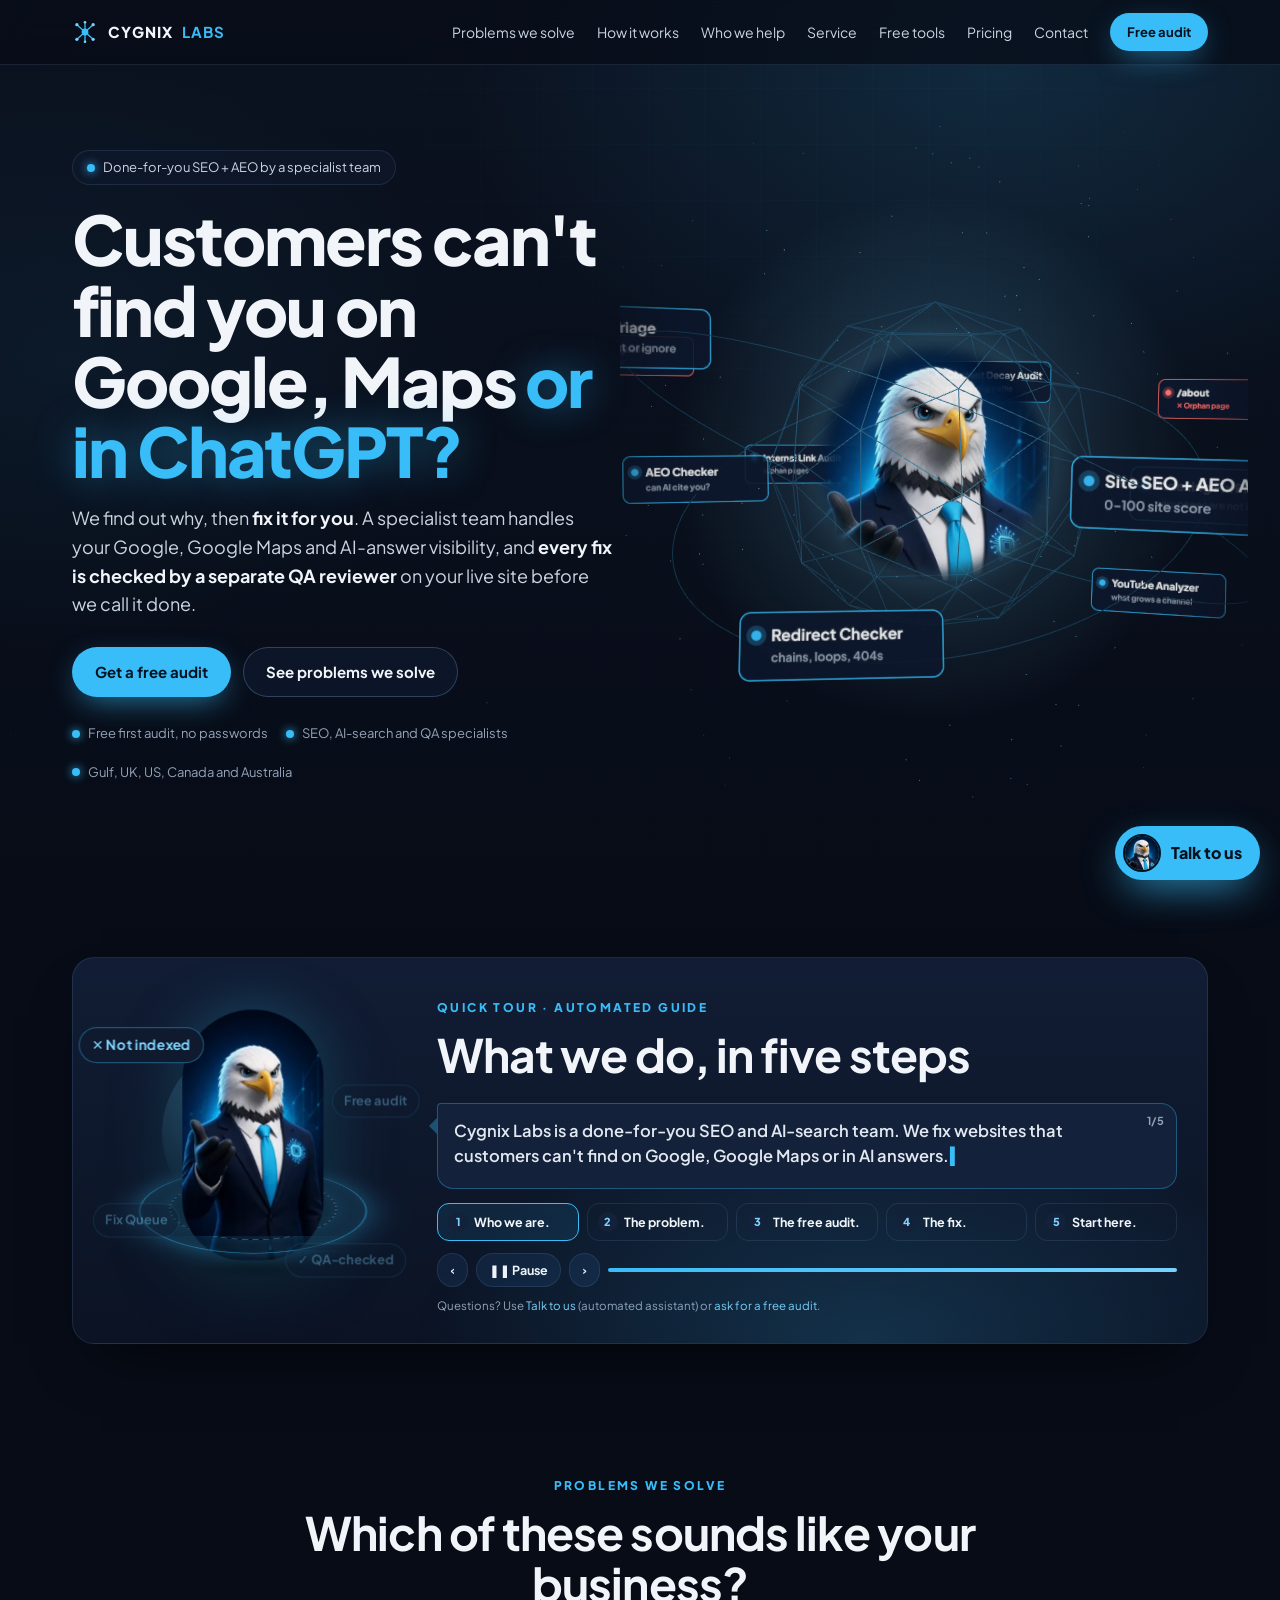
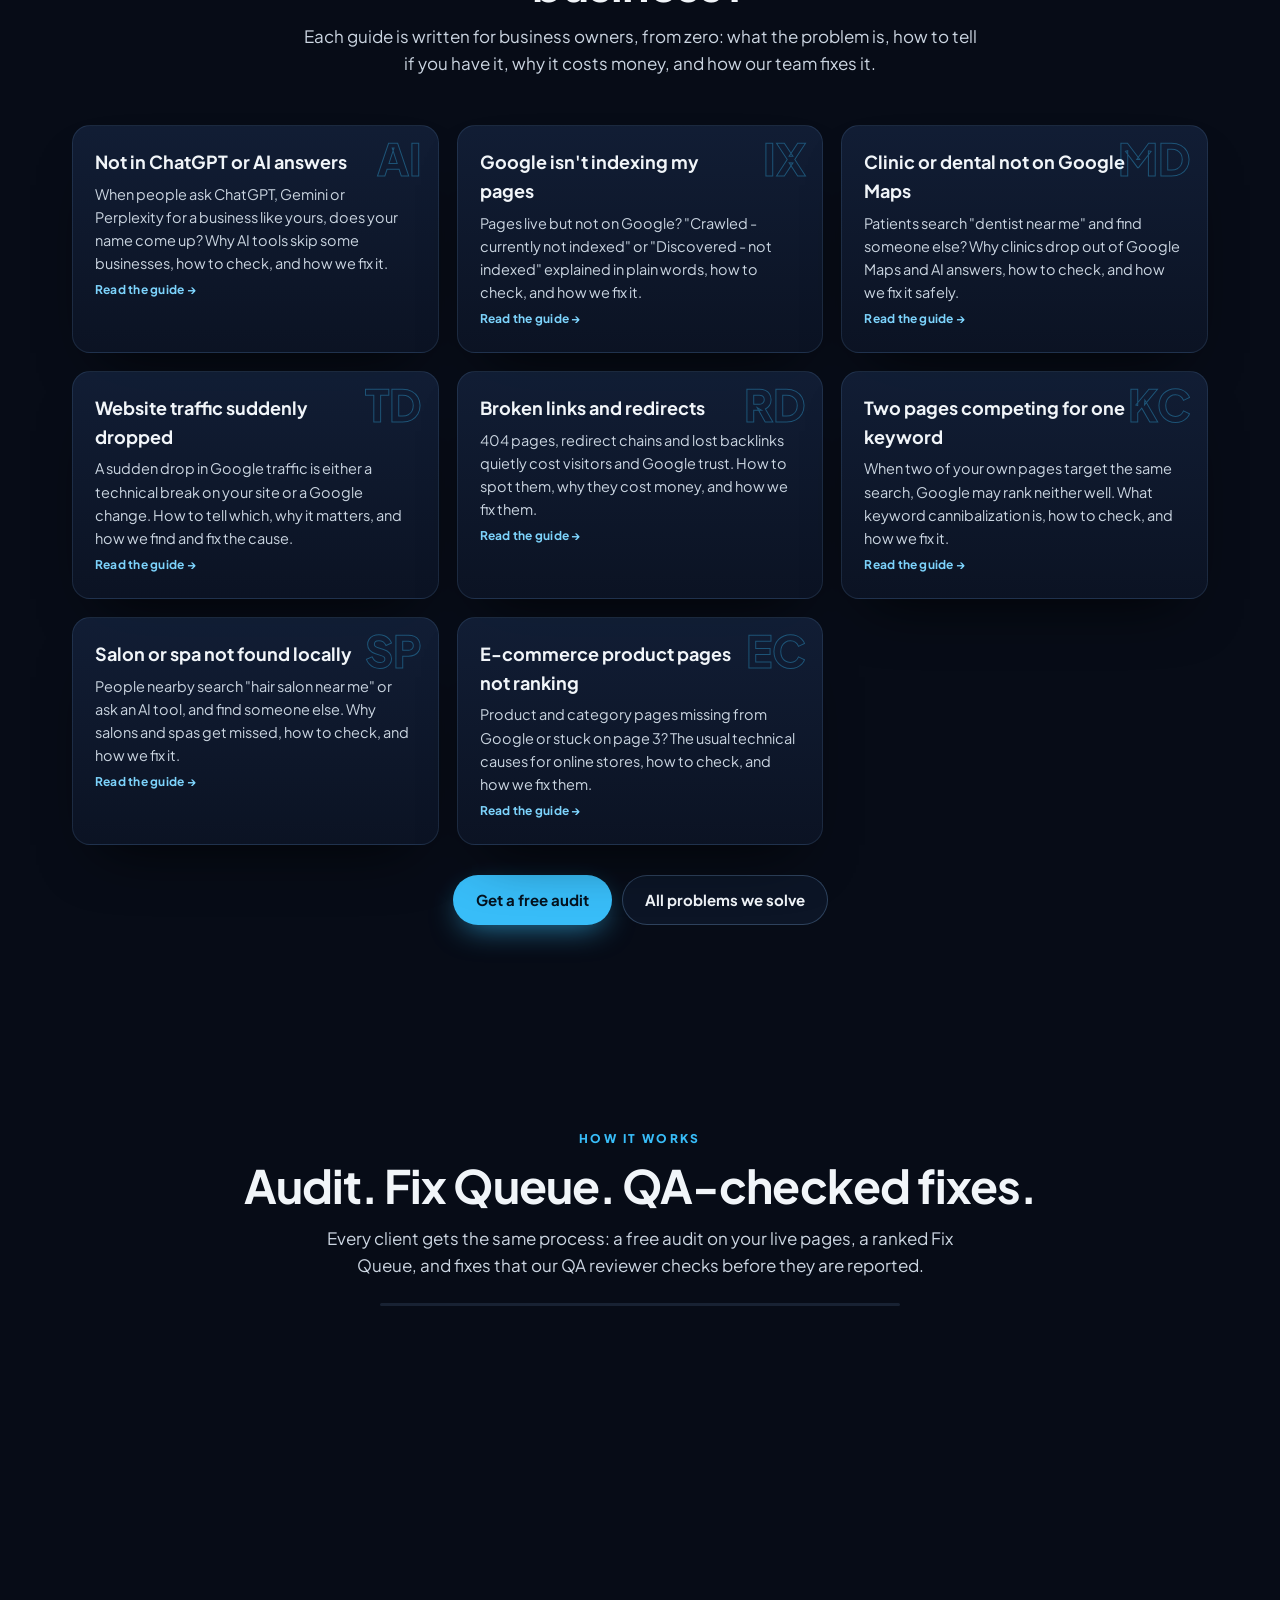
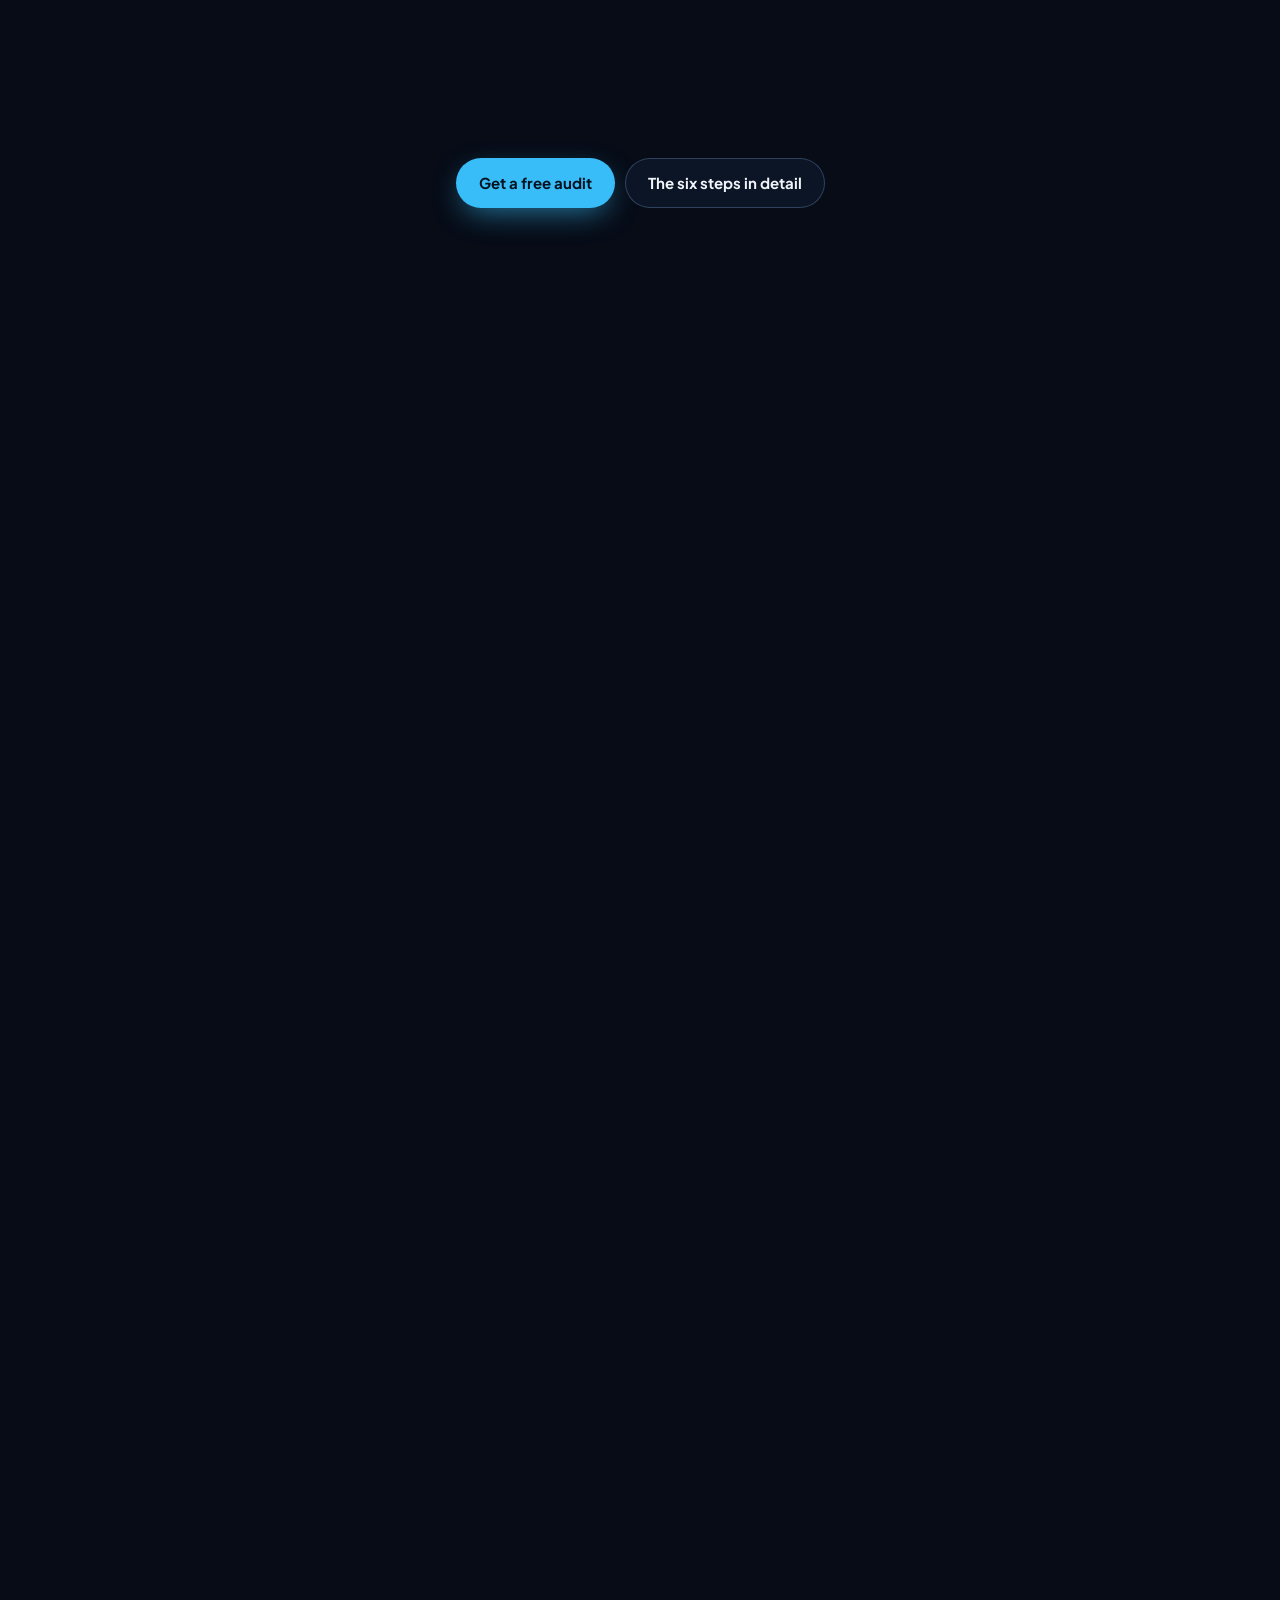
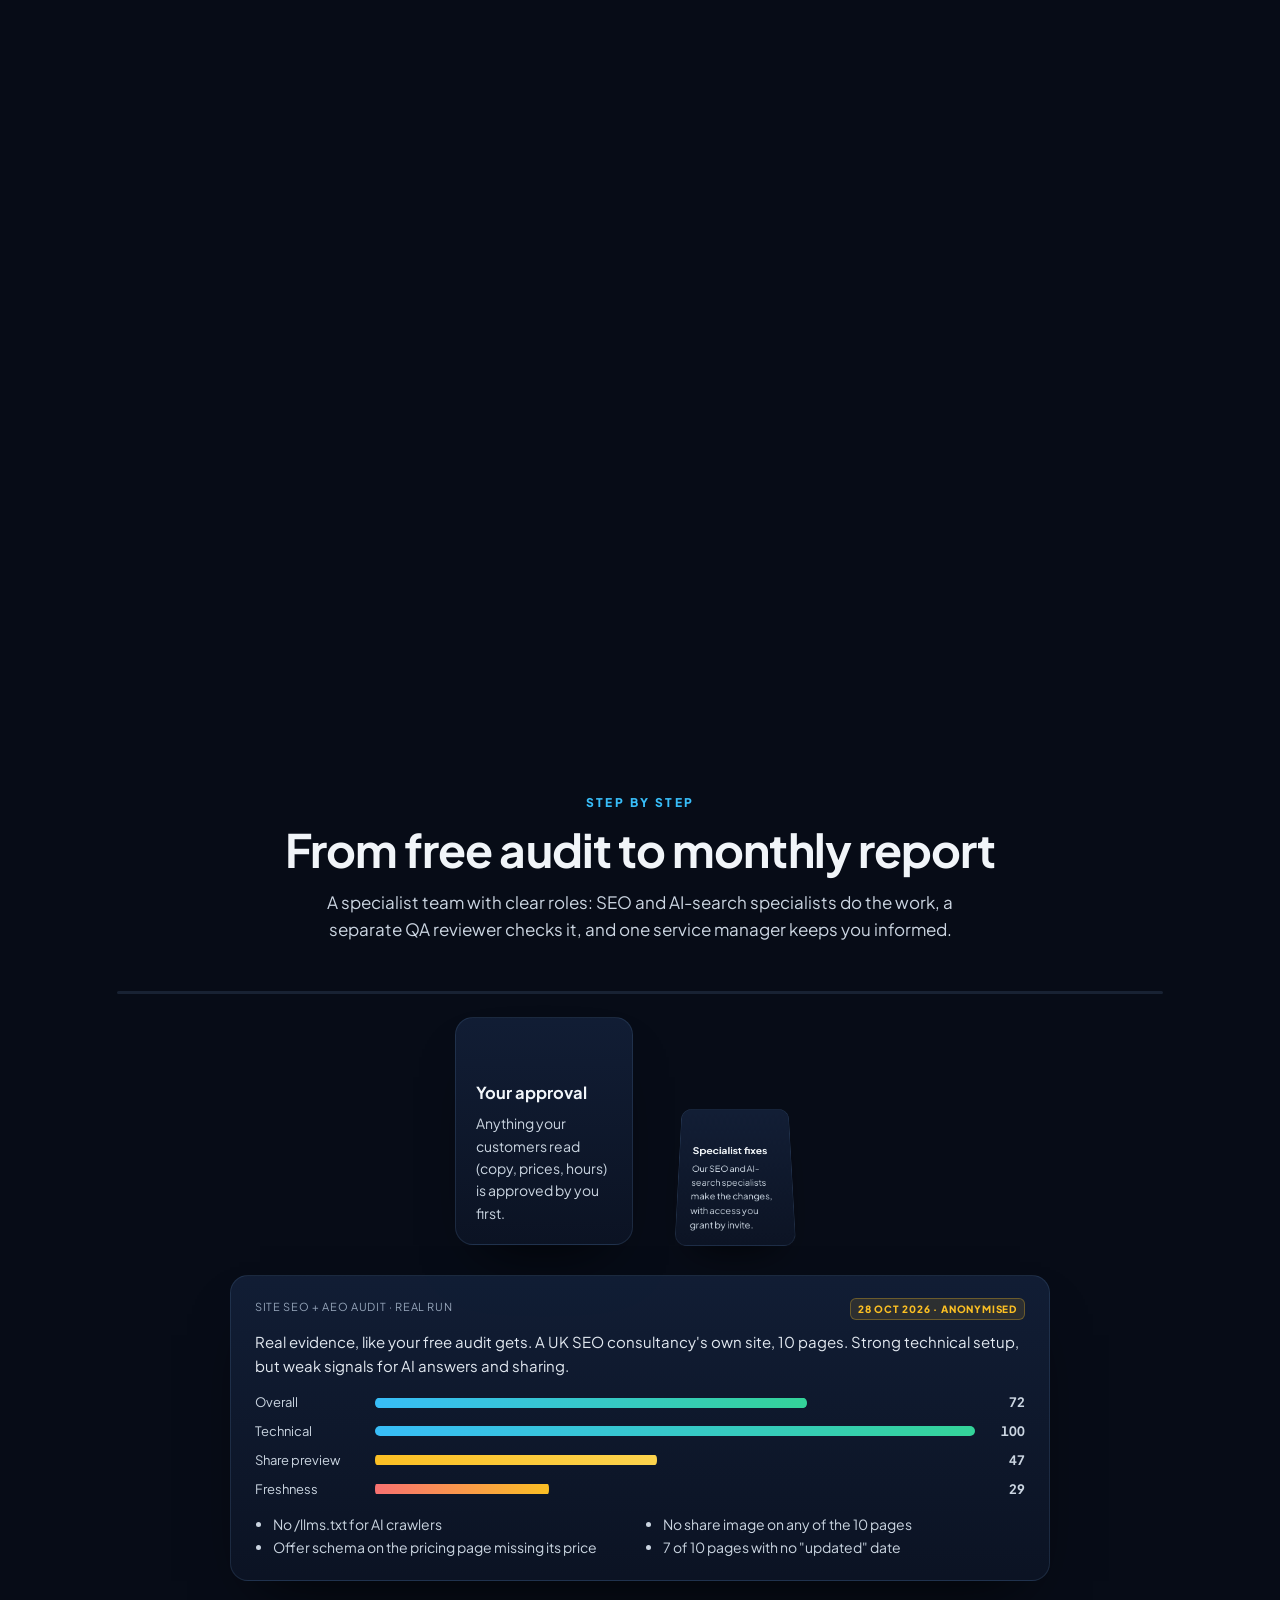
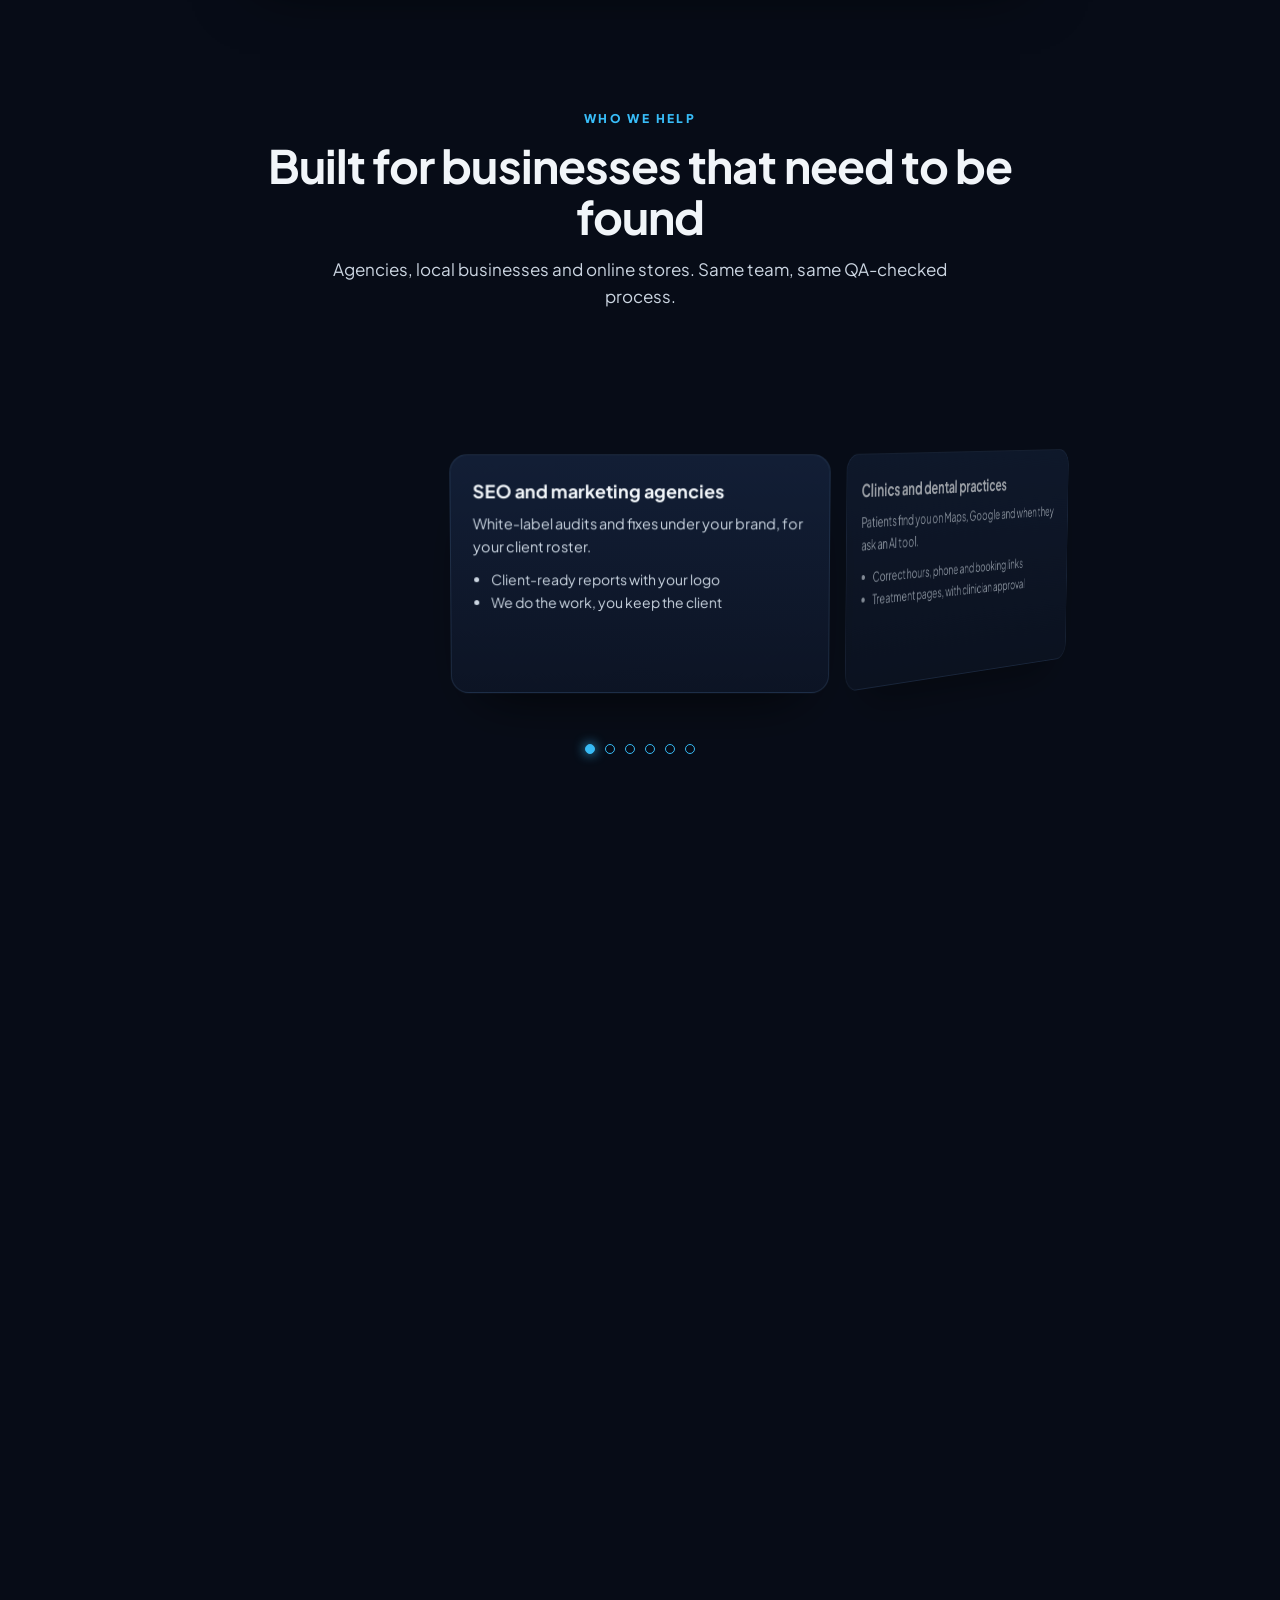
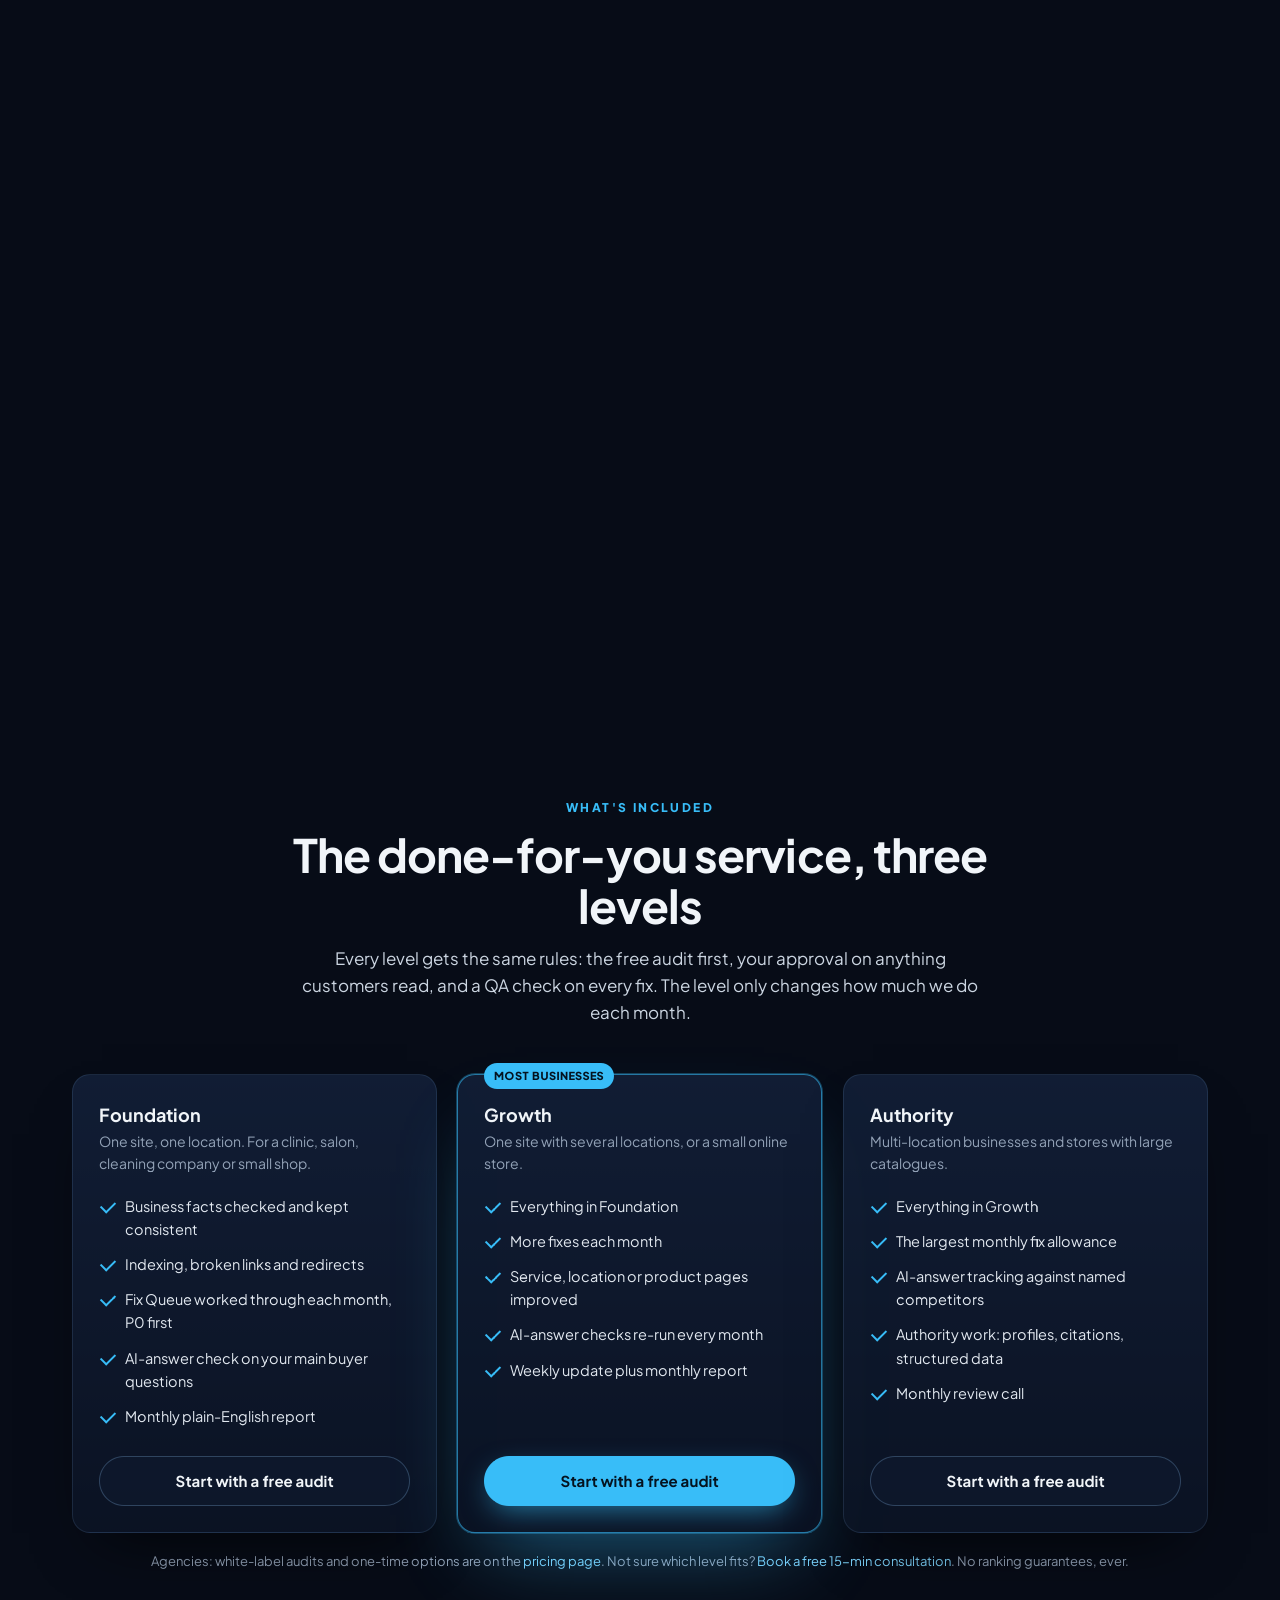
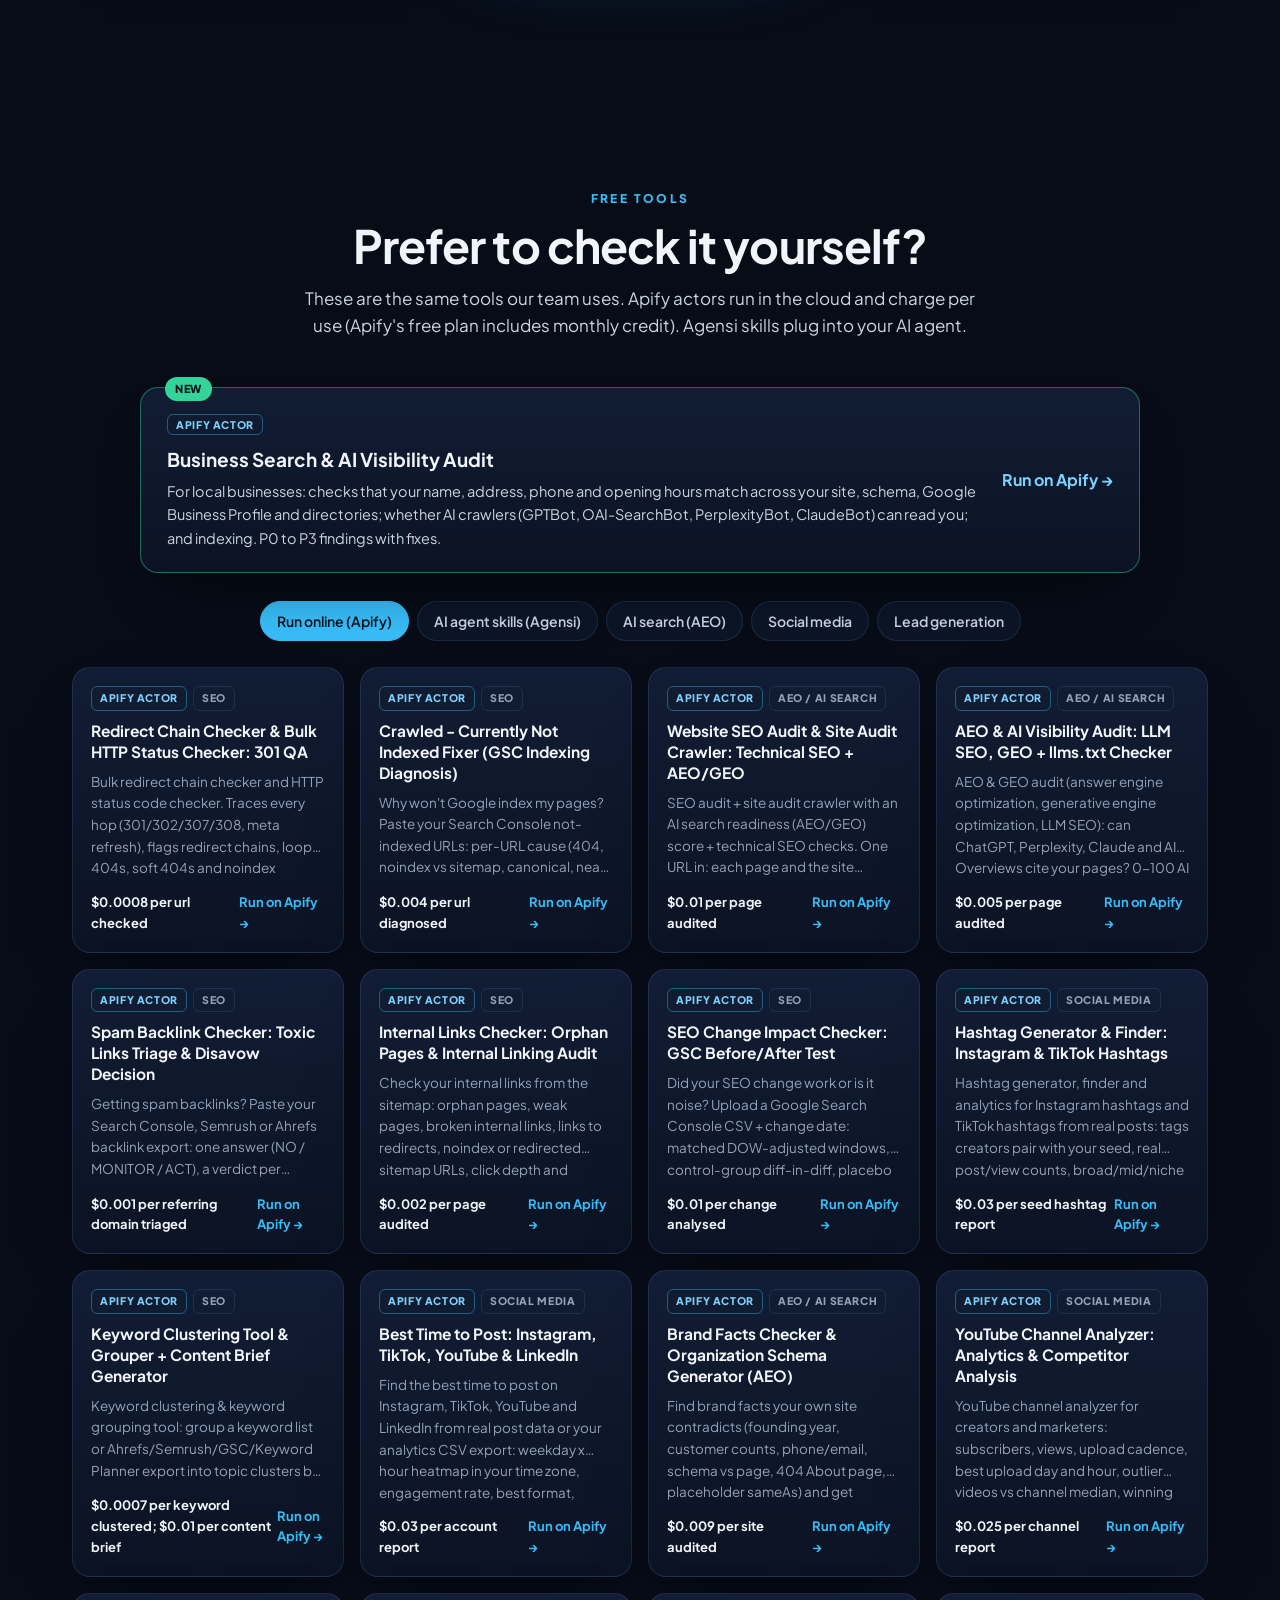
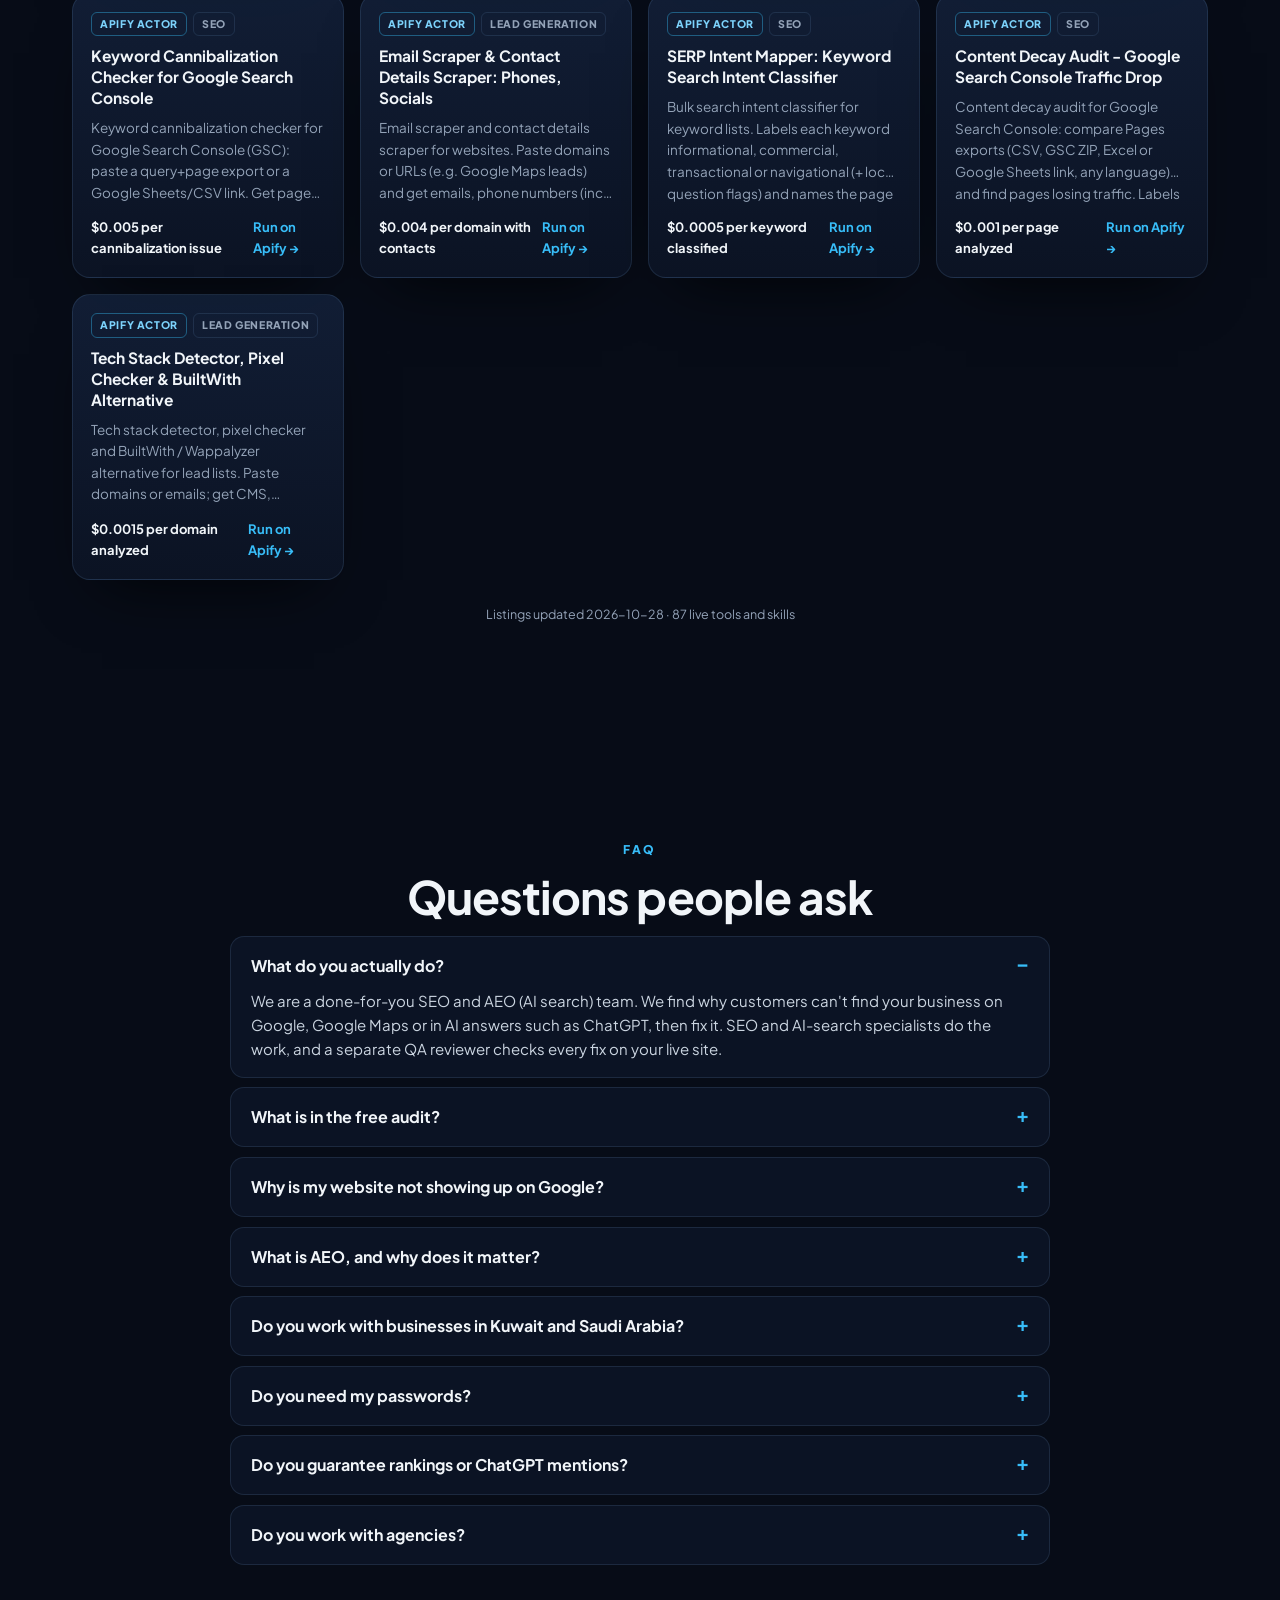
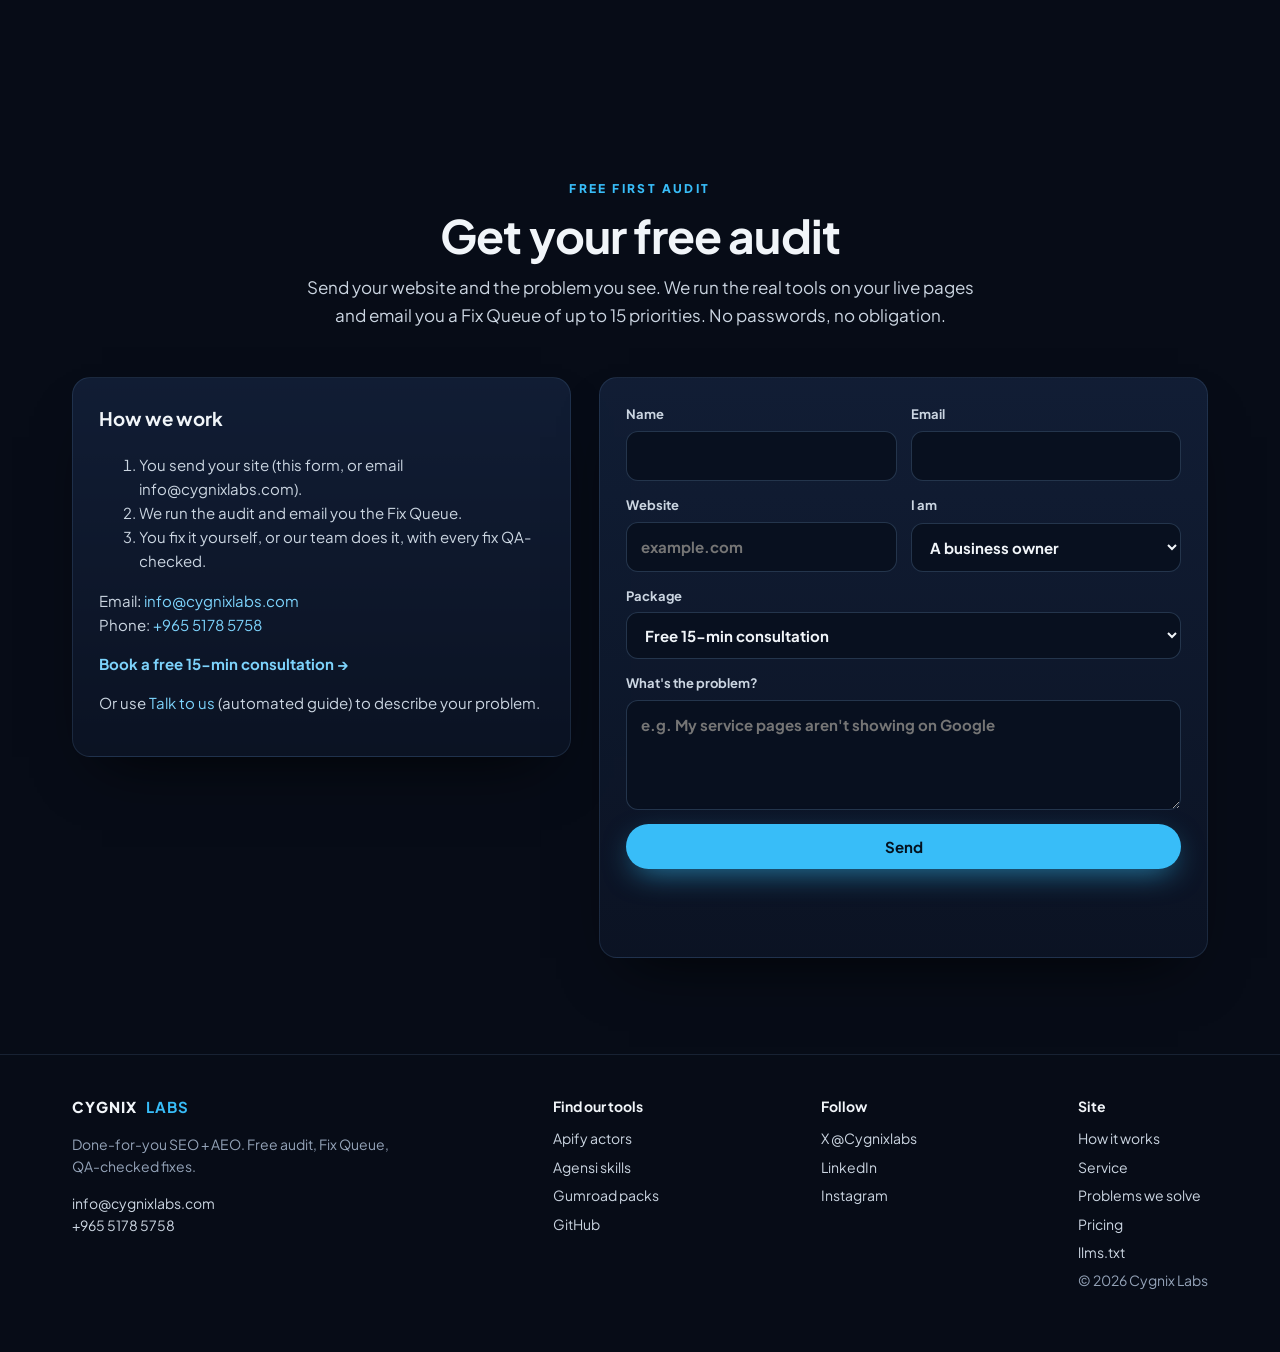
==== index.html @ a2f3bd9d "Deploy 2026-11-05T10:38:49Z" ====
<!doctype html>
<html lang="en">
<head>
<meta charset="utf-8">
<meta name="viewport" content="width=device-width,initial-scale=1,viewport-fit=cover">
<title>Cygnix Labs | Done-for-you SEO + AEO: get found on Google, Maps and in AI answers</title>
<meta name="description" content="Customers can't find you on Google, Google Maps or in ChatGPT? Cygnix Labs is a done-for-you SEO + AEO team: free audit, a ranked Fix Queue, and every fix QA-checked. Kuwait, Saudi Arabia, the Gulf, UK, US, Canada and Australia.">
<link rel="canonical" href="https://skills.cygnixlabs.com/">
<meta name="robots" content="index,follow,max-image-preview:large">
<meta name="theme-color" content="#0B1220">
<meta name="author" content="Cygnix Labs">
<meta property="og:type" content="website">
<meta property="og:site_name" content="Cygnix Labs">
<meta property="og:title" content="Get found on Google, Maps and in AI answers | Cygnix Labs">
<meta property="og:description" content="A done-for-you SEO + AEO team. Free audit, Fix Queue of up to 15 priorities, and every fix QA-checked on your live site.">
<meta property="og:url" content="https://skills.cygnixlabs.com/">
<meta property="og:image" content="https://skills.cygnixlabs.com/assets/img/og.jpg">
<meta property="og:image:width" content="1200"><meta property="og:image:height" content="630">
<meta property="og:image:alt" content="The Cygnix Labs eagle next to the headline: Get found on Google and in AI answers">
<meta name="twitter:card" content="summary_large_image">
<meta name="twitter:site" content="@Cygnixlabs">
<meta name="twitter:title" content="Get found on Google, Maps and in AI answers | Cygnix Labs">
<meta name="twitter:description" content="Done-for-you SEO + AEO by a specialist team. Free audit, QA-checked fixes.">
<meta name="twitter:image" content="https://skills.cygnixlabs.com/assets/img/og.jpg">
<link rel="icon" type="image/png" href="favicon.png">
<link rel="apple-touch-icon" href="apple-touch-icon.png">
<link rel="preload" href="assets/fonts/jakarta.woff2" as="font" type="font/woff2" crossorigin>
<link rel="alternate" type="text/plain" title="llms.txt" href="llms.txt">
<script>(function(){var d=document.documentElement,r=matchMedia('(prefers-reduced-motion: reduce)').matches;if(!r){d.classList.add('motion');if(matchMedia('(min-width: 981px)').matches&&!(navigator.deviceMemory&&navigator.deviceMemory<4))d.classList.add('motion-lg');}})();</script>
<link rel="stylesheet" href="assets/css/site.css?v=202611051338">
<link rel="stylesheet" href="assets/css/assist.css?v=202611051338">
<script type="application/ld+json">{"@context":"https://schema.org","@graph":[{"@type":"Organization","@id":"https://skills.cygnixlabs.com/#org","name":"Cygnix Labs","url":"https://skills.cygnixlabs.com/","logo":"https://skills.cygnixlabs.com/apple-touch-icon.png","image":"https://skills.cygnixlabs.com/assets/img/og.jpg","email":"info@cygnixlabs.com","description":"Cygnix Labs is a done-for-you SEO and AEO (AI search) team. We fix websites that customers can't find on Google, Google Maps or in AI answers such as ChatGPT: free audit, a ranked Fix Queue, and every fix QA-checked.","sameAs":["https://x.com/Cygnixlabs","https://www.linkedin.com/company/cygnix-labs","https://www.instagram.com/cygnix.labs/","https://apify.com/cygnix_labs","https://agensi.io/creators/cygnix-labs","https://cygnixlabs.gumroad.com/","https://github.com/cygnixlabs-cmd"],"telephone":"+96551785758","address":{"@type":"PostalAddress","streetAddress":"Floor 1, Office 48, Al Rehab Complex, Tunisia Street","addressLocality":"Hawalli","addressCountry":"KW"},"contactPoint":{"@type":"ContactPoint","contactType":"sales","email":"info@cygnixlabs.com","telephone":"+96551785758","availableLanguage":["English"]}},{"@type":"ProfessionalService","@id":"https://skills.cygnixlabs.com/#business","name":"Cygnix Labs","url":"https://skills.cygnixlabs.com/","image":"https://skills.cygnixlabs.com/assets/img/og.jpg","logo":"https://skills.cygnixlabs.com/apple-touch-icon.png","description":"Done-for-you SEO and AEO (answer engine optimization) service by a specialist team: free first audit, a Fix Queue of up to 15 priorities (P0-P3), client approval, specialist fixes, an independent QA check of every fix, and plain-English reports.","email":"info@cygnixlabs.com","telephone":"+96551785758","address":{"@type":"PostalAddress","streetAddress":"Floor 1, Office 48, Al Rehab Complex, Tunisia Street","addressLocality":"Hawalli","addressCountry":"KW"},"areaServed":[{"@type":"Country","name":"Kuwait"},{"@type":"Country","name":"Saudi Arabia"},{"@type":"Country","name":"United Arab Emirates"},{"@type":"Country","name":"Qatar"},{"@type":"Country","name":"Bahrain"},{"@type":"Country","name":"Oman"},{"@type":"Country","name":"United Kingdom"},{"@type":"Country","name":"United States"},{"@type":"Country","name":"Canada"},{"@type":"Country","name":"Australia"}],"parentOrganization":{"@id":"https://skills.cygnixlabs.com/#org"},"knowsAbout":["Search engine optimization","Answer engine optimization","Generative engine optimization","Local SEO","Google Business Profile","Technical SEO","Schema markup"],"knowsLanguage":["en"],"hasOfferCatalog":{"@type":"OfferCatalog","name":"Done-for-you SEO + AEO service","itemListElement":[{"@type":"Offer","name":"Free first audit","price":"0","priceCurrency":"USD","url":"https://skills.cygnixlabs.com/#contact","itemOffered":{"@type":"Service","name":"Free SEO + AEO audit with a Fix Queue of up to 15 priorities"}},{"@type":"Offer","name":"Foundation","url":"https://skills.cygnixlabs.com/#service","itemOffered":{"@type":"Service","name":"Foundation (done-for-you SEO + AEO)","description":"One site, one location: business facts, indexing, broken links and redirects, monthly Fix Queue work, AI-answer check, monthly report."}},{"@type":"Offer","name":"Growth","url":"https://skills.cygnixlabs.com/#service","itemOffered":{"@type":"Service","name":"Growth (done-for-you SEO + AEO)","description":"Several locations or a small store: more monthly fixes, page improvements, monthly AI-answer checks, weekly updates."}},{"@type":"Offer","name":"Authority","url":"https://skills.cygnixlabs.com/#service","itemOffered":{"@type":"Service","name":"Authority (done-for-you SEO + AEO)","description":"Multi-location or large catalogues: largest fix allowance, competitor AI-answer tracking, authority work, monthly review call."}}]}},{"@type":"WebSite","@id":"https://skills.cygnixlabs.com/#site","url":"https://skills.cygnixlabs.com/","name":"Cygnix Labs","publisher":{"@id":"https://skills.cygnixlabs.com/#org"}},{"@type":"ItemList","@id":"https://skills.cygnixlabs.com/#tools","name":"Cygnix Labs SEO and AEO tools","itemListElement":[{"@type":"ListItem","position":1,"item":{"@type":"SoftwareApplication","name":"Redirect Chain Checker & Bulk HTTP Status Checker: 301 QA","url":"https://apify.com/cygnix_labs/redirect-checker","applicationCategory":"BusinessApplication","operatingSystem":"Web (Apify cloud)","description":"Bulk redirect chain checker and HTTP status code checker. Traces every hop (301/302/307/308, meta refresh), flags redirect chains, loops, 404s, soft 404s and noindex targets, and QAs old→new redirect maps after a...","publisher":{"@id":"https://skills.cygnixlabs.com/#org"},"offers":{"@type":"Offer","url":"https://apify.com/cygnix_labs/redirect-checker","priceCurrency":"USD","description":"Pay per use: $0.0008 per url checked","price":"0.0008"}}},{"@type":"ListItem","position":2,"item":{"@type":"SoftwareApplication","name":"Crawled - Currently Not Indexed Fixer (GSC Indexing Diagnosis)","url":"https://apify.com/cygnix_labs/indexing-fix-planner","applicationCategory":"BusinessApplication","operatingSystem":"Web (Apify cloud)","description":"Why won't Google index my pages? Paste your Search Console not-indexed URLs: per-URL cause (404, noindex vs sitemap, canonical, near-duplicate, thin, JS-empty, orphan, weak links, low-value URL) + fix, in priority...","publisher":{"@id":"https://skills.cygnixlabs.com/#org"},"offers":{"@type":"Offer","url":"https://apify.com/cygnix_labs/indexing-fix-planner","priceCurrency":"USD","description":"Pay per use: $0.004 per url diagnosed","price":"0.004"}}},{"@type":"ListItem","position":3,"item":{"@type":"SoftwareApplication","name":"Website SEO Audit & Site Audit Crawler: Technical SEO + AEO/GEO","url":"https://apify.com/cygnix_labs/site-seo-aeo-audit","applicationCategory":"BusinessApplication","operatingSystem":"Web (Apify cloud)","description":"SEO audit + site audit crawler with an AI search readiness (AEO/GEO) score + technical SEO checks. One URL in: each page and the site scored 0-100 for meta tags, broken links, soft 404s, schema, llms.txt,...","publisher":{"@id":"https://skills.cygnixlabs.com/#org"},"offers":{"@type":"Offer","url":"https://apify.com/cygnix_labs/site-seo-aeo-audit","priceCurrency":"USD","description":"Pay per use: $0.01 per page audited","price":"0.01"}}},{"@type":"ListItem","position":4,"item":{"@type":"SoftwareApplication","name":"AEO & AI Visibility Audit: LLM SEO, GEO + llms.txt Checker","url":"https://apify.com/cygnix_labs/aeo-readiness-checker","applicationCategory":"BusinessApplication","operatingSystem":"Web (Apify cloud)","description":"AEO & GEO audit (answer engine optimization, generative engine optimization, LLM SEO): can ChatGPT, Perplexity, Claude and AI Overviews cite your pages? 0-100 AI search visibility score per URL, llms.txt checker,...","publisher":{"@id":"https://skills.cygnixlabs.com/#org"},"offers":{"@type":"Offer","url":"https://apify.com/cygnix_labs/aeo-readiness-checker","priceCurrency":"USD","description":"Pay per use: $0.005 per page audited","price":"0.005"}}},{"@type":"ListItem","position":5,"item":{"@type":"SoftwareApplication","name":"Spam Backlink Checker: Toxic Links Triage & Disavow Decision","url":"https://apify.com/cygnix_labs/spam-backlink-triage","applicationCategory":"BusinessApplication","operatingSystem":"Web (Apify cloud)","description":"Getting spam backlinks? Paste your Search Console, Semrush or Ahrefs backlink export: one answer (NO / MONITOR / ACT), a verdict per referring domain (OK, IGNORE, WATCH, DISAVOW), negative-SEO spike check, disavow...","publisher":{"@id":"https://skills.cygnixlabs.com/#org"},"offers":{"@type":"Offer","url":"https://apify.com/cygnix_labs/spam-backlink-triage","priceCurrency":"USD","description":"Pay per use: $0.001 per referring domain triaged","price":"0.001"}}},{"@type":"ListItem","position":6,"item":{"@type":"SoftwareApplication","name":"Internal Links Checker: Orphan Pages & Internal Linking Audit","url":"https://apify.com/cygnix_labs/internal-link-audit","applicationCategory":"BusinessApplication","operatingSystem":"Web (Apify cloud)","description":"Check your internal links from the sitemap: orphan pages, weak pages, broken internal links, links to redirects, noindex or redirected sitemap URLs, click depth and anchor text, with a fix per page. First 25 pages...","publisher":{"@id":"https://skills.cygnixlabs.com/#org"},"offers":{"@type":"Offer","url":"https://apify.com/cygnix_labs/internal-link-audit","priceCurrency":"USD","description":"Pay per use: $0.002 per page audited","price":"0.002"}}},{"@type":"ListItem","position":7,"item":{"@type":"SoftwareApplication","name":"SEO Change Impact Checker: GSC Before/After Test","url":"https://apify.com/cygnix_labs/seo-change-impact-checker","applicationCategory":"BusinessApplication","operatingSystem":"Web (Apify cloud)","description":"Did your SEO change work or is it noise? Upload a Google Search Console CSV + change date: matched DOW-adjusted windows, control-group diff-in-diff, placebo noise band, GSC lag guard, verdict REAL WIN / LOSS / NOISE...","publisher":{"@id":"https://skills.cygnixlabs.com/#org"},"offers":{"@type":"Offer","url":"https://apify.com/cygnix_labs/seo-change-impact-checker","priceCurrency":"USD","description":"Pay per use: $0.01 per change analysed","price":"0.01"}}},{"@type":"ListItem","position":8,"item":{"@type":"SoftwareApplication","name":"Hashtag Generator & Finder: Instagram & TikTok Hashtags","url":"https://apify.com/cygnix_labs/hashtag-research-strategy","applicationCategory":"BusinessApplication","operatingSystem":"Web (Apify cloud)","description":"Hashtag generator, finder and analytics for Instagram hashtags and TikTok hashtags from real posts: tags creators pair with your seed, real post/view counts, broad/mid/niche tiers, paste-ready 5 and 15 tag sets,...","publisher":{"@id":"https://skills.cygnixlabs.com/#org"},"offers":{"@type":"Offer","url":"https://apify.com/cygnix_labs/hashtag-research-strategy","priceCurrency":"USD","description":"Pay per use: $0.03 per seed hashtag report","price":"0.03"}}},{"@type":"ListItem","position":9,"item":{"@type":"SoftwareApplication","name":"Keyword Clustering Tool & Grouper + Content Brief Generator","url":"https://apify.com/cygnix_labs/keyword-clusterer-brief","applicationCategory":"BusinessApplication","operatingSystem":"Web (Apify cloud)","description":"Keyword clustering & keyword grouping tool: group a keyword list or Ahrefs/Semrush/GSC/Keyword Planner export into topic clusters by shared terms + search intent, build a topical map, get content briefs. 100 keywords...","publisher":{"@id":"https://skills.cygnixlabs.com/#org"},"offers":{"@type":"Offer","url":"https://apify.com/cygnix_labs/keyword-clusterer-brief","priceCurrency":"USD","description":"Pay per use: $0.0007 per keyword clustered; $0.01 per content brief","price":"0.0007"}}},{"@type":"ListItem","position":10,"item":{"@type":"SoftwareApplication","name":"Best Time to Post: Instagram, TikTok, YouTube & LinkedIn","url":"https://apify.com/cygnix_labs/social-best-time-to-post","applicationCategory":"BusinessApplication","operatingSystem":"Web (Apify cloud)","description":"Find the best time to post on Instagram, TikTok, YouTube and LinkedIn from real post data or your analytics CSV export: weekday x hour heatmap in your time zone, engagement rate, best format, caption and hashtag fit,...","publisher":{"@id":"https://skills.cygnixlabs.com/#org"},"offers":{"@type":"Offer","url":"https://apify.com/cygnix_labs/social-best-time-to-post","priceCurrency":"USD","description":"Pay per use: $0.03 per account report","price":"0.03"}}},{"@type":"ListItem","position":11,"item":{"@type":"SoftwareApplication","name":"Brand Facts Checker & Organization Schema Generator (AEO)","url":"https://apify.com/cygnix_labs/brand-facts-checker","applicationCategory":"BusinessApplication","operatingSystem":"Web (Apify cloud)","description":"Find brand facts your own site contradicts (founding year, customer counts, phone/email, schema vs page, 404 About page, placeholder sameAs) and get Organization JSON-LD + a citable brand-facts page for AI Overviews,...","publisher":{"@id":"https://skills.cygnixlabs.com/#org"},"offers":{"@type":"Offer","url":"https://apify.com/cygnix_labs/brand-facts-checker","priceCurrency":"USD","description":"Pay per use: $0.009 per site audited","price":"0.009"}}},{"@type":"ListItem","position":12,"item":{"@type":"SoftwareApplication","name":"YouTube Channel Analyzer: Analytics & Competitor Analysis","url":"https://apify.com/cygnix_labs/youtube-channel-analyzer","applicationCategory":"BusinessApplication","operatingSystem":"Web (Apify cloud)","description":"YouTube channel analyzer for creators and marketers: subscribers, views, upload cadence, best upload day and hour, outlier videos vs channel median, winning title patterns and topics, engagement rate, Shorts vs...","publisher":{"@id":"https://skills.cygnixlabs.com/#org"},"offers":{"@type":"Offer","url":"https://apify.com/cygnix_labs/youtube-channel-analyzer","priceCurrency":"USD","description":"Pay per use: $0.025 per channel report","price":"0.025"}}},{"@type":"ListItem","position":13,"item":{"@type":"SoftwareApplication","name":"Keyword Cannibalization Checker for Google Search Console","url":"https://apify.com/cygnix_labs/keyword-cannibalization-finder","applicationCategory":"BusinessApplication","operatingSystem":"Web (Apify cloud)","description":"Keyword cannibalization checker for Google Search Console (GSC): paste a query+page export or a Google Sheets/CSV link. Get pages competing for the same keyword, click split, HIGH/MEDIUM/LOW severity and the safe fix...","publisher":{"@id":"https://skills.cygnixlabs.com/#org"},"offers":{"@type":"Offer","url":"https://apify.com/cygnix_labs/keyword-cannibalization-finder","priceCurrency":"USD","description":"Pay per use: $0.005 per cannibalization issue","price":"0.005"}}},{"@type":"ListItem","position":14,"item":{"@type":"SoftwareApplication","name":"Email Scraper & Contact Details Scraper: Phones, Socials","url":"https://apify.com/cygnix_labs/outreach-contact-finder","applicationCategory":"BusinessApplication","operatingSystem":"Web (Apify cloud)","description":"Email scraper and contact details scraper for websites. Paste domains or URLs (e.g. Google Maps leads) and get emails, phone numbers (incl. WhatsApp), contact/impressum pages and social links (LinkedIn, X, Instagram,...","publisher":{"@id":"https://skills.cygnixlabs.com/#org"},"offers":{"@type":"Offer","url":"https://apify.com/cygnix_labs/outreach-contact-finder","priceCurrency":"USD","description":"Pay per use: $0.004 per domain with contacts","price":"0.004"}}},{"@type":"ListItem","position":15,"item":{"@type":"SoftwareApplication","name":"SERP Intent Mapper: Keyword Search Intent Classifier","url":"https://apify.com/cygnix_labs/serp-intent-mapper","applicationCategory":"BusinessApplication","operatingSystem":"Web (Apify cloud)","description":"Bulk search intent classifier for keyword lists. Labels each keyword informational, commercial, transactional or navigational (+ local, question flags) and names the page type to build. English, Spanish, German,...","publisher":{"@id":"https://skills.cygnixlabs.com/#org"},"offers":{"@type":"Offer","url":"https://apify.com/cygnix_labs/serp-intent-mapper","priceCurrency":"USD","description":"Pay per use: $0.0005 per keyword classified","price":"0.0005"}}},{"@type":"ListItem","position":16,"item":{"@type":"SoftwareApplication","name":"Content Decay Audit - Google Search Console Traffic Drop","url":"https://apify.com/cygnix_labs/content-decay-audit","applicationCategory":"BusinessApplication","operatingSystem":"Web (Apify cloud)","description":"Content decay audit for Google Search Console: compare Pages exports (CSV, GSC ZIP, Excel or Google Sheets link, any language) and find pages losing traffic. Labels LOST, RANK_SLIP, DECAYING, CTR_DROP, ranked by...","publisher":{"@id":"https://skills.cygnixlabs.com/#org"},"offers":{"@type":"Offer","url":"https://apify.com/cygnix_labs/content-decay-audit","priceCurrency":"USD","description":"Pay per use: $0.001 per page analyzed","price":"0.001"}}},{"@type":"ListItem","position":17,"item":{"@type":"SoftwareApplication","name":"Tech Stack Detector, Pixel Checker & BuiltWith Alternative","url":"https://apify.com/cygnix_labs/website-tech-stack-detector","applicationCategory":"BusinessApplication","operatingSystem":"Web (Apify cloud)","description":"Tech stack detector, pixel checker and BuiltWith / Wappalyzer alternative for lead lists. Paste domains or emails; get CMS, Shopify, GA4, GTM tags, Meta/TikTok/LinkedIn pixels, tracking IDs, consent, chat, hosting...","publisher":{"@id":"https://skills.cygnixlabs.com/#org"},"offers":{"@type":"Offer","url":"https://apify.com/cygnix_labs/website-tech-stack-detector","priceCurrency":"USD","description":"Pay per use: $0.0015 per domain analyzed","price":"0.0015"}}},{"@type":"ListItem","position":18,"item":{"@type":"Product","name":"Spam Backlink Triage: Should I Care or Disavow? (Toxic Links Checker)","url":"https://agensi.io/skills/spam-backlink-triage-should-i-care-or-disavow-toxic-links-checker","description":"Should I Care or Disavow? (Toxic Links Checker)","category":"SEO","brand":{"@type":"Brand","name":"Cygnix Labs"},"offers":{"@type":"Offer","url":"https://agensi.io/skills/spam-backlink-triage-should-i-care-or-disavow-toxic-links-checker","priceCurrency":"USD","availability":"https://schema.org/InStock","price":"7"}}},{"@type":"ListItem","position":19,"item":{"@type":"Product","name":"Indexing Fix Planner: Why Google Won't Index Your Pages (Crawled - Currently Not Indexed)","url":"https://agensi.io/skills/indexing-fix-planner-why-google-won-t-index-your-pages-crawled-currently-not-indexed","description":"Why Google Won't Index Your Pages (Crawled - Currently Not Indexed)","category":"SEO","brand":{"@type":"Brand","name":"Cygnix Labs"},"offers":{"@type":"Offer","url":"https://agensi.io/skills/indexing-fix-planner-why-google-won-t-index-your-pages-crawled-currently-not-indexed","priceCurrency":"USD","availability":"https://schema.org/InStock","price":"7"}}},{"@type":"ListItem","position":20,"item":{"@type":"Product","name":"SEO Change Impact Checker: Did It Work or Is It Noise?","url":"https://agensi.io/skills/seo-change-impact-checker-did-it-work-or-is-it-noise","description":"Did It Work or Is It Noise?","category":"SEO","brand":{"@type":"Brand","name":"Cygnix Labs"},"offers":{"@type":"Offer","url":"https://agensi.io/skills/seo-change-impact-checker-did-it-work-or-is-it-noise","priceCurrency":"USD","availability":"https://schema.org/InStock","price":"7"}}},{"@type":"ListItem","position":21,"item":{"@type":"Product","name":"Brand Facts Page Builder: The About Page AI Overviews Cite","url":"https://agensi.io/skills/brand-facts-page-builder-the-about-page-ai-overviews-cite","description":"The About Page AI Overviews Cite","category":"AEO / AI search","brand":{"@type":"Brand","name":"Cygnix Labs"},"offers":{"@type":"Offer","url":"https://agensi.io/skills/brand-facts-page-builder-the-about-page-ai-overviews-cite","priceCurrency":"USD","availability":"https://schema.org/InStock","price":"7"}}},{"@type":"ListItem","position":22,"item":{"@type":"Product","name":"AI Search Visibility Pro: GEO/AEO Audit + AI Citation SOV","url":"https://agensi.io/skills/ai-search-visibility-pro-geo-aeo-audit-ai-citation-sov","description":"GEO/AEO Audit + AI Citation SOV","category":"AEO / AI search","brand":{"@type":"Brand","name":"Cygnix Labs"},"offers":{"@type":"Offer","url":"https://agensi.io/skills/ai-search-visibility-pro-geo-aeo-audit-ai-citation-sov","priceCurrency":"USD","availability":"https://schema.org/InStock","price":"39"}}},{"@type":"ListItem","position":23,"item":{"@type":"Product","name":"Google Search Console SEO Bundle: 7 Growth Skills","url":"https://agensi.io/skills/google-search-console-seo-bundle-7-growth-skills","description":"7 Growth Skills","category":"SEO","brand":{"@type":"Brand","name":"Cygnix Labs"},"offers":{"@type":"Offer","url":"https://agensi.io/skills/google-search-console-seo-bundle-7-growth-skills","priceCurrency":"USD","availability":"https://schema.org/InStock","price":"29"}}},{"@type":"ListItem","position":24,"item":{"@type":"Product","name":"GSC History Warehouse: Keep Data Past 16 Months","url":"https://agensi.io/skills/gsc-history-warehouse-keep-data-past-16-months","description":"Keep Data Past 16 Months","category":"Productivity","brand":{"@type":"Brand","name":"Cygnix Labs"},"offers":{"@type":"Offer","url":"https://agensi.io/skills/gsc-history-warehouse-keep-data-past-16-months","priceCurrency":"USD","availability":"https://schema.org/InStock","price":"7"}}},{"@type":"ListItem","position":25,"item":{"@type":"Product","name":"SEO Plan Pre-Mortem: Grade Any SEO/AEO Plan Out of 100","url":"https://agensi.io/skills/seo-plan-pre-mortem-grade-any-seo-aeo-plan-out-of-100","description":"Grade Any SEO/AEO Plan Out of 100","category":"AEO / AI search","brand":{"@type":"Brand","name":"Cygnix Labs"},"offers":{"@type":"Offer","url":"https://agensi.io/skills/seo-plan-pre-mortem-grade-any-seo-aeo-plan-out-of-100","priceCurrency":"USD","availability":"https://schema.org/InStock","price":"7"}}},{"@type":"ListItem","position":26,"item":{"@type":"Product","name":"Tech-to-Plain-English Rewriter: PM, Support & Exec","url":"https://agensi.io/skills/tech-to-plain-english-rewriter-pm-support-exec","description":"PM, Support & Exec","category":"Productivity","brand":{"@type":"Brand","name":"Cygnix Labs"},"offers":{"@type":"Offer","url":"https://agensi.io/skills/tech-to-plain-english-rewriter-pm-support-exec","priceCurrency":"USD","availability":"https://schema.org/InStock","price":"5"}}},{"@type":"ListItem","position":27,"item":{"@type":"Product","name":"Statistics Hub Page Builder: Earn Backlinks & AI Citations","url":"https://agensi.io/skills/statistics-hub-page-builder-earn-backlinks-ai-citations","description":"Earn Backlinks & AI Citations","category":"SEO","brand":{"@type":"Brand","name":"Cygnix Labs"},"offers":{"@type":"Offer","url":"https://agensi.io/skills/statistics-hub-page-builder-earn-backlinks-ai-citations","priceCurrency":"USD","availability":"https://schema.org/InStock","price":"7"}}},{"@type":"ListItem","position":28,"item":{"@type":"Product","name":"TikTok & Instagram Carousel Builder: Hooks to PNG Slides","url":"https://agensi.io/skills/tiktok-instagram-carousel-builder-hooks-to-png-slides","description":"Hooks to PNG Slides","category":"Social media","brand":{"@type":"Brand","name":"Cygnix Labs"},"offers":{"@type":"Offer","url":"https://agensi.io/skills/tiktok-instagram-carousel-builder-hooks-to-png-slides","priceCurrency":"USD","availability":"https://schema.org/InStock","price":"7"}}},{"@type":"ListItem","position":29,"item":{"@type":"Product","name":"Hreflang Checker & Fixer: Return Tags, Codes, x-default","url":"https://agensi.io/skills/hreflang-checker-fixer-return-tags-codes-x-default","description":"Return Tags, Codes, x-default","category":"Developer","brand":{"@type":"Brand","name":"Cygnix Labs"},"offers":{"@type":"Offer","url":"https://agensi.io/skills/hreflang-checker-fixer-return-tags-codes-x-default","priceCurrency":"USD","availability":"https://schema.org/InStock","price":"6"}}},{"@type":"ListItem","position":30,"item":{"@type":"Product","name":"Skill Seller Kit: Turn a Workflow into a SKILL.md That Sells","url":"https://agensi.io/skills/skill-seller-kit-turn-a-workflow-into-a-skill-md-that-sells","description":"Turn a Workflow into a SKILL.md That Sells","category":"Productivity","brand":{"@type":"Brand","name":"Cygnix Labs"},"offers":{"@type":"Offer","url":"https://agensi.io/skills/skill-seller-kit-turn-a-workflow-into-a-skill-md-that-sells","priceCurrency":"USD","availability":"https://schema.org/InStock","price":"7"}}},{"@type":"ListItem","position":31,"item":{"@type":"Product","name":"Local AI Visibility Audit: Does ChatGPT Recommend You?","url":"https://agensi.io/skills/local-ai-visibility-audit-does-chatgpt-recommend-you","description":"Does ChatGPT Recommend You?","category":"Productivity","brand":{"@type":"Brand","name":"Cygnix Labs"},"offers":{"@type":"Offer","url":"https://agensi.io/skills/local-ai-visibility-audit-does-chatgpt-recommend-you","priceCurrency":"USD","availability":"https://schema.org/InStock","price":"14"}}},{"@type":"ListItem","position":32,"item":{"@type":"Product","name":"Search Console Quick Wins: Striking-Distance + CTR Fixes","url":"https://agensi.io/skills/search-console-quick-wins-striking-distance-ctr-fixes","description":"Striking-Distance + CTR Fixes","category":"Productivity","brand":{"@type":"Brand","name":"Cygnix Labs"},"offers":{"@type":"Offer","url":"https://agensi.io/skills/search-console-quick-wins-striking-distance-ctr-fixes","priceCurrency":"USD","availability":"https://schema.org/InStock","price":"6"}}},{"@type":"ListItem","position":33,"item":{"@type":"Product","name":"AI Citation Share-of-Voice Panel: AI Visibility Audit","url":"https://agensi.io/skills/ai-citation-share-of-voice-panel-ai-visibility-audit","description":"AI Visibility Audit","category":"Productivity","brand":{"@type":"Brand","name":"Cygnix Labs"},"offers":{"@type":"Offer","url":"https://agensi.io/skills/ai-citation-share-of-voice-panel-ai-visibility-audit","priceCurrency":"USD","availability":"https://schema.org/InStock","price":"17"}}},{"@type":"ListItem","position":34,"item":{"@type":"Product","name":"AI Search Visibility Suite: 0-100 GEO Score + Report","url":"https://agensi.io/skills/ai-search-visibility-suite-0-100-geo-score-report","description":"0-100 GEO Score + Report","category":"Productivity","brand":{"@type":"Brand","name":"Cygnix Labs"},"offers":{"@type":"Offer","url":"https://agensi.io/skills/ai-search-visibility-suite-0-100-geo-score-report","priceCurrency":"USD","availability":"https://schema.org/InStock","price":"22"}}},{"@type":"ListItem","position":35,"item":{"@type":"Product","name":"Social Share Preview Audit: OG + Twitter Cards","url":"https://agensi.io/skills/social-share-preview-audit-og-twitter-cards","description":"OG + Twitter Cards","category":"Social media","brand":{"@type":"Brand","name":"Cygnix Labs"},"offers":{"@type":"Offer","url":"https://agensi.io/skills/social-share-preview-audit-og-twitter-cards","priceCurrency":"USD","availability":"https://schema.org/InStock","price":"6"}}},{"@type":"ListItem","position":36,"item":{"@type":"Product","name":"Citation Freshness Audit: dateModified + Sitemap","url":"https://agensi.io/skills/citation-freshness-audit-datemodified-sitemap","description":"dateModified + Sitemap","category":"Productivity","brand":{"@type":"Brand","name":"Cygnix Labs"},"offers":{"@type":"Offer","url":"https://agensi.io/skills/citation-freshness-audit-datemodified-sitemap","priceCurrency":"USD","availability":"https://schema.org/InStock","price":"7"}}},{"@type":"ListItem","position":37,"item":{"@type":"Product","name":"Ship Schema That Wins Rich Results: JSON-LD Audit","url":"https://agensi.io/skills/ship-schema-that-wins-rich-results-json-ld-audit","description":"JSON-LD Audit","category":"AEO / AI search","brand":{"@type":"Brand","name":"Cygnix Labs"},"offers":{"@type":"Offer","url":"https://agensi.io/skills/ship-schema-that-wins-rich-results-json-ld-audit","priceCurrency":"USD","availability":"https://schema.org/InStock","price":"7"}}},{"@type":"ListItem","position":38,"item":{"@type":"Product","name":"Ship llms.txt + Unlock AI Crawlers: Access Fix Pack","url":"https://agensi.io/skills/ship-llms-txt-unlock-ai-crawlers-access-fix-pack","description":"Access Fix Pack","category":"AEO / AI search","brand":{"@type":"Brand","name":"Cygnix Labs"},"offers":{"@type":"Offer","url":"https://agensi.io/skills/ship-llms-txt-unlock-ai-crawlers-access-fix-pack","priceCurrency":"USD","availability":"https://schema.org/InStock","price":"7"}}},{"@type":"ListItem","position":39,"item":{"@type":"Product","name":"Catch Fake Links Before You Publish: LLM Hallucination Check","url":"https://agensi.io/skills/catch-fake-links-before-you-publish-llm-hallucination-check","description":"LLM Hallucination Check","category":"AEO / AI search","brand":{"@type":"Brand","name":"Cygnix Labs"},"offers":{"@type":"Offer","url":"https://agensi.io/skills/catch-fake-links-before-you-publish-llm-hallucination-check","priceCurrency":"USD","availability":"https://schema.org/InStock","price":"7"}}},{"@type":"ListItem","position":40,"item":{"@type":"Product","name":"Site Migration QA: Redirects, Parity + Traffic Alerts","url":"https://agensi.io/skills/site-migration-qa-redirects-parity-traffic-alerts","description":"Redirects, Parity + Traffic Alerts","category":"SEO","brand":{"@type":"Brand","name":"Cygnix Labs"},"offers":{"@type":"Offer","url":"https://agensi.io/skills/site-migration-qa-redirects-parity-traffic-alerts","priceCurrency":"USD","availability":"https://schema.org/InStock","price":"8"}}},{"@type":"ListItem","position":41,"item":{"@type":"Product","name":"YouTube SEO Growth: Title CTR, Chapters + Publish QA","url":"https://agensi.io/skills/youtube-seo-growth-title-ctr-chapters-publish-qa","description":"Title CTR, Chapters + Publish QA","category":"SEO","brand":{"@type":"Brand","name":"Cygnix Labs"},"offers":{"@type":"Offer","url":"https://agensi.io/skills/youtube-seo-growth-title-ctr-chapters-publish-qa","priceCurrency":"USD","availability":"https://schema.org/InStock","price":"4"}}},{"@type":"ListItem","position":42,"item":{"@type":"Product","name":"Win Featured Snippets: Ownership Map + PAA Bank","url":"https://agensi.io/skills/win-featured-snippets-ownership-map-paa-bank","description":"Ownership Map + PAA Bank","category":"Productivity","brand":{"@type":"Brand","name":"Cygnix Labs"},"offers":{"@type":"Offer","url":"https://agensi.io/skills/win-featured-snippets-ownership-map-paa-bank","priceCurrency":"USD","availability":"https://schema.org/InStock","price":"7"}}},{"@type":"ListItem","position":43,"item":{"@type":"Product","name":"Win Featured Snippets + People Also Ask: SERP Win Plan","url":"https://agensi.io/skills/win-featured-snippets-people-also-ask-serp-win-plan","description":"SERP Win Plan","category":"Productivity","brand":{"@type":"Brand","name":"Cygnix Labs"},"offers":{"@type":"Offer","url":"https://agensi.io/skills/win-featured-snippets-people-also-ask-serp-win-plan","priceCurrency":"USD","availability":"https://schema.org/InStock","price":"9"}}},{"@type":"ListItem","position":44,"item":{"@type":"Product","name":"Get More YouTube Clicks: Keyword, Title + Chapter Audit","url":"https://agensi.io/skills/get-more-youtube-clicks-keyword-title-chapter-audit","description":"Keyword, Title + Chapter Audit","category":"SEO","brand":{"@type":"Brand","name":"Cygnix Labs"},"offers":{"@type":"Offer","url":"https://agensi.io/skills/get-more-youtube-clicks-keyword-title-chapter-audit","priceCurrency":"USD","availability":"https://schema.org/InStock","price":"6"}}},{"@type":"ListItem","position":45,"item":{"@type":"Product","name":"Migrate Sites Without Losing SEO: Redirect + Parity Audit","url":"https://agensi.io/skills/migrate-sites-without-losing-seo-redirect-parity-audit","description":"Redirect + Parity Audit","category":"SEO","brand":{"@type":"Brand","name":"Cygnix Labs"},"offers":{"@type":"Offer","url":"https://agensi.io/skills/migrate-sites-without-losing-seo-redirect-parity-audit","priceCurrency":"USD","availability":"https://schema.org/InStock","price":"9"}}},{"@type":"ListItem","position":46,"item":{"@type":"Product","name":"Plan Programmatic SEO Pages Without Thin Content","url":"https://agensi.io/skills/plan-programmatic-seo-pages-without-thin-content","description":"Plan Programmatic SEO Pages Without Thin Content","category":"SEO","brand":{"@type":"Brand","name":"Cygnix Labs"},"offers":{"@type":"Offer","url":"https://agensi.io/skills/plan-programmatic-seo-pages-without-thin-content","priceCurrency":"USD","availability":"https://schema.org/InStock","price":"8"}}},{"@type":"ListItem","position":47,"item":{"@type":"Product","name":"Find Orphan Pages and Fix Your Internal Linking","url":"https://agensi.io/skills/find-orphan-pages-and-fix-your-internal-linking","description":"Find Orphan Pages and Fix Your Internal Linking","category":"SEO","brand":{"@type":"Brand","name":"Cygnix Labs"},"offers":{"@type":"Offer","url":"https://agensi.io/skills/find-orphan-pages-and-fix-your-internal-linking","priceCurrency":"USD","availability":"https://schema.org/InStock","price":"7"}}},{"@type":"ListItem","position":48,"item":{"@type":"Product","name":"Plan 301 Redirects for a Site Migration Without Losing SEO","url":"https://agensi.io/skills/plan-301-redirects-for-a-site-migration-without-losing-seo","description":"Plan 301 Redirects for a Site Migration Without Losing SEO","category":"SEO","brand":{"@type":"Brand","name":"Cygnix Labs"},"offers":{"@type":"Offer","url":"https://agensi.io/skills/plan-301-redirects-for-a-site-migration-without-losing-seo","priceCurrency":"USD","availability":"https://schema.org/InStock","price":"6"}}},{"@type":"ListItem","position":49,"item":{"@type":"Product","name":"Featured Snippet Optimizer — Win Position Zero","url":"https://agensi.io/skills/featured-snippet-optimizer-win-position-zero","description":"Featured Snippet Optimizer — Win Position Zero","category":"Productivity","brand":{"@type":"Brand","name":"Cygnix Labs"},"offers":{"@type":"Offer","url":"https://agensi.io/skills/featured-snippet-optimizer-win-position-zero","priceCurrency":"USD","availability":"https://schema.org/InStock","price":"5"}}},{"@type":"ListItem","position":50,"item":{"@type":"Product","name":"Fix Keyword Cannibalization Using Google Search Console","url":"https://agensi.io/skills/fix-keyword-cannibalization-using-google-search-console","description":"Fix Keyword Cannibalization Using Google Search Console","category":"SEO","brand":{"@type":"Brand","name":"Cygnix Labs"},"offers":{"@type":"Offer","url":"https://agensi.io/skills/fix-keyword-cannibalization-using-google-search-console","priceCurrency":"USD","availability":"https://schema.org/InStock","price":"6"}}},{"@type":"ListItem","position":51,"item":{"@type":"Product","name":"Find Decaying Pages: GSC Triage + Content Refresh Plan","url":"https://agensi.io/skills/find-decaying-pages-gsc-triage-content-refresh-plan","description":"GSC Triage + Content Refresh Plan","category":"Content","brand":{"@type":"Brand","name":"Cygnix Labs"},"offers":{"@type":"Offer","url":"https://agensi.io/skills/find-decaying-pages-gsc-triage-content-refresh-plan","priceCurrency":"USD","availability":"https://schema.org/InStock","price":"8"}}},{"@type":"ListItem","position":52,"item":{"@type":"Product","name":"Local SEO Keyword Pack — Service × City Matrix + Page Plan","url":"https://agensi.io/skills/local-seo-keyword-pack-service-city-matrix-page-plan","description":"Local SEO Keyword Pack — Service × City Matrix + Page Plan","category":"SEO","brand":{"@type":"Brand","name":"Cygnix Labs"},"offers":{"@type":"Offer","url":"https://agensi.io/skills/local-seo-keyword-pack-service-city-matrix-page-plan","priceCurrency":"USD","availability":"https://schema.org/InStock","price":"6"}}},{"@type":"ListItem","position":53,"item":{"@type":"Product","name":"Map Niche into Pillars Clusters and Internal Links","url":"https://agensi.io/skills/map-niche-into-pillars-clusters-and-internal-links","description":"Map Niche into Pillars Clusters and Internal Links","category":"SEO","brand":{"@type":"Brand","name":"Cygnix Labs"},"offers":{"@type":"Offer","url":"https://agensi.io/skills/map-niche-into-pillars-clusters-and-internal-links","priceCurrency":"USD","availability":"https://schema.org/InStock","price":"8"}}},{"@type":"ListItem","position":54,"item":{"@type":"Product","name":"SERP Intent Mapper — Keyword → Page Type Match","url":"https://agensi.io/skills/serp-intent-mapper-keyword-page-type-match","description":"SERP Intent Mapper — Keyword → Page Type Match","category":"SEO","brand":{"@type":"Brand","name":"Cygnix Labs"},"offers":{"@type":"Offer","url":"https://agensi.io/skills/serp-intent-mapper-keyword-page-type-match","priceCurrency":"USD","availability":"https://schema.org/InStock","price":"5"}}},{"@type":"ListItem","position":55,"item":{"@type":"Product","name":"Keyword Gap Analysis — Competitor Gaps + Priority Plan","url":"https://agensi.io/skills/keyword-gap-analysis-competitor-gaps-priority-plan","description":"Keyword Gap Analysis — Competitor Gaps + Priority Plan","category":"SEO","brand":{"@type":"Brand","name":"Cygnix Labs"},"offers":{"@type":"Offer","url":"https://agensi.io/skills/keyword-gap-analysis-competitor-gaps-priority-plan","priceCurrency":"USD","availability":"https://schema.org/InStock","price":"7"}}},{"@type":"ListItem","position":56,"item":{"@type":"Product","name":"Turn Any Brief into a Designer-Ready Infographic Plan","url":"https://agensi.io/skills/turn-any-brief-into-a-designer-ready-infographic-plan","description":"Turn Any Brief into a Designer-Ready Infographic Plan","category":"Productivity","brand":{"@type":"Brand","name":"Cygnix Labs"},"offers":{"@type":"Offer","url":"https://agensi.io/skills/turn-any-brief-into-a-designer-ready-infographic-plan","priceCurrency":"USD","availability":"https://schema.org/InStock","price":"5"}}},{"@type":"ListItem","position":57,"item":{"@type":"Product","name":"Client Reports That Get Renewed: KPI → Exec Summary","url":"https://agensi.io/skills/client-reports-that-get-renewed-kpi-exec-summary","description":"KPI → Exec Summary","category":"Productivity","brand":{"@type":"Brand","name":"Cygnix Labs"},"offers":{"@type":"Offer","url":"https://agensi.io/skills/client-reports-that-get-renewed-kpi-exec-summary","priceCurrency":"USD","availability":"https://schema.org/InStock","price":"4"}}},{"@type":"ListItem","position":58,"item":{"@type":"Product","name":"Turn Any Offer into Landing Page Copy That Converts","url":"https://agensi.io/skills/turn-any-offer-into-landing-page-copy-that-converts","description":"Turn Any Offer into Landing Page Copy That Converts","category":"Productivity","brand":{"@type":"Brand","name":"Cygnix Labs"},"offers":{"@type":"Offer","url":"https://agensi.io/skills/turn-any-offer-into-landing-page-copy-that-converts","priceCurrency":"USD","availability":"https://schema.org/InStock","price":"5"}}},{"@type":"ListItem","position":59,"item":{"@type":"Product","name":"SEO Meta Tags Generator — Titles, Descriptions + Schema","url":"https://agensi.io/skills/seo-meta-tags-generator-titles-descriptions-schema","description":"SEO Meta Tags Generator — Titles, Descriptions + Schema","category":"AEO / AI search","brand":{"@type":"Brand","name":"Cygnix Labs"},"offers":{"@type":"Offer","url":"https://agensi.io/skills/seo-meta-tags-generator-titles-descriptions-schema","priceCurrency":"USD","availability":"https://schema.org/InStock","price":"5"}}},{"@type":"ListItem","position":60,"item":{"@type":"Product","name":"Local SEO Audit: GBP + NAP Fix Plan for Small Business","url":"https://agensi.io/skills/local-seo-audit-gbp-nap-fix-plan-for-small-business","description":"GBP + NAP Fix Plan for Small Business","category":"SEO","brand":{"@type":"Brand","name":"Cygnix Labs"},"offers":{"@type":"Offer","url":"https://agensi.io/skills/local-seo-audit-gbp-nap-fix-plan-for-small-business","priceCurrency":"USD","availability":"https://schema.org/InStock","price":"5"}}},{"@type":"ListItem","position":61,"item":{"@type":"Product","name":"UAT Test Plan for Chatbots, Shopify + Workflows: Go/No-Go","url":"https://agensi.io/skills/uat-test-plan-for-chatbots-shopify-workflows-go-no-go","description":"Go/No-Go","category":"Developer","brand":{"@type":"Brand","name":"Cygnix Labs"},"offers":{"@type":"Offer","url":"https://agensi.io/skills/uat-test-plan-for-chatbots-shopify-workflows-go-no-go","priceCurrency":"USD","availability":"https://schema.org/InStock","price":"4"}}},{"@type":"ListItem","position":62,"item":{"@type":"Product","name":"Vague Ticket → Precise Coding Prompt: Ship in One Pass","url":"https://agensi.io/skills/vague-ticket-precise-coding-prompt-ship-in-one-pass","description":"Ship in One Pass","category":"Productivity","brand":{"@type":"Brand","name":"Cygnix Labs"},"offers":{"@type":"Offer","url":"https://agensi.io/skills/vague-ticket-precise-coding-prompt-ship-in-one-pass","priceCurrency":"USD","availability":"https://schema.org/InStock","price":"4"}}},{"@type":"ListItem","position":63,"item":{"@type":"Product","name":"PR Description Writer — Summary, Changes + Test Plan","url":"https://agensi.io/skills/pr-description-writer-summary-changes-test-plan","description":"PR Description Writer — Summary, Changes + Test Plan","category":"Developer","brand":{"@type":"Brand","name":"Cygnix Labs"},"offers":{"@type":"Offer","url":"https://agensi.io/skills/pr-description-writer-summary-changes-test-plan","priceCurrency":"USD","availability":"https://schema.org/InStock","price":"4"}}},{"@type":"ListItem","position":64,"item":{"@type":"Product","name":"Elementor Rebuild Brief: Section Map + Widget Stack","url":"https://agensi.io/skills/elementor-rebuild-brief-section-map-widget-stack","description":"Section Map + Widget Stack","category":"Productivity","brand":{"@type":"Brand","name":"Cygnix Labs"},"offers":{"@type":"Offer","url":"https://agensi.io/skills/elementor-rebuild-brief-section-map-widget-stack","priceCurrency":"USD","availability":"https://schema.org/InStock","price":"7"}}},{"@type":"ListItem","position":65,"item":{"@type":"Product","name":"Write Commits Reviewers Approve: Conventional + Why","url":"https://agensi.io/skills/write-commits-reviewers-approve-conventional-why","description":"Conventional + Why","category":"Productivity","brand":{"@type":"Brand","name":"Cygnix Labs"},"offers":{"@type":"Offer","url":"https://agensi.io/skills/write-commits-reviewers-approve-conventional-why","priceCurrency":"USD","availability":"https://schema.org/InStock","price":"3"}}},{"@type":"ListItem","position":66,"item":{"@type":"Product","name":"Website Project Scope: MVP Checklist + Risk Map","url":"https://agensi.io/skills/website-project-scope-mvp-checklist-risk-map","description":"MVP Checklist + Risk Map","category":"Productivity","brand":{"@type":"Brand","name":"Cygnix Labs"},"offers":{"@type":"Offer","url":"https://agensi.io/skills/website-project-scope-mvp-checklist-risk-map","priceCurrency":"USD","availability":"https://schema.org/InStock","price":"6"}}},{"@type":"ListItem","position":67,"item":{"@type":"Product","name":"App MVP Scope Audit: Must-Haves, Risks + First Build Slice","url":"https://agensi.io/skills/app-mvp-scope-audit-must-haves-risks-first-build-slice","description":"Must-Haves, Risks + First Build Slice","category":"Productivity","brand":{"@type":"Brand","name":"Cygnix Labs"},"offers":{"@type":"Offer","url":"https://agensi.io/skills/app-mvp-scope-audit-must-haves-risks-first-build-slice","priceCurrency":"USD","availability":"https://schema.org/InStock","price":"4"}}},{"@type":"ListItem","position":68,"item":{"@type":"Product","name":"Find & Fix WhatsApp Chatbot Failures: P0–P2 Audit","url":"https://agensi.io/skills/find-fix-whatsapp-chatbot-failures-p0-p2-audit","description":"P0–P2 Audit","category":"Productivity","brand":{"@type":"Brand","name":"Cygnix Labs"},"offers":{"@type":"Offer","url":"https://agensi.io/skills/find-fix-whatsapp-chatbot-failures-p0-p2-audit","priceCurrency":"USD","availability":"https://schema.org/InStock","price":"4"}}},{"@type":"ListItem","position":69,"item":{"@type":"Product","name":"Find Why Shopify Visitors Don't Buy: CRO Audit + Fix List","url":"https://agensi.io/skills/find-why-shopify-visitors-don-t-buy-cro-audit-fix-list","description":"CRO Audit + Fix List","category":"Productivity","brand":{"@type":"Brand","name":"Cygnix Labs"},"offers":{"@type":"Offer","url":"https://agensi.io/skills/find-why-shopify-visitors-don-t-buy-cro-audit-fix-list","priceCurrency":"USD","availability":"https://schema.org/InStock","price":"7"}}},{"@type":"ListItem","position":70,"item":{"@type":"Product","name":"README Generator: README.md from Your Real Project Files","url":"https://agensi.io/skills/readme-generator-readme-md-from-your-real-project-files","description":"README.md from Your Real Project Files","category":"Productivity","brand":{"@type":"Brand","name":"Cygnix Labs"},"offers":{"@type":"Offer","url":"https://agensi.io/skills/readme-generator-readme-md-from-your-real-project-files","priceCurrency":"USD","availability":"https://schema.org/InStock","price":"4"}}},{"@type":"ListItem","position":71,"item":{"@type":"Product","name":"Find the Commit That Broke Your Code from Git History","url":"https://agensi.io/skills/find-the-commit-that-broke-your-code-from-git-history","description":"Find the Commit That Broke Your Code from Git History","category":"Developer","brand":{"@type":"Brand","name":"Cygnix Labs"},"offers":{"@type":"Offer","url":"https://agensi.io/skills/find-the-commit-that-broke-your-code-from-git-history","priceCurrency":"USD","availability":"https://schema.org/InStock","price":"4"}}},{"@type":"ListItem","position":72,"item":{"@type":"Product","name":"Code Reviewer — Severity-Rated PR Review + Fix Plan","url":"https://agensi.io/skills/code-reviewer-severity-rated-pr-review-fix-plan","description":"Code Reviewer — Severity-Rated PR Review + Fix Plan","category":"Developer","brand":{"@type":"Brand","name":"Cygnix Labs"},"offers":{"@type":"Offer","url":"https://agensi.io/skills/code-reviewer-severity-rated-pr-review-fix-plan","priceCurrency":"USD","availability":"https://schema.org/InStock","price":"3"}}},{"@type":"ListItem","position":73,"item":{"@type":"Product","name":"GTM Market Check: ICP, Positioning Risks + Channel Tests","url":"https://agensi.io/skills/gtm-market-check-icp-positioning-risks-channel-tests","description":"ICP, Positioning Risks + Channel Tests","category":"Developer","brand":{"@type":"Brand","name":"Cygnix Labs"},"offers":{"@type":"Offer","url":"https://agensi.io/skills/gtm-market-check-icp-positioning-risks-channel-tests","priceCurrency":"USD","availability":"https://schema.org/InStock","price":"7"}}},{"@type":"ListItem","position":74,"item":{"@type":"Product","name":"Code Review Lite — Severity Checklist","url":"https://agensi.io/skills/code-review-lite-severity-checklist","description":"Code Review Lite — Severity Checklist","category":"Developer","brand":{"@type":"Brand","name":"Cygnix Labs"},"offers":{"@type":"Offer","url":"https://agensi.io/skills/code-review-lite-severity-checklist","priceCurrency":"USD","availability":"https://schema.org/InStock"}}},{"@type":"ListItem","position":75,"item":{"@type":"Product","name":"SEO Content Brief — Writer-Ready Outline","url":"https://agensi.io/skills/seo-content-brief-writer-ready-outline","description":"SEO Content Brief — Writer-Ready Outline","category":"SEO","brand":{"@type":"Brand","name":"Cygnix Labs"},"offers":{"@type":"Offer","url":"https://agensi.io/skills/seo-content-brief-writer-ready-outline","priceCurrency":"USD","availability":"https://schema.org/InStock"}}},{"@type":"ListItem","position":76,"item":{"@type":"Product","name":"Humanize AI Writing: Remove AI Tells, Keep Your Meaning","url":"https://agensi.io/skills/humanize-ai-writing-remove-ai-tells-keep-your-meaning","description":"Remove AI Tells, Keep Your Meaning","category":"Productivity","brand":{"@type":"Brand","name":"Cygnix Labs"},"offers":{"@type":"Offer","url":"https://agensi.io/skills/humanize-ai-writing-remove-ai-tells-keep-your-meaning","priceCurrency":"USD","availability":"https://schema.org/InStock","price":"5"}}},{"@type":"ListItem","position":77,"item":{"@type":"Product","name":"Turn Any Task into a Reusable Prompt Template","url":"https://agensi.io/skills/turn-any-task-into-a-reusable-prompt-template","description":"Turn Any Task into a Reusable Prompt Template","category":"Productivity","brand":{"@type":"Brand","name":"Cygnix Labs"},"offers":{"@type":"Offer","url":"https://agensi.io/skills/turn-any-task-into-a-reusable-prompt-template","priceCurrency":"USD","availability":"https://schema.org/InStock","price":"5"}}},{"@type":"ListItem","position":78,"item":{"@type":"Product","name":"Customer Interviews → Themes, Jobs + Next Questions","url":"https://agensi.io/skills/customer-interviews-themes-jobs-next-questions","description":"Customer Interviews → Themes, Jobs + Next Questions","category":"Productivity","brand":{"@type":"Brand","name":"Cygnix Labs"},"offers":{"@type":"Offer","url":"https://agensi.io/skills/customer-interviews-themes-jobs-next-questions","priceCurrency":"USD","availability":"https://schema.org/InStock","price":"7"}}},{"@type":"ListItem","position":79,"item":{"@type":"Product","name":"Price With Confidence — Tiers, Packaging + Test Plan","url":"https://agensi.io/skills/price-with-confidence-tiers-packaging-test-plan","description":"Price With Confidence — Tiers, Packaging + Test Plan","category":"Developer","brand":{"@type":"Brand","name":"Cygnix Labs"},"offers":{"@type":"Offer","url":"https://agensi.io/skills/price-with-confidence-tiers-packaging-test-plan","priceCurrency":"USD","availability":"https://schema.org/InStock","price":"9"}}},{"@type":"ListItem","position":80,"item":{"@type":"Product","name":"Competitor Feature Gap Map: Find 3 Features You Can Win On","url":"https://agensi.io/skills/competitor-feature-gap-map-find-3-features-you-can-win-on","description":"Find 3 Features You Can Win On","category":"Productivity","brand":{"@type":"Brand","name":"Cygnix Labs"},"offers":{"@type":"Offer","url":"https://agensi.io/skills/competitor-feature-gap-map-find-3-features-you-can-win-on","priceCurrency":"USD","availability":"https://schema.org/InStock","price":"5"}}},{"@type":"ListItem","position":81,"item":{"@type":"Product","name":"AEO Audit — Get Cited in ChatGPT + AI Overviews","url":"https://agensi.io/skills/aeo-audit-get-cited-in-chatgpt-ai-overviews","description":"AEO Audit — Get Cited in ChatGPT + AI Overviews","category":"AEO / AI search","brand":{"@type":"Brand","name":"Cygnix Labs"},"offers":{"@type":"Offer","url":"https://agensi.io/skills/aeo-audit-get-cited-in-chatgpt-ai-overviews","priceCurrency":"USD","availability":"https://schema.org/InStock","price":"7"}}},{"@type":"ListItem","position":82,"item":{"@type":"Product","name":"Chatbot Script Builder — Intents to MVP Conversation Flow","url":"https://agensi.io/skills/chatbot-script-builder-intents-to-mvp-conversation-flow","description":"Chatbot Script Builder — Intents to MVP Conversation Flow","category":"Productivity","brand":{"@type":"Brand","name":"Cygnix Labs"},"offers":{"@type":"Offer","url":"https://agensi.io/skills/chatbot-script-builder-intents-to-mvp-conversation-flow","priceCurrency":"USD","availability":"https://schema.org/InStock","price":"4"}}},{"@type":"ListItem","position":83,"item":{"@type":"Product","name":"Keyword Clusters + Intent Map: No Paid SEO Tool Needed","url":"https://agensi.io/skills/keyword-clusters-intent-map-no-paid-seo-tool-needed","description":"No Paid SEO Tool Needed","category":"SEO","brand":{"@type":"Brand","name":"Cygnix Labs"},"offers":{"@type":"Offer","url":"https://agensi.io/skills/keyword-clusters-intent-map-no-paid-seo-tool-needed","priceCurrency":"USD","availability":"https://schema.org/InStock","price":"7"}}},{"@type":"ListItem","position":84,"item":{"@type":"Product","name":"Landing Page Critique: P0–P2 Conversion Fix List","url":"https://agensi.io/skills/landing-page-critique-p0-p2-conversion-fix-list","description":"P0–P2 Conversion Fix List","category":"Productivity","brand":{"@type":"Brand","name":"Cygnix Labs"},"offers":{"@type":"Offer","url":"https://agensi.io/skills/landing-page-critique-p0-p2-conversion-fix-list","priceCurrency":"USD","availability":"https://schema.org/InStock","price":"5"}}},{"@type":"ListItem","position":85,"item":{"@type":"Product","name":"Go-To-Market Plan — One-Pager + 30-Day Experiments","url":"https://agensi.io/skills/go-to-market-plan-one-pager-30-day-experiments","description":"Go-To-Market Plan — One-Pager + 30-Day Experiments","category":"Productivity","brand":{"@type":"Brand","name":"Cygnix Labs"},"offers":{"@type":"Offer","url":"https://agensi.io/skills/go-to-market-plan-one-pager-30-day-experiments","priceCurrency":"USD","availability":"https://schema.org/InStock","price":"5"}}},{"@type":"ListItem","position":86,"item":{"@type":"Product","name":"Make Faster Business Decisions — Decision Memo Pack","url":"https://agensi.io/skills/make-faster-business-decisions-decision-memo-pack","description":"Make Faster Business Decisions — Decision Memo Pack","category":"Productivity","brand":{"@type":"Brand","name":"Cygnix Labs"},"offers":{"@type":"Offer","url":"https://agensi.io/skills/make-faster-business-decisions-decision-memo-pack","priceCurrency":"USD","availability":"https://schema.org/InStock","price":"7"}}},{"@type":"ListItem","position":87,"item":{"@type":"Product","name":"Source-Backed Research Brief: Facts, Citations + Angles","url":"https://agensi.io/skills/source-backed-research-brief-facts-citations-angles","description":"Facts, Citations + Angles","category":"Productivity","brand":{"@type":"Brand","name":"Cygnix Labs"},"offers":{"@type":"Offer","url":"https://agensi.io/skills/source-backed-research-brief-facts-citations-angles","priceCurrency":"USD","availability":"https://schema.org/InStock","price":"4"}}}]},{"@type":"FAQPage","@id":"https://skills.cygnixlabs.com/#faq","mainEntity":[{"@type":"Question","name":"What do you actually do?","acceptedAnswer":{"@type":"Answer","text":"We are a done-for-you SEO and AEO (AI search) team. We find why customers can't find your business on Google, Google Maps or in AI answers such as ChatGPT, then fix it. SEO and AI-search specialists do the work, and a separate QA reviewer checks every fix on your live site."}},{"@type":"Question","name":"What is in the free audit?","acceptedAnswer":{"@type":"Answer","text":"We run our tools on your public pages: indexing, broken links and redirects, business facts, schema and AI-crawler access, plus a few real buyer questions asked in AI tools. You get a Fix Queue of up to 15 priorities, ranked P0 (urgent) to P3. It is yours to keep, with no obligation."}},{"@type":"Question","name":"Why is my website not showing up on Google?","acceptedAnswer":{"@type":"Answer","text":"The usual causes are pages that aren't indexed (because of a 404, a noindex tag, a wrong canonical, thin content or no internal links), redirect problems, or pages that lost rankings over time. The free audit finds the cause for each important URL."}},{"@type":"Question","name":"What is AEO, and why does it matter?","acceptedAnswer":{"@type":"Answer","text":"AEO (answer engine optimization) means making your business easy for ChatGPT, Gemini, Perplexity and Google AI Overviews to read, trust and name. More people now ask an AI tool for a recommendation instead of searching, and the answer usually names only a few businesses."}},{"@type":"Question","name":"Do you work with businesses in Kuwait and Saudi Arabia?","acceptedAnswer":{"@type":"Answer","text":"Yes. We are based in Kuwait and work with businesses in the Gulf, the UK, the US, Canada and Australia. We also check your Google Maps facts."}},{"@type":"Question","name":"Do you need my passwords?","acceptedAnswer":{"@type":"Answer","text":"No, never. The free audit uses your public pages. When we make fixes, you invite us with a limited role (for example editor or manager), and you can remove it at any time."}},{"@type":"Question","name":"Do you guarantee rankings or ChatGPT mentions?","acceptedAnswer":{"@type":"Answer","text":"No. Nobody controls Google or AI answers, and anyone who guarantees them is not being honest. We guarantee clear evidence: a real audit, a ranked Fix Queue, QA-checked fixes and a recheck."}},{"@type":"Question","name":"Do you work with agencies?","acceptedAnswer":{"@type":"Answer","text":"Yes. We deliver white-label audits and fixes under your agency's brand. Agency prices are on our pricing page, and you can ask for a free sample audit first."}}]}]}</script>
</head>
<body>
<div class="bg-grid" aria-hidden="true"></div><canvas id="bg-fx" aria-hidden="true"></canvas>
<a class="skip" href="#main">Skip to content</a>
<header class="nav"><div class="wrap">
 <a class="logo" href="#top" aria-label="Cygnix Labs home"><svg viewBox="0 0 32 32" aria-hidden="true"><g stroke="#38BDF8" stroke-width="1.6"><path d="M16 16 6 7M16 16l10-9M16 16 6 25M16 16l10 9M16 16V4M16 16v12"/></g><circle cx="16" cy="16" r="4.2" fill="#38BDF8"/><g fill="#7DD3FC"><circle cx="6" cy="7" r="2"/><circle cx="26" cy="7" r="2"/><circle cx="6" cy="25" r="2"/><circle cx="26" cy="25" r="2"/><circle cx="16" cy="4" r="1.6"/><circle cx="16" cy="28" r="1.6"/></g></svg>CYGNIX <b>LABS</b></a>
 <nav aria-label="Main"><a href="problems.html">Problems we solve</a><a href="#how">How it works</a><a href="#who">Who we help</a><a href="#service">Service</a><a href="#tools">Free tools</a><a href="pricing.html">Pricing</a><a href="#contact">Contact</a></nav>
 <a class="mlink" href="problems.html">Problems</a>
 <a class="btn btn-p btn-sm" href="#contact" data-package="Free audit">Free audit</a>
</div></header>

<main id="main">
<section class="hero" id="top" aria-label="Intro"><div class="wrap">
 <div>
  <span class="pill"><span class="dot"></span>Done-for-you SEO + AEO by a specialist team</span>
  <h1>Customers can't find you on Google, Maps <span class="c">or in ChatGPT?</span></h1>
  <p class="lead">We find out why, then <strong>fix it for you</strong>. A specialist team handles your Google, Google Maps and AI-answer visibility, and <strong>every fix is checked by a separate QA reviewer</strong> on your live site before we call it done.</p>
  <div class="ctas">
   <a class="btn btn-p" href="#contact" data-package="Free audit" data-msg="Please audit my site. The main problem I see is: ">Get a free audit</a>
   <a class="btn btn-g" href="problems.html">See problems we solve</a>
  </div>
  <ul class="ticks"><li><span class="dot"></span>Free first audit, no passwords</li><li><span class="dot"></span>SEO, AI-search and QA specialists</li><li><span class="dot"></span>Gulf, UK, US, Canada and Australia</li></ul>
 </div>
 <div class="stage" aria-hidden="true">
  <div id="scene" data-eagle="assets/img/eagle-orb.webp"></div>
  <div class="fallback">
   <div class="fb-ring"></div>
   <div class="fb-eagle"><img src="assets/img/eagle-360.webp" alt="" width="203" height="360" style="object-position:50% 22%" loading="lazy"></div>
   <div class="fb-card bad" style="left:2%;top:10%">/services<small>✕ Not indexed</small></div>
   <div class="fb-card" style="right:0;top:16%;animation-delay:-1.5s">Indexing Fix Planner<small>cause + fix per URL</small></div>
   <div class="fb-card ok" style="left:0;bottom:16%;animation-delay:-3s">/pricing<small>✓ Fixed · indexed</small></div>
   <div class="fb-card" style="right:2%;bottom:8%;animation-delay:-2s">AEO Checker<small>can AI cite you?</small></div>
  </div>
 </div>
</div></section>

<section class="explain" id="explain" aria-label="Quick tour of this page"><div class="wrap">
 <div class="ex glass rv">
  <div class="ex-stage" aria-hidden="true"><div class="ex-3d"><div class="ex-ring"></div><div class="ex-ring r2"></div><div class="ex-orb"></div><img class="ex-eagle" src="assets/img/eagle-360.webp" alt="" width="203" height="360" loading="lazy"><div class="ex-shadow"></div><span class="ex-tag t0">✕ Not indexed</span><span class="ex-tag t1">Free audit</span><span class="ex-tag t2">Fix Queue</span><span class="ex-tag t3">✓ QA-checked</span></div></div>
  <div class="ex-copy">
   <div class="ex-head"><p class="eyebrow">Quick tour · automated guide</p><h2>What we do, in five steps</h2></div>
   <div class="ex-bubble" aria-live="polite"><span class="ex-n">1/5</span><p class="ex-say"></p></div>
   <ol class="ex-steps"><li data-say="Cygnix Labs is a done-for-you SEO and AI-search team. We fix websites that customers can't find on Google, Google Maps or in AI answers."><b>Who we are.</b> Cygnix Labs is a done-for-you SEO and AI-search team. We fix websites that customers can't find on Google, Google Maps or in AI answers.</li><li data-say="Pages not indexed, a weak Maps listing, traffic that dropped, or ChatGPT naming your competitors. Pick yours under Problems we solve."><b>The problem.</b> Pages not indexed, a weak Maps listing, traffic that dropped, or ChatGPT naming your competitors. Pick yours under Problems we solve.</li><li data-say="We run our real tools on your live pages and send you a Fix Queue of up to 15 priorities, ranked P0 to P3."><b>The free audit.</b> We run our real tools on your live pages and send you a Fix Queue of up to 15 priorities, ranked P0 to P3.</li><li data-say="You approve, our specialists make the changes, and a separate QA reviewer checks every fix on your live site."><b>The fix.</b> You approve, our specialists make the changes, and a separate QA reviewer checks every fix on your live site.</li><li data-say="Ask for a free audit, book a free 15-min consultation, or run our tools on Apify yourself."><b>Start here.</b> Ask for a free audit, book a free 15-min consultation, or run our tools on Apify yourself.</li></ol>
   <div class="ex-ctl"><button type="button" data-ex="prev" aria-label="Previous step">‹</button><button type="button" data-ex="play" aria-pressed="false">▶ Play</button><button type="button" data-ex="next" aria-label="Next step">›</button><div class="ex-bar" aria-hidden="true"><i></i></div></div>
   <p class="ex-note">Questions? Use <a href="#contact" data-chat>Talk to us</a> (automated assistant) or <a href="#contact" data-package="Free audit">ask for a free audit</a>.</p>
  </div>
 </div>
</div></section>

<section id="problems"><div class="wrap">
 <p class="eyebrow">Problems we solve</p>
 <h2>Which of these sounds like your business?</h2>
 <p class="sub">Each guide is written for business owners, from zero: what the problem is, how to tell if you have it, why it costs money, and how our team fixes it.</p>
 <div class="finds"><a class="find glass" href="not-showing-in-chatgpt-ai-answers.html"><span class="fi" aria-hidden="true">AI</span><h3>Not in ChatGPT or AI answers</h3><p>When people ask ChatGPT, Gemini or Perplexity for a business like yours, does your name come up? Why AI tools skip some businesses, how to check, and how we fix it.</p><small>Read the guide →</small></a><a class="find glass" href="google-not-indexing-my-pages.html"><span class="fi" aria-hidden="true">IX</span><h3>Google isn&#x27;t indexing my pages</h3><p>Pages live but not on Google? &quot;Crawled - currently not indexed&quot; or &quot;Discovered - not indexed&quot; explained in plain words, how to check, and how we fix it.</p><small>Read the guide →</small></a><a class="find glass" href="clinic-dental-not-on-google-maps.html"><span class="fi" aria-hidden="true">MD</span><h3>Clinic or dental not on Google Maps</h3><p>Patients search &quot;dentist near me&quot; and find someone else? Why clinics drop out of Google Maps and AI answers, how to check, and how we fix it safely.</p><small>Read the guide →</small></a><a class="find glass" href="website-traffic-suddenly-dropped.html"><span class="fi" aria-hidden="true">TD</span><h3>Website traffic suddenly dropped</h3><p>A sudden drop in Google traffic is either a technical break on your site or a Google change. How to tell which, why it matters, and how we find and fix the cause.</p><small>Read the guide →</small></a><a class="find glass" href="broken-links-and-redirects-losing-customers.html"><span class="fi" aria-hidden="true">RD</span><h3>Broken links and redirects</h3><p>404 pages, redirect chains and lost backlinks quietly cost visitors and Google trust. How to spot them, why they cost money, and how we fix them.</p><small>Read the guide →</small></a><a class="find glass" href="two-pages-competing-for-the-same-keyword.html"><span class="fi" aria-hidden="true">KC</span><h3>Two pages competing for one keyword</h3><p>When two of your own pages target the same search, Google may rank neither well. What keyword cannibalization is, how to check, and how we fix it.</p><small>Read the guide →</small></a><a class="find glass" href="salon-spa-not-found-locally.html"><span class="fi" aria-hidden="true">SP</span><h3>Salon or spa not found locally</h3><p>People nearby search &quot;hair salon near me&quot; or ask an AI tool, and find someone else. Why salons and spas get missed, how to check, and how we fix it.</p><small>Read the guide →</small></a><a class="find glass" href="ecommerce-product-pages-not-ranking.html"><span class="fi" aria-hidden="true">EC</span><h3>E-commerce product pages not ranking</h3><p>Product and category pages missing from Google or stuck on page 3? The usual technical causes for online stores, how to check, and how we fix them.</p><small>Read the guide →</small></a></div>
 <div class="flow"><a class="btn btn-p" href="#contact" data-package="Free audit" data-msg="Please audit my site. The main problem I see is: ">Get a free audit</a><a class="btn btn-g" href="problems.html">All problems we solve</a></div>
</div></section>

<section id="how"><div class="wrap">
 <p class="eyebrow">How it works</p>
 <h2>Audit. Fix Queue. QA-checked fixes.</h2>
 <p class="sub">Every client gets the same process: a free audit on your live pages, a ranked Fix Queue, and fixes that our QA reviewer checks before they are reported.</p>
 <div class="steps-progress" aria-hidden="true"><span></span></div>
 <div class="steps">
  <article class="step glass rv"><span class="halo" aria-hidden="true"></span>
   <h3><span class="num">1</span>Free audit</h3>
   <p>We run our real tools on your live pages and find what keeps customers from finding you on Google, Maps and in AI answers.</p>
   <div class="mock"><div class="mh"><span>SEARCH CONSOLE · PAGES</span><span class="tag">EXAMPLE</span></div>
    <div class="row prob"><code>/services/dental-implants</code><span class="sw"><span class="st r">Not indexed</span><span class="st g">✓ Indexed</span></span></div>
    <div class="row prob"><code>/offers/summer-spa</code><span class="sw"><span class="st a">Discovered</span><span class="st g">✓ Indexed</span></span></div>
    <div class="row prob"><code>/old-pricing</code><span class="sw"><span class="st r">404</span><span class="st g">✓ 301 → /pricing</span></span></div>
    <div class="row prob"><code>/blog/whitening-guide</code><span class="sw"><span class="st a">Canonical</span><span class="st g">✓ Indexed</span></span></div>
   </div>
  </article>
  <article class="step glass rv"><span class="halo" aria-hidden="true"></span>
   <h3><span class="num">2</span>Fix Queue</h3>
   <p>Up to 15 priorities, ranked P0 (urgent) to P3, each with the evidence and the exact fix. You approve what changes.</p>
   <div class="mock"><div class="mh"><span>INDEXING FIX PLANNER · REPORT</span><span class="tag">SAMPLE LAYOUT</span></div>
    <div class="row rep"><code class="type">/old-pricing</code><span class="st r type">Returns 404</span></div>
    <div class="row rep"><code class="type">/blog/whitening-guide</code><span class="st a type">Canonical → /blog</span></div>
    <div class="row rep"><code class="type">/services/dental-implants</code><span class="st a type">Orphan page</span></div>
    <div class="row rep"><code class="type">Priority</code><span class="st c type">3 fixes · high first</span></div>
    <div class="scanbar" aria-hidden="true"></div>
   </div>
  </article>
  <article class="step glass rv"><span class="halo" aria-hidden="true"></span>
   <h3><span class="num">3</span>QA-checked fix</h3>
   <p>Our specialists make the approved changes. A separate QA reviewer checks each one on your live site, then we report it.</p>
   <div class="mock"><div class="mh"><span>FIX PLAN</span><span class="st g">READY</span></div>
    <div class="chk"><i>✓</i>301 /old-pricing → /pricing, remove it from the sitemap</div>
    <div class="chk"><i>✓</i>Self-canonical on /blog/whitening-guide</div>
    <div class="chk"><i>✓</i>Link /dental-implants from the home page and services page</div>
    <div class="chk"><i>✓</i>Request indexing in Search Console</div>
   </div>
  </article>
 </div>
 <div class="flow"><a class="btn btn-p" href="#contact" data-package="Free audit">Get a free audit</a><a class="btn btn-g" href="#process">The six steps in detail</a></div>
</div></section>

<section id="process"><div class="wrap">
 <p class="eyebrow">Step by step</p>
 <h2>From free audit to monthly report</h2>
 <p class="sub">A specialist team with clear roles: SEO and AI-search specialists do the work, a separate QA reviewer checks it, and one service manager keeps you informed.</p>
 <div class="proc p6">
  <div class="proc-line" aria-hidden="true"><span></span></div>
  <div class="pstep glass"><span class="pn">1</span><h3>Free audit</h3><p>Real tool runs on your live pages. No passwords needed.</p></div>
  <div class="pstep glass"><span class="pn">2</span><h3>Fix Queue</h3><p>Up to 15 priorities, P0 to P3, each with evidence and the fix.</p></div>
  <div class="pstep glass"><span class="pn">3</span><h3>Your approval</h3><p>Anything your customers read (copy, prices, hours) is approved by you first.</p></div>
  <div class="pstep glass"><span class="pn">4</span><h3>Specialist fixes</h3><p>Our SEO and AI-search specialists make the changes, with access you grant by invite.</p></div>
  <div class="pstep glass"><span class="pn">5</span><h3>QA check</h3><p>A separate reviewer checks every fix on your live site. Not checked means not reported as done.</p></div>
  <div class="pstep glass"><span class="pn">6</span><h3>Reports</h3><p>Plain-English updates: what we found, fixed, verified, and what is next.</p></div>
 </div>
 <div class="realrun glass">
  <div class="rr-h"><span>SITE SEO + AEO AUDIT · REAL RUN</span><span class="tag">28 OCT 2026 · ANONYMISED</span></div>
  <p class="rr-t">Real evidence, like your free audit gets. A UK SEO consultancy's own site, 10 pages. Strong technical setup, but weak signals for AI answers and sharing.</p>
  <div class="bars">
   <div class="bar"><span>Overall</span><i style="--v:.72"></i><b>72</b></div>
   <div class="bar"><span>Technical</span><i style="--v:1"></i><b>100</b></div>
   <div class="bar"><span>Share preview</span><i class="w" style="--v:.47"></i><b>47</b></div>
   <div class="bar"><span>Freshness</span><i class="b" style="--v:.29"></i><b>29</b></div>
  </div>
  <ul class="rr-l"><li>No /llms.txt for AI crawlers</li><li>Offer schema on the pricing page missing its price</li><li>No share image on any of the 10 pages</li><li>7 of 10 pages with no "updated" date</li></ul>
 </div>
 </div>
</div></section>

<section id="who" style="padding-top:20px"><div class="wrap">
 <p class="eyebrow">Who we help</p>
 <h2>Built for businesses that need to be found</h2>
 <p class="sub">Agencies, local businesses and online stores. Same team, same QA-checked process.</p>
 <div class="aud">
  <div class="glass rv"><h3>SEO and marketing agencies</h3><p>White-label audits and fixes under your brand, for your client roster.</p><ul><li>Client-ready reports with your logo</li><li>We do the work, you keep the client</li></ul></div>
  <div class="glass rv"><h3>Clinics and dental practices</h3><p>Patients find you on Maps, Google and when they ask an AI tool.</p><ul><li>Correct hours, phone and booking links</li><li>Treatment pages, with clinician approval</li></ul></div>
  <div class="glass rv"><h3>Salons and spas</h3><p>Get found by new customers nearby, not only on Instagram.</p><ul><li>Listing and website facts that match</li><li>Clear pages for your main services</li></ul></div>
  <div class="glass rv"><h3>Cleaning and home services</h3><p>Show up when people search for your service in their area.</p><ul><li>Service-area and service pages</li><li>Consistent business facts everywhere</li></ul></div>
  <div class="glass rv"><h3>Online stores</h3><p>Product and category pages indexed and visible.</p><ul><li>Duplicates, canonicals and redirects</li><li>Product schema with price and stock</li></ul></div>
  <div class="glass rv"><h3>Restaurants and cafés</h3><p>Correct menus, hours and locations on Google and in AI answers.</p><ul><li>Opening hours and branch facts</li><li>Menu and booking pages Google can read</li></ul></div>
 </div>
</div></section>

<section id="service"><div class="wrap">
 <p class="eyebrow">What's included</p>
 <h2>The done-for-you service, three levels</h2>
 <p class="sub">Every level gets the same rules: the free audit first, your approval on anything customers read, and a QA check on every fix. The level only changes how much we do each month.</p>
 <div class="plans tiers">
  <div class="plan glass"><h3>Foundation</h3><p class="for">One site, one location. For a clinic, salon, cleaning company or small shop.</p>
   <ul><li>Business facts checked and kept consistent</li><li>Indexing, broken links and redirects</li><li>Fix Queue worked through each month, P0 first</li><li>AI-answer check on your main buyer questions</li><li>Monthly plain-English report</li></ul>
   <a class="btn btn-g" href="#contact" data-package="Free audit" data-msg="Interested in Foundation. My site: ">Start with a free audit</a></div>
  <div class="plan glass hot"><span class="ribbon">MOST BUSINESSES</span><h3>Growth</h3><p class="for">One site with several locations, or a small online store.</p>
   <ul><li>Everything in Foundation</li><li>More fixes each month</li><li>Service, location or product pages improved</li><li>AI-answer checks re-run every month</li><li>Weekly update plus monthly report</li></ul>
   <a class="btn btn-p" href="#contact" data-package="Free audit" data-msg="Interested in Growth. My site: ">Start with a free audit</a></div>
  <div class="plan glass"><h3>Authority</h3><p class="for">Multi-location businesses and stores with large catalogues.</p>
   <ul><li>Everything in Growth</li><li>The largest monthly fix allowance</li><li>AI-answer tracking against named competitors</li><li>Authority work: profiles, citations, structured data</li><li>Monthly review call</li></ul>
   <a class="btn btn-g" href="#contact" data-package="Free audit" data-msg="Interested in Authority. My site: ">Start with a free audit</a></div>
 </div>
 <p class="note">Agencies: white-label audits and one-time options are on the <a href="pricing.html">pricing page</a>. Not sure which level fits? <a href="?package=consultation#contact" data-package="Free 15-min consultation" data-msg="I would like a free 15-min consultation about: ">Book a free 15-min consultation</a>. No ranking guarantees, ever.</p>
</div></section>

<section id="tools"><div class="wrap">
 <p class="eyebrow">Free tools</p>
 <h2>Prefer to check it yourself?</h2>
 <p class="sub">These are the same tools our team uses. Apify actors run in the cloud and charge per use (Apify's free plan includes monthly credit). Agensi skills plug into your AI agent.</p>
 <a class="feat glass" href="https://apify.com/cygnix_labs/business-search-ai-visibility-audit" target="_blank" rel="noopener"><span class="ribbon">NEW</span><div><span class="badge apify">Apify actor</span><h3>Business Search &amp; AI Visibility Audit</h3><p>For local businesses: checks that your name, address, phone and opening hours match across your site, schema, Google Business Profile and directories; whether AI crawlers (GPTBot, OAI-SearchBot, PerplexityBot, ClaudeBot) can read you; and indexing. P0 to P3 findings with fixes.</p></div><span class="go">Run on Apify →</span></a>
 <div class="tabs" role="tablist">
  <button class="tab" role="tab" aria-selected="true" data-f="apify">Run online (Apify)</button>
  <button class="tab" role="tab" aria-selected="false" data-f="agensi">AI agent skills (Agensi)</button>
  <button class="tab" role="tab" aria-selected="false" data-f="AEO">AI search (AEO)</button>
  <button class="tab" role="tab" aria-selected="false" data-f="Social">Social media</button>
  <button class="tab" role="tab" aria-selected="false" data-f="Lead">Lead generation</button>
 </div>
 <div class="grid" id="tool-grid"><a class="tool glass" href="https://apify.com/cygnix_labs/redirect-checker" target="_blank" rel="noopener" data-platform="Apify"><div class="meta"><span class="badge apify">Apify actor</span><span class="badge">SEO</span></div><h3>Redirect Chain Checker &amp; Bulk HTTP Status Checker: 301 QA</h3><p>Bulk redirect chain checker and HTTP status code checker. Traces every hop (301/302/307/308, meta refresh), flags redirect chains, loops, 404s, soft 404s and noindex targets, and QAs old→new redirect maps after a...</p><div class="ft"><span class="price">$0.0008 per url checked</span><span class="go">Run on Apify →</span></div></a><a class="tool glass" href="https://apify.com/cygnix_labs/indexing-fix-planner" target="_blank" rel="noopener" data-platform="Apify"><div class="meta"><span class="badge apify">Apify actor</span><span class="badge">SEO</span></div><h3>Crawled - Currently Not Indexed Fixer (GSC Indexing Diagnosis)</h3><p>Why won&#x27;t Google index my pages? Paste your Search Console not-indexed URLs: per-URL cause (404, noindex vs sitemap, canonical, near-duplicate, thin, JS-empty, orphan, weak links, low-value URL) + fix, in priority...</p><div class="ft"><span class="price">$0.004 per url diagnosed</span><span class="go">Run on Apify →</span></div></a><a class="tool glass" href="https://apify.com/cygnix_labs/site-seo-aeo-audit" target="_blank" rel="noopener" data-platform="Apify"><div class="meta"><span class="badge apify">Apify actor</span><span class="badge">AEO / AI search</span></div><h3>Website SEO Audit &amp; Site Audit Crawler: Technical SEO + AEO/GEO</h3><p>SEO audit + site audit crawler with an AI search readiness (AEO/GEO) score + technical SEO checks. One URL in: each page and the site scored 0-100 for meta tags, broken links, soft 404s, schema, llms.txt,...</p><div class="ft"><span class="price">$0.01 per page audited</span><span class="go">Run on Apify →</span></div></a><a class="tool glass" href="https://apify.com/cygnix_labs/aeo-readiness-checker" target="_blank" rel="noopener" data-platform="Apify"><div class="meta"><span class="badge apify">Apify actor</span><span class="badge">AEO / AI search</span></div><h3>AEO &amp; AI Visibility Audit: LLM SEO, GEO + llms.txt Checker</h3><p>AEO &amp; GEO audit (answer engine optimization, generative engine optimization, LLM SEO): can ChatGPT, Perplexity, Claude and AI Overviews cite your pages? 0-100 AI search visibility score per URL, llms.txt checker,...</p><div class="ft"><span class="price">$0.005 per page audited</span><span class="go">Run on Apify →</span></div></a><a class="tool glass" href="https://apify.com/cygnix_labs/spam-backlink-triage" target="_blank" rel="noopener" data-platform="Apify"><div class="meta"><span class="badge apify">Apify actor</span><span class="badge">SEO</span></div><h3>Spam Backlink Checker: Toxic Links Triage &amp; Disavow Decision</h3><p>Getting spam backlinks? Paste your Search Console, Semrush or Ahrefs backlink export: one answer (NO / MONITOR / ACT), a verdict per referring domain (OK, IGNORE, WATCH, DISAVOW), negative-SEO spike check, disavow...</p><div class="ft"><span class="price">$0.001 per referring domain triaged</span><span class="go">Run on Apify →</span></div></a><a class="tool glass" href="https://apify.com/cygnix_labs/internal-link-audit" target="_blank" rel="noopener" data-platform="Apify"><div class="meta"><span class="badge apify">Apify actor</span><span class="badge">SEO</span></div><h3>Internal Links Checker: Orphan Pages &amp; Internal Linking Audit</h3><p>Check your internal links from the sitemap: orphan pages, weak pages, broken internal links, links to redirects, noindex or redirected sitemap URLs, click depth and anchor text, with a fix per page. First 25 pages...</p><div class="ft"><span class="price">$0.002 per page audited</span><span class="go">Run on Apify →</span></div></a><a class="tool glass" href="https://apify.com/cygnix_labs/seo-change-impact-checker" target="_blank" rel="noopener" data-platform="Apify"><div class="meta"><span class="badge apify">Apify actor</span><span class="badge">SEO</span></div><h3>SEO Change Impact Checker: GSC Before/After Test</h3><p>Did your SEO change work or is it noise? Upload a Google Search Console CSV + change date: matched DOW-adjusted windows, control-group diff-in-diff, placebo noise band, GSC lag guard, verdict REAL WIN / LOSS / NOISE...</p><div class="ft"><span class="price">$0.01 per change analysed</span><span class="go">Run on Apify →</span></div></a><a class="tool glass" href="https://apify.com/cygnix_labs/hashtag-research-strategy" target="_blank" rel="noopener" data-platform="Apify"><div class="meta"><span class="badge apify">Apify actor</span><span class="badge">Social media</span></div><h3>Hashtag Generator &amp; Finder: Instagram &amp; TikTok Hashtags</h3><p>Hashtag generator, finder and analytics for Instagram hashtags and TikTok hashtags from real posts: tags creators pair with your seed, real post/view counts, broad/mid/niche tiers, paste-ready 5 and 15 tag sets,...</p><div class="ft"><span class="price">$0.03 per seed hashtag report</span><span class="go">Run on Apify →</span></div></a><a class="tool glass" href="https://apify.com/cygnix_labs/keyword-clusterer-brief" target="_blank" rel="noopener" data-platform="Apify"><div class="meta"><span class="badge apify">Apify actor</span><span class="badge">SEO</span></div><h3>Keyword Clustering Tool &amp; Grouper + Content Brief Generator</h3><p>Keyword clustering &amp; keyword grouping tool: group a keyword list or Ahrefs/Semrush/GSC/Keyword Planner export into topic clusters by shared terms + search intent, build a topical map, get content briefs. 100 keywords...</p><div class="ft"><span class="price">$0.0007 per keyword clustered; $0.01 per content brief</span><span class="go">Run on Apify →</span></div></a><a class="tool glass" href="https://apify.com/cygnix_labs/social-best-time-to-post" target="_blank" rel="noopener" data-platform="Apify"><div class="meta"><span class="badge apify">Apify actor</span><span class="badge">Social media</span></div><h3>Best Time to Post: Instagram, TikTok, YouTube &amp; LinkedIn</h3><p>Find the best time to post on Instagram, TikTok, YouTube and LinkedIn from real post data or your analytics CSV export: weekday x hour heatmap in your time zone, engagement rate, best format, caption and hashtag fit,...</p><div class="ft"><span class="price">$0.03 per account report</span><span class="go">Run on Apify →</span></div></a><a class="tool glass" href="https://apify.com/cygnix_labs/brand-facts-checker" target="_blank" rel="noopener" data-platform="Apify"><div class="meta"><span class="badge apify">Apify actor</span><span class="badge">AEO / AI search</span></div><h3>Brand Facts Checker &amp; Organization Schema Generator (AEO)</h3><p>Find brand facts your own site contradicts (founding year, customer counts, phone/email, schema vs page, 404 About page, placeholder sameAs) and get Organization JSON-LD + a citable brand-facts page for AI Overviews,...</p><div class="ft"><span class="price">$0.009 per site audited</span><span class="go">Run on Apify →</span></div></a><a class="tool glass" href="https://apify.com/cygnix_labs/youtube-channel-analyzer" target="_blank" rel="noopener" data-platform="Apify"><div class="meta"><span class="badge apify">Apify actor</span><span class="badge">Social media</span></div><h3>YouTube Channel Analyzer: Analytics &amp; Competitor Analysis</h3><p>YouTube channel analyzer for creators and marketers: subscribers, views, upload cadence, best upload day and hour, outlier videos vs channel median, winning title patterns and topics, engagement rate, Shorts vs...</p><div class="ft"><span class="price">$0.025 per channel report</span><span class="go">Run on Apify →</span></div></a><a class="tool glass" href="https://apify.com/cygnix_labs/keyword-cannibalization-finder" target="_blank" rel="noopener" data-platform="Apify"><div class="meta"><span class="badge apify">Apify actor</span><span class="badge">SEO</span></div><h3>Keyword Cannibalization Checker for Google Search Console</h3><p>Keyword cannibalization checker for Google Search Console (GSC): paste a query+page export or a Google Sheets/CSV link. Get pages competing for the same keyword, click split, HIGH/MEDIUM/LOW severity and the safe fix...</p><div class="ft"><span class="price">$0.005 per cannibalization issue</span><span class="go">Run on Apify →</span></div></a><a class="tool glass" href="https://apify.com/cygnix_labs/outreach-contact-finder" target="_blank" rel="noopener" data-platform="Apify"><div class="meta"><span class="badge apify">Apify actor</span><span class="badge">Lead generation</span></div><h3>Email Scraper &amp; Contact Details Scraper: Phones, Socials</h3><p>Email scraper and contact details scraper for websites. Paste domains or URLs (e.g. Google Maps leads) and get emails, phone numbers (incl. WhatsApp), contact/impressum pages and social links (LinkedIn, X, Instagram,...</p><div class="ft"><span class="price">$0.004 per domain with contacts</span><span class="go">Run on Apify →</span></div></a><a class="tool glass" href="https://apify.com/cygnix_labs/serp-intent-mapper" target="_blank" rel="noopener" data-platform="Apify"><div class="meta"><span class="badge apify">Apify actor</span><span class="badge">SEO</span></div><h3>SERP Intent Mapper: Keyword Search Intent Classifier</h3><p>Bulk search intent classifier for keyword lists. Labels each keyword informational, commercial, transactional or navigational (+ local, question flags) and names the page type to build. English, Spanish, German,...</p><div class="ft"><span class="price">$0.0005 per keyword classified</span><span class="go">Run on Apify →</span></div></a><a class="tool glass" href="https://apify.com/cygnix_labs/content-decay-audit" target="_blank" rel="noopener" data-platform="Apify"><div class="meta"><span class="badge apify">Apify actor</span><span class="badge">SEO</span></div><h3>Content Decay Audit - Google Search Console Traffic Drop</h3><p>Content decay audit for Google Search Console: compare Pages exports (CSV, GSC ZIP, Excel or Google Sheets link, any language) and find pages losing traffic. Labels LOST, RANK_SLIP, DECAYING, CTR_DROP, ranked by...</p><div class="ft"><span class="price">$0.001 per page analyzed</span><span class="go">Run on Apify →</span></div></a><a class="tool glass" href="https://apify.com/cygnix_labs/website-tech-stack-detector" target="_blank" rel="noopener" data-platform="Apify"><div class="meta"><span class="badge apify">Apify actor</span><span class="badge">Lead generation</span></div><h3>Tech Stack Detector, Pixel Checker &amp; BuiltWith Alternative</h3><p>Tech stack detector, pixel checker and BuiltWith / Wappalyzer alternative for lead lists. Paste domains or emails; get CMS, Shopify, GA4, GTM tags, Meta/TikTok/LinkedIn pixels, tracking IDs, consent, chat, hosting...</p><div class="ft"><span class="price">$0.0015 per domain analyzed</span><span class="go">Run on Apify →</span></div></a></div>
 <div class="more"><button class="btn btn-g" id="tool-more" type="button" hidden>Show all</button></div>
 <p class="updated" id="feed-updated">Listings updated 2026-10-28 · 87 live tools and skills</p>
</div></section>

<section id="faq"><div class="wrap">
 <p class="eyebrow">FAQ</p>
 <h2>Questions people ask</h2>
 <div class="faq">
  <details open><summary>What do you actually do?</summary><p>We are a done-for-you SEO and AEO (AI search) team. We find why customers can't find your business on Google, Google Maps or in AI answers such as ChatGPT, then fix it. SEO and AI-search specialists do the work, and a separate QA reviewer checks every fix on your live site.</p></details>
  <details><summary>What is in the free audit?</summary><p>We run our tools on your public pages: indexing, broken links and redirects, business facts, schema and AI-crawler access, plus a few real buyer questions asked in AI tools. You get a Fix Queue of up to 15 priorities, ranked P0 (urgent) to P3. It is yours to keep, with no obligation.</p></details>
  <details><summary>Why is my website not showing up on Google?</summary><p>The usual causes are pages that aren't indexed (because of a 404, a noindex tag, a wrong canonical, thin content or no internal links), redirect problems, or pages that lost rankings over time. The free audit finds the cause for each important URL.</p></details>
  <details><summary>What is AEO, and why does it matter?</summary><p>AEO (answer engine optimization) means making your business easy for ChatGPT, Gemini, Perplexity and Google AI Overviews to read, trust and name. More people now ask an AI tool for a recommendation instead of searching, and the answer usually names only a few businesses.</p></details>
  <details><summary>Do you work with businesses in Kuwait and Saudi Arabia?</summary><p>Yes. We are based in Kuwait and work with businesses in the Gulf, the UK, the US, Canada and Australia. We also check your Google Maps facts.</p></details>
  <details><summary>Do you need my passwords?</summary><p>No, never. The free audit uses your public pages. When we make fixes, you invite us with a limited role (for example editor or manager), and you can remove it at any time.</p></details>
  <details><summary>Do you guarantee rankings or ChatGPT mentions?</summary><p>No. Nobody controls Google or AI answers, and anyone who guarantees them is not being honest. We guarantee clear evidence: a real audit, a ranked Fix Queue, QA-checked fixes and a recheck.</p></details>
  <details><summary>Do you work with agencies?</summary><p>Yes. We deliver white-label audits and fixes under your agency's brand. Agency prices are on our pricing page, and you can ask for a free sample audit first.</p></details>
 </div>
</div></section>


<section id="contact"><div class="wrap">
 <p class="eyebrow">Free first audit</p>
 <h2>Get your free audit</h2>
 <p class="sub">Send your website and the problem you see. We run the real tools on your live pages and email you a Fix Queue of up to 15 priorities. No passwords, no obligation.</p>
 <div class="contact">
  <div class="side glass rv">
   <h3>How we work</h3>
   <ol><li>You send your site (this form, or email info@cygnixlabs.com).</li><li>We run the audit and email you the Fix Queue.</li><li>You fix it yourself, or our team does it, with every fix QA-checked.</li></ol>
   <p>Email: <a href="mailto:info@cygnixlabs.com">info@cygnixlabs.com</a><br>Phone: <a href="tel:+96551785758">+965 5178 5758</a></p>
   <p><a href="?package=consultation#contact" data-package="Free 15-min consultation" data-msg="I would like a free 15-min consultation about: "><b>Book a free 15-min consultation →</b></a></p>
   <p>Or use <a href="#contact" data-chat>Talk to us</a> (automated guide) to describe your problem.</p>
  </div>
  <form class="f glass rv" id="contact-form" novalidate>
   <div class="two"><label>Name<input name="name" required autocomplete="name"></label><label>Email<input name="email" type="email" required autocomplete="email"></label></div>
   <div class="two"><label>Website<input name="website" type="text" placeholder="example.com" autocomplete="url"></label>
    <label>I am<select name="type"><option>A business owner</option><option>An agency</option><option>An online store</option><option>Other</option></select></label></div>
   <label>Package<select name="package"><option>Free 15-min consultation</option><option>Free audit</option><option>Free sample audit (agencies)</option><option>White-label audit — $99</option><option>White-label 4-pack — $299</option><option>Monitor — $29/mo</option><option>Growth — $59/mo</option><option>Agency — $99/mo (5 white-label sites)</option><option>Quick Audit — $79</option><option>Full Audit — $199</option><option>Fix Sprint — $299</option><option>Talk to us (chat)</option><option>Just a question</option></select></label>
   <label>What's the problem?<textarea name="message" placeholder="e.g. My service pages aren't showing on Google"></textarea></label>
   <input class="hp" type="text" name="_honey" tabindex="-1" autocomplete="off" aria-hidden="true">
   <button class="btn btn-p" type="submit">Send</button>
   <p class="status" role="status" aria-live="polite"></p>
  </form>
 </div>
</div></section>
</main>

<footer><div class="wrap">
 <div><a class="logo" href="#top">CYGNIX <b>LABS</b></a><p style="max-width:320px">Done-for-you SEO + AEO. Free audit, Fix Queue, QA-checked fixes.</p><p><a href="mailto:info@cygnixlabs.com">info@cygnixlabs.com</a><br><a href="tel:+96551785758">+965 5178 5758</a></p></div>
 <div><h4>Find our tools</h4><ul><li><a href="https://apify.com/cygnix_labs" target="_blank" rel="noopener">Apify actors</a></li><li><a href="https://agensi.io/creators/cygnix-labs" target="_blank" rel="noopener">Agensi skills</a></li><li><a href="https://cygnixlabs.gumroad.com/" target="_blank" rel="noopener">Gumroad packs</a></li><li><a href="https://github.com/cygnixlabs-cmd/cygnix-seo-skills" target="_blank" rel="noopener">GitHub</a></li></ul></div>
 <div><h4>Follow</h4><ul><li><a href="https://x.com/Cygnixlabs" target="_blank" rel="noopener">X @Cygnixlabs</a></li><li><a href="https://www.linkedin.com/company/cygnix-labs" target="_blank" rel="noopener">LinkedIn</a></li><li><a href="https://www.instagram.com/cygnix.labs/" target="_blank" rel="noopener">Instagram</a></li></ul></div>
 <div><h4>Site</h4><ul><li><a href="#how">How it works</a></li><li><a href="#service">Service</a></li><li><a href="problems.html">Problems we solve</a></li><li><a href="pricing.html">Pricing</a></li><li><a href="llms.txt">llms.txt</a></li><li>© 2026 Cygnix Labs</li></ul></div>
</div></footer>

<button class="chat-fab" id="chat-fab" type="button" aria-controls="chat" aria-expanded="false"><img src="assets/img/eagle-360.webp" alt="" width="38" height="38" loading="lazy"><span>Talk to us</span></button>
<div class="chat" id="chat" role="dialog" aria-label="Talk to us: Cygnix guide">
 <div class="chat-h"><img src="assets/img/eagle-360.webp" alt="" width="40" height="40" loading="lazy"><div><b>Cygnix guide</b><small>Automated guide · the team replies by email</small></div><button class="chat-x" type="button" aria-label="Close chat">×</button></div>
 <div class="chat-b" data-lenis-prevent></div>
 <form class="chat-f"><input type="text" placeholder="Describe your problem…" aria-label="Describe your problem" maxlength="300"><button class="btn btn-p btn-sm" type="submit">Send</button></form>
 <div class="chat-note">Not a live chat. Use “Send this to the Cygnix team” and we reply by email.</div>
</div>
<script src="assets/vendor/gsap.min.js" defer></script>
<script src="assets/vendor/ScrollTrigger.min.js" defer></script>
<script src="assets/vendor/lenis.min.js" defer></script>
<script src="assets/js/main.js?v=202611051338" defer></script>
<script src="assets/js/motion.js?v=202611051338" defer></script>
</body>
</html>
---- assets/css/site.css ----
@font-face{font-family:"Plus Jakarta Sans";src:url(../fonts/jakarta.woff2) format("woff2");font-weight:200 800;font-display:swap}
:root{--bg:#0B1220;--bg2:#070C17;--card:#0F1A2E;--card2:#13213A;--line:rgba(148,197,255,.12);--cyan:#38BDF8;--cyan2:#7DD3FC;--text:#F1F5F9;--muted:#94A3B8;--red:#F87171;--amber:#FBBF24;--green:#34D399;--r:18px;--max:1180px;
--font:"Plus Jakarta Sans",system-ui,-apple-system,"Segoe UI",Roboto,Arial,sans-serif}
*{box-sizing:border-box}html{scroll-behavior:smooth}
body{margin:0;background:var(--bg2);color:var(--text);font-family:var(--font);line-height:1.6;-webkit-font-smoothing:antialiased;overflow-x:hidden}
body:before{content:"";position:fixed;inset:0;z-index:-1;background:
radial-gradient(900px 600px at 78% 8%,rgba(56,189,248,.14),transparent 60%),
radial-gradient(700px 500px at 5% 40%,rgba(56,189,248,.06),transparent 60%),
linear-gradient(var(--bg),var(--bg2));}

a{color:var(--cyan2);text-decoration:none}a:hover{text-decoration:underline}
img{max-width:100%;display:block}
.wrap{max-width:var(--max);margin:0 auto;padding:0 22px}
.skip{position:absolute;left:-999px}.skip:focus{left:12px;top:12px;z-index:99;background:var(--cyan);color:#001;padding:8px 12px;border-radius:8px}
/* nav */
.nav{position:sticky;top:0;z-index:50;backdrop-filter:blur(14px);-webkit-backdrop-filter:blur(14px);background:rgba(7,12,23,.72);border-bottom:1px solid var(--line)}
.nav .wrap{display:flex;align-items:center;gap:22px;height:64px}
.logo{display:flex;align-items:center;gap:10px;font-weight:800;letter-spacing:.06em;color:var(--text);font-size:15px}
.logo:hover{text-decoration:none}.logo b{color:var(--cyan)}
.logo svg{width:26px;height:26px}
.nav nav{margin-left:auto;display:flex;gap:22px;font-size:14px}
.nav nav a{color:#CBD5E1}.nav nav a:hover{color:var(--text);text-decoration:none}
.btn{display:inline-flex;align-items:center;justify-content:center;gap:8px;border-radius:999px;padding:12px 22px;font-weight:700;font-size:15px;border:1px solid transparent;cursor:pointer;font-family:inherit;transition:transform .15s,box-shadow .2s,background .2s;white-space:nowrap}
.btn:hover{text-decoration:none;transform:translateY(-1px)}
.btn-p{background:var(--cyan);color:#04121F;box-shadow:0 0 0 0 rgba(56,189,248,.5),0 10px 30px -8px rgba(56,189,248,.65)}
.btn-p:hover{box-shadow:0 0 0 6px rgba(56,189,248,.15),0 14px 36px -8px rgba(56,189,248,.8)}
.btn-g{background:rgba(15,26,46,.7);color:var(--text);border-color:rgba(148,197,255,.25)}
.btn-g:hover{border-color:var(--cyan)}
.btn-sm{padding:8px 16px;font-size:13px}
/* hero */
.hero{position:relative;min-height:calc(100vh - 64px);display:flex;align-items:center;padding:40px 0 60px}
.hero .wrap{display:grid;grid-template-columns:1.02fr 1fr;gap:30px;align-items:center;width:100%}
.pill{display:inline-flex;align-items:center;gap:8px;font-size:13px;color:#CBD5E1;border:1px solid var(--line);background:rgba(15,26,46,.6);padding:6px 14px;border-radius:999px}
.dot{width:8px;height:8px;border-radius:50%;background:var(--cyan);box-shadow:0 0 10px var(--cyan);display:inline-block}
h1{font-size:clamp(38px,5.6vw,68px);line-height:1.04;letter-spacing:-.03em;margin:18px 0 18px;font-weight:800}
h1 .c{color:var(--cyan);text-shadow:0 0 40px rgba(56,189,248,.45)}
.lead{font-size:18px;color:#CBD5E1;max-width:540px;margin:0 0 28px}
.lead strong{color:var(--text)}
.ctas{display:flex;gap:12px;flex-wrap:wrap}
.ticks{display:flex;gap:18px;flex-wrap:wrap;margin-top:26px;font-size:13px;color:var(--muted);padding:0;list-style:none}
.ticks li{display:flex;align-items:center;gap:8px}
.stage{position:relative;height:min(620px,70vh);min-height:460px}
#scene{position:absolute;inset:-40px -40px -40px -40px;width:calc(100% + 80px);height:calc(100% + 80px);-webkit-mask-image:radial-gradient(ellipse 62% 60% at 50% 50%,#000 70%,transparent 100%);mask-image:radial-gradient(ellipse 62% 60% at 50% 50%,#000 70%,transparent 100%)}
.no3d #scene{display:none}
.hero{overflow-x:clip}
#scene canvas{display:block;width:100%!important;height:100%!important}
.stage-label{position:absolute;bottom:4px;right:0;font-size:11px;color:var(--muted);letter-spacing:.06em}
/* fallback (mobile / reduced motion / no webgl) */
.fallback{position:absolute;inset:0;display:none;perspective:1000px}
.no3d .fallback{display:block}
.fb-eagle{position:absolute;left:50%;top:50%;width:min(260px,58vw);aspect-ratio:1;transform:translate(-50%,-50%);border-radius:50%;box-shadow:0 0 80px rgba(56,189,248,.45);}
.fb-eagle img{width:100%;height:100%;border-radius:50%;object-fit:cover}
.fb-ring{position:absolute;left:50%;top:50%;width:min(440px,92vw);aspect-ratio:1;transform:translate(-50%,-50%) rotateX(68deg);border:1px solid rgba(56,189,248,.35);border-radius:50%;box-shadow:0 0 30px rgba(56,189,248,.2) inset}
.fb-card{position:absolute;font-size:12px;font-weight:700;padding:9px 12px;border-radius:12px;background:rgba(15,26,46,.92);border:1px solid rgba(56,189,248,.45);box-shadow:0 10px 30px -10px rgba(56,189,248,.6);white-space:nowrap;animation:bob 5s ease-in-out infinite}
.fb-card small{display:block;font-weight:500;color:var(--muted);font-size:10.5px}
.fb-card.bad{border-color:rgba(248,113,113,.55);box-shadow:0 10px 30px -12px rgba(248,113,113,.6)}
.fb-card.bad small{color:var(--red)}
.fb-card.ok small{color:var(--green)}
@keyframes bob{50%{transform:translateY(-10px)}}
/* sections */
section{padding:96px 0;position:relative}
.eyebrow{font-size:12px;letter-spacing:.2em;font-weight:800;color:var(--cyan);text-transform:uppercase;text-align:center}
h2{font-size:clamp(30px,4vw,46px);line-height:1.1;letter-spacing:-.02em;text-align:center;margin:10px auto 14px;max-width:820px}
.sub{color:#CBD5E1;text-align:center;max-width:680px;margin:0 auto 48px;font-size:17px}
.glass{background:linear-gradient(180deg,rgba(19,33,58,.85),rgba(12,21,38,.85));border:1px solid var(--line);border-radius:var(--r);box-shadow:0 30px 60px -30px rgba(0,0,0,.8)}
/* steps */
.steps{display:grid;grid-template-columns:repeat(3,1fr);gap:22px;perspective:1400px}
.step{padding:22px;transform-style:preserve-3d;transition:transform .6s cubic-bezier(.2,.7,.2,1),border-color .4s,box-shadow .4s}
.step:nth-child(1){transform:rotateY(10deg) rotateX(4deg)}
.step:nth-child(3){transform:rotateY(-10deg) rotateX(4deg)}
.step:hover,.step.lit{transform:none;border-color:rgba(56,189,248,.6);box-shadow:0 0 0 1px rgba(56,189,248,.25),0 30px 70px -30px rgba(56,189,248,.55)}
.num{display:inline-grid;place-items:center;width:28px;height:28px;border-radius:50%;border:1px solid var(--cyan);color:var(--cyan);font-weight:800;font-size:13px;margin-right:8px}
.step h3{display:flex;align-items:center;margin:0 0 6px;font-size:19px}
.step p{color:#CBD5E1;margin:0 0 16px;font-size:14.5px}
.mock{background:#08101F;border:1px solid var(--line);border-radius:12px;padding:12px;font-size:12.5px}
.mock .mh{display:flex;justify-content:space-between;color:var(--muted);font-size:11px;margin-bottom:8px;letter-spacing:.04em}
.tag{font-size:10px;font-weight:800;letter-spacing:.08em;padding:2px 7px;border-radius:6px;background:rgba(251,191,36,.12);color:var(--amber);border:1px solid rgba(251,191,36,.3)}
.row{display:flex;justify-content:space-between;gap:8px;padding:7px 8px;border-radius:8px;margin-top:5px;background:rgba(255,255,255,.02);border:1px solid rgba(255,255,255,.04)}
.row code{font-family:ui-monospace,Menlo,monospace;font-size:11.5px;color:#E2E8F0;overflow:hidden;text-overflow:ellipsis;white-space:nowrap}
.st{font-size:11px;font-weight:700;white-space:nowrap}.st.r{color:var(--red)}.st.a{color:var(--amber)}.st.g{color:var(--green)}.st.c{color:var(--cyan)}
.chk{display:flex;gap:8px;align-items:flex-start;padding:6px 2px;font-size:12.5px;color:#E2E8F0}
.chk i{flex:none;width:16px;height:16px;border-radius:5px;border:1px solid var(--green);display:grid;place-items:center;font-style:normal;font-size:11px;color:var(--green);margin-top:2px}
.flow{display:flex;justify-content:center;gap:10px;margin-top:30px;flex-wrap:wrap;color:var(--muted);font-size:14px}
/* audience */
.aud{display:grid;grid-template-columns:repeat(3,1fr);gap:18px}
.aud .glass{padding:22px}
.aud h3{margin:0 0 6px;font-size:18px}.aud p{margin:0;color:#CBD5E1;font-size:14.5px}
.aud ul{margin:10px 0 0;padding-left:18px;color:#CBD5E1;font-size:14px}
/* tools */
.tabs{display:flex;justify-content:center;gap:8px;flex-wrap:wrap;margin-bottom:26px}
.tab{background:rgba(15,26,46,.7);border:1px solid var(--line);color:#CBD5E1;padding:8px 16px;border-radius:999px;cursor:pointer;font:inherit;font-size:14px;font-weight:600}
.tab[aria-selected=true]{background:var(--cyan);color:#04121F;border-color:var(--cyan)}
.grid{display:grid;grid-template-columns:repeat(auto-fill,minmax(260px,1fr));gap:16px}
.tool{display:flex;flex-direction:column;padding:18px;transition:transform .3s,border-color .3s,box-shadow .3s;color:var(--text)}
.tool:hover{text-decoration:none;transform:translateY(-4px) rotateX(3deg);border-color:rgba(56,189,248,.55);box-shadow:0 24px 50px -24px rgba(56,189,248,.5)}
.tool .meta{display:flex;gap:6px;flex-wrap:wrap;margin-bottom:10px}
.badge{font-size:10.5px;font-weight:800;letter-spacing:.06em;text-transform:uppercase;padding:3px 8px;border-radius:6px;border:1px solid var(--line);color:var(--muted)}
.badge.apify{color:#7DD3FC;border-color:rgba(56,189,248,.4)}
.badge.agensi{color:#C4B5FD;border-color:rgba(196,181,253,.35)}
.tool h3{font-size:15.5px;line-height:1.35;margin:0 0 8px}
.tool p{font-size:13.5px;color:var(--muted);margin:0 0 14px;flex:1}
.tool .ft{display:flex;justify-content:space-between;align-items:center;font-size:13px}
.tool .price{color:var(--text);font-weight:700}
.tool .go{color:var(--cyan);font-weight:700}
.more{text-align:center;margin-top:24px}
.updated{text-align:center;color:var(--muted);font-size:12.5px;margin-top:14px}
/* pricing */
.plans{display:grid;grid-template-columns:repeat(3,1fr);gap:20px;align-items:stretch}
.plan{padding:26px;display:flex;flex-direction:column;position:relative}
.plan.hot{border-color:rgba(56,189,248,.6);box-shadow:0 0 0 1px rgba(56,189,248,.3),0 40px 80px -30px rgba(56,189,248,.45)}
.plan .ribbon{position:absolute;top:-12px;left:26px;background:var(--cyan);color:#04121F;font-size:11px;font-weight:800;padding:4px 10px;border-radius:999px;letter-spacing:.05em}
.plan h3{margin:0;font-size:18px}
.plan .amt{font-size:42px;font-weight:800;letter-spacing:-.02em;margin:8px 0 2px}
.plan .amt span{font-size:15px;color:var(--muted);font-weight:600}
.plan .for{color:var(--muted);font-size:14px;margin:0 0 14px}
.plan ul{list-style:none;padding:0;margin:0 0 22px;flex:1}
.plan li{padding:6px 0 6px 26px;position:relative;font-size:14.5px;color:#E2E8F0}
.plan li:before{content:"";position:absolute;left:2px;top:12px;width:12px;height:7px;border-left:2px solid var(--cyan);border-bottom:2px solid var(--cyan);transform:rotate(-45deg)}
.oneoff{display:grid;grid-template-columns:repeat(3,1fr);gap:20px;margin-top:22px}
.oneoff .plan .amt{font-size:32px}
.note{color:var(--muted);font-size:13px;text-align:center;margin-top:18px}
/* faq */
.faq{max-width:820px;margin:0 auto}
details{border:1px solid var(--line);border-radius:14px;background:rgba(15,26,46,.6);padding:16px 20px;margin-bottom:10px}
summary{cursor:pointer;font-weight:700;list-style:none;display:flex;justify-content:space-between;gap:10px}
summary::-webkit-details-marker{display:none}
summary:after{content:"+";color:var(--cyan);font-size:20px;line-height:1}
details[open] summary:after{content:"–"}
details p{color:#CBD5E1;margin:10px 0 0;font-size:15px}
/* contact */
.contact{display:grid;grid-template-columns:.9fr 1.1fr;gap:28px;align-items:start}
.contact .side{padding:26px}
.contact .side h3{margin-top:0}
.contact .side p,.contact .side li{color:#CBD5E1;font-size:15px}
form.f{padding:26px;display:grid;gap:14px}
.f .two{display:grid;grid-template-columns:1fr 1fr;gap:14px}
label{font-size:13px;font-weight:700;color:#CBD5E1;display:grid;gap:6px}
input,select,textarea{font:inherit;font-size:15px;color:var(--text);background:#08101F;border:1px solid rgba(148,197,255,.2);border-radius:12px;padding:12px 14px;width:100%}
input:focus,select:focus,textarea:focus{outline:none;border-color:var(--cyan);box-shadow:0 0 0 3px rgba(56,189,248,.18)}
textarea{min-height:110px;resize:vertical}
.hp{position:absolute;left:-5000px}
.status{font-size:14px;min-height:20px}.status.ok{color:var(--green)}.status.err{color:var(--red)}
/* footer */
footer{border-top:1px solid var(--line);padding:40px 0 60px;color:var(--muted);font-size:14px}
footer .wrap{display:flex;flex-wrap:wrap;gap:30px;justify-content:space-between}
footer h4{color:var(--text);margin:0 0 10px;font-size:14px}
footer ul{list-style:none;padding:0;margin:0;display:grid;gap:6px}
footer a{color:#CBD5E1}
/* chat */
.chat-fab{position:fixed;right:20px;bottom:20px;z-index:60;display:flex;align-items:center;gap:10px;background:var(--cyan);color:#04121F;border:0;border-radius:999px;padding:8px 18px 8px 8px;font:inherit;font-weight:800;cursor:pointer;box-shadow:0 14px 40px -10px rgba(56,189,248,.8)}
.chat-fab img{width:38px;height:38px;border-radius:50%;object-fit:cover;object-position:50% 20%;border:2px solid #04121F}
.chat{position:fixed;right:20px;bottom:86px;z-index:61;width:min(380px,calc(100vw - 24px));max-height:min(620px,calc(100vh - 110px));display:none;flex-direction:column;overflow:hidden;border-radius:20px;background:#0A1426;border:1px solid rgba(56,189,248,.35);box-shadow:0 40px 90px -20px rgba(0,0,0,.9),0 0 50px -20px rgba(56,189,248,.6)}
.chat.open{display:flex}
.chat-h{display:flex;align-items:center;gap:10px;padding:14px 16px;border-bottom:1px solid var(--line);background:linear-gradient(180deg,#10203A,#0A1426)}
.chat-h img{width:40px;height:40px;border-radius:50%;object-fit:cover;object-position:50% 20%}
.chat-h b{display:block;font-size:15px}.chat-h small{color:var(--muted);font-size:11.5px;line-height:1.3;display:block}
.chat-h button{margin-left:auto;background:none;border:0;color:var(--muted);font-size:22px;cursor:pointer}
.chat-b{padding:14px;overflow-y:auto;display:flex;flex-direction:column;gap:10px;flex:1}
.msg{max-width:88%;padding:10px 13px;border-radius:14px;font-size:14px;line-height:1.5}
.msg.bot{background:#13213A;border:1px solid var(--line);border-top-left-radius:4px}
.msg.me{align-self:flex-end;background:var(--cyan);color:#04121F;font-weight:600;border-top-right-radius:4px}
.msg a{color:var(--cyan2);font-weight:700}
.chips{display:flex;flex-wrap:wrap;gap:6px}
.chip{background:transparent;border:1px solid rgba(56,189,248,.45);color:var(--cyan2);border-radius:999px;padding:6px 11px;font:inherit;font-size:12.5px;cursor:pointer}
.chip:hover{background:rgba(56,189,248,.12)}
.chat-f{display:flex;gap:8px;padding:10px;border-top:1px solid var(--line)}
.chat-f input{padding:10px 12px;font-size:14px}
.chat-f button{flex:none}
.chat-note{font-size:11px;color:var(--muted);text-align:center;padding:0 10px 10px}
.mini{display:grid;gap:8px}.mini input{padding:9px 11px;font-size:14px}
/* reveal */
.rv{opacity:0;transform:translateY(24px);transition:opacity .7s,transform .7s}
.rv.in{opacity:1;transform:none}
@media (max-width:980px){
 .hero .wrap{grid-template-columns:1fr}.stage{height:420px;min-height:0;order:2}
 .steps,.aud,.plans,.oneoff,.contact{grid-template-columns:1fr}
 .step:nth-child(n){transform:none}
 .nav nav{display:none}
}
@media (max-width:560px){h1{font-size:40px}.lead{font-size:16.5px}section{padding:72px 0}.f .two{grid-template-columns:1fr}.chat-fab span{display:none}.chat-fab{padding:6px}.hero{min-height:auto;padding-top:30px}.stage{height:360px}}
@media (prefers-reduced-motion:reduce){*{animation:none!important;transition:none!important;scroll-behavior:auto!important}.rv{opacity:1;transform:none}}
[hidden]{display:none!important}
.tool p{display:-webkit-box;-webkit-line-clamp:4;-webkit-box-orient:vertical;overflow:hidden}

/* ===== motion layer ===== */
.bg-grid{position:fixed;inset:-80px;z-index:-1;pointer-events:none;opacity:.35;will-change:transform;
background-image:linear-gradient(rgba(56,189,248,.07) 1px,transparent 1px),linear-gradient(90deg,rgba(56,189,248,.07) 1px,transparent 1px);background-size:56px 56px;
-webkit-mask-image:radial-gradient(ellipse at 60% 10%,#000 10%,transparent 70%);mask-image:radial-gradient(ellipse at 60% 10%,#000 10%,transparent 70%)}
#bg-fx{position:fixed;inset:0;width:100vw;height:100vh;z-index:-1;pointer-events:none;opacity:.9}
.motion .rv{opacity:1;transform:none;transition:none}
.motion .btn:hover{transform:none}
.motion .tool:hover{transform:none}
.motion .step,.motion .step:nth-child(n){transform:none;transition:border-color .4s}
.motion .step:hover{transform:none}
.steps,.grid,.plans,.oneoff,.contact,.faq{perspective:1400px}
.step{position:relative}
.halo{position:absolute;inset:-1px;border-radius:inherit;pointer-events:none;opacity:0;box-shadow:0 0 0 1px rgba(56,189,248,.55),0 0 60px -10px rgba(56,189,248,.7)}
.steps-progress{height:3px;max-width:520px;margin:-24px auto 30px;background:rgba(148,197,255,.12);border-radius:3px;overflow:hidden;display:none}
.steps-progress span{display:block;height:100%;width:100%;background:linear-gradient(90deg,var(--cyan),#34D399);transform:scaleX(0);transform-origin:0 50%}
.motion-lg .steps-progress{display:block}
.sw{display:grid;justify-items:end}.sw>*{grid-area:1/1}
.sw .g{opacity:0}
.motion .row.prob{position:relative}
.rep .type{clip-path:inset(0 0 0 0)}
.mock{position:relative;overflow:hidden}
.scanbar{position:absolute;left:0;right:0;top:0;height:40px;background:linear-gradient(180deg,transparent,rgba(56,189,248,.18),transparent);opacity:0;pointer-events:none}
.chk i{will-change:transform}
/* who: 3D carousel (desktop motion) */
.motion-lg .aud{display:block;position:relative;height:360px;perspective:1800px}
.motion-lg .aud .ring{position:absolute;left:50%;top:50%;margin-top:0;width:0;height:0;transform-style:preserve-3d}
.motion-lg .aud .ring>.glass{position:absolute;width:380px;left:-190px;top:-120px;min-height:240px;backface-visibility:hidden;-webkit-backface-visibility:hidden}
.aud-dots{display:none;justify-content:center;gap:10px;margin-top:26px}
.motion-lg .aud-dots{display:flex}
.aud-dots button{width:10px;height:10px;border-radius:50%;border:1px solid var(--cyan);background:transparent;padding:0;cursor:pointer}
.aud-dots button.on{background:var(--cyan);box-shadow:0 0 12px var(--cyan)}
/* tools */
.tool{transform-style:preserve-3d;position:relative;overflow:hidden}
.tool:after{content:"";position:absolute;inset:0;pointer-events:none;opacity:0;transition:opacity .3s;background:radial-gradient(260px circle at var(--mx,50%) var(--my,50%),rgba(56,189,248,.16),transparent 60%)}
.tool:hover:after{opacity:1}
/* agency glow */
.plan.agency{border-color:rgba(56,189,248,.55);overflow:hidden;isolation:isolate}
.plan.agency .glow{position:absolute;z-index:-1;left:50%;top:50%;width:180%;aspect-ratio:1;transform:translate(-50%,-50%);background:conic-gradient(from 0deg,transparent 0 60%,rgba(56,189,248,.55) 75%,rgba(52,211,153,.5) 85%,transparent 100%);animation:spin 5s linear infinite}
.plan.agency:before{content:"";position:absolute;inset:2px;border-radius:calc(var(--r) - 2px);background:linear-gradient(180deg,#13213A,#0C1526);z-index:-1}
.plan.agency{box-shadow:0 0 0 1px rgba(56,189,248,.35),0 40px 90px -30px rgba(56,189,248,.7)}
.plan.agency .ribbon{z-index:2;top:14px;left:auto;right:18px}
@keyframes spin{to{transform:translate(-50%,-50%) rotate(360deg)}}
.plan,.contact>*,details{will-change:transform}
details p{transform-origin:0 0}
@media (prefers-reduced-motion:reduce){#bg-fx{display:none}.plan.agency .glow{animation:none}}
main>section{overflow-x:clip}html{overflow-x:clip}
/* ===== v3: homepage story sections + pricing page ===== */
.mlink{display:none;margin-left:auto;font-size:14px;font-weight:700;color:var(--cyan2)}
.finds{display:grid;grid-template-columns:repeat(3,1fr);gap:18px;perspective:1400px}
.find{padding:22px;position:relative;overflow:hidden;transform-style:preserve-3d}
.find h3{margin:0 0 6px;font-size:18px}.find p{margin:0 0 12px;color:#CBD5E1;font-size:14.5px}
.find small{color:var(--cyan2);font-size:12px;font-weight:700;letter-spacing:.02em}
.fi{position:absolute;right:16px;top:10px;font-size:44px;font-weight:800;color:transparent;-webkit-text-stroke:1px rgba(56,189,248,.35);line-height:1}
.realrun{margin:26px auto 0;max-width:820px;padding:22px 24px;transform-origin:50% 100%}
.rr-h{display:flex;justify-content:space-between;gap:10px;flex-wrap:wrap;color:var(--muted);font-size:11px;letter-spacing:.06em}
.rr-t{color:#E2E8F0;margin:10px 0 14px;font-size:15px}
.bars{display:grid;gap:8px}
.bar{display:grid;grid-template-columns:110px 1fr 40px;align-items:center;gap:10px;font-size:13px;color:#CBD5E1}
.bar i{display:block;height:10px;border-radius:6px;background:linear-gradient(90deg,var(--cyan),var(--green));transform-origin:0 50%;transform:scaleX(var(--v))}
.bar i.w{background:linear-gradient(90deg,var(--amber),#FCD34D)}.bar i.b{background:linear-gradient(90deg,var(--red),var(--amber))}
.bar b{text-align:right;font-variant-numeric:tabular-nums}
.rr-l{margin:14px 0 0;padding-left:18px;color:#CBD5E1;font-size:14px;columns:2;column-gap:28px}
.proc{position:relative;display:grid;grid-template-columns:repeat(5,1fr);gap:14px;perspective:1400px;padding-top:26px}
.proc-line{position:absolute;left:4%;right:4%;top:0;height:3px;background:rgba(148,197,255,.12);border-radius:3px;overflow:hidden}
.proc-line span{display:block;height:100%;background:linear-gradient(90deg,var(--cyan),var(--green));transform-origin:0 50%}
.pstep,.ps{padding:20px;position:relative}
.pstep h3,.ps h3{margin:10px 0 6px;font-size:16.5px}.pstep p,.ps p{margin:0;color:#CBD5E1;font-size:14px}
.pn{display:inline-grid;place-items:center;width:32px;height:32px;border-radius:50%;background:rgba(56,189,248,.12);border:1px solid var(--cyan);color:var(--cyan);font-weight:800;box-shadow:0 0 18px -4px rgba(56,189,248,.7)}
.pcta{margin-top:34px;padding:24px 28px;display:flex;align-items:center;justify-content:space-between;gap:20px;border-color:rgba(56,189,248,.4)}
.pcta h3{margin:0 0 4px;font-size:20px}.pcta p{margin:0;color:#CBD5E1}
.phero{padding:70px 0 40px}
.phero .wrap{display:grid;grid-template-columns:1.1fr .9fr;gap:30px;align-items:center}
.pstack{position:relative;height:380px;perspective:1200px;transform-style:preserve-3d}
.pc{position:absolute;width:250px;padding:20px 22px;display:grid;gap:4px;border-color:rgba(56,189,248,.45);box-shadow:0 30px 70px -25px rgba(56,189,248,.55)}
.pc small{font-size:11px;letter-spacing:.12em;font-weight:800;color:var(--cyan)}
.pc b{font-size:40px;letter-spacing:-.02em;line-height:1.1}.pc b em{font-style:normal;font-size:16px;color:var(--muted)}
.pc span{color:var(--muted);font-size:13px}
.pc1{left:6%;top:4%;transform:rotateY(18deg) rotateX(6deg) translateZ(40px)}
.pc2{right:2%;top:30%;transform:rotateY(-16deg) rotateX(4deg)}
.pc3{left:16%;bottom:2%;transform:rotateY(12deg) rotateX(-4deg) translateZ(-30px)}
.wl{display:grid;grid-template-columns:1fr 1fr;gap:22px;max-width:900px;margin:0 auto;perspective:1400px}
.wl-free{max-width:900px;margin:22px auto 0;padding:20px 24px;display:flex;align-items:center;justify-content:space-between;gap:20px}
.wl-free h3{margin:0 0 4px;font-size:17px}.wl-free p{margin:0;color:#CBD5E1;font-size:14.5px}
.paysteps{display:grid;grid-template-columns:repeat(4,1fr);gap:16px;perspective:1400px}
.motion-lg .phero h1{font-size:clamp(38px,4.6vw,60px)}
@media (max-width:980px){
 .mlink{display:inline}.nav .wrap>.btn-sm{margin-left:0}
 .finds,.wl,.phero .wrap{grid-template-columns:1fr}
 .proc{grid-template-columns:1fr;padding-top:0;padding-left:22px}.proc-line{left:0;right:auto;top:0;bottom:0;width:3px;height:auto}.proc-line span{transform-origin:50% 0}
 .paysteps{grid-template-columns:1fr 1fr}
 .pcta,.wl-free{flex-direction:column;align-items:flex-start}
 .pstack{height:340px;max-width:420px;width:100%;margin:0 auto}
}
@media (max-width:560px){.rr-l{columns:1}.bar{grid-template-columns:92px 1fr 34px}.paysteps{grid-template-columns:1fr}.pc{width:210px}.pc b{font-size:32px}.phero{padding-top:36px}.nav .wrap{gap:12px}.logo{font-size:13px}}
.steps>*,.finds>*,.proc>*,.wl>*,.paysteps>*,.plans>*,.oneoff>*{min-width:0}
@media (max-width:400px){.nav .wrap{gap:10px;padding:0 14px}.nav .btn-sm{padding:7px 11px;font-size:12px}.logo svg{width:22px;height:22px}.mlink{font-size:13px}}
.find h3{padding-right:54px}
/* problem pages (problems.html + /<problem>.html) */
.crumbs{font-size:13px;color:var(--muted);margin:0 0 14px}.crumbs a{color:var(--cyan2)}
.pcheck{max-width:460px;justify-self:end;width:100%}
.pcheck .chk i{color:var(--amber)}
.prose{max-width:820px;margin:0 auto;padding:26px 30px;font-size:16.5px;color:#E2E8F0}
.prose p{margin:0 0 14px}.prose p:last-child{margin-bottom:0}
.prose h3{margin:0 0 10px;font-size:18px}
.prose ul{margin:0 0 12px;padding-left:20px}.prose li{margin:6px 0}
.prose .small{font-size:13.5px;color:var(--muted)}
#process .prose{margin-top:28px}
.checklist{max-width:820px;margin:0 auto;padding:22px 28px;list-style:none}
.checklist li{padding:9px 0 9px 32px;position:relative;font-size:16px;color:#E2E8F0;border-bottom:1px solid var(--line)}
.checklist li:last-child{border-bottom:0}
.checklist li:before{content:"";position:absolute;left:2px;top:13px;width:16px;height:16px;border:2px solid var(--cyan);border-radius:4px}
.gulf{max-width:900px;margin:26px auto 0;padding:20px 24px;border-color:rgba(52,211,153,.4)}
.gulf h3{margin:0 0 6px;font-size:17px;color:var(--green)}.gulf p{margin:0;color:#CBD5E1;font-size:15px}
a.find{display:block;color:var(--text)}a.find:hover{text-decoration:none;border-color:var(--cyan)}
.finds .find p:only-of-type{margin-bottom:0}
@media (max-width:980px){.pcheck{justify-self:stretch;max-width:none}.prose,.checklist{padding:18px 18px}}
/* homepage v3: service-first */
.proc.p6{grid-template-columns:repeat(6,1fr)}
#process .realrun{margin-top:30px}
.tiers .plan .for{min-height:42px}
.feat{display:flex;align-items:center;gap:22px;justify-content:space-between;max-width:1000px;margin:0 auto 28px;padding:22px 26px;position:relative;color:var(--text);border-color:rgba(52,211,153,.45)}
.feat:hover{text-decoration:none;border-color:var(--green)}
.feat h3{margin:8px 0 6px;font-size:19px}.feat p{margin:0;color:#CBD5E1;font-size:14.5px}
.feat .go{white-space:nowrap;font-weight:700;color:var(--cyan2)}
.feat .ribbon{position:absolute;top:-11px;left:24px;background:var(--green);color:#04121F;font-size:11px;font-weight:800;padding:3px 10px;border-radius:999px;letter-spacing:.05em}
@media (max-width:1180px){.proc.p6{grid-template-columns:repeat(3,1fr)}}
@media (max-width:980px){.proc.p6{grid-template-columns:1fr}.feat{flex-direction:column;align-items:flex-start}.tiers .plan .for{min-height:0}}
---- assets/css/assist.css ----
/* ===== Cygnix assistant (chat.js) ===== */
.chat{width:min(400px,calc(100vw - 24px));max-height:min(640px,calc(100vh - 110px))}
.chat-b{scroll-behavior:smooth;overscroll-behavior:contain;min-height:120px}
.msg{animation:msgIn .22s ease-out both;word-wrap:break-word}
.msg .try{color:var(--muted);font-size:12.5px}
.msg.typing{display:inline-flex;gap:4px;align-items:center;width:auto;padding:12px 14px}
.msg.typing i{width:7px;height:7px;border-radius:50%;background:var(--cyan2);opacity:.35;animation:dot 1s infinite}
.msg.typing i:nth-child(2){animation-delay:.15s}.msg.typing i:nth-child(3){animation-delay:.3s}
@keyframes dot{0%,80%,100%{opacity:.25;transform:translateY(0)}40%{opacity:1;transform:translateY(-3px)}}
@keyframes msgIn{from{opacity:0;transform:translateY(6px)}to{opacity:1;transform:none}}
.chips.after,.chips.rel{margin-top:-2px}
.chip{text-decoration:none!important;line-height:1.3}
.chip-p{background:rgba(56,189,248,.16);border-color:var(--cyan);color:#E0F2FE;font-weight:700}
.chat-sug{display:flex;gap:6px;overflow-x:auto;padding:0 10px 8px;scrollbar-width:none;-webkit-overflow-scrolling:touch}
.chat-sug::-webkit-scrollbar{display:none}
.chat-sug .chip{flex:none;white-space:nowrap;font-size:12px;padding:5px 10px}
.chat-act{display:flex;gap:6px;padding:0 10px 8px;flex-wrap:wrap}
.chat-act .ca{flex:1 1 auto;background:#10203A;border:1px solid var(--line);color:var(--text);border-radius:10px;padding:7px 9px;font:inherit;font-size:12px;font-weight:600;cursor:pointer}
.chat-act .ca:hover{border-color:rgba(56,189,248,.5)}
.chat-f input{min-width:0;flex:1}
.chat-note{padding:0 10px 8px}
@media (max-width:560px){
 .chat{left:8px;right:8px;width:auto;bottom:74px;max-height:min(60vh,500px);max-height:min(60svh,500px);border-radius:16px}
 .chat-h{padding:9px 12px}.chat-h img{width:32px;height:32px}.chat-h small{font-size:11px}
 .chat-b{padding:10px;gap:8px;min-height:90px}.msg{font-size:13.5px;padding:9px 11px;max-width:92%}
 .chat-f{padding:8px}.chat-f input{font-size:16px;padding:9px 11px}
 .chat-act{padding:0 8px 6px;flex-wrap:nowrap}.chat-act .ca{font-size:11.5px;padding:6px 7px;white-space:nowrap}
 .chat-note{display:none}
 .chat-fab{right:12px;bottom:12px}
}

/* ===== Page explainer: the eagle explains this page ===== */
.explain{padding:56px 0 24px}
.ex{display:grid;grid-template-columns:minmax(220px,300px) 1fr;gap:34px;align-items:center;padding:28px 30px;border-radius:22px;position:relative;overflow:hidden}
.ex:before{content:"";position:absolute;inset:auto -10% -60% 30%;height:120%;background:radial-gradient(closest-side,rgba(56,189,248,.18),transparent);pointer-events:none}
.ex-stage{position:relative;height:300px;perspective:900px;--rx:0deg;--ry:0deg}
.ex-3d{position:absolute;inset:0;transform-style:preserve-3d;transform:rotateX(var(--rx)) rotateY(var(--ry));transition:transform .25s ease-out}
.ex-ring{position:absolute;left:50%;top:56%;width:230px;height:230px;margin:-115px 0 0 -115px;border-radius:50%;border:2px solid rgba(56,189,248,.45);transform:rotateX(72deg) translateZ(-40px);box-shadow:0 0 40px rgba(56,189,248,.35),inset 0 0 30px rgba(56,189,248,.25);animation:exSpin 14s linear infinite}
.ex-ring.r2{width:170px;height:170px;margin:-85px 0 0 -85px;border-style:dashed;border-color:rgba(125,211,252,.35);animation-duration:9s;animation-direction:reverse}
.ex-orb{position:absolute;left:50%;top:44%;width:180px;height:180px;margin:-90px 0 0 -90px;border-radius:50%;background:radial-gradient(circle at 35% 30%,rgba(125,211,252,.35),rgba(15,26,46,.2) 60%,transparent 70%);transform:translateZ(10px)}
.ex-eagle{position:absolute;left:50%;top:6%;width:132px;height:234px;margin-left:-66px;object-fit:cover;object-position:50% 22%;border-radius:70px 70px 60px 60px;transform:translateZ(60px);filter:drop-shadow(0 18px 30px rgba(0,0,0,.6)) drop-shadow(0 0 22px rgba(56,189,248,.35));animation:exFloat 4.2s ease-in-out infinite}
.ex-shadow{position:absolute;left:50%;bottom:8%;width:120px;height:18px;margin-left:-60px;border-radius:50%;background:radial-gradient(closest-side,rgba(0,0,0,.6),transparent);animation:exShadow 4.2s ease-in-out infinite}
.ex-tag{position:absolute;font-size:11.5px;font-weight:700;padding:5px 10px;border-radius:999px;background:#0F1A2E;border:1px solid rgba(56,189,248,.35);color:var(--cyan2);transform:translateZ(90px);opacity:.35;transition:opacity .4s,transform .4s}
.ex-tag.t0{left:0;top:14%}.ex-tag.t1{right:0;top:30%}.ex-tag.t2{left:2%;bottom:24%}.ex-tag.t3{right:4%;bottom:12%}
.ex-stage[data-step="0"] .t0,.ex-stage[data-step="1"] .t1,.ex-stage[data-step="2"] .t2,.ex-stage[data-step="3"] .t3,.ex-stage[data-step="4"] .ex-tag{opacity:1;transform:translateZ(110px) scale(1.06)}
.ex-stage.talk .ex-eagle{animation:exFloat 4.2s ease-in-out infinite,exNod .5s ease-out}
@keyframes exSpin{to{transform:rotateX(72deg) translateZ(-40px) rotateZ(360deg)}}
@keyframes exFloat{0%,100%{translate:0 0}50%{translate:0 -10px}}
@keyframes exShadow{0%,100%{transform:scale(1);opacity:.9}50%{transform:scale(.82);opacity:.6}}
@keyframes exNod{0%{rotate:0deg}35%{rotate:-4deg}70%{rotate:2deg}100%{rotate:0deg}}
.ex-copy h2{margin:.2em 0 .5em}
.ex-bubble{display:none;position:relative;background:#13213A;border:1px solid rgba(56,189,248,.35);border-radius:16px;border-top-left-radius:4px;padding:14px 16px 14px 16px;min-height:86px;margin-bottom:14px}
.ex-bubble:before{content:"";position:absolute;left:-9px;top:14px;border:8px solid transparent;border-right-color:rgba(56,189,248,.35);border-left:0}
.ex-n{position:absolute;right:12px;top:8px;font-size:11px;color:var(--muted);font-weight:700}
.ex-say{margin:0;font-size:16.5px;line-height:1.55;font-weight:600;color:#E2E8F0;padding-right:28px}
.ex-say:after{content:"▍";color:var(--cyan);animation:blink 1s steps(1) infinite;margin-left:1px}
@keyframes blink{50%{opacity:0}}
.ex-steps{list-style:none;margin:0;padding:0;display:grid;gap:8px;counter-reset:ex}
.ex-steps li{counter-increment:ex;position:relative;padding:8px 12px 8px 40px;border-radius:12px;border:1px solid var(--line);font-size:14px;color:var(--muted);line-height:1.45}
.ex-steps li:before{content:counter(ex);position:absolute;left:10px;top:8px;width:20px;height:20px;border-radius:50%;display:grid;place-items:center;font-size:11px;font-weight:800;background:#13213A;color:var(--cyan2)}
.ex-steps li b{color:var(--text)}
.explain.js .ex-bubble{display:block}
.explain.js .ex-steps{grid-template-columns:repeat(auto-fit,minmax(120px,1fr))}
.explain.js .ex-steps li{cursor:pointer;font-size:0;padding:8px 10px 8px 36px;min-height:38px;display:flex;align-items:center;transition:border-color .2s,background .2s}
.explain.js .ex-steps li b{font-size:12.5px}
.explain.js .ex-steps li.on{border-color:var(--cyan);background:rgba(56,189,248,.1)}
.explain.js .ex-steps li.done:before{content:"✓";color:var(--green)}
.ex-ctl{display:none;align-items:center;gap:8px;margin-top:12px}
.explain.js .ex-ctl{display:flex}
.ex-ctl button{background:#10203A;border:1px solid var(--line);color:var(--text);border-radius:999px;padding:6px 12px;font:inherit;font-size:12.5px;font-weight:700;cursor:pointer}
.ex-bar{flex:1;height:4px;border-radius:4px;background:rgba(148,197,255,.12);overflow:hidden}.ex-bar i{display:block;height:100%;width:0;background:linear-gradient(90deg,var(--cyan),var(--cyan2))}
.ex-note{font-size:11.5px;color:var(--muted);margin:10px 0 0}
@media (max-width:760px){
 .explain{padding:36px 0 8px}
 .ex{grid-template-columns:96px 1fr;gap:14px;padding:16px;align-items:start}
 .ex-stage{height:150px}.ex-ring{width:110px;height:110px;margin:-55px 0 0 -55px;animation:none;transform:rotateX(72deg)}.ex-ring.r2,.ex-tag,.ex-orb{display:none}
 .ex-eagle{width:76px;height:134px;margin-left:-38px;top:0;animation:none;filter:drop-shadow(0 8px 14px rgba(0,0,0,.5))}.ex-shadow{display:none}
 .ex-copy h2{font-size:22px}.ex-say{font-size:14.5px}.ex-bubble{min-height:96px;padding:12px}
 .explain.js .ex-steps{grid-template-columns:repeat(5,1fr);gap:5px;grid-column:1/-1}
 .explain.js .ex-steps li{padding:0;justify-content:center;min-height:30px}.explain.js .ex-steps li b{display:none}.explain.js .ex-steps li:before{position:static}
 .ex-copy{display:contents}.ex-head{grid-column:2}.ex-bubble,.ex-ctl,.ex-note{grid-column:1/-1}
}
@media (prefers-reduced-motion:reduce){.ex-ring,.ex-eagle,.ex-shadow,.msg,.msg.typing i{animation:none!important}.ex-say:after{display:none}}
.chat-f,.chat-sug,.chat-act,.chat-note,.chat-h{flex-shrink:0}
.chat-sug{padding-top:2px;padding-bottom:8px;min-height:38px;align-items:center}
.ex-copy,.ex-copy .ex-head{text-align:left}.ex-copy h2,.ex-copy .eyebrow{text-align:left;margin-left:0;margin-right:0;max-width:none}
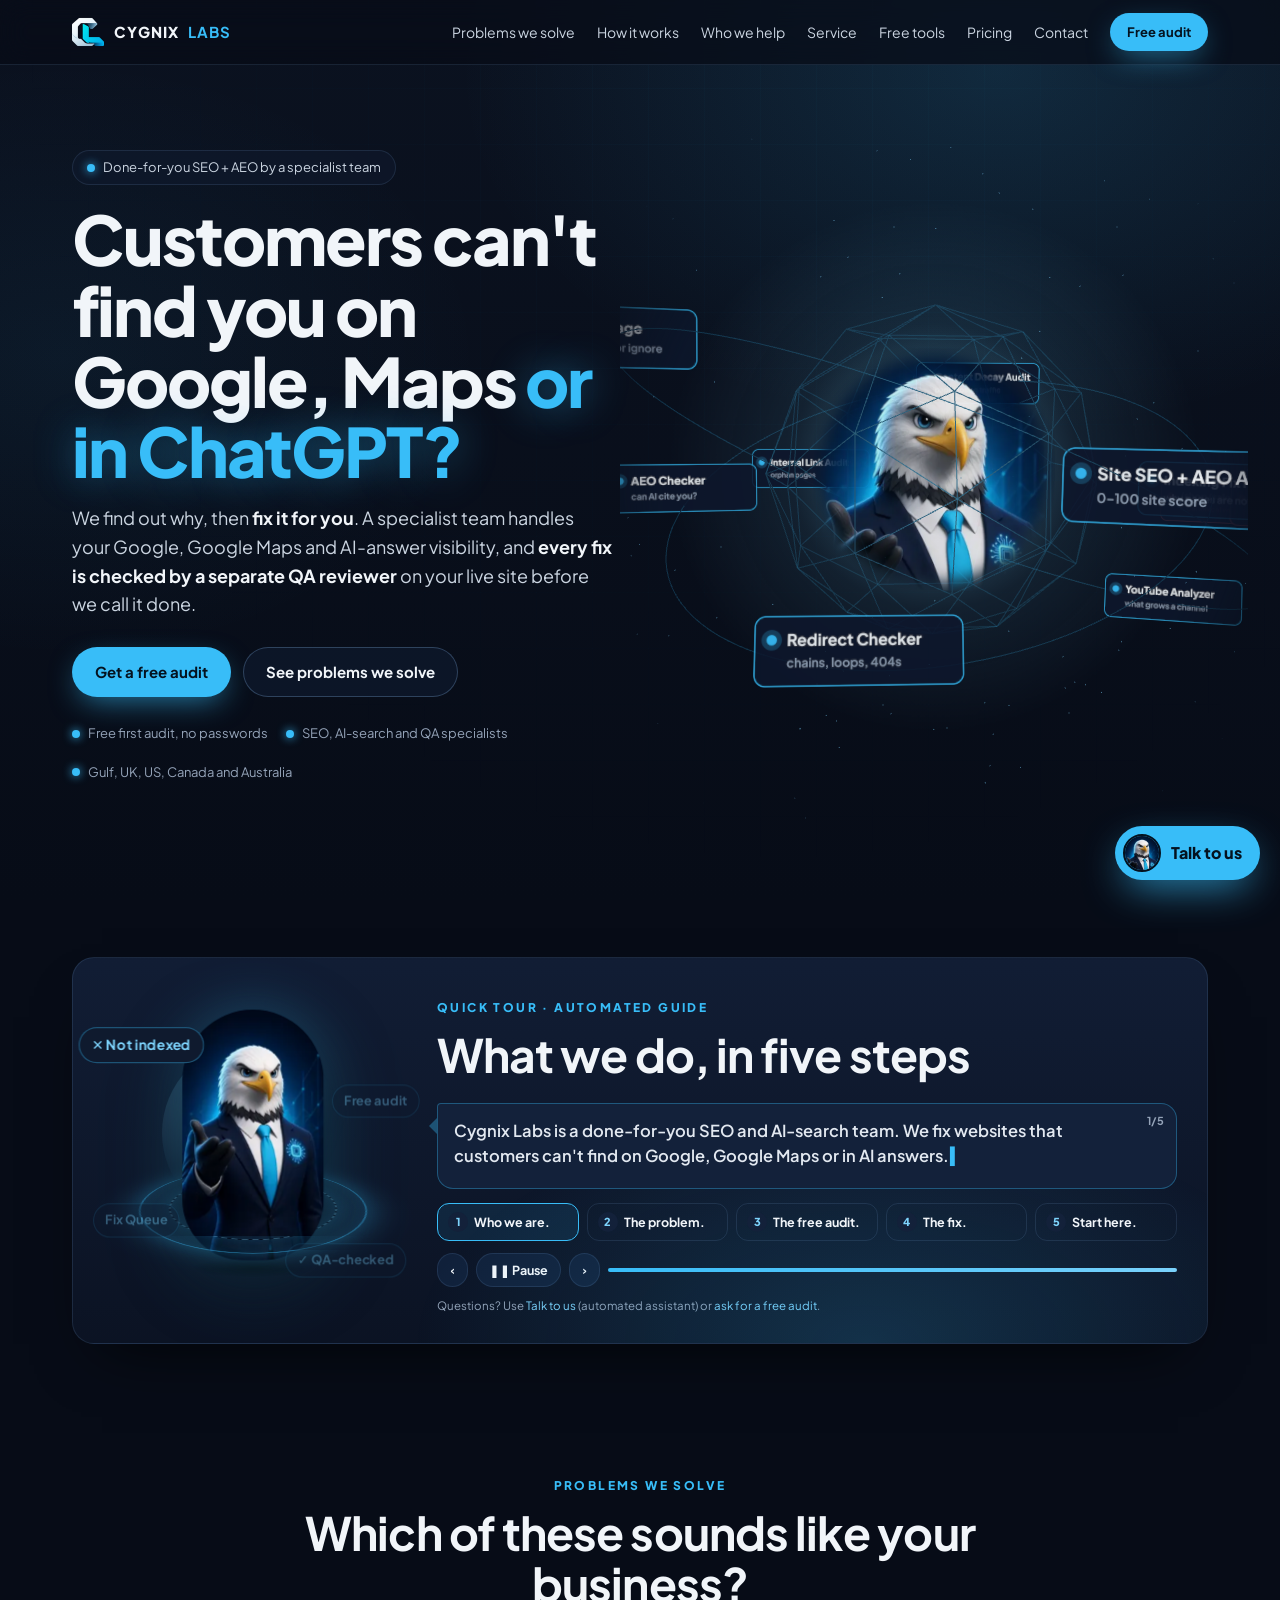
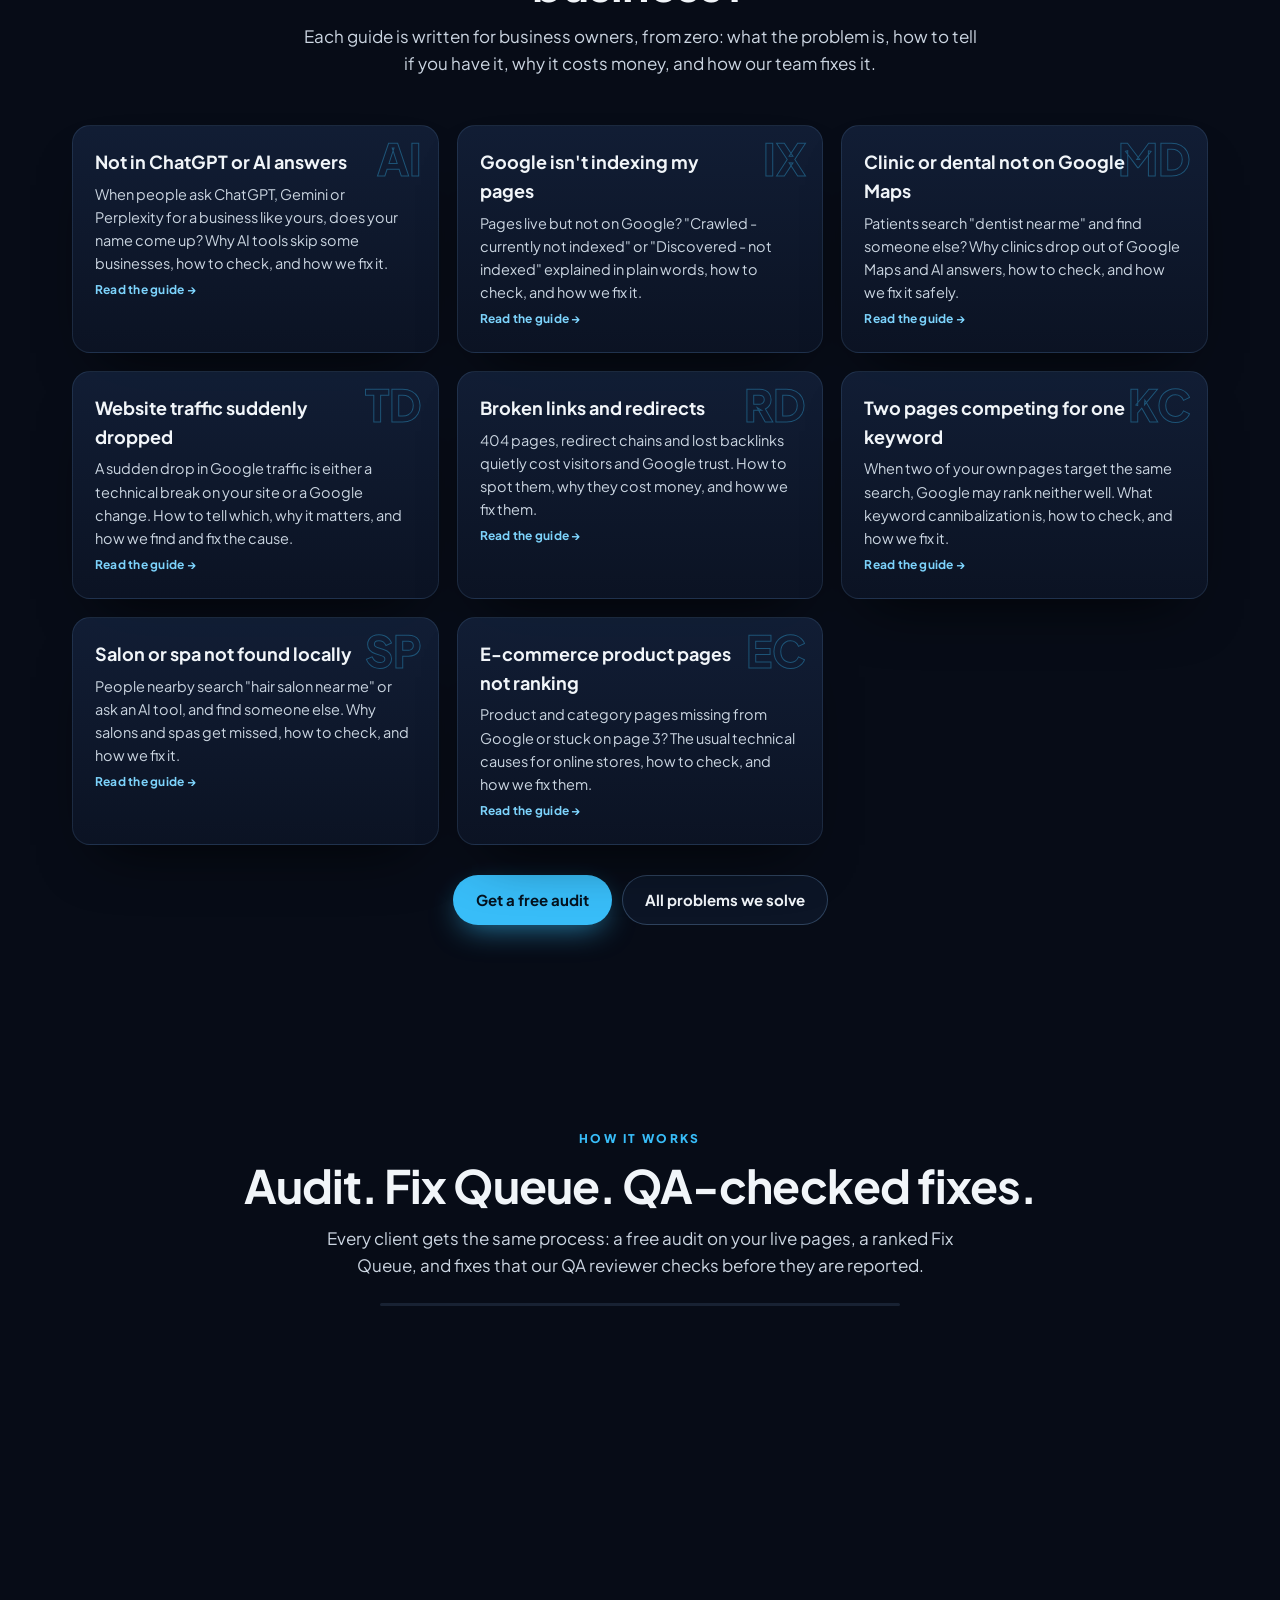
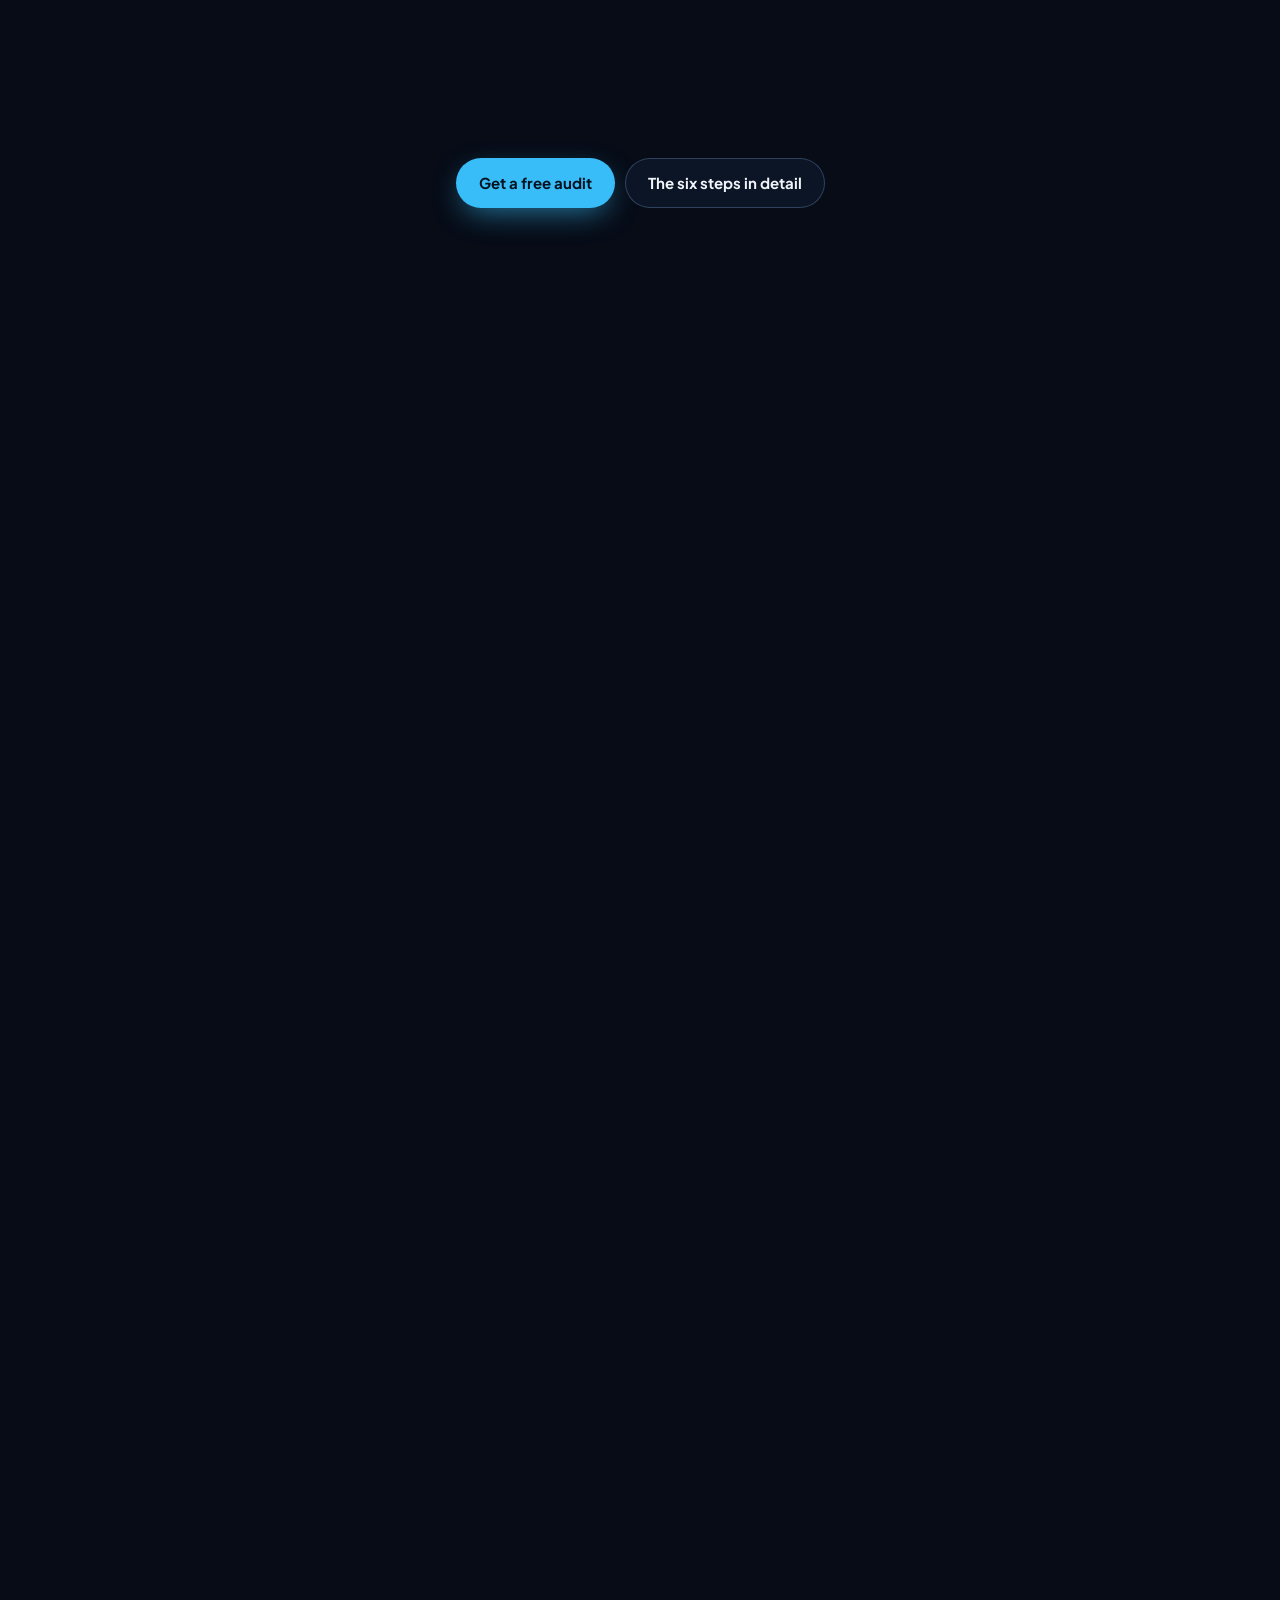
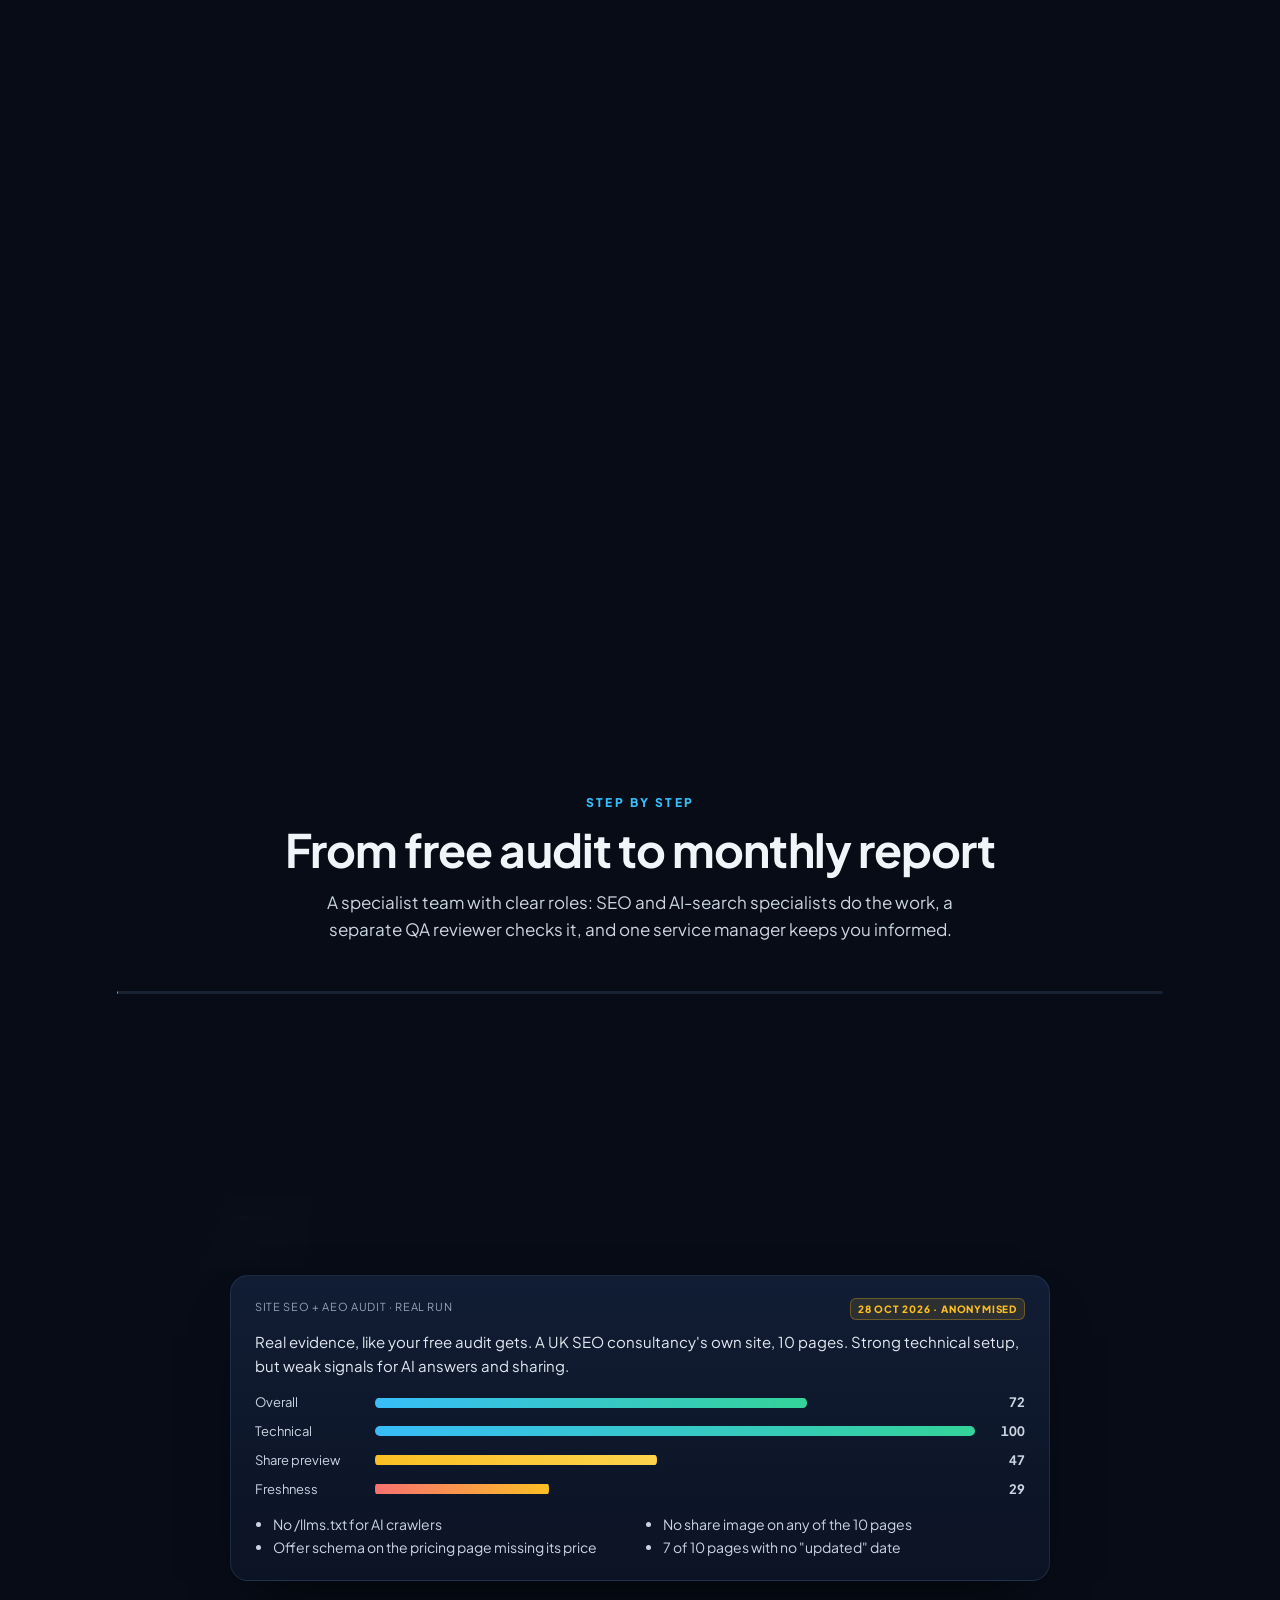
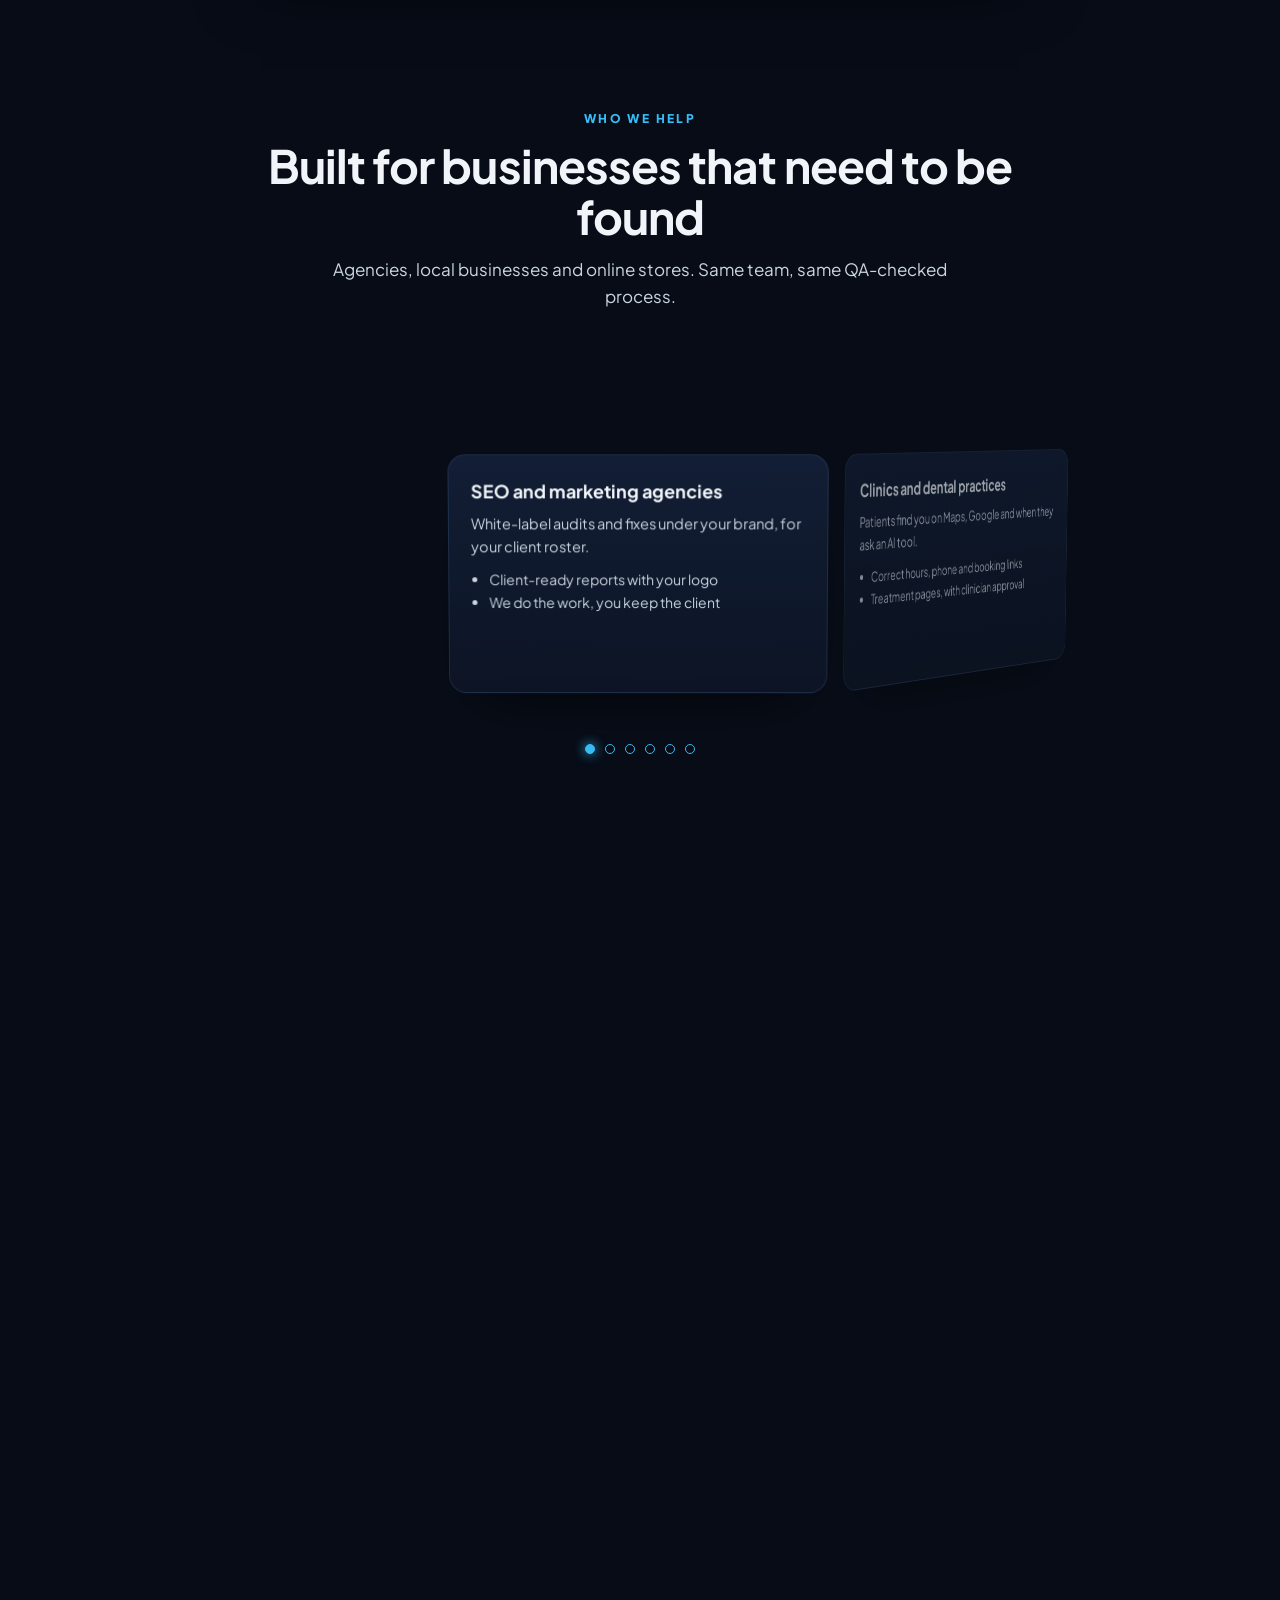
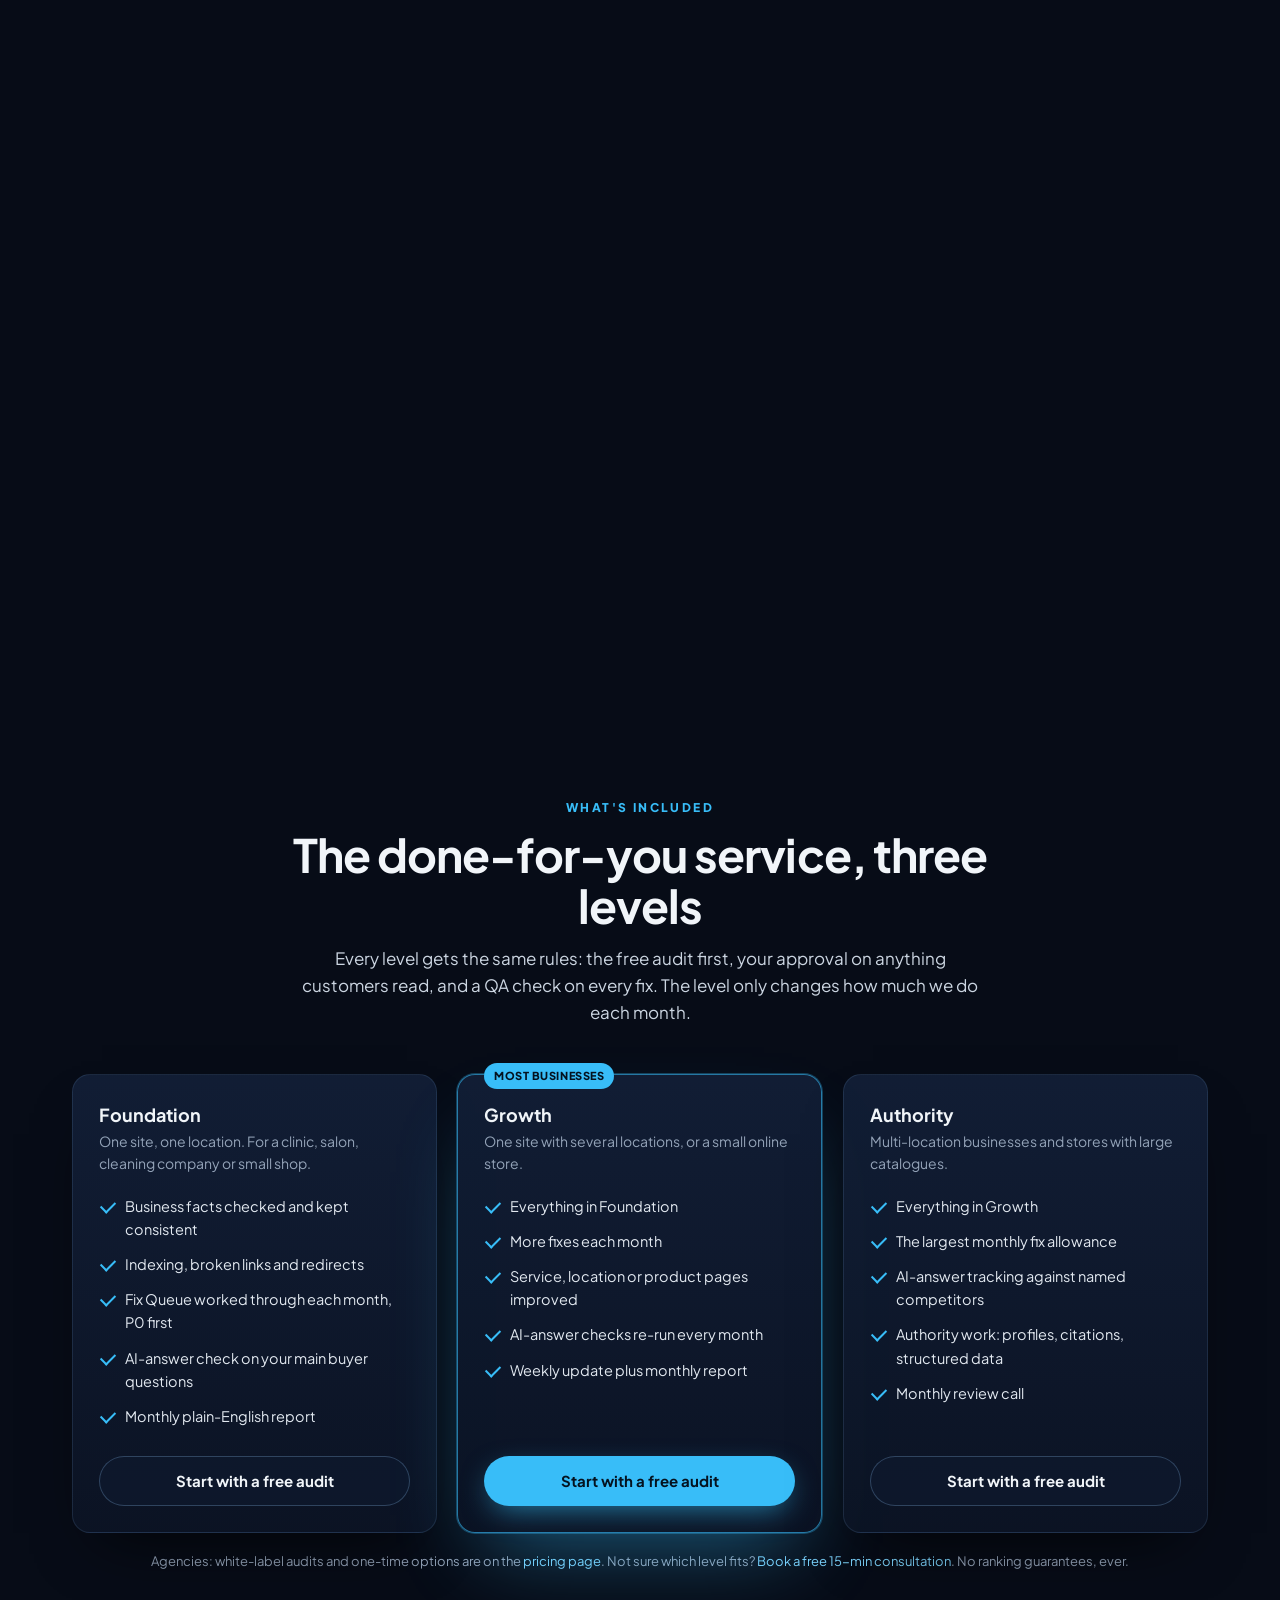
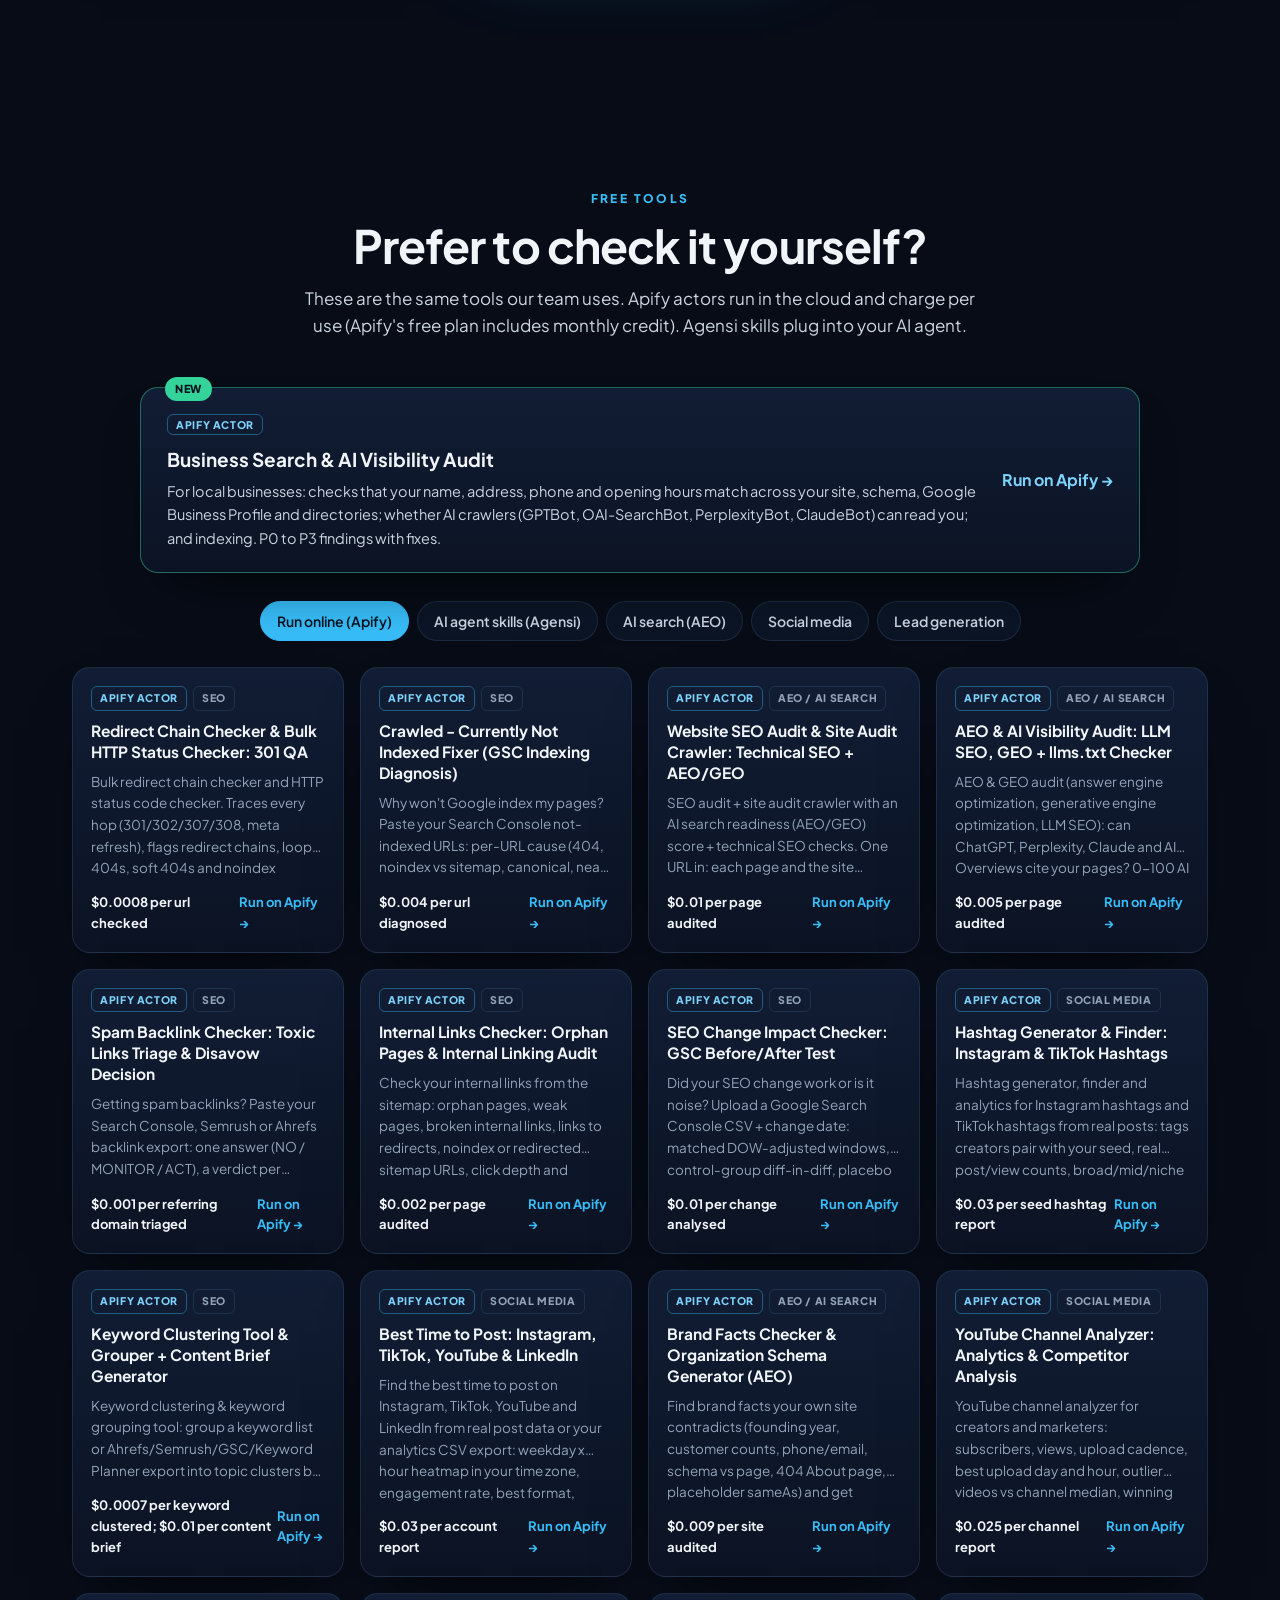
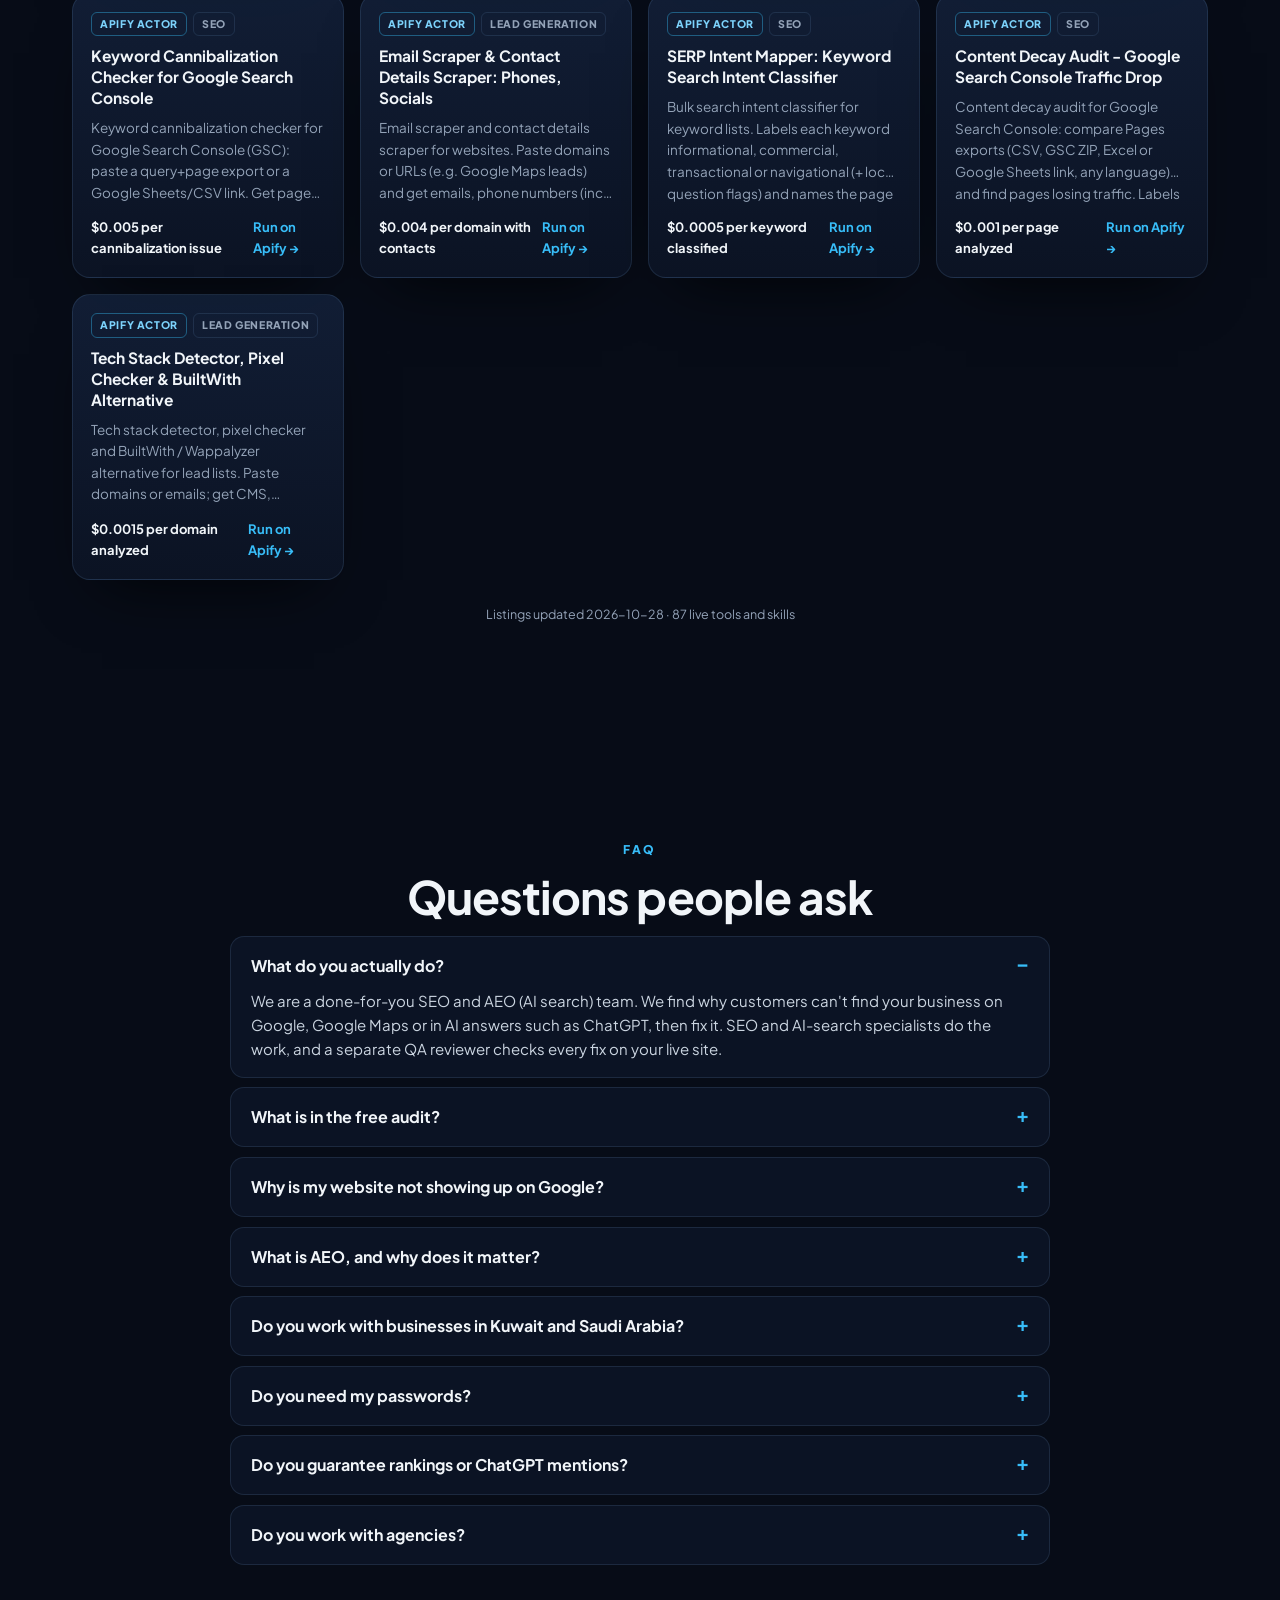
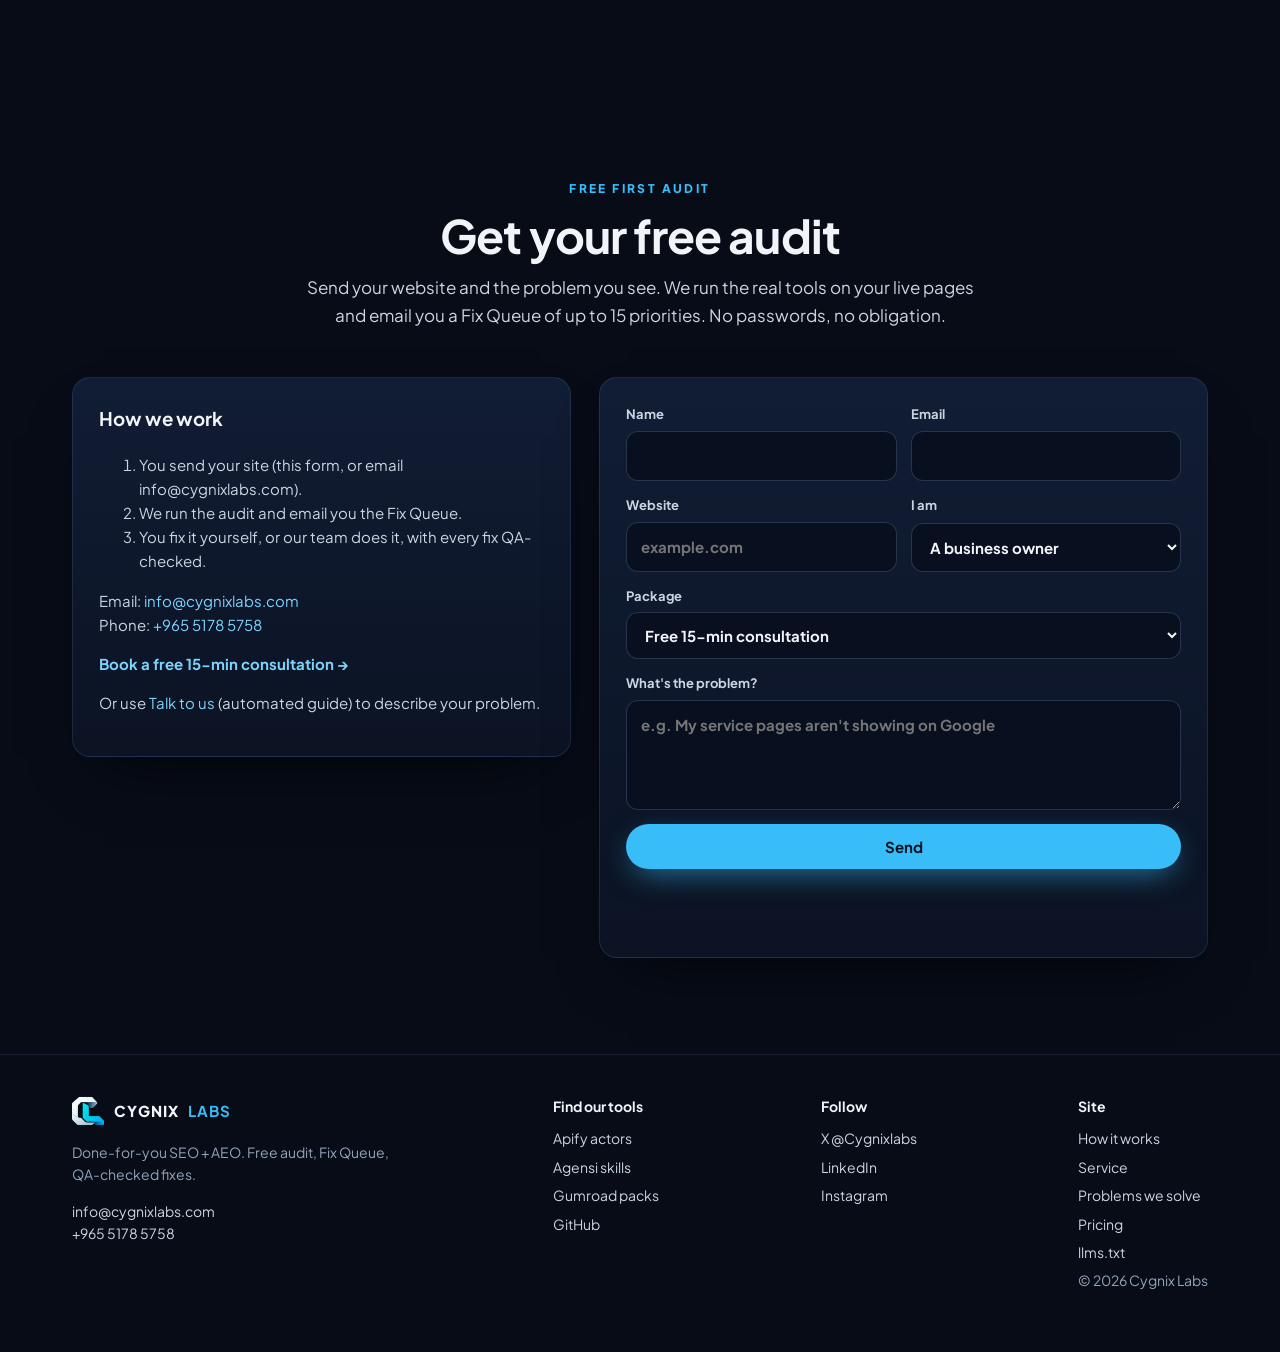
==== commit 86d2c563: "Deploy 2026-11-05T11:37:12Z" ====
--- a/index.html
+++ b/index.html
@@ -27,15 +27,15 @@
 <link rel="preload" href="assets/fonts/jakarta.woff2" as="font" type="font/woff2" crossorigin>
 <link rel="alternate" type="text/plain" title="llms.txt" href="llms.txt">
 <script>(function(){var d=document.documentElement,r=matchMedia('(prefers-reduced-motion: reduce)').matches;if(!r){d.classList.add('motion');if(matchMedia('(min-width: 981px)').matches&&!(navigator.deviceMemory&&navigator.deviceMemory<4))d.classList.add('motion-lg');}})();</script>
-<link rel="stylesheet" href="assets/css/site.css?v=202611051338">
-<link rel="stylesheet" href="assets/css/assist.css?v=202611051338">
+<link rel="stylesheet" href="assets/css/site.css?v=202611051437">
+<link rel="stylesheet" href="assets/css/assist.css?v=202611051437">
 <script type="application/ld+json">{"@context":"https://schema.org","@graph":[{"@type":"Organization","@id":"https://skills.cygnixlabs.com/#org","name":"Cygnix Labs","url":"https://skills.cygnixlabs.com/","logo":"https://skills.cygnixlabs.com/apple-touch-icon.png","image":"https://skills.cygnixlabs.com/assets/img/og.jpg","email":"info@cygnixlabs.com","description":"Cygnix Labs is a done-for-you SEO and AEO (AI search) team. We fix websites that customers can't find on Google, Google Maps or in AI answers such as ChatGPT: free audit, a ranked Fix Queue, and every fix QA-checked.","sameAs":["https://x.com/Cygnixlabs","https://www.linkedin.com/company/cygnix-labs","https://www.instagram.com/cygnix.labs/","https://apify.com/cygnix_labs","https://agensi.io/creators/cygnix-labs","https://cygnixlabs.gumroad.com/","https://github.com/cygnixlabs-cmd"],"telephone":"+96551785758","address":{"@type":"PostalAddress","streetAddress":"Floor 1, Office 48, Al Rehab Complex, Tunisia Street","addressLocality":"Hawalli","addressCountry":"KW"},"contactPoint":{"@type":"ContactPoint","contactType":"sales","email":"info@cygnixlabs.com","telephone":"+96551785758","availableLanguage":["English"]}},{"@type":"ProfessionalService","@id":"https://skills.cygnixlabs.com/#business","name":"Cygnix Labs","url":"https://skills.cygnixlabs.com/","image":"https://skills.cygnixlabs.com/assets/img/og.jpg","logo":"https://skills.cygnixlabs.com/apple-touch-icon.png","description":"Done-for-you SEO and AEO (answer engine optimization) service by a specialist team: free first audit, a Fix Queue of up to 15 priorities (P0-P3), client approval, specialist fixes, an independent QA check of every fix, and plain-English reports.","email":"info@cygnixlabs.com","telephone":"+96551785758","address":{"@type":"PostalAddress","streetAddress":"Floor 1, Office 48, Al Rehab Complex, Tunisia Street","addressLocality":"Hawalli","addressCountry":"KW"},"areaServed":[{"@type":"Country","name":"Kuwait"},{"@type":"Country","name":"Saudi Arabia"},{"@type":"Country","name":"United Arab Emirates"},{"@type":"Country","name":"Qatar"},{"@type":"Country","name":"Bahrain"},{"@type":"Country","name":"Oman"},{"@type":"Country","name":"United Kingdom"},{"@type":"Country","name":"United States"},{"@type":"Country","name":"Canada"},{"@type":"Country","name":"Australia"}],"parentOrganization":{"@id":"https://skills.cygnixlabs.com/#org"},"knowsAbout":["Search engine optimization","Answer engine optimization","Generative engine optimization","Local SEO","Google Business Profile","Technical SEO","Schema markup"],"knowsLanguage":["en"],"hasOfferCatalog":{"@type":"OfferCatalog","name":"Done-for-you SEO + AEO service","itemListElement":[{"@type":"Offer","name":"Free first audit","price":"0","priceCurrency":"USD","url":"https://skills.cygnixlabs.com/#contact","itemOffered":{"@type":"Service","name":"Free SEO + AEO audit with a Fix Queue of up to 15 priorities"}},{"@type":"Offer","name":"Foundation","url":"https://skills.cygnixlabs.com/#service","itemOffered":{"@type":"Service","name":"Foundation (done-for-you SEO + AEO)","description":"One site, one location: business facts, indexing, broken links and redirects, monthly Fix Queue work, AI-answer check, monthly report."}},{"@type":"Offer","name":"Growth","url":"https://skills.cygnixlabs.com/#service","itemOffered":{"@type":"Service","name":"Growth (done-for-you SEO + AEO)","description":"Several locations or a small store: more monthly fixes, page improvements, monthly AI-answer checks, weekly updates."}},{"@type":"Offer","name":"Authority","url":"https://skills.cygnixlabs.com/#service","itemOffered":{"@type":"Service","name":"Authority (done-for-you SEO + AEO)","description":"Multi-location or large catalogues: largest fix allowance, competitor AI-answer tracking, authority work, monthly review call."}}]}},{"@type":"WebSite","@id":"https://skills.cygnixlabs.com/#site","url":"https://skills.cygnixlabs.com/","name":"Cygnix Labs","publisher":{"@id":"https://skills.cygnixlabs.com/#org"}},{"@type":"ItemList","@id":"https://skills.cygnixlabs.com/#tools","name":"Cygnix Labs SEO and AEO tools","itemListElement":[{"@type":"ListItem","position":1,"item":{"@type":"SoftwareApplication","name":"Redirect Chain Checker & Bulk HTTP Status Checker: 301 QA","url":"https://apify.com/cygnix_labs/redirect-checker","applicationCategory":"BusinessApplication","operatingSystem":"Web (Apify cloud)","description":"Bulk redirect chain checker and HTTP status code checker. Traces every hop (301/302/307/308, meta refresh), flags redirect chains, loops, 404s, soft 404s and noindex targets, and QAs old→new redirect maps after a...","publisher":{"@id":"https://skills.cygnixlabs.com/#org"},"offers":{"@type":"Offer","url":"https://apify.com/cygnix_labs/redirect-checker","priceCurrency":"USD","description":"Pay per use: $0.0008 per url checked","price":"0.0008"}}},{"@type":"ListItem","position":2,"item":{"@type":"SoftwareApplication","name":"Crawled - Currently Not Indexed Fixer (GSC Indexing Diagnosis)","url":"https://apify.com/cygnix_labs/indexing-fix-planner","applicationCategory":"BusinessApplication","operatingSystem":"Web (Apify cloud)","description":"Why won't Google index my pages? Paste your Search Console not-indexed URLs: per-URL cause (404, noindex vs sitemap, canonical, near-duplicate, thin, JS-empty, orphan, weak links, low-value URL) + fix, in priority...","publisher":{"@id":"https://skills.cygnixlabs.com/#org"},"offers":{"@type":"Offer","url":"https://apify.com/cygnix_labs/indexing-fix-planner","priceCurrency":"USD","description":"Pay per use: $0.004 per url diagnosed","price":"0.004"}}},{"@type":"ListItem","position":3,"item":{"@type":"SoftwareApplication","name":"Website SEO Audit & Site Audit Crawler: Technical SEO + AEO/GEO","url":"https://apify.com/cygnix_labs/site-seo-aeo-audit","applicationCategory":"BusinessApplication","operatingSystem":"Web (Apify cloud)","description":"SEO audit + site audit crawler with an AI search readiness (AEO/GEO) score + technical SEO checks. One URL in: each page and the site scored 0-100 for meta tags, broken links, soft 404s, schema, llms.txt,...","publisher":{"@id":"https://skills.cygnixlabs.com/#org"},"offers":{"@type":"Offer","url":"https://apify.com/cygnix_labs/site-seo-aeo-audit","priceCurrency":"USD","description":"Pay per use: $0.01 per page audited","price":"0.01"}}},{"@type":"ListItem","position":4,"item":{"@type":"SoftwareApplication","name":"AEO & AI Visibility Audit: LLM SEO, GEO + llms.txt Checker","url":"https://apify.com/cygnix_labs/aeo-readiness-checker","applicationCategory":"BusinessApplication","operatingSystem":"Web (Apify cloud)","description":"AEO & GEO audit (answer engine optimization, generative engine optimization, LLM SEO): can ChatGPT, Perplexity, Claude and AI Overviews cite your pages? 0-100 AI search visibility score per URL, llms.txt checker,...","publisher":{"@id":"https://skills.cygnixlabs.com/#org"},"offers":{"@type":"Offer","url":"https://apify.com/cygnix_labs/aeo-readiness-checker","priceCurrency":"USD","description":"Pay per use: $0.005 per page audited","price":"0.005"}}},{"@type":"ListItem","position":5,"item":{"@type":"SoftwareApplication","name":"Spam Backlink Checker: Toxic Links Triage & Disavow Decision","url":"https://apify.com/cygnix_labs/spam-backlink-triage","applicationCategory":"BusinessApplication","operatingSystem":"Web (Apify cloud)","description":"Getting spam backlinks? Paste your Search Console, Semrush or Ahrefs backlink export: one answer (NO / MONITOR / ACT), a verdict per referring domain (OK, IGNORE, WATCH, DISAVOW), negative-SEO spike check, disavow...","publisher":{"@id":"https://skills.cygnixlabs.com/#org"},"offers":{"@type":"Offer","url":"https://apify.com/cygnix_labs/spam-backlink-triage","priceCurrency":"USD","description":"Pay per use: $0.001 per referring domain triaged","price":"0.001"}}},{"@type":"ListItem","position":6,"item":{"@type":"SoftwareApplication","name":"Internal Links Checker: Orphan Pages & Internal Linking Audit","url":"https://apify.com/cygnix_labs/internal-link-audit","applicationCategory":"BusinessApplication","operatingSystem":"Web (Apify cloud)","description":"Check your internal links from the sitemap: orphan pages, weak pages, broken internal links, links to redirects, noindex or redirected sitemap URLs, click depth and anchor text, with a fix per page. First 25 pages...","publisher":{"@id":"https://skills.cygnixlabs.com/#org"},"offers":{"@type":"Offer","url":"https://apify.com/cygnix_labs/internal-link-audit","priceCurrency":"USD","description":"Pay per use: $0.002 per page audited","price":"0.002"}}},{"@type":"ListItem","position":7,"item":{"@type":"SoftwareApplication","name":"SEO Change Impact Checker: GSC Before/After Test","url":"https://apify.com/cygnix_labs/seo-change-impact-checker","applicationCategory":"BusinessApplication","operatingSystem":"Web (Apify cloud)","description":"Did your SEO change work or is it noise? Upload a Google Search Console CSV + change date: matched DOW-adjusted windows, control-group diff-in-diff, placebo noise band, GSC lag guard, verdict REAL WIN / LOSS / NOISE...","publisher":{"@id":"https://skills.cygnixlabs.com/#org"},"offers":{"@type":"Offer","url":"https://apify.com/cygnix_labs/seo-change-impact-checker","priceCurrency":"USD","description":"Pay per use: $0.01 per change analysed","price":"0.01"}}},{"@type":"ListItem","position":8,"item":{"@type":"SoftwareApplication","name":"Hashtag Generator & Finder: Instagram & TikTok Hashtags","url":"https://apify.com/cygnix_labs/hashtag-research-strategy","applicationCategory":"BusinessApplication","operatingSystem":"Web (Apify cloud)","description":"Hashtag generator, finder and analytics for Instagram hashtags and TikTok hashtags from real posts: tags creators pair with your seed, real post/view counts, broad/mid/niche tiers, paste-ready 5 and 15 tag sets,...","publisher":{"@id":"https://skills.cygnixlabs.com/#org"},"offers":{"@type":"Offer","url":"https://apify.com/cygnix_labs/hashtag-research-strategy","priceCurrency":"USD","description":"Pay per use: $0.03 per seed hashtag report","price":"0.03"}}},{"@type":"ListItem","position":9,"item":{"@type":"SoftwareApplication","name":"Keyword Clustering Tool & Grouper + Content Brief Generator","url":"https://apify.com/cygnix_labs/keyword-clusterer-brief","applicationCategory":"BusinessApplication","operatingSystem":"Web (Apify cloud)","description":"Keyword clustering & keyword grouping tool: group a keyword list or Ahrefs/Semrush/GSC/Keyword Planner export into topic clusters by shared terms + search intent, build a topical map, get content briefs. 100 keywords...","publisher":{"@id":"https://skills.cygnixlabs.com/#org"},"offers":{"@type":"Offer","url":"https://apify.com/cygnix_labs/keyword-clusterer-brief","priceCurrency":"USD","description":"Pay per use: $0.0007 per keyword clustered; $0.01 per content brief","price":"0.0007"}}},{"@type":"ListItem","position":10,"item":{"@type":"SoftwareApplication","name":"Best Time to Post: Instagram, TikTok, YouTube & LinkedIn","url":"https://apify.com/cygnix_labs/social-best-time-to-post","applicationCategory":"BusinessApplication","operatingSystem":"Web (Apify cloud)","description":"Find the best time to post on Instagram, TikTok, YouTube and LinkedIn from real post data or your analytics CSV export: weekday x hour heatmap in your time zone, engagement rate, best format, caption and hashtag fit,...","publisher":{"@id":"https://skills.cygnixlabs.com/#org"},"offers":{"@type":"Offer","url":"https://apify.com/cygnix_labs/social-best-time-to-post","priceCurrency":"USD","description":"Pay per use: $0.03 per account report","price":"0.03"}}},{"@type":"ListItem","position":11,"item":{"@type":"SoftwareApplication","name":"Brand Facts Checker & Organization Schema Generator (AEO)","url":"https://apify.com/cygnix_labs/brand-facts-checker","applicationCategory":"BusinessApplication","operatingSystem":"Web (Apify cloud)","description":"Find brand facts your own site contradicts (founding year, customer counts, phone/email, schema vs page, 404 About page, placeholder sameAs) and get Organization JSON-LD + a citable brand-facts page for AI Overviews,...","publisher":{"@id":"https://skills.cygnixlabs.com/#org"},"offers":{"@type":"Offer","url":"https://apify.com/cygnix_labs/brand-facts-checker","priceCurrency":"USD","description":"Pay per use: $0.009 per site audited","price":"0.009"}}},{"@type":"ListItem","position":12,"item":{"@type":"SoftwareApplication","name":"YouTube Channel Analyzer: Analytics & Competitor Analysis","url":"https://apify.com/cygnix_labs/youtube-channel-analyzer","applicationCategory":"BusinessApplication","operatingSystem":"Web (Apify cloud)","description":"YouTube channel analyzer for creators and marketers: subscribers, views, upload cadence, best upload day and hour, outlier videos vs channel median, winning title patterns and topics, engagement rate, Shorts vs...","publisher":{"@id":"https://skills.cygnixlabs.com/#org"},"offers":{"@type":"Offer","url":"https://apify.com/cygnix_labs/youtube-channel-analyzer","priceCurrency":"USD","description":"Pay per use: $0.025 per channel report","price":"0.025"}}},{"@type":"ListItem","position":13,"item":{"@type":"SoftwareApplication","name":"Keyword Cannibalization Checker for Google Search Console","url":"https://apify.com/cygnix_labs/keyword-cannibalization-finder","applicationCategory":"BusinessApplication","operatingSystem":"Web (Apify cloud)","description":"Keyword cannibalization checker for Google Search Console (GSC): paste a query+page export or a Google Sheets/CSV link. Get pages competing for the same keyword, click split, HIGH/MEDIUM/LOW severity and the safe fix...","publisher":{"@id":"https://skills.cygnixlabs.com/#org"},"offers":{"@type":"Offer","url":"https://apify.com/cygnix_labs/keyword-cannibalization-finder","priceCurrency":"USD","description":"Pay per use: $0.005 per cannibalization issue","price":"0.005"}}},{"@type":"ListItem","position":14,"item":{"@type":"SoftwareApplication","name":"Email Scraper & Contact Details Scraper: Phones, Socials","url":"https://apify.com/cygnix_labs/outreach-contact-finder","applicationCategory":"BusinessApplication","operatingSystem":"Web (Apify cloud)","description":"Email scraper and contact details scraper for websites. Paste domains or URLs (e.g. Google Maps leads) and get emails, phone numbers (incl. WhatsApp), contact/impressum pages and social links (LinkedIn, X, Instagram,...","publisher":{"@id":"https://skills.cygnixlabs.com/#org"},"offers":{"@type":"Offer","url":"https://apify.com/cygnix_labs/outreach-contact-finder","priceCurrency":"USD","description":"Pay per use: $0.004 per domain with contacts","price":"0.004"}}},{"@type":"ListItem","position":15,"item":{"@type":"SoftwareApplication","name":"SERP Intent Mapper: Keyword Search Intent Classifier","url":"https://apify.com/cygnix_labs/serp-intent-mapper","applicationCategory":"BusinessApplication","operatingSystem":"Web (Apify cloud)","description":"Bulk search intent classifier for keyword lists. Labels each keyword informational, commercial, transactional or navigational (+ local, question flags) and names the page type to build. English, Spanish, German,...","publisher":{"@id":"https://skills.cygnixlabs.com/#org"},"offers":{"@type":"Offer","url":"https://apify.com/cygnix_labs/serp-intent-mapper","priceCurrency":"USD","description":"Pay per use: $0.0005 per keyword classified","price":"0.0005"}}},{"@type":"ListItem","position":16,"item":{"@type":"SoftwareApplication","name":"Content Decay Audit - Google Search Console Traffic Drop","url":"https://apify.com/cygnix_labs/content-decay-audit","applicationCategory":"BusinessApplication","operatingSystem":"Web (Apify cloud)","description":"Content decay audit for Google Search Console: compare Pages exports (CSV, GSC ZIP, Excel or Google Sheets link, any language) and find pages losing traffic. Labels LOST, RANK_SLIP, DECAYING, CTR_DROP, ranked by...","publisher":{"@id":"https://skills.cygnixlabs.com/#org"},"offers":{"@type":"Offer","url":"https://apify.com/cygnix_labs/content-decay-audit","priceCurrency":"USD","description":"Pay per use: $0.001 per page analyzed","price":"0.001"}}},{"@type":"ListItem","position":17,"item":{"@type":"SoftwareApplication","name":"Tech Stack Detector, Pixel Checker & BuiltWith Alternative","url":"https://apify.com/cygnix_labs/website-tech-stack-detector","applicationCategory":"BusinessApplication","operatingSystem":"Web (Apify cloud)","description":"Tech stack detector, pixel checker and BuiltWith / Wappalyzer alternative for lead lists. Paste domains or emails; get CMS, Shopify, GA4, GTM tags, Meta/TikTok/LinkedIn pixels, tracking IDs, consent, chat, hosting...","publisher":{"@id":"https://skills.cygnixlabs.com/#org"},"offers":{"@type":"Offer","url":"https://apify.com/cygnix_labs/website-tech-stack-detector","priceCurrency":"USD","description":"Pay per use: $0.0015 per domain analyzed","price":"0.0015"}}},{"@type":"ListItem","position":18,"item":{"@type":"Product","name":"Spam Backlink Triage: Should I Care or Disavow? (Toxic Links Checker)","url":"https://agensi.io/skills/spam-backlink-triage-should-i-care-or-disavow-toxic-links-checker","description":"Should I Care or Disavow? (Toxic Links Checker)","category":"SEO","brand":{"@type":"Brand","name":"Cygnix Labs"},"offers":{"@type":"Offer","url":"https://agensi.io/skills/spam-backlink-triage-should-i-care-or-disavow-toxic-links-checker","priceCurrency":"USD","availability":"https://schema.org/InStock","price":"7"}}},{"@type":"ListItem","position":19,"item":{"@type":"Product","name":"Indexing Fix Planner: Why Google Won't Index Your Pages (Crawled - Currently Not Indexed)","url":"https://agensi.io/skills/indexing-fix-planner-why-google-won-t-index-your-pages-crawled-currently-not-indexed","description":"Why Google Won't Index Your Pages (Crawled - Currently Not Indexed)","category":"SEO","brand":{"@type":"Brand","name":"Cygnix Labs"},"offers":{"@type":"Offer","url":"https://agensi.io/skills/indexing-fix-planner-why-google-won-t-index-your-pages-crawled-currently-not-indexed","priceCurrency":"USD","availability":"https://schema.org/InStock","price":"7"}}},{"@type":"ListItem","position":20,"item":{"@type":"Product","name":"SEO Change Impact Checker: Did It Work or Is It Noise?","url":"https://agensi.io/skills/seo-change-impact-checker-did-it-work-or-is-it-noise","description":"Did It Work or Is It Noise?","category":"SEO","brand":{"@type":"Brand","name":"Cygnix Labs"},"offers":{"@type":"Offer","url":"https://agensi.io/skills/seo-change-impact-checker-did-it-work-or-is-it-noise","priceCurrency":"USD","availability":"https://schema.org/InStock","price":"7"}}},{"@type":"ListItem","position":21,"item":{"@type":"Product","name":"Brand Facts Page Builder: The About Page AI Overviews Cite","url":"https://agensi.io/skills/brand-facts-page-builder-the-about-page-ai-overviews-cite","description":"The About Page AI Overviews Cite","category":"AEO / AI search","brand":{"@type":"Brand","name":"Cygnix Labs"},"offers":{"@type":"Offer","url":"https://agensi.io/skills/brand-facts-page-builder-the-about-page-ai-overviews-cite","priceCurrency":"USD","availability":"https://schema.org/InStock","price":"7"}}},{"@type":"ListItem","position":22,"item":{"@type":"Product","name":"AI Search Visibility Pro: GEO/AEO Audit + AI Citation SOV","url":"https://agensi.io/skills/ai-search-visibility-pro-geo-aeo-audit-ai-citation-sov","description":"GEO/AEO Audit + AI Citation SOV","category":"AEO / AI search","brand":{"@type":"Brand","name":"Cygnix Labs"},"offers":{"@type":"Offer","url":"https://agensi.io/skills/ai-search-visibility-pro-geo-aeo-audit-ai-citation-sov","priceCurrency":"USD","availability":"https://schema.org/InStock","price":"39"}}},{"@type":"ListItem","position":23,"item":{"@type":"Product","name":"Google Search Console SEO Bundle: 7 Growth Skills","url":"https://agensi.io/skills/google-search-console-seo-bundle-7-growth-skills","description":"7 Growth Skills","category":"SEO","brand":{"@type":"Brand","name":"Cygnix Labs"},"offers":{"@type":"Offer","url":"https://agensi.io/skills/google-search-console-seo-bundle-7-growth-skills","priceCurrency":"USD","availability":"https://schema.org/InStock","price":"29"}}},{"@type":"ListItem","position":24,"item":{"@type":"Product","name":"GSC History Warehouse: Keep Data Past 16 Months","url":"https://agensi.io/skills/gsc-history-warehouse-keep-data-past-16-months","description":"Keep Data Past 16 Months","category":"Productivity","brand":{"@type":"Brand","name":"Cygnix Labs"},"offers":{"@type":"Offer","url":"https://agensi.io/skills/gsc-history-warehouse-keep-data-past-16-months","priceCurrency":"USD","availability":"https://schema.org/InStock","price":"7"}}},{"@type":"ListItem","position":25,"item":{"@type":"Product","name":"SEO Plan Pre-Mortem: Grade Any SEO/AEO Plan Out of 100","url":"https://agensi.io/skills/seo-plan-pre-mortem-grade-any-seo-aeo-plan-out-of-100","description":"Grade Any SEO/AEO Plan Out of 100","category":"AEO / AI search","brand":{"@type":"Brand","name":"Cygnix Labs"},"offers":{"@type":"Offer","url":"https://agensi.io/skills/seo-plan-pre-mortem-grade-any-seo-aeo-plan-out-of-100","priceCurrency":"USD","availability":"https://schema.org/InStock","price":"7"}}},{"@type":"ListItem","position":26,"item":{"@type":"Product","name":"Tech-to-Plain-English Rewriter: PM, Support & Exec","url":"https://agensi.io/skills/tech-to-plain-english-rewriter-pm-support-exec","description":"PM, Support & Exec","category":"Productivity","brand":{"@type":"Brand","name":"Cygnix Labs"},"offers":{"@type":"Offer","url":"https://agensi.io/skills/tech-to-plain-english-rewriter-pm-support-exec","priceCurrency":"USD","availability":"https://schema.org/InStock","price":"5"}}},{"@type":"ListItem","position":27,"item":{"@type":"Product","name":"Statistics Hub Page Builder: Earn Backlinks & AI Citations","url":"https://agensi.io/skills/statistics-hub-page-builder-earn-backlinks-ai-citations","description":"Earn Backlinks & AI Citations","category":"SEO","brand":{"@type":"Brand","name":"Cygnix Labs"},"offers":{"@type":"Offer","url":"https://agensi.io/skills/statistics-hub-page-builder-earn-backlinks-ai-citations","priceCurrency":"USD","availability":"https://schema.org/InStock","price":"7"}}},{"@type":"ListItem","position":28,"item":{"@type":"Product","name":"TikTok & Instagram Carousel Builder: Hooks to PNG Slides","url":"https://agensi.io/skills/tiktok-instagram-carousel-builder-hooks-to-png-slides","description":"Hooks to PNG Slides","category":"Social media","brand":{"@type":"Brand","name":"Cygnix Labs"},"offers":{"@type":"Offer","url":"https://agensi.io/skills/tiktok-instagram-carousel-builder-hooks-to-png-slides","priceCurrency":"USD","availability":"https://schema.org/InStock","price":"7"}}},{"@type":"ListItem","position":29,"item":{"@type":"Product","name":"Hreflang Checker & Fixer: Return Tags, Codes, x-default","url":"https://agensi.io/skills/hreflang-checker-fixer-return-tags-codes-x-default","description":"Return Tags, Codes, x-default","category":"Developer","brand":{"@type":"Brand","name":"Cygnix Labs"},"offers":{"@type":"Offer","url":"https://agensi.io/skills/hreflang-checker-fixer-return-tags-codes-x-default","priceCurrency":"USD","availability":"https://schema.org/InStock","price":"6"}}},{"@type":"ListItem","position":30,"item":{"@type":"Product","name":"Skill Seller Kit: Turn a Workflow into a SKILL.md That Sells","url":"https://agensi.io/skills/skill-seller-kit-turn-a-workflow-into-a-skill-md-that-sells","description":"Turn a Workflow into a SKILL.md That Sells","category":"Productivity","brand":{"@type":"Brand","name":"Cygnix Labs"},"offers":{"@type":"Offer","url":"https://agensi.io/skills/skill-seller-kit-turn-a-workflow-into-a-skill-md-that-sells","priceCurrency":"USD","availability":"https://schema.org/InStock","price":"7"}}},{"@type":"ListItem","position":31,"item":{"@type":"Product","name":"Local AI Visibility Audit: Does ChatGPT Recommend You?","url":"https://agensi.io/skills/local-ai-visibility-audit-does-chatgpt-recommend-you","description":"Does ChatGPT Recommend You?","category":"Productivity","brand":{"@type":"Brand","name":"Cygnix Labs"},"offers":{"@type":"Offer","url":"https://agensi.io/skills/local-ai-visibility-audit-does-chatgpt-recommend-you","priceCurrency":"USD","availability":"https://schema.org/InStock","price":"14"}}},{"@type":"ListItem","position":32,"item":{"@type":"Product","name":"Search Console Quick Wins: Striking-Distance + CTR Fixes","url":"https://agensi.io/skills/search-console-quick-wins-striking-distance-ctr-fixes","description":"Striking-Distance + CTR Fixes","category":"Productivity","brand":{"@type":"Brand","name":"Cygnix Labs"},"offers":{"@type":"Offer","url":"https://agensi.io/skills/search-console-quick-wins-striking-distance-ctr-fixes","priceCurrency":"USD","availability":"https://schema.org/InStock","price":"6"}}},{"@type":"ListItem","position":33,"item":{"@type":"Product","name":"AI Citation Share-of-Voice Panel: AI Visibility Audit","url":"https://agensi.io/skills/ai-citation-share-of-voice-panel-ai-visibility-audit","description":"AI Visibility Audit","category":"Productivity","brand":{"@type":"Brand","name":"Cygnix Labs"},"offers":{"@type":"Offer","url":"https://agensi.io/skills/ai-citation-share-of-voice-panel-ai-visibility-audit","priceCurrency":"USD","availability":"https://schema.org/InStock","price":"17"}}},{"@type":"ListItem","position":34,"item":{"@type":"Product","name":"AI Search Visibility Suite: 0-100 GEO Score + Report","url":"https://agensi.io/skills/ai-search-visibility-suite-0-100-geo-score-report","description":"0-100 GEO Score + Report","category":"Productivity","brand":{"@type":"Brand","name":"Cygnix Labs"},"offers":{"@type":"Offer","url":"https://agensi.io/skills/ai-search-visibility-suite-0-100-geo-score-report","priceCurrency":"USD","availability":"https://schema.org/InStock","price":"22"}}},{"@type":"ListItem","position":35,"item":{"@type":"Product","name":"Social Share Preview Audit: OG + Twitter Cards","url":"https://agensi.io/skills/social-share-preview-audit-og-twitter-cards","description":"OG + Twitter Cards","category":"Social media","brand":{"@type":"Brand","name":"Cygnix Labs"},"offers":{"@type":"Offer","url":"https://agensi.io/skills/social-share-preview-audit-og-twitter-cards","priceCurrency":"USD","availability":"https://schema.org/InStock","price":"6"}}},{"@type":"ListItem","position":36,"item":{"@type":"Product","name":"Citation Freshness Audit: dateModified + Sitemap","url":"https://agensi.io/skills/citation-freshness-audit-datemodified-sitemap","description":"dateModified + Sitemap","category":"Productivity","brand":{"@type":"Brand","name":"Cygnix Labs"},"offers":{"@type":"Offer","url":"https://agensi.io/skills/citation-freshness-audit-datemodified-sitemap","priceCurrency":"USD","availability":"https://schema.org/InStock","price":"7"}}},{"@type":"ListItem","position":37,"item":{"@type":"Product","name":"Ship Schema That Wins Rich Results: JSON-LD Audit","url":"https://agensi.io/skills/ship-schema-that-wins-rich-results-json-ld-audit","description":"JSON-LD Audit","category":"AEO / AI search","brand":{"@type":"Brand","name":"Cygnix Labs"},"offers":{"@type":"Offer","url":"https://agensi.io/skills/ship-schema-that-wins-rich-results-json-ld-audit","priceCurrency":"USD","availability":"https://schema.org/InStock","price":"7"}}},{"@type":"ListItem","position":38,"item":{"@type":"Product","name":"Ship llms.txt + Unlock AI Crawlers: Access Fix Pack","url":"https://agensi.io/skills/ship-llms-txt-unlock-ai-crawlers-access-fix-pack","description":"Access Fix Pack","category":"AEO / AI search","brand":{"@type":"Brand","name":"Cygnix Labs"},"offers":{"@type":"Offer","url":"https://agensi.io/skills/ship-llms-txt-unlock-ai-crawlers-access-fix-pack","priceCurrency":"USD","availability":"https://schema.org/InStock","price":"7"}}},{"@type":"ListItem","position":39,"item":{"@type":"Product","name":"Catch Fake Links Before You Publish: LLM Hallucination Check","url":"https://agensi.io/skills/catch-fake-links-before-you-publish-llm-hallucination-check","description":"LLM Hallucination Check","category":"AEO / AI search","brand":{"@type":"Brand","name":"Cygnix Labs"},"offers":{"@type":"Offer","url":"https://agensi.io/skills/catch-fake-links-before-you-publish-llm-hallucination-check","priceCurrency":"USD","availability":"https://schema.org/InStock","price":"7"}}},{"@type":"ListItem","position":40,"item":{"@type":"Product","name":"Site Migration QA: Redirects, Parity + Traffic Alerts","url":"https://agensi.io/skills/site-migration-qa-redirects-parity-traffic-alerts","description":"Redirects, Parity + Traffic Alerts","category":"SEO","brand":{"@type":"Brand","name":"Cygnix Labs"},"offers":{"@type":"Offer","url":"https://agensi.io/skills/site-migration-qa-redirects-parity-traffic-alerts","priceCurrency":"USD","availability":"https://schema.org/InStock","price":"8"}}},{"@type":"ListItem","position":41,"item":{"@type":"Product","name":"YouTube SEO Growth: Title CTR, Chapters + Publish QA","url":"https://agensi.io/skills/youtube-seo-growth-title-ctr-chapters-publish-qa","description":"Title CTR, Chapters + Publish QA","category":"SEO","brand":{"@type":"Brand","name":"Cygnix Labs"},"offers":{"@type":"Offer","url":"https://agensi.io/skills/youtube-seo-growth-title-ctr-chapters-publish-qa","priceCurrency":"USD","availability":"https://schema.org/InStock","price":"4"}}},{"@type":"ListItem","position":42,"item":{"@type":"Product","name":"Win Featured Snippets: Ownership Map + PAA Bank","url":"https://agensi.io/skills/win-featured-snippets-ownership-map-paa-bank","description":"Ownership Map + PAA Bank","category":"Productivity","brand":{"@type":"Brand","name":"Cygnix Labs"},"offers":{"@type":"Offer","url":"https://agensi.io/skills/win-featured-snippets-ownership-map-paa-bank","priceCurrency":"USD","availability":"https://schema.org/InStock","price":"7"}}},{"@type":"ListItem","position":43,"item":{"@type":"Product","name":"Win Featured Snippets + People Also Ask: SERP Win Plan","url":"https://agensi.io/skills/win-featured-snippets-people-also-ask-serp-win-plan","description":"SERP Win Plan","category":"Productivity","brand":{"@type":"Brand","name":"Cygnix Labs"},"offers":{"@type":"Offer","url":"https://agensi.io/skills/win-featured-snippets-people-also-ask-serp-win-plan","priceCurrency":"USD","availability":"https://schema.org/InStock","price":"9"}}},{"@type":"ListItem","position":44,"item":{"@type":"Product","name":"Get More YouTube Clicks: Keyword, Title + Chapter Audit","url":"https://agensi.io/skills/get-more-youtube-clicks-keyword-title-chapter-audit","description":"Keyword, Title + Chapter Audit","category":"SEO","brand":{"@type":"Brand","name":"Cygnix Labs"},"offers":{"@type":"Offer","url":"https://agensi.io/skills/get-more-youtube-clicks-keyword-title-chapter-audit","priceCurrency":"USD","availability":"https://schema.org/InStock","price":"6"}}},{"@type":"ListItem","position":45,"item":{"@type":"Product","name":"Migrate Sites Without Losing SEO: Redirect + Parity Audit","url":"https://agensi.io/skills/migrate-sites-without-losing-seo-redirect-parity-audit","description":"Redirect + Parity Audit","category":"SEO","brand":{"@type":"Brand","name":"Cygnix Labs"},"offers":{"@type":"Offer","url":"https://agensi.io/skills/migrate-sites-without-losing-seo-redirect-parity-audit","priceCurrency":"USD","availability":"https://schema.org/InStock","price":"9"}}},{"@type":"ListItem","position":46,"item":{"@type":"Product","name":"Plan Programmatic SEO Pages Without Thin Content","url":"https://agensi.io/skills/plan-programmatic-seo-pages-without-thin-content","description":"Plan Programmatic SEO Pages Without Thin Content","category":"SEO","brand":{"@type":"Brand","name":"Cygnix Labs"},"offers":{"@type":"Offer","url":"https://agensi.io/skills/plan-programmatic-seo-pages-without-thin-content","priceCurrency":"USD","availability":"https://schema.org/InStock","price":"8"}}},{"@type":"ListItem","position":47,"item":{"@type":"Product","name":"Find Orphan Pages and Fix Your Internal Linking","url":"https://agensi.io/skills/find-orphan-pages-and-fix-your-internal-linking","description":"Find Orphan Pages and Fix Your Internal Linking","category":"SEO","brand":{"@type":"Brand","name":"Cygnix Labs"},"offers":{"@type":"Offer","url":"https://agensi.io/skills/find-orphan-pages-and-fix-your-internal-linking","priceCurrency":"USD","availability":"https://schema.org/InStock","price":"7"}}},{"@type":"ListItem","position":48,"item":{"@type":"Product","name":"Plan 301 Redirects for a Site Migration Without Losing SEO","url":"https://agensi.io/skills/plan-301-redirects-for-a-site-migration-without-losing-seo","description":"Plan 301 Redirects for a Site Migration Without Losing SEO","category":"SEO","brand":{"@type":"Brand","name":"Cygnix Labs"},"offers":{"@type":"Offer","url":"https://agensi.io/skills/plan-301-redirects-for-a-site-migration-without-losing-seo","priceCurrency":"USD","availability":"https://schema.org/InStock","price":"6"}}},{"@type":"ListItem","position":49,"item":{"@type":"Product","name":"Featured Snippet Optimizer — Win Position Zero","url":"https://agensi.io/skills/featured-snippet-optimizer-win-position-zero","description":"Featured Snippet Optimizer — Win Position Zero","category":"Productivity","brand":{"@type":"Brand","name":"Cygnix Labs"},"offers":{"@type":"Offer","url":"https://agensi.io/skills/featured-snippet-optimizer-win-position-zero","priceCurrency":"USD","availability":"https://schema.org/InStock","price":"5"}}},{"@type":"ListItem","position":50,"item":{"@type":"Product","name":"Fix Keyword Cannibalization Using Google Search Console","url":"https://agensi.io/skills/fix-keyword-cannibalization-using-google-search-console","description":"Fix Keyword Cannibalization Using Google Search Console","category":"SEO","brand":{"@type":"Brand","name":"Cygnix Labs"},"offers":{"@type":"Offer","url":"https://agensi.io/skills/fix-keyword-cannibalization-using-google-search-console","priceCurrency":"USD","availability":"https://schema.org/InStock","price":"6"}}},{"@type":"ListItem","position":51,"item":{"@type":"Product","name":"Find Decaying Pages: GSC Triage + Content Refresh Plan","url":"https://agensi.io/skills/find-decaying-pages-gsc-triage-content-refresh-plan","description":"GSC Triage + Content Refresh Plan","category":"Content","brand":{"@type":"Brand","name":"Cygnix Labs"},"offers":{"@type":"Offer","url":"https://agensi.io/skills/find-decaying-pages-gsc-triage-content-refresh-plan","priceCurrency":"USD","availability":"https://schema.org/InStock","price":"8"}}},{"@type":"ListItem","position":52,"item":{"@type":"Product","name":"Local SEO Keyword Pack — Service × City Matrix + Page Plan","url":"https://agensi.io/skills/local-seo-keyword-pack-service-city-matrix-page-plan","description":"Local SEO Keyword Pack — Service × City Matrix + Page Plan","category":"SEO","brand":{"@type":"Brand","name":"Cygnix Labs"},"offers":{"@type":"Offer","url":"https://agensi.io/skills/local-seo-keyword-pack-service-city-matrix-page-plan","priceCurrency":"USD","availability":"https://schema.org/InStock","price":"6"}}},{"@type":"ListItem","position":53,"item":{"@type":"Product","name":"Map Niche into Pillars Clusters and Internal Links","url":"https://agensi.io/skills/map-niche-into-pillars-clusters-and-internal-links","description":"Map Niche into Pillars Clusters and Internal Links","category":"SEO","brand":{"@type":"Brand","name":"Cygnix Labs"},"offers":{"@type":"Offer","url":"https://agensi.io/skills/map-niche-into-pillars-clusters-and-internal-links","priceCurrency":"USD","availability":"https://schema.org/InStock","price":"8"}}},{"@type":"ListItem","position":54,"item":{"@type":"Product","name":"SERP Intent Mapper — Keyword → Page Type Match","url":"https://agensi.io/skills/serp-intent-mapper-keyword-page-type-match","description":"SERP Intent Mapper — Keyword → Page Type Match","category":"SEO","brand":{"@type":"Brand","name":"Cygnix Labs"},"offers":{"@type":"Offer","url":"https://agensi.io/skills/serp-intent-mapper-keyword-page-type-match","priceCurrency":"USD","availability":"https://schema.org/InStock","price":"5"}}},{"@type":"ListItem","position":55,"item":{"@type":"Product","name":"Keyword Gap Analysis — Competitor Gaps + Priority Plan","url":"https://agensi.io/skills/keyword-gap-analysis-competitor-gaps-priority-plan","description":"Keyword Gap Analysis — Competitor Gaps + Priority Plan","category":"SEO","brand":{"@type":"Brand","name":"Cygnix Labs"},"offers":{"@type":"Offer","url":"https://agensi.io/skills/keyword-gap-analysis-competitor-gaps-priority-plan","priceCurrency":"USD","availability":"https://schema.org/InStock","price":"7"}}},{"@type":"ListItem","position":56,"item":{"@type":"Product","name":"Turn Any Brief into a Designer-Ready Infographic Plan","url":"https://agensi.io/skills/turn-any-brief-into-a-designer-ready-infographic-plan","description":"Turn Any Brief into a Designer-Ready Infographic Plan","category":"Productivity","brand":{"@type":"Brand","name":"Cygnix Labs"},"offers":{"@type":"Offer","url":"https://agensi.io/skills/turn-any-brief-into-a-designer-ready-infographic-plan","priceCurrency":"USD","availability":"https://schema.org/InStock","price":"5"}}},{"@type":"ListItem","position":57,"item":{"@type":"Product","name":"Client Reports That Get Renewed: KPI → Exec Summary","url":"https://agensi.io/skills/client-reports-that-get-renewed-kpi-exec-summary","description":"KPI → Exec Summary","category":"Productivity","brand":{"@type":"Brand","name":"Cygnix Labs"},"offers":{"@type":"Offer","url":"https://agensi.io/skills/client-reports-that-get-renewed-kpi-exec-summary","priceCurrency":"USD","availability":"https://schema.org/InStock","price":"4"}}},{"@type":"ListItem","position":58,"item":{"@type":"Product","name":"Turn Any Offer into Landing Page Copy That Converts","url":"https://agensi.io/skills/turn-any-offer-into-landing-page-copy-that-converts","description":"Turn Any Offer into Landing Page Copy That Converts","category":"Productivity","brand":{"@type":"Brand","name":"Cygnix Labs"},"offers":{"@type":"Offer","url":"https://agensi.io/skills/turn-any-offer-into-landing-page-copy-that-converts","priceCurrency":"USD","availability":"https://schema.org/InStock","price":"5"}}},{"@type":"ListItem","position":59,"item":{"@type":"Product","name":"SEO Meta Tags Generator — Titles, Descriptions + Schema","url":"https://agensi.io/skills/seo-meta-tags-generator-titles-descriptions-schema","description":"SEO Meta Tags Generator — Titles, Descriptions + Schema","category":"AEO / AI search","brand":{"@type":"Brand","name":"Cygnix Labs"},"offers":{"@type":"Offer","url":"https://agensi.io/skills/seo-meta-tags-generator-titles-descriptions-schema","priceCurrency":"USD","availability":"https://schema.org/InStock","price":"5"}}},{"@type":"ListItem","position":60,"item":{"@type":"Product","name":"Local SEO Audit: GBP + NAP Fix Plan for Small Business","url":"https://agensi.io/skills/local-seo-audit-gbp-nap-fix-plan-for-small-business","description":"GBP + NAP Fix Plan for Small Business","category":"SEO","brand":{"@type":"Brand","name":"Cygnix Labs"},"offers":{"@type":"Offer","url":"https://agensi.io/skills/local-seo-audit-gbp-nap-fix-plan-for-small-business","priceCurrency":"USD","availability":"https://schema.org/InStock","price":"5"}}},{"@type":"ListItem","position":61,"item":{"@type":"Product","name":"UAT Test Plan for Chatbots, Shopify + Workflows: Go/No-Go","url":"https://agensi.io/skills/uat-test-plan-for-chatbots-shopify-workflows-go-no-go","description":"Go/No-Go","category":"Developer","brand":{"@type":"Brand","name":"Cygnix Labs"},"offers":{"@type":"Offer","url":"https://agensi.io/skills/uat-test-plan-for-chatbots-shopify-workflows-go-no-go","priceCurrency":"USD","availability":"https://schema.org/InStock","price":"4"}}},{"@type":"ListItem","position":62,"item":{"@type":"Product","name":"Vague Ticket → Precise Coding Prompt: Ship in One Pass","url":"https://agensi.io/skills/vague-ticket-precise-coding-prompt-ship-in-one-pass","description":"Ship in One Pass","category":"Productivity","brand":{"@type":"Brand","name":"Cygnix Labs"},"offers":{"@type":"Offer","url":"https://agensi.io/skills/vague-ticket-precise-coding-prompt-ship-in-one-pass","priceCurrency":"USD","availability":"https://schema.org/InStock","price":"4"}}},{"@type":"ListItem","position":63,"item":{"@type":"Product","name":"PR Description Writer — Summary, Changes + Test Plan","url":"https://agensi.io/skills/pr-description-writer-summary-changes-test-plan","description":"PR Description Writer — Summary, Changes + Test Plan","category":"Developer","brand":{"@type":"Brand","name":"Cygnix Labs"},"offers":{"@type":"Offer","url":"https://agensi.io/skills/pr-description-writer-summary-changes-test-plan","priceCurrency":"USD","availability":"https://schema.org/InStock","price":"4"}}},{"@type":"ListItem","position":64,"item":{"@type":"Product","name":"Elementor Rebuild Brief: Section Map + Widget Stack","url":"https://agensi.io/skills/elementor-rebuild-brief-section-map-widget-stack","description":"Section Map + Widget Stack","category":"Productivity","brand":{"@type":"Brand","name":"Cygnix Labs"},"offers":{"@type":"Offer","url":"https://agensi.io/skills/elementor-rebuild-brief-section-map-widget-stack","priceCurrency":"USD","availability":"https://schema.org/InStock","price":"7"}}},{"@type":"ListItem","position":65,"item":{"@type":"Product","name":"Write Commits Reviewers Approve: Conventional + Why","url":"https://agensi.io/skills/write-commits-reviewers-approve-conventional-why","description":"Conventional + Why","category":"Productivity","brand":{"@type":"Brand","name":"Cygnix Labs"},"offers":{"@type":"Offer","url":"https://agensi.io/skills/write-commits-reviewers-approve-conventional-why","priceCurrency":"USD","availability":"https://schema.org/InStock","price":"3"}}},{"@type":"ListItem","position":66,"item":{"@type":"Product","name":"Website Project Scope: MVP Checklist + Risk Map","url":"https://agensi.io/skills/website-project-scope-mvp-checklist-risk-map","description":"MVP Checklist + Risk Map","category":"Productivity","brand":{"@type":"Brand","name":"Cygnix Labs"},"offers":{"@type":"Offer","url":"https://agensi.io/skills/website-project-scope-mvp-checklist-risk-map","priceCurrency":"USD","availability":"https://schema.org/InStock","price":"6"}}},{"@type":"ListItem","position":67,"item":{"@type":"Product","name":"App MVP Scope Audit: Must-Haves, Risks + First Build Slice","url":"https://agensi.io/skills/app-mvp-scope-audit-must-haves-risks-first-build-slice","description":"Must-Haves, Risks + First Build Slice","category":"Productivity","brand":{"@type":"Brand","name":"Cygnix Labs"},"offers":{"@type":"Offer","url":"https://agensi.io/skills/app-mvp-scope-audit-must-haves-risks-first-build-slice","priceCurrency":"USD","availability":"https://schema.org/InStock","price":"4"}}},{"@type":"ListItem","position":68,"item":{"@type":"Product","name":"Find & Fix WhatsApp Chatbot Failures: P0–P2 Audit","url":"https://agensi.io/skills/find-fix-whatsapp-chatbot-failures-p0-p2-audit","description":"P0–P2 Audit","category":"Productivity","brand":{"@type":"Brand","name":"Cygnix Labs"},"offers":{"@type":"Offer","url":"https://agensi.io/skills/find-fix-whatsapp-chatbot-failures-p0-p2-audit","priceCurrency":"USD","availability":"https://schema.org/InStock","price":"4"}}},{"@type":"ListItem","position":69,"item":{"@type":"Product","name":"Find Why Shopify Visitors Don't Buy: CRO Audit + Fix List","url":"https://agensi.io/skills/find-why-shopify-visitors-don-t-buy-cro-audit-fix-list","description":"CRO Audit + Fix List","category":"Productivity","brand":{"@type":"Brand","name":"Cygnix Labs"},"offers":{"@type":"Offer","url":"https://agensi.io/skills/find-why-shopify-visitors-don-t-buy-cro-audit-fix-list","priceCurrency":"USD","availability":"https://schema.org/InStock","price":"7"}}},{"@type":"ListItem","position":70,"item":{"@type":"Product","name":"README Generator: README.md from Your Real Project Files","url":"https://agensi.io/skills/readme-generator-readme-md-from-your-real-project-files","description":"README.md from Your Real Project Files","category":"Productivity","brand":{"@type":"Brand","name":"Cygnix Labs"},"offers":{"@type":"Offer","url":"https://agensi.io/skills/readme-generator-readme-md-from-your-real-project-files","priceCurrency":"USD","availability":"https://schema.org/InStock","price":"4"}}},{"@type":"ListItem","position":71,"item":{"@type":"Product","name":"Find the Commit That Broke Your Code from Git History","url":"https://agensi.io/skills/find-the-commit-that-broke-your-code-from-git-history","description":"Find the Commit That Broke Your Code from Git History","category":"Developer","brand":{"@type":"Brand","name":"Cygnix Labs"},"offers":{"@type":"Offer","url":"https://agensi.io/skills/find-the-commit-that-broke-your-code-from-git-history","priceCurrency":"USD","availability":"https://schema.org/InStock","price":"4"}}},{"@type":"ListItem","position":72,"item":{"@type":"Product","name":"Code Reviewer — Severity-Rated PR Review + Fix Plan","url":"https://agensi.io/skills/code-reviewer-severity-rated-pr-review-fix-plan","description":"Code Reviewer — Severity-Rated PR Review + Fix Plan","category":"Developer","brand":{"@type":"Brand","name":"Cygnix Labs"},"offers":{"@type":"Offer","url":"https://agensi.io/skills/code-reviewer-severity-rated-pr-review-fix-plan","priceCurrency":"USD","availability":"https://schema.org/InStock","price":"3"}}},{"@type":"ListItem","position":73,"item":{"@type":"Product","name":"GTM Market Check: ICP, Positioning Risks + Channel Tests","url":"https://agensi.io/skills/gtm-market-check-icp-positioning-risks-channel-tests","description":"ICP, Positioning Risks + Channel Tests","category":"Developer","brand":{"@type":"Brand","name":"Cygnix Labs"},"offers":{"@type":"Offer","url":"https://agensi.io/skills/gtm-market-check-icp-positioning-risks-channel-tests","priceCurrency":"USD","availability":"https://schema.org/InStock","price":"7"}}},{"@type":"ListItem","position":74,"item":{"@type":"Product","name":"Code Review Lite — Severity Checklist","url":"https://agensi.io/skills/code-review-lite-severity-checklist","description":"Code Review Lite — Severity Checklist","category":"Developer","brand":{"@type":"Brand","name":"Cygnix Labs"},"offers":{"@type":"Offer","url":"https://agensi.io/skills/code-review-lite-severity-checklist","priceCurrency":"USD","availability":"https://schema.org/InStock"}}},{"@type":"ListItem","position":75,"item":{"@type":"Product","name":"SEO Content Brief — Writer-Ready Outline","url":"https://agensi.io/skills/seo-content-brief-writer-ready-outline","description":"SEO Content Brief — Writer-Ready Outline","category":"SEO","brand":{"@type":"Brand","name":"Cygnix Labs"},"offers":{"@type":"Offer","url":"https://agensi.io/skills/seo-content-brief-writer-ready-outline","priceCurrency":"USD","availability":"https://schema.org/InStock"}}},{"@type":"ListItem","position":76,"item":{"@type":"Product","name":"Humanize AI Writing: Remove AI Tells, Keep Your Meaning","url":"https://agensi.io/skills/humanize-ai-writing-remove-ai-tells-keep-your-meaning","description":"Remove AI Tells, Keep Your Meaning","category":"Productivity","brand":{"@type":"Brand","name":"Cygnix Labs"},"offers":{"@type":"Offer","url":"https://agensi.io/skills/humanize-ai-writing-remove-ai-tells-keep-your-meaning","priceCurrency":"USD","availability":"https://schema.org/InStock","price":"5"}}},{"@type":"ListItem","position":77,"item":{"@type":"Product","name":"Turn Any Task into a Reusable Prompt Template","url":"https://agensi.io/skills/turn-any-task-into-a-reusable-prompt-template","description":"Turn Any Task into a Reusable Prompt Template","category":"Productivity","brand":{"@type":"Brand","name":"Cygnix Labs"},"offers":{"@type":"Offer","url":"https://agensi.io/skills/turn-any-task-into-a-reusable-prompt-template","priceCurrency":"USD","availability":"https://schema.org/InStock","price":"5"}}},{"@type":"ListItem","position":78,"item":{"@type":"Product","name":"Customer Interviews → Themes, Jobs + Next Questions","url":"https://agensi.io/skills/customer-interviews-themes-jobs-next-questions","description":"Customer Interviews → Themes, Jobs + Next Questions","category":"Productivity","brand":{"@type":"Brand","name":"Cygnix Labs"},"offers":{"@type":"Offer","url":"https://agensi.io/skills/customer-interviews-themes-jobs-next-questions","priceCurrency":"USD","availability":"https://schema.org/InStock","price":"7"}}},{"@type":"ListItem","position":79,"item":{"@type":"Product","name":"Price With Confidence — Tiers, Packaging + Test Plan","url":"https://agensi.io/skills/price-with-confidence-tiers-packaging-test-plan","description":"Price With Confidence — Tiers, Packaging + Test Plan","category":"Developer","brand":{"@type":"Brand","name":"Cygnix Labs"},"offers":{"@type":"Offer","url":"https://agensi.io/skills/price-with-confidence-tiers-packaging-test-plan","priceCurrency":"USD","availability":"https://schema.org/InStock","price":"9"}}},{"@type":"ListItem","position":80,"item":{"@type":"Product","name":"Competitor Feature Gap Map: Find 3 Features You Can Win On","url":"https://agensi.io/skills/competitor-feature-gap-map-find-3-features-you-can-win-on","description":"Find 3 Features You Can Win On","category":"Productivity","brand":{"@type":"Brand","name":"Cygnix Labs"},"offers":{"@type":"Offer","url":"https://agensi.io/skills/competitor-feature-gap-map-find-3-features-you-can-win-on","priceCurrency":"USD","availability":"https://schema.org/InStock","price":"5"}}},{"@type":"ListItem","position":81,"item":{"@type":"Product","name":"AEO Audit — Get Cited in ChatGPT + AI Overviews","url":"https://agensi.io/skills/aeo-audit-get-cited-in-chatgpt-ai-overviews","description":"AEO Audit — Get Cited in ChatGPT + AI Overviews","category":"AEO / AI search","brand":{"@type":"Brand","name":"Cygnix Labs"},"offers":{"@type":"Offer","url":"https://agensi.io/skills/aeo-audit-get-cited-in-chatgpt-ai-overviews","priceCurrency":"USD","availability":"https://schema.org/InStock","price":"7"}}},{"@type":"ListItem","position":82,"item":{"@type":"Product","name":"Chatbot Script Builder — Intents to MVP Conversation Flow","url":"https://agensi.io/skills/chatbot-script-builder-intents-to-mvp-conversation-flow","description":"Chatbot Script Builder — Intents to MVP Conversation Flow","category":"Productivity","brand":{"@type":"Brand","name":"Cygnix Labs"},"offers":{"@type":"Offer","url":"https://agensi.io/skills/chatbot-script-builder-intents-to-mvp-conversation-flow","priceCurrency":"USD","availability":"https://schema.org/InStock","price":"4"}}},{"@type":"ListItem","position":83,"item":{"@type":"Product","name":"Keyword Clusters + Intent Map: No Paid SEO Tool Needed","url":"https://agensi.io/skills/keyword-clusters-intent-map-no-paid-seo-tool-needed","description":"No Paid SEO Tool Needed","category":"SEO","brand":{"@type":"Brand","name":"Cygnix Labs"},"offers":{"@type":"Offer","url":"https://agensi.io/skills/keyword-clusters-intent-map-no-paid-seo-tool-needed","priceCurrency":"USD","availability":"https://schema.org/InStock","price":"7"}}},{"@type":"ListItem","position":84,"item":{"@type":"Product","name":"Landing Page Critique: P0–P2 Conversion Fix List","url":"https://agensi.io/skills/landing-page-critique-p0-p2-conversion-fix-list","description":"P0–P2 Conversion Fix List","category":"Productivity","brand":{"@type":"Brand","name":"Cygnix Labs"},"offers":{"@type":"Offer","url":"https://agensi.io/skills/landing-page-critique-p0-p2-conversion-fix-list","priceCurrency":"USD","availability":"https://schema.org/InStock","price":"5"}}},{"@type":"ListItem","position":85,"item":{"@type":"Product","name":"Go-To-Market Plan — One-Pager + 30-Day Experiments","url":"https://agensi.io/skills/go-to-market-plan-one-pager-30-day-experiments","description":"Go-To-Market Plan — One-Pager + 30-Day Experiments","category":"Productivity","brand":{"@type":"Brand","name":"Cygnix Labs"},"offers":{"@type":"Offer","url":"https://agensi.io/skills/go-to-market-plan-one-pager-30-day-experiments","priceCurrency":"USD","availability":"https://schema.org/InStock","price":"5"}}},{"@type":"ListItem","position":86,"item":{"@type":"Product","name":"Make Faster Business Decisions — Decision Memo Pack","url":"https://agensi.io/skills/make-faster-business-decisions-decision-memo-pack","description":"Make Faster Business Decisions — Decision Memo Pack","category":"Productivity","brand":{"@type":"Brand","name":"Cygnix Labs"},"offers":{"@type":"Offer","url":"https://agensi.io/skills/make-faster-business-decisions-decision-memo-pack","priceCurrency":"USD","availability":"https://schema.org/InStock","price":"7"}}},{"@type":"ListItem","position":87,"item":{"@type":"Product","name":"Source-Backed Research Brief: Facts, Citations + Angles","url":"https://agensi.io/skills/source-backed-research-brief-facts-citations-angles","description":"Facts, Citations + Angles","category":"Productivity","brand":{"@type":"Brand","name":"Cygnix Labs"},"offers":{"@type":"Offer","url":"https://agensi.io/skills/source-backed-research-brief-facts-citations-angles","priceCurrency":"USD","availability":"https://schema.org/InStock","price":"4"}}}]},{"@type":"FAQPage","@id":"https://skills.cygnixlabs.com/#faq","mainEntity":[{"@type":"Question","name":"What do you actually do?","acceptedAnswer":{"@type":"Answer","text":"We are a done-for-you SEO and AEO (AI search) team. We find why customers can't find your business on Google, Google Maps or in AI answers such as ChatGPT, then fix it. SEO and AI-search specialists do the work, and a separate QA reviewer checks every fix on your live site."}},{"@type":"Question","name":"What is in the free audit?","acceptedAnswer":{"@type":"Answer","text":"We run our tools on your public pages: indexing, broken links and redirects, business facts, schema and AI-crawler access, plus a few real buyer questions asked in AI tools. You get a Fix Queue of up to 15 priorities, ranked P0 (urgent) to P3. It is yours to keep, with no obligation."}},{"@type":"Question","name":"Why is my website not showing up on Google?","acceptedAnswer":{"@type":"Answer","text":"The usual causes are pages that aren't indexed (because of a 404, a noindex tag, a wrong canonical, thin content or no internal links), redirect problems, or pages that lost rankings over time. The free audit finds the cause for each important URL."}},{"@type":"Question","name":"What is AEO, and why does it matter?","acceptedAnswer":{"@type":"Answer","text":"AEO (answer engine optimization) means making your business easy for ChatGPT, Gemini, Perplexity and Google AI Overviews to read, trust and name. More people now ask an AI tool for a recommendation instead of searching, and the answer usually names only a few businesses."}},{"@type":"Question","name":"Do you work with businesses in Kuwait and Saudi Arabia?","acceptedAnswer":{"@type":"Answer","text":"Yes. We are based in Kuwait and work with businesses in the Gulf, the UK, the US, Canada and Australia. We also check your Google Maps facts."}},{"@type":"Question","name":"Do you need my passwords?","acceptedAnswer":{"@type":"Answer","text":"No, never. The free audit uses your public pages. When we make fixes, you invite us with a limited role (for example editor or manager), and you can remove it at any time."}},{"@type":"Question","name":"Do you guarantee rankings or ChatGPT mentions?","acceptedAnswer":{"@type":"Answer","text":"No. Nobody controls Google or AI answers, and anyone who guarantees them is not being honest. We guarantee clear evidence: a real audit, a ranked Fix Queue, QA-checked fixes and a recheck."}},{"@type":"Question","name":"Do you work with agencies?","acceptedAnswer":{"@type":"Answer","text":"Yes. We deliver white-label audits and fixes under your agency's brand. Agency prices are on our pricing page, and you can ask for a free sample audit first."}}]}]}</script>
 </head>
 <body>
 <div class="bg-grid" aria-hidden="true"></div><canvas id="bg-fx" aria-hidden="true"></canvas>
 <a class="skip" href="#main">Skip to content</a>
 <header class="nav"><div class="wrap">
- <a class="logo" href="#top" aria-label="Cygnix Labs home"><svg viewBox="0 0 32 32" aria-hidden="true"><g stroke="#38BDF8" stroke-width="1.6"><path d="M16 16 6 7M16 16l10-9M16 16 6 25M16 16l10 9M16 16V4M16 16v12"/></g><circle cx="16" cy="16" r="4.2" fill="#38BDF8"/><g fill="#7DD3FC"><circle cx="6" cy="7" r="2"/><circle cx="26" cy="7" r="2"/><circle cx="6" cy="25" r="2"/><circle cx="26" cy="25" r="2"/><circle cx="16" cy="4" r="1.6"/><circle cx="16" cy="28" r="1.6"/></g></svg>CYGNIX <b>LABS</b></a>
+ <a class="logo" href="#top" aria-label="Cygnix Labs home"><img src="assets/brand/cygnix-mark-64.png" srcset="assets/brand/cygnix-mark-64.png 1x, assets/brand/cygnix-mark-120.png 2x" width="32" height="32" alt="" style="width:32px;height:32px;object-fit:contain">CYGNIX <b>LABS</b></a>
  <nav aria-label="Main"><a href="problems.html">Problems we solve</a><a href="#how">How it works</a><a href="#who">Who we help</a><a href="#service">Service</a><a href="#tools">Free tools</a><a href="pricing.html">Pricing</a><a href="#contact">Contact</a></nav>
  <a class="mlink" href="problems.html">Problems</a>
  <a class="btn btn-p btn-sm" href="#contact" data-package="Free audit">Free audit</a>
@@ -247,7 +247,7 @@
 </main>
 
 <footer><div class="wrap">
- <div><a class="logo" href="#top">CYGNIX <b>LABS</b></a><p style="max-width:320px">Done-for-you SEO + AEO. Free audit, Fix Queue, QA-checked fixes.</p><p><a href="mailto:info@cygnixlabs.com">info@cygnixlabs.com</a><br><a href="tel:+96551785758">+965 5178 5758</a></p></div>
+ <div><a class="logo" href="#top"><img src="assets/brand/cygnix-mark-64.png" srcset="assets/brand/cygnix-mark-64.png 1x, assets/brand/cygnix-mark-120.png 2x" width="32" height="32" alt="" style="width:32px;height:32px;object-fit:contain">CYGNIX <b>LABS</b></a><p style="max-width:320px">Done-for-you SEO + AEO. Free audit, Fix Queue, QA-checked fixes.</p><p><a href="mailto:info@cygnixlabs.com">info@cygnixlabs.com</a><br><a href="tel:+96551785758">+965 5178 5758</a></p></div>
  <div><h4>Find our tools</h4><ul><li><a href="https://apify.com/cygnix_labs" target="_blank" rel="noopener">Apify actors</a></li><li><a href="https://agensi.io/creators/cygnix-labs" target="_blank" rel="noopener">Agensi skills</a></li><li><a href="https://cygnixlabs.gumroad.com/" target="_blank" rel="noopener">Gumroad packs</a></li><li><a href="https://github.com/cygnixlabs-cmd/cygnix-seo-skills" target="_blank" rel="noopener">GitHub</a></li></ul></div>
  <div><h4>Follow</h4><ul><li><a href="https://x.com/Cygnixlabs" target="_blank" rel="noopener">X @Cygnixlabs</a></li><li><a href="https://www.linkedin.com/company/cygnix-labs" target="_blank" rel="noopener">LinkedIn</a></li><li><a href="https://www.instagram.com/cygnix.labs/" target="_blank" rel="noopener">Instagram</a></li></ul></div>
  <div><h4>Site</h4><ul><li><a href="#how">How it works</a></li><li><a href="#service">Service</a></li><li><a href="problems.html">Problems we solve</a></li><li><a href="pricing.html">Pricing</a></li><li><a href="llms.txt">llms.txt</a></li><li>© 2026 Cygnix Labs</li></ul></div>
@@ -263,7 +263,7 @@
 <script src="assets/vendor/gsap.min.js" defer></script>
 <script src="assets/vendor/ScrollTrigger.min.js" defer></script>
 <script src="assets/vendor/lenis.min.js" defer></script>
-<script src="assets/js/main.js?v=202611051338" defer></script>
-<script src="assets/js/motion.js?v=202611051338" defer></script>
+<script src="assets/js/main.js?v=202611051437" defer></script>
+<script src="assets/js/motion.js?v=202611051437" defer></script>
 </body>
 </html>
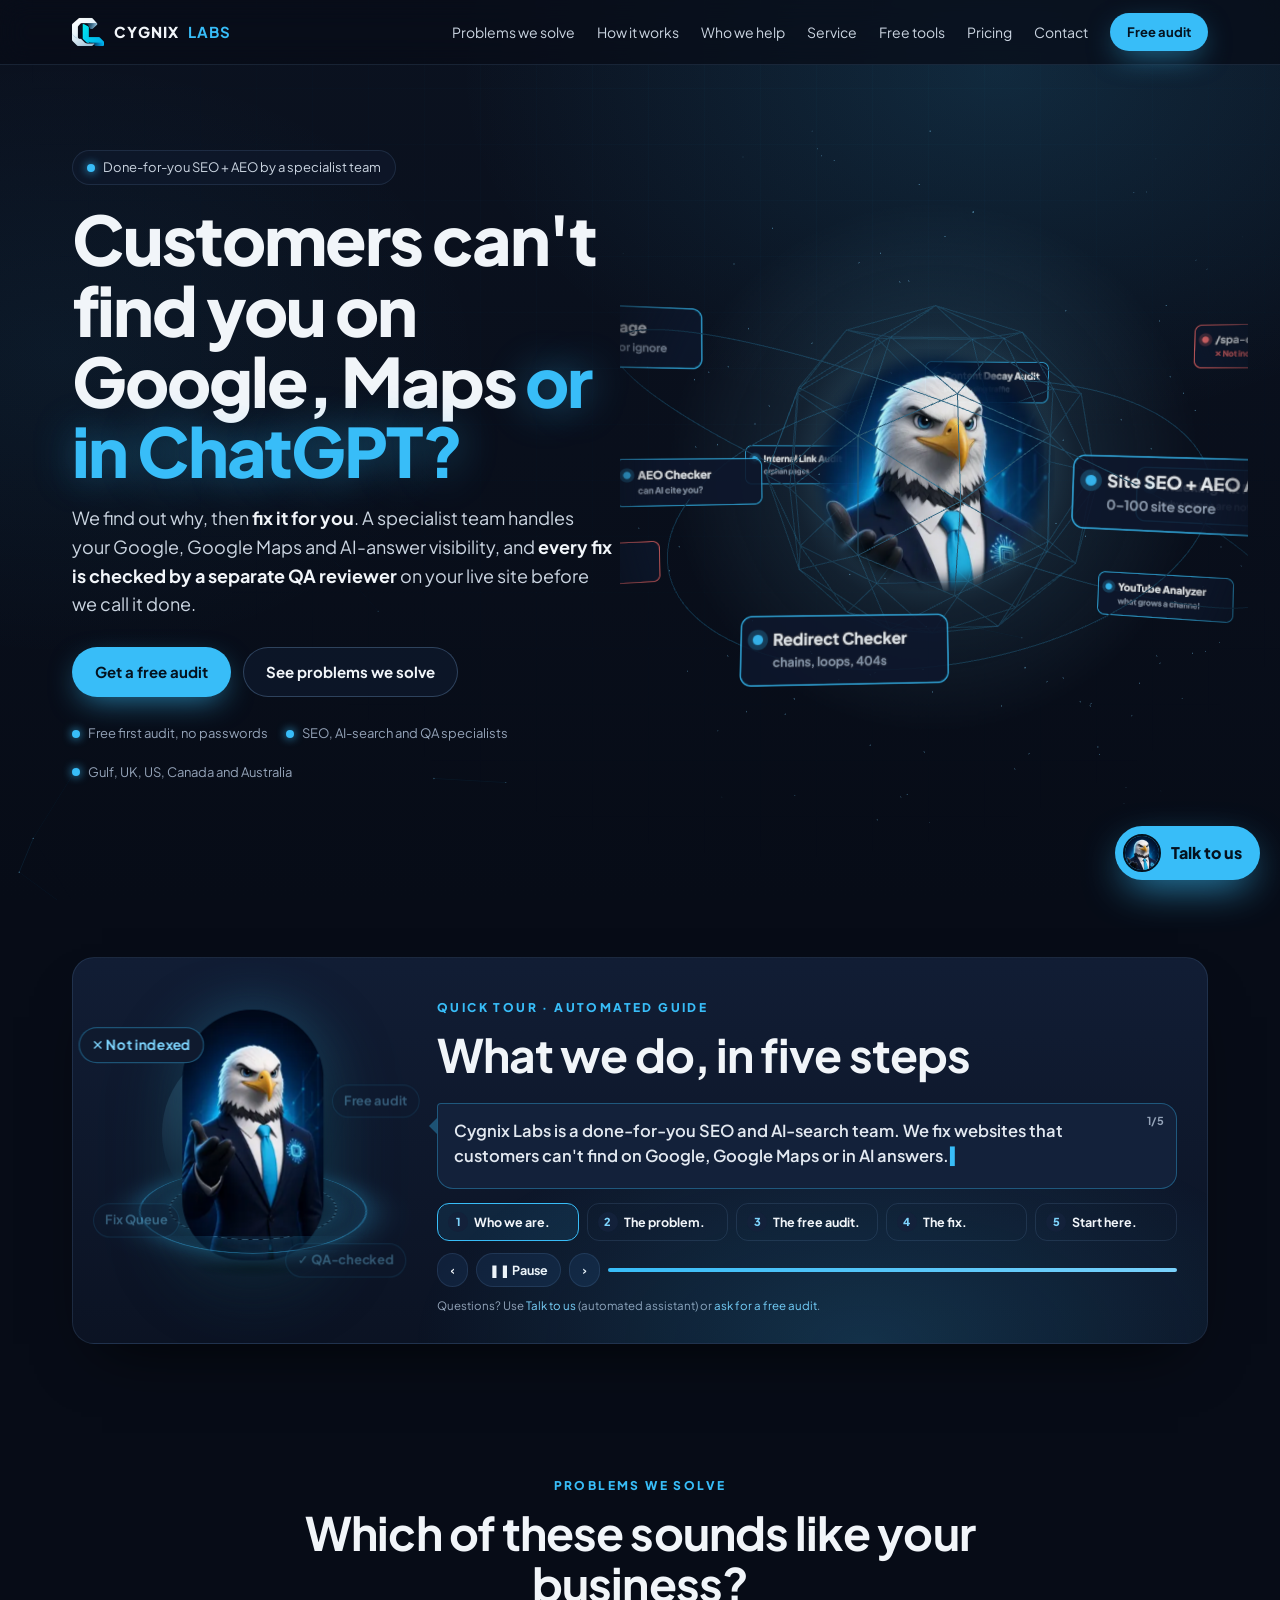
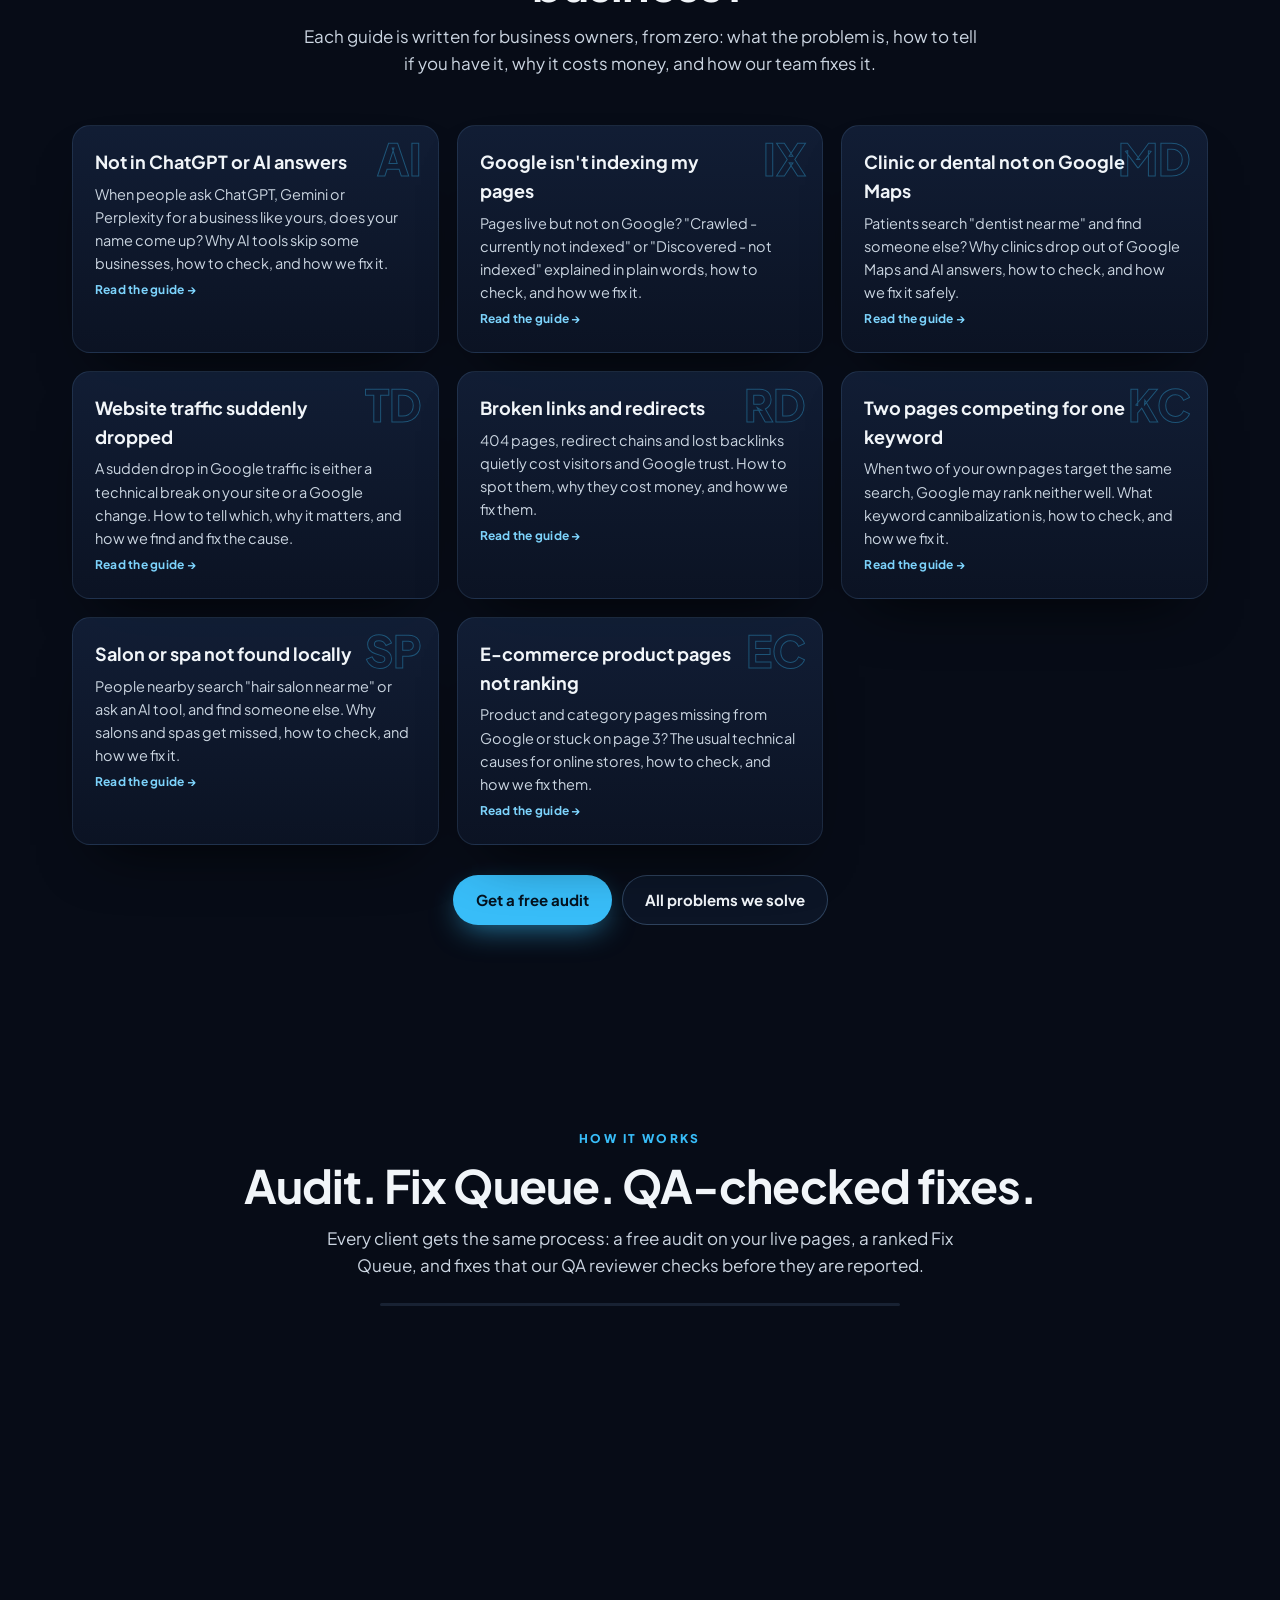
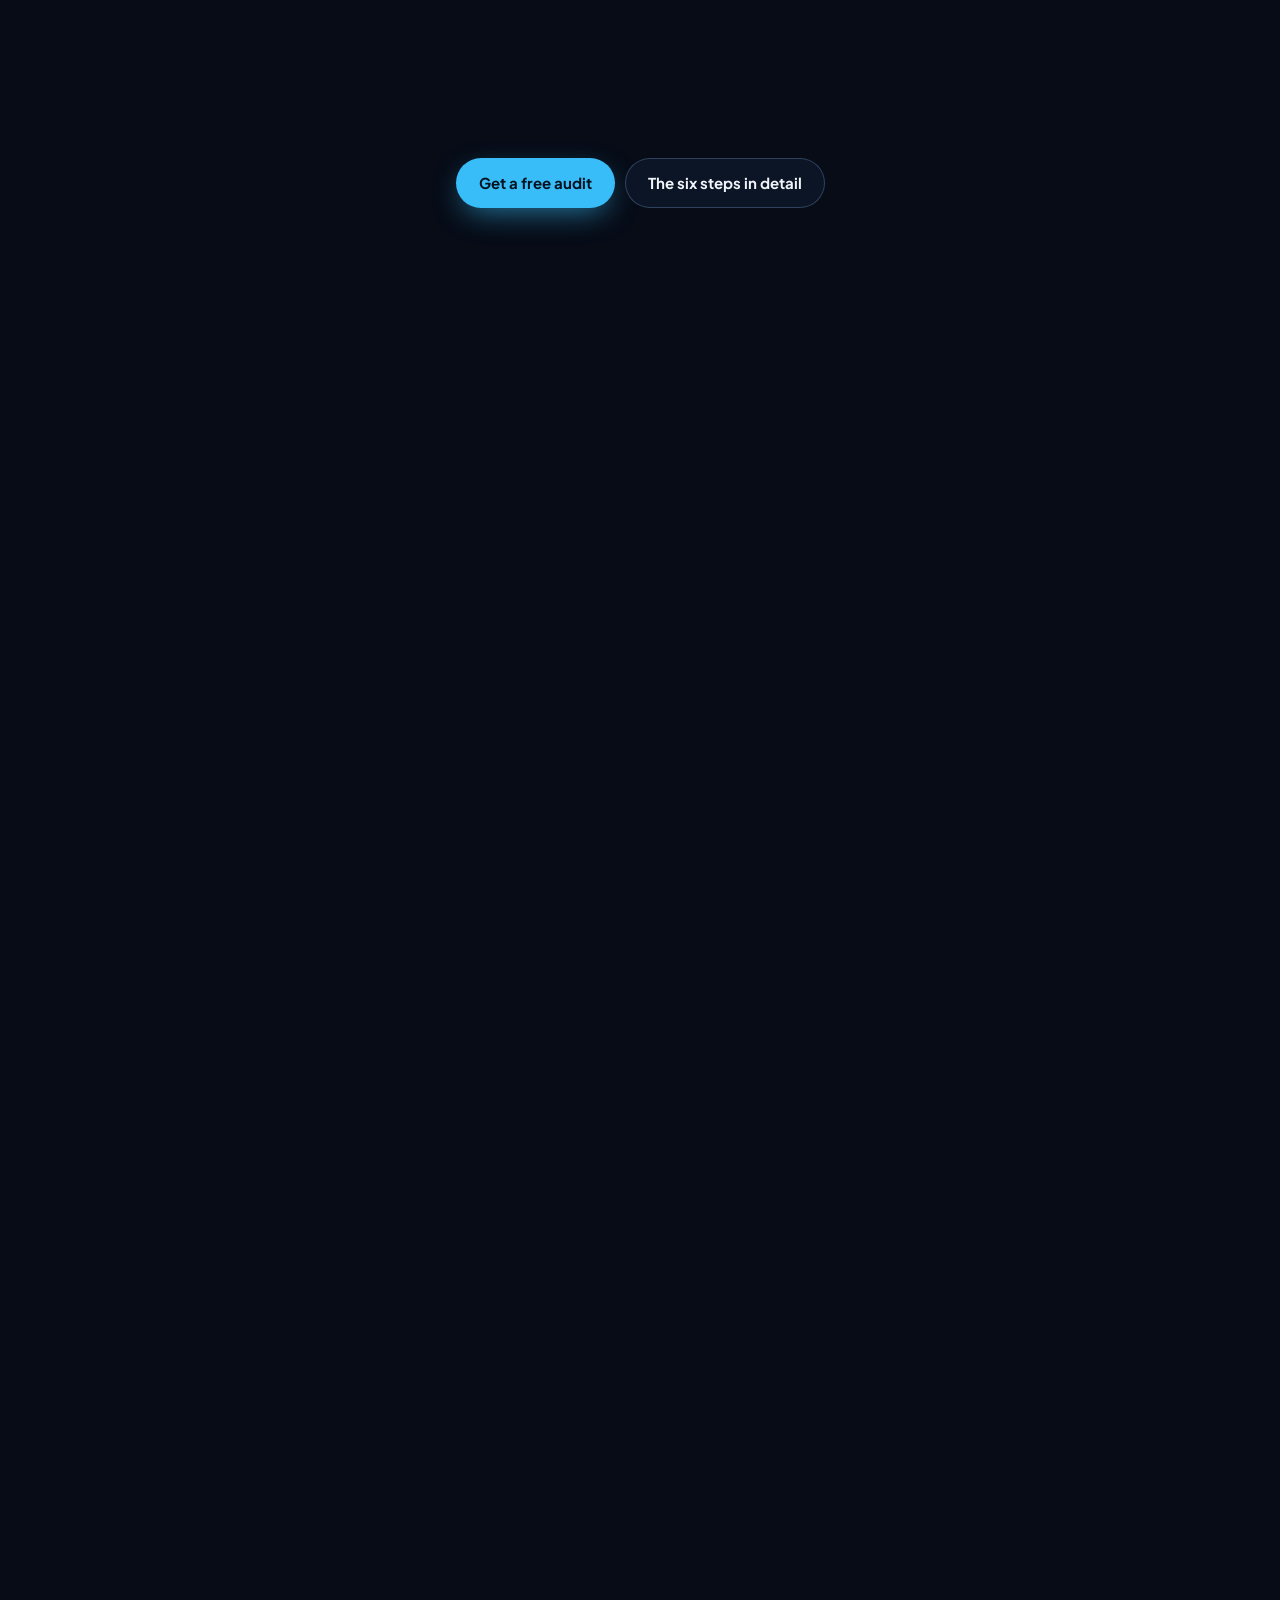
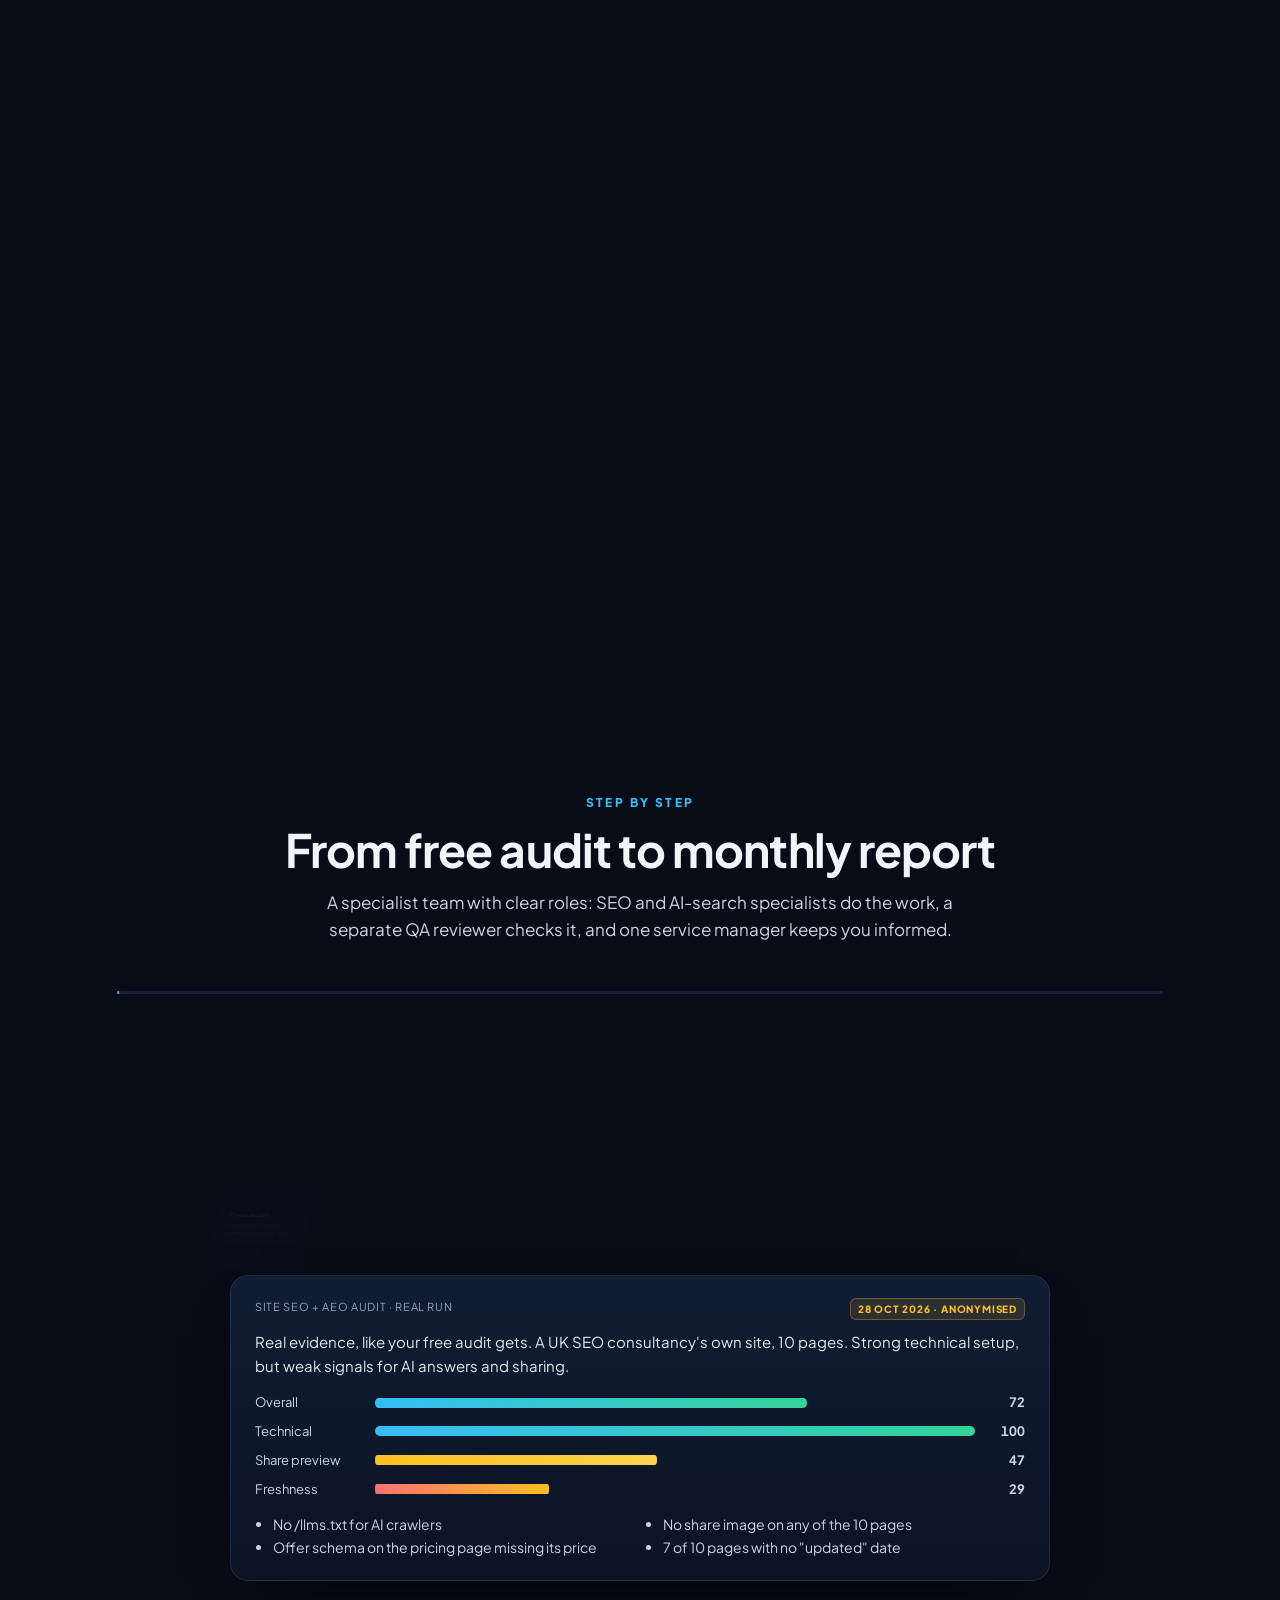
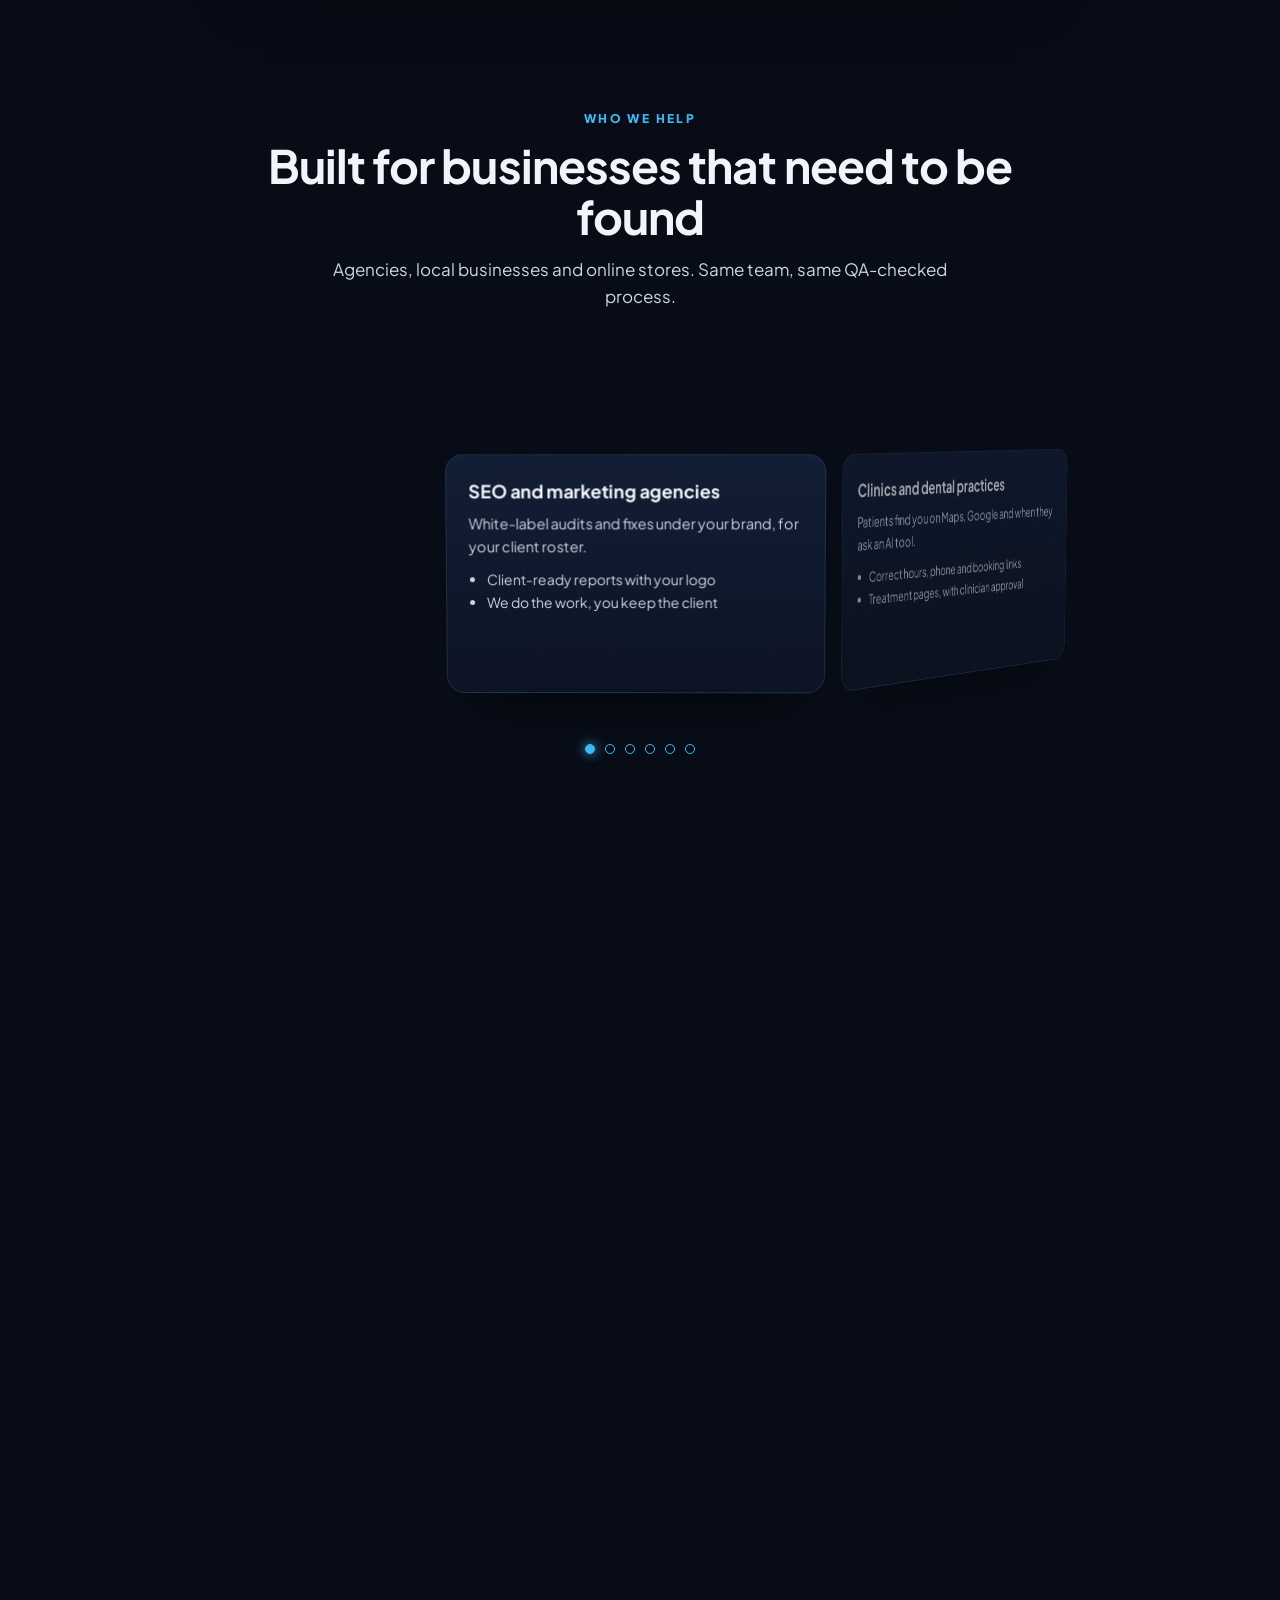
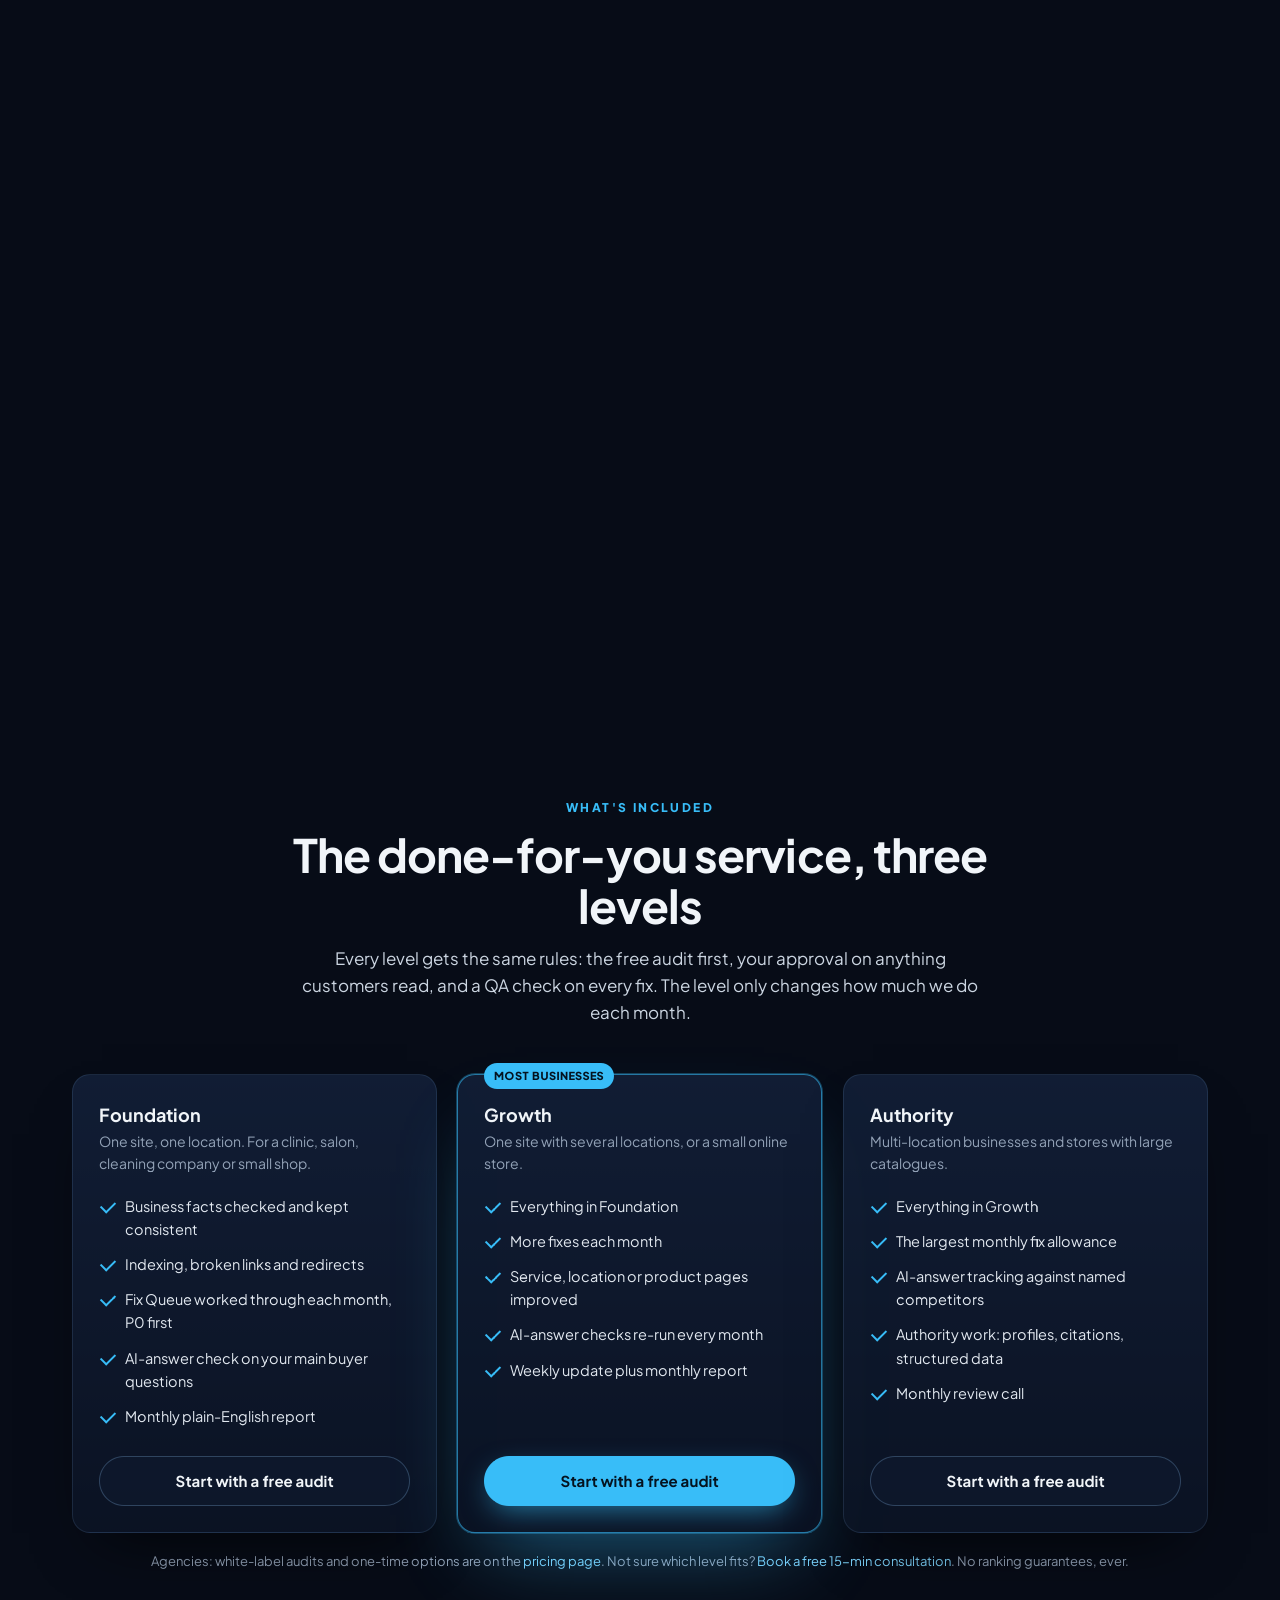
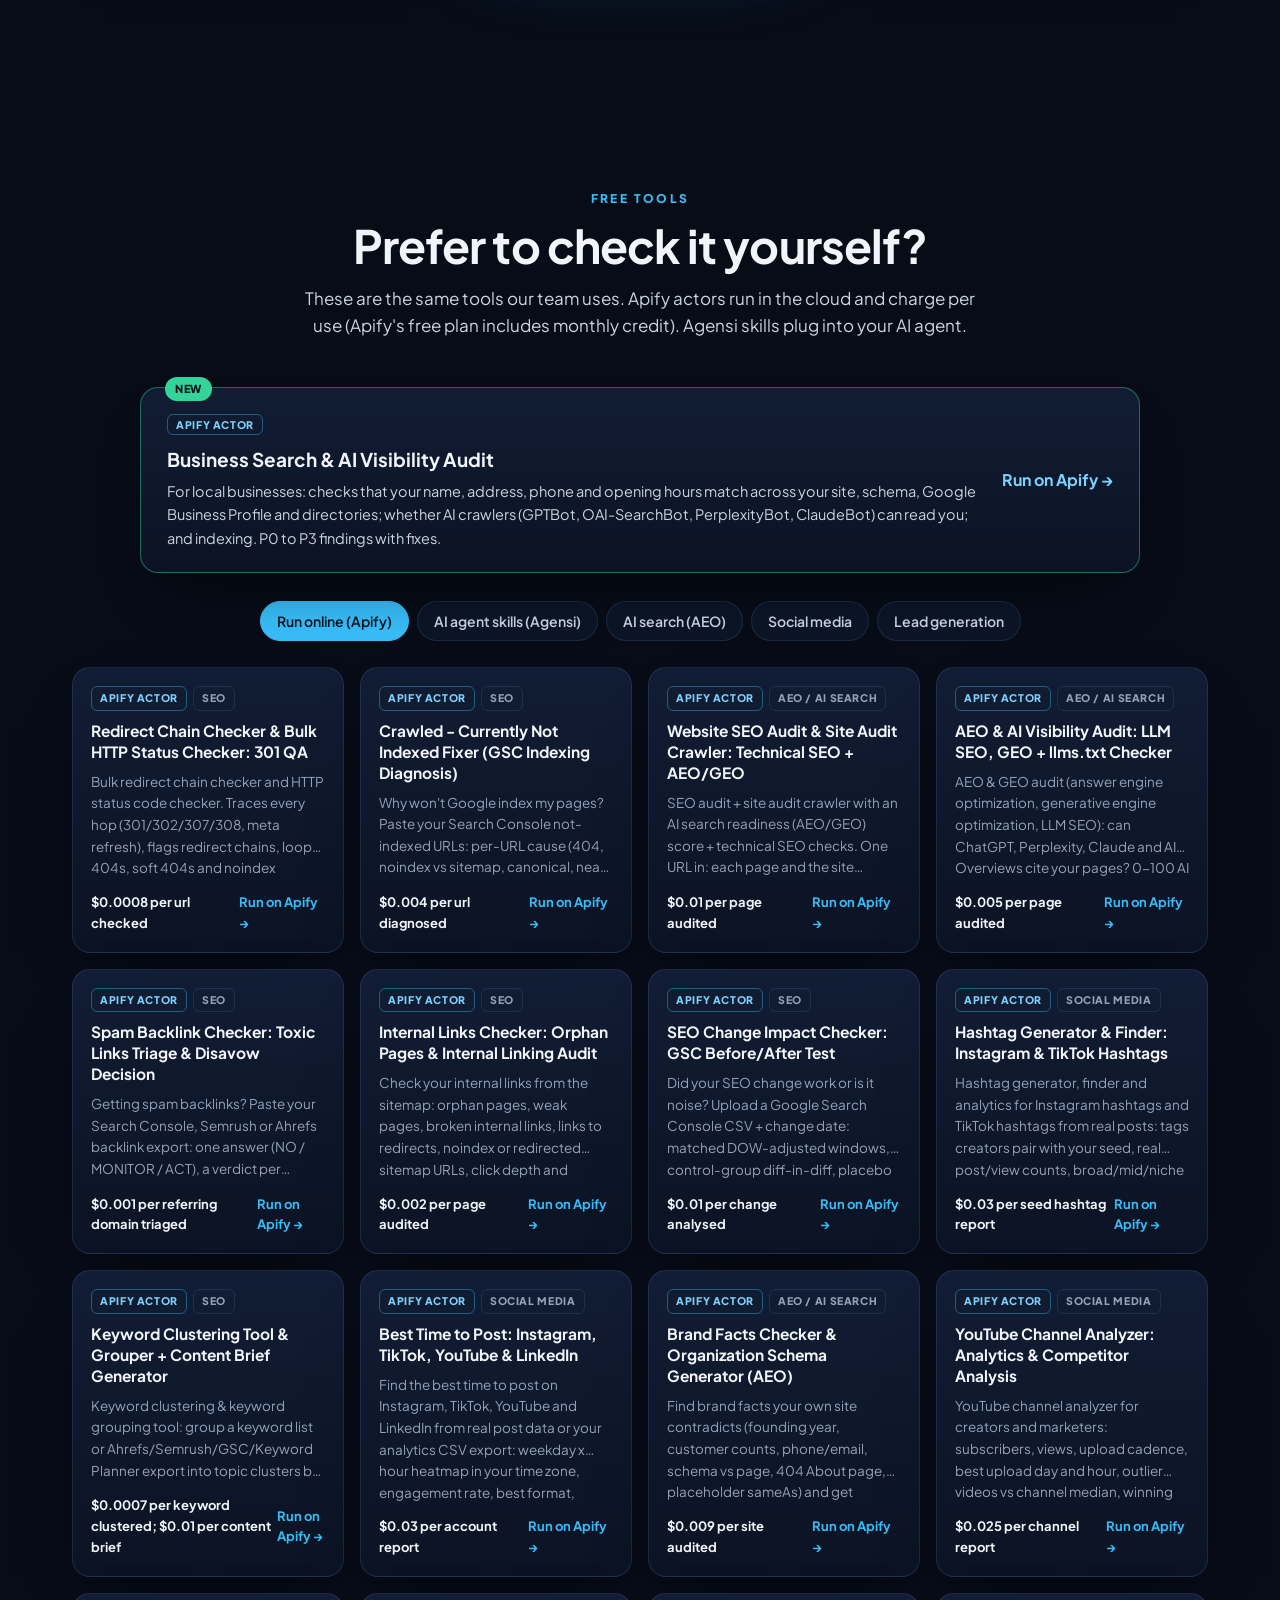
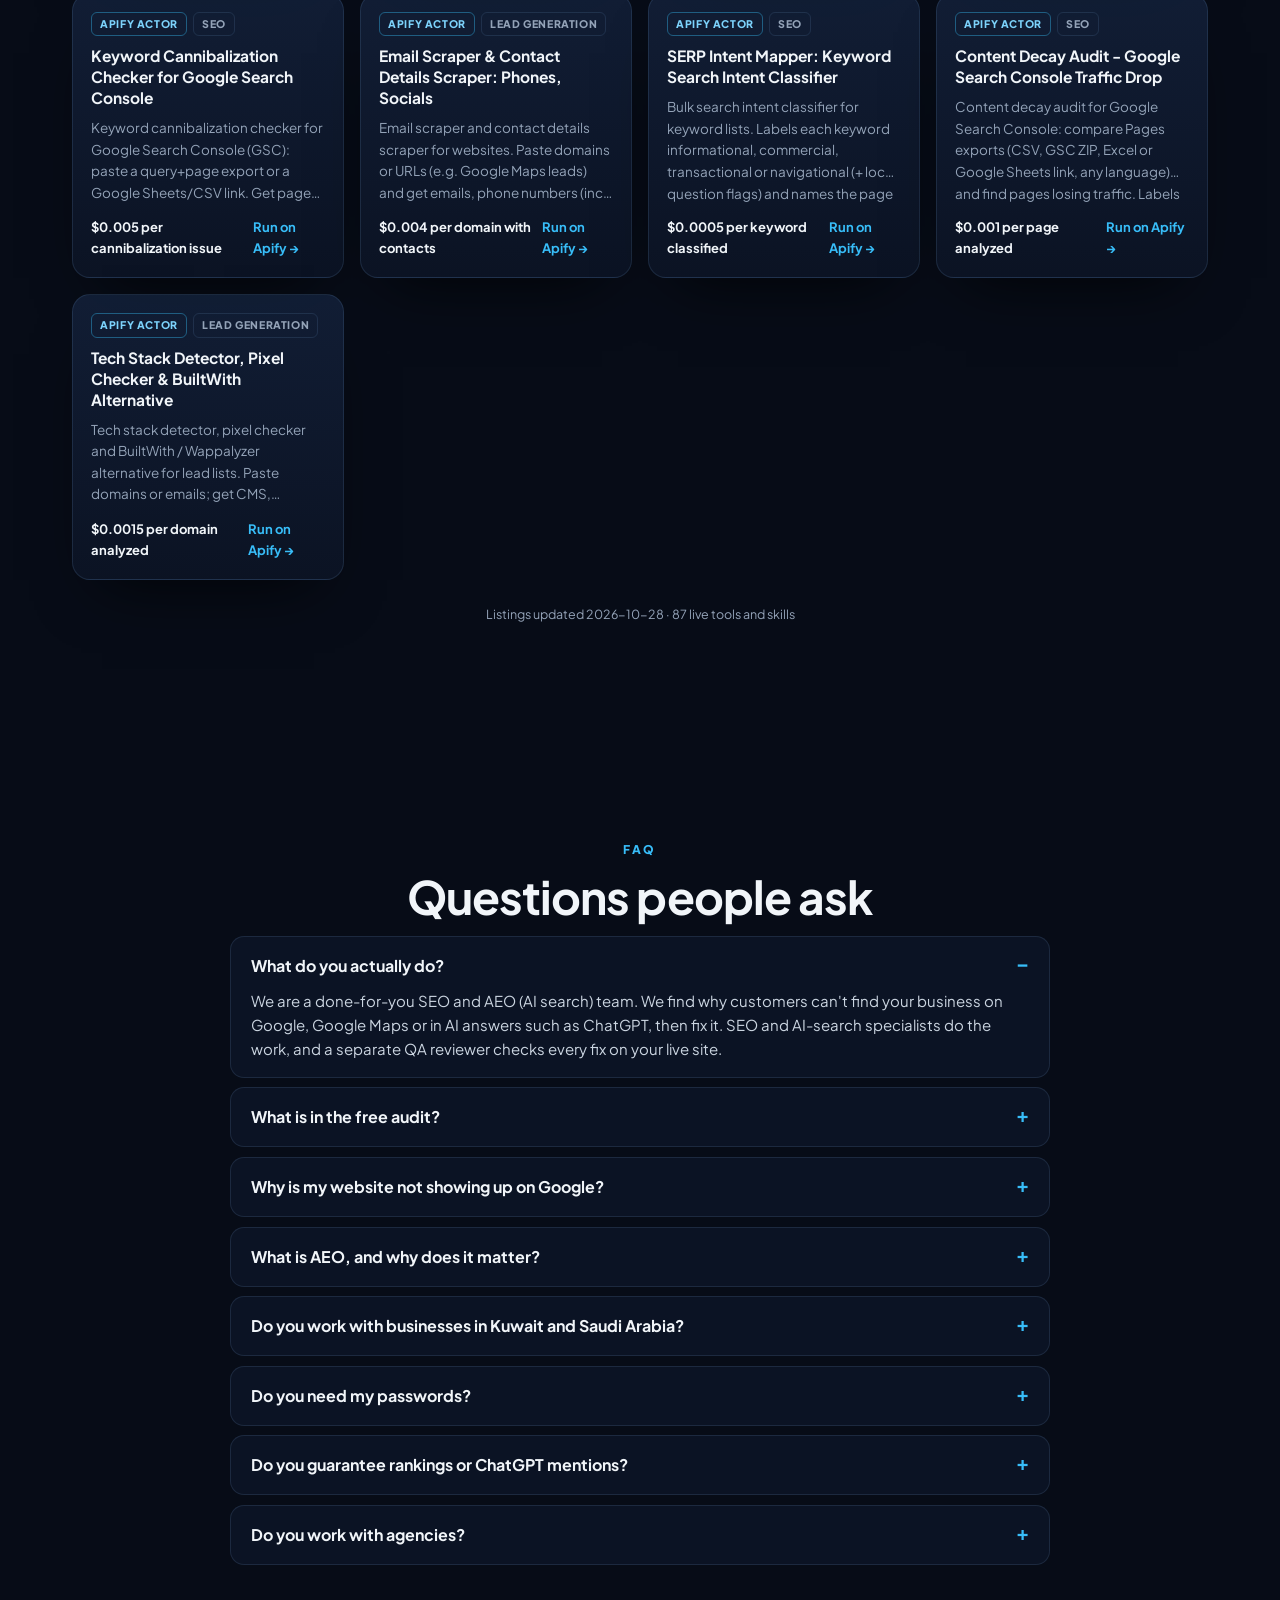
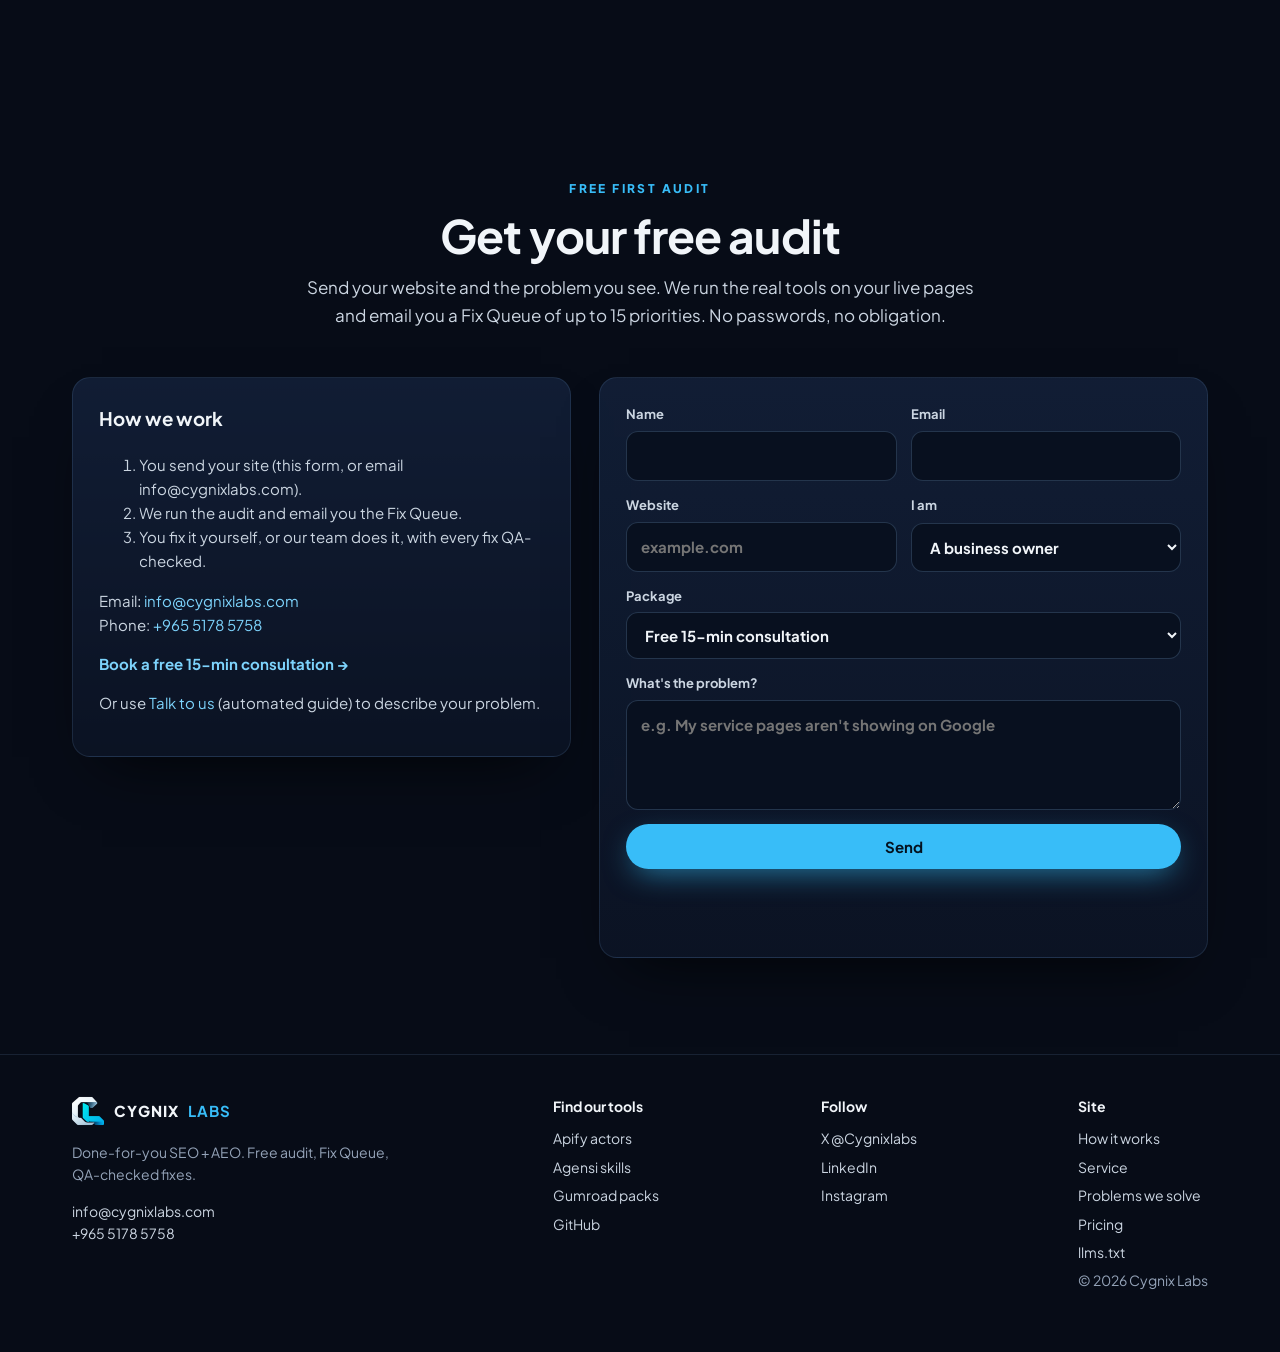
==== commit e344ccf4: "Deploy 2026-11-05T11:45:39Z" ====
--- a/index.html
+++ b/index.html
@@ -27,8 +27,8 @@
 <link rel="preload" href="assets/fonts/jakarta.woff2" as="font" type="font/woff2" crossorigin>
 <link rel="alternate" type="text/plain" title="llms.txt" href="llms.txt">
 <script>(function(){var d=document.documentElement,r=matchMedia('(prefers-reduced-motion: reduce)').matches;if(!r){d.classList.add('motion');if(matchMedia('(min-width: 981px)').matches&&!(navigator.deviceMemory&&navigator.deviceMemory<4))d.classList.add('motion-lg');}})();</script>
-<link rel="stylesheet" href="assets/css/site.css?v=202611051437">
-<link rel="stylesheet" href="assets/css/assist.css?v=202611051437">
+<link rel="stylesheet" href="assets/css/site.css?v=202611051445">
+<link rel="stylesheet" href="assets/css/assist.css?v=202611051445">
 <script type="application/ld+json">{"@context":"https://schema.org","@graph":[{"@type":"Organization","@id":"https://skills.cygnixlabs.com/#org","name":"Cygnix Labs","url":"https://skills.cygnixlabs.com/","logo":"https://skills.cygnixlabs.com/apple-touch-icon.png","image":"https://skills.cygnixlabs.com/assets/img/og.jpg","email":"info@cygnixlabs.com","description":"Cygnix Labs is a done-for-you SEO and AEO (AI search) team. We fix websites that customers can't find on Google, Google Maps or in AI answers such as ChatGPT: free audit, a ranked Fix Queue, and every fix QA-checked.","sameAs":["https://x.com/Cygnixlabs","https://www.linkedin.com/company/cygnix-labs","https://www.instagram.com/cygnix.labs/","https://apify.com/cygnix_labs","https://agensi.io/creators/cygnix-labs","https://cygnixlabs.gumroad.com/","https://github.com/cygnixlabs-cmd"],"telephone":"+96551785758","address":{"@type":"PostalAddress","streetAddress":"Floor 1, Office 48, Al Rehab Complex, Tunisia Street","addressLocality":"Hawalli","addressCountry":"KW"},"contactPoint":{"@type":"ContactPoint","contactType":"sales","email":"info@cygnixlabs.com","telephone":"+96551785758","availableLanguage":["English"]}},{"@type":"ProfessionalService","@id":"https://skills.cygnixlabs.com/#business","name":"Cygnix Labs","url":"https://skills.cygnixlabs.com/","image":"https://skills.cygnixlabs.com/assets/img/og.jpg","logo":"https://skills.cygnixlabs.com/apple-touch-icon.png","description":"Done-for-you SEO and AEO (answer engine optimization) service by a specialist team: free first audit, a Fix Queue of up to 15 priorities (P0-P3), client approval, specialist fixes, an independent QA check of every fix, and plain-English reports.","email":"info@cygnixlabs.com","telephone":"+96551785758","address":{"@type":"PostalAddress","streetAddress":"Floor 1, Office 48, Al Rehab Complex, Tunisia Street","addressLocality":"Hawalli","addressCountry":"KW"},"areaServed":[{"@type":"Country","name":"Kuwait"},{"@type":"Country","name":"Saudi Arabia"},{"@type":"Country","name":"United Arab Emirates"},{"@type":"Country","name":"Qatar"},{"@type":"Country","name":"Bahrain"},{"@type":"Country","name":"Oman"},{"@type":"Country","name":"United Kingdom"},{"@type":"Country","name":"United States"},{"@type":"Country","name":"Canada"},{"@type":"Country","name":"Australia"}],"parentOrganization":{"@id":"https://skills.cygnixlabs.com/#org"},"knowsAbout":["Search engine optimization","Answer engine optimization","Generative engine optimization","Local SEO","Google Business Profile","Technical SEO","Schema markup"],"knowsLanguage":["en"],"hasOfferCatalog":{"@type":"OfferCatalog","name":"Done-for-you SEO + AEO service","itemListElement":[{"@type":"Offer","name":"Free first audit","price":"0","priceCurrency":"USD","url":"https://skills.cygnixlabs.com/#contact","itemOffered":{"@type":"Service","name":"Free SEO + AEO audit with a Fix Queue of up to 15 priorities"}},{"@type":"Offer","name":"Foundation","url":"https://skills.cygnixlabs.com/#service","itemOffered":{"@type":"Service","name":"Foundation (done-for-you SEO + AEO)","description":"One site, one location: business facts, indexing, broken links and redirects, monthly Fix Queue work, AI-answer check, monthly report."}},{"@type":"Offer","name":"Growth","url":"https://skills.cygnixlabs.com/#service","itemOffered":{"@type":"Service","name":"Growth (done-for-you SEO + AEO)","description":"Several locations or a small store: more monthly fixes, page improvements, monthly AI-answer checks, weekly updates."}},{"@type":"Offer","name":"Authority","url":"https://skills.cygnixlabs.com/#service","itemOffered":{"@type":"Service","name":"Authority (done-for-you SEO + AEO)","description":"Multi-location or large catalogues: largest fix allowance, competitor AI-answer tracking, authority work, monthly review call."}}]}},{"@type":"WebSite","@id":"https://skills.cygnixlabs.com/#site","url":"https://skills.cygnixlabs.com/","name":"Cygnix Labs","publisher":{"@id":"https://skills.cygnixlabs.com/#org"}},{"@type":"ItemList","@id":"https://skills.cygnixlabs.com/#tools","name":"Cygnix Labs SEO and AEO tools","itemListElement":[{"@type":"ListItem","position":1,"item":{"@type":"SoftwareApplication","name":"Redirect Chain Checker & Bulk HTTP Status Checker: 301 QA","url":"https://apify.com/cygnix_labs/redirect-checker","applicationCategory":"BusinessApplication","operatingSystem":"Web (Apify cloud)","description":"Bulk redirect chain checker and HTTP status code checker. Traces every hop (301/302/307/308, meta refresh), flags redirect chains, loops, 404s, soft 404s and noindex targets, and QAs old→new redirect maps after a...","publisher":{"@id":"https://skills.cygnixlabs.com/#org"},"offers":{"@type":"Offer","url":"https://apify.com/cygnix_labs/redirect-checker","priceCurrency":"USD","description":"Pay per use: $0.0008 per url checked","price":"0.0008"}}},{"@type":"ListItem","position":2,"item":{"@type":"SoftwareApplication","name":"Crawled - Currently Not Indexed Fixer (GSC Indexing Diagnosis)","url":"https://apify.com/cygnix_labs/indexing-fix-planner","applicationCategory":"BusinessApplication","operatingSystem":"Web (Apify cloud)","description":"Why won't Google index my pages? Paste your Search Console not-indexed URLs: per-URL cause (404, noindex vs sitemap, canonical, near-duplicate, thin, JS-empty, orphan, weak links, low-value URL) + fix, in priority...","publisher":{"@id":"https://skills.cygnixlabs.com/#org"},"offers":{"@type":"Offer","url":"https://apify.com/cygnix_labs/indexing-fix-planner","priceCurrency":"USD","description":"Pay per use: $0.004 per url diagnosed","price":"0.004"}}},{"@type":"ListItem","position":3,"item":{"@type":"SoftwareApplication","name":"Website SEO Audit & Site Audit Crawler: Technical SEO + AEO/GEO","url":"https://apify.com/cygnix_labs/site-seo-aeo-audit","applicationCategory":"BusinessApplication","operatingSystem":"Web (Apify cloud)","description":"SEO audit + site audit crawler with an AI search readiness (AEO/GEO) score + technical SEO checks. One URL in: each page and the site scored 0-100 for meta tags, broken links, soft 404s, schema, llms.txt,...","publisher":{"@id":"https://skills.cygnixlabs.com/#org"},"offers":{"@type":"Offer","url":"https://apify.com/cygnix_labs/site-seo-aeo-audit","priceCurrency":"USD","description":"Pay per use: $0.01 per page audited","price":"0.01"}}},{"@type":"ListItem","position":4,"item":{"@type":"SoftwareApplication","name":"AEO & AI Visibility Audit: LLM SEO, GEO + llms.txt Checker","url":"https://apify.com/cygnix_labs/aeo-readiness-checker","applicationCategory":"BusinessApplication","operatingSystem":"Web (Apify cloud)","description":"AEO & GEO audit (answer engine optimization, generative engine optimization, LLM SEO): can ChatGPT, Perplexity, Claude and AI Overviews cite your pages? 0-100 AI search visibility score per URL, llms.txt checker,...","publisher":{"@id":"https://skills.cygnixlabs.com/#org"},"offers":{"@type":"Offer","url":"https://apify.com/cygnix_labs/aeo-readiness-checker","priceCurrency":"USD","description":"Pay per use: $0.005 per page audited","price":"0.005"}}},{"@type":"ListItem","position":5,"item":{"@type":"SoftwareApplication","name":"Spam Backlink Checker: Toxic Links Triage & Disavow Decision","url":"https://apify.com/cygnix_labs/spam-backlink-triage","applicationCategory":"BusinessApplication","operatingSystem":"Web (Apify cloud)","description":"Getting spam backlinks? Paste your Search Console, Semrush or Ahrefs backlink export: one answer (NO / MONITOR / ACT), a verdict per referring domain (OK, IGNORE, WATCH, DISAVOW), negative-SEO spike check, disavow...","publisher":{"@id":"https://skills.cygnixlabs.com/#org"},"offers":{"@type":"Offer","url":"https://apify.com/cygnix_labs/spam-backlink-triage","priceCurrency":"USD","description":"Pay per use: $0.001 per referring domain triaged","price":"0.001"}}},{"@type":"ListItem","position":6,"item":{"@type":"SoftwareApplication","name":"Internal Links Checker: Orphan Pages & Internal Linking Audit","url":"https://apify.com/cygnix_labs/internal-link-audit","applicationCategory":"BusinessApplication","operatingSystem":"Web (Apify cloud)","description":"Check your internal links from the sitemap: orphan pages, weak pages, broken internal links, links to redirects, noindex or redirected sitemap URLs, click depth and anchor text, with a fix per page. First 25 pages...","publisher":{"@id":"https://skills.cygnixlabs.com/#org"},"offers":{"@type":"Offer","url":"https://apify.com/cygnix_labs/internal-link-audit","priceCurrency":"USD","description":"Pay per use: $0.002 per page audited","price":"0.002"}}},{"@type":"ListItem","position":7,"item":{"@type":"SoftwareApplication","name":"SEO Change Impact Checker: GSC Before/After Test","url":"https://apify.com/cygnix_labs/seo-change-impact-checker","applicationCategory":"BusinessApplication","operatingSystem":"Web (Apify cloud)","description":"Did your SEO change work or is it noise? Upload a Google Search Console CSV + change date: matched DOW-adjusted windows, control-group diff-in-diff, placebo noise band, GSC lag guard, verdict REAL WIN / LOSS / NOISE...","publisher":{"@id":"https://skills.cygnixlabs.com/#org"},"offers":{"@type":"Offer","url":"https://apify.com/cygnix_labs/seo-change-impact-checker","priceCurrency":"USD","description":"Pay per use: $0.01 per change analysed","price":"0.01"}}},{"@type":"ListItem","position":8,"item":{"@type":"SoftwareApplication","name":"Hashtag Generator & Finder: Instagram & TikTok Hashtags","url":"https://apify.com/cygnix_labs/hashtag-research-strategy","applicationCategory":"BusinessApplication","operatingSystem":"Web (Apify cloud)","description":"Hashtag generator, finder and analytics for Instagram hashtags and TikTok hashtags from real posts: tags creators pair with your seed, real post/view counts, broad/mid/niche tiers, paste-ready 5 and 15 tag sets,...","publisher":{"@id":"https://skills.cygnixlabs.com/#org"},"offers":{"@type":"Offer","url":"https://apify.com/cygnix_labs/hashtag-research-strategy","priceCurrency":"USD","description":"Pay per use: $0.03 per seed hashtag report","price":"0.03"}}},{"@type":"ListItem","position":9,"item":{"@type":"SoftwareApplication","name":"Keyword Clustering Tool & Grouper + Content Brief Generator","url":"https://apify.com/cygnix_labs/keyword-clusterer-brief","applicationCategory":"BusinessApplication","operatingSystem":"Web (Apify cloud)","description":"Keyword clustering & keyword grouping tool: group a keyword list or Ahrefs/Semrush/GSC/Keyword Planner export into topic clusters by shared terms + search intent, build a topical map, get content briefs. 100 keywords...","publisher":{"@id":"https://skills.cygnixlabs.com/#org"},"offers":{"@type":"Offer","url":"https://apify.com/cygnix_labs/keyword-clusterer-brief","priceCurrency":"USD","description":"Pay per use: $0.0007 per keyword clustered; $0.01 per content brief","price":"0.0007"}}},{"@type":"ListItem","position":10,"item":{"@type":"SoftwareApplication","name":"Best Time to Post: Instagram, TikTok, YouTube & LinkedIn","url":"https://apify.com/cygnix_labs/social-best-time-to-post","applicationCategory":"BusinessApplication","operatingSystem":"Web (Apify cloud)","description":"Find the best time to post on Instagram, TikTok, YouTube and LinkedIn from real post data or your analytics CSV export: weekday x hour heatmap in your time zone, engagement rate, best format, caption and hashtag fit,...","publisher":{"@id":"https://skills.cygnixlabs.com/#org"},"offers":{"@type":"Offer","url":"https://apify.com/cygnix_labs/social-best-time-to-post","priceCurrency":"USD","description":"Pay per use: $0.03 per account report","price":"0.03"}}},{"@type":"ListItem","position":11,"item":{"@type":"SoftwareApplication","name":"Brand Facts Checker & Organization Schema Generator (AEO)","url":"https://apify.com/cygnix_labs/brand-facts-checker","applicationCategory":"BusinessApplication","operatingSystem":"Web (Apify cloud)","description":"Find brand facts your own site contradicts (founding year, customer counts, phone/email, schema vs page, 404 About page, placeholder sameAs) and get Organization JSON-LD + a citable brand-facts page for AI Overviews,...","publisher":{"@id":"https://skills.cygnixlabs.com/#org"},"offers":{"@type":"Offer","url":"https://apify.com/cygnix_labs/brand-facts-checker","priceCurrency":"USD","description":"Pay per use: $0.009 per site audited","price":"0.009"}}},{"@type":"ListItem","position":12,"item":{"@type":"SoftwareApplication","name":"YouTube Channel Analyzer: Analytics & Competitor Analysis","url":"https://apify.com/cygnix_labs/youtube-channel-analyzer","applicationCategory":"BusinessApplication","operatingSystem":"Web (Apify cloud)","description":"YouTube channel analyzer for creators and marketers: subscribers, views, upload cadence, best upload day and hour, outlier videos vs channel median, winning title patterns and topics, engagement rate, Shorts vs...","publisher":{"@id":"https://skills.cygnixlabs.com/#org"},"offers":{"@type":"Offer","url":"https://apify.com/cygnix_labs/youtube-channel-analyzer","priceCurrency":"USD","description":"Pay per use: $0.025 per channel report","price":"0.025"}}},{"@type":"ListItem","position":13,"item":{"@type":"SoftwareApplication","name":"Keyword Cannibalization Checker for Google Search Console","url":"https://apify.com/cygnix_labs/keyword-cannibalization-finder","applicationCategory":"BusinessApplication","operatingSystem":"Web (Apify cloud)","description":"Keyword cannibalization checker for Google Search Console (GSC): paste a query+page export or a Google Sheets/CSV link. Get pages competing for the same keyword, click split, HIGH/MEDIUM/LOW severity and the safe fix...","publisher":{"@id":"https://skills.cygnixlabs.com/#org"},"offers":{"@type":"Offer","url":"https://apify.com/cygnix_labs/keyword-cannibalization-finder","priceCurrency":"USD","description":"Pay per use: $0.005 per cannibalization issue","price":"0.005"}}},{"@type":"ListItem","position":14,"item":{"@type":"SoftwareApplication","name":"Email Scraper & Contact Details Scraper: Phones, Socials","url":"https://apify.com/cygnix_labs/outreach-contact-finder","applicationCategory":"BusinessApplication","operatingSystem":"Web (Apify cloud)","description":"Email scraper and contact details scraper for websites. Paste domains or URLs (e.g. Google Maps leads) and get emails, phone numbers (incl. WhatsApp), contact/impressum pages and social links (LinkedIn, X, Instagram,...","publisher":{"@id":"https://skills.cygnixlabs.com/#org"},"offers":{"@type":"Offer","url":"https://apify.com/cygnix_labs/outreach-contact-finder","priceCurrency":"USD","description":"Pay per use: $0.004 per domain with contacts","price":"0.004"}}},{"@type":"ListItem","position":15,"item":{"@type":"SoftwareApplication","name":"SERP Intent Mapper: Keyword Search Intent Classifier","url":"https://apify.com/cygnix_labs/serp-intent-mapper","applicationCategory":"BusinessApplication","operatingSystem":"Web (Apify cloud)","description":"Bulk search intent classifier for keyword lists. Labels each keyword informational, commercial, transactional or navigational (+ local, question flags) and names the page type to build. English, Spanish, German,...","publisher":{"@id":"https://skills.cygnixlabs.com/#org"},"offers":{"@type":"Offer","url":"https://apify.com/cygnix_labs/serp-intent-mapper","priceCurrency":"USD","description":"Pay per use: $0.0005 per keyword classified","price":"0.0005"}}},{"@type":"ListItem","position":16,"item":{"@type":"SoftwareApplication","name":"Content Decay Audit - Google Search Console Traffic Drop","url":"https://apify.com/cygnix_labs/content-decay-audit","applicationCategory":"BusinessApplication","operatingSystem":"Web (Apify cloud)","description":"Content decay audit for Google Search Console: compare Pages exports (CSV, GSC ZIP, Excel or Google Sheets link, any language) and find pages losing traffic. Labels LOST, RANK_SLIP, DECAYING, CTR_DROP, ranked by...","publisher":{"@id":"https://skills.cygnixlabs.com/#org"},"offers":{"@type":"Offer","url":"https://apify.com/cygnix_labs/content-decay-audit","priceCurrency":"USD","description":"Pay per use: $0.001 per page analyzed","price":"0.001"}}},{"@type":"ListItem","position":17,"item":{"@type":"SoftwareApplication","name":"Tech Stack Detector, Pixel Checker & BuiltWith Alternative","url":"https://apify.com/cygnix_labs/website-tech-stack-detector","applicationCategory":"BusinessApplication","operatingSystem":"Web (Apify cloud)","description":"Tech stack detector, pixel checker and BuiltWith / Wappalyzer alternative for lead lists. Paste domains or emails; get CMS, Shopify, GA4, GTM tags, Meta/TikTok/LinkedIn pixels, tracking IDs, consent, chat, hosting...","publisher":{"@id":"https://skills.cygnixlabs.com/#org"},"offers":{"@type":"Offer","url":"https://apify.com/cygnix_labs/website-tech-stack-detector","priceCurrency":"USD","description":"Pay per use: $0.0015 per domain analyzed","price":"0.0015"}}},{"@type":"ListItem","position":18,"item":{"@type":"Product","name":"Spam Backlink Triage: Should I Care or Disavow? (Toxic Links Checker)","url":"https://agensi.io/skills/spam-backlink-triage-should-i-care-or-disavow-toxic-links-checker","description":"Should I Care or Disavow? (Toxic Links Checker)","category":"SEO","brand":{"@type":"Brand","name":"Cygnix Labs"},"offers":{"@type":"Offer","url":"https://agensi.io/skills/spam-backlink-triage-should-i-care-or-disavow-toxic-links-checker","priceCurrency":"USD","availability":"https://schema.org/InStock","price":"7"}}},{"@type":"ListItem","position":19,"item":{"@type":"Product","name":"Indexing Fix Planner: Why Google Won't Index Your Pages (Crawled - Currently Not Indexed)","url":"https://agensi.io/skills/indexing-fix-planner-why-google-won-t-index-your-pages-crawled-currently-not-indexed","description":"Why Google Won't Index Your Pages (Crawled - Currently Not Indexed)","category":"SEO","brand":{"@type":"Brand","name":"Cygnix Labs"},"offers":{"@type":"Offer","url":"https://agensi.io/skills/indexing-fix-planner-why-google-won-t-index-your-pages-crawled-currently-not-indexed","priceCurrency":"USD","availability":"https://schema.org/InStock","price":"7"}}},{"@type":"ListItem","position":20,"item":{"@type":"Product","name":"SEO Change Impact Checker: Did It Work or Is It Noise?","url":"https://agensi.io/skills/seo-change-impact-checker-did-it-work-or-is-it-noise","description":"Did It Work or Is It Noise?","category":"SEO","brand":{"@type":"Brand","name":"Cygnix Labs"},"offers":{"@type":"Offer","url":"https://agensi.io/skills/seo-change-impact-checker-did-it-work-or-is-it-noise","priceCurrency":"USD","availability":"https://schema.org/InStock","price":"7"}}},{"@type":"ListItem","position":21,"item":{"@type":"Product","name":"Brand Facts Page Builder: The About Page AI Overviews Cite","url":"https://agensi.io/skills/brand-facts-page-builder-the-about-page-ai-overviews-cite","description":"The About Page AI Overviews Cite","category":"AEO / AI search","brand":{"@type":"Brand","name":"Cygnix Labs"},"offers":{"@type":"Offer","url":"https://agensi.io/skills/brand-facts-page-builder-the-about-page-ai-overviews-cite","priceCurrency":"USD","availability":"https://schema.org/InStock","price":"7"}}},{"@type":"ListItem","position":22,"item":{"@type":"Product","name":"AI Search Visibility Pro: GEO/AEO Audit + AI Citation SOV","url":"https://agensi.io/skills/ai-search-visibility-pro-geo-aeo-audit-ai-citation-sov","description":"GEO/AEO Audit + AI Citation SOV","category":"AEO / AI search","brand":{"@type":"Brand","name":"Cygnix Labs"},"offers":{"@type":"Offer","url":"https://agensi.io/skills/ai-search-visibility-pro-geo-aeo-audit-ai-citation-sov","priceCurrency":"USD","availability":"https://schema.org/InStock","price":"39"}}},{"@type":"ListItem","position":23,"item":{"@type":"Product","name":"Google Search Console SEO Bundle: 7 Growth Skills","url":"https://agensi.io/skills/google-search-console-seo-bundle-7-growth-skills","description":"7 Growth Skills","category":"SEO","brand":{"@type":"Brand","name":"Cygnix Labs"},"offers":{"@type":"Offer","url":"https://agensi.io/skills/google-search-console-seo-bundle-7-growth-skills","priceCurrency":"USD","availability":"https://schema.org/InStock","price":"29"}}},{"@type":"ListItem","position":24,"item":{"@type":"Product","name":"GSC History Warehouse: Keep Data Past 16 Months","url":"https://agensi.io/skills/gsc-history-warehouse-keep-data-past-16-months","description":"Keep Data Past 16 Months","category":"Productivity","brand":{"@type":"Brand","name":"Cygnix Labs"},"offers":{"@type":"Offer","url":"https://agensi.io/skills/gsc-history-warehouse-keep-data-past-16-months","priceCurrency":"USD","availability":"https://schema.org/InStock","price":"7"}}},{"@type":"ListItem","position":25,"item":{"@type":"Product","name":"SEO Plan Pre-Mortem: Grade Any SEO/AEO Plan Out of 100","url":"https://agensi.io/skills/seo-plan-pre-mortem-grade-any-seo-aeo-plan-out-of-100","description":"Grade Any SEO/AEO Plan Out of 100","category":"AEO / AI search","brand":{"@type":"Brand","name":"Cygnix Labs"},"offers":{"@type":"Offer","url":"https://agensi.io/skills/seo-plan-pre-mortem-grade-any-seo-aeo-plan-out-of-100","priceCurrency":"USD","availability":"https://schema.org/InStock","price":"7"}}},{"@type":"ListItem","position":26,"item":{"@type":"Product","name":"Tech-to-Plain-English Rewriter: PM, Support & Exec","url":"https://agensi.io/skills/tech-to-plain-english-rewriter-pm-support-exec","description":"PM, Support & Exec","category":"Productivity","brand":{"@type":"Brand","name":"Cygnix Labs"},"offers":{"@type":"Offer","url":"https://agensi.io/skills/tech-to-plain-english-rewriter-pm-support-exec","priceCurrency":"USD","availability":"https://schema.org/InStock","price":"5"}}},{"@type":"ListItem","position":27,"item":{"@type":"Product","name":"Statistics Hub Page Builder: Earn Backlinks & AI Citations","url":"https://agensi.io/skills/statistics-hub-page-builder-earn-backlinks-ai-citations","description":"Earn Backlinks & AI Citations","category":"SEO","brand":{"@type":"Brand","name":"Cygnix Labs"},"offers":{"@type":"Offer","url":"https://agensi.io/skills/statistics-hub-page-builder-earn-backlinks-ai-citations","priceCurrency":"USD","availability":"https://schema.org/InStock","price":"7"}}},{"@type":"ListItem","position":28,"item":{"@type":"Product","name":"TikTok & Instagram Carousel Builder: Hooks to PNG Slides","url":"https://agensi.io/skills/tiktok-instagram-carousel-builder-hooks-to-png-slides","description":"Hooks to PNG Slides","category":"Social media","brand":{"@type":"Brand","name":"Cygnix Labs"},"offers":{"@type":"Offer","url":"https://agensi.io/skills/tiktok-instagram-carousel-builder-hooks-to-png-slides","priceCurrency":"USD","availability":"https://schema.org/InStock","price":"7"}}},{"@type":"ListItem","position":29,"item":{"@type":"Product","name":"Hreflang Checker & Fixer: Return Tags, Codes, x-default","url":"https://agensi.io/skills/hreflang-checker-fixer-return-tags-codes-x-default","description":"Return Tags, Codes, x-default","category":"Developer","brand":{"@type":"Brand","name":"Cygnix Labs"},"offers":{"@type":"Offer","url":"https://agensi.io/skills/hreflang-checker-fixer-return-tags-codes-x-default","priceCurrency":"USD","availability":"https://schema.org/InStock","price":"6"}}},{"@type":"ListItem","position":30,"item":{"@type":"Product","name":"Skill Seller Kit: Turn a Workflow into a SKILL.md That Sells","url":"https://agensi.io/skills/skill-seller-kit-turn-a-workflow-into-a-skill-md-that-sells","description":"Turn a Workflow into a SKILL.md That Sells","category":"Productivity","brand":{"@type":"Brand","name":"Cygnix Labs"},"offers":{"@type":"Offer","url":"https://agensi.io/skills/skill-seller-kit-turn-a-workflow-into-a-skill-md-that-sells","priceCurrency":"USD","availability":"https://schema.org/InStock","price":"7"}}},{"@type":"ListItem","position":31,"item":{"@type":"Product","name":"Local AI Visibility Audit: Does ChatGPT Recommend You?","url":"https://agensi.io/skills/local-ai-visibility-audit-does-chatgpt-recommend-you","description":"Does ChatGPT Recommend You?","category":"Productivity","brand":{"@type":"Brand","name":"Cygnix Labs"},"offers":{"@type":"Offer","url":"https://agensi.io/skills/local-ai-visibility-audit-does-chatgpt-recommend-you","priceCurrency":"USD","availability":"https://schema.org/InStock","price":"14"}}},{"@type":"ListItem","position":32,"item":{"@type":"Product","name":"Search Console Quick Wins: Striking-Distance + CTR Fixes","url":"https://agensi.io/skills/search-console-quick-wins-striking-distance-ctr-fixes","description":"Striking-Distance + CTR Fixes","category":"Productivity","brand":{"@type":"Brand","name":"Cygnix Labs"},"offers":{"@type":"Offer","url":"https://agensi.io/skills/search-console-quick-wins-striking-distance-ctr-fixes","priceCurrency":"USD","availability":"https://schema.org/InStock","price":"6"}}},{"@type":"ListItem","position":33,"item":{"@type":"Product","name":"AI Citation Share-of-Voice Panel: AI Visibility Audit","url":"https://agensi.io/skills/ai-citation-share-of-voice-panel-ai-visibility-audit","description":"AI Visibility Audit","category":"Productivity","brand":{"@type":"Brand","name":"Cygnix Labs"},"offers":{"@type":"Offer","url":"https://agensi.io/skills/ai-citation-share-of-voice-panel-ai-visibility-audit","priceCurrency":"USD","availability":"https://schema.org/InStock","price":"17"}}},{"@type":"ListItem","position":34,"item":{"@type":"Product","name":"AI Search Visibility Suite: 0-100 GEO Score + Report","url":"https://agensi.io/skills/ai-search-visibility-suite-0-100-geo-score-report","description":"0-100 GEO Score + Report","category":"Productivity","brand":{"@type":"Brand","name":"Cygnix Labs"},"offers":{"@type":"Offer","url":"https://agensi.io/skills/ai-search-visibility-suite-0-100-geo-score-report","priceCurrency":"USD","availability":"https://schema.org/InStock","price":"22"}}},{"@type":"ListItem","position":35,"item":{"@type":"Product","name":"Social Share Preview Audit: OG + Twitter Cards","url":"https://agensi.io/skills/social-share-preview-audit-og-twitter-cards","description":"OG + Twitter Cards","category":"Social media","brand":{"@type":"Brand","name":"Cygnix Labs"},"offers":{"@type":"Offer","url":"https://agensi.io/skills/social-share-preview-audit-og-twitter-cards","priceCurrency":"USD","availability":"https://schema.org/InStock","price":"6"}}},{"@type":"ListItem","position":36,"item":{"@type":"Product","name":"Citation Freshness Audit: dateModified + Sitemap","url":"https://agensi.io/skills/citation-freshness-audit-datemodified-sitemap","description":"dateModified + Sitemap","category":"Productivity","brand":{"@type":"Brand","name":"Cygnix Labs"},"offers":{"@type":"Offer","url":"https://agensi.io/skills/citation-freshness-audit-datemodified-sitemap","priceCurrency":"USD","availability":"https://schema.org/InStock","price":"7"}}},{"@type":"ListItem","position":37,"item":{"@type":"Product","name":"Ship Schema That Wins Rich Results: JSON-LD Audit","url":"https://agensi.io/skills/ship-schema-that-wins-rich-results-json-ld-audit","description":"JSON-LD Audit","category":"AEO / AI search","brand":{"@type":"Brand","name":"Cygnix Labs"},"offers":{"@type":"Offer","url":"https://agensi.io/skills/ship-schema-that-wins-rich-results-json-ld-audit","priceCurrency":"USD","availability":"https://schema.org/InStock","price":"7"}}},{"@type":"ListItem","position":38,"item":{"@type":"Product","name":"Ship llms.txt + Unlock AI Crawlers: Access Fix Pack","url":"https://agensi.io/skills/ship-llms-txt-unlock-ai-crawlers-access-fix-pack","description":"Access Fix Pack","category":"AEO / AI search","brand":{"@type":"Brand","name":"Cygnix Labs"},"offers":{"@type":"Offer","url":"https://agensi.io/skills/ship-llms-txt-unlock-ai-crawlers-access-fix-pack","priceCurrency":"USD","availability":"https://schema.org/InStock","price":"7"}}},{"@type":"ListItem","position":39,"item":{"@type":"Product","name":"Catch Fake Links Before You Publish: LLM Hallucination Check","url":"https://agensi.io/skills/catch-fake-links-before-you-publish-llm-hallucination-check","description":"LLM Hallucination Check","category":"AEO / AI search","brand":{"@type":"Brand","name":"Cygnix Labs"},"offers":{"@type":"Offer","url":"https://agensi.io/skills/catch-fake-links-before-you-publish-llm-hallucination-check","priceCurrency":"USD","availability":"https://schema.org/InStock","price":"7"}}},{"@type":"ListItem","position":40,"item":{"@type":"Product","name":"Site Migration QA: Redirects, Parity + Traffic Alerts","url":"https://agensi.io/skills/site-migration-qa-redirects-parity-traffic-alerts","description":"Redirects, Parity + Traffic Alerts","category":"SEO","brand":{"@type":"Brand","name":"Cygnix Labs"},"offers":{"@type":"Offer","url":"https://agensi.io/skills/site-migration-qa-redirects-parity-traffic-alerts","priceCurrency":"USD","availability":"https://schema.org/InStock","price":"8"}}},{"@type":"ListItem","position":41,"item":{"@type":"Product","name":"YouTube SEO Growth: Title CTR, Chapters + Publish QA","url":"https://agensi.io/skills/youtube-seo-growth-title-ctr-chapters-publish-qa","description":"Title CTR, Chapters + Publish QA","category":"SEO","brand":{"@type":"Brand","name":"Cygnix Labs"},"offers":{"@type":"Offer","url":"https://agensi.io/skills/youtube-seo-growth-title-ctr-chapters-publish-qa","priceCurrency":"USD","availability":"https://schema.org/InStock","price":"4"}}},{"@type":"ListItem","position":42,"item":{"@type":"Product","name":"Win Featured Snippets: Ownership Map + PAA Bank","url":"https://agensi.io/skills/win-featured-snippets-ownership-map-paa-bank","description":"Ownership Map + PAA Bank","category":"Productivity","brand":{"@type":"Brand","name":"Cygnix Labs"},"offers":{"@type":"Offer","url":"https://agensi.io/skills/win-featured-snippets-ownership-map-paa-bank","priceCurrency":"USD","availability":"https://schema.org/InStock","price":"7"}}},{"@type":"ListItem","position":43,"item":{"@type":"Product","name":"Win Featured Snippets + People Also Ask: SERP Win Plan","url":"https://agensi.io/skills/win-featured-snippets-people-also-ask-serp-win-plan","description":"SERP Win Plan","category":"Productivity","brand":{"@type":"Brand","name":"Cygnix Labs"},"offers":{"@type":"Offer","url":"https://agensi.io/skills/win-featured-snippets-people-also-ask-serp-win-plan","priceCurrency":"USD","availability":"https://schema.org/InStock","price":"9"}}},{"@type":"ListItem","position":44,"item":{"@type":"Product","name":"Get More YouTube Clicks: Keyword, Title + Chapter Audit","url":"https://agensi.io/skills/get-more-youtube-clicks-keyword-title-chapter-audit","description":"Keyword, Title + Chapter Audit","category":"SEO","brand":{"@type":"Brand","name":"Cygnix Labs"},"offers":{"@type":"Offer","url":"https://agensi.io/skills/get-more-youtube-clicks-keyword-title-chapter-audit","priceCurrency":"USD","availability":"https://schema.org/InStock","price":"6"}}},{"@type":"ListItem","position":45,"item":{"@type":"Product","name":"Migrate Sites Without Losing SEO: Redirect + Parity Audit","url":"https://agensi.io/skills/migrate-sites-without-losing-seo-redirect-parity-audit","description":"Redirect + Parity Audit","category":"SEO","brand":{"@type":"Brand","name":"Cygnix Labs"},"offers":{"@type":"Offer","url":"https://agensi.io/skills/migrate-sites-without-losing-seo-redirect-parity-audit","priceCurrency":"USD","availability":"https://schema.org/InStock","price":"9"}}},{"@type":"ListItem","position":46,"item":{"@type":"Product","name":"Plan Programmatic SEO Pages Without Thin Content","url":"https://agensi.io/skills/plan-programmatic-seo-pages-without-thin-content","description":"Plan Programmatic SEO Pages Without Thin Content","category":"SEO","brand":{"@type":"Brand","name":"Cygnix Labs"},"offers":{"@type":"Offer","url":"https://agensi.io/skills/plan-programmatic-seo-pages-without-thin-content","priceCurrency":"USD","availability":"https://schema.org/InStock","price":"8"}}},{"@type":"ListItem","position":47,"item":{"@type":"Product","name":"Find Orphan Pages and Fix Your Internal Linking","url":"https://agensi.io/skills/find-orphan-pages-and-fix-your-internal-linking","description":"Find Orphan Pages and Fix Your Internal Linking","category":"SEO","brand":{"@type":"Brand","name":"Cygnix Labs"},"offers":{"@type":"Offer","url":"https://agensi.io/skills/find-orphan-pages-and-fix-your-internal-linking","priceCurrency":"USD","availability":"https://schema.org/InStock","price":"7"}}},{"@type":"ListItem","position":48,"item":{"@type":"Product","name":"Plan 301 Redirects for a Site Migration Without Losing SEO","url":"https://agensi.io/skills/plan-301-redirects-for-a-site-migration-without-losing-seo","description":"Plan 301 Redirects for a Site Migration Without Losing SEO","category":"SEO","brand":{"@type":"Brand","name":"Cygnix Labs"},"offers":{"@type":"Offer","url":"https://agensi.io/skills/plan-301-redirects-for-a-site-migration-without-losing-seo","priceCurrency":"USD","availability":"https://schema.org/InStock","price":"6"}}},{"@type":"ListItem","position":49,"item":{"@type":"Product","name":"Featured Snippet Optimizer — Win Position Zero","url":"https://agensi.io/skills/featured-snippet-optimizer-win-position-zero","description":"Featured Snippet Optimizer — Win Position Zero","category":"Productivity","brand":{"@type":"Brand","name":"Cygnix Labs"},"offers":{"@type":"Offer","url":"https://agensi.io/skills/featured-snippet-optimizer-win-position-zero","priceCurrency":"USD","availability":"https://schema.org/InStock","price":"5"}}},{"@type":"ListItem","position":50,"item":{"@type":"Product","name":"Fix Keyword Cannibalization Using Google Search Console","url":"https://agensi.io/skills/fix-keyword-cannibalization-using-google-search-console","description":"Fix Keyword Cannibalization Using Google Search Console","category":"SEO","brand":{"@type":"Brand","name":"Cygnix Labs"},"offers":{"@type":"Offer","url":"https://agensi.io/skills/fix-keyword-cannibalization-using-google-search-console","priceCurrency":"USD","availability":"https://schema.org/InStock","price":"6"}}},{"@type":"ListItem","position":51,"item":{"@type":"Product","name":"Find Decaying Pages: GSC Triage + Content Refresh Plan","url":"https://agensi.io/skills/find-decaying-pages-gsc-triage-content-refresh-plan","description":"GSC Triage + Content Refresh Plan","category":"Content","brand":{"@type":"Brand","name":"Cygnix Labs"},"offers":{"@type":"Offer","url":"https://agensi.io/skills/find-decaying-pages-gsc-triage-content-refresh-plan","priceCurrency":"USD","availability":"https://schema.org/InStock","price":"8"}}},{"@type":"ListItem","position":52,"item":{"@type":"Product","name":"Local SEO Keyword Pack — Service × City Matrix + Page Plan","url":"https://agensi.io/skills/local-seo-keyword-pack-service-city-matrix-page-plan","description":"Local SEO Keyword Pack — Service × City Matrix + Page Plan","category":"SEO","brand":{"@type":"Brand","name":"Cygnix Labs"},"offers":{"@type":"Offer","url":"https://agensi.io/skills/local-seo-keyword-pack-service-city-matrix-page-plan","priceCurrency":"USD","availability":"https://schema.org/InStock","price":"6"}}},{"@type":"ListItem","position":53,"item":{"@type":"Product","name":"Map Niche into Pillars Clusters and Internal Links","url":"https://agensi.io/skills/map-niche-into-pillars-clusters-and-internal-links","description":"Map Niche into Pillars Clusters and Internal Links","category":"SEO","brand":{"@type":"Brand","name":"Cygnix Labs"},"offers":{"@type":"Offer","url":"https://agensi.io/skills/map-niche-into-pillars-clusters-and-internal-links","priceCurrency":"USD","availability":"https://schema.org/InStock","price":"8"}}},{"@type":"ListItem","position":54,"item":{"@type":"Product","name":"SERP Intent Mapper — Keyword → Page Type Match","url":"https://agensi.io/skills/serp-intent-mapper-keyword-page-type-match","description":"SERP Intent Mapper — Keyword → Page Type Match","category":"SEO","brand":{"@type":"Brand","name":"Cygnix Labs"},"offers":{"@type":"Offer","url":"https://agensi.io/skills/serp-intent-mapper-keyword-page-type-match","priceCurrency":"USD","availability":"https://schema.org/InStock","price":"5"}}},{"@type":"ListItem","position":55,"item":{"@type":"Product","name":"Keyword Gap Analysis — Competitor Gaps + Priority Plan","url":"https://agensi.io/skills/keyword-gap-analysis-competitor-gaps-priority-plan","description":"Keyword Gap Analysis — Competitor Gaps + Priority Plan","category":"SEO","brand":{"@type":"Brand","name":"Cygnix Labs"},"offers":{"@type":"Offer","url":"https://agensi.io/skills/keyword-gap-analysis-competitor-gaps-priority-plan","priceCurrency":"USD","availability":"https://schema.org/InStock","price":"7"}}},{"@type":"ListItem","position":56,"item":{"@type":"Product","name":"Turn Any Brief into a Designer-Ready Infographic Plan","url":"https://agensi.io/skills/turn-any-brief-into-a-designer-ready-infographic-plan","description":"Turn Any Brief into a Designer-Ready Infographic Plan","category":"Productivity","brand":{"@type":"Brand","name":"Cygnix Labs"},"offers":{"@type":"Offer","url":"https://agensi.io/skills/turn-any-brief-into-a-designer-ready-infographic-plan","priceCurrency":"USD","availability":"https://schema.org/InStock","price":"5"}}},{"@type":"ListItem","position":57,"item":{"@type":"Product","name":"Client Reports That Get Renewed: KPI → Exec Summary","url":"https://agensi.io/skills/client-reports-that-get-renewed-kpi-exec-summary","description":"KPI → Exec Summary","category":"Productivity","brand":{"@type":"Brand","name":"Cygnix Labs"},"offers":{"@type":"Offer","url":"https://agensi.io/skills/client-reports-that-get-renewed-kpi-exec-summary","priceCurrency":"USD","availability":"https://schema.org/InStock","price":"4"}}},{"@type":"ListItem","position":58,"item":{"@type":"Product","name":"Turn Any Offer into Landing Page Copy That Converts","url":"https://agensi.io/skills/turn-any-offer-into-landing-page-copy-that-converts","description":"Turn Any Offer into Landing Page Copy That Converts","category":"Productivity","brand":{"@type":"Brand","name":"Cygnix Labs"},"offers":{"@type":"Offer","url":"https://agensi.io/skills/turn-any-offer-into-landing-page-copy-that-converts","priceCurrency":"USD","availability":"https://schema.org/InStock","price":"5"}}},{"@type":"ListItem","position":59,"item":{"@type":"Product","name":"SEO Meta Tags Generator — Titles, Descriptions + Schema","url":"https://agensi.io/skills/seo-meta-tags-generator-titles-descriptions-schema","description":"SEO Meta Tags Generator — Titles, Descriptions + Schema","category":"AEO / AI search","brand":{"@type":"Brand","name":"Cygnix Labs"},"offers":{"@type":"Offer","url":"https://agensi.io/skills/seo-meta-tags-generator-titles-descriptions-schema","priceCurrency":"USD","availability":"https://schema.org/InStock","price":"5"}}},{"@type":"ListItem","position":60,"item":{"@type":"Product","name":"Local SEO Audit: GBP + NAP Fix Plan for Small Business","url":"https://agensi.io/skills/local-seo-audit-gbp-nap-fix-plan-for-small-business","description":"GBP + NAP Fix Plan for Small Business","category":"SEO","brand":{"@type":"Brand","name":"Cygnix Labs"},"offers":{"@type":"Offer","url":"https://agensi.io/skills/local-seo-audit-gbp-nap-fix-plan-for-small-business","priceCurrency":"USD","availability":"https://schema.org/InStock","price":"5"}}},{"@type":"ListItem","position":61,"item":{"@type":"Product","name":"UAT Test Plan for Chatbots, Shopify + Workflows: Go/No-Go","url":"https://agensi.io/skills/uat-test-plan-for-chatbots-shopify-workflows-go-no-go","description":"Go/No-Go","category":"Developer","brand":{"@type":"Brand","name":"Cygnix Labs"},"offers":{"@type":"Offer","url":"https://agensi.io/skills/uat-test-plan-for-chatbots-shopify-workflows-go-no-go","priceCurrency":"USD","availability":"https://schema.org/InStock","price":"4"}}},{"@type":"ListItem","position":62,"item":{"@type":"Product","name":"Vague Ticket → Precise Coding Prompt: Ship in One Pass","url":"https://agensi.io/skills/vague-ticket-precise-coding-prompt-ship-in-one-pass","description":"Ship in One Pass","category":"Productivity","brand":{"@type":"Brand","name":"Cygnix Labs"},"offers":{"@type":"Offer","url":"https://agensi.io/skills/vague-ticket-precise-coding-prompt-ship-in-one-pass","priceCurrency":"USD","availability":"https://schema.org/InStock","price":"4"}}},{"@type":"ListItem","position":63,"item":{"@type":"Product","name":"PR Description Writer — Summary, Changes + Test Plan","url":"https://agensi.io/skills/pr-description-writer-summary-changes-test-plan","description":"PR Description Writer — Summary, Changes + Test Plan","category":"Developer","brand":{"@type":"Brand","name":"Cygnix Labs"},"offers":{"@type":"Offer","url":"https://agensi.io/skills/pr-description-writer-summary-changes-test-plan","priceCurrency":"USD","availability":"https://schema.org/InStock","price":"4"}}},{"@type":"ListItem","position":64,"item":{"@type":"Product","name":"Elementor Rebuild Brief: Section Map + Widget Stack","url":"https://agensi.io/skills/elementor-rebuild-brief-section-map-widget-stack","description":"Section Map + Widget Stack","category":"Productivity","brand":{"@type":"Brand","name":"Cygnix Labs"},"offers":{"@type":"Offer","url":"https://agensi.io/skills/elementor-rebuild-brief-section-map-widget-stack","priceCurrency":"USD","availability":"https://schema.org/InStock","price":"7"}}},{"@type":"ListItem","position":65,"item":{"@type":"Product","name":"Write Commits Reviewers Approve: Conventional + Why","url":"https://agensi.io/skills/write-commits-reviewers-approve-conventional-why","description":"Conventional + Why","category":"Productivity","brand":{"@type":"Brand","name":"Cygnix Labs"},"offers":{"@type":"Offer","url":"https://agensi.io/skills/write-commits-reviewers-approve-conventional-why","priceCurrency":"USD","availability":"https://schema.org/InStock","price":"3"}}},{"@type":"ListItem","position":66,"item":{"@type":"Product","name":"Website Project Scope: MVP Checklist + Risk Map","url":"https://agensi.io/skills/website-project-scope-mvp-checklist-risk-map","description":"MVP Checklist + Risk Map","category":"Productivity","brand":{"@type":"Brand","name":"Cygnix Labs"},"offers":{"@type":"Offer","url":"https://agensi.io/skills/website-project-scope-mvp-checklist-risk-map","priceCurrency":"USD","availability":"https://schema.org/InStock","price":"6"}}},{"@type":"ListItem","position":67,"item":{"@type":"Product","name":"App MVP Scope Audit: Must-Haves, Risks + First Build Slice","url":"https://agensi.io/skills/app-mvp-scope-audit-must-haves-risks-first-build-slice","description":"Must-Haves, Risks + First Build Slice","category":"Productivity","brand":{"@type":"Brand","name":"Cygnix Labs"},"offers":{"@type":"Offer","url":"https://agensi.io/skills/app-mvp-scope-audit-must-haves-risks-first-build-slice","priceCurrency":"USD","availability":"https://schema.org/InStock","price":"4"}}},{"@type":"ListItem","position":68,"item":{"@type":"Product","name":"Find & Fix WhatsApp Chatbot Failures: P0–P2 Audit","url":"https://agensi.io/skills/find-fix-whatsapp-chatbot-failures-p0-p2-audit","description":"P0–P2 Audit","category":"Productivity","brand":{"@type":"Brand","name":"Cygnix Labs"},"offers":{"@type":"Offer","url":"https://agensi.io/skills/find-fix-whatsapp-chatbot-failures-p0-p2-audit","priceCurrency":"USD","availability":"https://schema.org/InStock","price":"4"}}},{"@type":"ListItem","position":69,"item":{"@type":"Product","name":"Find Why Shopify Visitors Don't Buy: CRO Audit + Fix List","url":"https://agensi.io/skills/find-why-shopify-visitors-don-t-buy-cro-audit-fix-list","description":"CRO Audit + Fix List","category":"Productivity","brand":{"@type":"Brand","name":"Cygnix Labs"},"offers":{"@type":"Offer","url":"https://agensi.io/skills/find-why-shopify-visitors-don-t-buy-cro-audit-fix-list","priceCurrency":"USD","availability":"https://schema.org/InStock","price":"7"}}},{"@type":"ListItem","position":70,"item":{"@type":"Product","name":"README Generator: README.md from Your Real Project Files","url":"https://agensi.io/skills/readme-generator-readme-md-from-your-real-project-files","description":"README.md from Your Real Project Files","category":"Productivity","brand":{"@type":"Brand","name":"Cygnix Labs"},"offers":{"@type":"Offer","url":"https://agensi.io/skills/readme-generator-readme-md-from-your-real-project-files","priceCurrency":"USD","availability":"https://schema.org/InStock","price":"4"}}},{"@type":"ListItem","position":71,"item":{"@type":"Product","name":"Find the Commit That Broke Your Code from Git History","url":"https://agensi.io/skills/find-the-commit-that-broke-your-code-from-git-history","description":"Find the Commit That Broke Your Code from Git History","category":"Developer","brand":{"@type":"Brand","name":"Cygnix Labs"},"offers":{"@type":"Offer","url":"https://agensi.io/skills/find-the-commit-that-broke-your-code-from-git-history","priceCurrency":"USD","availability":"https://schema.org/InStock","price":"4"}}},{"@type":"ListItem","position":72,"item":{"@type":"Product","name":"Code Reviewer — Severity-Rated PR Review + Fix Plan","url":"https://agensi.io/skills/code-reviewer-severity-rated-pr-review-fix-plan","description":"Code Reviewer — Severity-Rated PR Review + Fix Plan","category":"Developer","brand":{"@type":"Brand","name":"Cygnix Labs"},"offers":{"@type":"Offer","url":"https://agensi.io/skills/code-reviewer-severity-rated-pr-review-fix-plan","priceCurrency":"USD","availability":"https://schema.org/InStock","price":"3"}}},{"@type":"ListItem","position":73,"item":{"@type":"Product","name":"GTM Market Check: ICP, Positioning Risks + Channel Tests","url":"https://agensi.io/skills/gtm-market-check-icp-positioning-risks-channel-tests","description":"ICP, Positioning Risks + Channel Tests","category":"Developer","brand":{"@type":"Brand","name":"Cygnix Labs"},"offers":{"@type":"Offer","url":"https://agensi.io/skills/gtm-market-check-icp-positioning-risks-channel-tests","priceCurrency":"USD","availability":"https://schema.org/InStock","price":"7"}}},{"@type":"ListItem","position":74,"item":{"@type":"Product","name":"Code Review Lite — Severity Checklist","url":"https://agensi.io/skills/code-review-lite-severity-checklist","description":"Code Review Lite — Severity Checklist","category":"Developer","brand":{"@type":"Brand","name":"Cygnix Labs"},"offers":{"@type":"Offer","url":"https://agensi.io/skills/code-review-lite-severity-checklist","priceCurrency":"USD","availability":"https://schema.org/InStock"}}},{"@type":"ListItem","position":75,"item":{"@type":"Product","name":"SEO Content Brief — Writer-Ready Outline","url":"https://agensi.io/skills/seo-content-brief-writer-ready-outline","description":"SEO Content Brief — Writer-Ready Outline","category":"SEO","brand":{"@type":"Brand","name":"Cygnix Labs"},"offers":{"@type":"Offer","url":"https://agensi.io/skills/seo-content-brief-writer-ready-outline","priceCurrency":"USD","availability":"https://schema.org/InStock"}}},{"@type":"ListItem","position":76,"item":{"@type":"Product","name":"Humanize AI Writing: Remove AI Tells, Keep Your Meaning","url":"https://agensi.io/skills/humanize-ai-writing-remove-ai-tells-keep-your-meaning","description":"Remove AI Tells, Keep Your Meaning","category":"Productivity","brand":{"@type":"Brand","name":"Cygnix Labs"},"offers":{"@type":"Offer","url":"https://agensi.io/skills/humanize-ai-writing-remove-ai-tells-keep-your-meaning","priceCurrency":"USD","availability":"https://schema.org/InStock","price":"5"}}},{"@type":"ListItem","position":77,"item":{"@type":"Product","name":"Turn Any Task into a Reusable Prompt Template","url":"https://agensi.io/skills/turn-any-task-into-a-reusable-prompt-template","description":"Turn Any Task into a Reusable Prompt Template","category":"Productivity","brand":{"@type":"Brand","name":"Cygnix Labs"},"offers":{"@type":"Offer","url":"https://agensi.io/skills/turn-any-task-into-a-reusable-prompt-template","priceCurrency":"USD","availability":"https://schema.org/InStock","price":"5"}}},{"@type":"ListItem","position":78,"item":{"@type":"Product","name":"Customer Interviews → Themes, Jobs + Next Questions","url":"https://agensi.io/skills/customer-interviews-themes-jobs-next-questions","description":"Customer Interviews → Themes, Jobs + Next Questions","category":"Productivity","brand":{"@type":"Brand","name":"Cygnix Labs"},"offers":{"@type":"Offer","url":"https://agensi.io/skills/customer-interviews-themes-jobs-next-questions","priceCurrency":"USD","availability":"https://schema.org/InStock","price":"7"}}},{"@type":"ListItem","position":79,"item":{"@type":"Product","name":"Price With Confidence — Tiers, Packaging + Test Plan","url":"https://agensi.io/skills/price-with-confidence-tiers-packaging-test-plan","description":"Price With Confidence — Tiers, Packaging + Test Plan","category":"Developer","brand":{"@type":"Brand","name":"Cygnix Labs"},"offers":{"@type":"Offer","url":"https://agensi.io/skills/price-with-confidence-tiers-packaging-test-plan","priceCurrency":"USD","availability":"https://schema.org/InStock","price":"9"}}},{"@type":"ListItem","position":80,"item":{"@type":"Product","name":"Competitor Feature Gap Map: Find 3 Features You Can Win On","url":"https://agensi.io/skills/competitor-feature-gap-map-find-3-features-you-can-win-on","description":"Find 3 Features You Can Win On","category":"Productivity","brand":{"@type":"Brand","name":"Cygnix Labs"},"offers":{"@type":"Offer","url":"https://agensi.io/skills/competitor-feature-gap-map-find-3-features-you-can-win-on","priceCurrency":"USD","availability":"https://schema.org/InStock","price":"5"}}},{"@type":"ListItem","position":81,"item":{"@type":"Product","name":"AEO Audit — Get Cited in ChatGPT + AI Overviews","url":"https://agensi.io/skills/aeo-audit-get-cited-in-chatgpt-ai-overviews","description":"AEO Audit — Get Cited in ChatGPT + AI Overviews","category":"AEO / AI search","brand":{"@type":"Brand","name":"Cygnix Labs"},"offers":{"@type":"Offer","url":"https://agensi.io/skills/aeo-audit-get-cited-in-chatgpt-ai-overviews","priceCurrency":"USD","availability":"https://schema.org/InStock","price":"7"}}},{"@type":"ListItem","position":82,"item":{"@type":"Product","name":"Chatbot Script Builder — Intents to MVP Conversation Flow","url":"https://agensi.io/skills/chatbot-script-builder-intents-to-mvp-conversation-flow","description":"Chatbot Script Builder — Intents to MVP Conversation Flow","category":"Productivity","brand":{"@type":"Brand","name":"Cygnix Labs"},"offers":{"@type":"Offer","url":"https://agensi.io/skills/chatbot-script-builder-intents-to-mvp-conversation-flow","priceCurrency":"USD","availability":"https://schema.org/InStock","price":"4"}}},{"@type":"ListItem","position":83,"item":{"@type":"Product","name":"Keyword Clusters + Intent Map: No Paid SEO Tool Needed","url":"https://agensi.io/skills/keyword-clusters-intent-map-no-paid-seo-tool-needed","description":"No Paid SEO Tool Needed","category":"SEO","brand":{"@type":"Brand","name":"Cygnix Labs"},"offers":{"@type":"Offer","url":"https://agensi.io/skills/keyword-clusters-intent-map-no-paid-seo-tool-needed","priceCurrency":"USD","availability":"https://schema.org/InStock","price":"7"}}},{"@type":"ListItem","position":84,"item":{"@type":"Product","name":"Landing Page Critique: P0–P2 Conversion Fix List","url":"https://agensi.io/skills/landing-page-critique-p0-p2-conversion-fix-list","description":"P0–P2 Conversion Fix List","category":"Productivity","brand":{"@type":"Brand","name":"Cygnix Labs"},"offers":{"@type":"Offer","url":"https://agensi.io/skills/landing-page-critique-p0-p2-conversion-fix-list","priceCurrency":"USD","availability":"https://schema.org/InStock","price":"5"}}},{"@type":"ListItem","position":85,"item":{"@type":"Product","name":"Go-To-Market Plan — One-Pager + 30-Day Experiments","url":"https://agensi.io/skills/go-to-market-plan-one-pager-30-day-experiments","description":"Go-To-Market Plan — One-Pager + 30-Day Experiments","category":"Productivity","brand":{"@type":"Brand","name":"Cygnix Labs"},"offers":{"@type":"Offer","url":"https://agensi.io/skills/go-to-market-plan-one-pager-30-day-experiments","priceCurrency":"USD","availability":"https://schema.org/InStock","price":"5"}}},{"@type":"ListItem","position":86,"item":{"@type":"Product","name":"Make Faster Business Decisions — Decision Memo Pack","url":"https://agensi.io/skills/make-faster-business-decisions-decision-memo-pack","description":"Make Faster Business Decisions — Decision Memo Pack","category":"Productivity","brand":{"@type":"Brand","name":"Cygnix Labs"},"offers":{"@type":"Offer","url":"https://agensi.io/skills/make-faster-business-decisions-decision-memo-pack","priceCurrency":"USD","availability":"https://schema.org/InStock","price":"7"}}},{"@type":"ListItem","position":87,"item":{"@type":"Product","name":"Source-Backed Research Brief: Facts, Citations + Angles","url":"https://agensi.io/skills/source-backed-research-brief-facts-citations-angles","description":"Facts, Citations + Angles","category":"Productivity","brand":{"@type":"Brand","name":"Cygnix Labs"},"offers":{"@type":"Offer","url":"https://agensi.io/skills/source-backed-research-brief-facts-citations-angles","priceCurrency":"USD","availability":"https://schema.org/InStock","price":"4"}}}]},{"@type":"FAQPage","@id":"https://skills.cygnixlabs.com/#faq","mainEntity":[{"@type":"Question","name":"What do you actually do?","acceptedAnswer":{"@type":"Answer","text":"We are a done-for-you SEO and AEO (AI search) team. We find why customers can't find your business on Google, Google Maps or in AI answers such as ChatGPT, then fix it. SEO and AI-search specialists do the work, and a separate QA reviewer checks every fix on your live site."}},{"@type":"Question","name":"What is in the free audit?","acceptedAnswer":{"@type":"Answer","text":"We run our tools on your public pages: indexing, broken links and redirects, business facts, schema and AI-crawler access, plus a few real buyer questions asked in AI tools. You get a Fix Queue of up to 15 priorities, ranked P0 (urgent) to P3. It is yours to keep, with no obligation."}},{"@type":"Question","name":"Why is my website not showing up on Google?","acceptedAnswer":{"@type":"Answer","text":"The usual causes are pages that aren't indexed (because of a 404, a noindex tag, a wrong canonical, thin content or no internal links), redirect problems, or pages that lost rankings over time. The free audit finds the cause for each important URL."}},{"@type":"Question","name":"What is AEO, and why does it matter?","acceptedAnswer":{"@type":"Answer","text":"AEO (answer engine optimization) means making your business easy for ChatGPT, Gemini, Perplexity and Google AI Overviews to read, trust and name. More people now ask an AI tool for a recommendation instead of searching, and the answer usually names only a few businesses."}},{"@type":"Question","name":"Do you work with businesses in Kuwait and Saudi Arabia?","acceptedAnswer":{"@type":"Answer","text":"Yes. We are based in Kuwait and work with businesses in the Gulf, the UK, the US, Canada and Australia. We also check your Google Maps facts."}},{"@type":"Question","name":"Do you need my passwords?","acceptedAnswer":{"@type":"Answer","text":"No, never. The free audit uses your public pages. When we make fixes, you invite us with a limited role (for example editor or manager), and you can remove it at any time."}},{"@type":"Question","name":"Do you guarantee rankings or ChatGPT mentions?","acceptedAnswer":{"@type":"Answer","text":"No. Nobody controls Google or AI answers, and anyone who guarantees them is not being honest. We guarantee clear evidence: a real audit, a ranked Fix Queue, QA-checked fixes and a recheck."}},{"@type":"Question","name":"Do you work with agencies?","acceptedAnswer":{"@type":"Answer","text":"Yes. We deliver white-label audits and fixes under your agency's brand. Agency prices are on our pricing page, and you can ask for a free sample audit first."}}]}]}</script>
 </head>
 <body>
@@ -263,7 +263,7 @@
 <script src="assets/vendor/gsap.min.js" defer></script>
 <script src="assets/vendor/ScrollTrigger.min.js" defer></script>
 <script src="assets/vendor/lenis.min.js" defer></script>
-<script src="assets/js/main.js?v=202611051437" defer></script>
-<script src="assets/js/motion.js?v=202611051437" defer></script>
+<script src="assets/js/main.js?v=202611051445" defer></script>
+<script src="assets/js/motion.js?v=202611051445" defer></script>
 </body>
 </html>
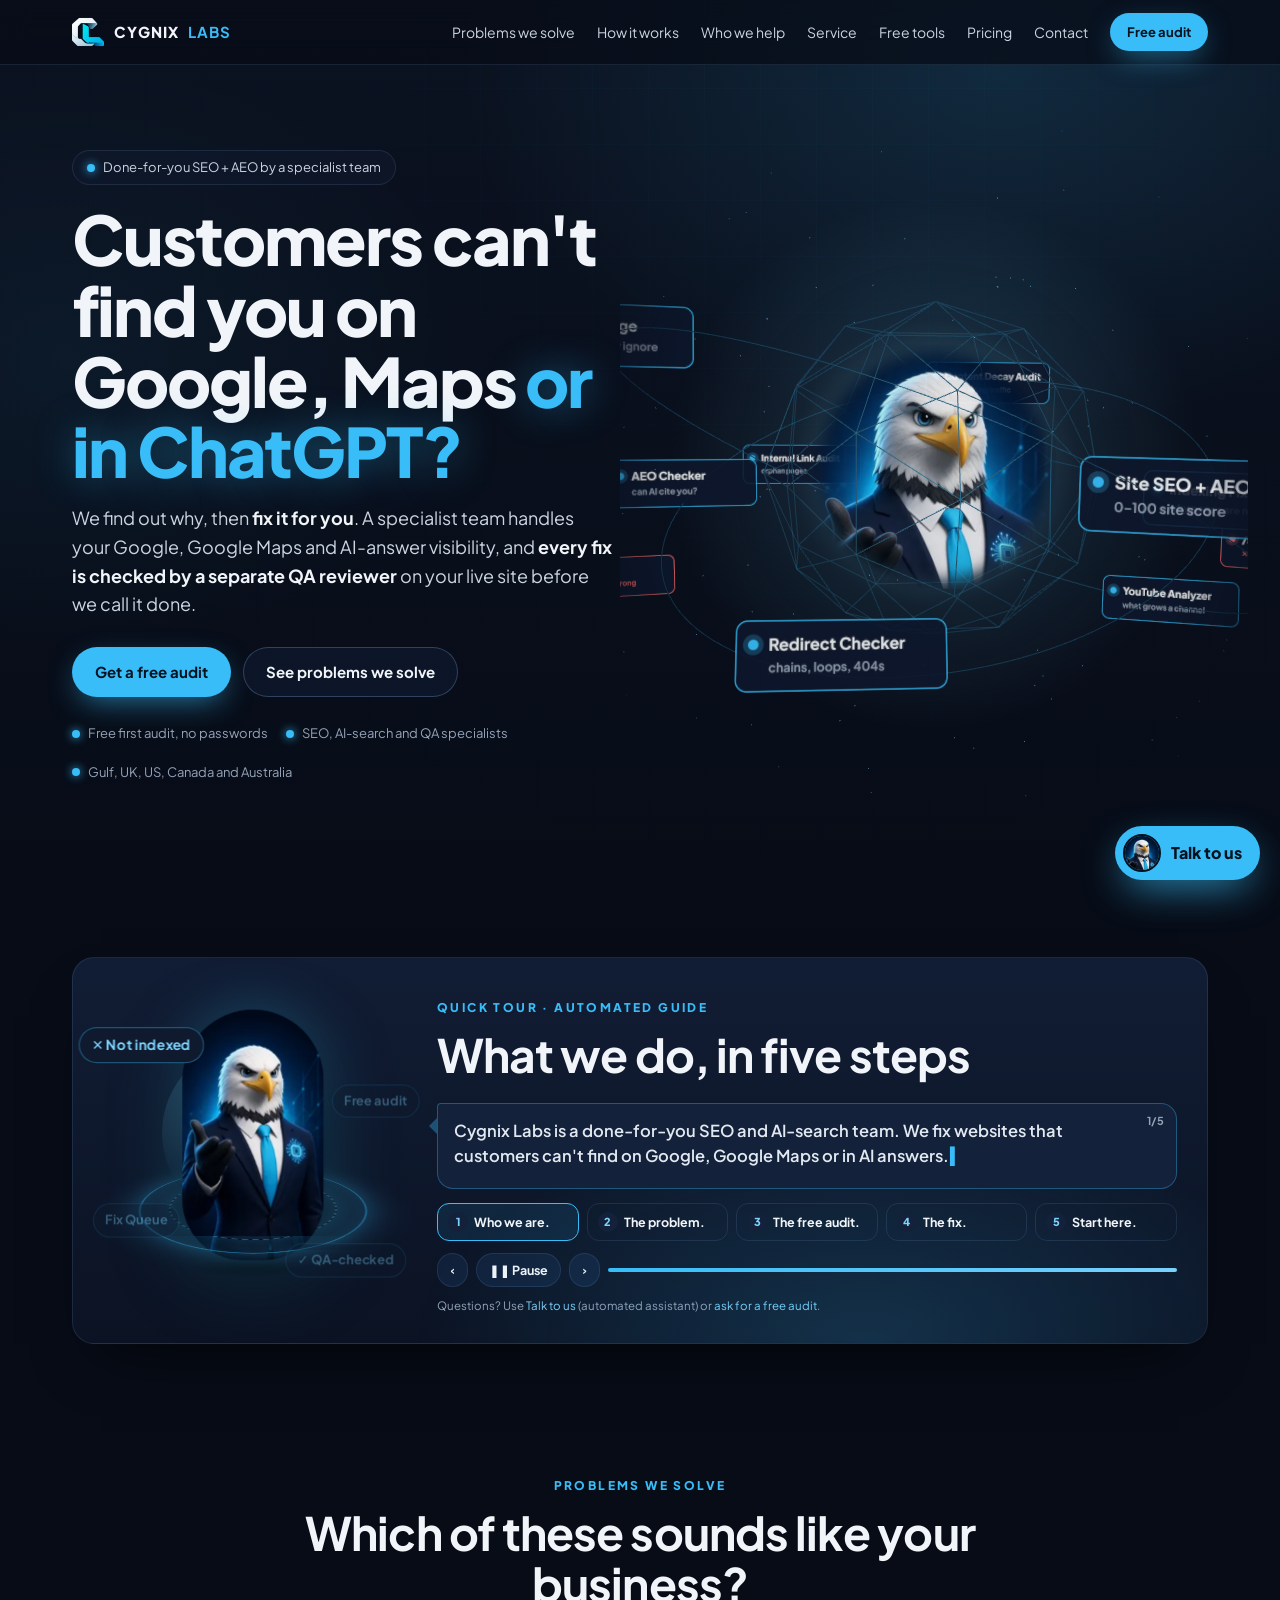
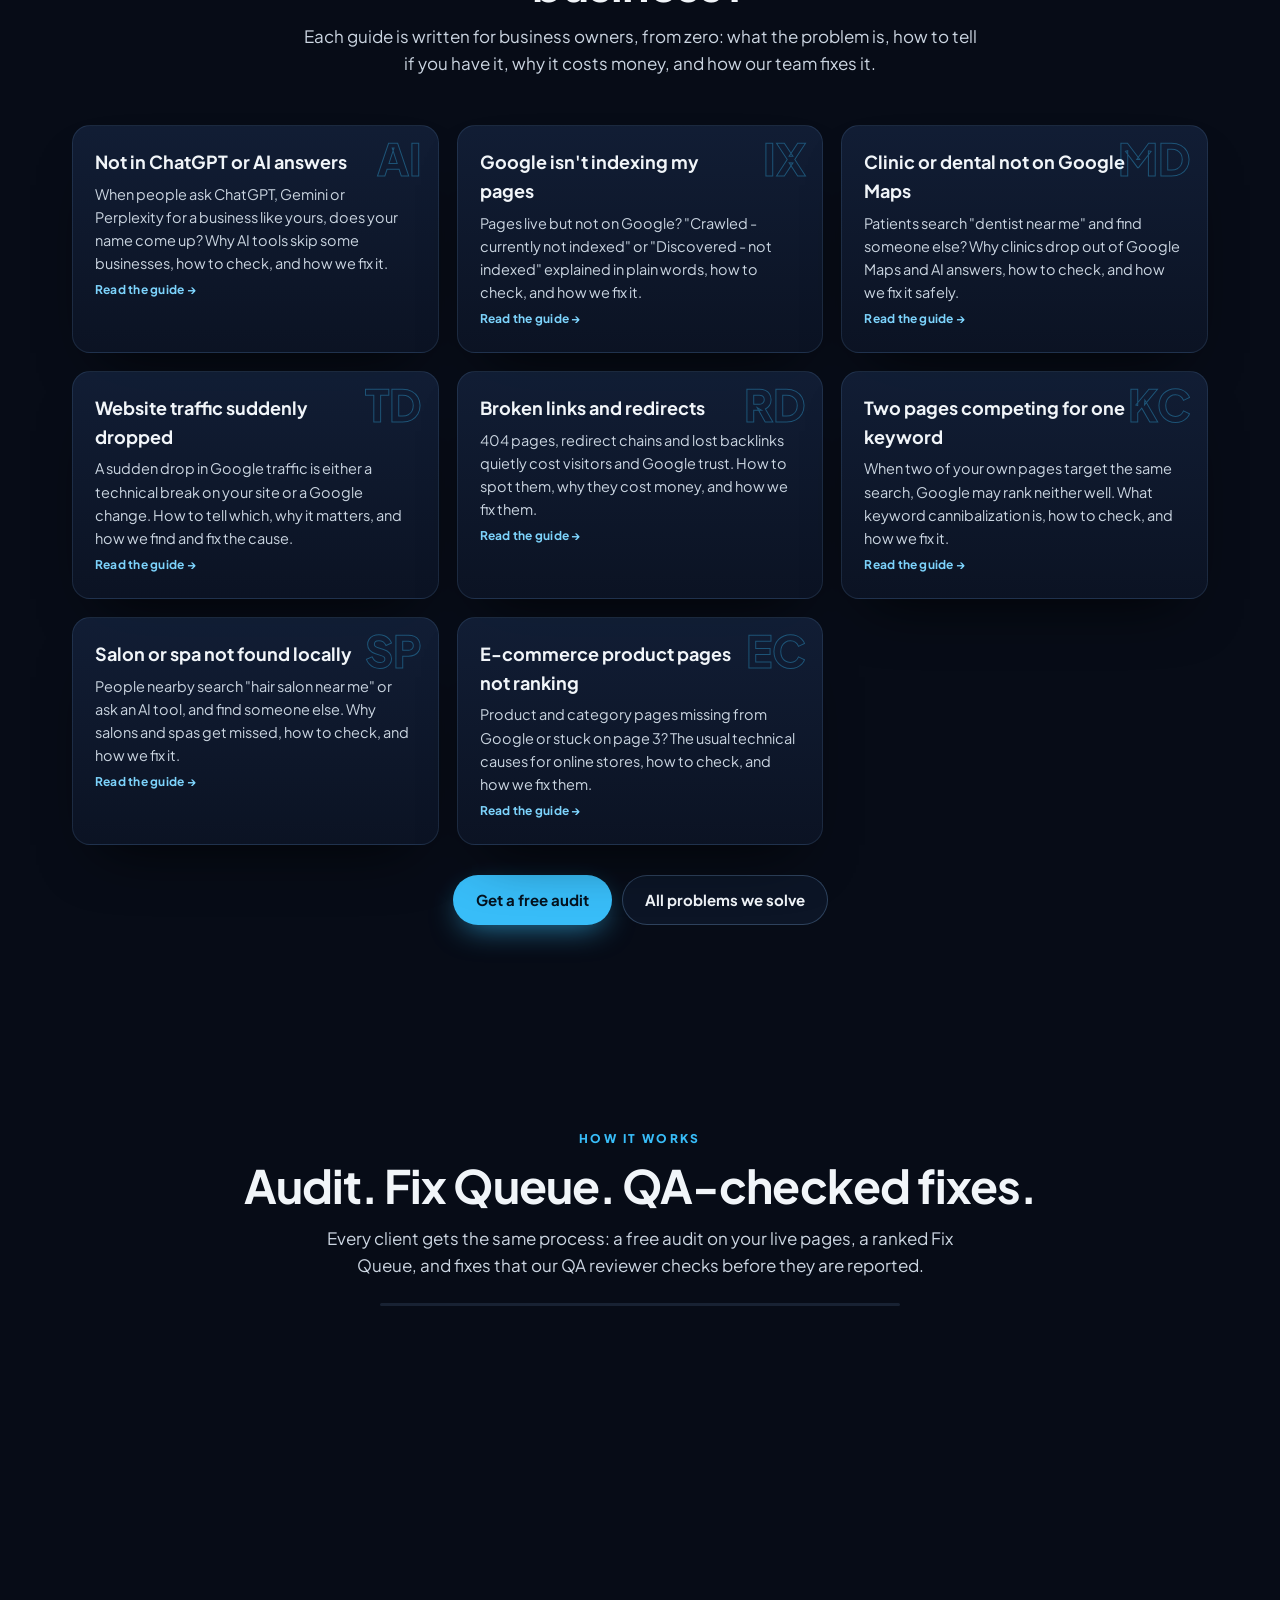
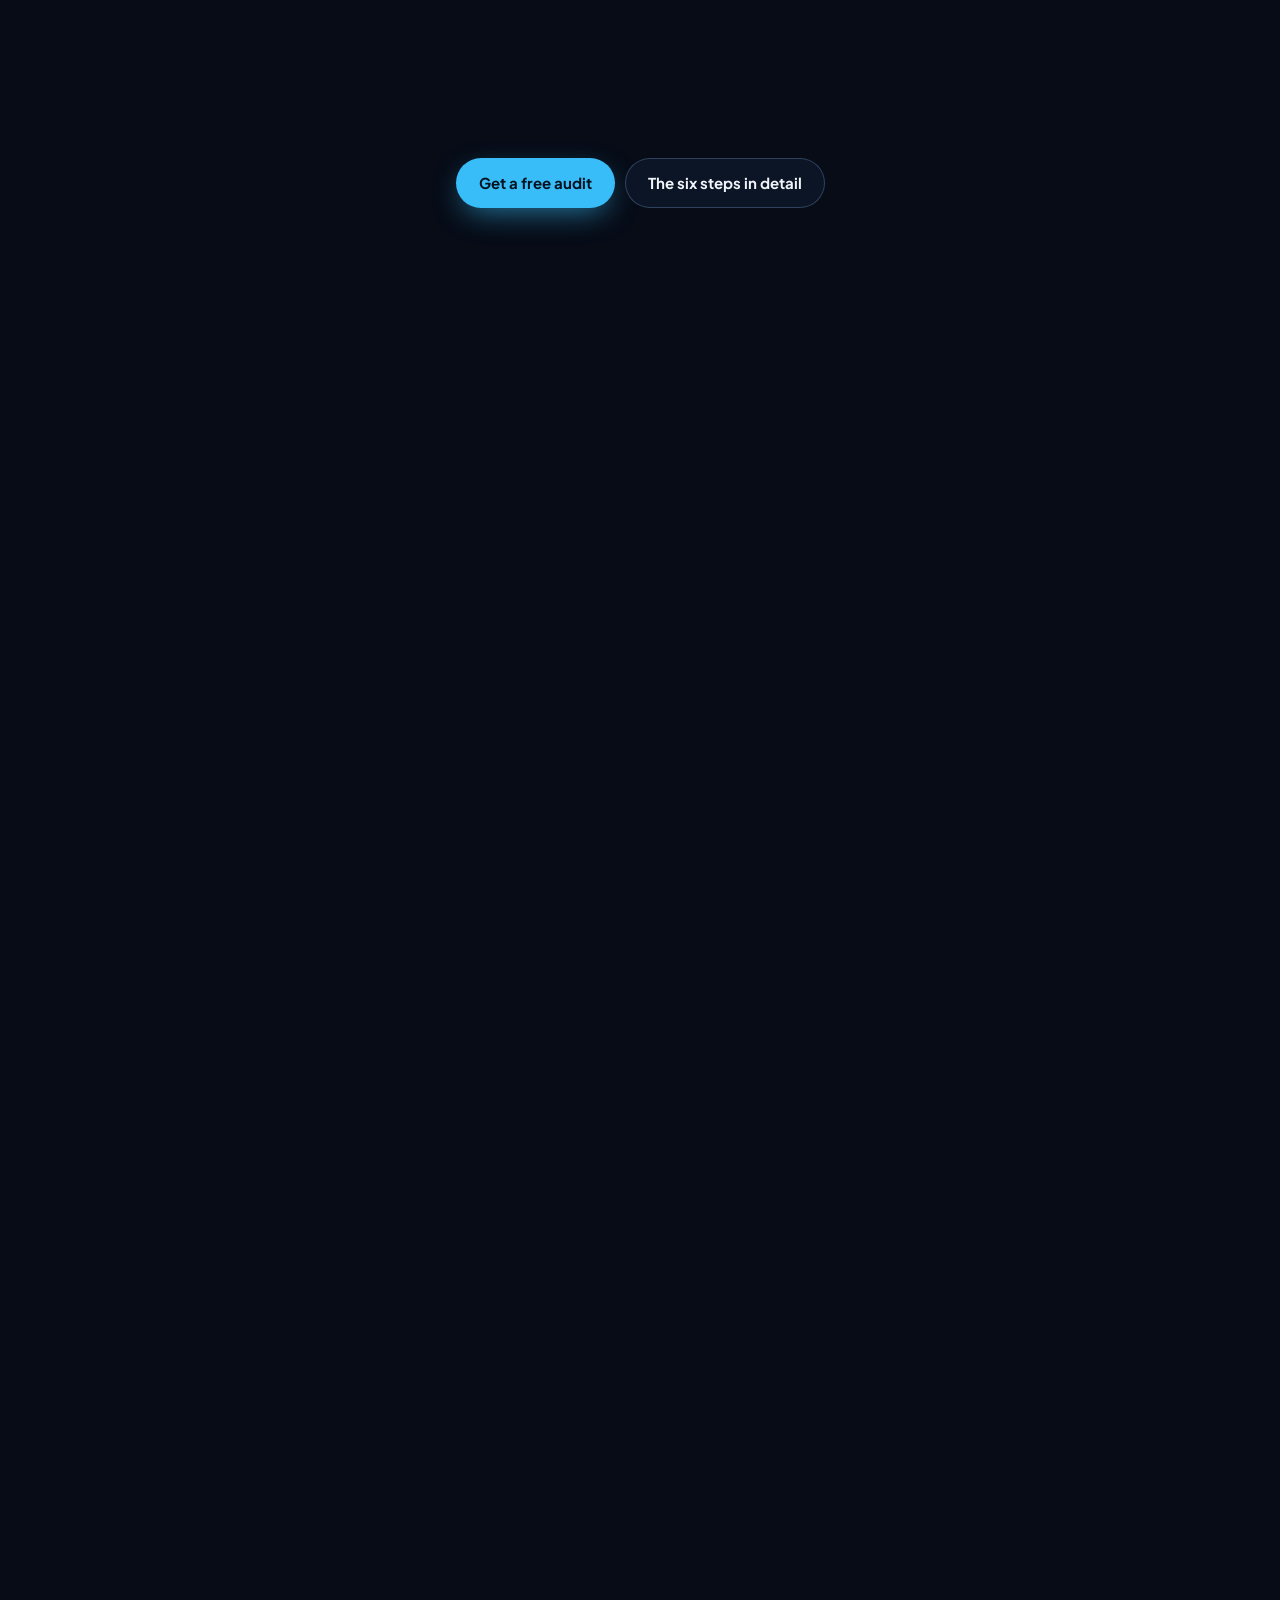
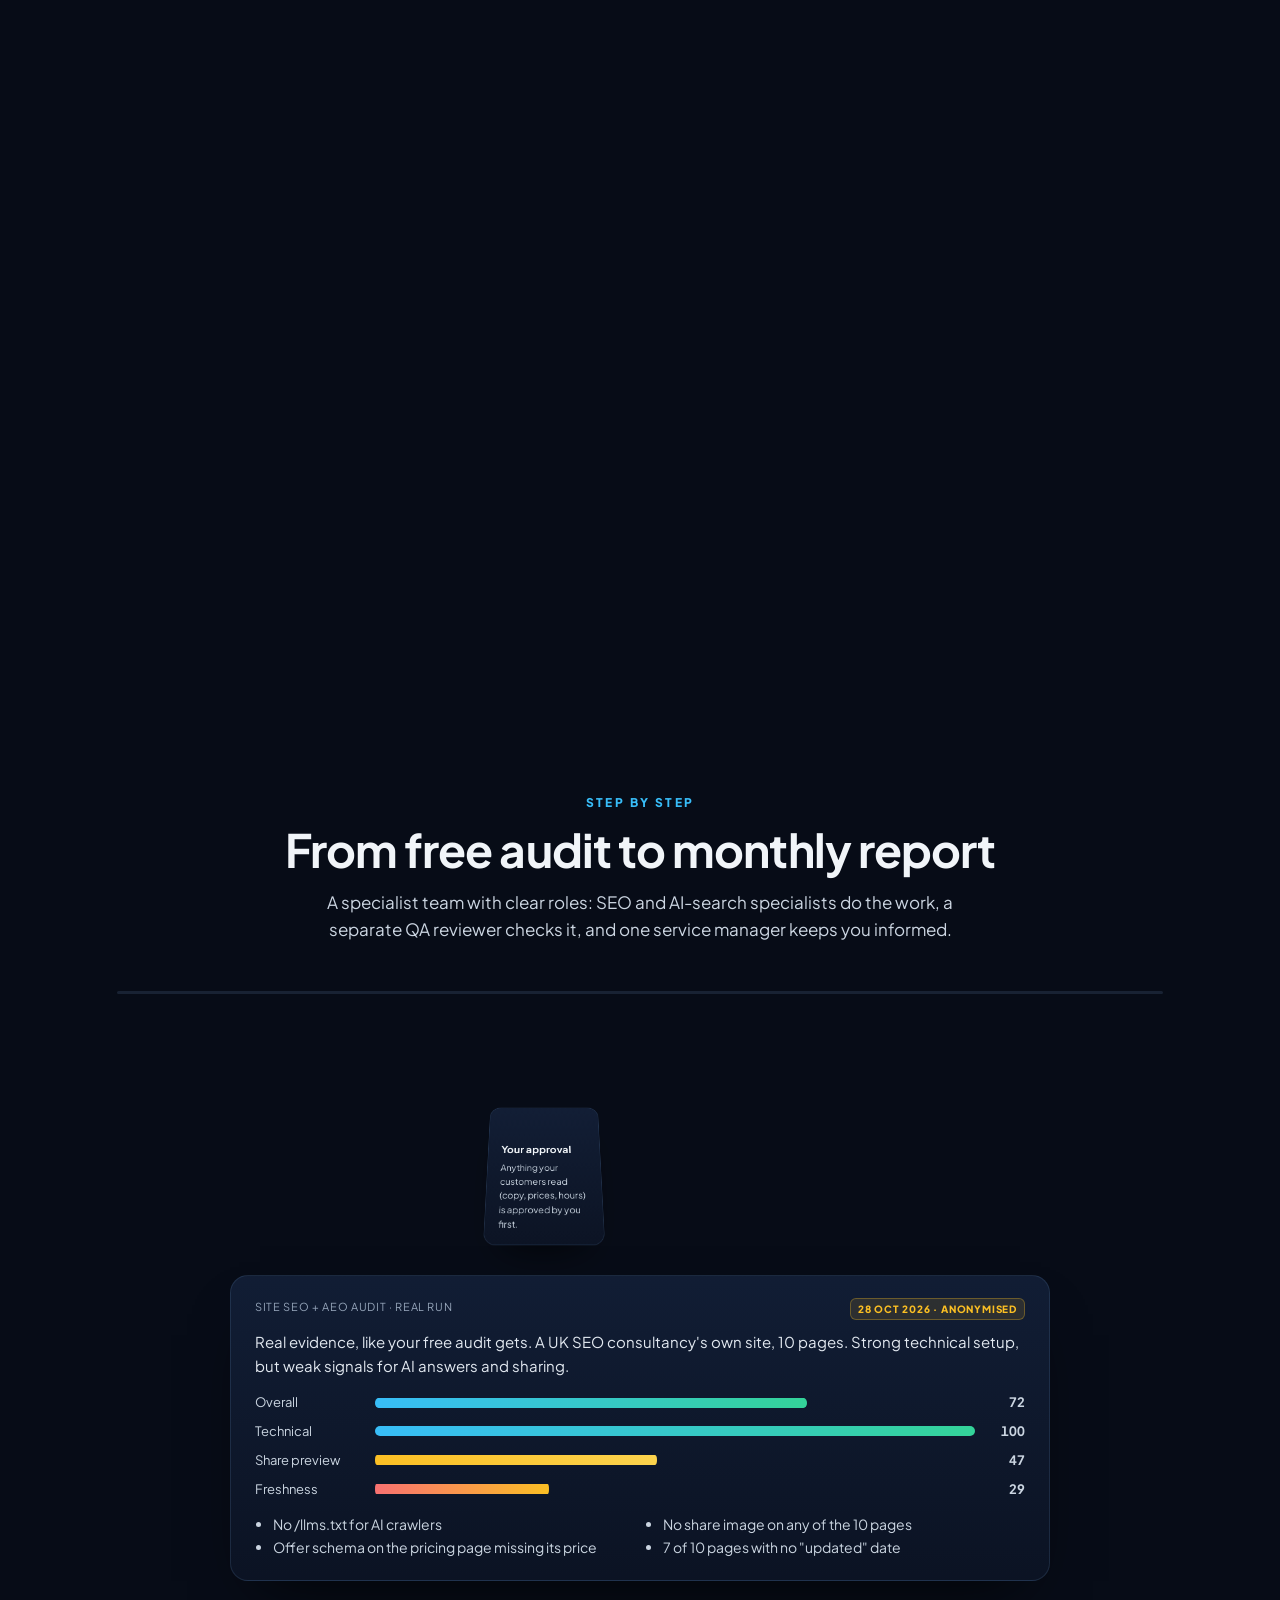
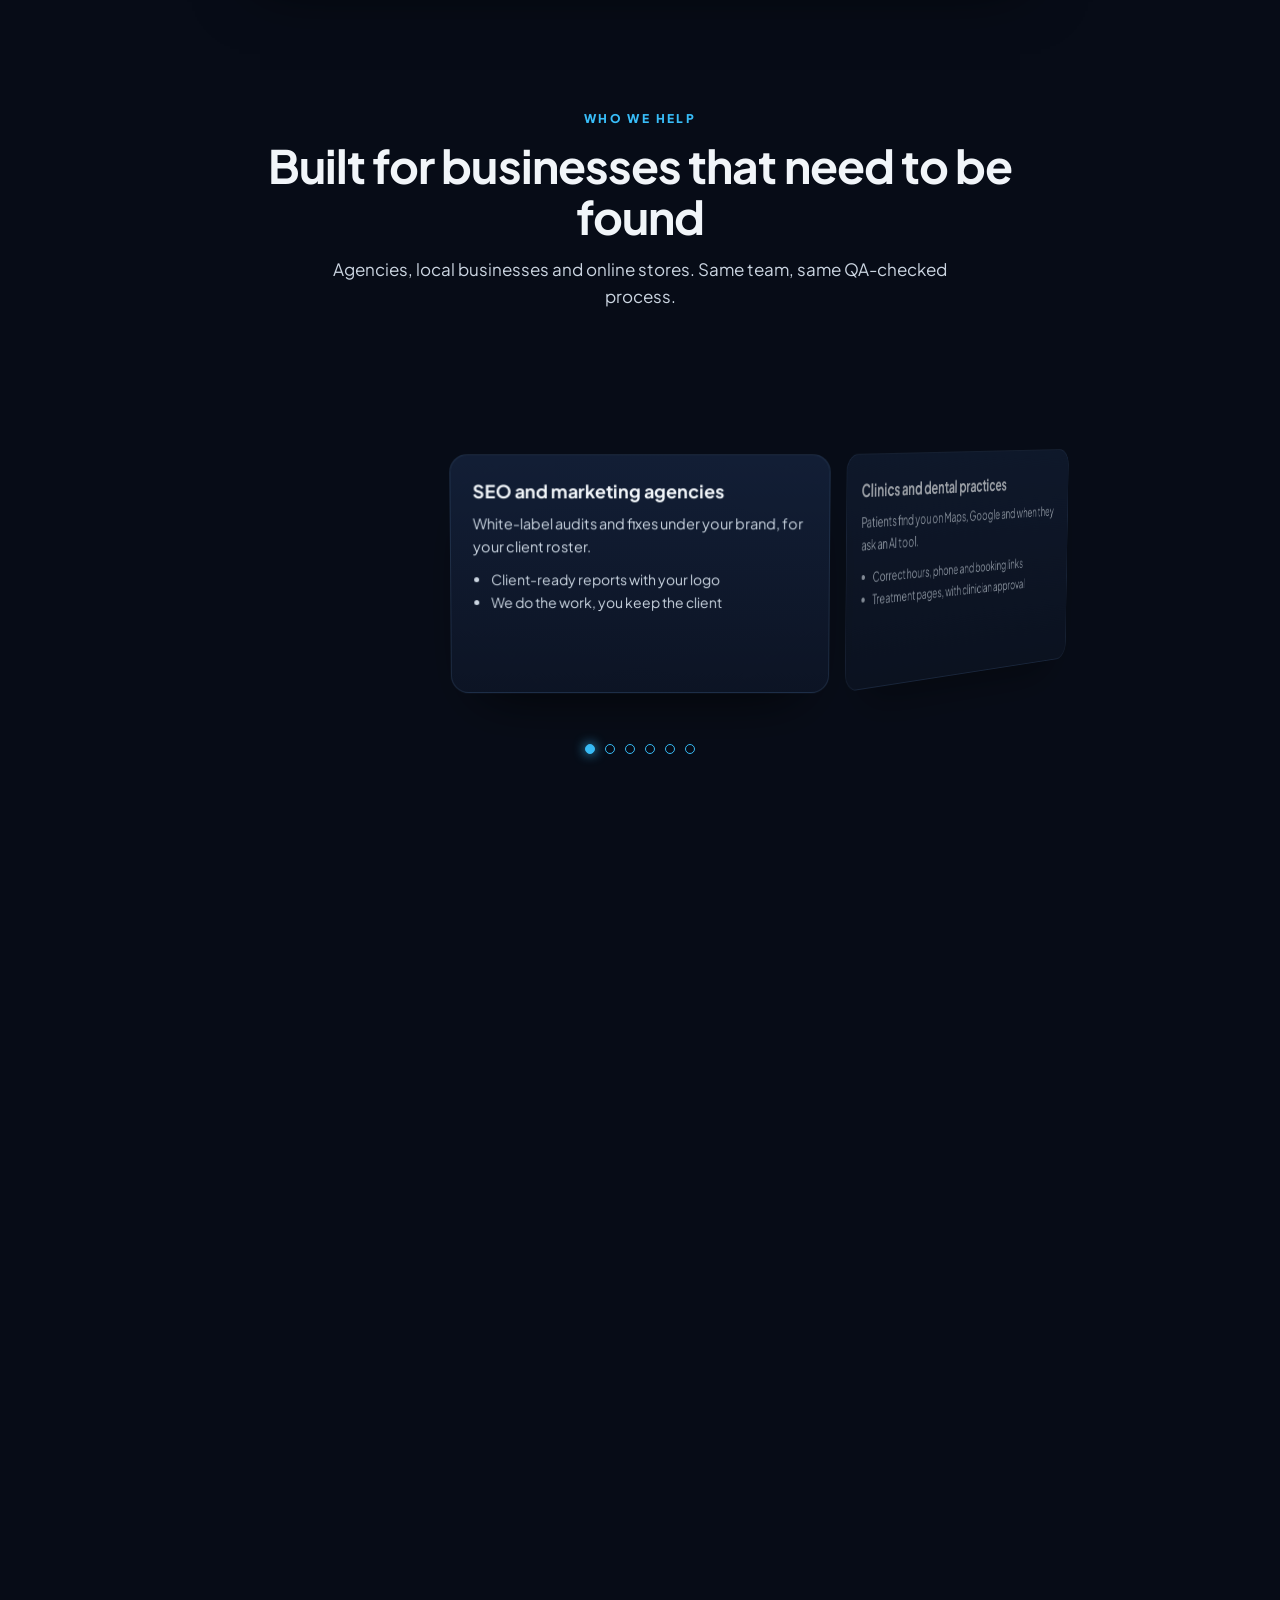
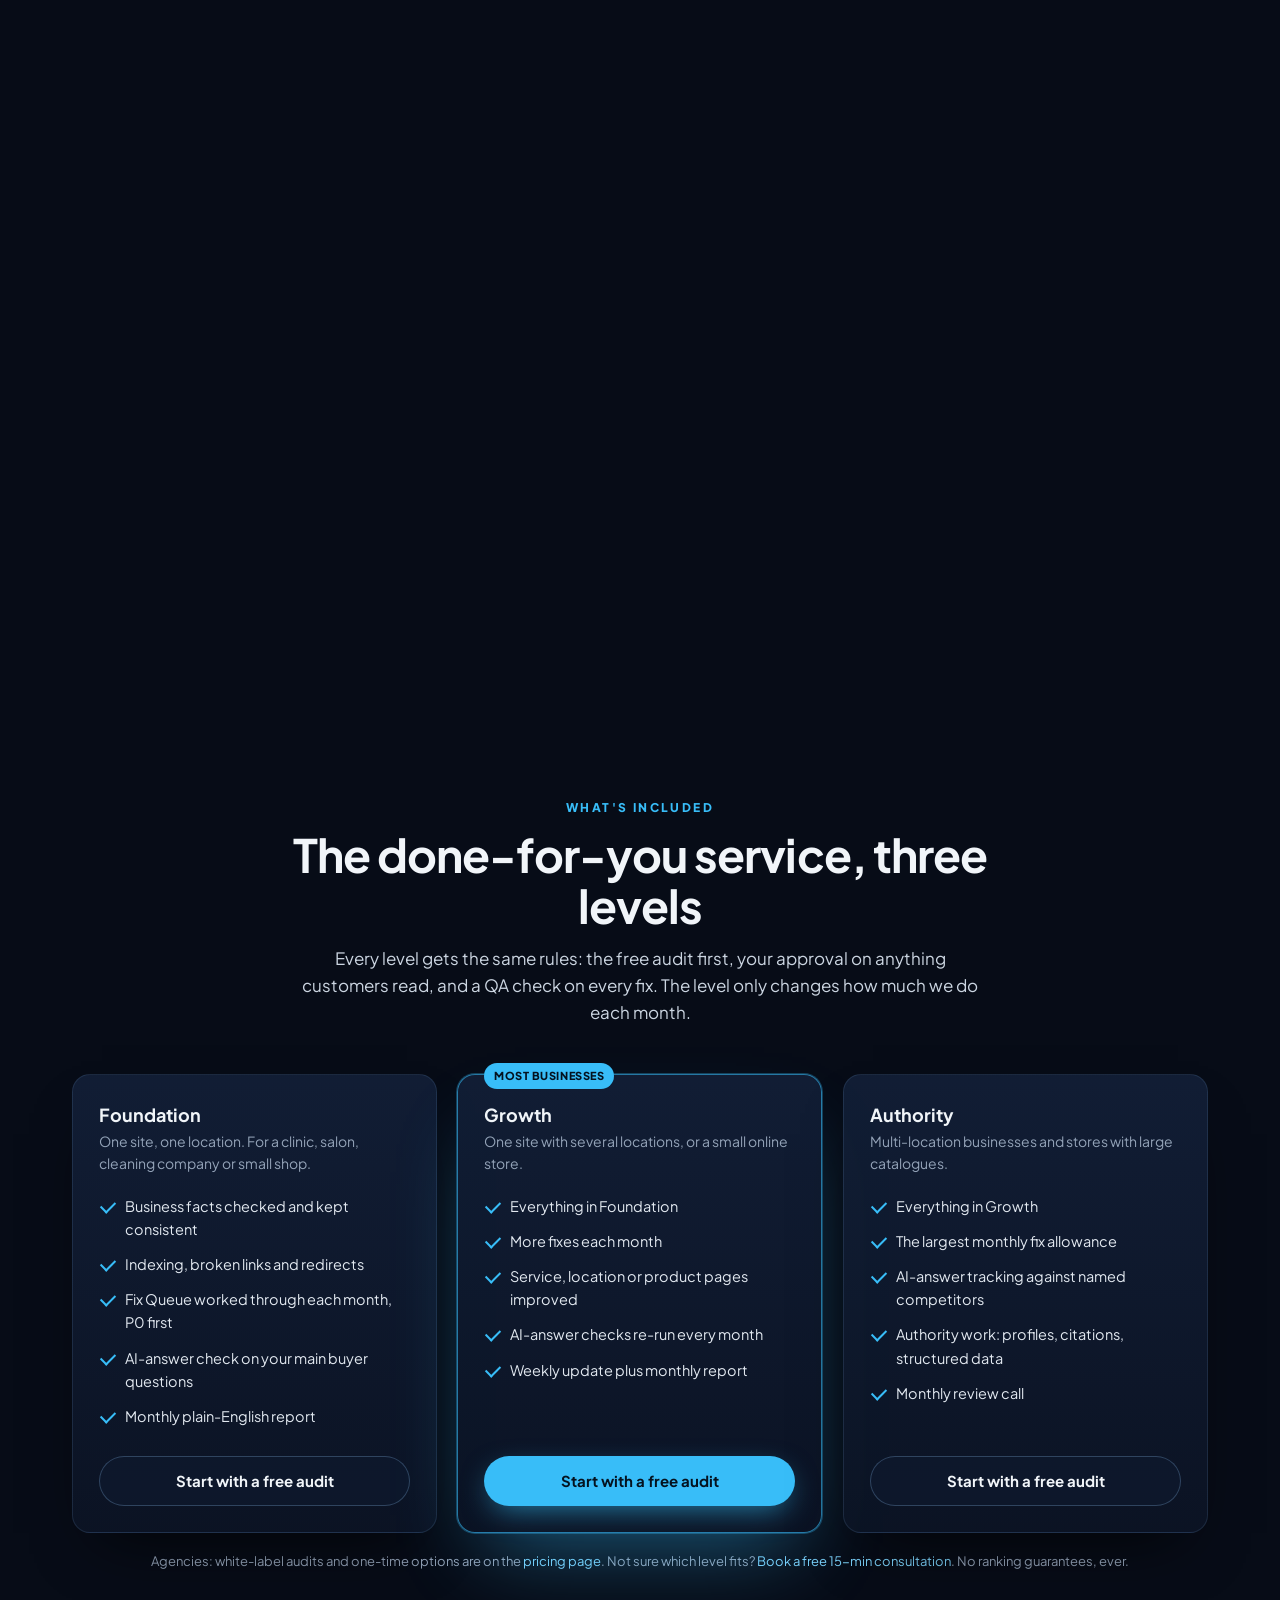
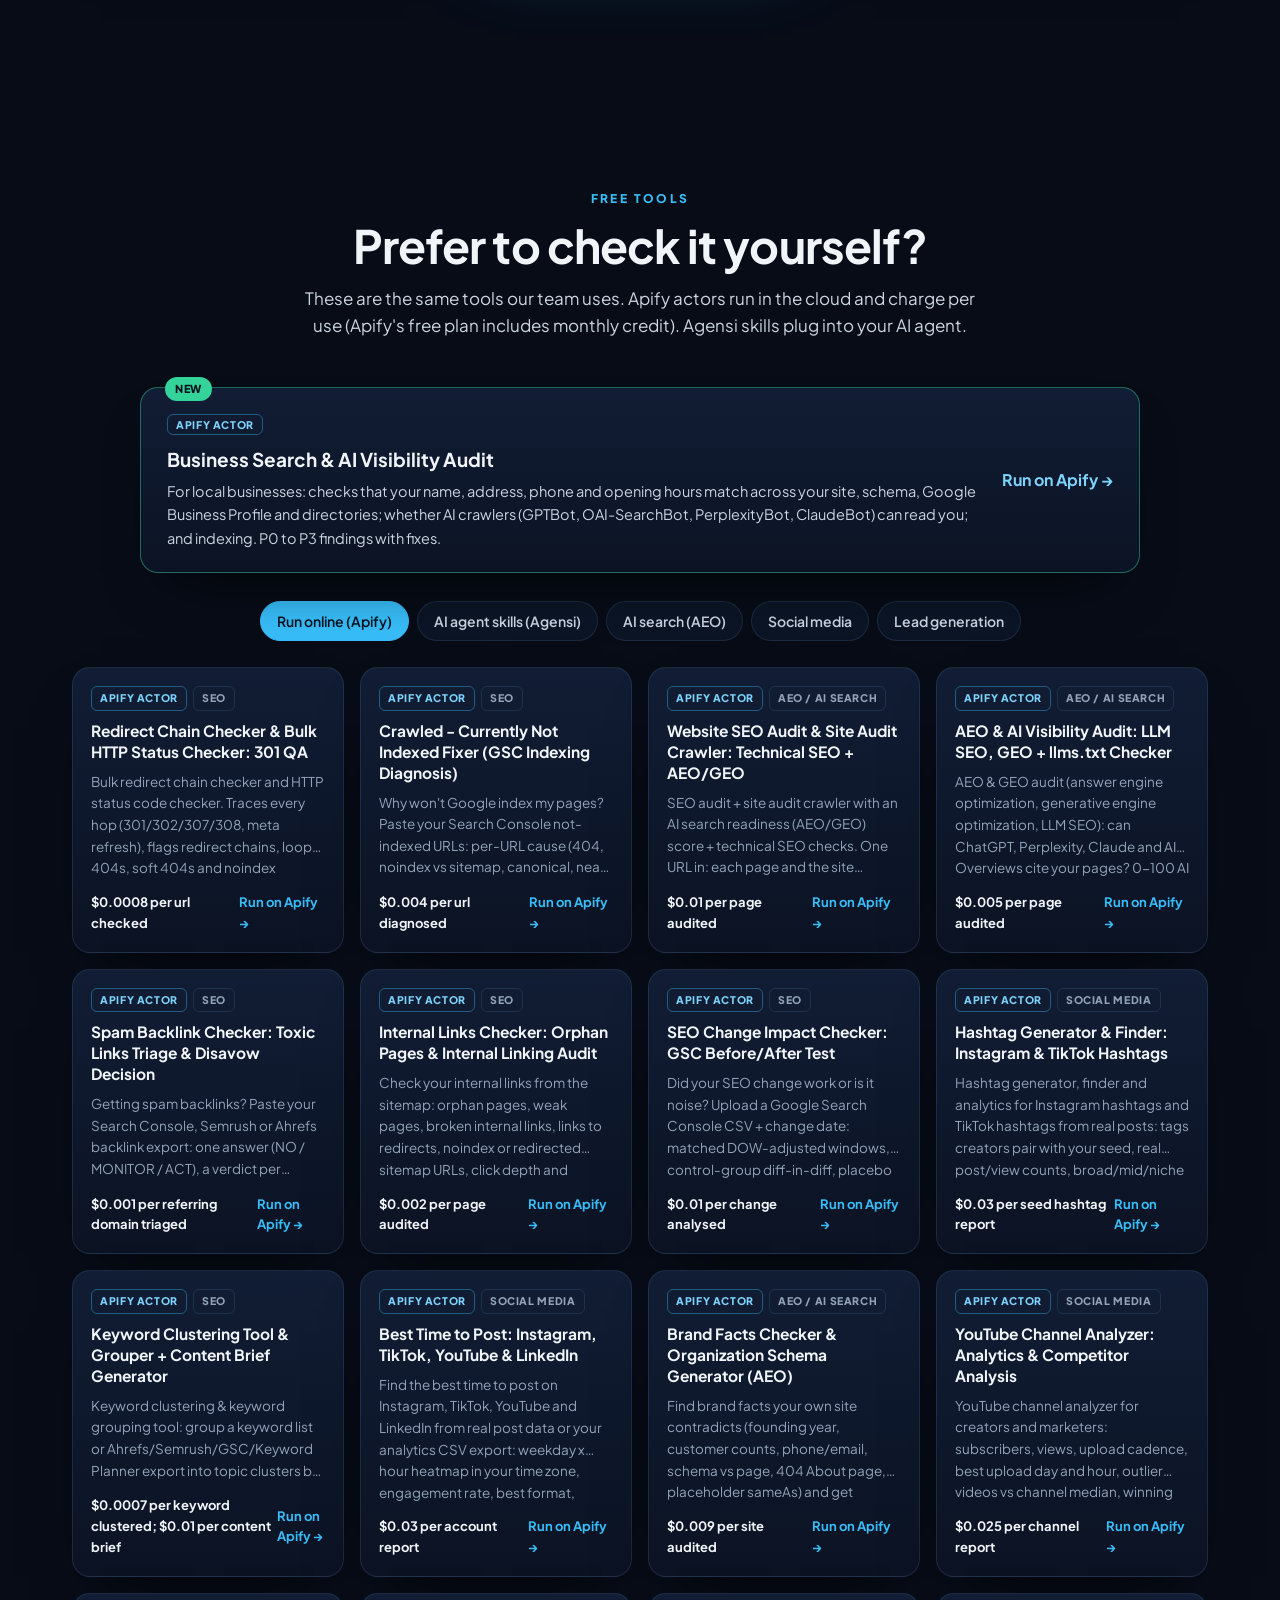
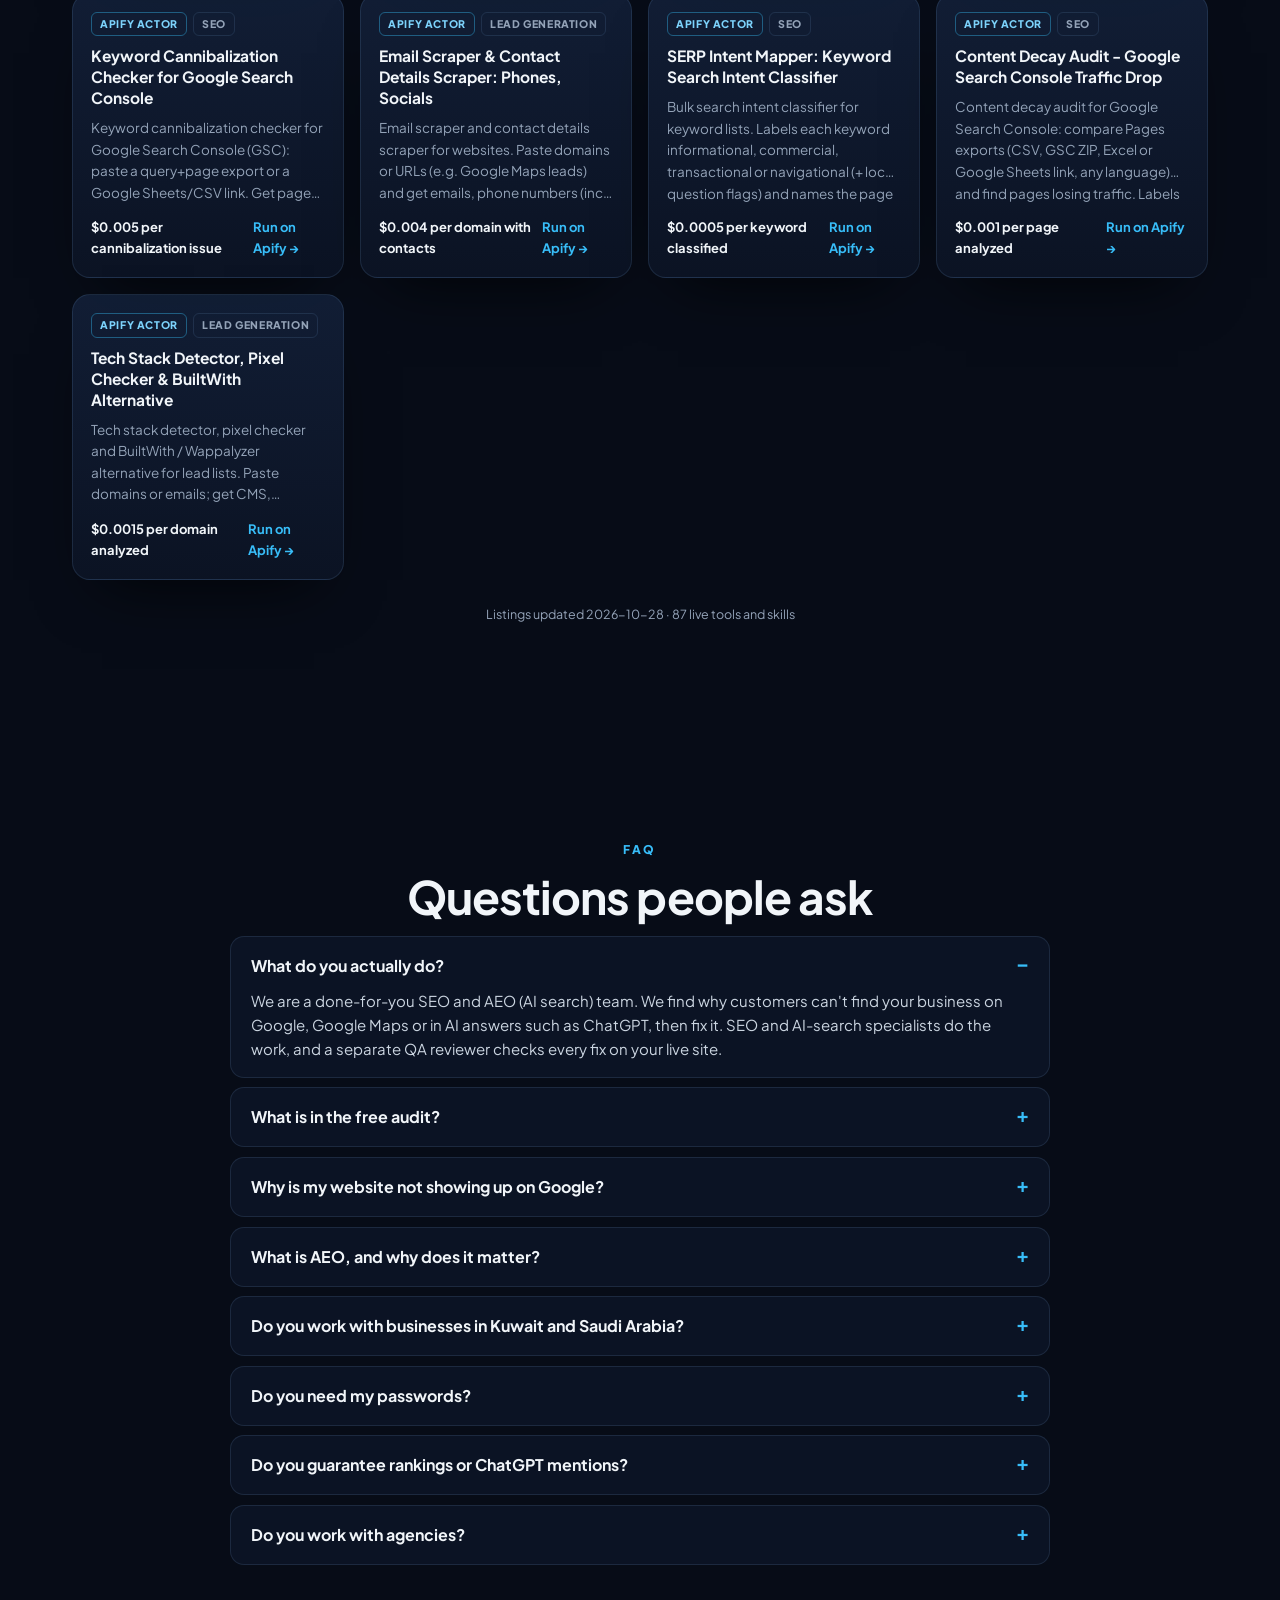
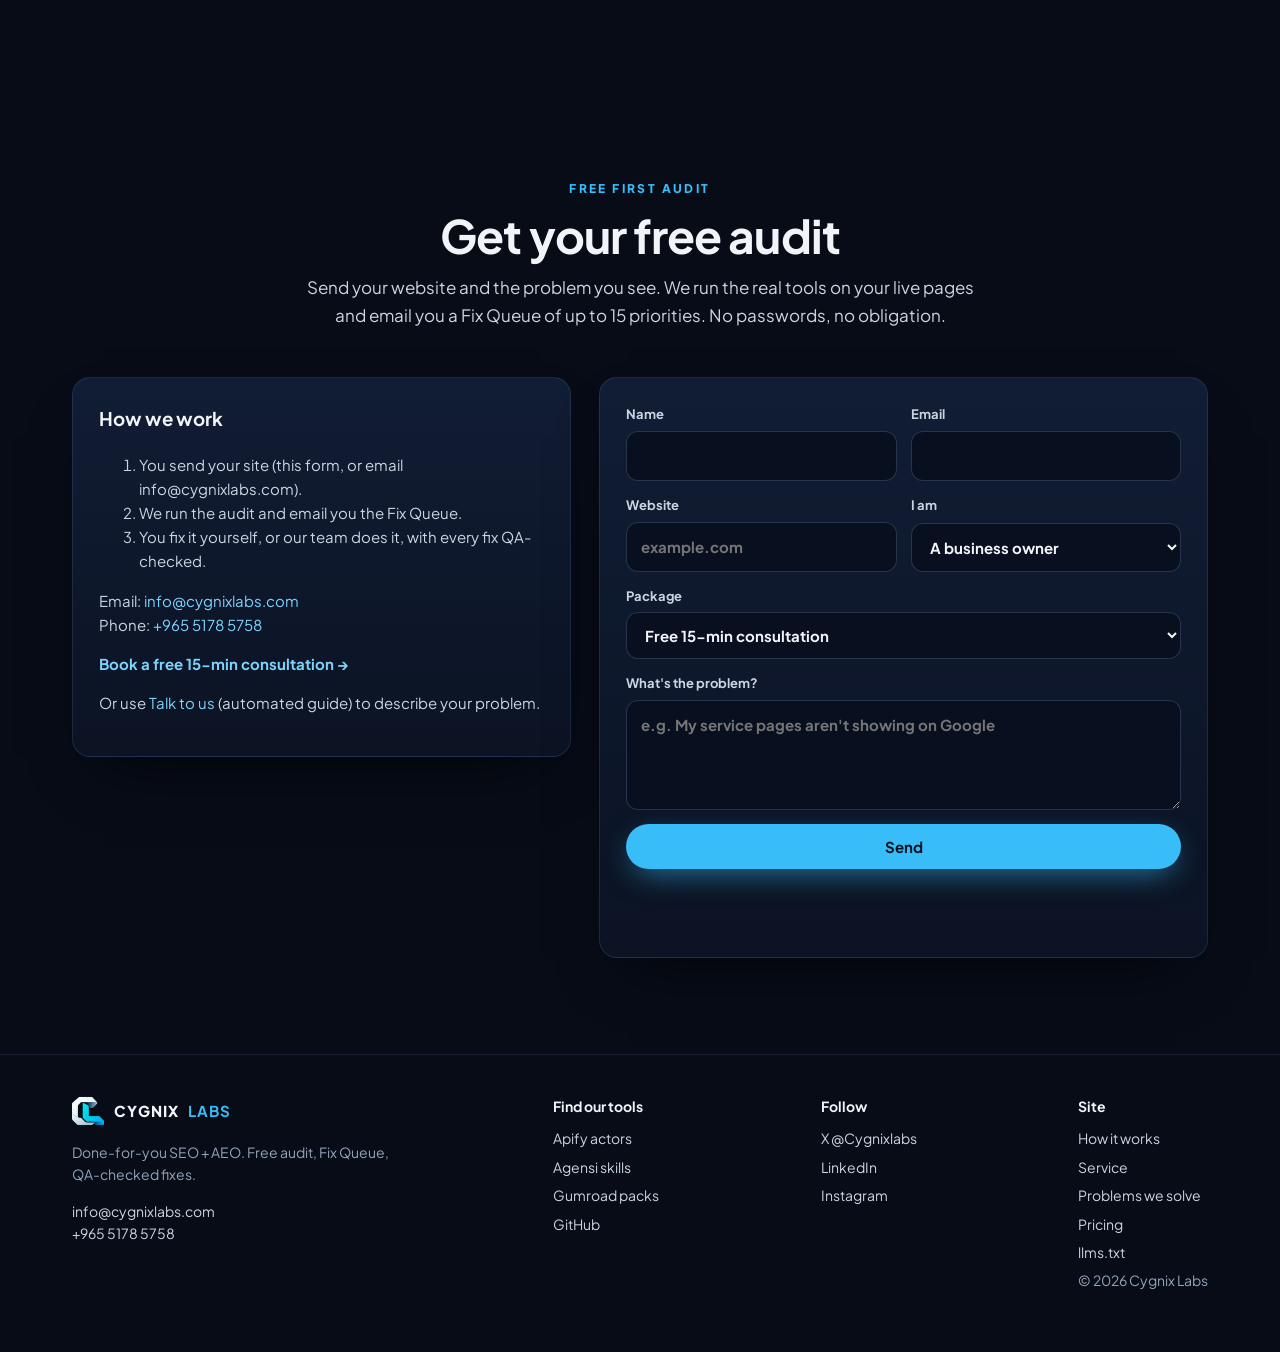
==== commit ee9b4678: "Deploy 2026-11-09T07:29:52Z" ====
--- a/index.html
+++ b/index.html
@@ -27,8 +27,8 @@
 <link rel="preload" href="assets/fonts/jakarta.woff2" as="font" type="font/woff2" crossorigin>
 <link rel="alternate" type="text/plain" title="llms.txt" href="llms.txt">
 <script>(function(){var d=document.documentElement,r=matchMedia('(prefers-reduced-motion: reduce)').matches;if(!r){d.classList.add('motion');if(matchMedia('(min-width: 981px)').matches&&!(navigator.deviceMemory&&navigator.deviceMemory<4))d.classList.add('motion-lg');}})();</script>
-<link rel="stylesheet" href="assets/css/site.css?v=202611051445">
-<link rel="stylesheet" href="assets/css/assist.css?v=202611051445">
+<link rel="stylesheet" href="assets/css/site.css?v=202611091029">
+<link rel="stylesheet" href="assets/css/assist.css?v=202611091029">
 <script type="application/ld+json">{"@context":"https://schema.org","@graph":[{"@type":"Organization","@id":"https://skills.cygnixlabs.com/#org","name":"Cygnix Labs","url":"https://skills.cygnixlabs.com/","logo":"https://skills.cygnixlabs.com/apple-touch-icon.png","image":"https://skills.cygnixlabs.com/assets/img/og.jpg","email":"info@cygnixlabs.com","description":"Cygnix Labs is a done-for-you SEO and AEO (AI search) team. We fix websites that customers can't find on Google, Google Maps or in AI answers such as ChatGPT: free audit, a ranked Fix Queue, and every fix QA-checked.","sameAs":["https://x.com/Cygnixlabs","https://www.linkedin.com/company/cygnix-labs","https://www.instagram.com/cygnix.labs/","https://apify.com/cygnix_labs","https://agensi.io/creators/cygnix-labs","https://cygnixlabs.gumroad.com/","https://github.com/cygnixlabs-cmd"],"telephone":"+96551785758","address":{"@type":"PostalAddress","streetAddress":"Floor 1, Office 48, Al Rehab Complex, Tunisia Street","addressLocality":"Hawalli","addressCountry":"KW"},"contactPoint":{"@type":"ContactPoint","contactType":"sales","email":"info@cygnixlabs.com","telephone":"+96551785758","availableLanguage":["English"]}},{"@type":"ProfessionalService","@id":"https://skills.cygnixlabs.com/#business","name":"Cygnix Labs","url":"https://skills.cygnixlabs.com/","image":"https://skills.cygnixlabs.com/assets/img/og.jpg","logo":"https://skills.cygnixlabs.com/apple-touch-icon.png","description":"Done-for-you SEO and AEO (answer engine optimization) service by a specialist team: free first audit, a Fix Queue of up to 15 priorities (P0-P3), client approval, specialist fixes, an independent QA check of every fix, and plain-English reports.","email":"info@cygnixlabs.com","telephone":"+96551785758","address":{"@type":"PostalAddress","streetAddress":"Floor 1, Office 48, Al Rehab Complex, Tunisia Street","addressLocality":"Hawalli","addressCountry":"KW"},"areaServed":[{"@type":"Country","name":"Kuwait"},{"@type":"Country","name":"Saudi Arabia"},{"@type":"Country","name":"United Arab Emirates"},{"@type":"Country","name":"Qatar"},{"@type":"Country","name":"Bahrain"},{"@type":"Country","name":"Oman"},{"@type":"Country","name":"United Kingdom"},{"@type":"Country","name":"United States"},{"@type":"Country","name":"Canada"},{"@type":"Country","name":"Australia"}],"parentOrganization":{"@id":"https://skills.cygnixlabs.com/#org"},"knowsAbout":["Search engine optimization","Answer engine optimization","Generative engine optimization","Local SEO","Google Business Profile","Technical SEO","Schema markup"],"knowsLanguage":["en"],"hasOfferCatalog":{"@type":"OfferCatalog","name":"Done-for-you SEO + AEO service","itemListElement":[{"@type":"Offer","name":"Free first audit","price":"0","priceCurrency":"USD","url":"https://skills.cygnixlabs.com/#contact","itemOffered":{"@type":"Service","name":"Free SEO + AEO audit with a Fix Queue of up to 15 priorities"}},{"@type":"Offer","name":"Foundation","url":"https://skills.cygnixlabs.com/#service","itemOffered":{"@type":"Service","name":"Foundation (done-for-you SEO + AEO)","description":"One site, one location: business facts, indexing, broken links and redirects, monthly Fix Queue work, AI-answer check, monthly report."}},{"@type":"Offer","name":"Growth","url":"https://skills.cygnixlabs.com/#service","itemOffered":{"@type":"Service","name":"Growth (done-for-you SEO + AEO)","description":"Several locations or a small store: more monthly fixes, page improvements, monthly AI-answer checks, weekly updates."}},{"@type":"Offer","name":"Authority","url":"https://skills.cygnixlabs.com/#service","itemOffered":{"@type":"Service","name":"Authority (done-for-you SEO + AEO)","description":"Multi-location or large catalogues: largest fix allowance, competitor AI-answer tracking, authority work, monthly review call."}}]}},{"@type":"WebSite","@id":"https://skills.cygnixlabs.com/#site","url":"https://skills.cygnixlabs.com/","name":"Cygnix Labs","publisher":{"@id":"https://skills.cygnixlabs.com/#org"}},{"@type":"ItemList","@id":"https://skills.cygnixlabs.com/#tools","name":"Cygnix Labs SEO and AEO tools","itemListElement":[{"@type":"ListItem","position":1,"item":{"@type":"SoftwareApplication","name":"Redirect Chain Checker & Bulk HTTP Status Checker: 301 QA","url":"https://apify.com/cygnix_labs/redirect-checker","applicationCategory":"BusinessApplication","operatingSystem":"Web (Apify cloud)","description":"Bulk redirect chain checker and HTTP status code checker. Traces every hop (301/302/307/308, meta refresh), flags redirect chains, loops, 404s, soft 404s and noindex targets, and QAs old→new redirect maps after a...","publisher":{"@id":"https://skills.cygnixlabs.com/#org"},"offers":{"@type":"Offer","url":"https://apify.com/cygnix_labs/redirect-checker","priceCurrency":"USD","description":"Pay per use: $0.0008 per url checked","price":"0.0008"}}},{"@type":"ListItem","position":2,"item":{"@type":"SoftwareApplication","name":"Crawled - Currently Not Indexed Fixer (GSC Indexing Diagnosis)","url":"https://apify.com/cygnix_labs/indexing-fix-planner","applicationCategory":"BusinessApplication","operatingSystem":"Web (Apify cloud)","description":"Why won't Google index my pages? Paste your Search Console not-indexed URLs: per-URL cause (404, noindex vs sitemap, canonical, near-duplicate, thin, JS-empty, orphan, weak links, low-value URL) + fix, in priority...","publisher":{"@id":"https://skills.cygnixlabs.com/#org"},"offers":{"@type":"Offer","url":"https://apify.com/cygnix_labs/indexing-fix-planner","priceCurrency":"USD","description":"Pay per use: $0.004 per url diagnosed","price":"0.004"}}},{"@type":"ListItem","position":3,"item":{"@type":"SoftwareApplication","name":"Website SEO Audit & Site Audit Crawler: Technical SEO + AEO/GEO","url":"https://apify.com/cygnix_labs/site-seo-aeo-audit","applicationCategory":"BusinessApplication","operatingSystem":"Web (Apify cloud)","description":"SEO audit + site audit crawler with an AI search readiness (AEO/GEO) score + technical SEO checks. One URL in: each page and the site scored 0-100 for meta tags, broken links, soft 404s, schema, llms.txt,...","publisher":{"@id":"https://skills.cygnixlabs.com/#org"},"offers":{"@type":"Offer","url":"https://apify.com/cygnix_labs/site-seo-aeo-audit","priceCurrency":"USD","description":"Pay per use: $0.01 per page audited","price":"0.01"}}},{"@type":"ListItem","position":4,"item":{"@type":"SoftwareApplication","name":"AEO & AI Visibility Audit: LLM SEO, GEO + llms.txt Checker","url":"https://apify.com/cygnix_labs/aeo-readiness-checker","applicationCategory":"BusinessApplication","operatingSystem":"Web (Apify cloud)","description":"AEO & GEO audit (answer engine optimization, generative engine optimization, LLM SEO): can ChatGPT, Perplexity, Claude and AI Overviews cite your pages? 0-100 AI search visibility score per URL, llms.txt checker,...","publisher":{"@id":"https://skills.cygnixlabs.com/#org"},"offers":{"@type":"Offer","url":"https://apify.com/cygnix_labs/aeo-readiness-checker","priceCurrency":"USD","description":"Pay per use: $0.005 per page audited","price":"0.005"}}},{"@type":"ListItem","position":5,"item":{"@type":"SoftwareApplication","name":"Spam Backlink Checker: Toxic Links Triage & Disavow Decision","url":"https://apify.com/cygnix_labs/spam-backlink-triage","applicationCategory":"BusinessApplication","operatingSystem":"Web (Apify cloud)","description":"Getting spam backlinks? Paste your Search Console, Semrush or Ahrefs backlink export: one answer (NO / MONITOR / ACT), a verdict per referring domain (OK, IGNORE, WATCH, DISAVOW), negative-SEO spike check, disavow...","publisher":{"@id":"https://skills.cygnixlabs.com/#org"},"offers":{"@type":"Offer","url":"https://apify.com/cygnix_labs/spam-backlink-triage","priceCurrency":"USD","description":"Pay per use: $0.001 per referring domain triaged","price":"0.001"}}},{"@type":"ListItem","position":6,"item":{"@type":"SoftwareApplication","name":"Internal Links Checker: Orphan Pages & Internal Linking Audit","url":"https://apify.com/cygnix_labs/internal-link-audit","applicationCategory":"BusinessApplication","operatingSystem":"Web (Apify cloud)","description":"Check your internal links from the sitemap: orphan pages, weak pages, broken internal links, links to redirects, noindex or redirected sitemap URLs, click depth and anchor text, with a fix per page. First 25 pages...","publisher":{"@id":"https://skills.cygnixlabs.com/#org"},"offers":{"@type":"Offer","url":"https://apify.com/cygnix_labs/internal-link-audit","priceCurrency":"USD","description":"Pay per use: $0.002 per page audited","price":"0.002"}}},{"@type":"ListItem","position":7,"item":{"@type":"SoftwareApplication","name":"SEO Change Impact Checker: GSC Before/After Test","url":"https://apify.com/cygnix_labs/seo-change-impact-checker","applicationCategory":"BusinessApplication","operatingSystem":"Web (Apify cloud)","description":"Did your SEO change work or is it noise? Upload a Google Search Console CSV + change date: matched DOW-adjusted windows, control-group diff-in-diff, placebo noise band, GSC lag guard, verdict REAL WIN / LOSS / NOISE...","publisher":{"@id":"https://skills.cygnixlabs.com/#org"},"offers":{"@type":"Offer","url":"https://apify.com/cygnix_labs/seo-change-impact-checker","priceCurrency":"USD","description":"Pay per use: $0.01 per change analysed","price":"0.01"}}},{"@type":"ListItem","position":8,"item":{"@type":"SoftwareApplication","name":"Hashtag Generator & Finder: Instagram & TikTok Hashtags","url":"https://apify.com/cygnix_labs/hashtag-research-strategy","applicationCategory":"BusinessApplication","operatingSystem":"Web (Apify cloud)","description":"Hashtag generator, finder and analytics for Instagram hashtags and TikTok hashtags from real posts: tags creators pair with your seed, real post/view counts, broad/mid/niche tiers, paste-ready 5 and 15 tag sets,...","publisher":{"@id":"https://skills.cygnixlabs.com/#org"},"offers":{"@type":"Offer","url":"https://apify.com/cygnix_labs/hashtag-research-strategy","priceCurrency":"USD","description":"Pay per use: $0.03 per seed hashtag report","price":"0.03"}}},{"@type":"ListItem","position":9,"item":{"@type":"SoftwareApplication","name":"Keyword Clustering Tool & Grouper + Content Brief Generator","url":"https://apify.com/cygnix_labs/keyword-clusterer-brief","applicationCategory":"BusinessApplication","operatingSystem":"Web (Apify cloud)","description":"Keyword clustering & keyword grouping tool: group a keyword list or Ahrefs/Semrush/GSC/Keyword Planner export into topic clusters by shared terms + search intent, build a topical map, get content briefs. 100 keywords...","publisher":{"@id":"https://skills.cygnixlabs.com/#org"},"offers":{"@type":"Offer","url":"https://apify.com/cygnix_labs/keyword-clusterer-brief","priceCurrency":"USD","description":"Pay per use: $0.0007 per keyword clustered; $0.01 per content brief","price":"0.0007"}}},{"@type":"ListItem","position":10,"item":{"@type":"SoftwareApplication","name":"Best Time to Post: Instagram, TikTok, YouTube & LinkedIn","url":"https://apify.com/cygnix_labs/social-best-time-to-post","applicationCategory":"BusinessApplication","operatingSystem":"Web (Apify cloud)","description":"Find the best time to post on Instagram, TikTok, YouTube and LinkedIn from real post data or your analytics CSV export: weekday x hour heatmap in your time zone, engagement rate, best format, caption and hashtag fit,...","publisher":{"@id":"https://skills.cygnixlabs.com/#org"},"offers":{"@type":"Offer","url":"https://apify.com/cygnix_labs/social-best-time-to-post","priceCurrency":"USD","description":"Pay per use: $0.03 per account report","price":"0.03"}}},{"@type":"ListItem","position":11,"item":{"@type":"SoftwareApplication","name":"Brand Facts Checker & Organization Schema Generator (AEO)","url":"https://apify.com/cygnix_labs/brand-facts-checker","applicationCategory":"BusinessApplication","operatingSystem":"Web (Apify cloud)","description":"Find brand facts your own site contradicts (founding year, customer counts, phone/email, schema vs page, 404 About page, placeholder sameAs) and get Organization JSON-LD + a citable brand-facts page for AI Overviews,...","publisher":{"@id":"https://skills.cygnixlabs.com/#org"},"offers":{"@type":"Offer","url":"https://apify.com/cygnix_labs/brand-facts-checker","priceCurrency":"USD","description":"Pay per use: $0.009 per site audited","price":"0.009"}}},{"@type":"ListItem","position":12,"item":{"@type":"SoftwareApplication","name":"YouTube Channel Analyzer: Analytics & Competitor Analysis","url":"https://apify.com/cygnix_labs/youtube-channel-analyzer","applicationCategory":"BusinessApplication","operatingSystem":"Web (Apify cloud)","description":"YouTube channel analyzer for creators and marketers: subscribers, views, upload cadence, best upload day and hour, outlier videos vs channel median, winning title patterns and topics, engagement rate, Shorts vs...","publisher":{"@id":"https://skills.cygnixlabs.com/#org"},"offers":{"@type":"Offer","url":"https://apify.com/cygnix_labs/youtube-channel-analyzer","priceCurrency":"USD","description":"Pay per use: $0.025 per channel report","price":"0.025"}}},{"@type":"ListItem","position":13,"item":{"@type":"SoftwareApplication","name":"Keyword Cannibalization Checker for Google Search Console","url":"https://apify.com/cygnix_labs/keyword-cannibalization-finder","applicationCategory":"BusinessApplication","operatingSystem":"Web (Apify cloud)","description":"Keyword cannibalization checker for Google Search Console (GSC): paste a query+page export or a Google Sheets/CSV link. Get pages competing for the same keyword, click split, HIGH/MEDIUM/LOW severity and the safe fix...","publisher":{"@id":"https://skills.cygnixlabs.com/#org"},"offers":{"@type":"Offer","url":"https://apify.com/cygnix_labs/keyword-cannibalization-finder","priceCurrency":"USD","description":"Pay per use: $0.005 per cannibalization issue","price":"0.005"}}},{"@type":"ListItem","position":14,"item":{"@type":"SoftwareApplication","name":"Email Scraper & Contact Details Scraper: Phones, Socials","url":"https://apify.com/cygnix_labs/outreach-contact-finder","applicationCategory":"BusinessApplication","operatingSystem":"Web (Apify cloud)","description":"Email scraper and contact details scraper for websites. Paste domains or URLs (e.g. Google Maps leads) and get emails, phone numbers (incl. WhatsApp), contact/impressum pages and social links (LinkedIn, X, Instagram,...","publisher":{"@id":"https://skills.cygnixlabs.com/#org"},"offers":{"@type":"Offer","url":"https://apify.com/cygnix_labs/outreach-contact-finder","priceCurrency":"USD","description":"Pay per use: $0.004 per domain with contacts","price":"0.004"}}},{"@type":"ListItem","position":15,"item":{"@type":"SoftwareApplication","name":"SERP Intent Mapper: Keyword Search Intent Classifier","url":"https://apify.com/cygnix_labs/serp-intent-mapper","applicationCategory":"BusinessApplication","operatingSystem":"Web (Apify cloud)","description":"Bulk search intent classifier for keyword lists. Labels each keyword informational, commercial, transactional or navigational (+ local, question flags) and names the page type to build. English, Spanish, German,...","publisher":{"@id":"https://skills.cygnixlabs.com/#org"},"offers":{"@type":"Offer","url":"https://apify.com/cygnix_labs/serp-intent-mapper","priceCurrency":"USD","description":"Pay per use: $0.0005 per keyword classified","price":"0.0005"}}},{"@type":"ListItem","position":16,"item":{"@type":"SoftwareApplication","name":"Content Decay Audit - Google Search Console Traffic Drop","url":"https://apify.com/cygnix_labs/content-decay-audit","applicationCategory":"BusinessApplication","operatingSystem":"Web (Apify cloud)","description":"Content decay audit for Google Search Console: compare Pages exports (CSV, GSC ZIP, Excel or Google Sheets link, any language) and find pages losing traffic. Labels LOST, RANK_SLIP, DECAYING, CTR_DROP, ranked by...","publisher":{"@id":"https://skills.cygnixlabs.com/#org"},"offers":{"@type":"Offer","url":"https://apify.com/cygnix_labs/content-decay-audit","priceCurrency":"USD","description":"Pay per use: $0.001 per page analyzed","price":"0.001"}}},{"@type":"ListItem","position":17,"item":{"@type":"SoftwareApplication","name":"Tech Stack Detector, Pixel Checker & BuiltWith Alternative","url":"https://apify.com/cygnix_labs/website-tech-stack-detector","applicationCategory":"BusinessApplication","operatingSystem":"Web (Apify cloud)","description":"Tech stack detector, pixel checker and BuiltWith / Wappalyzer alternative for lead lists. Paste domains or emails; get CMS, Shopify, GA4, GTM tags, Meta/TikTok/LinkedIn pixels, tracking IDs, consent, chat, hosting...","publisher":{"@id":"https://skills.cygnixlabs.com/#org"},"offers":{"@type":"Offer","url":"https://apify.com/cygnix_labs/website-tech-stack-detector","priceCurrency":"USD","description":"Pay per use: $0.0015 per domain analyzed","price":"0.0015"}}},{"@type":"ListItem","position":18,"item":{"@type":"Product","name":"Spam Backlink Triage: Should I Care or Disavow? (Toxic Links Checker)","url":"https://agensi.io/skills/spam-backlink-triage-should-i-care-or-disavow-toxic-links-checker","description":"Should I Care or Disavow? (Toxic Links Checker)","category":"SEO","brand":{"@type":"Brand","name":"Cygnix Labs"},"offers":{"@type":"Offer","url":"https://agensi.io/skills/spam-backlink-triage-should-i-care-or-disavow-toxic-links-checker","priceCurrency":"USD","availability":"https://schema.org/InStock","price":"7"}}},{"@type":"ListItem","position":19,"item":{"@type":"Product","name":"Indexing Fix Planner: Why Google Won't Index Your Pages (Crawled - Currently Not Indexed)","url":"https://agensi.io/skills/indexing-fix-planner-why-google-won-t-index-your-pages-crawled-currently-not-indexed","description":"Why Google Won't Index Your Pages (Crawled - Currently Not Indexed)","category":"SEO","brand":{"@type":"Brand","name":"Cygnix Labs"},"offers":{"@type":"Offer","url":"https://agensi.io/skills/indexing-fix-planner-why-google-won-t-index-your-pages-crawled-currently-not-indexed","priceCurrency":"USD","availability":"https://schema.org/InStock","price":"7"}}},{"@type":"ListItem","position":20,"item":{"@type":"Product","name":"SEO Change Impact Checker: Did It Work or Is It Noise?","url":"https://agensi.io/skills/seo-change-impact-checker-did-it-work-or-is-it-noise","description":"Did It Work or Is It Noise?","category":"SEO","brand":{"@type":"Brand","name":"Cygnix Labs"},"offers":{"@type":"Offer","url":"https://agensi.io/skills/seo-change-impact-checker-did-it-work-or-is-it-noise","priceCurrency":"USD","availability":"https://schema.org/InStock","price":"7"}}},{"@type":"ListItem","position":21,"item":{"@type":"Product","name":"Brand Facts Page Builder: The About Page AI Overviews Cite","url":"https://agensi.io/skills/brand-facts-page-builder-the-about-page-ai-overviews-cite","description":"The About Page AI Overviews Cite","category":"AEO / AI search","brand":{"@type":"Brand","name":"Cygnix Labs"},"offers":{"@type":"Offer","url":"https://agensi.io/skills/brand-facts-page-builder-the-about-page-ai-overviews-cite","priceCurrency":"USD","availability":"https://schema.org/InStock","price":"7"}}},{"@type":"ListItem","position":22,"item":{"@type":"Product","name":"AI Search Visibility Pro: GEO/AEO Audit + AI Citation SOV","url":"https://agensi.io/skills/ai-search-visibility-pro-geo-aeo-audit-ai-citation-sov","description":"GEO/AEO Audit + AI Citation SOV","category":"AEO / AI search","brand":{"@type":"Brand","name":"Cygnix Labs"},"offers":{"@type":"Offer","url":"https://agensi.io/skills/ai-search-visibility-pro-geo-aeo-audit-ai-citation-sov","priceCurrency":"USD","availability":"https://schema.org/InStock","price":"39"}}},{"@type":"ListItem","position":23,"item":{"@type":"Product","name":"Google Search Console SEO Bundle: 7 Growth Skills","url":"https://agensi.io/skills/google-search-console-seo-bundle-7-growth-skills","description":"7 Growth Skills","category":"SEO","brand":{"@type":"Brand","name":"Cygnix Labs"},"offers":{"@type":"Offer","url":"https://agensi.io/skills/google-search-console-seo-bundle-7-growth-skills","priceCurrency":"USD","availability":"https://schema.org/InStock","price":"29"}}},{"@type":"ListItem","position":24,"item":{"@type":"Product","name":"GSC History Warehouse: Keep Data Past 16 Months","url":"https://agensi.io/skills/gsc-history-warehouse-keep-data-past-16-months","description":"Keep Data Past 16 Months","category":"Productivity","brand":{"@type":"Brand","name":"Cygnix Labs"},"offers":{"@type":"Offer","url":"https://agensi.io/skills/gsc-history-warehouse-keep-data-past-16-months","priceCurrency":"USD","availability":"https://schema.org/InStock","price":"7"}}},{"@type":"ListItem","position":25,"item":{"@type":"Product","name":"SEO Plan Pre-Mortem: Grade Any SEO/AEO Plan Out of 100","url":"https://agensi.io/skills/seo-plan-pre-mortem-grade-any-seo-aeo-plan-out-of-100","description":"Grade Any SEO/AEO Plan Out of 100","category":"AEO / AI search","brand":{"@type":"Brand","name":"Cygnix Labs"},"offers":{"@type":"Offer","url":"https://agensi.io/skills/seo-plan-pre-mortem-grade-any-seo-aeo-plan-out-of-100","priceCurrency":"USD","availability":"https://schema.org/InStock","price":"7"}}},{"@type":"ListItem","position":26,"item":{"@type":"Product","name":"Tech-to-Plain-English Rewriter: PM, Support & Exec","url":"https://agensi.io/skills/tech-to-plain-english-rewriter-pm-support-exec","description":"PM, Support & Exec","category":"Productivity","brand":{"@type":"Brand","name":"Cygnix Labs"},"offers":{"@type":"Offer","url":"https://agensi.io/skills/tech-to-plain-english-rewriter-pm-support-exec","priceCurrency":"USD","availability":"https://schema.org/InStock","price":"5"}}},{"@type":"ListItem","position":27,"item":{"@type":"Product","name":"Statistics Hub Page Builder: Earn Backlinks & AI Citations","url":"https://agensi.io/skills/statistics-hub-page-builder-earn-backlinks-ai-citations","description":"Earn Backlinks & AI Citations","category":"SEO","brand":{"@type":"Brand","name":"Cygnix Labs"},"offers":{"@type":"Offer","url":"https://agensi.io/skills/statistics-hub-page-builder-earn-backlinks-ai-citations","priceCurrency":"USD","availability":"https://schema.org/InStock","price":"7"}}},{"@type":"ListItem","position":28,"item":{"@type":"Product","name":"TikTok & Instagram Carousel Builder: Hooks to PNG Slides","url":"https://agensi.io/skills/tiktok-instagram-carousel-builder-hooks-to-png-slides","description":"Hooks to PNG Slides","category":"Social media","brand":{"@type":"Brand","name":"Cygnix Labs"},"offers":{"@type":"Offer","url":"https://agensi.io/skills/tiktok-instagram-carousel-builder-hooks-to-png-slides","priceCurrency":"USD","availability":"https://schema.org/InStock","price":"7"}}},{"@type":"ListItem","position":29,"item":{"@type":"Product","name":"Hreflang Checker & Fixer: Return Tags, Codes, x-default","url":"https://agensi.io/skills/hreflang-checker-fixer-return-tags-codes-x-default","description":"Return Tags, Codes, x-default","category":"Developer","brand":{"@type":"Brand","name":"Cygnix Labs"},"offers":{"@type":"Offer","url":"https://agensi.io/skills/hreflang-checker-fixer-return-tags-codes-x-default","priceCurrency":"USD","availability":"https://schema.org/InStock","price":"6"}}},{"@type":"ListItem","position":30,"item":{"@type":"Product","name":"Skill Seller Kit: Turn a Workflow into a SKILL.md That Sells","url":"https://agensi.io/skills/skill-seller-kit-turn-a-workflow-into-a-skill-md-that-sells","description":"Turn a Workflow into a SKILL.md That Sells","category":"Productivity","brand":{"@type":"Brand","name":"Cygnix Labs"},"offers":{"@type":"Offer","url":"https://agensi.io/skills/skill-seller-kit-turn-a-workflow-into-a-skill-md-that-sells","priceCurrency":"USD","availability":"https://schema.org/InStock","price":"7"}}},{"@type":"ListItem","position":31,"item":{"@type":"Product","name":"Local AI Visibility Audit: Does ChatGPT Recommend You?","url":"https://agensi.io/skills/local-ai-visibility-audit-does-chatgpt-recommend-you","description":"Does ChatGPT Recommend You?","category":"Productivity","brand":{"@type":"Brand","name":"Cygnix Labs"},"offers":{"@type":"Offer","url":"https://agensi.io/skills/local-ai-visibility-audit-does-chatgpt-recommend-you","priceCurrency":"USD","availability":"https://schema.org/InStock","price":"14"}}},{"@type":"ListItem","position":32,"item":{"@type":"Product","name":"Search Console Quick Wins: Striking-Distance + CTR Fixes","url":"https://agensi.io/skills/search-console-quick-wins-striking-distance-ctr-fixes","description":"Striking-Distance + CTR Fixes","category":"Productivity","brand":{"@type":"Brand","name":"Cygnix Labs"},"offers":{"@type":"Offer","url":"https://agensi.io/skills/search-console-quick-wins-striking-distance-ctr-fixes","priceCurrency":"USD","availability":"https://schema.org/InStock","price":"6"}}},{"@type":"ListItem","position":33,"item":{"@type":"Product","name":"AI Citation Share-of-Voice Panel: AI Visibility Audit","url":"https://agensi.io/skills/ai-citation-share-of-voice-panel-ai-visibility-audit","description":"AI Visibility Audit","category":"Productivity","brand":{"@type":"Brand","name":"Cygnix Labs"},"offers":{"@type":"Offer","url":"https://agensi.io/skills/ai-citation-share-of-voice-panel-ai-visibility-audit","priceCurrency":"USD","availability":"https://schema.org/InStock","price":"17"}}},{"@type":"ListItem","position":34,"item":{"@type":"Product","name":"AI Search Visibility Suite: 0-100 GEO Score + Report","url":"https://agensi.io/skills/ai-search-visibility-suite-0-100-geo-score-report","description":"0-100 GEO Score + Report","category":"Productivity","brand":{"@type":"Brand","name":"Cygnix Labs"},"offers":{"@type":"Offer","url":"https://agensi.io/skills/ai-search-visibility-suite-0-100-geo-score-report","priceCurrency":"USD","availability":"https://schema.org/InStock","price":"22"}}},{"@type":"ListItem","position":35,"item":{"@type":"Product","name":"Social Share Preview Audit: OG + Twitter Cards","url":"https://agensi.io/skills/social-share-preview-audit-og-twitter-cards","description":"OG + Twitter Cards","category":"Social media","brand":{"@type":"Brand","name":"Cygnix Labs"},"offers":{"@type":"Offer","url":"https://agensi.io/skills/social-share-preview-audit-og-twitter-cards","priceCurrency":"USD","availability":"https://schema.org/InStock","price":"6"}}},{"@type":"ListItem","position":36,"item":{"@type":"Product","name":"Citation Freshness Audit: dateModified + Sitemap","url":"https://agensi.io/skills/citation-freshness-audit-datemodified-sitemap","description":"dateModified + Sitemap","category":"Productivity","brand":{"@type":"Brand","name":"Cygnix Labs"},"offers":{"@type":"Offer","url":"https://agensi.io/skills/citation-freshness-audit-datemodified-sitemap","priceCurrency":"USD","availability":"https://schema.org/InStock","price":"7"}}},{"@type":"ListItem","position":37,"item":{"@type":"Product","name":"Ship Schema That Wins Rich Results: JSON-LD Audit","url":"https://agensi.io/skills/ship-schema-that-wins-rich-results-json-ld-audit","description":"JSON-LD Audit","category":"AEO / AI search","brand":{"@type":"Brand","name":"Cygnix Labs"},"offers":{"@type":"Offer","url":"https://agensi.io/skills/ship-schema-that-wins-rich-results-json-ld-audit","priceCurrency":"USD","availability":"https://schema.org/InStock","price":"7"}}},{"@type":"ListItem","position":38,"item":{"@type":"Product","name":"Ship llms.txt + Unlock AI Crawlers: Access Fix Pack","url":"https://agensi.io/skills/ship-llms-txt-unlock-ai-crawlers-access-fix-pack","description":"Access Fix Pack","category":"AEO / AI search","brand":{"@type":"Brand","name":"Cygnix Labs"},"offers":{"@type":"Offer","url":"https://agensi.io/skills/ship-llms-txt-unlock-ai-crawlers-access-fix-pack","priceCurrency":"USD","availability":"https://schema.org/InStock","price":"7"}}},{"@type":"ListItem","position":39,"item":{"@type":"Product","name":"Catch Fake Links Before You Publish: LLM Hallucination Check","url":"https://agensi.io/skills/catch-fake-links-before-you-publish-llm-hallucination-check","description":"LLM Hallucination Check","category":"AEO / AI search","brand":{"@type":"Brand","name":"Cygnix Labs"},"offers":{"@type":"Offer","url":"https://agensi.io/skills/catch-fake-links-before-you-publish-llm-hallucination-check","priceCurrency":"USD","availability":"https://schema.org/InStock","price":"7"}}},{"@type":"ListItem","position":40,"item":{"@type":"Product","name":"Site Migration QA: Redirects, Parity + Traffic Alerts","url":"https://agensi.io/skills/site-migration-qa-redirects-parity-traffic-alerts","description":"Redirects, Parity + Traffic Alerts","category":"SEO","brand":{"@type":"Brand","name":"Cygnix Labs"},"offers":{"@type":"Offer","url":"https://agensi.io/skills/site-migration-qa-redirects-parity-traffic-alerts","priceCurrency":"USD","availability":"https://schema.org/InStock","price":"8"}}},{"@type":"ListItem","position":41,"item":{"@type":"Product","name":"YouTube SEO Growth: Title CTR, Chapters + Publish QA","url":"https://agensi.io/skills/youtube-seo-growth-title-ctr-chapters-publish-qa","description":"Title CTR, Chapters + Publish QA","category":"SEO","brand":{"@type":"Brand","name":"Cygnix Labs"},"offers":{"@type":"Offer","url":"https://agensi.io/skills/youtube-seo-growth-title-ctr-chapters-publish-qa","priceCurrency":"USD","availability":"https://schema.org/InStock","price":"4"}}},{"@type":"ListItem","position":42,"item":{"@type":"Product","name":"Win Featured Snippets: Ownership Map + PAA Bank","url":"https://agensi.io/skills/win-featured-snippets-ownership-map-paa-bank","description":"Ownership Map + PAA Bank","category":"Productivity","brand":{"@type":"Brand","name":"Cygnix Labs"},"offers":{"@type":"Offer","url":"https://agensi.io/skills/win-featured-snippets-ownership-map-paa-bank","priceCurrency":"USD","availability":"https://schema.org/InStock","price":"7"}}},{"@type":"ListItem","position":43,"item":{"@type":"Product","name":"Win Featured Snippets + People Also Ask: SERP Win Plan","url":"https://agensi.io/skills/win-featured-snippets-people-also-ask-serp-win-plan","description":"SERP Win Plan","category":"Productivity","brand":{"@type":"Brand","name":"Cygnix Labs"},"offers":{"@type":"Offer","url":"https://agensi.io/skills/win-featured-snippets-people-also-ask-serp-win-plan","priceCurrency":"USD","availability":"https://schema.org/InStock","price":"9"}}},{"@type":"ListItem","position":44,"item":{"@type":"Product","name":"Get More YouTube Clicks: Keyword, Title + Chapter Audit","url":"https://agensi.io/skills/get-more-youtube-clicks-keyword-title-chapter-audit","description":"Keyword, Title + Chapter Audit","category":"SEO","brand":{"@type":"Brand","name":"Cygnix Labs"},"offers":{"@type":"Offer","url":"https://agensi.io/skills/get-more-youtube-clicks-keyword-title-chapter-audit","priceCurrency":"USD","availability":"https://schema.org/InStock","price":"6"}}},{"@type":"ListItem","position":45,"item":{"@type":"Product","name":"Migrate Sites Without Losing SEO: Redirect + Parity Audit","url":"https://agensi.io/skills/migrate-sites-without-losing-seo-redirect-parity-audit","description":"Redirect + Parity Audit","category":"SEO","brand":{"@type":"Brand","name":"Cygnix Labs"},"offers":{"@type":"Offer","url":"https://agensi.io/skills/migrate-sites-without-losing-seo-redirect-parity-audit","priceCurrency":"USD","availability":"https://schema.org/InStock","price":"9"}}},{"@type":"ListItem","position":46,"item":{"@type":"Product","name":"Plan Programmatic SEO Pages Without Thin Content","url":"https://agensi.io/skills/plan-programmatic-seo-pages-without-thin-content","description":"Plan Programmatic SEO Pages Without Thin Content","category":"SEO","brand":{"@type":"Brand","name":"Cygnix Labs"},"offers":{"@type":"Offer","url":"https://agensi.io/skills/plan-programmatic-seo-pages-without-thin-content","priceCurrency":"USD","availability":"https://schema.org/InStock","price":"8"}}},{"@type":"ListItem","position":47,"item":{"@type":"Product","name":"Find Orphan Pages and Fix Your Internal Linking","url":"https://agensi.io/skills/find-orphan-pages-and-fix-your-internal-linking","description":"Find Orphan Pages and Fix Your Internal Linking","category":"SEO","brand":{"@type":"Brand","name":"Cygnix Labs"},"offers":{"@type":"Offer","url":"https://agensi.io/skills/find-orphan-pages-and-fix-your-internal-linking","priceCurrency":"USD","availability":"https://schema.org/InStock","price":"7"}}},{"@type":"ListItem","position":48,"item":{"@type":"Product","name":"Plan 301 Redirects for a Site Migration Without Losing SEO","url":"https://agensi.io/skills/plan-301-redirects-for-a-site-migration-without-losing-seo","description":"Plan 301 Redirects for a Site Migration Without Losing SEO","category":"SEO","brand":{"@type":"Brand","name":"Cygnix Labs"},"offers":{"@type":"Offer","url":"https://agensi.io/skills/plan-301-redirects-for-a-site-migration-without-losing-seo","priceCurrency":"USD","availability":"https://schema.org/InStock","price":"6"}}},{"@type":"ListItem","position":49,"item":{"@type":"Product","name":"Featured Snippet Optimizer — Win Position Zero","url":"https://agensi.io/skills/featured-snippet-optimizer-win-position-zero","description":"Featured Snippet Optimizer — Win Position Zero","category":"Productivity","brand":{"@type":"Brand","name":"Cygnix Labs"},"offers":{"@type":"Offer","url":"https://agensi.io/skills/featured-snippet-optimizer-win-position-zero","priceCurrency":"USD","availability":"https://schema.org/InStock","price":"5"}}},{"@type":"ListItem","position":50,"item":{"@type":"Product","name":"Fix Keyword Cannibalization Using Google Search Console","url":"https://agensi.io/skills/fix-keyword-cannibalization-using-google-search-console","description":"Fix Keyword Cannibalization Using Google Search Console","category":"SEO","brand":{"@type":"Brand","name":"Cygnix Labs"},"offers":{"@type":"Offer","url":"https://agensi.io/skills/fix-keyword-cannibalization-using-google-search-console","priceCurrency":"USD","availability":"https://schema.org/InStock","price":"6"}}},{"@type":"ListItem","position":51,"item":{"@type":"Product","name":"Find Decaying Pages: GSC Triage + Content Refresh Plan","url":"https://agensi.io/skills/find-decaying-pages-gsc-triage-content-refresh-plan","description":"GSC Triage + Content Refresh Plan","category":"Content","brand":{"@type":"Brand","name":"Cygnix Labs"},"offers":{"@type":"Offer","url":"https://agensi.io/skills/find-decaying-pages-gsc-triage-content-refresh-plan","priceCurrency":"USD","availability":"https://schema.org/InStock","price":"8"}}},{"@type":"ListItem","position":52,"item":{"@type":"Product","name":"Local SEO Keyword Pack — Service × City Matrix + Page Plan","url":"https://agensi.io/skills/local-seo-keyword-pack-service-city-matrix-page-plan","description":"Local SEO Keyword Pack — Service × City Matrix + Page Plan","category":"SEO","brand":{"@type":"Brand","name":"Cygnix Labs"},"offers":{"@type":"Offer","url":"https://agensi.io/skills/local-seo-keyword-pack-service-city-matrix-page-plan","priceCurrency":"USD","availability":"https://schema.org/InStock","price":"6"}}},{"@type":"ListItem","position":53,"item":{"@type":"Product","name":"Map Niche into Pillars Clusters and Internal Links","url":"https://agensi.io/skills/map-niche-into-pillars-clusters-and-internal-links","description":"Map Niche into Pillars Clusters and Internal Links","category":"SEO","brand":{"@type":"Brand","name":"Cygnix Labs"},"offers":{"@type":"Offer","url":"https://agensi.io/skills/map-niche-into-pillars-clusters-and-internal-links","priceCurrency":"USD","availability":"https://schema.org/InStock","price":"8"}}},{"@type":"ListItem","position":54,"item":{"@type":"Product","name":"SERP Intent Mapper — Keyword → Page Type Match","url":"https://agensi.io/skills/serp-intent-mapper-keyword-page-type-match","description":"SERP Intent Mapper — Keyword → Page Type Match","category":"SEO","brand":{"@type":"Brand","name":"Cygnix Labs"},"offers":{"@type":"Offer","url":"https://agensi.io/skills/serp-intent-mapper-keyword-page-type-match","priceCurrency":"USD","availability":"https://schema.org/InStock","price":"5"}}},{"@type":"ListItem","position":55,"item":{"@type":"Product","name":"Keyword Gap Analysis — Competitor Gaps + Priority Plan","url":"https://agensi.io/skills/keyword-gap-analysis-competitor-gaps-priority-plan","description":"Keyword Gap Analysis — Competitor Gaps + Priority Plan","category":"SEO","brand":{"@type":"Brand","name":"Cygnix Labs"},"offers":{"@type":"Offer","url":"https://agensi.io/skills/keyword-gap-analysis-competitor-gaps-priority-plan","priceCurrency":"USD","availability":"https://schema.org/InStock","price":"7"}}},{"@type":"ListItem","position":56,"item":{"@type":"Product","name":"Turn Any Brief into a Designer-Ready Infographic Plan","url":"https://agensi.io/skills/turn-any-brief-into-a-designer-ready-infographic-plan","description":"Turn Any Brief into a Designer-Ready Infographic Plan","category":"Productivity","brand":{"@type":"Brand","name":"Cygnix Labs"},"offers":{"@type":"Offer","url":"https://agensi.io/skills/turn-any-brief-into-a-designer-ready-infographic-plan","priceCurrency":"USD","availability":"https://schema.org/InStock","price":"5"}}},{"@type":"ListItem","position":57,"item":{"@type":"Product","name":"Client Reports That Get Renewed: KPI → Exec Summary","url":"https://agensi.io/skills/client-reports-that-get-renewed-kpi-exec-summary","description":"KPI → Exec Summary","category":"Productivity","brand":{"@type":"Brand","name":"Cygnix Labs"},"offers":{"@type":"Offer","url":"https://agensi.io/skills/client-reports-that-get-renewed-kpi-exec-summary","priceCurrency":"USD","availability":"https://schema.org/InStock","price":"4"}}},{"@type":"ListItem","position":58,"item":{"@type":"Product","name":"Turn Any Offer into Landing Page Copy That Converts","url":"https://agensi.io/skills/turn-any-offer-into-landing-page-copy-that-converts","description":"Turn Any Offer into Landing Page Copy That Converts","category":"Productivity","brand":{"@type":"Brand","name":"Cygnix Labs"},"offers":{"@type":"Offer","url":"https://agensi.io/skills/turn-any-offer-into-landing-page-copy-that-converts","priceCurrency":"USD","availability":"https://schema.org/InStock","price":"5"}}},{"@type":"ListItem","position":59,"item":{"@type":"Product","name":"SEO Meta Tags Generator — Titles, Descriptions + Schema","url":"https://agensi.io/skills/seo-meta-tags-generator-titles-descriptions-schema","description":"SEO Meta Tags Generator — Titles, Descriptions + Schema","category":"AEO / AI search","brand":{"@type":"Brand","name":"Cygnix Labs"},"offers":{"@type":"Offer","url":"https://agensi.io/skills/seo-meta-tags-generator-titles-descriptions-schema","priceCurrency":"USD","availability":"https://schema.org/InStock","price":"5"}}},{"@type":"ListItem","position":60,"item":{"@type":"Product","name":"Local SEO Audit: GBP + NAP Fix Plan for Small Business","url":"https://agensi.io/skills/local-seo-audit-gbp-nap-fix-plan-for-small-business","description":"GBP + NAP Fix Plan for Small Business","category":"SEO","brand":{"@type":"Brand","name":"Cygnix Labs"},"offers":{"@type":"Offer","url":"https://agensi.io/skills/local-seo-audit-gbp-nap-fix-plan-for-small-business","priceCurrency":"USD","availability":"https://schema.org/InStock","price":"5"}}},{"@type":"ListItem","position":61,"item":{"@type":"Product","name":"UAT Test Plan for Chatbots, Shopify + Workflows: Go/No-Go","url":"https://agensi.io/skills/uat-test-plan-for-chatbots-shopify-workflows-go-no-go","description":"Go/No-Go","category":"Developer","brand":{"@type":"Brand","name":"Cygnix Labs"},"offers":{"@type":"Offer","url":"https://agensi.io/skills/uat-test-plan-for-chatbots-shopify-workflows-go-no-go","priceCurrency":"USD","availability":"https://schema.org/InStock","price":"4"}}},{"@type":"ListItem","position":62,"item":{"@type":"Product","name":"Vague Ticket → Precise Coding Prompt: Ship in One Pass","url":"https://agensi.io/skills/vague-ticket-precise-coding-prompt-ship-in-one-pass","description":"Ship in One Pass","category":"Productivity","brand":{"@type":"Brand","name":"Cygnix Labs"},"offers":{"@type":"Offer","url":"https://agensi.io/skills/vague-ticket-precise-coding-prompt-ship-in-one-pass","priceCurrency":"USD","availability":"https://schema.org/InStock","price":"4"}}},{"@type":"ListItem","position":63,"item":{"@type":"Product","name":"PR Description Writer — Summary, Changes + Test Plan","url":"https://agensi.io/skills/pr-description-writer-summary-changes-test-plan","description":"PR Description Writer — Summary, Changes + Test Plan","category":"Developer","brand":{"@type":"Brand","name":"Cygnix Labs"},"offers":{"@type":"Offer","url":"https://agensi.io/skills/pr-description-writer-summary-changes-test-plan","priceCurrency":"USD","availability":"https://schema.org/InStock","price":"4"}}},{"@type":"ListItem","position":64,"item":{"@type":"Product","name":"Elementor Rebuild Brief: Section Map + Widget Stack","url":"https://agensi.io/skills/elementor-rebuild-brief-section-map-widget-stack","description":"Section Map + Widget Stack","category":"Productivity","brand":{"@type":"Brand","name":"Cygnix Labs"},"offers":{"@type":"Offer","url":"https://agensi.io/skills/elementor-rebuild-brief-section-map-widget-stack","priceCurrency":"USD","availability":"https://schema.org/InStock","price":"7"}}},{"@type":"ListItem","position":65,"item":{"@type":"Product","name":"Write Commits Reviewers Approve: Conventional + Why","url":"https://agensi.io/skills/write-commits-reviewers-approve-conventional-why","description":"Conventional + Why","category":"Productivity","brand":{"@type":"Brand","name":"Cygnix Labs"},"offers":{"@type":"Offer","url":"https://agensi.io/skills/write-commits-reviewers-approve-conventional-why","priceCurrency":"USD","availability":"https://schema.org/InStock","price":"3"}}},{"@type":"ListItem","position":66,"item":{"@type":"Product","name":"Website Project Scope: MVP Checklist + Risk Map","url":"https://agensi.io/skills/website-project-scope-mvp-checklist-risk-map","description":"MVP Checklist + Risk Map","category":"Productivity","brand":{"@type":"Brand","name":"Cygnix Labs"},"offers":{"@type":"Offer","url":"https://agensi.io/skills/website-project-scope-mvp-checklist-risk-map","priceCurrency":"USD","availability":"https://schema.org/InStock","price":"6"}}},{"@type":"ListItem","position":67,"item":{"@type":"Product","name":"App MVP Scope Audit: Must-Haves, Risks + First Build Slice","url":"https://agensi.io/skills/app-mvp-scope-audit-must-haves-risks-first-build-slice","description":"Must-Haves, Risks + First Build Slice","category":"Productivity","brand":{"@type":"Brand","name":"Cygnix Labs"},"offers":{"@type":"Offer","url":"https://agensi.io/skills/app-mvp-scope-audit-must-haves-risks-first-build-slice","priceCurrency":"USD","availability":"https://schema.org/InStock","price":"4"}}},{"@type":"ListItem","position":68,"item":{"@type":"Product","name":"Find & Fix WhatsApp Chatbot Failures: P0–P2 Audit","url":"https://agensi.io/skills/find-fix-whatsapp-chatbot-failures-p0-p2-audit","description":"P0–P2 Audit","category":"Productivity","brand":{"@type":"Brand","name":"Cygnix Labs"},"offers":{"@type":"Offer","url":"https://agensi.io/skills/find-fix-whatsapp-chatbot-failures-p0-p2-audit","priceCurrency":"USD","availability":"https://schema.org/InStock","price":"4"}}},{"@type":"ListItem","position":69,"item":{"@type":"Product","name":"Find Why Shopify Visitors Don't Buy: CRO Audit + Fix List","url":"https://agensi.io/skills/find-why-shopify-visitors-don-t-buy-cro-audit-fix-list","description":"CRO Audit + Fix List","category":"Productivity","brand":{"@type":"Brand","name":"Cygnix Labs"},"offers":{"@type":"Offer","url":"https://agensi.io/skills/find-why-shopify-visitors-don-t-buy-cro-audit-fix-list","priceCurrency":"USD","availability":"https://schema.org/InStock","price":"7"}}},{"@type":"ListItem","position":70,"item":{"@type":"Product","name":"README Generator: README.md from Your Real Project Files","url":"https://agensi.io/skills/readme-generator-readme-md-from-your-real-project-files","description":"README.md from Your Real Project Files","category":"Productivity","brand":{"@type":"Brand","name":"Cygnix Labs"},"offers":{"@type":"Offer","url":"https://agensi.io/skills/readme-generator-readme-md-from-your-real-project-files","priceCurrency":"USD","availability":"https://schema.org/InStock","price":"4"}}},{"@type":"ListItem","position":71,"item":{"@type":"Product","name":"Find the Commit That Broke Your Code from Git History","url":"https://agensi.io/skills/find-the-commit-that-broke-your-code-from-git-history","description":"Find the Commit That Broke Your Code from Git History","category":"Developer","brand":{"@type":"Brand","name":"Cygnix Labs"},"offers":{"@type":"Offer","url":"https://agensi.io/skills/find-the-commit-that-broke-your-code-from-git-history","priceCurrency":"USD","availability":"https://schema.org/InStock","price":"4"}}},{"@type":"ListItem","position":72,"item":{"@type":"Product","name":"Code Reviewer — Severity-Rated PR Review + Fix Plan","url":"https://agensi.io/skills/code-reviewer-severity-rated-pr-review-fix-plan","description":"Code Reviewer — Severity-Rated PR Review + Fix Plan","category":"Developer","brand":{"@type":"Brand","name":"Cygnix Labs"},"offers":{"@type":"Offer","url":"https://agensi.io/skills/code-reviewer-severity-rated-pr-review-fix-plan","priceCurrency":"USD","availability":"https://schema.org/InStock","price":"3"}}},{"@type":"ListItem","position":73,"item":{"@type":"Product","name":"GTM Market Check: ICP, Positioning Risks + Channel Tests","url":"https://agensi.io/skills/gtm-market-check-icp-positioning-risks-channel-tests","description":"ICP, Positioning Risks + Channel Tests","category":"Developer","brand":{"@type":"Brand","name":"Cygnix Labs"},"offers":{"@type":"Offer","url":"https://agensi.io/skills/gtm-market-check-icp-positioning-risks-channel-tests","priceCurrency":"USD","availability":"https://schema.org/InStock","price":"7"}}},{"@type":"ListItem","position":74,"item":{"@type":"Product","name":"Code Review Lite — Severity Checklist","url":"https://agensi.io/skills/code-review-lite-severity-checklist","description":"Code Review Lite — Severity Checklist","category":"Developer","brand":{"@type":"Brand","name":"Cygnix Labs"},"offers":{"@type":"Offer","url":"https://agensi.io/skills/code-review-lite-severity-checklist","priceCurrency":"USD","availability":"https://schema.org/InStock"}}},{"@type":"ListItem","position":75,"item":{"@type":"Product","name":"SEO Content Brief — Writer-Ready Outline","url":"https://agensi.io/skills/seo-content-brief-writer-ready-outline","description":"SEO Content Brief — Writer-Ready Outline","category":"SEO","brand":{"@type":"Brand","name":"Cygnix Labs"},"offers":{"@type":"Offer","url":"https://agensi.io/skills/seo-content-brief-writer-ready-outline","priceCurrency":"USD","availability":"https://schema.org/InStock"}}},{"@type":"ListItem","position":76,"item":{"@type":"Product","name":"Humanize AI Writing: Remove AI Tells, Keep Your Meaning","url":"https://agensi.io/skills/humanize-ai-writing-remove-ai-tells-keep-your-meaning","description":"Remove AI Tells, Keep Your Meaning","category":"Productivity","brand":{"@type":"Brand","name":"Cygnix Labs"},"offers":{"@type":"Offer","url":"https://agensi.io/skills/humanize-ai-writing-remove-ai-tells-keep-your-meaning","priceCurrency":"USD","availability":"https://schema.org/InStock","price":"5"}}},{"@type":"ListItem","position":77,"item":{"@type":"Product","name":"Turn Any Task into a Reusable Prompt Template","url":"https://agensi.io/skills/turn-any-task-into-a-reusable-prompt-template","description":"Turn Any Task into a Reusable Prompt Template","category":"Productivity","brand":{"@type":"Brand","name":"Cygnix Labs"},"offers":{"@type":"Offer","url":"https://agensi.io/skills/turn-any-task-into-a-reusable-prompt-template","priceCurrency":"USD","availability":"https://schema.org/InStock","price":"5"}}},{"@type":"ListItem","position":78,"item":{"@type":"Product","name":"Customer Interviews → Themes, Jobs + Next Questions","url":"https://agensi.io/skills/customer-interviews-themes-jobs-next-questions","description":"Customer Interviews → Themes, Jobs + Next Questions","category":"Productivity","brand":{"@type":"Brand","name":"Cygnix Labs"},"offers":{"@type":"Offer","url":"https://agensi.io/skills/customer-interviews-themes-jobs-next-questions","priceCurrency":"USD","availability":"https://schema.org/InStock","price":"7"}}},{"@type":"ListItem","position":79,"item":{"@type":"Product","name":"Price With Confidence — Tiers, Packaging + Test Plan","url":"https://agensi.io/skills/price-with-confidence-tiers-packaging-test-plan","description":"Price With Confidence — Tiers, Packaging + Test Plan","category":"Developer","brand":{"@type":"Brand","name":"Cygnix Labs"},"offers":{"@type":"Offer","url":"https://agensi.io/skills/price-with-confidence-tiers-packaging-test-plan","priceCurrency":"USD","availability":"https://schema.org/InStock","price":"9"}}},{"@type":"ListItem","position":80,"item":{"@type":"Product","name":"Competitor Feature Gap Map: Find 3 Features You Can Win On","url":"https://agensi.io/skills/competitor-feature-gap-map-find-3-features-you-can-win-on","description":"Find 3 Features You Can Win On","category":"Productivity","brand":{"@type":"Brand","name":"Cygnix Labs"},"offers":{"@type":"Offer","url":"https://agensi.io/skills/competitor-feature-gap-map-find-3-features-you-can-win-on","priceCurrency":"USD","availability":"https://schema.org/InStock","price":"5"}}},{"@type":"ListItem","position":81,"item":{"@type":"Product","name":"AEO Audit — Get Cited in ChatGPT + AI Overviews","url":"https://agensi.io/skills/aeo-audit-get-cited-in-chatgpt-ai-overviews","description":"AEO Audit — Get Cited in ChatGPT + AI Overviews","category":"AEO / AI search","brand":{"@type":"Brand","name":"Cygnix Labs"},"offers":{"@type":"Offer","url":"https://agensi.io/skills/aeo-audit-get-cited-in-chatgpt-ai-overviews","priceCurrency":"USD","availability":"https://schema.org/InStock","price":"7"}}},{"@type":"ListItem","position":82,"item":{"@type":"Product","name":"Chatbot Script Builder — Intents to MVP Conversation Flow","url":"https://agensi.io/skills/chatbot-script-builder-intents-to-mvp-conversation-flow","description":"Chatbot Script Builder — Intents to MVP Conversation Flow","category":"Productivity","brand":{"@type":"Brand","name":"Cygnix Labs"},"offers":{"@type":"Offer","url":"https://agensi.io/skills/chatbot-script-builder-intents-to-mvp-conversation-flow","priceCurrency":"USD","availability":"https://schema.org/InStock","price":"4"}}},{"@type":"ListItem","position":83,"item":{"@type":"Product","name":"Keyword Clusters + Intent Map: No Paid SEO Tool Needed","url":"https://agensi.io/skills/keyword-clusters-intent-map-no-paid-seo-tool-needed","description":"No Paid SEO Tool Needed","category":"SEO","brand":{"@type":"Brand","name":"Cygnix Labs"},"offers":{"@type":"Offer","url":"https://agensi.io/skills/keyword-clusters-intent-map-no-paid-seo-tool-needed","priceCurrency":"USD","availability":"https://schema.org/InStock","price":"7"}}},{"@type":"ListItem","position":84,"item":{"@type":"Product","name":"Landing Page Critique: P0–P2 Conversion Fix List","url":"https://agensi.io/skills/landing-page-critique-p0-p2-conversion-fix-list","description":"P0–P2 Conversion Fix List","category":"Productivity","brand":{"@type":"Brand","name":"Cygnix Labs"},"offers":{"@type":"Offer","url":"https://agensi.io/skills/landing-page-critique-p0-p2-conversion-fix-list","priceCurrency":"USD","availability":"https://schema.org/InStock","price":"5"}}},{"@type":"ListItem","position":85,"item":{"@type":"Product","name":"Go-To-Market Plan — One-Pager + 30-Day Experiments","url":"https://agensi.io/skills/go-to-market-plan-one-pager-30-day-experiments","description":"Go-To-Market Plan — One-Pager + 30-Day Experiments","category":"Productivity","brand":{"@type":"Brand","name":"Cygnix Labs"},"offers":{"@type":"Offer","url":"https://agensi.io/skills/go-to-market-plan-one-pager-30-day-experiments","priceCurrency":"USD","availability":"https://schema.org/InStock","price":"5"}}},{"@type":"ListItem","position":86,"item":{"@type":"Product","name":"Make Faster Business Decisions — Decision Memo Pack","url":"https://agensi.io/skills/make-faster-business-decisions-decision-memo-pack","description":"Make Faster Business Decisions — Decision Memo Pack","category":"Productivity","brand":{"@type":"Brand","name":"Cygnix Labs"},"offers":{"@type":"Offer","url":"https://agensi.io/skills/make-faster-business-decisions-decision-memo-pack","priceCurrency":"USD","availability":"https://schema.org/InStock","price":"7"}}},{"@type":"ListItem","position":87,"item":{"@type":"Product","name":"Source-Backed Research Brief: Facts, Citations + Angles","url":"https://agensi.io/skills/source-backed-research-brief-facts-citations-angles","description":"Facts, Citations + Angles","category":"Productivity","brand":{"@type":"Brand","name":"Cygnix Labs"},"offers":{"@type":"Offer","url":"https://agensi.io/skills/source-backed-research-brief-facts-citations-angles","priceCurrency":"USD","availability":"https://schema.org/InStock","price":"4"}}}]},{"@type":"FAQPage","@id":"https://skills.cygnixlabs.com/#faq","mainEntity":[{"@type":"Question","name":"What do you actually do?","acceptedAnswer":{"@type":"Answer","text":"We are a done-for-you SEO and AEO (AI search) team. We find why customers can't find your business on Google, Google Maps or in AI answers such as ChatGPT, then fix it. SEO and AI-search specialists do the work, and a separate QA reviewer checks every fix on your live site."}},{"@type":"Question","name":"What is in the free audit?","acceptedAnswer":{"@type":"Answer","text":"We run our tools on your public pages: indexing, broken links and redirects, business facts, schema and AI-crawler access, plus a few real buyer questions asked in AI tools. You get a Fix Queue of up to 15 priorities, ranked P0 (urgent) to P3. It is yours to keep, with no obligation."}},{"@type":"Question","name":"Why is my website not showing up on Google?","acceptedAnswer":{"@type":"Answer","text":"The usual causes are pages that aren't indexed (because of a 404, a noindex tag, a wrong canonical, thin content or no internal links), redirect problems, or pages that lost rankings over time. The free audit finds the cause for each important URL."}},{"@type":"Question","name":"What is AEO, and why does it matter?","acceptedAnswer":{"@type":"Answer","text":"AEO (answer engine optimization) means making your business easy for ChatGPT, Gemini, Perplexity and Google AI Overviews to read, trust and name. More people now ask an AI tool for a recommendation instead of searching, and the answer usually names only a few businesses."}},{"@type":"Question","name":"Do you work with businesses in Kuwait and Saudi Arabia?","acceptedAnswer":{"@type":"Answer","text":"Yes. We are based in Kuwait and work with businesses in the Gulf, the UK, the US, Canada and Australia. We also check your Google Maps facts."}},{"@type":"Question","name":"Do you need my passwords?","acceptedAnswer":{"@type":"Answer","text":"No, never. The free audit uses your public pages. When we make fixes, you invite us with a limited role (for example editor or manager), and you can remove it at any time."}},{"@type":"Question","name":"Do you guarantee rankings or ChatGPT mentions?","acceptedAnswer":{"@type":"Answer","text":"No. Nobody controls Google or AI answers, and anyone who guarantees them is not being honest. We guarantee clear evidence: a real audit, a ranked Fix Queue, QA-checked fixes and a recheck."}},{"@type":"Question","name":"Do you work with agencies?","acceptedAnswer":{"@type":"Answer","text":"Yes. We deliver white-label audits and fixes under your agency's brand. Agency prices are on our pricing page, and you can ask for a free sample audit first."}}]}]}</script>
 </head>
 <body>
@@ -263,7 +263,7 @@
 <script src="assets/vendor/gsap.min.js" defer></script>
 <script src="assets/vendor/ScrollTrigger.min.js" defer></script>
 <script src="assets/vendor/lenis.min.js" defer></script>
-<script src="assets/js/main.js?v=202611051445" defer></script>
-<script src="assets/js/motion.js?v=202611051445" defer></script>
+<script src="assets/js/main.js?v=202611091029" defer></script>
+<script src="assets/js/motion.js?v=202611091029" defer></script>
 </body>
 </html>
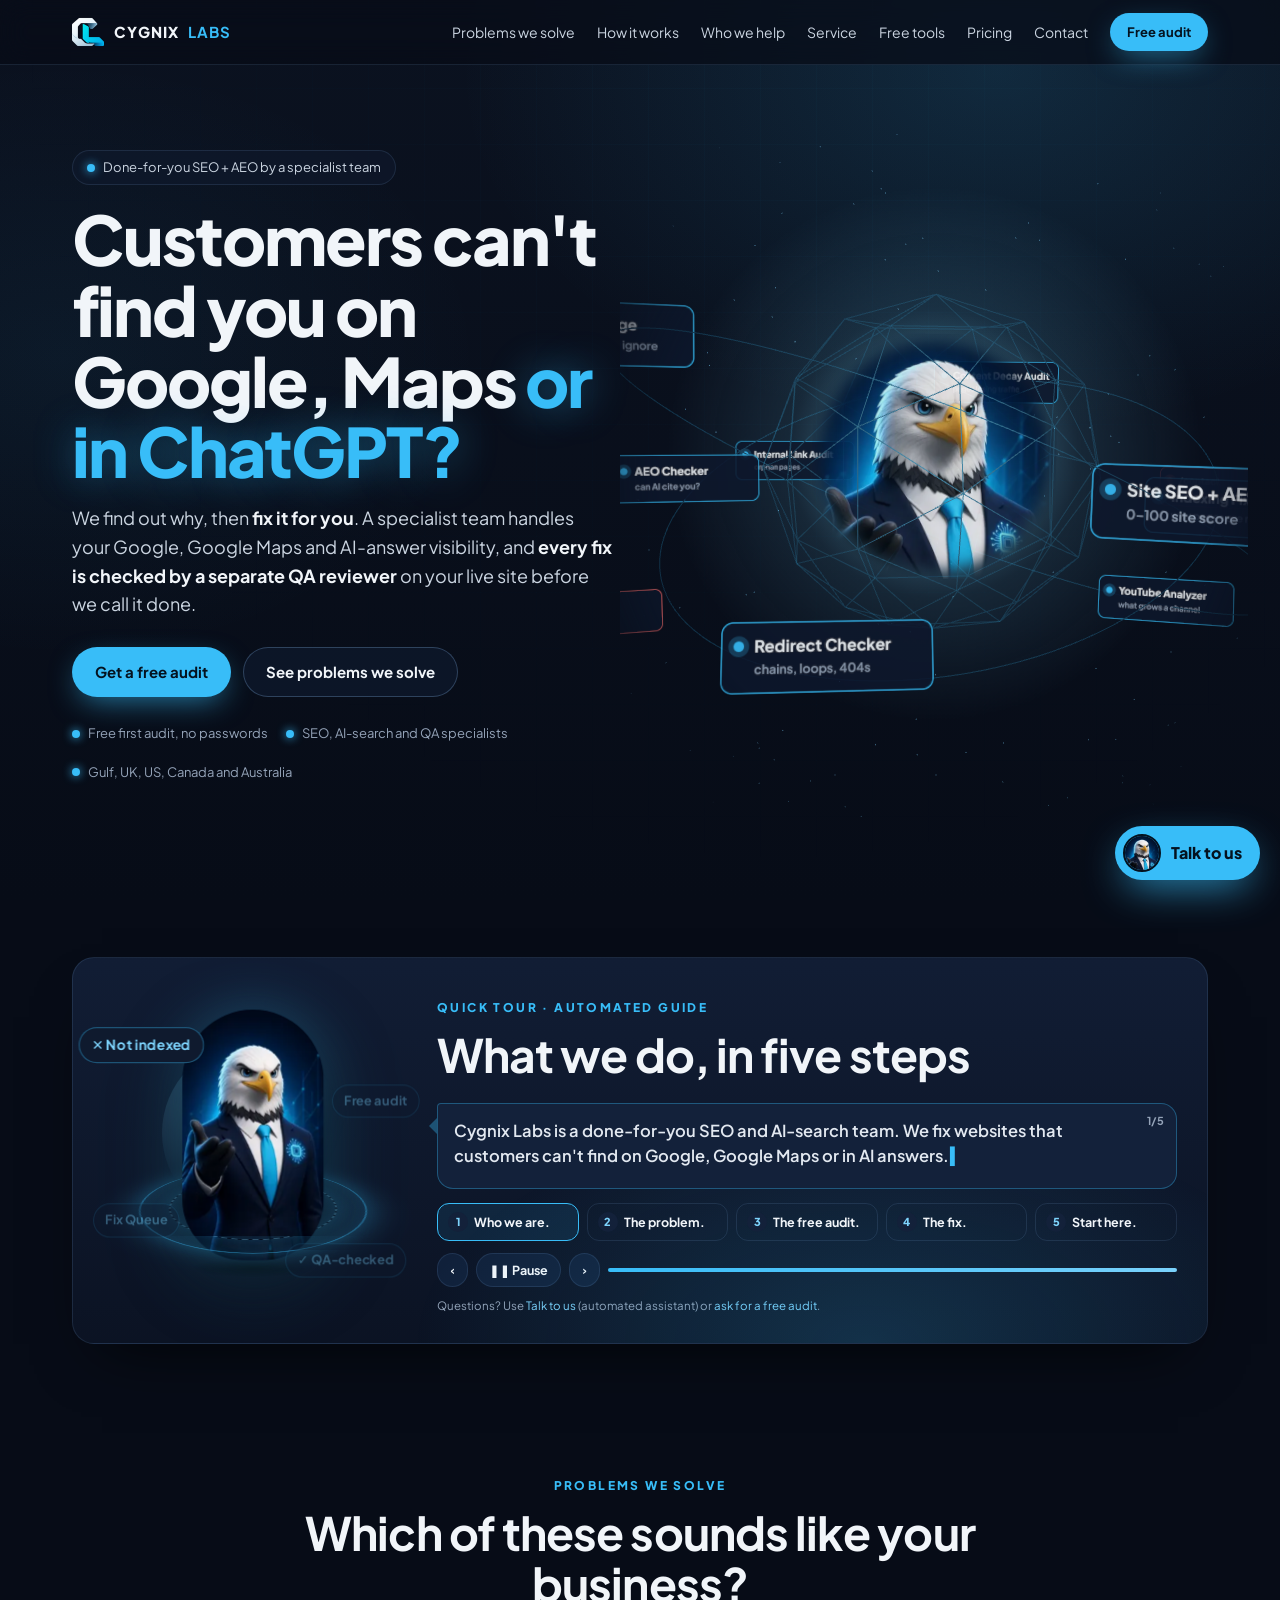
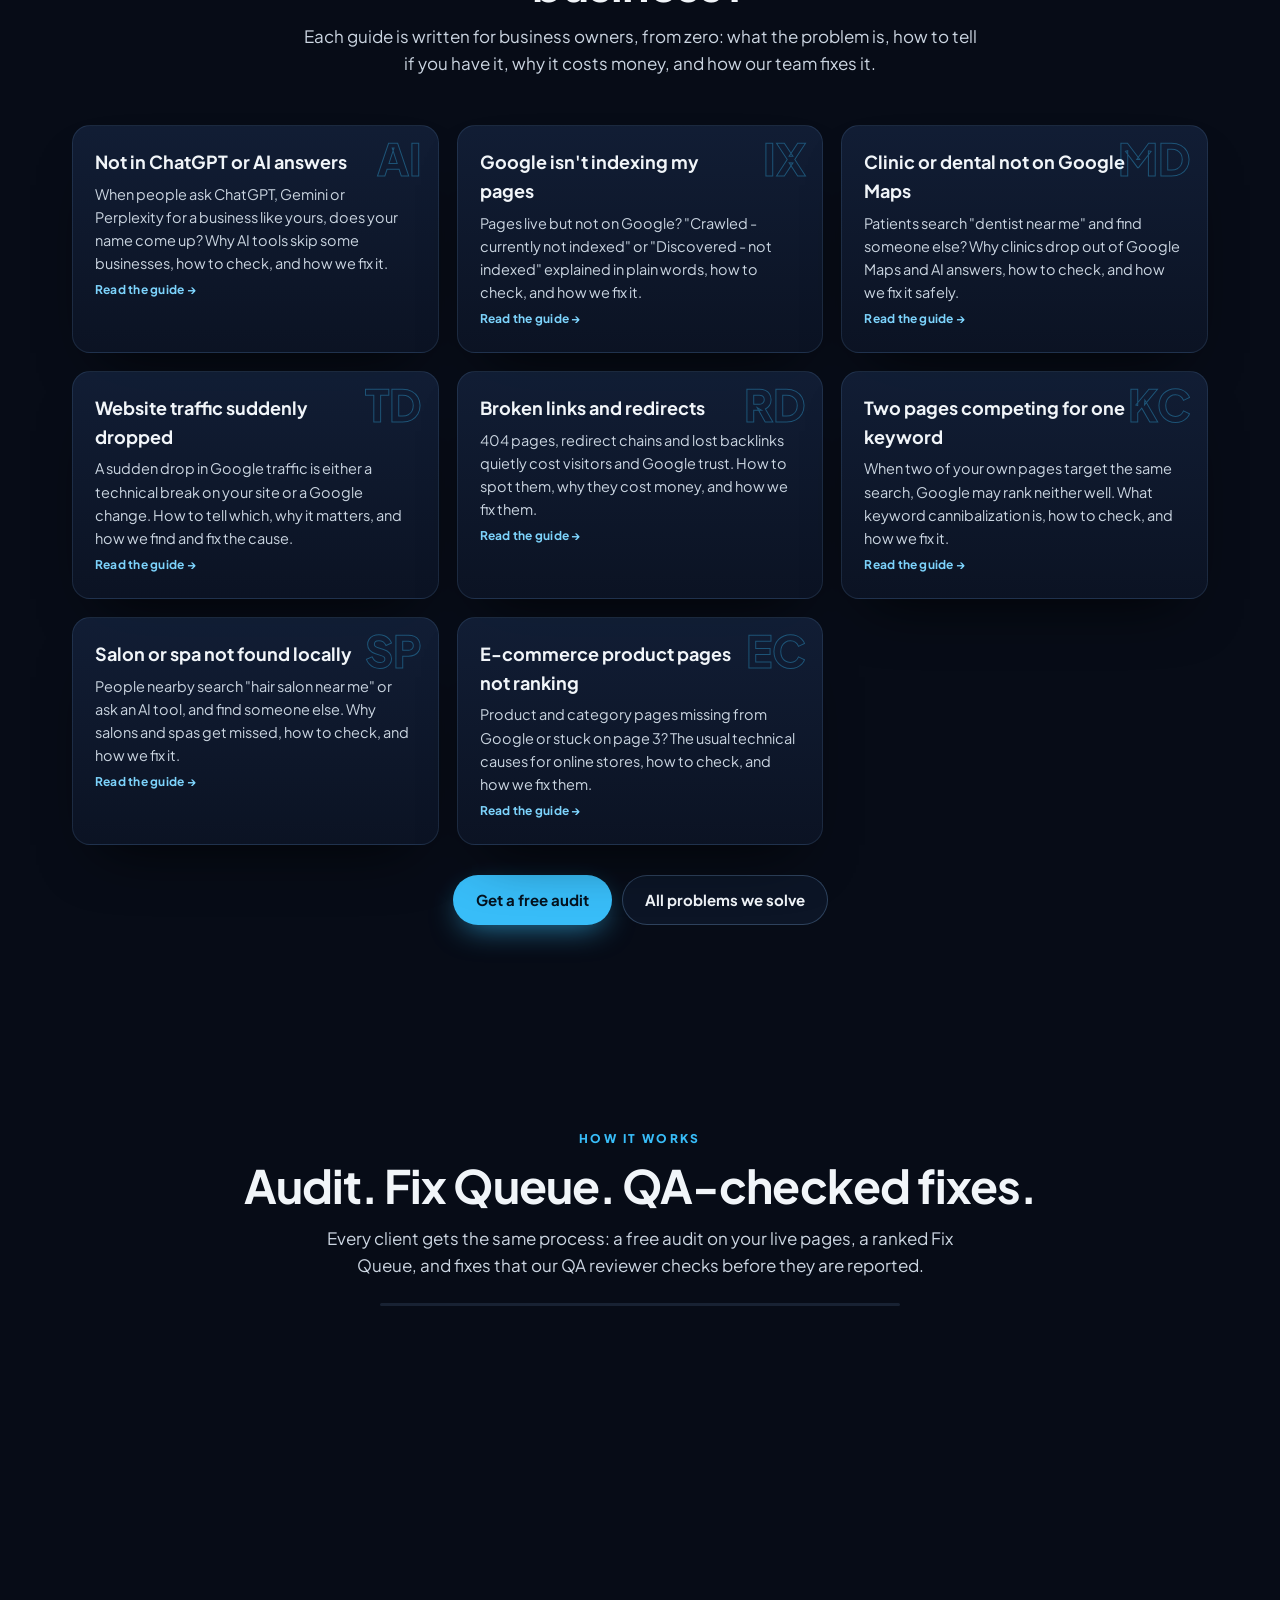
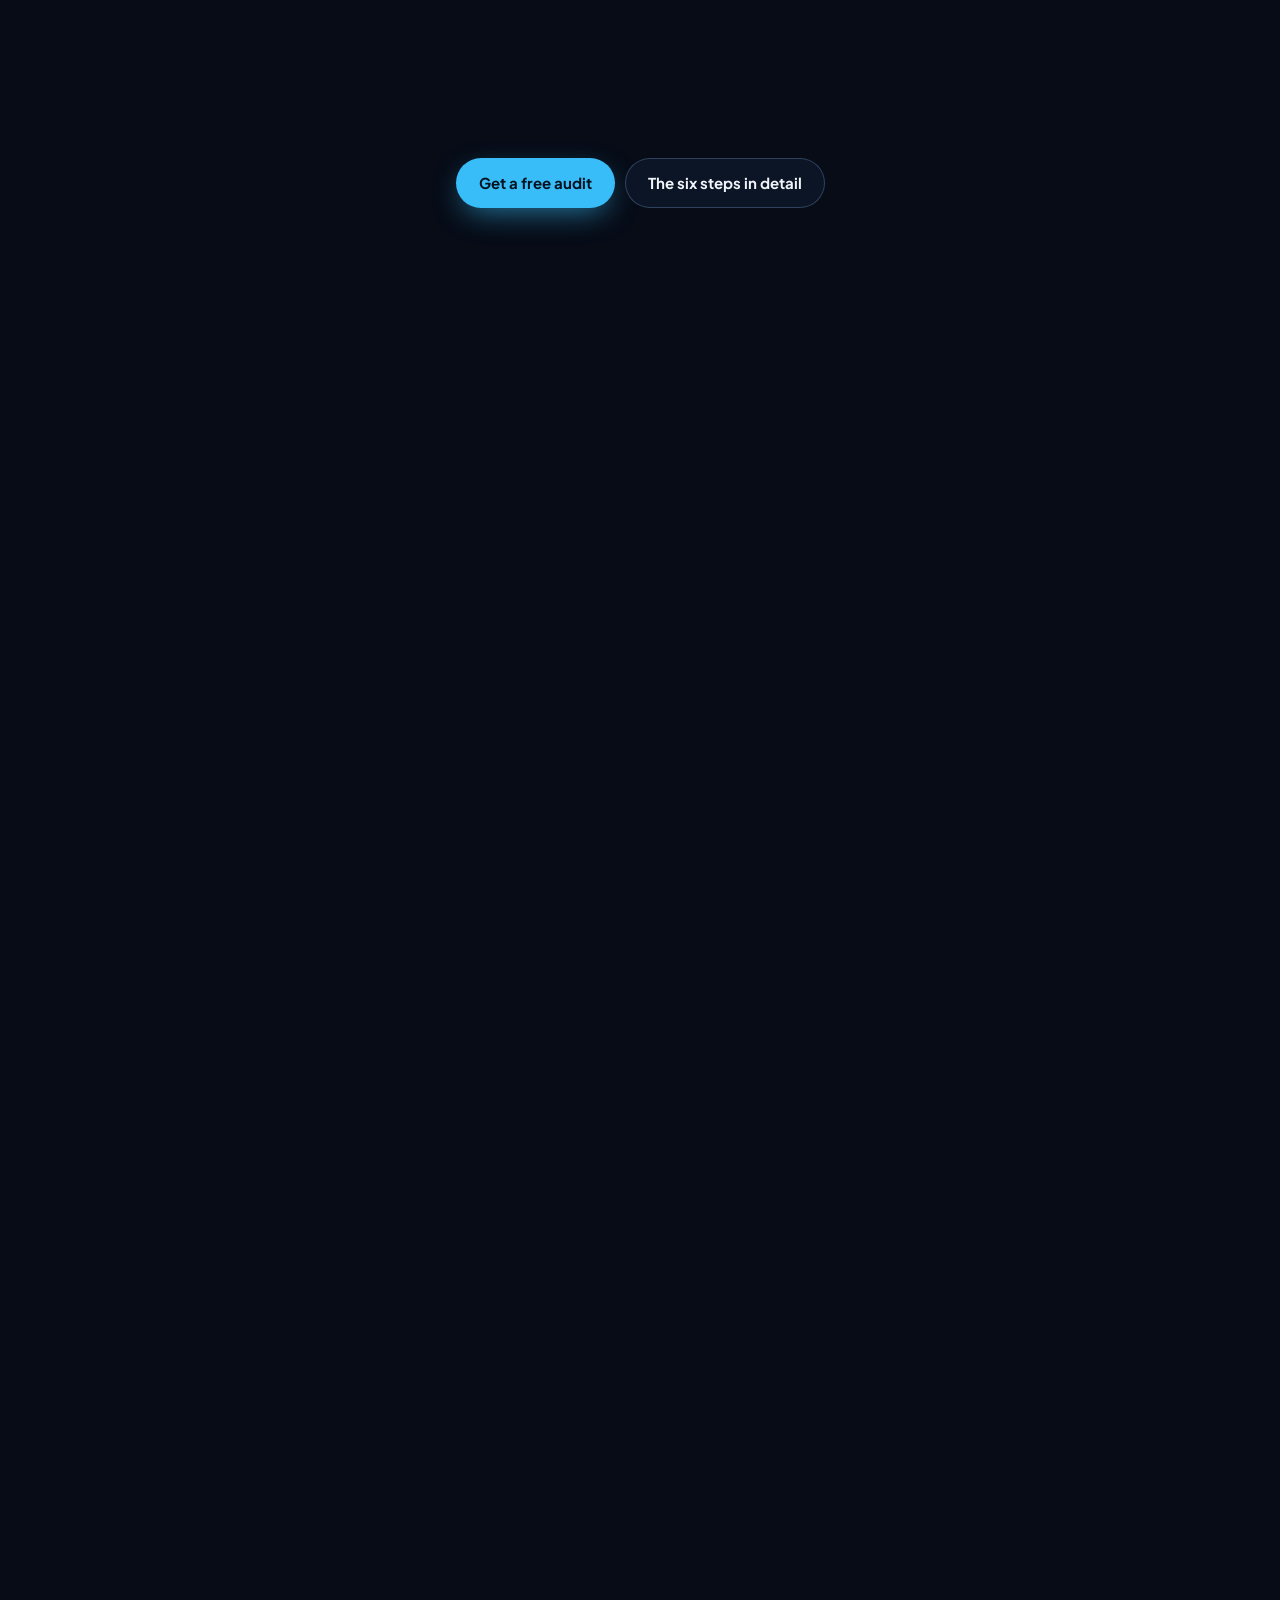
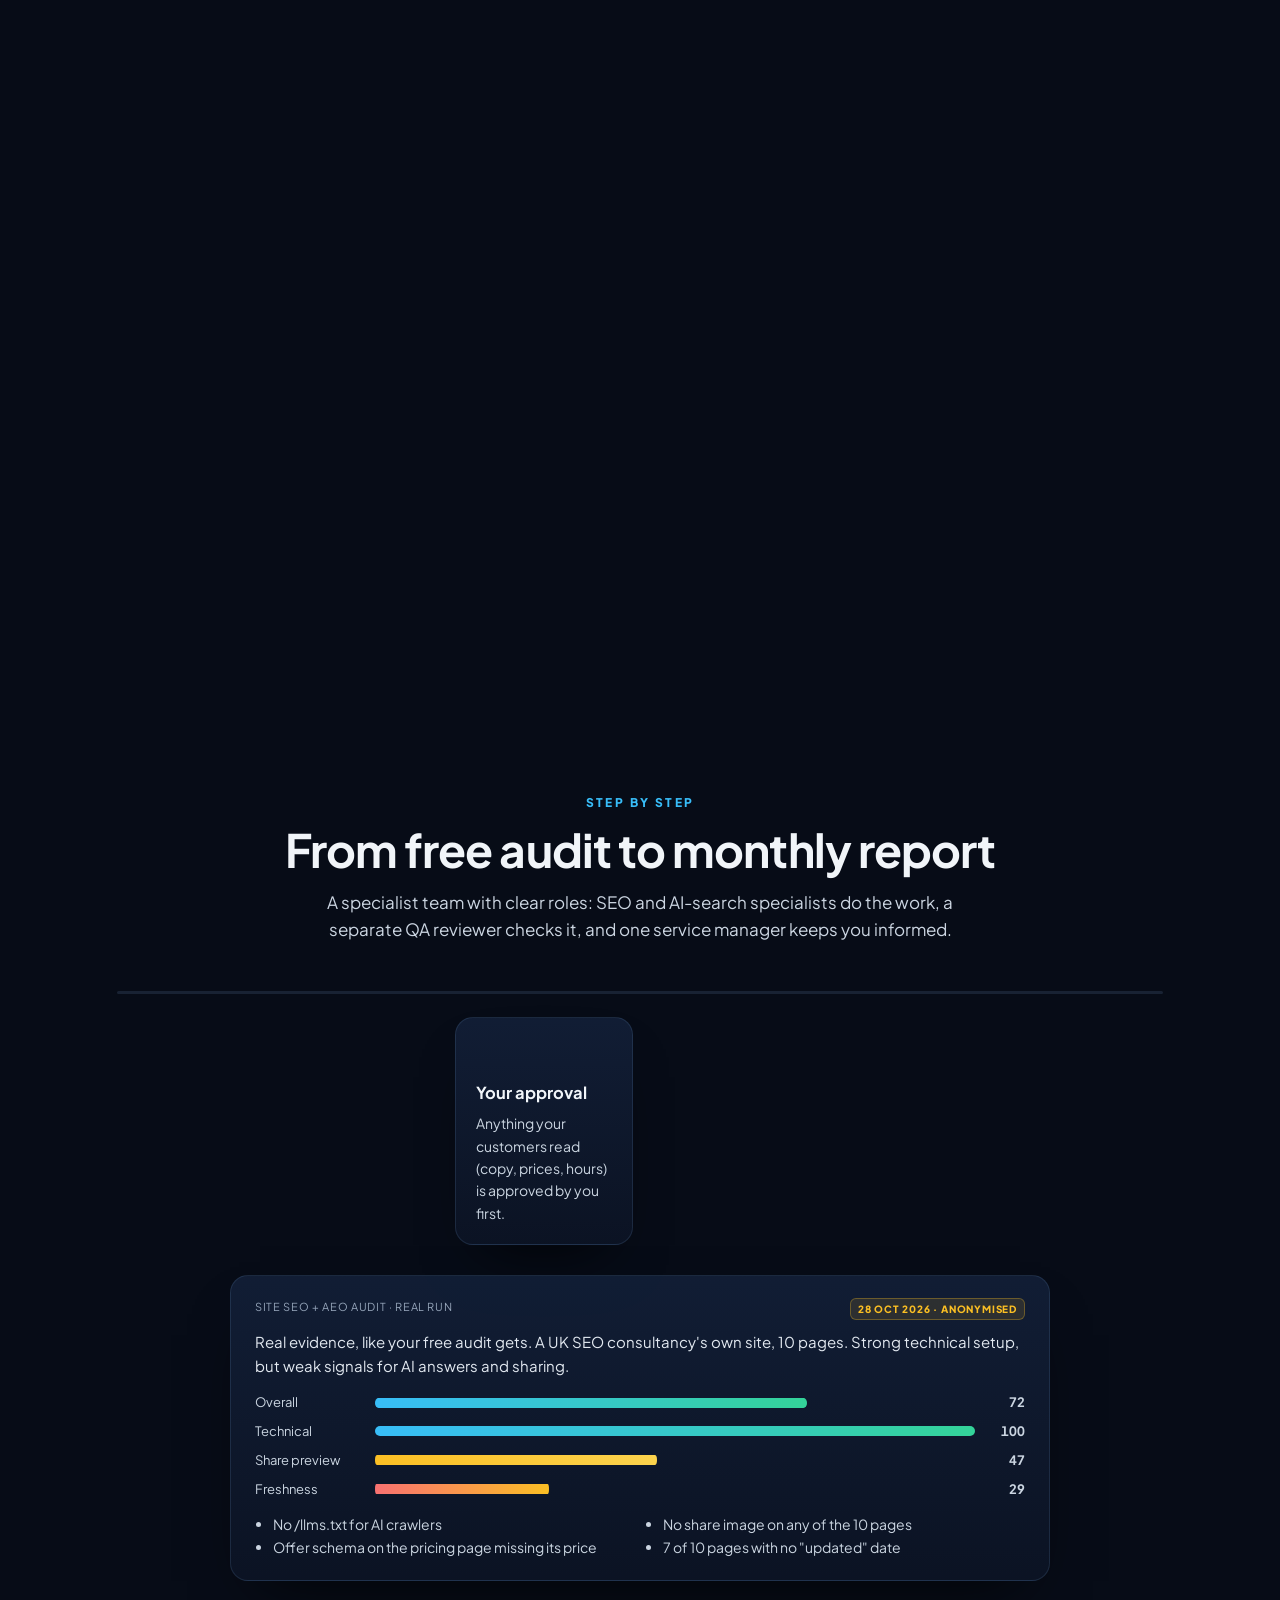
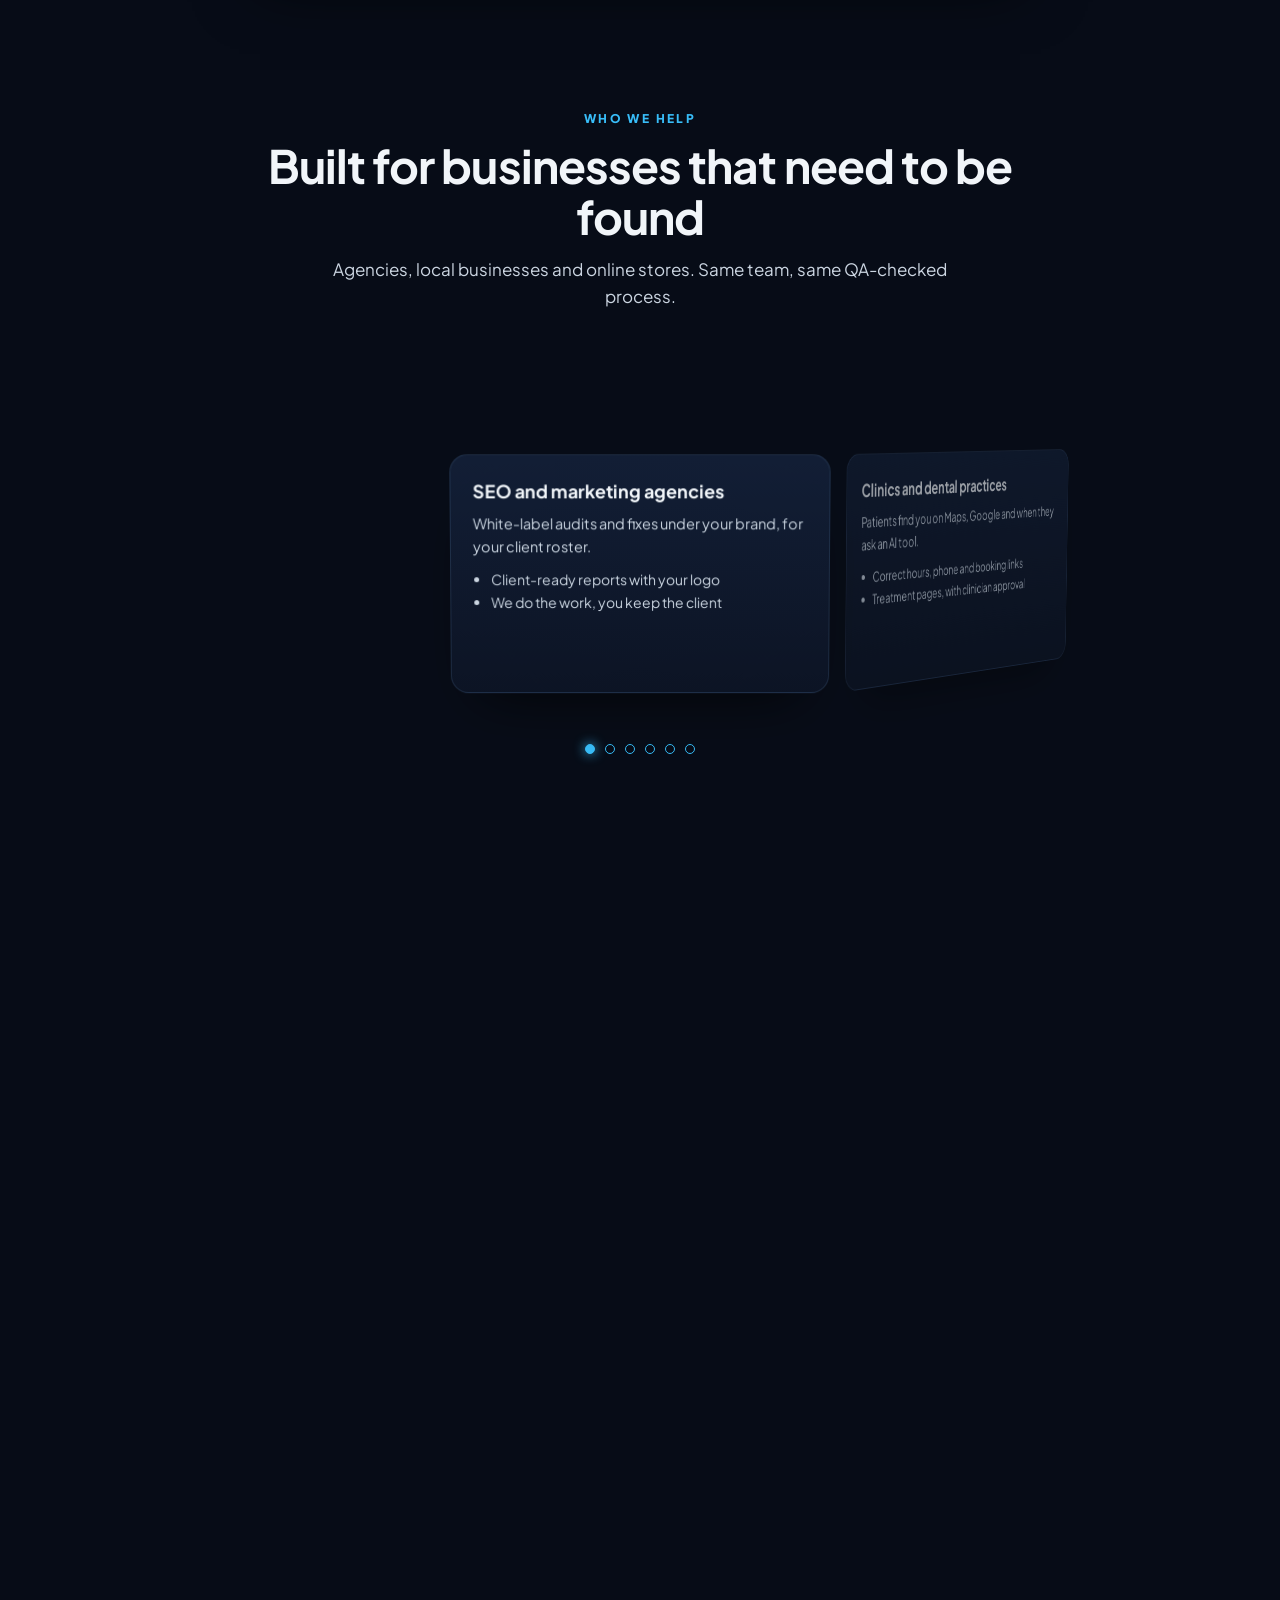
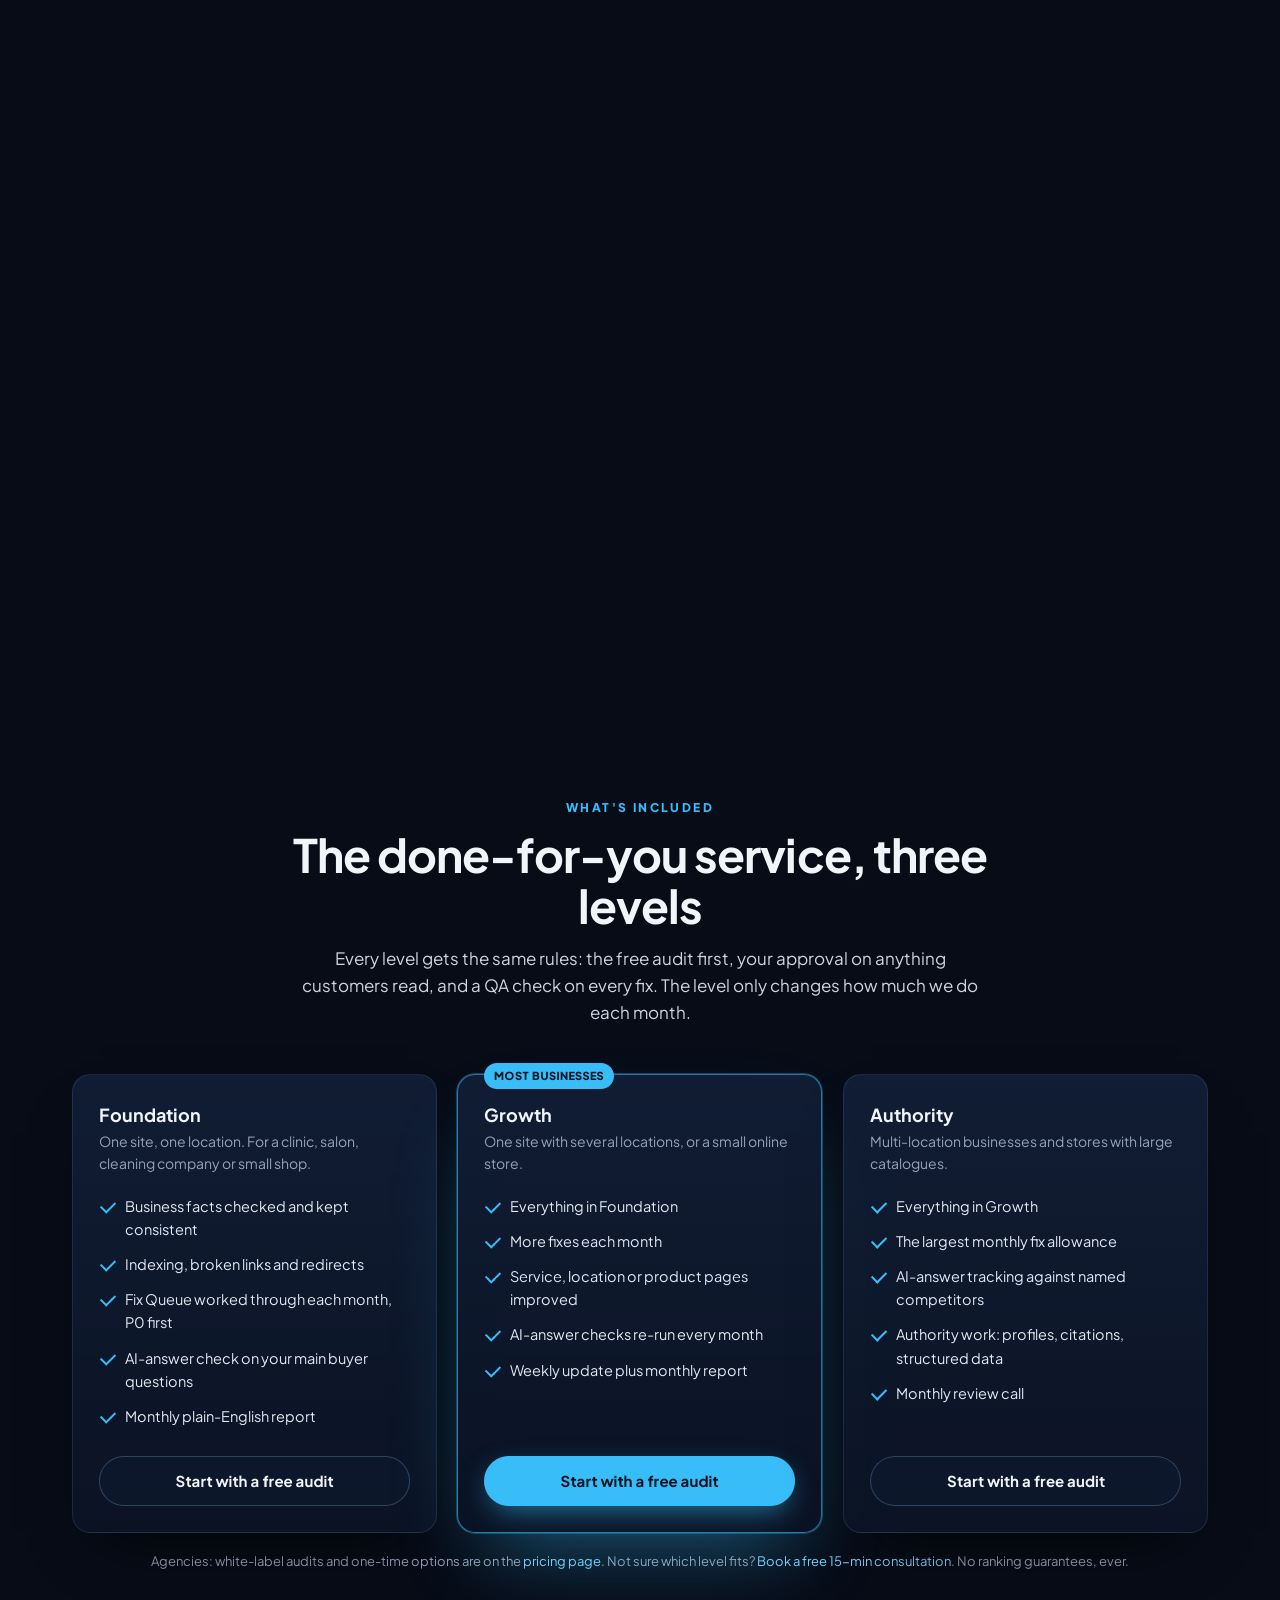
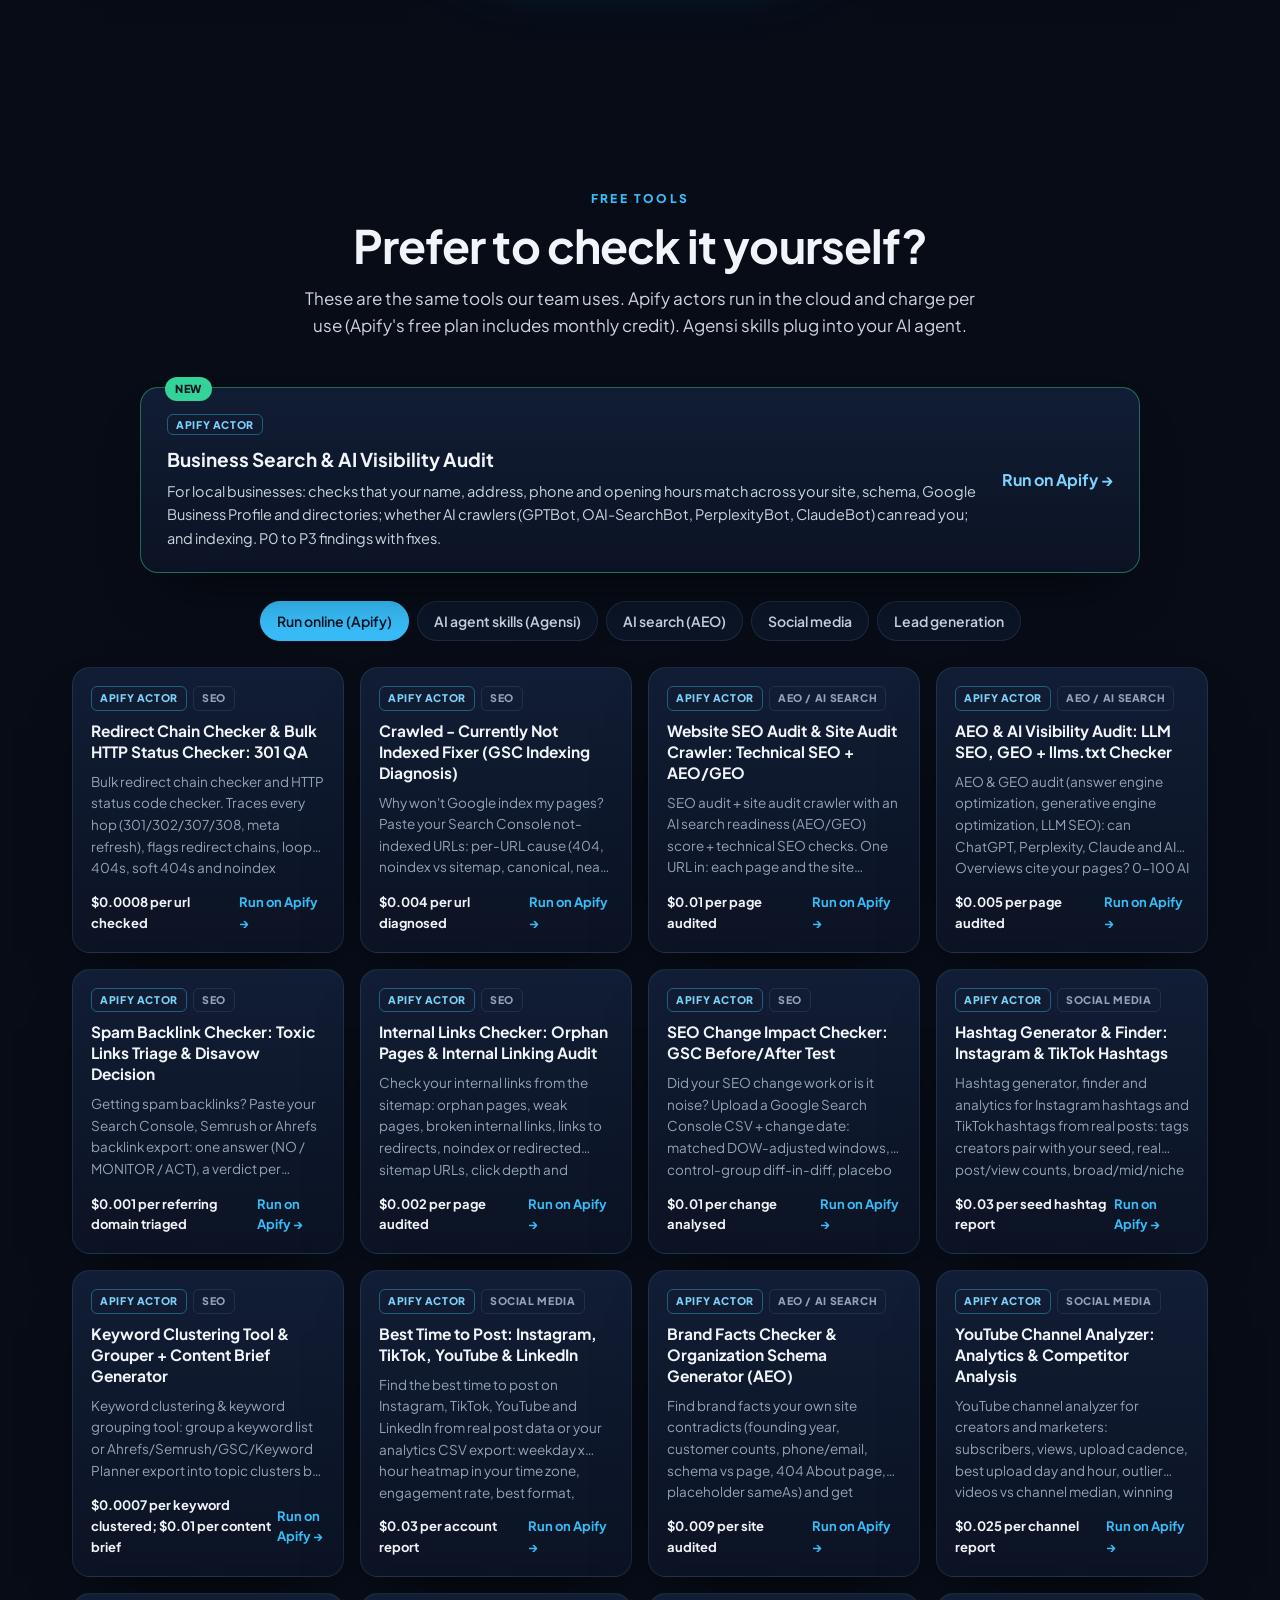
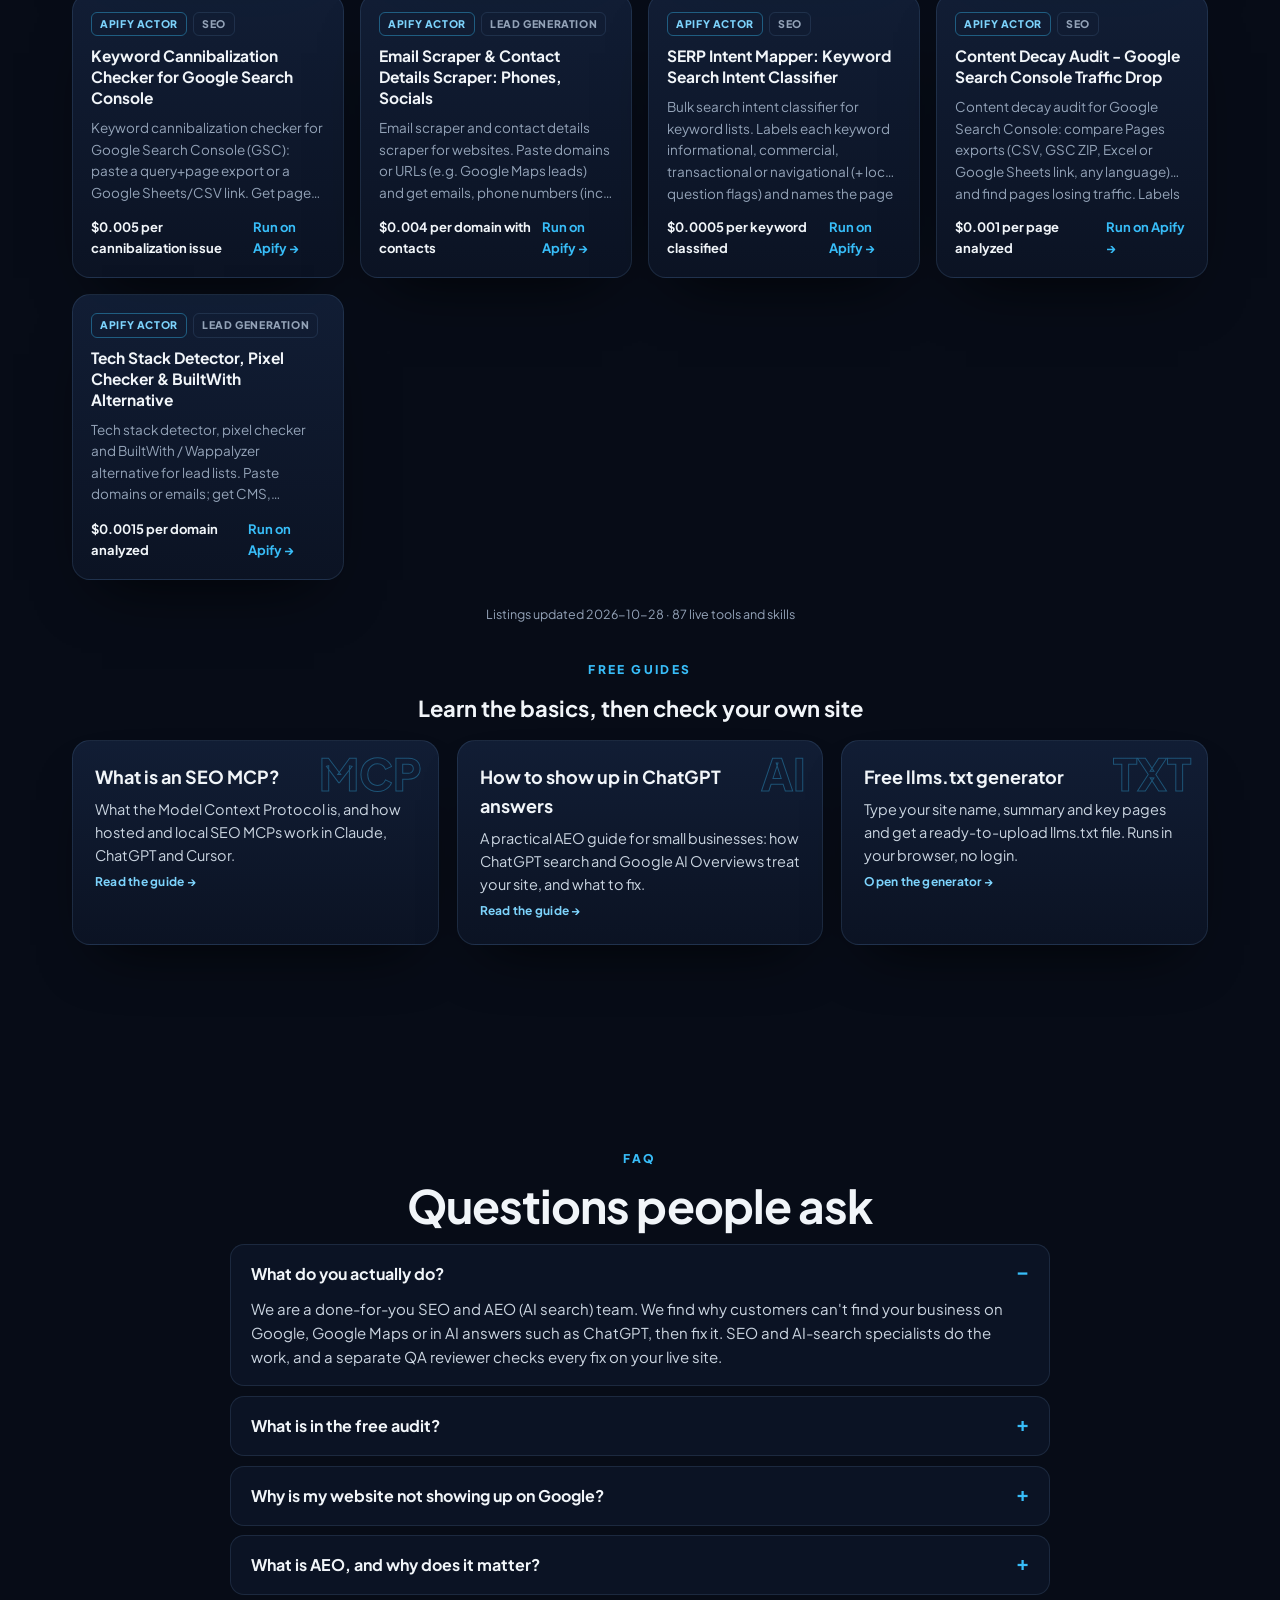
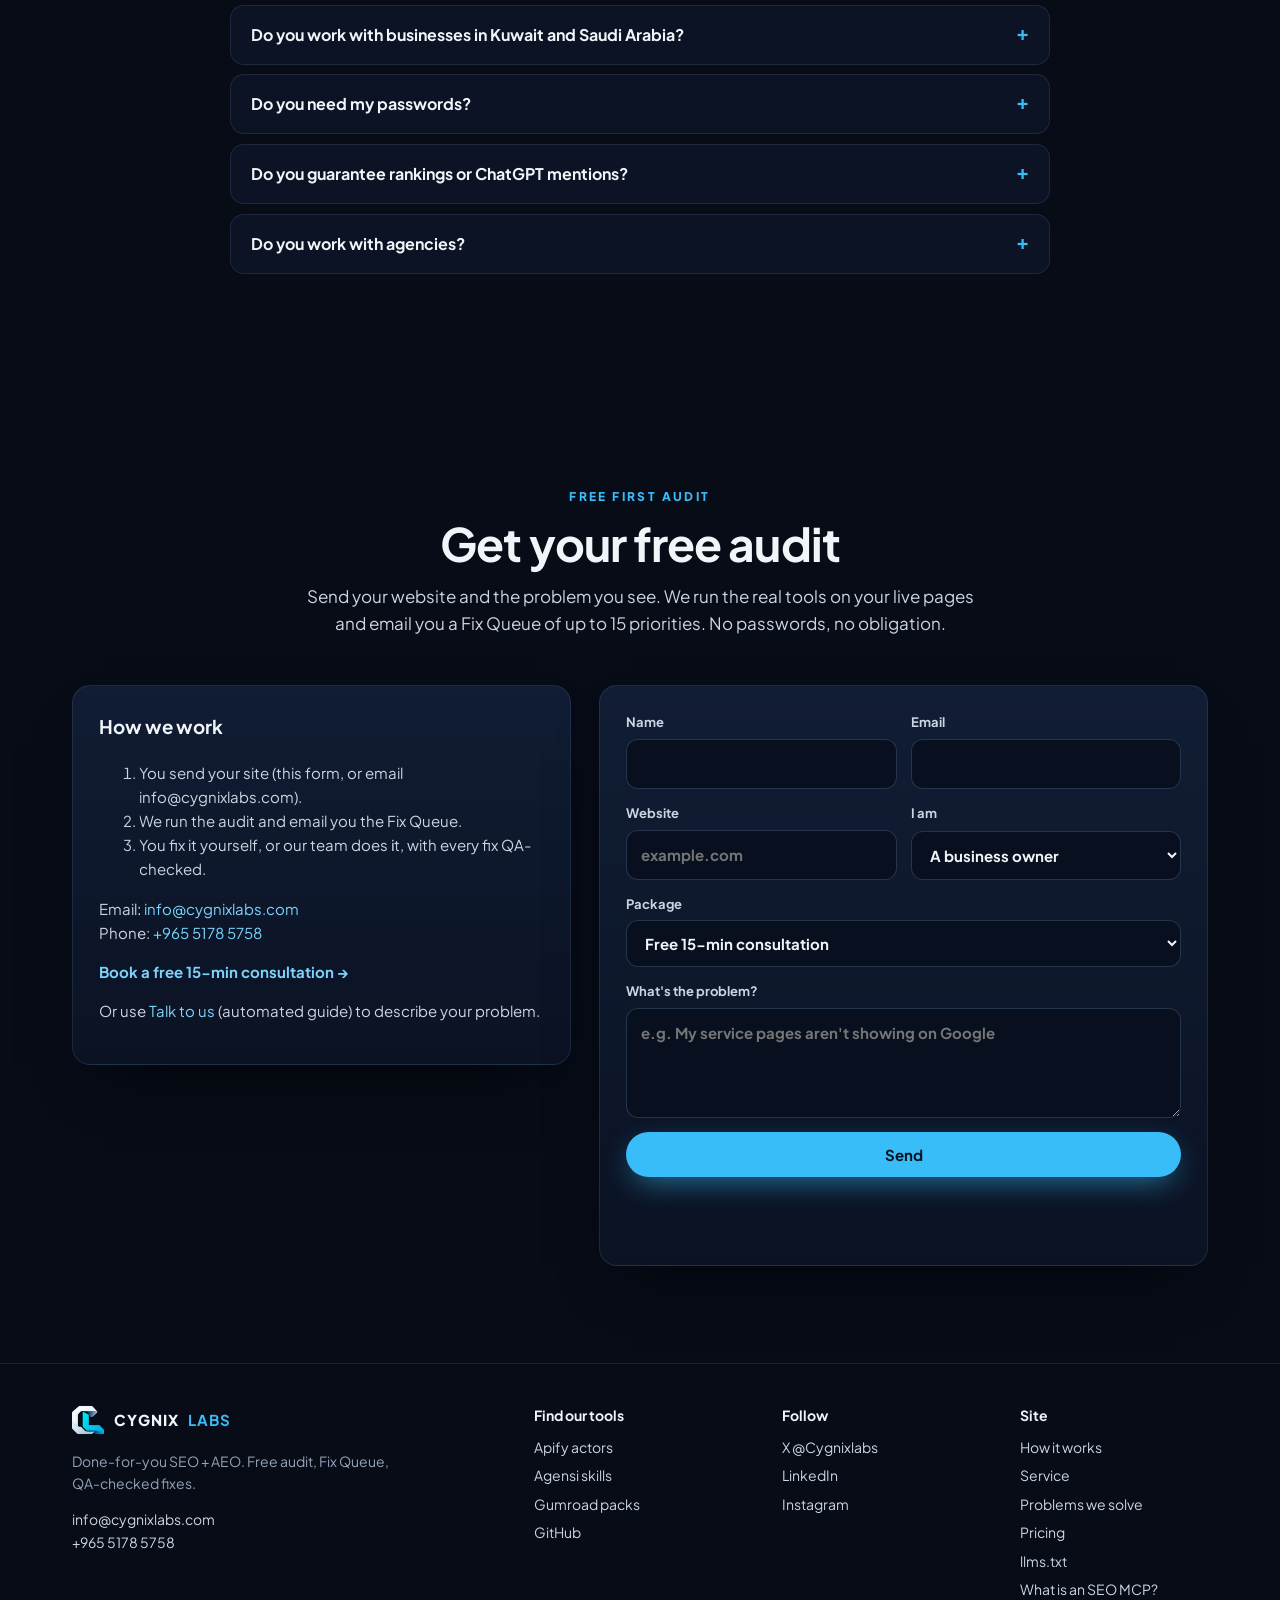
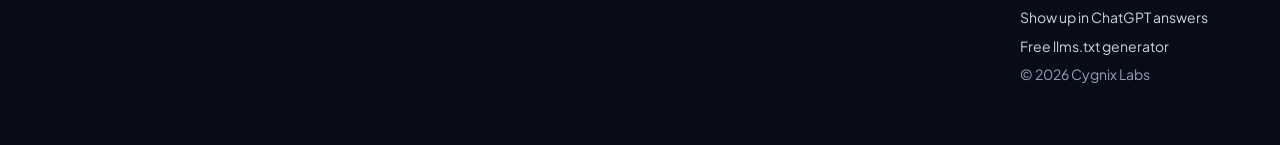
==== commit 3a015b8a: "Product rich results: image + Organization brand on every Product, free skills price 0, no reviews/r" ====
--- a/index.html
+++ b/index.html
@@ -27,9 +27,9 @@
 <link rel="preload" href="assets/fonts/jakarta.woff2" as="font" type="font/woff2" crossorigin>
 <link rel="alternate" type="text/plain" title="llms.txt" href="llms.txt">
 <script>(function(){var d=document.documentElement,r=matchMedia('(prefers-reduced-motion: reduce)').matches;if(!r){d.classList.add('motion');if(matchMedia('(min-width: 981px)').matches&&!(navigator.deviceMemory&&navigator.deviceMemory<4))d.classList.add('motion-lg');}})();</script>
-<link rel="stylesheet" href="assets/css/site.css?v=202611091029">
-<link rel="stylesheet" href="assets/css/assist.css?v=202611091029">
-<script type="application/ld+json">{"@context":"https://schema.org","@graph":[{"@type":"Organization","@id":"https://skills.cygnixlabs.com/#org","name":"Cygnix Labs","url":"https://skills.cygnixlabs.com/","logo":"https://skills.cygnixlabs.com/apple-touch-icon.png","image":"https://skills.cygnixlabs.com/assets/img/og.jpg","email":"info@cygnixlabs.com","description":"Cygnix Labs is a done-for-you SEO and AEO (AI search) team. We fix websites that customers can't find on Google, Google Maps or in AI answers such as ChatGPT: free audit, a ranked Fix Queue, and every fix QA-checked.","sameAs":["https://x.com/Cygnixlabs","https://www.linkedin.com/company/cygnix-labs","https://www.instagram.com/cygnix.labs/","https://apify.com/cygnix_labs","https://agensi.io/creators/cygnix-labs","https://cygnixlabs.gumroad.com/","https://github.com/cygnixlabs-cmd"],"telephone":"+96551785758","address":{"@type":"PostalAddress","streetAddress":"Floor 1, Office 48, Al Rehab Complex, Tunisia Street","addressLocality":"Hawalli","addressCountry":"KW"},"contactPoint":{"@type":"ContactPoint","contactType":"sales","email":"info@cygnixlabs.com","telephone":"+96551785758","availableLanguage":["English"]}},{"@type":"ProfessionalService","@id":"https://skills.cygnixlabs.com/#business","name":"Cygnix Labs","url":"https://skills.cygnixlabs.com/","image":"https://skills.cygnixlabs.com/assets/img/og.jpg","logo":"https://skills.cygnixlabs.com/apple-touch-icon.png","description":"Done-for-you SEO and AEO (answer engine optimization) service by a specialist team: free first audit, a Fix Queue of up to 15 priorities (P0-P3), client approval, specialist fixes, an independent QA check of every fix, and plain-English reports.","email":"info@cygnixlabs.com","telephone":"+96551785758","address":{"@type":"PostalAddress","streetAddress":"Floor 1, Office 48, Al Rehab Complex, Tunisia Street","addressLocality":"Hawalli","addressCountry":"KW"},"areaServed":[{"@type":"Country","name":"Kuwait"},{"@type":"Country","name":"Saudi Arabia"},{"@type":"Country","name":"United Arab Emirates"},{"@type":"Country","name":"Qatar"},{"@type":"Country","name":"Bahrain"},{"@type":"Country","name":"Oman"},{"@type":"Country","name":"United Kingdom"},{"@type":"Country","name":"United States"},{"@type":"Country","name":"Canada"},{"@type":"Country","name":"Australia"}],"parentOrganization":{"@id":"https://skills.cygnixlabs.com/#org"},"knowsAbout":["Search engine optimization","Answer engine optimization","Generative engine optimization","Local SEO","Google Business Profile","Technical SEO","Schema markup"],"knowsLanguage":["en"],"hasOfferCatalog":{"@type":"OfferCatalog","name":"Done-for-you SEO + AEO service","itemListElement":[{"@type":"Offer","name":"Free first audit","price":"0","priceCurrency":"USD","url":"https://skills.cygnixlabs.com/#contact","itemOffered":{"@type":"Service","name":"Free SEO + AEO audit with a Fix Queue of up to 15 priorities"}},{"@type":"Offer","name":"Foundation","url":"https://skills.cygnixlabs.com/#service","itemOffered":{"@type":"Service","name":"Foundation (done-for-you SEO + AEO)","description":"One site, one location: business facts, indexing, broken links and redirects, monthly Fix Queue work, AI-answer check, monthly report."}},{"@type":"Offer","name":"Growth","url":"https://skills.cygnixlabs.com/#service","itemOffered":{"@type":"Service","name":"Growth (done-for-you SEO + AEO)","description":"Several locations or a small store: more monthly fixes, page improvements, monthly AI-answer checks, weekly updates."}},{"@type":"Offer","name":"Authority","url":"https://skills.cygnixlabs.com/#service","itemOffered":{"@type":"Service","name":"Authority (done-for-you SEO + AEO)","description":"Multi-location or large catalogues: largest fix allowance, competitor AI-answer tracking, authority work, monthly review call."}}]}},{"@type":"WebSite","@id":"https://skills.cygnixlabs.com/#site","url":"https://skills.cygnixlabs.com/","name":"Cygnix Labs","publisher":{"@id":"https://skills.cygnixlabs.com/#org"}},{"@type":"ItemList","@id":"https://skills.cygnixlabs.com/#tools","name":"Cygnix Labs SEO and AEO tools","itemListElement":[{"@type":"ListItem","position":1,"item":{"@type":"SoftwareApplication","name":"Redirect Chain Checker & Bulk HTTP Status Checker: 301 QA","url":"https://apify.com/cygnix_labs/redirect-checker","applicationCategory":"BusinessApplication","operatingSystem":"Web (Apify cloud)","description":"Bulk redirect chain checker and HTTP status code checker. Traces every hop (301/302/307/308, meta refresh), flags redirect chains, loops, 404s, soft 404s and noindex targets, and QAs old→new redirect maps after a...","publisher":{"@id":"https://skills.cygnixlabs.com/#org"},"offers":{"@type":"Offer","url":"https://apify.com/cygnix_labs/redirect-checker","priceCurrency":"USD","description":"Pay per use: $0.0008 per url checked","price":"0.0008"}}},{"@type":"ListItem","position":2,"item":{"@type":"SoftwareApplication","name":"Crawled - Currently Not Indexed Fixer (GSC Indexing Diagnosis)","url":"https://apify.com/cygnix_labs/indexing-fix-planner","applicationCategory":"BusinessApplication","operatingSystem":"Web (Apify cloud)","description":"Why won't Google index my pages? Paste your Search Console not-indexed URLs: per-URL cause (404, noindex vs sitemap, canonical, near-duplicate, thin, JS-empty, orphan, weak links, low-value URL) + fix, in priority...","publisher":{"@id":"https://skills.cygnixlabs.com/#org"},"offers":{"@type":"Offer","url":"https://apify.com/cygnix_labs/indexing-fix-planner","priceCurrency":"USD","description":"Pay per use: $0.004 per url diagnosed","price":"0.004"}}},{"@type":"ListItem","position":3,"item":{"@type":"SoftwareApplication","name":"Website SEO Audit & Site Audit Crawler: Technical SEO + AEO/GEO","url":"https://apify.com/cygnix_labs/site-seo-aeo-audit","applicationCategory":"BusinessApplication","operatingSystem":"Web (Apify cloud)","description":"SEO audit + site audit crawler with an AI search readiness (AEO/GEO) score + technical SEO checks. One URL in: each page and the site scored 0-100 for meta tags, broken links, soft 404s, schema, llms.txt,...","publisher":{"@id":"https://skills.cygnixlabs.com/#org"},"offers":{"@type":"Offer","url":"https://apify.com/cygnix_labs/site-seo-aeo-audit","priceCurrency":"USD","description":"Pay per use: $0.01 per page audited","price":"0.01"}}},{"@type":"ListItem","position":4,"item":{"@type":"SoftwareApplication","name":"AEO & AI Visibility Audit: LLM SEO, GEO + llms.txt Checker","url":"https://apify.com/cygnix_labs/aeo-readiness-checker","applicationCategory":"BusinessApplication","operatingSystem":"Web (Apify cloud)","description":"AEO & GEO audit (answer engine optimization, generative engine optimization, LLM SEO): can ChatGPT, Perplexity, Claude and AI Overviews cite your pages? 0-100 AI search visibility score per URL, llms.txt checker,...","publisher":{"@id":"https://skills.cygnixlabs.com/#org"},"offers":{"@type":"Offer","url":"https://apify.com/cygnix_labs/aeo-readiness-checker","priceCurrency":"USD","description":"Pay per use: $0.005 per page audited","price":"0.005"}}},{"@type":"ListItem","position":5,"item":{"@type":"SoftwareApplication","name":"Spam Backlink Checker: Toxic Links Triage & Disavow Decision","url":"https://apify.com/cygnix_labs/spam-backlink-triage","applicationCategory":"BusinessApplication","operatingSystem":"Web (Apify cloud)","description":"Getting spam backlinks? Paste your Search Console, Semrush or Ahrefs backlink export: one answer (NO / MONITOR / ACT), a verdict per referring domain (OK, IGNORE, WATCH, DISAVOW), negative-SEO spike check, disavow...","publisher":{"@id":"https://skills.cygnixlabs.com/#org"},"offers":{"@type":"Offer","url":"https://apify.com/cygnix_labs/spam-backlink-triage","priceCurrency":"USD","description":"Pay per use: $0.001 per referring domain triaged","price":"0.001"}}},{"@type":"ListItem","position":6,"item":{"@type":"SoftwareApplication","name":"Internal Links Checker: Orphan Pages & Internal Linking Audit","url":"https://apify.com/cygnix_labs/internal-link-audit","applicationCategory":"BusinessApplication","operatingSystem":"Web (Apify cloud)","description":"Check your internal links from the sitemap: orphan pages, weak pages, broken internal links, links to redirects, noindex or redirected sitemap URLs, click depth and anchor text, with a fix per page. First 25 pages...","publisher":{"@id":"https://skills.cygnixlabs.com/#org"},"offers":{"@type":"Offer","url":"https://apify.com/cygnix_labs/internal-link-audit","priceCurrency":"USD","description":"Pay per use: $0.002 per page audited","price":"0.002"}}},{"@type":"ListItem","position":7,"item":{"@type":"SoftwareApplication","name":"SEO Change Impact Checker: GSC Before/After Test","url":"https://apify.com/cygnix_labs/seo-change-impact-checker","applicationCategory":"BusinessApplication","operatingSystem":"Web (Apify cloud)","description":"Did your SEO change work or is it noise? Upload a Google Search Console CSV + change date: matched DOW-adjusted windows, control-group diff-in-diff, placebo noise band, GSC lag guard, verdict REAL WIN / LOSS / NOISE...","publisher":{"@id":"https://skills.cygnixlabs.com/#org"},"offers":{"@type":"Offer","url":"https://apify.com/cygnix_labs/seo-change-impact-checker","priceCurrency":"USD","description":"Pay per use: $0.01 per change analysed","price":"0.01"}}},{"@type":"ListItem","position":8,"item":{"@type":"SoftwareApplication","name":"Hashtag Generator & Finder: Instagram & TikTok Hashtags","url":"https://apify.com/cygnix_labs/hashtag-research-strategy","applicationCategory":"BusinessApplication","operatingSystem":"Web (Apify cloud)","description":"Hashtag generator, finder and analytics for Instagram hashtags and TikTok hashtags from real posts: tags creators pair with your seed, real post/view counts, broad/mid/niche tiers, paste-ready 5 and 15 tag sets,...","publisher":{"@id":"https://skills.cygnixlabs.com/#org"},"offers":{"@type":"Offer","url":"https://apify.com/cygnix_labs/hashtag-research-strategy","priceCurrency":"USD","description":"Pay per use: $0.03 per seed hashtag report","price":"0.03"}}},{"@type":"ListItem","position":9,"item":{"@type":"SoftwareApplication","name":"Keyword Clustering Tool & Grouper + Content Brief Generator","url":"https://apify.com/cygnix_labs/keyword-clusterer-brief","applicationCategory":"BusinessApplication","operatingSystem":"Web (Apify cloud)","description":"Keyword clustering & keyword grouping tool: group a keyword list or Ahrefs/Semrush/GSC/Keyword Planner export into topic clusters by shared terms + search intent, build a topical map, get content briefs. 100 keywords...","publisher":{"@id":"https://skills.cygnixlabs.com/#org"},"offers":{"@type":"Offer","url":"https://apify.com/cygnix_labs/keyword-clusterer-brief","priceCurrency":"USD","description":"Pay per use: $0.0007 per keyword clustered; $0.01 per content brief","price":"0.0007"}}},{"@type":"ListItem","position":10,"item":{"@type":"SoftwareApplication","name":"Best Time to Post: Instagram, TikTok, YouTube & LinkedIn","url":"https://apify.com/cygnix_labs/social-best-time-to-post","applicationCategory":"BusinessApplication","operatingSystem":"Web (Apify cloud)","description":"Find the best time to post on Instagram, TikTok, YouTube and LinkedIn from real post data or your analytics CSV export: weekday x hour heatmap in your time zone, engagement rate, best format, caption and hashtag fit,...","publisher":{"@id":"https://skills.cygnixlabs.com/#org"},"offers":{"@type":"Offer","url":"https://apify.com/cygnix_labs/social-best-time-to-post","priceCurrency":"USD","description":"Pay per use: $0.03 per account report","price":"0.03"}}},{"@type":"ListItem","position":11,"item":{"@type":"SoftwareApplication","name":"Brand Facts Checker & Organization Schema Generator (AEO)","url":"https://apify.com/cygnix_labs/brand-facts-checker","applicationCategory":"BusinessApplication","operatingSystem":"Web (Apify cloud)","description":"Find brand facts your own site contradicts (founding year, customer counts, phone/email, schema vs page, 404 About page, placeholder sameAs) and get Organization JSON-LD + a citable brand-facts page for AI Overviews,...","publisher":{"@id":"https://skills.cygnixlabs.com/#org"},"offers":{"@type":"Offer","url":"https://apify.com/cygnix_labs/brand-facts-checker","priceCurrency":"USD","description":"Pay per use: $0.009 per site audited","price":"0.009"}}},{"@type":"ListItem","position":12,"item":{"@type":"SoftwareApplication","name":"YouTube Channel Analyzer: Analytics & Competitor Analysis","url":"https://apify.com/cygnix_labs/youtube-channel-analyzer","applicationCategory":"BusinessApplication","operatingSystem":"Web (Apify cloud)","description":"YouTube channel analyzer for creators and marketers: subscribers, views, upload cadence, best upload day and hour, outlier videos vs channel median, winning title patterns and topics, engagement rate, Shorts vs...","publisher":{"@id":"https://skills.cygnixlabs.com/#org"},"offers":{"@type":"Offer","url":"https://apify.com/cygnix_labs/youtube-channel-analyzer","priceCurrency":"USD","description":"Pay per use: $0.025 per channel report","price":"0.025"}}},{"@type":"ListItem","position":13,"item":{"@type":"SoftwareApplication","name":"Keyword Cannibalization Checker for Google Search Console","url":"https://apify.com/cygnix_labs/keyword-cannibalization-finder","applicationCategory":"BusinessApplication","operatingSystem":"Web (Apify cloud)","description":"Keyword cannibalization checker for Google Search Console (GSC): paste a query+page export or a Google Sheets/CSV link. Get pages competing for the same keyword, click split, HIGH/MEDIUM/LOW severity and the safe fix...","publisher":{"@id":"https://skills.cygnixlabs.com/#org"},"offers":{"@type":"Offer","url":"https://apify.com/cygnix_labs/keyword-cannibalization-finder","priceCurrency":"USD","description":"Pay per use: $0.005 per cannibalization issue","price":"0.005"}}},{"@type":"ListItem","position":14,"item":{"@type":"SoftwareApplication","name":"Email Scraper & Contact Details Scraper: Phones, Socials","url":"https://apify.com/cygnix_labs/outreach-contact-finder","applicationCategory":"BusinessApplication","operatingSystem":"Web (Apify cloud)","description":"Email scraper and contact details scraper for websites. Paste domains or URLs (e.g. Google Maps leads) and get emails, phone numbers (incl. WhatsApp), contact/impressum pages and social links (LinkedIn, X, Instagram,...","publisher":{"@id":"https://skills.cygnixlabs.com/#org"},"offers":{"@type":"Offer","url":"https://apify.com/cygnix_labs/outreach-contact-finder","priceCurrency":"USD","description":"Pay per use: $0.004 per domain with contacts","price":"0.004"}}},{"@type":"ListItem","position":15,"item":{"@type":"SoftwareApplication","name":"SERP Intent Mapper: Keyword Search Intent Classifier","url":"https://apify.com/cygnix_labs/serp-intent-mapper","applicationCategory":"BusinessApplication","operatingSystem":"Web (Apify cloud)","description":"Bulk search intent classifier for keyword lists. Labels each keyword informational, commercial, transactional or navigational (+ local, question flags) and names the page type to build. English, Spanish, German,...","publisher":{"@id":"https://skills.cygnixlabs.com/#org"},"offers":{"@type":"Offer","url":"https://apify.com/cygnix_labs/serp-intent-mapper","priceCurrency":"USD","description":"Pay per use: $0.0005 per keyword classified","price":"0.0005"}}},{"@type":"ListItem","position":16,"item":{"@type":"SoftwareApplication","name":"Content Decay Audit - Google Search Console Traffic Drop","url":"https://apify.com/cygnix_labs/content-decay-audit","applicationCategory":"BusinessApplication","operatingSystem":"Web (Apify cloud)","description":"Content decay audit for Google Search Console: compare Pages exports (CSV, GSC ZIP, Excel or Google Sheets link, any language) and find pages losing traffic. Labels LOST, RANK_SLIP, DECAYING, CTR_DROP, ranked by...","publisher":{"@id":"https://skills.cygnixlabs.com/#org"},"offers":{"@type":"Offer","url":"https://apify.com/cygnix_labs/content-decay-audit","priceCurrency":"USD","description":"Pay per use: $0.001 per page analyzed","price":"0.001"}}},{"@type":"ListItem","position":17,"item":{"@type":"SoftwareApplication","name":"Tech Stack Detector, Pixel Checker & BuiltWith Alternative","url":"https://apify.com/cygnix_labs/website-tech-stack-detector","applicationCategory":"BusinessApplication","operatingSystem":"Web (Apify cloud)","description":"Tech stack detector, pixel checker and BuiltWith / Wappalyzer alternative for lead lists. Paste domains or emails; get CMS, Shopify, GA4, GTM tags, Meta/TikTok/LinkedIn pixels, tracking IDs, consent, chat, hosting...","publisher":{"@id":"https://skills.cygnixlabs.com/#org"},"offers":{"@type":"Offer","url":"https://apify.com/cygnix_labs/website-tech-stack-detector","priceCurrency":"USD","description":"Pay per use: $0.0015 per domain analyzed","price":"0.0015"}}},{"@type":"ListItem","position":18,"item":{"@type":"Product","name":"Spam Backlink Triage: Should I Care or Disavow? (Toxic Links Checker)","url":"https://agensi.io/skills/spam-backlink-triage-should-i-care-or-disavow-toxic-links-checker","description":"Should I Care or Disavow? (Toxic Links Checker)","category":"SEO","brand":{"@type":"Brand","name":"Cygnix Labs"},"offers":{"@type":"Offer","url":"https://agensi.io/skills/spam-backlink-triage-should-i-care-or-disavow-toxic-links-checker","priceCurrency":"USD","availability":"https://schema.org/InStock","price":"7"}}},{"@type":"ListItem","position":19,"item":{"@type":"Product","name":"Indexing Fix Planner: Why Google Won't Index Your Pages (Crawled - Currently Not Indexed)","url":"https://agensi.io/skills/indexing-fix-planner-why-google-won-t-index-your-pages-crawled-currently-not-indexed","description":"Why Google Won't Index Your Pages (Crawled - Currently Not Indexed)","category":"SEO","brand":{"@type":"Brand","name":"Cygnix Labs"},"offers":{"@type":"Offer","url":"https://agensi.io/skills/indexing-fix-planner-why-google-won-t-index-your-pages-crawled-currently-not-indexed","priceCurrency":"USD","availability":"https://schema.org/InStock","price":"7"}}},{"@type":"ListItem","position":20,"item":{"@type":"Product","name":"SEO Change Impact Checker: Did It Work or Is It Noise?","url":"https://agensi.io/skills/seo-change-impact-checker-did-it-work-or-is-it-noise","description":"Did It Work or Is It Noise?","category":"SEO","brand":{"@type":"Brand","name":"Cygnix Labs"},"offers":{"@type":"Offer","url":"https://agensi.io/skills/seo-change-impact-checker-did-it-work-or-is-it-noise","priceCurrency":"USD","availability":"https://schema.org/InStock","price":"7"}}},{"@type":"ListItem","position":21,"item":{"@type":"Product","name":"Brand Facts Page Builder: The About Page AI Overviews Cite","url":"https://agensi.io/skills/brand-facts-page-builder-the-about-page-ai-overviews-cite","description":"The About Page AI Overviews Cite","category":"AEO / AI search","brand":{"@type":"Brand","name":"Cygnix Labs"},"offers":{"@type":"Offer","url":"https://agensi.io/skills/brand-facts-page-builder-the-about-page-ai-overviews-cite","priceCurrency":"USD","availability":"https://schema.org/InStock","price":"7"}}},{"@type":"ListItem","position":22,"item":{"@type":"Product","name":"AI Search Visibility Pro: GEO/AEO Audit + AI Citation SOV","url":"https://agensi.io/skills/ai-search-visibility-pro-geo-aeo-audit-ai-citation-sov","description":"GEO/AEO Audit + AI Citation SOV","category":"AEO / AI search","brand":{"@type":"Brand","name":"Cygnix Labs"},"offers":{"@type":"Offer","url":"https://agensi.io/skills/ai-search-visibility-pro-geo-aeo-audit-ai-citation-sov","priceCurrency":"USD","availability":"https://schema.org/InStock","price":"39"}}},{"@type":"ListItem","position":23,"item":{"@type":"Product","name":"Google Search Console SEO Bundle: 7 Growth Skills","url":"https://agensi.io/skills/google-search-console-seo-bundle-7-growth-skills","description":"7 Growth Skills","category":"SEO","brand":{"@type":"Brand","name":"Cygnix Labs"},"offers":{"@type":"Offer","url":"https://agensi.io/skills/google-search-console-seo-bundle-7-growth-skills","priceCurrency":"USD","availability":"https://schema.org/InStock","price":"29"}}},{"@type":"ListItem","position":24,"item":{"@type":"Product","name":"GSC History Warehouse: Keep Data Past 16 Months","url":"https://agensi.io/skills/gsc-history-warehouse-keep-data-past-16-months","description":"Keep Data Past 16 Months","category":"Productivity","brand":{"@type":"Brand","name":"Cygnix Labs"},"offers":{"@type":"Offer","url":"https://agensi.io/skills/gsc-history-warehouse-keep-data-past-16-months","priceCurrency":"USD","availability":"https://schema.org/InStock","price":"7"}}},{"@type":"ListItem","position":25,"item":{"@type":"Product","name":"SEO Plan Pre-Mortem: Grade Any SEO/AEO Plan Out of 100","url":"https://agensi.io/skills/seo-plan-pre-mortem-grade-any-seo-aeo-plan-out-of-100","description":"Grade Any SEO/AEO Plan Out of 100","category":"AEO / AI search","brand":{"@type":"Brand","name":"Cygnix Labs"},"offers":{"@type":"Offer","url":"https://agensi.io/skills/seo-plan-pre-mortem-grade-any-seo-aeo-plan-out-of-100","priceCurrency":"USD","availability":"https://schema.org/InStock","price":"7"}}},{"@type":"ListItem","position":26,"item":{"@type":"Product","name":"Tech-to-Plain-English Rewriter: PM, Support & Exec","url":"https://agensi.io/skills/tech-to-plain-english-rewriter-pm-support-exec","description":"PM, Support & Exec","category":"Productivity","brand":{"@type":"Brand","name":"Cygnix Labs"},"offers":{"@type":"Offer","url":"https://agensi.io/skills/tech-to-plain-english-rewriter-pm-support-exec","priceCurrency":"USD","availability":"https://schema.org/InStock","price":"5"}}},{"@type":"ListItem","position":27,"item":{"@type":"Product","name":"Statistics Hub Page Builder: Earn Backlinks & AI Citations","url":"https://agensi.io/skills/statistics-hub-page-builder-earn-backlinks-ai-citations","description":"Earn Backlinks & AI Citations","category":"SEO","brand":{"@type":"Brand","name":"Cygnix Labs"},"offers":{"@type":"Offer","url":"https://agensi.io/skills/statistics-hub-page-builder-earn-backlinks-ai-citations","priceCurrency":"USD","availability":"https://schema.org/InStock","price":"7"}}},{"@type":"ListItem","position":28,"item":{"@type":"Product","name":"TikTok & Instagram Carousel Builder: Hooks to PNG Slides","url":"https://agensi.io/skills/tiktok-instagram-carousel-builder-hooks-to-png-slides","description":"Hooks to PNG Slides","category":"Social media","brand":{"@type":"Brand","name":"Cygnix Labs"},"offers":{"@type":"Offer","url":"https://agensi.io/skills/tiktok-instagram-carousel-builder-hooks-to-png-slides","priceCurrency":"USD","availability":"https://schema.org/InStock","price":"7"}}},{"@type":"ListItem","position":29,"item":{"@type":"Product","name":"Hreflang Checker & Fixer: Return Tags, Codes, x-default","url":"https://agensi.io/skills/hreflang-checker-fixer-return-tags-codes-x-default","description":"Return Tags, Codes, x-default","category":"Developer","brand":{"@type":"Brand","name":"Cygnix Labs"},"offers":{"@type":"Offer","url":"https://agensi.io/skills/hreflang-checker-fixer-return-tags-codes-x-default","priceCurrency":"USD","availability":"https://schema.org/InStock","price":"6"}}},{"@type":"ListItem","position":30,"item":{"@type":"Product","name":"Skill Seller Kit: Turn a Workflow into a SKILL.md That Sells","url":"https://agensi.io/skills/skill-seller-kit-turn-a-workflow-into-a-skill-md-that-sells","description":"Turn a Workflow into a SKILL.md That Sells","category":"Productivity","brand":{"@type":"Brand","name":"Cygnix Labs"},"offers":{"@type":"Offer","url":"https://agensi.io/skills/skill-seller-kit-turn-a-workflow-into-a-skill-md-that-sells","priceCurrency":"USD","availability":"https://schema.org/InStock","price":"7"}}},{"@type":"ListItem","position":31,"item":{"@type":"Product","name":"Local AI Visibility Audit: Does ChatGPT Recommend You?","url":"https://agensi.io/skills/local-ai-visibility-audit-does-chatgpt-recommend-you","description":"Does ChatGPT Recommend You?","category":"Productivity","brand":{"@type":"Brand","name":"Cygnix Labs"},"offers":{"@type":"Offer","url":"https://agensi.io/skills/local-ai-visibility-audit-does-chatgpt-recommend-you","priceCurrency":"USD","availability":"https://schema.org/InStock","price":"14"}}},{"@type":"ListItem","position":32,"item":{"@type":"Product","name":"Search Console Quick Wins: Striking-Distance + CTR Fixes","url":"https://agensi.io/skills/search-console-quick-wins-striking-distance-ctr-fixes","description":"Striking-Distance + CTR Fixes","category":"Productivity","brand":{"@type":"Brand","name":"Cygnix Labs"},"offers":{"@type":"Offer","url":"https://agensi.io/skills/search-console-quick-wins-striking-distance-ctr-fixes","priceCurrency":"USD","availability":"https://schema.org/InStock","price":"6"}}},{"@type":"ListItem","position":33,"item":{"@type":"Product","name":"AI Citation Share-of-Voice Panel: AI Visibility Audit","url":"https://agensi.io/skills/ai-citation-share-of-voice-panel-ai-visibility-audit","description":"AI Visibility Audit","category":"Productivity","brand":{"@type":"Brand","name":"Cygnix Labs"},"offers":{"@type":"Offer","url":"https://agensi.io/skills/ai-citation-share-of-voice-panel-ai-visibility-audit","priceCurrency":"USD","availability":"https://schema.org/InStock","price":"17"}}},{"@type":"ListItem","position":34,"item":{"@type":"Product","name":"AI Search Visibility Suite: 0-100 GEO Score + Report","url":"https://agensi.io/skills/ai-search-visibility-suite-0-100-geo-score-report","description":"0-100 GEO Score + Report","category":"Productivity","brand":{"@type":"Brand","name":"Cygnix Labs"},"offers":{"@type":"Offer","url":"https://agensi.io/skills/ai-search-visibility-suite-0-100-geo-score-report","priceCurrency":"USD","availability":"https://schema.org/InStock","price":"22"}}},{"@type":"ListItem","position":35,"item":{"@type":"Product","name":"Social Share Preview Audit: OG + Twitter Cards","url":"https://agensi.io/skills/social-share-preview-audit-og-twitter-cards","description":"OG + Twitter Cards","category":"Social media","brand":{"@type":"Brand","name":"Cygnix Labs"},"offers":{"@type":"Offer","url":"https://agensi.io/skills/social-share-preview-audit-og-twitter-cards","priceCurrency":"USD","availability":"https://schema.org/InStock","price":"6"}}},{"@type":"ListItem","position":36,"item":{"@type":"Product","name":"Citation Freshness Audit: dateModified + Sitemap","url":"https://agensi.io/skills/citation-freshness-audit-datemodified-sitemap","description":"dateModified + Sitemap","category":"Productivity","brand":{"@type":"Brand","name":"Cygnix Labs"},"offers":{"@type":"Offer","url":"https://agensi.io/skills/citation-freshness-audit-datemodified-sitemap","priceCurrency":"USD","availability":"https://schema.org/InStock","price":"7"}}},{"@type":"ListItem","position":37,"item":{"@type":"Product","name":"Ship Schema That Wins Rich Results: JSON-LD Audit","url":"https://agensi.io/skills/ship-schema-that-wins-rich-results-json-ld-audit","description":"JSON-LD Audit","category":"AEO / AI search","brand":{"@type":"Brand","name":"Cygnix Labs"},"offers":{"@type":"Offer","url":"https://agensi.io/skills/ship-schema-that-wins-rich-results-json-ld-audit","priceCurrency":"USD","availability":"https://schema.org/InStock","price":"7"}}},{"@type":"ListItem","position":38,"item":{"@type":"Product","name":"Ship llms.txt + Unlock AI Crawlers: Access Fix Pack","url":"https://agensi.io/skills/ship-llms-txt-unlock-ai-crawlers-access-fix-pack","description":"Access Fix Pack","category":"AEO / AI search","brand":{"@type":"Brand","name":"Cygnix Labs"},"offers":{"@type":"Offer","url":"https://agensi.io/skills/ship-llms-txt-unlock-ai-crawlers-access-fix-pack","priceCurrency":"USD","availability":"https://schema.org/InStock","price":"7"}}},{"@type":"ListItem","position":39,"item":{"@type":"Product","name":"Catch Fake Links Before You Publish: LLM Hallucination Check","url":"https://agensi.io/skills/catch-fake-links-before-you-publish-llm-hallucination-check","description":"LLM Hallucination Check","category":"AEO / AI search","brand":{"@type":"Brand","name":"Cygnix Labs"},"offers":{"@type":"Offer","url":"https://agensi.io/skills/catch-fake-links-before-you-publish-llm-hallucination-check","priceCurrency":"USD","availability":"https://schema.org/InStock","price":"7"}}},{"@type":"ListItem","position":40,"item":{"@type":"Product","name":"Site Migration QA: Redirects, Parity + Traffic Alerts","url":"https://agensi.io/skills/site-migration-qa-redirects-parity-traffic-alerts","description":"Redirects, Parity + Traffic Alerts","category":"SEO","brand":{"@type":"Brand","name":"Cygnix Labs"},"offers":{"@type":"Offer","url":"https://agensi.io/skills/site-migration-qa-redirects-parity-traffic-alerts","priceCurrency":"USD","availability":"https://schema.org/InStock","price":"8"}}},{"@type":"ListItem","position":41,"item":{"@type":"Product","name":"YouTube SEO Growth: Title CTR, Chapters + Publish QA","url":"https://agensi.io/skills/youtube-seo-growth-title-ctr-chapters-publish-qa","description":"Title CTR, Chapters + Publish QA","category":"SEO","brand":{"@type":"Brand","name":"Cygnix Labs"},"offers":{"@type":"Offer","url":"https://agensi.io/skills/youtube-seo-growth-title-ctr-chapters-publish-qa","priceCurrency":"USD","availability":"https://schema.org/InStock","price":"4"}}},{"@type":"ListItem","position":42,"item":{"@type":"Product","name":"Win Featured Snippets: Ownership Map + PAA Bank","url":"https://agensi.io/skills/win-featured-snippets-ownership-map-paa-bank","description":"Ownership Map + PAA Bank","category":"Productivity","brand":{"@type":"Brand","name":"Cygnix Labs"},"offers":{"@type":"Offer","url":"https://agensi.io/skills/win-featured-snippets-ownership-map-paa-bank","priceCurrency":"USD","availability":"https://schema.org/InStock","price":"7"}}},{"@type":"ListItem","position":43,"item":{"@type":"Product","name":"Win Featured Snippets + People Also Ask: SERP Win Plan","url":"https://agensi.io/skills/win-featured-snippets-people-also-ask-serp-win-plan","description":"SERP Win Plan","category":"Productivity","brand":{"@type":"Brand","name":"Cygnix Labs"},"offers":{"@type":"Offer","url":"https://agensi.io/skills/win-featured-snippets-people-also-ask-serp-win-plan","priceCurrency":"USD","availability":"https://schema.org/InStock","price":"9"}}},{"@type":"ListItem","position":44,"item":{"@type":"Product","name":"Get More YouTube Clicks: Keyword, Title + Chapter Audit","url":"https://agensi.io/skills/get-more-youtube-clicks-keyword-title-chapter-audit","description":"Keyword, Title + Chapter Audit","category":"SEO","brand":{"@type":"Brand","name":"Cygnix Labs"},"offers":{"@type":"Offer","url":"https://agensi.io/skills/get-more-youtube-clicks-keyword-title-chapter-audit","priceCurrency":"USD","availability":"https://schema.org/InStock","price":"6"}}},{"@type":"ListItem","position":45,"item":{"@type":"Product","name":"Migrate Sites Without Losing SEO: Redirect + Parity Audit","url":"https://agensi.io/skills/migrate-sites-without-losing-seo-redirect-parity-audit","description":"Redirect + Parity Audit","category":"SEO","brand":{"@type":"Brand","name":"Cygnix Labs"},"offers":{"@type":"Offer","url":"https://agensi.io/skills/migrate-sites-without-losing-seo-redirect-parity-audit","priceCurrency":"USD","availability":"https://schema.org/InStock","price":"9"}}},{"@type":"ListItem","position":46,"item":{"@type":"Product","name":"Plan Programmatic SEO Pages Without Thin Content","url":"https://agensi.io/skills/plan-programmatic-seo-pages-without-thin-content","description":"Plan Programmatic SEO Pages Without Thin Content","category":"SEO","brand":{"@type":"Brand","name":"Cygnix Labs"},"offers":{"@type":"Offer","url":"https://agensi.io/skills/plan-programmatic-seo-pages-without-thin-content","priceCurrency":"USD","availability":"https://schema.org/InStock","price":"8"}}},{"@type":"ListItem","position":47,"item":{"@type":"Product","name":"Find Orphan Pages and Fix Your Internal Linking","url":"https://agensi.io/skills/find-orphan-pages-and-fix-your-internal-linking","description":"Find Orphan Pages and Fix Your Internal Linking","category":"SEO","brand":{"@type":"Brand","name":"Cygnix Labs"},"offers":{"@type":"Offer","url":"https://agensi.io/skills/find-orphan-pages-and-fix-your-internal-linking","priceCurrency":"USD","availability":"https://schema.org/InStock","price":"7"}}},{"@type":"ListItem","position":48,"item":{"@type":"Product","name":"Plan 301 Redirects for a Site Migration Without Losing SEO","url":"https://agensi.io/skills/plan-301-redirects-for-a-site-migration-without-losing-seo","description":"Plan 301 Redirects for a Site Migration Without Losing SEO","category":"SEO","brand":{"@type":"Brand","name":"Cygnix Labs"},"offers":{"@type":"Offer","url":"https://agensi.io/skills/plan-301-redirects-for-a-site-migration-without-losing-seo","priceCurrency":"USD","availability":"https://schema.org/InStock","price":"6"}}},{"@type":"ListItem","position":49,"item":{"@type":"Product","name":"Featured Snippet Optimizer — Win Position Zero","url":"https://agensi.io/skills/featured-snippet-optimizer-win-position-zero","description":"Featured Snippet Optimizer — Win Position Zero","category":"Productivity","brand":{"@type":"Brand","name":"Cygnix Labs"},"offers":{"@type":"Offer","url":"https://agensi.io/skills/featured-snippet-optimizer-win-position-zero","priceCurrency":"USD","availability":"https://schema.org/InStock","price":"5"}}},{"@type":"ListItem","position":50,"item":{"@type":"Product","name":"Fix Keyword Cannibalization Using Google Search Console","url":"https://agensi.io/skills/fix-keyword-cannibalization-using-google-search-console","description":"Fix Keyword Cannibalization Using Google Search Console","category":"SEO","brand":{"@type":"Brand","name":"Cygnix Labs"},"offers":{"@type":"Offer","url":"https://agensi.io/skills/fix-keyword-cannibalization-using-google-search-console","priceCurrency":"USD","availability":"https://schema.org/InStock","price":"6"}}},{"@type":"ListItem","position":51,"item":{"@type":"Product","name":"Find Decaying Pages: GSC Triage + Content Refresh Plan","url":"https://agensi.io/skills/find-decaying-pages-gsc-triage-content-refresh-plan","description":"GSC Triage + Content Refresh Plan","category":"Content","brand":{"@type":"Brand","name":"Cygnix Labs"},"offers":{"@type":"Offer","url":"https://agensi.io/skills/find-decaying-pages-gsc-triage-content-refresh-plan","priceCurrency":"USD","availability":"https://schema.org/InStock","price":"8"}}},{"@type":"ListItem","position":52,"item":{"@type":"Product","name":"Local SEO Keyword Pack — Service × City Matrix + Page Plan","url":"https://agensi.io/skills/local-seo-keyword-pack-service-city-matrix-page-plan","description":"Local SEO Keyword Pack — Service × City Matrix + Page Plan","category":"SEO","brand":{"@type":"Brand","name":"Cygnix Labs"},"offers":{"@type":"Offer","url":"https://agensi.io/skills/local-seo-keyword-pack-service-city-matrix-page-plan","priceCurrency":"USD","availability":"https://schema.org/InStock","price":"6"}}},{"@type":"ListItem","position":53,"item":{"@type":"Product","name":"Map Niche into Pillars Clusters and Internal Links","url":"https://agensi.io/skills/map-niche-into-pillars-clusters-and-internal-links","description":"Map Niche into Pillars Clusters and Internal Links","category":"SEO","brand":{"@type":"Brand","name":"Cygnix Labs"},"offers":{"@type":"Offer","url":"https://agensi.io/skills/map-niche-into-pillars-clusters-and-internal-links","priceCurrency":"USD","availability":"https://schema.org/InStock","price":"8"}}},{"@type":"ListItem","position":54,"item":{"@type":"Product","name":"SERP Intent Mapper — Keyword → Page Type Match","url":"https://agensi.io/skills/serp-intent-mapper-keyword-page-type-match","description":"SERP Intent Mapper — Keyword → Page Type Match","category":"SEO","brand":{"@type":"Brand","name":"Cygnix Labs"},"offers":{"@type":"Offer","url":"https://agensi.io/skills/serp-intent-mapper-keyword-page-type-match","priceCurrency":"USD","availability":"https://schema.org/InStock","price":"5"}}},{"@type":"ListItem","position":55,"item":{"@type":"Product","name":"Keyword Gap Analysis — Competitor Gaps + Priority Plan","url":"https://agensi.io/skills/keyword-gap-analysis-competitor-gaps-priority-plan","description":"Keyword Gap Analysis — Competitor Gaps + Priority Plan","category":"SEO","brand":{"@type":"Brand","name":"Cygnix Labs"},"offers":{"@type":"Offer","url":"https://agensi.io/skills/keyword-gap-analysis-competitor-gaps-priority-plan","priceCurrency":"USD","availability":"https://schema.org/InStock","price":"7"}}},{"@type":"ListItem","position":56,"item":{"@type":"Product","name":"Turn Any Brief into a Designer-Ready Infographic Plan","url":"https://agensi.io/skills/turn-any-brief-into-a-designer-ready-infographic-plan","description":"Turn Any Brief into a Designer-Ready Infographic Plan","category":"Productivity","brand":{"@type":"Brand","name":"Cygnix Labs"},"offers":{"@type":"Offer","url":"https://agensi.io/skills/turn-any-brief-into-a-designer-ready-infographic-plan","priceCurrency":"USD","availability":"https://schema.org/InStock","price":"5"}}},{"@type":"ListItem","position":57,"item":{"@type":"Product","name":"Client Reports That Get Renewed: KPI → Exec Summary","url":"https://agensi.io/skills/client-reports-that-get-renewed-kpi-exec-summary","description":"KPI → Exec Summary","category":"Productivity","brand":{"@type":"Brand","name":"Cygnix Labs"},"offers":{"@type":"Offer","url":"https://agensi.io/skills/client-reports-that-get-renewed-kpi-exec-summary","priceCurrency":"USD","availability":"https://schema.org/InStock","price":"4"}}},{"@type":"ListItem","position":58,"item":{"@type":"Product","name":"Turn Any Offer into Landing Page Copy That Converts","url":"https://agensi.io/skills/turn-any-offer-into-landing-page-copy-that-converts","description":"Turn Any Offer into Landing Page Copy That Converts","category":"Productivity","brand":{"@type":"Brand","name":"Cygnix Labs"},"offers":{"@type":"Offer","url":"https://agensi.io/skills/turn-any-offer-into-landing-page-copy-that-converts","priceCurrency":"USD","availability":"https://schema.org/InStock","price":"5"}}},{"@type":"ListItem","position":59,"item":{"@type":"Product","name":"SEO Meta Tags Generator — Titles, Descriptions + Schema","url":"https://agensi.io/skills/seo-meta-tags-generator-titles-descriptions-schema","description":"SEO Meta Tags Generator — Titles, Descriptions + Schema","category":"AEO / AI search","brand":{"@type":"Brand","name":"Cygnix Labs"},"offers":{"@type":"Offer","url":"https://agensi.io/skills/seo-meta-tags-generator-titles-descriptions-schema","priceCurrency":"USD","availability":"https://schema.org/InStock","price":"5"}}},{"@type":"ListItem","position":60,"item":{"@type":"Product","name":"Local SEO Audit: GBP + NAP Fix Plan for Small Business","url":"https://agensi.io/skills/local-seo-audit-gbp-nap-fix-plan-for-small-business","description":"GBP + NAP Fix Plan for Small Business","category":"SEO","brand":{"@type":"Brand","name":"Cygnix Labs"},"offers":{"@type":"Offer","url":"https://agensi.io/skills/local-seo-audit-gbp-nap-fix-plan-for-small-business","priceCurrency":"USD","availability":"https://schema.org/InStock","price":"5"}}},{"@type":"ListItem","position":61,"item":{"@type":"Product","name":"UAT Test Plan for Chatbots, Shopify + Workflows: Go/No-Go","url":"https://agensi.io/skills/uat-test-plan-for-chatbots-shopify-workflows-go-no-go","description":"Go/No-Go","category":"Developer","brand":{"@type":"Brand","name":"Cygnix Labs"},"offers":{"@type":"Offer","url":"https://agensi.io/skills/uat-test-plan-for-chatbots-shopify-workflows-go-no-go","priceCurrency":"USD","availability":"https://schema.org/InStock","price":"4"}}},{"@type":"ListItem","position":62,"item":{"@type":"Product","name":"Vague Ticket → Precise Coding Prompt: Ship in One Pass","url":"https://agensi.io/skills/vague-ticket-precise-coding-prompt-ship-in-one-pass","description":"Ship in One Pass","category":"Productivity","brand":{"@type":"Brand","name":"Cygnix Labs"},"offers":{"@type":"Offer","url":"https://agensi.io/skills/vague-ticket-precise-coding-prompt-ship-in-one-pass","priceCurrency":"USD","availability":"https://schema.org/InStock","price":"4"}}},{"@type":"ListItem","position":63,"item":{"@type":"Product","name":"PR Description Writer — Summary, Changes + Test Plan","url":"https://agensi.io/skills/pr-description-writer-summary-changes-test-plan","description":"PR Description Writer — Summary, Changes + Test Plan","category":"Developer","brand":{"@type":"Brand","name":"Cygnix Labs"},"offers":{"@type":"Offer","url":"https://agensi.io/skills/pr-description-writer-summary-changes-test-plan","priceCurrency":"USD","availability":"https://schema.org/InStock","price":"4"}}},{"@type":"ListItem","position":64,"item":{"@type":"Product","name":"Elementor Rebuild Brief: Section Map + Widget Stack","url":"https://agensi.io/skills/elementor-rebuild-brief-section-map-widget-stack","description":"Section Map + Widget Stack","category":"Productivity","brand":{"@type":"Brand","name":"Cygnix Labs"},"offers":{"@type":"Offer","url":"https://agensi.io/skills/elementor-rebuild-brief-section-map-widget-stack","priceCurrency":"USD","availability":"https://schema.org/InStock","price":"7"}}},{"@type":"ListItem","position":65,"item":{"@type":"Product","name":"Write Commits Reviewers Approve: Conventional + Why","url":"https://agensi.io/skills/write-commits-reviewers-approve-conventional-why","description":"Conventional + Why","category":"Productivity","brand":{"@type":"Brand","name":"Cygnix Labs"},"offers":{"@type":"Offer","url":"https://agensi.io/skills/write-commits-reviewers-approve-conventional-why","priceCurrency":"USD","availability":"https://schema.org/InStock","price":"3"}}},{"@type":"ListItem","position":66,"item":{"@type":"Product","name":"Website Project Scope: MVP Checklist + Risk Map","url":"https://agensi.io/skills/website-project-scope-mvp-checklist-risk-map","description":"MVP Checklist + Risk Map","category":"Productivity","brand":{"@type":"Brand","name":"Cygnix Labs"},"offers":{"@type":"Offer","url":"https://agensi.io/skills/website-project-scope-mvp-checklist-risk-map","priceCurrency":"USD","availability":"https://schema.org/InStock","price":"6"}}},{"@type":"ListItem","position":67,"item":{"@type":"Product","name":"App MVP Scope Audit: Must-Haves, Risks + First Build Slice","url":"https://agensi.io/skills/app-mvp-scope-audit-must-haves-risks-first-build-slice","description":"Must-Haves, Risks + First Build Slice","category":"Productivity","brand":{"@type":"Brand","name":"Cygnix Labs"},"offers":{"@type":"Offer","url":"https://agensi.io/skills/app-mvp-scope-audit-must-haves-risks-first-build-slice","priceCurrency":"USD","availability":"https://schema.org/InStock","price":"4"}}},{"@type":"ListItem","position":68,"item":{"@type":"Product","name":"Find & Fix WhatsApp Chatbot Failures: P0–P2 Audit","url":"https://agensi.io/skills/find-fix-whatsapp-chatbot-failures-p0-p2-audit","description":"P0–P2 Audit","category":"Productivity","brand":{"@type":"Brand","name":"Cygnix Labs"},"offers":{"@type":"Offer","url":"https://agensi.io/skills/find-fix-whatsapp-chatbot-failures-p0-p2-audit","priceCurrency":"USD","availability":"https://schema.org/InStock","price":"4"}}},{"@type":"ListItem","position":69,"item":{"@type":"Product","name":"Find Why Shopify Visitors Don't Buy: CRO Audit + Fix List","url":"https://agensi.io/skills/find-why-shopify-visitors-don-t-buy-cro-audit-fix-list","description":"CRO Audit + Fix List","category":"Productivity","brand":{"@type":"Brand","name":"Cygnix Labs"},"offers":{"@type":"Offer","url":"https://agensi.io/skills/find-why-shopify-visitors-don-t-buy-cro-audit-fix-list","priceCurrency":"USD","availability":"https://schema.org/InStock","price":"7"}}},{"@type":"ListItem","position":70,"item":{"@type":"Product","name":"README Generator: README.md from Your Real Project Files","url":"https://agensi.io/skills/readme-generator-readme-md-from-your-real-project-files","description":"README.md from Your Real Project Files","category":"Productivity","brand":{"@type":"Brand","name":"Cygnix Labs"},"offers":{"@type":"Offer","url":"https://agensi.io/skills/readme-generator-readme-md-from-your-real-project-files","priceCurrency":"USD","availability":"https://schema.org/InStock","price":"4"}}},{"@type":"ListItem","position":71,"item":{"@type":"Product","name":"Find the Commit That Broke Your Code from Git History","url":"https://agensi.io/skills/find-the-commit-that-broke-your-code-from-git-history","description":"Find the Commit That Broke Your Code from Git History","category":"Developer","brand":{"@type":"Brand","name":"Cygnix Labs"},"offers":{"@type":"Offer","url":"https://agensi.io/skills/find-the-commit-that-broke-your-code-from-git-history","priceCurrency":"USD","availability":"https://schema.org/InStock","price":"4"}}},{"@type":"ListItem","position":72,"item":{"@type":"Product","name":"Code Reviewer — Severity-Rated PR Review + Fix Plan","url":"https://agensi.io/skills/code-reviewer-severity-rated-pr-review-fix-plan","description":"Code Reviewer — Severity-Rated PR Review + Fix Plan","category":"Developer","brand":{"@type":"Brand","name":"Cygnix Labs"},"offers":{"@type":"Offer","url":"https://agensi.io/skills/code-reviewer-severity-rated-pr-review-fix-plan","priceCurrency":"USD","availability":"https://schema.org/InStock","price":"3"}}},{"@type":"ListItem","position":73,"item":{"@type":"Product","name":"GTM Market Check: ICP, Positioning Risks + Channel Tests","url":"https://agensi.io/skills/gtm-market-check-icp-positioning-risks-channel-tests","description":"ICP, Positioning Risks + Channel Tests","category":"Developer","brand":{"@type":"Brand","name":"Cygnix Labs"},"offers":{"@type":"Offer","url":"https://agensi.io/skills/gtm-market-check-icp-positioning-risks-channel-tests","priceCurrency":"USD","availability":"https://schema.org/InStock","price":"7"}}},{"@type":"ListItem","position":74,"item":{"@type":"Product","name":"Code Review Lite — Severity Checklist","url":"https://agensi.io/skills/code-review-lite-severity-checklist","description":"Code Review Lite — Severity Checklist","category":"Developer","brand":{"@type":"Brand","name":"Cygnix Labs"},"offers":{"@type":"Offer","url":"https://agensi.io/skills/code-review-lite-severity-checklist","priceCurrency":"USD","availability":"https://schema.org/InStock"}}},{"@type":"ListItem","position":75,"item":{"@type":"Product","name":"SEO Content Brief — Writer-Ready Outline","url":"https://agensi.io/skills/seo-content-brief-writer-ready-outline","description":"SEO Content Brief — Writer-Ready Outline","category":"SEO","brand":{"@type":"Brand","name":"Cygnix Labs"},"offers":{"@type":"Offer","url":"https://agensi.io/skills/seo-content-brief-writer-ready-outline","priceCurrency":"USD","availability":"https://schema.org/InStock"}}},{"@type":"ListItem","position":76,"item":{"@type":"Product","name":"Humanize AI Writing: Remove AI Tells, Keep Your Meaning","url":"https://agensi.io/skills/humanize-ai-writing-remove-ai-tells-keep-your-meaning","description":"Remove AI Tells, Keep Your Meaning","category":"Productivity","brand":{"@type":"Brand","name":"Cygnix Labs"},"offers":{"@type":"Offer","url":"https://agensi.io/skills/humanize-ai-writing-remove-ai-tells-keep-your-meaning","priceCurrency":"USD","availability":"https://schema.org/InStock","price":"5"}}},{"@type":"ListItem","position":77,"item":{"@type":"Product","name":"Turn Any Task into a Reusable Prompt Template","url":"https://agensi.io/skills/turn-any-task-into-a-reusable-prompt-template","description":"Turn Any Task into a Reusable Prompt Template","category":"Productivity","brand":{"@type":"Brand","name":"Cygnix Labs"},"offers":{"@type":"Offer","url":"https://agensi.io/skills/turn-any-task-into-a-reusable-prompt-template","priceCurrency":"USD","availability":"https://schema.org/InStock","price":"5"}}},{"@type":"ListItem","position":78,"item":{"@type":"Product","name":"Customer Interviews → Themes, Jobs + Next Questions","url":"https://agensi.io/skills/customer-interviews-themes-jobs-next-questions","description":"Customer Interviews → Themes, Jobs + Next Questions","category":"Productivity","brand":{"@type":"Brand","name":"Cygnix Labs"},"offers":{"@type":"Offer","url":"https://agensi.io/skills/customer-interviews-themes-jobs-next-questions","priceCurrency":"USD","availability":"https://schema.org/InStock","price":"7"}}},{"@type":"ListItem","position":79,"item":{"@type":"Product","name":"Price With Confidence — Tiers, Packaging + Test Plan","url":"https://agensi.io/skills/price-with-confidence-tiers-packaging-test-plan","description":"Price With Confidence — Tiers, Packaging + Test Plan","category":"Developer","brand":{"@type":"Brand","name":"Cygnix Labs"},"offers":{"@type":"Offer","url":"https://agensi.io/skills/price-with-confidence-tiers-packaging-test-plan","priceCurrency":"USD","availability":"https://schema.org/InStock","price":"9"}}},{"@type":"ListItem","position":80,"item":{"@type":"Product","name":"Competitor Feature Gap Map: Find 3 Features You Can Win On","url":"https://agensi.io/skills/competitor-feature-gap-map-find-3-features-you-can-win-on","description":"Find 3 Features You Can Win On","category":"Productivity","brand":{"@type":"Brand","name":"Cygnix Labs"},"offers":{"@type":"Offer","url":"https://agensi.io/skills/competitor-feature-gap-map-find-3-features-you-can-win-on","priceCurrency":"USD","availability":"https://schema.org/InStock","price":"5"}}},{"@type":"ListItem","position":81,"item":{"@type":"Product","name":"AEO Audit — Get Cited in ChatGPT + AI Overviews","url":"https://agensi.io/skills/aeo-audit-get-cited-in-chatgpt-ai-overviews","description":"AEO Audit — Get Cited in ChatGPT + AI Overviews","category":"AEO / AI search","brand":{"@type":"Brand","name":"Cygnix Labs"},"offers":{"@type":"Offer","url":"https://agensi.io/skills/aeo-audit-get-cited-in-chatgpt-ai-overviews","priceCurrency":"USD","availability":"https://schema.org/InStock","price":"7"}}},{"@type":"ListItem","position":82,"item":{"@type":"Product","name":"Chatbot Script Builder — Intents to MVP Conversation Flow","url":"https://agensi.io/skills/chatbot-script-builder-intents-to-mvp-conversation-flow","description":"Chatbot Script Builder — Intents to MVP Conversation Flow","category":"Productivity","brand":{"@type":"Brand","name":"Cygnix Labs"},"offers":{"@type":"Offer","url":"https://agensi.io/skills/chatbot-script-builder-intents-to-mvp-conversation-flow","priceCurrency":"USD","availability":"https://schema.org/InStock","price":"4"}}},{"@type":"ListItem","position":83,"item":{"@type":"Product","name":"Keyword Clusters + Intent Map: No Paid SEO Tool Needed","url":"https://agensi.io/skills/keyword-clusters-intent-map-no-paid-seo-tool-needed","description":"No Paid SEO Tool Needed","category":"SEO","brand":{"@type":"Brand","name":"Cygnix Labs"},"offers":{"@type":"Offer","url":"https://agensi.io/skills/keyword-clusters-intent-map-no-paid-seo-tool-needed","priceCurrency":"USD","availability":"https://schema.org/InStock","price":"7"}}},{"@type":"ListItem","position":84,"item":{"@type":"Product","name":"Landing Page Critique: P0–P2 Conversion Fix List","url":"https://agensi.io/skills/landing-page-critique-p0-p2-conversion-fix-list","description":"P0–P2 Conversion Fix List","category":"Productivity","brand":{"@type":"Brand","name":"Cygnix Labs"},"offers":{"@type":"Offer","url":"https://agensi.io/skills/landing-page-critique-p0-p2-conversion-fix-list","priceCurrency":"USD","availability":"https://schema.org/InStock","price":"5"}}},{"@type":"ListItem","position":85,"item":{"@type":"Product","name":"Go-To-Market Plan — One-Pager + 30-Day Experiments","url":"https://agensi.io/skills/go-to-market-plan-one-pager-30-day-experiments","description":"Go-To-Market Plan — One-Pager + 30-Day Experiments","category":"Productivity","brand":{"@type":"Brand","name":"Cygnix Labs"},"offers":{"@type":"Offer","url":"https://agensi.io/skills/go-to-market-plan-one-pager-30-day-experiments","priceCurrency":"USD","availability":"https://schema.org/InStock","price":"5"}}},{"@type":"ListItem","position":86,"item":{"@type":"Product","name":"Make Faster Business Decisions — Decision Memo Pack","url":"https://agensi.io/skills/make-faster-business-decisions-decision-memo-pack","description":"Make Faster Business Decisions — Decision Memo Pack","category":"Productivity","brand":{"@type":"Brand","name":"Cygnix Labs"},"offers":{"@type":"Offer","url":"https://agensi.io/skills/make-faster-business-decisions-decision-memo-pack","priceCurrency":"USD","availability":"https://schema.org/InStock","price":"7"}}},{"@type":"ListItem","position":87,"item":{"@type":"Product","name":"Source-Backed Research Brief: Facts, Citations + Angles","url":"https://agensi.io/skills/source-backed-research-brief-facts-citations-angles","description":"Facts, Citations + Angles","category":"Productivity","brand":{"@type":"Brand","name":"Cygnix Labs"},"offers":{"@type":"Offer","url":"https://agensi.io/skills/source-backed-research-brief-facts-citations-angles","priceCurrency":"USD","availability":"https://schema.org/InStock","price":"4"}}}]},{"@type":"FAQPage","@id":"https://skills.cygnixlabs.com/#faq","mainEntity":[{"@type":"Question","name":"What do you actually do?","acceptedAnswer":{"@type":"Answer","text":"We are a done-for-you SEO and AEO (AI search) team. We find why customers can't find your business on Google, Google Maps or in AI answers such as ChatGPT, then fix it. SEO and AI-search specialists do the work, and a separate QA reviewer checks every fix on your live site."}},{"@type":"Question","name":"What is in the free audit?","acceptedAnswer":{"@type":"Answer","text":"We run our tools on your public pages: indexing, broken links and redirects, business facts, schema and AI-crawler access, plus a few real buyer questions asked in AI tools. You get a Fix Queue of up to 15 priorities, ranked P0 (urgent) to P3. It is yours to keep, with no obligation."}},{"@type":"Question","name":"Why is my website not showing up on Google?","acceptedAnswer":{"@type":"Answer","text":"The usual causes are pages that aren't indexed (because of a 404, a noindex tag, a wrong canonical, thin content or no internal links), redirect problems, or pages that lost rankings over time. The free audit finds the cause for each important URL."}},{"@type":"Question","name":"What is AEO, and why does it matter?","acceptedAnswer":{"@type":"Answer","text":"AEO (answer engine optimization) means making your business easy for ChatGPT, Gemini, Perplexity and Google AI Overviews to read, trust and name. More people now ask an AI tool for a recommendation instead of searching, and the answer usually names only a few businesses."}},{"@type":"Question","name":"Do you work with businesses in Kuwait and Saudi Arabia?","acceptedAnswer":{"@type":"Answer","text":"Yes. We are based in Kuwait and work with businesses in the Gulf, the UK, the US, Canada and Australia. We also check your Google Maps facts."}},{"@type":"Question","name":"Do you need my passwords?","acceptedAnswer":{"@type":"Answer","text":"No, never. The free audit uses your public pages. When we make fixes, you invite us with a limited role (for example editor or manager), and you can remove it at any time."}},{"@type":"Question","name":"Do you guarantee rankings or ChatGPT mentions?","acceptedAnswer":{"@type":"Answer","text":"No. Nobody controls Google or AI answers, and anyone who guarantees them is not being honest. We guarantee clear evidence: a real audit, a ranked Fix Queue, QA-checked fixes and a recheck."}},{"@type":"Question","name":"Do you work with agencies?","acceptedAnswer":{"@type":"Answer","text":"Yes. We deliver white-label audits and fixes under your agency's brand. Agency prices are on our pricing page, and you can ask for a free sample audit first."}}]}]}</script>
+<link rel="stylesheet" href="assets/css/site.css?v=202611210050">
+<link rel="stylesheet" href="assets/css/assist.css?v=202611210050">
+<script type="application/ld+json">{"@context":"https://schema.org","@graph":[{"@type":"Organization","@id":"https://skills.cygnixlabs.com/#org","name":"Cygnix Labs","url":"https://skills.cygnixlabs.com/","logo":"https://skills.cygnixlabs.com/apple-touch-icon.png","image":"https://skills.cygnixlabs.com/assets/img/og.jpg","email":"info@cygnixlabs.com","description":"Cygnix Labs is a done-for-you SEO and AEO (AI search) team. We fix websites that customers can't find on Google, Google Maps or in AI answers such as ChatGPT: free audit, a ranked Fix Queue, and every fix QA-checked.","sameAs":["https://x.com/Cygnixlabs","https://www.linkedin.com/company/cygnix-labs","https://www.instagram.com/cygnix.labs/","https://apify.com/cygnix_labs","https://agensi.io/creators/cygnix-labs","https://cygnixlabs.gumroad.com/","https://github.com/cygnixlabs-cmd"],"telephone":"+96551785758","address":{"@type":"PostalAddress","streetAddress":"Floor 1, Office 48, Al Rehab Complex, Tunisia Street","addressLocality":"Hawalli","addressCountry":"KW"},"contactPoint":{"@type":"ContactPoint","contactType":"sales","email":"info@cygnixlabs.com","telephone":"+96551785758","availableLanguage":["English"]}},{"@type":"ProfessionalService","@id":"https://skills.cygnixlabs.com/#business","name":"Cygnix Labs","url":"https://skills.cygnixlabs.com/","image":"https://skills.cygnixlabs.com/assets/img/og.jpg","logo":"https://skills.cygnixlabs.com/apple-touch-icon.png","description":"Done-for-you SEO and AEO (answer engine optimization) service by a specialist team: free first audit, a Fix Queue of up to 15 priorities (P0-P3), client approval, specialist fixes, an independent QA check of every fix, and plain-English reports.","email":"info@cygnixlabs.com","telephone":"+96551785758","address":{"@type":"PostalAddress","streetAddress":"Floor 1, Office 48, Al Rehab Complex, Tunisia Street","addressLocality":"Hawalli","addressCountry":"KW"},"areaServed":[{"@type":"Country","name":"Kuwait"},{"@type":"Country","name":"Saudi Arabia"},{"@type":"Country","name":"United Arab Emirates"},{"@type":"Country","name":"Qatar"},{"@type":"Country","name":"Bahrain"},{"@type":"Country","name":"Oman"},{"@type":"Country","name":"United Kingdom"},{"@type":"Country","name":"United States"},{"@type":"Country","name":"Canada"},{"@type":"Country","name":"Australia"}],"parentOrganization":{"@id":"https://skills.cygnixlabs.com/#org"},"knowsAbout":["Search engine optimization","Answer engine optimization","Generative engine optimization","Local SEO","Google Business Profile","Technical SEO","Schema markup"],"knowsLanguage":["en"],"hasOfferCatalog":{"@type":"OfferCatalog","name":"Done-for-you SEO + AEO service","itemListElement":[{"@type":"Offer","name":"Free first audit","price":"0","priceCurrency":"USD","url":"https://skills.cygnixlabs.com/#contact","itemOffered":{"@type":"Service","name":"Free SEO + AEO audit with a Fix Queue of up to 15 priorities"}},{"@type":"Offer","name":"Foundation","url":"https://skills.cygnixlabs.com/#service","itemOffered":{"@type":"Service","name":"Foundation (done-for-you SEO + AEO)","description":"One site, one location: business facts, indexing, broken links and redirects, monthly Fix Queue work, AI-answer check, monthly report."}},{"@type":"Offer","name":"Growth","url":"https://skills.cygnixlabs.com/#service","itemOffered":{"@type":"Service","name":"Growth (done-for-you SEO + AEO)","description":"Several locations or a small store: more monthly fixes, page improvements, monthly AI-answer checks, weekly updates."}},{"@type":"Offer","name":"Authority","url":"https://skills.cygnixlabs.com/#service","itemOffered":{"@type":"Service","name":"Authority (done-for-you SEO + AEO)","description":"Multi-location or large catalogues: largest fix allowance, competitor AI-answer tracking, authority work, monthly review call."}}]}},{"@type":"WebSite","@id":"https://skills.cygnixlabs.com/#site","url":"https://skills.cygnixlabs.com/","name":"Cygnix Labs","publisher":{"@id":"https://skills.cygnixlabs.com/#org"}},{"@type":"ItemList","@id":"https://skills.cygnixlabs.com/#tools","name":"Cygnix Labs SEO and AEO tools","itemListElement":[{"@type":"ListItem","position":1,"item":{"@type":"SoftwareApplication","name":"Redirect Chain Checker & Bulk HTTP Status Checker: 301 QA","url":"https://apify.com/cygnix_labs/redirect-checker","applicationCategory":"BusinessApplication","operatingSystem":"Web (Apify cloud)","description":"Bulk redirect chain checker and HTTP status code checker. Traces every hop (301/302/307/308, meta refresh), flags redirect chains, loops, 404s, soft 404s and noindex targets, and QAs old→new redirect maps after a...","publisher":{"@id":"https://skills.cygnixlabs.com/#org"},"offers":{"@type":"Offer","url":"https://apify.com/cygnix_labs/redirect-checker","priceCurrency":"USD","description":"Pay per use: $0.0008 per url checked","price":"0.0008"}}},{"@type":"ListItem","position":2,"item":{"@type":"SoftwareApplication","name":"Crawled - Currently Not Indexed Fixer (GSC Indexing Diagnosis)","url":"https://apify.com/cygnix_labs/indexing-fix-planner","applicationCategory":"BusinessApplication","operatingSystem":"Web (Apify cloud)","description":"Why won't Google index my pages? Paste your Search Console not-indexed URLs: per-URL cause (404, noindex vs sitemap, canonical, near-duplicate, thin, JS-empty, orphan, weak links, low-value URL) + fix, in priority...","publisher":{"@id":"https://skills.cygnixlabs.com/#org"},"offers":{"@type":"Offer","url":"https://apify.com/cygnix_labs/indexing-fix-planner","priceCurrency":"USD","description":"Pay per use: $0.004 per url diagnosed","price":"0.004"}}},{"@type":"ListItem","position":3,"item":{"@type":"SoftwareApplication","name":"Website SEO Audit & Site Audit Crawler: Technical SEO + AEO/GEO","url":"https://apify.com/cygnix_labs/site-seo-aeo-audit","applicationCategory":"BusinessApplication","operatingSystem":"Web (Apify cloud)","description":"SEO audit + site audit crawler with an AI search readiness (AEO/GEO) score + technical SEO checks. One URL in: each page and the site scored 0-100 for meta tags, broken links, soft 404s, schema, llms.txt,...","publisher":{"@id":"https://skills.cygnixlabs.com/#org"},"offers":{"@type":"Offer","url":"https://apify.com/cygnix_labs/site-seo-aeo-audit","priceCurrency":"USD","description":"Pay per use: $0.01 per page audited","price":"0.01"}}},{"@type":"ListItem","position":4,"item":{"@type":"SoftwareApplication","name":"AEO & AI Visibility Audit: LLM SEO, GEO + llms.txt Checker","url":"https://apify.com/cygnix_labs/aeo-readiness-checker","applicationCategory":"BusinessApplication","operatingSystem":"Web (Apify cloud)","description":"AEO & GEO audit (answer engine optimization, generative engine optimization, LLM SEO): can ChatGPT, Perplexity, Claude and AI Overviews cite your pages? 0-100 AI search visibility score per URL, llms.txt checker,...","publisher":{"@id":"https://skills.cygnixlabs.com/#org"},"offers":{"@type":"Offer","url":"https://apify.com/cygnix_labs/aeo-readiness-checker","priceCurrency":"USD","description":"Pay per use: $0.005 per page audited","price":"0.005"}}},{"@type":"ListItem","position":5,"item":{"@type":"SoftwareApplication","name":"Spam Backlink Checker: Toxic Links Triage & Disavow Decision","url":"https://apify.com/cygnix_labs/spam-backlink-triage","applicationCategory":"BusinessApplication","operatingSystem":"Web (Apify cloud)","description":"Getting spam backlinks? Paste your Search Console, Semrush or Ahrefs backlink export: one answer (NO / MONITOR / ACT), a verdict per referring domain (OK, IGNORE, WATCH, DISAVOW), negative-SEO spike check, disavow...","publisher":{"@id":"https://skills.cygnixlabs.com/#org"},"offers":{"@type":"Offer","url":"https://apify.com/cygnix_labs/spam-backlink-triage","priceCurrency":"USD","description":"Pay per use: $0.001 per referring domain triaged","price":"0.001"}}},{"@type":"ListItem","position":6,"item":{"@type":"SoftwareApplication","name":"Internal Links Checker: Orphan Pages & Internal Linking Audit","url":"https://apify.com/cygnix_labs/internal-link-audit","applicationCategory":"BusinessApplication","operatingSystem":"Web (Apify cloud)","description":"Check your internal links from the sitemap: orphan pages, weak pages, broken internal links, links to redirects, noindex or redirected sitemap URLs, click depth and anchor text, with a fix per page. First 25 pages...","publisher":{"@id":"https://skills.cygnixlabs.com/#org"},"offers":{"@type":"Offer","url":"https://apify.com/cygnix_labs/internal-link-audit","priceCurrency":"USD","description":"Pay per use: $0.002 per page audited","price":"0.002"}}},{"@type":"ListItem","position":7,"item":{"@type":"SoftwareApplication","name":"SEO Change Impact Checker: GSC Before/After Test","url":"https://apify.com/cygnix_labs/seo-change-impact-checker","applicationCategory":"BusinessApplication","operatingSystem":"Web (Apify cloud)","description":"Did your SEO change work or is it noise? Upload a Google Search Console CSV + change date: matched DOW-adjusted windows, control-group diff-in-diff, placebo noise band, GSC lag guard, verdict REAL WIN / LOSS / NOISE...","publisher":{"@id":"https://skills.cygnixlabs.com/#org"},"offers":{"@type":"Offer","url":"https://apify.com/cygnix_labs/seo-change-impact-checker","priceCurrency":"USD","description":"Pay per use: $0.01 per change analysed","price":"0.01"}}},{"@type":"ListItem","position":8,"item":{"@type":"SoftwareApplication","name":"Hashtag Generator & Finder: Instagram & TikTok Hashtags","url":"https://apify.com/cygnix_labs/hashtag-research-strategy","applicationCategory":"BusinessApplication","operatingSystem":"Web (Apify cloud)","description":"Hashtag generator, finder and analytics for Instagram hashtags and TikTok hashtags from real posts: tags creators pair with your seed, real post/view counts, broad/mid/niche tiers, paste-ready 5 and 15 tag sets,...","publisher":{"@id":"https://skills.cygnixlabs.com/#org"},"offers":{"@type":"Offer","url":"https://apify.com/cygnix_labs/hashtag-research-strategy","priceCurrency":"USD","description":"Pay per use: $0.03 per seed hashtag report","price":"0.03"}}},{"@type":"ListItem","position":9,"item":{"@type":"SoftwareApplication","name":"Keyword Clustering Tool & Grouper + Content Brief Generator","url":"https://apify.com/cygnix_labs/keyword-clusterer-brief","applicationCategory":"BusinessApplication","operatingSystem":"Web (Apify cloud)","description":"Keyword clustering & keyword grouping tool: group a keyword list or Ahrefs/Semrush/GSC/Keyword Planner export into topic clusters by shared terms + search intent, build a topical map, get content briefs. 100 keywords...","publisher":{"@id":"https://skills.cygnixlabs.com/#org"},"offers":{"@type":"Offer","url":"https://apify.com/cygnix_labs/keyword-clusterer-brief","priceCurrency":"USD","description":"Pay per use: $0.0007 per keyword clustered; $0.01 per content brief","price":"0.0007"}}},{"@type":"ListItem","position":10,"item":{"@type":"SoftwareApplication","name":"Best Time to Post: Instagram, TikTok, YouTube & LinkedIn","url":"https://apify.com/cygnix_labs/social-best-time-to-post","applicationCategory":"BusinessApplication","operatingSystem":"Web (Apify cloud)","description":"Find the best time to post on Instagram, TikTok, YouTube and LinkedIn from real post data or your analytics CSV export: weekday x hour heatmap in your time zone, engagement rate, best format, caption and hashtag fit,...","publisher":{"@id":"https://skills.cygnixlabs.com/#org"},"offers":{"@type":"Offer","url":"https://apify.com/cygnix_labs/social-best-time-to-post","priceCurrency":"USD","description":"Pay per use: $0.03 per account report","price":"0.03"}}},{"@type":"ListItem","position":11,"item":{"@type":"SoftwareApplication","name":"Brand Facts Checker & Organization Schema Generator (AEO)","url":"https://apify.com/cygnix_labs/brand-facts-checker","applicationCategory":"BusinessApplication","operatingSystem":"Web (Apify cloud)","description":"Find brand facts your own site contradicts (founding year, customer counts, phone/email, schema vs page, 404 About page, placeholder sameAs) and get Organization JSON-LD + a citable brand-facts page for AI Overviews,...","publisher":{"@id":"https://skills.cygnixlabs.com/#org"},"offers":{"@type":"Offer","url":"https://apify.com/cygnix_labs/brand-facts-checker","priceCurrency":"USD","description":"Pay per use: $0.009 per site audited","price":"0.009"}}},{"@type":"ListItem","position":12,"item":{"@type":"SoftwareApplication","name":"YouTube Channel Analyzer: Analytics & Competitor Analysis","url":"https://apify.com/cygnix_labs/youtube-channel-analyzer","applicationCategory":"BusinessApplication","operatingSystem":"Web (Apify cloud)","description":"YouTube channel analyzer for creators and marketers: subscribers, views, upload cadence, best upload day and hour, outlier videos vs channel median, winning title patterns and topics, engagement rate, Shorts vs...","publisher":{"@id":"https://skills.cygnixlabs.com/#org"},"offers":{"@type":"Offer","url":"https://apify.com/cygnix_labs/youtube-channel-analyzer","priceCurrency":"USD","description":"Pay per use: $0.025 per channel report","price":"0.025"}}},{"@type":"ListItem","position":13,"item":{"@type":"SoftwareApplication","name":"Keyword Cannibalization Checker for Google Search Console","url":"https://apify.com/cygnix_labs/keyword-cannibalization-finder","applicationCategory":"BusinessApplication","operatingSystem":"Web (Apify cloud)","description":"Keyword cannibalization checker for Google Search Console (GSC): paste a query+page export or a Google Sheets/CSV link. Get pages competing for the same keyword, click split, HIGH/MEDIUM/LOW severity and the safe fix...","publisher":{"@id":"https://skills.cygnixlabs.com/#org"},"offers":{"@type":"Offer","url":"https://apify.com/cygnix_labs/keyword-cannibalization-finder","priceCurrency":"USD","description":"Pay per use: $0.005 per cannibalization issue","price":"0.005"}}},{"@type":"ListItem","position":14,"item":{"@type":"SoftwareApplication","name":"Email Scraper & Contact Details Scraper: Phones, Socials","url":"https://apify.com/cygnix_labs/outreach-contact-finder","applicationCategory":"BusinessApplication","operatingSystem":"Web (Apify cloud)","description":"Email scraper and contact details scraper for websites. Paste domains or URLs (e.g. Google Maps leads) and get emails, phone numbers (incl. WhatsApp), contact/impressum pages and social links (LinkedIn, X, Instagram,...","publisher":{"@id":"https://skills.cygnixlabs.com/#org"},"offers":{"@type":"Offer","url":"https://apify.com/cygnix_labs/outreach-contact-finder","priceCurrency":"USD","description":"Pay per use: $0.004 per domain with contacts","price":"0.004"}}},{"@type":"ListItem","position":15,"item":{"@type":"SoftwareApplication","name":"SERP Intent Mapper: Keyword Search Intent Classifier","url":"https://apify.com/cygnix_labs/serp-intent-mapper","applicationCategory":"BusinessApplication","operatingSystem":"Web (Apify cloud)","description":"Bulk search intent classifier for keyword lists. Labels each keyword informational, commercial, transactional or navigational (+ local, question flags) and names the page type to build. English, Spanish, German,...","publisher":{"@id":"https://skills.cygnixlabs.com/#org"},"offers":{"@type":"Offer","url":"https://apify.com/cygnix_labs/serp-intent-mapper","priceCurrency":"USD","description":"Pay per use: $0.0005 per keyword classified","price":"0.0005"}}},{"@type":"ListItem","position":16,"item":{"@type":"SoftwareApplication","name":"Content Decay Audit - Google Search Console Traffic Drop","url":"https://apify.com/cygnix_labs/content-decay-audit","applicationCategory":"BusinessApplication","operatingSystem":"Web (Apify cloud)","description":"Content decay audit for Google Search Console: compare Pages exports (CSV, GSC ZIP, Excel or Google Sheets link, any language) and find pages losing traffic. Labels LOST, RANK_SLIP, DECAYING, CTR_DROP, ranked by...","publisher":{"@id":"https://skills.cygnixlabs.com/#org"},"offers":{"@type":"Offer","url":"https://apify.com/cygnix_labs/content-decay-audit","priceCurrency":"USD","description":"Pay per use: $0.001 per page analyzed","price":"0.001"}}},{"@type":"ListItem","position":17,"item":{"@type":"SoftwareApplication","name":"Tech Stack Detector, Pixel Checker & BuiltWith Alternative","url":"https://apify.com/cygnix_labs/website-tech-stack-detector","applicationCategory":"BusinessApplication","operatingSystem":"Web (Apify cloud)","description":"Tech stack detector, pixel checker and BuiltWith / Wappalyzer alternative for lead lists. Paste domains or emails; get CMS, Shopify, GA4, GTM tags, Meta/TikTok/LinkedIn pixels, tracking IDs, consent, chat, hosting...","publisher":{"@id":"https://skills.cygnixlabs.com/#org"},"offers":{"@type":"Offer","url":"https://apify.com/cygnix_labs/website-tech-stack-detector","priceCurrency":"USD","description":"Pay per use: $0.0015 per domain analyzed","price":"0.0015"}}},{"@type":"ListItem","position":18,"item":{"@type":"Product","name":"Spam Backlink Triage: Care or Disavow? (Toxic Links Checker)","url":"https://agensi.io/skills/spam-backlink-triage-care-or-disavow-toxic-links-checker","image":"https://skills.cygnixlabs.com/assets/img/og.jpg","description":"Care or Disavow? (Toxic Links Checker)","category":"SEO","brand":{"@type":"Organization","@id":"https://skills.cygnixlabs.com/#org","name":"Cygnix Labs"},"offers":{"@type":"Offer","url":"https://agensi.io/skills/spam-backlink-triage-care-or-disavow-toxic-links-checker","priceCurrency":"USD","availability":"https://schema.org/InStock","price":"7"}}},{"@type":"ListItem","position":19,"item":{"@type":"Product","name":"Indexing Fix Planner: Crawled - Currently Not Indexed","url":"https://agensi.io/skills/indexing-fix-planner-crawled-currently-not-indexed","image":"https://skills.cygnixlabs.com/assets/img/og.jpg","description":"Crawled - Currently Not Indexed","category":"SEO","brand":{"@type":"Organization","@id":"https://skills.cygnixlabs.com/#org","name":"Cygnix Labs"},"offers":{"@type":"Offer","url":"https://agensi.io/skills/indexing-fix-planner-crawled-currently-not-indexed","priceCurrency":"USD","availability":"https://schema.org/InStock","price":"7"}}},{"@type":"ListItem","position":20,"item":{"@type":"Product","name":"SEO Change Impact Checker: Did It Work or Is It Noise?","url":"https://agensi.io/skills/seo-change-impact-checker-did-it-work-or-is-it-noise","image":"https://skills.cygnixlabs.com/assets/img/og.jpg","description":"Did It Work or Is It Noise?","category":"SEO","brand":{"@type":"Organization","@id":"https://skills.cygnixlabs.com/#org","name":"Cygnix Labs"},"offers":{"@type":"Offer","url":"https://agensi.io/skills/seo-change-impact-checker-did-it-work-or-is-it-noise","priceCurrency":"USD","availability":"https://schema.org/InStock","price":"7"}}},{"@type":"ListItem","position":21,"item":{"@type":"Product","name":"Brand Facts Page Builder: The About Page AI Overviews Cite","url":"https://agensi.io/skills/brand-facts-page-builder-the-about-page-ai-overviews-cite","image":"https://skills.cygnixlabs.com/assets/img/og.jpg","description":"The About Page AI Overviews Cite","category":"AEO / AI search","brand":{"@type":"Organization","@id":"https://skills.cygnixlabs.com/#org","name":"Cygnix Labs"},"offers":{"@type":"Offer","url":"https://agensi.io/skills/brand-facts-page-builder-the-about-page-ai-overviews-cite","priceCurrency":"USD","availability":"https://schema.org/InStock","price":"7"}}},{"@type":"ListItem","position":22,"item":{"@type":"Product","name":"AI Search Visibility Pro: GEO/AEO Audit + AI Citation SOV","url":"https://agensi.io/skills/ai-search-visibility-pro-geo-aeo-audit-ai-citation-sov","image":"https://skills.cygnixlabs.com/assets/img/og.jpg","description":"GEO/AEO Audit + AI Citation SOV","category":"AEO / AI search","brand":{"@type":"Organization","@id":"https://skills.cygnixlabs.com/#org","name":"Cygnix Labs"},"offers":{"@type":"Offer","url":"https://agensi.io/skills/ai-search-visibility-pro-geo-aeo-audit-ai-citation-sov","priceCurrency":"USD","availability":"https://schema.org/InStock","price":"39"}}},{"@type":"ListItem","position":23,"item":{"@type":"Product","name":"Google Search Console SEO Bundle: 7 Growth Skills","url":"https://agensi.io/skills/google-search-console-seo-bundle-7-growth-skills","image":"https://skills.cygnixlabs.com/assets/img/og.jpg","description":"7 Growth Skills","category":"SEO","brand":{"@type":"Organization","@id":"https://skills.cygnixlabs.com/#org","name":"Cygnix Labs"},"offers":{"@type":"Offer","url":"https://agensi.io/skills/google-search-console-seo-bundle-7-growth-skills","priceCurrency":"USD","availability":"https://schema.org/InStock","price":"29"}}},{"@type":"ListItem","position":24,"item":{"@type":"Product","name":"GSC History Warehouse: Keep Data Past 16 Months","url":"https://agensi.io/skills/gsc-history-warehouse-keep-data-past-16-months","image":"https://skills.cygnixlabs.com/assets/img/og.jpg","description":"Keep Data Past 16 Months","category":"Productivity","brand":{"@type":"Organization","@id":"https://skills.cygnixlabs.com/#org","name":"Cygnix Labs"},"offers":{"@type":"Offer","url":"https://agensi.io/skills/gsc-history-warehouse-keep-data-past-16-months","priceCurrency":"USD","availability":"https://schema.org/InStock","price":"7"}}},{"@type":"ListItem","position":25,"item":{"@type":"Product","name":"SEO Plan Pre-Mortem: Grade Any SEO/AEO Plan Out of 100","url":"https://agensi.io/skills/seo-plan-pre-mortem-grade-any-seo-aeo-plan-out-of-100","image":"https://skills.cygnixlabs.com/assets/img/og.jpg","description":"Grade Any SEO/AEO Plan Out of 100","category":"AEO / AI search","brand":{"@type":"Organization","@id":"https://skills.cygnixlabs.com/#org","name":"Cygnix Labs"},"offers":{"@type":"Offer","url":"https://agensi.io/skills/seo-plan-pre-mortem-grade-any-seo-aeo-plan-out-of-100","priceCurrency":"USD","availability":"https://schema.org/InStock","price":"7"}}},{"@type":"ListItem","position":26,"item":{"@type":"Product","name":"Tech-to-Plain-English Rewriter: PM, Support & Exec","url":"https://agensi.io/skills/tech-to-plain-english-rewriter-pm-support-exec","image":"https://skills.cygnixlabs.com/assets/img/og.jpg","description":"PM, Support & Exec","category":"Productivity","brand":{"@type":"Organization","@id":"https://skills.cygnixlabs.com/#org","name":"Cygnix Labs"},"offers":{"@type":"Offer","url":"https://agensi.io/skills/tech-to-plain-english-rewriter-pm-support-exec","priceCurrency":"USD","availability":"https://schema.org/InStock","price":"5"}}},{"@type":"ListItem","position":27,"item":{"@type":"Product","name":"Statistics Hub Page Builder: Earn Backlinks & AI Citations","url":"https://agensi.io/skills/statistics-hub-page-builder-earn-backlinks-ai-citations","image":"https://skills.cygnixlabs.com/assets/img/og.jpg","description":"Earn Backlinks & AI Citations","category":"SEO","brand":{"@type":"Organization","@id":"https://skills.cygnixlabs.com/#org","name":"Cygnix Labs"},"offers":{"@type":"Offer","url":"https://agensi.io/skills/statistics-hub-page-builder-earn-backlinks-ai-citations","priceCurrency":"USD","availability":"https://schema.org/InStock","price":"7"}}},{"@type":"ListItem","position":28,"item":{"@type":"Product","name":"TikTok & Instagram Carousel Builder: Hooks to PNG Slides","url":"https://agensi.io/skills/tiktok-instagram-carousel-builder-hooks-to-png-slides","image":"https://skills.cygnixlabs.com/assets/img/og.jpg","description":"Hooks to PNG Slides","category":"Social media","brand":{"@type":"Organization","@id":"https://skills.cygnixlabs.com/#org","name":"Cygnix Labs"},"offers":{"@type":"Offer","url":"https://agensi.io/skills/tiktok-instagram-carousel-builder-hooks-to-png-slides","priceCurrency":"USD","availability":"https://schema.org/InStock","price":"7"}}},{"@type":"ListItem","position":29,"item":{"@type":"Product","name":"Hreflang Checker & Fixer: Return Tags, Codes, x-default","url":"https://agensi.io/skills/hreflang-checker-fixer-return-tags-codes-x-default","image":"https://skills.cygnixlabs.com/assets/img/og.jpg","description":"Return Tags, Codes, x-default","category":"Developer","brand":{"@type":"Organization","@id":"https://skills.cygnixlabs.com/#org","name":"Cygnix Labs"},"offers":{"@type":"Offer","url":"https://agensi.io/skills/hreflang-checker-fixer-return-tags-codes-x-default","priceCurrency":"USD","availability":"https://schema.org/InStock","price":"6"}}},{"@type":"ListItem","position":30,"item":{"@type":"Product","name":"Skill Seller Kit: Turn a Workflow into a SKILL.md That Sells","url":"https://agensi.io/skills/skill-seller-kit-turn-a-workflow-into-a-skill-md-that-sells","image":"https://skills.cygnixlabs.com/assets/img/og.jpg","description":"Turn a Workflow into a SKILL.md That Sells","category":"Productivity","brand":{"@type":"Organization","@id":"https://skills.cygnixlabs.com/#org","name":"Cygnix Labs"},"offers":{"@type":"Offer","url":"https://agensi.io/skills/skill-seller-kit-turn-a-workflow-into-a-skill-md-that-sells","priceCurrency":"USD","availability":"https://schema.org/InStock","price":"7"}}},{"@type":"ListItem","position":31,"item":{"@type":"Product","name":"Local AI Visibility Audit: Does ChatGPT Recommend You?","url":"https://agensi.io/skills/local-ai-visibility-audit-does-chatgpt-recommend-you","image":"https://skills.cygnixlabs.com/assets/img/og.jpg","description":"Does ChatGPT Recommend You?","category":"Productivity","brand":{"@type":"Organization","@id":"https://skills.cygnixlabs.com/#org","name":"Cygnix Labs"},"offers":{"@type":"Offer","url":"https://agensi.io/skills/local-ai-visibility-audit-does-chatgpt-recommend-you","priceCurrency":"USD","availability":"https://schema.org/InStock","price":"14"}}},{"@type":"ListItem","position":32,"item":{"@type":"Product","name":"Search Console Quick Wins: Striking-Distance + CTR Fixes","url":"https://agensi.io/skills/search-console-quick-wins-striking-distance-ctr-fixes","image":"https://skills.cygnixlabs.com/assets/img/og.jpg","description":"Striking-Distance + CTR Fixes","category":"Productivity","brand":{"@type":"Organization","@id":"https://skills.cygnixlabs.com/#org","name":"Cygnix Labs"},"offers":{"@type":"Offer","url":"https://agensi.io/skills/search-console-quick-wins-striking-distance-ctr-fixes","priceCurrency":"USD","availability":"https://schema.org/InStock","price":"6"}}},{"@type":"ListItem","position":33,"item":{"@type":"Product","name":"AI Citation Share-of-Voice Panel: AI Visibility Audit","url":"https://agensi.io/skills/ai-citation-share-of-voice-panel-ai-visibility-audit","image":"https://skills.cygnixlabs.com/assets/img/og.jpg","description":"AI Visibility Audit","category":"Productivity","brand":{"@type":"Organization","@id":"https://skills.cygnixlabs.com/#org","name":"Cygnix Labs"},"offers":{"@type":"Offer","url":"https://agensi.io/skills/ai-citation-share-of-voice-panel-ai-visibility-audit","priceCurrency":"USD","availability":"https://schema.org/InStock","price":"17"}}},{"@type":"ListItem","position":34,"item":{"@type":"Product","name":"AI Search Visibility Suite: 0-100 GEO Score + Report","url":"https://agensi.io/skills/ai-search-visibility-suite-0-100-geo-score-report","image":"https://skills.cygnixlabs.com/assets/img/og.jpg","description":"0-100 GEO Score + Report","category":"Productivity","brand":{"@type":"Organization","@id":"https://skills.cygnixlabs.com/#org","name":"Cygnix Labs"},"offers":{"@type":"Offer","url":"https://agensi.io/skills/ai-search-visibility-suite-0-100-geo-score-report","priceCurrency":"USD","availability":"https://schema.org/InStock","price":"22"}}},{"@type":"ListItem","position":35,"item":{"@type":"Product","name":"Social Share Preview Audit: OG + Twitter Cards","url":"https://agensi.io/skills/social-share-preview-audit-og-twitter-cards","image":"https://skills.cygnixlabs.com/assets/img/og.jpg","description":"OG + Twitter Cards","category":"Social media","brand":{"@type":"Organization","@id":"https://skills.cygnixlabs.com/#org","name":"Cygnix Labs"},"offers":{"@type":"Offer","url":"https://agensi.io/skills/social-share-preview-audit-og-twitter-cards","priceCurrency":"USD","availability":"https://schema.org/InStock","price":"6"}}},{"@type":"ListItem","position":36,"item":{"@type":"Product","name":"Citation Freshness Audit: dateModified + Sitemap","url":"https://agensi.io/skills/citation-freshness-audit-datemodified-sitemap","image":"https://skills.cygnixlabs.com/assets/img/og.jpg","description":"dateModified + Sitemap","category":"Productivity","brand":{"@type":"Organization","@id":"https://skills.cygnixlabs.com/#org","name":"Cygnix Labs"},"offers":{"@type":"Offer","url":"https://agensi.io/skills/citation-freshness-audit-datemodified-sitemap","priceCurrency":"USD","availability":"https://schema.org/InStock","price":"7"}}},{"@type":"ListItem","position":37,"item":{"@type":"Product","name":"Ship Schema That Wins Rich Results: JSON-LD Audit","url":"https://agensi.io/skills/ship-schema-that-wins-rich-results-json-ld-audit","image":"https://skills.cygnixlabs.com/assets/img/og.jpg","description":"JSON-LD Audit","category":"AEO / AI search","brand":{"@type":"Organization","@id":"https://skills.cygnixlabs.com/#org","name":"Cygnix Labs"},"offers":{"@type":"Offer","url":"https://agensi.io/skills/ship-schema-that-wins-rich-results-json-ld-audit","priceCurrency":"USD","availability":"https://schema.org/InStock","price":"7"}}},{"@type":"ListItem","position":38,"item":{"@type":"Product","name":"Ship llms.txt + Unlock AI Crawlers: Access Fix Pack","url":"https://agensi.io/skills/ship-llms-txt-unlock-ai-crawlers-access-fix-pack","image":"https://skills.cygnixlabs.com/assets/img/og.jpg","description":"Access Fix Pack","category":"AEO / AI search","brand":{"@type":"Organization","@id":"https://skills.cygnixlabs.com/#org","name":"Cygnix Labs"},"offers":{"@type":"Offer","url":"https://agensi.io/skills/ship-llms-txt-unlock-ai-crawlers-access-fix-pack","priceCurrency":"USD","availability":"https://schema.org/InStock","price":"7"}}},{"@type":"ListItem","position":39,"item":{"@type":"Product","name":"Catch Fake Links Before You Publish: LLM Hallucination Check","url":"https://agensi.io/skills/catch-fake-links-before-you-publish-llm-hallucination-check","image":"https://skills.cygnixlabs.com/assets/img/og.jpg","description":"LLM Hallucination Check","category":"AEO / AI search","brand":{"@type":"Organization","@id":"https://skills.cygnixlabs.com/#org","name":"Cygnix Labs"},"offers":{"@type":"Offer","url":"https://agensi.io/skills/catch-fake-links-before-you-publish-llm-hallucination-check","priceCurrency":"USD","availability":"https://schema.org/InStock","price":"7"}}},{"@type":"ListItem","position":40,"item":{"@type":"Product","name":"Site Migration QA: Redirects, Parity + Traffic Alerts","url":"https://agensi.io/skills/site-migration-qa-redirects-parity-traffic-alerts","image":"https://skills.cygnixlabs.com/assets/img/og.jpg","description":"Redirects, Parity + Traffic Alerts","category":"SEO","brand":{"@type":"Organization","@id":"https://skills.cygnixlabs.com/#org","name":"Cygnix Labs"},"offers":{"@type":"Offer","url":"https://agensi.io/skills/site-migration-qa-redirects-parity-traffic-alerts","priceCurrency":"USD","availability":"https://schema.org/InStock","price":"8"}}},{"@type":"ListItem","position":41,"item":{"@type":"Product","name":"YouTube SEO Growth: Title CTR, Chapters + Publish QA","url":"https://agensi.io/skills/youtube-seo-growth-title-ctr-chapters-publish-qa","image":"https://skills.cygnixlabs.com/assets/img/og.jpg","description":"Title CTR, Chapters + Publish QA","category":"SEO","brand":{"@type":"Organization","@id":"https://skills.cygnixlabs.com/#org","name":"Cygnix Labs"},"offers":{"@type":"Offer","url":"https://agensi.io/skills/youtube-seo-growth-title-ctr-chapters-publish-qa","priceCurrency":"USD","availability":"https://schema.org/InStock","price":"4"}}},{"@type":"ListItem","position":42,"item":{"@type":"Product","name":"Win Featured Snippets: Ownership Map + PAA Bank","url":"https://agensi.io/skills/win-featured-snippets-ownership-map-paa-bank","image":"https://skills.cygnixlabs.com/assets/img/og.jpg","description":"Ownership Map + PAA Bank","category":"Productivity","brand":{"@type":"Organization","@id":"https://skills.cygnixlabs.com/#org","name":"Cygnix Labs"},"offers":{"@type":"Offer","url":"https://agensi.io/skills/win-featured-snippets-ownership-map-paa-bank","priceCurrency":"USD","availability":"https://schema.org/InStock","price":"7"}}},{"@type":"ListItem","position":43,"item":{"@type":"Product","name":"Win Featured Snippets + People Also Ask: SERP Win Plan","url":"https://agensi.io/skills/win-featured-snippets-people-also-ask-serp-win-plan","image":"https://skills.cygnixlabs.com/assets/img/og.jpg","description":"SERP Win Plan","category":"Productivity","brand":{"@type":"Organization","@id":"https://skills.cygnixlabs.com/#org","name":"Cygnix Labs"},"offers":{"@type":"Offer","url":"https://agensi.io/skills/win-featured-snippets-people-also-ask-serp-win-plan","priceCurrency":"USD","availability":"https://schema.org/InStock","price":"9"}}},{"@type":"ListItem","position":44,"item":{"@type":"Product","name":"Get More YouTube Clicks: Keyword, Title + Chapter Audit","url":"https://agensi.io/skills/get-more-youtube-clicks-keyword-title-chapter-audit","image":"https://skills.cygnixlabs.com/assets/img/og.jpg","description":"Keyword, Title + Chapter Audit","category":"SEO","brand":{"@type":"Organization","@id":"https://skills.cygnixlabs.com/#org","name":"Cygnix Labs"},"offers":{"@type":"Offer","url":"https://agensi.io/skills/get-more-youtube-clicks-keyword-title-chapter-audit","priceCurrency":"USD","availability":"https://schema.org/InStock","price":"6"}}},{"@type":"ListItem","position":45,"item":{"@type":"Product","name":"Migrate Sites Without Losing SEO: Redirect + Parity Audit","url":"https://agensi.io/skills/migrate-sites-without-losing-seo-redirect-parity-audit","image":"https://skills.cygnixlabs.com/assets/img/og.jpg","description":"Redirect + Parity Audit","category":"SEO","brand":{"@type":"Organization","@id":"https://skills.cygnixlabs.com/#org","name":"Cygnix Labs"},"offers":{"@type":"Offer","url":"https://agensi.io/skills/migrate-sites-without-losing-seo-redirect-parity-audit","priceCurrency":"USD","availability":"https://schema.org/InStock","price":"9"}}},{"@type":"ListItem","position":46,"item":{"@type":"Product","name":"Plan Programmatic SEO Pages Without Thin Content","url":"https://agensi.io/skills/plan-programmatic-seo-pages-without-thin-content","image":"https://skills.cygnixlabs.com/assets/img/og.jpg","description":"Plan Programmatic SEO Pages Without Thin Content","category":"SEO","brand":{"@type":"Organization","@id":"https://skills.cygnixlabs.com/#org","name":"Cygnix Labs"},"offers":{"@type":"Offer","url":"https://agensi.io/skills/plan-programmatic-seo-pages-without-thin-content","priceCurrency":"USD","availability":"https://schema.org/InStock","price":"8"}}},{"@type":"ListItem","position":47,"item":{"@type":"Product","name":"Find Orphan Pages and Fix Your Internal Linking","url":"https://agensi.io/skills/find-orphan-pages-and-fix-your-internal-linking","image":"https://skills.cygnixlabs.com/assets/img/og.jpg","description":"Find Orphan Pages and Fix Your Internal Linking","category":"SEO","brand":{"@type":"Organization","@id":"https://skills.cygnixlabs.com/#org","name":"Cygnix Labs"},"offers":{"@type":"Offer","url":"https://agensi.io/skills/find-orphan-pages-and-fix-your-internal-linking","priceCurrency":"USD","availability":"https://schema.org/InStock","price":"7"}}},{"@type":"ListItem","position":48,"item":{"@type":"Product","name":"Plan 301 Redirects for a Site Migration Without Losing SEO","url":"https://agensi.io/skills/plan-301-redirects-for-a-site-migration-without-losing-seo","image":"https://skills.cygnixlabs.com/assets/img/og.jpg","description":"Plan 301 Redirects for a Site Migration Without Losing SEO","category":"SEO","brand":{"@type":"Organization","@id":"https://skills.cygnixlabs.com/#org","name":"Cygnix Labs"},"offers":{"@type":"Offer","url":"https://agensi.io/skills/plan-301-redirects-for-a-site-migration-without-losing-seo","priceCurrency":"USD","availability":"https://schema.org/InStock","price":"6"}}},{"@type":"ListItem","position":49,"item":{"@type":"Product","name":"Featured Snippet Optimizer — Win Position Zero","url":"https://agensi.io/skills/featured-snippet-optimizer-win-position-zero","image":"https://skills.cygnixlabs.com/assets/img/og.jpg","description":"Featured Snippet Optimizer — Win Position Zero","category":"Productivity","brand":{"@type":"Organization","@id":"https://skills.cygnixlabs.com/#org","name":"Cygnix Labs"},"offers":{"@type":"Offer","url":"https://agensi.io/skills/featured-snippet-optimizer-win-position-zero","priceCurrency":"USD","availability":"https://schema.org/InStock","price":"5"}}},{"@type":"ListItem","position":50,"item":{"@type":"Product","name":"Fix Keyword Cannibalization Using Google Search Console","url":"https://agensi.io/skills/fix-keyword-cannibalization-using-google-search-console","image":"https://skills.cygnixlabs.com/assets/img/og.jpg","description":"Fix Keyword Cannibalization Using Google Search Console","category":"SEO","brand":{"@type":"Organization","@id":"https://skills.cygnixlabs.com/#org","name":"Cygnix Labs"},"offers":{"@type":"Offer","url":"https://agensi.io/skills/fix-keyword-cannibalization-using-google-search-console","priceCurrency":"USD","availability":"https://schema.org/InStock","price":"6"}}},{"@type":"ListItem","position":51,"item":{"@type":"Product","name":"Find Decaying Pages: GSC Triage + Content Refresh Plan","url":"https://agensi.io/skills/find-decaying-pages-gsc-triage-content-refresh-plan","image":"https://skills.cygnixlabs.com/assets/img/og.jpg","description":"GSC Triage + Content Refresh Plan","category":"Content","brand":{"@type":"Organization","@id":"https://skills.cygnixlabs.com/#org","name":"Cygnix Labs"},"offers":{"@type":"Offer","url":"https://agensi.io/skills/find-decaying-pages-gsc-triage-content-refresh-plan","priceCurrency":"USD","availability":"https://schema.org/InStock","price":"8"}}},{"@type":"ListItem","position":52,"item":{"@type":"Product","name":"Local SEO Keyword Pack — Service × City Matrix + Page Plan","url":"https://agensi.io/skills/local-seo-keyword-pack-service-city-matrix-page-plan","image":"https://skills.cygnixlabs.com/assets/img/og.jpg","description":"Local SEO Keyword Pack — Service × City Matrix + Page Plan","category":"SEO","brand":{"@type":"Organization","@id":"https://skills.cygnixlabs.com/#org","name":"Cygnix Labs"},"offers":{"@type":"Offer","url":"https://agensi.io/skills/local-seo-keyword-pack-service-city-matrix-page-plan","priceCurrency":"USD","availability":"https://schema.org/InStock","price":"6"}}},{"@type":"ListItem","position":53,"item":{"@type":"Product","name":"Map Niche into Pillars Clusters and Internal Links","url":"https://agensi.io/skills/map-niche-into-pillars-clusters-and-internal-links","image":"https://skills.cygnixlabs.com/assets/img/og.jpg","description":"Map Niche into Pillars Clusters and Internal Links","category":"SEO","brand":{"@type":"Organization","@id":"https://skills.cygnixlabs.com/#org","name":"Cygnix Labs"},"offers":{"@type":"Offer","url":"https://agensi.io/skills/map-niche-into-pillars-clusters-and-internal-links","priceCurrency":"USD","availability":"https://schema.org/InStock","price":"8"}}},{"@type":"ListItem","position":54,"item":{"@type":"Product","name":"SERP Intent Mapper — Keyword → Page Type Match","url":"https://agensi.io/skills/serp-intent-mapper-keyword-page-type-match","image":"https://skills.cygnixlabs.com/assets/img/og.jpg","description":"SERP Intent Mapper — Keyword → Page Type Match","category":"SEO","brand":{"@type":"Organization","@id":"https://skills.cygnixlabs.com/#org","name":"Cygnix Labs"},"offers":{"@type":"Offer","url":"https://agensi.io/skills/serp-intent-mapper-keyword-page-type-match","priceCurrency":"USD","availability":"https://schema.org/InStock","price":"5"}}},{"@type":"ListItem","position":55,"item":{"@type":"Product","name":"Keyword Gap Analysis — Competitor Gaps + Priority Plan","url":"https://agensi.io/skills/keyword-gap-analysis-competitor-gaps-priority-plan","image":"https://skills.cygnixlabs.com/assets/img/og.jpg","description":"Keyword Gap Analysis — Competitor Gaps + Priority Plan","category":"SEO","brand":{"@type":"Organization","@id":"https://skills.cygnixlabs.com/#org","name":"Cygnix Labs"},"offers":{"@type":"Offer","url":"https://agensi.io/skills/keyword-gap-analysis-competitor-gaps-priority-plan","priceCurrency":"USD","availability":"https://schema.org/InStock","price":"7"}}},{"@type":"ListItem","position":56,"item":{"@type":"Product","name":"Turn Any Brief into a Designer-Ready Infographic Plan","url":"https://agensi.io/skills/turn-any-brief-into-a-designer-ready-infographic-plan","image":"https://skills.cygnixlabs.com/assets/img/og.jpg","description":"Turn Any Brief into a Designer-Ready Infographic Plan","category":"Productivity","brand":{"@type":"Organization","@id":"https://skills.cygnixlabs.com/#org","name":"Cygnix Labs"},"offers":{"@type":"Offer","url":"https://agensi.io/skills/turn-any-brief-into-a-designer-ready-infographic-plan","priceCurrency":"USD","availability":"https://schema.org/InStock","price":"5"}}},{"@type":"ListItem","position":57,"item":{"@type":"Product","name":"Client Reports That Get Renewed: KPI → Exec Summary","url":"https://agensi.io/skills/client-reports-that-get-renewed-kpi-exec-summary","image":"https://skills.cygnixlabs.com/assets/img/og.jpg","description":"KPI → Exec Summary","category":"Productivity","brand":{"@type":"Organization","@id":"https://skills.cygnixlabs.com/#org","name":"Cygnix Labs"},"offers":{"@type":"Offer","url":"https://agensi.io/skills/client-reports-that-get-renewed-kpi-exec-summary","priceCurrency":"USD","availability":"https://schema.org/InStock","price":"4"}}},{"@type":"ListItem","position":58,"item":{"@type":"Product","name":"Turn Any Offer into Landing Page Copy That Converts","url":"https://agensi.io/skills/turn-any-offer-into-landing-page-copy-that-converts","image":"https://skills.cygnixlabs.com/assets/img/og.jpg","description":"Turn Any Offer into Landing Page Copy That Converts","category":"Productivity","brand":{"@type":"Organization","@id":"https://skills.cygnixlabs.com/#org","name":"Cygnix Labs"},"offers":{"@type":"Offer","url":"https://agensi.io/skills/turn-any-offer-into-landing-page-copy-that-converts","priceCurrency":"USD","availability":"https://schema.org/InStock","price":"5"}}},{"@type":"ListItem","position":59,"item":{"@type":"Product","name":"SEO Meta Tags Generator — Titles, Descriptions + Schema","url":"https://agensi.io/skills/seo-meta-tags-generator-titles-descriptions-schema","image":"https://skills.cygnixlabs.com/assets/img/og.jpg","description":"SEO Meta Tags Generator — Titles, Descriptions + Schema","category":"AEO / AI search","brand":{"@type":"Organization","@id":"https://skills.cygnixlabs.com/#org","name":"Cygnix Labs"},"offers":{"@type":"Offer","url":"https://agensi.io/skills/seo-meta-tags-generator-titles-descriptions-schema","priceCurrency":"USD","availability":"https://schema.org/InStock","price":"5"}}},{"@type":"ListItem","position":60,"item":{"@type":"Product","name":"Local SEO Audit: GBP + NAP Fix Plan for Small Business","url":"https://agensi.io/skills/local-seo-audit-gbp-nap-fix-plan-for-small-business","image":"https://skills.cygnixlabs.com/assets/img/og.jpg","description":"GBP + NAP Fix Plan for Small Business","category":"SEO","brand":{"@type":"Organization","@id":"https://skills.cygnixlabs.com/#org","name":"Cygnix Labs"},"offers":{"@type":"Offer","url":"https://agensi.io/skills/local-seo-audit-gbp-nap-fix-plan-for-small-business","priceCurrency":"USD","availability":"https://schema.org/InStock","price":"5"}}},{"@type":"ListItem","position":61,"item":{"@type":"Product","name":"UAT Test Plan for Chatbots, Shopify + Workflows: Go/No-Go","url":"https://agensi.io/skills/uat-test-plan-for-chatbots-shopify-workflows-go-no-go","image":"https://skills.cygnixlabs.com/assets/img/og.jpg","description":"Go/No-Go","category":"Developer","brand":{"@type":"Organization","@id":"https://skills.cygnixlabs.com/#org","name":"Cygnix Labs"},"offers":{"@type":"Offer","url":"https://agensi.io/skills/uat-test-plan-for-chatbots-shopify-workflows-go-no-go","priceCurrency":"USD","availability":"https://schema.org/InStock","price":"4"}}},{"@type":"ListItem","position":62,"item":{"@type":"Product","name":"Vague Ticket → Precise Coding Prompt: Ship in One Pass","url":"https://agensi.io/skills/vague-ticket-precise-coding-prompt-ship-in-one-pass","image":"https://skills.cygnixlabs.com/assets/img/og.jpg","description":"Ship in One Pass","category":"Productivity","brand":{"@type":"Organization","@id":"https://skills.cygnixlabs.com/#org","name":"Cygnix Labs"},"offers":{"@type":"Offer","url":"https://agensi.io/skills/vague-ticket-precise-coding-prompt-ship-in-one-pass","priceCurrency":"USD","availability":"https://schema.org/InStock","price":"4"}}},{"@type":"ListItem","position":63,"item":{"@type":"Product","name":"PR Description Writer — Summary, Changes + Test Plan","url":"https://agensi.io/skills/pr-description-writer-summary-changes-test-plan","image":"https://skills.cygnixlabs.com/assets/img/og.jpg","description":"PR Description Writer — Summary, Changes + Test Plan","category":"Developer","brand":{"@type":"Organization","@id":"https://skills.cygnixlabs.com/#org","name":"Cygnix Labs"},"offers":{"@type":"Offer","url":"https://agensi.io/skills/pr-description-writer-summary-changes-test-plan","priceCurrency":"USD","availability":"https://schema.org/InStock","price":"4"}}},{"@type":"ListItem","position":64,"item":{"@type":"Product","name":"Elementor Rebuild Brief: Section Map + Widget Stack","url":"https://agensi.io/skills/elementor-rebuild-brief-section-map-widget-stack","image":"https://skills.cygnixlabs.com/assets/img/og.jpg","description":"Section Map + Widget Stack","category":"Productivity","brand":{"@type":"Organization","@id":"https://skills.cygnixlabs.com/#org","name":"Cygnix Labs"},"offers":{"@type":"Offer","url":"https://agensi.io/skills/elementor-rebuild-brief-section-map-widget-stack","priceCurrency":"USD","availability":"https://schema.org/InStock","price":"7"}}},{"@type":"ListItem","position":65,"item":{"@type":"Product","name":"Write Commits Reviewers Approve: Conventional + Why","url":"https://agensi.io/skills/write-commits-reviewers-approve-conventional-why","image":"https://skills.cygnixlabs.com/assets/img/og.jpg","description":"Conventional + Why","category":"Productivity","brand":{"@type":"Organization","@id":"https://skills.cygnixlabs.com/#org","name":"Cygnix Labs"},"offers":{"@type":"Offer","url":"https://agensi.io/skills/write-commits-reviewers-approve-conventional-why","priceCurrency":"USD","availability":"https://schema.org/InStock","price":"3"}}},{"@type":"ListItem","position":66,"item":{"@type":"Product","name":"Website Project Scope: MVP Checklist + Risk Map","url":"https://agensi.io/skills/website-project-scope-mvp-checklist-risk-map","image":"https://skills.cygnixlabs.com/assets/img/og.jpg","description":"MVP Checklist + Risk Map","category":"Productivity","brand":{"@type":"Organization","@id":"https://skills.cygnixlabs.com/#org","name":"Cygnix Labs"},"offers":{"@type":"Offer","url":"https://agensi.io/skills/website-project-scope-mvp-checklist-risk-map","priceCurrency":"USD","availability":"https://schema.org/InStock","price":"6"}}},{"@type":"ListItem","position":67,"item":{"@type":"Product","name":"App MVP Scope Audit: Must-Haves, Risks + First Build Slice","url":"https://agensi.io/skills/app-mvp-scope-audit-must-haves-risks-first-build-slice","image":"https://skills.cygnixlabs.com/assets/img/og.jpg","description":"Must-Haves, Risks + First Build Slice","category":"Productivity","brand":{"@type":"Organization","@id":"https://skills.cygnixlabs.com/#org","name":"Cygnix Labs"},"offers":{"@type":"Offer","url":"https://agensi.io/skills/app-mvp-scope-audit-must-haves-risks-first-build-slice","priceCurrency":"USD","availability":"https://schema.org/InStock","price":"4"}}},{"@type":"ListItem","position":68,"item":{"@type":"Product","name":"Find & Fix WhatsApp Chatbot Failures: P0–P2 Audit","url":"https://agensi.io/skills/find-fix-whatsapp-chatbot-failures-p0-p2-audit","image":"https://skills.cygnixlabs.com/assets/img/og.jpg","description":"P0–P2 Audit","category":"Productivity","brand":{"@type":"Organization","@id":"https://skills.cygnixlabs.com/#org","name":"Cygnix Labs"},"offers":{"@type":"Offer","url":"https://agensi.io/skills/find-fix-whatsapp-chatbot-failures-p0-p2-audit","priceCurrency":"USD","availability":"https://schema.org/InStock","price":"4"}}},{"@type":"ListItem","position":69,"item":{"@type":"Product","name":"Find Why Shopify Visitors Don't Buy: CRO Audit + Fix List","url":"https://agensi.io/skills/find-why-shopify-visitors-don-t-buy-cro-audit-fix-list","image":"https://skills.cygnixlabs.com/assets/img/og.jpg","description":"CRO Audit + Fix List","category":"Productivity","brand":{"@type":"Organization","@id":"https://skills.cygnixlabs.com/#org","name":"Cygnix Labs"},"offers":{"@type":"Offer","url":"https://agensi.io/skills/find-why-shopify-visitors-don-t-buy-cro-audit-fix-list","priceCurrency":"USD","availability":"https://schema.org/InStock","price":"7"}}},{"@type":"ListItem","position":70,"item":{"@type":"Product","name":"README Generator: README.md from Your Real Project Files","url":"https://agensi.io/skills/readme-generator-readme-md-from-your-real-project-files","image":"https://skills.cygnixlabs.com/assets/img/og.jpg","description":"README.md from Your Real Project Files","category":"Productivity","brand":{"@type":"Organization","@id":"https://skills.cygnixlabs.com/#org","name":"Cygnix Labs"},"offers":{"@type":"Offer","url":"https://agensi.io/skills/readme-generator-readme-md-from-your-real-project-files","priceCurrency":"USD","availability":"https://schema.org/InStock","price":"4"}}},{"@type":"ListItem","position":71,"item":{"@type":"Product","name":"Find the Commit That Broke Your Code from Git History","url":"https://agensi.io/skills/find-the-commit-that-broke-your-code-from-git-history","image":"https://skills.cygnixlabs.com/assets/img/og.jpg","description":"Find the Commit That Broke Your Code from Git History","category":"Developer","brand":{"@type":"Organization","@id":"https://skills.cygnixlabs.com/#org","name":"Cygnix Labs"},"offers":{"@type":"Offer","url":"https://agensi.io/skills/find-the-commit-that-broke-your-code-from-git-history","priceCurrency":"USD","availability":"https://schema.org/InStock","price":"4"}}},{"@type":"ListItem","position":72,"item":{"@type":"Product","name":"Code Reviewer — Severity-Rated PR Review + Fix Plan","url":"https://agensi.io/skills/code-reviewer-severity-rated-pr-review-fix-plan","image":"https://skills.cygnixlabs.com/assets/img/og.jpg","description":"Code Reviewer — Severity-Rated PR Review + Fix Plan","category":"Developer","brand":{"@type":"Organization","@id":"https://skills.cygnixlabs.com/#org","name":"Cygnix Labs"},"offers":{"@type":"Offer","url":"https://agensi.io/skills/code-reviewer-severity-rated-pr-review-fix-plan","priceCurrency":"USD","availability":"https://schema.org/InStock","price":"3"}}},{"@type":"ListItem","position":73,"item":{"@type":"Product","name":"GTM Market Check: ICP, Positioning Risks + Channel Tests","url":"https://agensi.io/skills/gtm-market-check-icp-positioning-risks-channel-tests","image":"https://skills.cygnixlabs.com/assets/img/og.jpg","description":"ICP, Positioning Risks + Channel Tests","category":"Developer","brand":{"@type":"Organization","@id":"https://skills.cygnixlabs.com/#org","name":"Cygnix Labs"},"offers":{"@type":"Offer","url":"https://agensi.io/skills/gtm-market-check-icp-positioning-risks-channel-tests","priceCurrency":"USD","availability":"https://schema.org/InStock","price":"7"}}},{"@type":"ListItem","position":74,"item":{"@type":"Product","name":"Code Review Lite — Severity Checklist","url":"https://agensi.io/skills/code-review-lite-severity-checklist","image":"https://skills.cygnixlabs.com/assets/img/og.jpg","description":"Code Review Lite — Severity Checklist","category":"Developer","brand":{"@type":"Organization","@id":"https://skills.cygnixlabs.com/#org","name":"Cygnix Labs"},"offers":{"@type":"Offer","url":"https://agensi.io/skills/code-review-lite-severity-checklist","priceCurrency":"USD","availability":"https://schema.org/InStock","price":"0"}}},{"@type":"ListItem","position":75,"item":{"@type":"Product","name":"SEO Content Brief — Writer-Ready Outline","url":"https://agensi.io/skills/seo-content-brief-writer-ready-outline","image":"https://skills.cygnixlabs.com/assets/img/og.jpg","description":"SEO Content Brief — Writer-Ready Outline","category":"SEO","brand":{"@type":"Organization","@id":"https://skills.cygnixlabs.com/#org","name":"Cygnix Labs"},"offers":{"@type":"Offer","url":"https://agensi.io/skills/seo-content-brief-writer-ready-outline","priceCurrency":"USD","availability":"https://schema.org/InStock","price":"0"}}},{"@type":"ListItem","position":76,"item":{"@type":"Product","name":"Humanize AI Writing: Remove AI Tells, Keep Your Meaning","url":"https://agensi.io/skills/humanize-ai-writing-remove-ai-tells-keep-your-meaning","image":"https://skills.cygnixlabs.com/assets/img/og.jpg","description":"Remove AI Tells, Keep Your Meaning","category":"Productivity","brand":{"@type":"Organization","@id":"https://skills.cygnixlabs.com/#org","name":"Cygnix Labs"},"offers":{"@type":"Offer","url":"https://agensi.io/skills/humanize-ai-writing-remove-ai-tells-keep-your-meaning","priceCurrency":"USD","availability":"https://schema.org/InStock","price":"5"}}},{"@type":"ListItem","position":77,"item":{"@type":"Product","name":"Turn Any Task into a Reusable Prompt Template","url":"https://agensi.io/skills/turn-any-task-into-a-reusable-prompt-template","image":"https://skills.cygnixlabs.com/assets/img/og.jpg","description":"Turn Any Task into a Reusable Prompt Template","category":"Productivity","brand":{"@type":"Organization","@id":"https://skills.cygnixlabs.com/#org","name":"Cygnix Labs"},"offers":{"@type":"Offer","url":"https://agensi.io/skills/turn-any-task-into-a-reusable-prompt-template","priceCurrency":"USD","availability":"https://schema.org/InStock","price":"4"}}},{"@type":"ListItem","position":78,"item":{"@type":"Product","name":"Customer Interviews → Themes, Jobs + Next Questions","url":"https://agensi.io/skills/customer-interviews-themes-jobs-next-questions","image":"https://skills.cygnixlabs.com/assets/img/og.jpg","description":"Customer Interviews → Themes, Jobs + Next Questions","category":"Productivity","brand":{"@type":"Organization","@id":"https://skills.cygnixlabs.com/#org","name":"Cygnix Labs"},"offers":{"@type":"Offer","url":"https://agensi.io/skills/customer-interviews-themes-jobs-next-questions","priceCurrency":"USD","availability":"https://schema.org/InStock","price":"7"}}},{"@type":"ListItem","position":79,"item":{"@type":"Product","name":"Price With Confidence — Tiers, Packaging + Test Plan","url":"https://agensi.io/skills/price-with-confidence-tiers-packaging-test-plan","image":"https://skills.cygnixlabs.com/assets/img/og.jpg","description":"Price With Confidence — Tiers, Packaging + Test Plan","category":"Developer","brand":{"@type":"Organization","@id":"https://skills.cygnixlabs.com/#org","name":"Cygnix Labs"},"offers":{"@type":"Offer","url":"https://agensi.io/skills/price-with-confidence-tiers-packaging-test-plan","priceCurrency":"USD","availability":"https://schema.org/InStock","price":"9"}}},{"@type":"ListItem","position":80,"item":{"@type":"Product","name":"Competitor Feature Gap Map: Find 3 Features You Can Win On","url":"https://agensi.io/skills/competitor-feature-gap-map-find-3-features-you-can-win-on","image":"https://skills.cygnixlabs.com/assets/img/og.jpg","description":"Find 3 Features You Can Win On","category":"Productivity","brand":{"@type":"Organization","@id":"https://skills.cygnixlabs.com/#org","name":"Cygnix Labs"},"offers":{"@type":"Offer","url":"https://agensi.io/skills/competitor-feature-gap-map-find-3-features-you-can-win-on","priceCurrency":"USD","availability":"https://schema.org/InStock","price":"5"}}},{"@type":"ListItem","position":81,"item":{"@type":"Product","name":"AEO Audit — Get Cited in ChatGPT + AI Overviews","url":"https://agensi.io/skills/aeo-audit-get-cited-in-chatgpt-ai-overviews","image":"https://skills.cygnixlabs.com/assets/img/og.jpg","description":"AEO Audit — Get Cited in ChatGPT + AI Overviews","category":"AEO / AI search","brand":{"@type":"Organization","@id":"https://skills.cygnixlabs.com/#org","name":"Cygnix Labs"},"offers":{"@type":"Offer","url":"https://agensi.io/skills/aeo-audit-get-cited-in-chatgpt-ai-overviews","priceCurrency":"USD","availability":"https://schema.org/InStock","price":"7"}}},{"@type":"ListItem","position":82,"item":{"@type":"Product","name":"Chatbot Script Builder — Intents to MVP Conversation Flow","url":"https://agensi.io/skills/chatbot-script-builder-intents-to-mvp-conversation-flow","image":"https://skills.cygnixlabs.com/assets/img/og.jpg","description":"Chatbot Script Builder — Intents to MVP Conversation Flow","category":"Productivity","brand":{"@type":"Organization","@id":"https://skills.cygnixlabs.com/#org","name":"Cygnix Labs"},"offers":{"@type":"Offer","url":"https://agensi.io/skills/chatbot-script-builder-intents-to-mvp-conversation-flow","priceCurrency":"USD","availability":"https://schema.org/InStock","price":"4"}}},{"@type":"ListItem","position":83,"item":{"@type":"Product","name":"Keyword Research + Clusters: Volumes, SERP & Intent Map","url":"https://agensi.io/skills/keyword-research-clusters-volumes-serp-intent-map","image":"https://skills.cygnixlabs.com/assets/img/og.jpg","description":"Volumes, SERP & Intent Map","category":"SEO","brand":{"@type":"Organization","@id":"https://skills.cygnixlabs.com/#org","name":"Cygnix Labs"},"offers":{"@type":"Offer","url":"https://agensi.io/skills/keyword-research-clusters-volumes-serp-intent-map","priceCurrency":"USD","availability":"https://schema.org/InStock","price":"7"}}},{"@type":"ListItem","position":84,"item":{"@type":"Product","name":"Landing Page Critique: P0–P2 Conversion Fix List","url":"https://agensi.io/skills/landing-page-critique-p0-p2-conversion-fix-list","image":"https://skills.cygnixlabs.com/assets/img/og.jpg","description":"P0–P2 Conversion Fix List","category":"Productivity","brand":{"@type":"Organization","@id":"https://skills.cygnixlabs.com/#org","name":"Cygnix Labs"},"offers":{"@type":"Offer","url":"https://agensi.io/skills/landing-page-critique-p0-p2-conversion-fix-list","priceCurrency":"USD","availability":"https://schema.org/InStock","price":"5"}}},{"@type":"ListItem","position":85,"item":{"@type":"Product","name":"Go-To-Market Plan — One-Pager + 30-Day Experiments","url":"https://agensi.io/skills/go-to-market-plan-one-pager-30-day-experiments","image":"https://skills.cygnixlabs.com/assets/img/og.jpg","description":"Go-To-Market Plan — One-Pager + 30-Day Experiments","category":"Productivity","brand":{"@type":"Organization","@id":"https://skills.cygnixlabs.com/#org","name":"Cygnix Labs"},"offers":{"@type":"Offer","url":"https://agensi.io/skills/go-to-market-plan-one-pager-30-day-experiments","priceCurrency":"USD","availability":"https://schema.org/InStock","price":"5"}}},{"@type":"ListItem","position":86,"item":{"@type":"Product","name":"Make Faster Business Decisions — Decision Memo Pack","url":"https://agensi.io/skills/make-faster-business-decisions-decision-memo-pack","image":"https://skills.cygnixlabs.com/assets/img/og.jpg","description":"Make Faster Business Decisions — Decision Memo Pack","category":"Productivity","brand":{"@type":"Organization","@id":"https://skills.cygnixlabs.com/#org","name":"Cygnix Labs"},"offers":{"@type":"Offer","url":"https://agensi.io/skills/make-faster-business-decisions-decision-memo-pack","priceCurrency":"USD","availability":"https://schema.org/InStock","price":"7"}}},{"@type":"ListItem","position":87,"item":{"@type":"Product","name":"Source-Backed Research Brief: Facts, Citations + Angles","url":"https://agensi.io/skills/source-backed-research-brief-facts-citations-angles","image":"https://skills.cygnixlabs.com/assets/img/og.jpg","description":"Facts, Citations + Angles","category":"Productivity","brand":{"@type":"Organization","@id":"https://skills.cygnixlabs.com/#org","name":"Cygnix Labs"},"offers":{"@type":"Offer","url":"https://agensi.io/skills/source-backed-research-brief-facts-citations-angles","priceCurrency":"USD","availability":"https://schema.org/InStock","price":"4"}}}]},{"@type":"FAQPage","@id":"https://skills.cygnixlabs.com/#faq","mainEntity":[{"@type":"Question","name":"What do you actually do?","acceptedAnswer":{"@type":"Answer","text":"We are a done-for-you SEO and AEO (AI search) team. We find why customers can't find your business on Google, Google Maps or in AI answers such as ChatGPT, then fix it. SEO and AI-search specialists do the work, and a separate QA reviewer checks every fix on your live site."}},{"@type":"Question","name":"What is in the free audit?","acceptedAnswer":{"@type":"Answer","text":"We run our tools on your public pages: indexing, broken links and redirects, business facts, schema and AI-crawler access, plus a few real buyer questions asked in AI tools. You get a Fix Queue of up to 15 priorities, ranked P0 (urgent) to P3. It is yours to keep, with no obligation."}},{"@type":"Question","name":"Why is my website not showing up on Google?","acceptedAnswer":{"@type":"Answer","text":"The usual causes are pages that aren't indexed (because of a 404, a noindex tag, a wrong canonical, thin content or no internal links), redirect problems, or pages that lost rankings over time. The free audit finds the cause for each important URL."}},{"@type":"Question","name":"What is AEO, and why does it matter?","acceptedAnswer":{"@type":"Answer","text":"AEO (answer engine optimization) means making your business easy for ChatGPT, Gemini, Perplexity and Google AI Overviews to read, trust and name. More people now ask an AI tool for a recommendation instead of searching, and the answer usually names only a few businesses."}},{"@type":"Question","name":"Do you work with businesses in Kuwait and Saudi Arabia?","acceptedAnswer":{"@type":"Answer","text":"Yes. We are based in Kuwait and work with businesses in the Gulf, the UK, the US, Canada and Australia. We also check your Google Maps facts."}},{"@type":"Question","name":"Do you need my passwords?","acceptedAnswer":{"@type":"Answer","text":"No, never. The free audit uses your public pages. When we make fixes, you invite us with a limited role (for example editor or manager), and you can remove it at any time."}},{"@type":"Question","name":"Do you guarantee rankings or ChatGPT mentions?","acceptedAnswer":{"@type":"Answer","text":"No. Nobody controls Google or AI answers, and anyone who guarantees them is not being honest. We guarantee clear evidence: a real audit, a ranked Fix Queue, QA-checked fixes and a recheck."}},{"@type":"Question","name":"Do you work with agencies?","acceptedAnswer":{"@type":"Answer","text":"Yes. We deliver white-label audits and fixes under your agency's brand. Agency prices are on our pricing page, and you can ask for a free sample audit first."}}]}]}</script>
 </head>
 <body>
 <div class="bg-grid" aria-hidden="true"></div><canvas id="bg-fx" aria-hidden="true"></canvas>
@@ -202,6 +202,15 @@
  <div class="grid" id="tool-grid"><a class="tool glass" href="https://apify.com/cygnix_labs/redirect-checker" target="_blank" rel="noopener" data-platform="Apify"><div class="meta"><span class="badge apify">Apify actor</span><span class="badge">SEO</span></div><h3>Redirect Chain Checker &amp; Bulk HTTP Status Checker: 301 QA</h3><p>Bulk redirect chain checker and HTTP status code checker. Traces every hop (301/302/307/308, meta refresh), flags redirect chains, loops, 404s, soft 404s and noindex targets, and QAs old→new redirect maps after a...</p><div class="ft"><span class="price">$0.0008 per url checked</span><span class="go">Run on Apify →</span></div></a><a class="tool glass" href="https://apify.com/cygnix_labs/indexing-fix-planner" target="_blank" rel="noopener" data-platform="Apify"><div class="meta"><span class="badge apify">Apify actor</span><span class="badge">SEO</span></div><h3>Crawled - Currently Not Indexed Fixer (GSC Indexing Diagnosis)</h3><p>Why won&#x27;t Google index my pages? Paste your Search Console not-indexed URLs: per-URL cause (404, noindex vs sitemap, canonical, near-duplicate, thin, JS-empty, orphan, weak links, low-value URL) + fix, in priority...</p><div class="ft"><span class="price">$0.004 per url diagnosed</span><span class="go">Run on Apify →</span></div></a><a class="tool glass" href="https://apify.com/cygnix_labs/site-seo-aeo-audit" target="_blank" rel="noopener" data-platform="Apify"><div class="meta"><span class="badge apify">Apify actor</span><span class="badge">AEO / AI search</span></div><h3>Website SEO Audit &amp; Site Audit Crawler: Technical SEO + AEO/GEO</h3><p>SEO audit + site audit crawler with an AI search readiness (AEO/GEO) score + technical SEO checks. One URL in: each page and the site scored 0-100 for meta tags, broken links, soft 404s, schema, llms.txt,...</p><div class="ft"><span class="price">$0.01 per page audited</span><span class="go">Run on Apify →</span></div></a><a class="tool glass" href="https://apify.com/cygnix_labs/aeo-readiness-checker" target="_blank" rel="noopener" data-platform="Apify"><div class="meta"><span class="badge apify">Apify actor</span><span class="badge">AEO / AI search</span></div><h3>AEO &amp; AI Visibility Audit: LLM SEO, GEO + llms.txt Checker</h3><p>AEO &amp; GEO audit (answer engine optimization, generative engine optimization, LLM SEO): can ChatGPT, Perplexity, Claude and AI Overviews cite your pages? 0-100 AI search visibility score per URL, llms.txt checker,...</p><div class="ft"><span class="price">$0.005 per page audited</span><span class="go">Run on Apify →</span></div></a><a class="tool glass" href="https://apify.com/cygnix_labs/spam-backlink-triage" target="_blank" rel="noopener" data-platform="Apify"><div class="meta"><span class="badge apify">Apify actor</span><span class="badge">SEO</span></div><h3>Spam Backlink Checker: Toxic Links Triage &amp; Disavow Decision</h3><p>Getting spam backlinks? Paste your Search Console, Semrush or Ahrefs backlink export: one answer (NO / MONITOR / ACT), a verdict per referring domain (OK, IGNORE, WATCH, DISAVOW), negative-SEO spike check, disavow...</p><div class="ft"><span class="price">$0.001 per referring domain triaged</span><span class="go">Run on Apify →</span></div></a><a class="tool glass" href="https://apify.com/cygnix_labs/internal-link-audit" target="_blank" rel="noopener" data-platform="Apify"><div class="meta"><span class="badge apify">Apify actor</span><span class="badge">SEO</span></div><h3>Internal Links Checker: Orphan Pages &amp; Internal Linking Audit</h3><p>Check your internal links from the sitemap: orphan pages, weak pages, broken internal links, links to redirects, noindex or redirected sitemap URLs, click depth and anchor text, with a fix per page. First 25 pages...</p><div class="ft"><span class="price">$0.002 per page audited</span><span class="go">Run on Apify →</span></div></a><a class="tool glass" href="https://apify.com/cygnix_labs/seo-change-impact-checker" target="_blank" rel="noopener" data-platform="Apify"><div class="meta"><span class="badge apify">Apify actor</span><span class="badge">SEO</span></div><h3>SEO Change Impact Checker: GSC Before/After Test</h3><p>Did your SEO change work or is it noise? Upload a Google Search Console CSV + change date: matched DOW-adjusted windows, control-group diff-in-diff, placebo noise band, GSC lag guard, verdict REAL WIN / LOSS / NOISE...</p><div class="ft"><span class="price">$0.01 per change analysed</span><span class="go">Run on Apify →</span></div></a><a class="tool glass" href="https://apify.com/cygnix_labs/hashtag-research-strategy" target="_blank" rel="noopener" data-platform="Apify"><div class="meta"><span class="badge apify">Apify actor</span><span class="badge">Social media</span></div><h3>Hashtag Generator &amp; Finder: Instagram &amp; TikTok Hashtags</h3><p>Hashtag generator, finder and analytics for Instagram hashtags and TikTok hashtags from real posts: tags creators pair with your seed, real post/view counts, broad/mid/niche tiers, paste-ready 5 and 15 tag sets,...</p><div class="ft"><span class="price">$0.03 per seed hashtag report</span><span class="go">Run on Apify →</span></div></a><a class="tool glass" href="https://apify.com/cygnix_labs/keyword-clusterer-brief" target="_blank" rel="noopener" data-platform="Apify"><div class="meta"><span class="badge apify">Apify actor</span><span class="badge">SEO</span></div><h3>Keyword Clustering Tool &amp; Grouper + Content Brief Generator</h3><p>Keyword clustering &amp; keyword grouping tool: group a keyword list or Ahrefs/Semrush/GSC/Keyword Planner export into topic clusters by shared terms + search intent, build a topical map, get content briefs. 100 keywords...</p><div class="ft"><span class="price">$0.0007 per keyword clustered; $0.01 per content brief</span><span class="go">Run on Apify →</span></div></a><a class="tool glass" href="https://apify.com/cygnix_labs/social-best-time-to-post" target="_blank" rel="noopener" data-platform="Apify"><div class="meta"><span class="badge apify">Apify actor</span><span class="badge">Social media</span></div><h3>Best Time to Post: Instagram, TikTok, YouTube &amp; LinkedIn</h3><p>Find the best time to post on Instagram, TikTok, YouTube and LinkedIn from real post data or your analytics CSV export: weekday x hour heatmap in your time zone, engagement rate, best format, caption and hashtag fit,...</p><div class="ft"><span class="price">$0.03 per account report</span><span class="go">Run on Apify →</span></div></a><a class="tool glass" href="https://apify.com/cygnix_labs/brand-facts-checker" target="_blank" rel="noopener" data-platform="Apify"><div class="meta"><span class="badge apify">Apify actor</span><span class="badge">AEO / AI search</span></div><h3>Brand Facts Checker &amp; Organization Schema Generator (AEO)</h3><p>Find brand facts your own site contradicts (founding year, customer counts, phone/email, schema vs page, 404 About page, placeholder sameAs) and get Organization JSON-LD + a citable brand-facts page for AI Overviews,...</p><div class="ft"><span class="price">$0.009 per site audited</span><span class="go">Run on Apify →</span></div></a><a class="tool glass" href="https://apify.com/cygnix_labs/youtube-channel-analyzer" target="_blank" rel="noopener" data-platform="Apify"><div class="meta"><span class="badge apify">Apify actor</span><span class="badge">Social media</span></div><h3>YouTube Channel Analyzer: Analytics &amp; Competitor Analysis</h3><p>YouTube channel analyzer for creators and marketers: subscribers, views, upload cadence, best upload day and hour, outlier videos vs channel median, winning title patterns and topics, engagement rate, Shorts vs...</p><div class="ft"><span class="price">$0.025 per channel report</span><span class="go">Run on Apify →</span></div></a><a class="tool glass" href="https://apify.com/cygnix_labs/keyword-cannibalization-finder" target="_blank" rel="noopener" data-platform="Apify"><div class="meta"><span class="badge apify">Apify actor</span><span class="badge">SEO</span></div><h3>Keyword Cannibalization Checker for Google Search Console</h3><p>Keyword cannibalization checker for Google Search Console (GSC): paste a query+page export or a Google Sheets/CSV link. Get pages competing for the same keyword, click split, HIGH/MEDIUM/LOW severity and the safe fix...</p><div class="ft"><span class="price">$0.005 per cannibalization issue</span><span class="go">Run on Apify →</span></div></a><a class="tool glass" href="https://apify.com/cygnix_labs/outreach-contact-finder" target="_blank" rel="noopener" data-platform="Apify"><div class="meta"><span class="badge apify">Apify actor</span><span class="badge">Lead generation</span></div><h3>Email Scraper &amp; Contact Details Scraper: Phones, Socials</h3><p>Email scraper and contact details scraper for websites. Paste domains or URLs (e.g. Google Maps leads) and get emails, phone numbers (incl. WhatsApp), contact/impressum pages and social links (LinkedIn, X, Instagram,...</p><div class="ft"><span class="price">$0.004 per domain with contacts</span><span class="go">Run on Apify →</span></div></a><a class="tool glass" href="https://apify.com/cygnix_labs/serp-intent-mapper" target="_blank" rel="noopener" data-platform="Apify"><div class="meta"><span class="badge apify">Apify actor</span><span class="badge">SEO</span></div><h3>SERP Intent Mapper: Keyword Search Intent Classifier</h3><p>Bulk search intent classifier for keyword lists. Labels each keyword informational, commercial, transactional or navigational (+ local, question flags) and names the page type to build. English, Spanish, German,...</p><div class="ft"><span class="price">$0.0005 per keyword classified</span><span class="go">Run on Apify →</span></div></a><a class="tool glass" href="https://apify.com/cygnix_labs/content-decay-audit" target="_blank" rel="noopener" data-platform="Apify"><div class="meta"><span class="badge apify">Apify actor</span><span class="badge">SEO</span></div><h3>Content Decay Audit - Google Search Console Traffic Drop</h3><p>Content decay audit for Google Search Console: compare Pages exports (CSV, GSC ZIP, Excel or Google Sheets link, any language) and find pages losing traffic. Labels LOST, RANK_SLIP, DECAYING, CTR_DROP, ranked by...</p><div class="ft"><span class="price">$0.001 per page analyzed</span><span class="go">Run on Apify →</span></div></a><a class="tool glass" href="https://apify.com/cygnix_labs/website-tech-stack-detector" target="_blank" rel="noopener" data-platform="Apify"><div class="meta"><span class="badge apify">Apify actor</span><span class="badge">Lead generation</span></div><h3>Tech Stack Detector, Pixel Checker &amp; BuiltWith Alternative</h3><p>Tech stack detector, pixel checker and BuiltWith / Wappalyzer alternative for lead lists. Paste domains or emails; get CMS, Shopify, GA4, GTM tags, Meta/TikTok/LinkedIn pixels, tracking IDs, consent, chat, hosting...</p><div class="ft"><span class="price">$0.0015 per domain analyzed</span><span class="go">Run on Apify →</span></div></a></div>
  <div class="more"><button class="btn btn-g" id="tool-more" type="button" hidden>Show all</button></div>
  <p class="updated" id="feed-updated">Listings updated 2026-10-28 · 87 live tools and skills</p>
+ <div id="guides" style="margin-top:36px">
+  <p class="eyebrow">Free guides</p>
+  <h3 style="margin:0 0 14px;font-size:22px;text-align:center">Learn the basics, then check your own site</h3>
+  <div class="finds">
+   <a class="find glass" href="https://mcp.cygnixlabs.com/what-is-an-seo-mcp"><span class="fi" aria-hidden="true">MCP</span><h3>What is an SEO MCP?</h3><p>What the Model Context Protocol is, and how hosted and local SEO MCPs work in Claude, ChatGPT and Cursor.</p><small>Read the guide →</small></a>
+   <a class="find glass" href="https://mcp.cygnixlabs.com/how-to-show-up-in-chatgpt-answers"><span class="fi" aria-hidden="true">AI</span><h3>How to show up in ChatGPT answers</h3><p>A practical AEO guide for small businesses: how ChatGPT search and Google AI Overviews treat your site, and what to fix.</p><small>Read the guide →</small></a>
+   <a class="find glass" href="https://mcp.cygnixlabs.com/llms-txt-generator"><span class="fi" aria-hidden="true">TXT</span><h3>Free llms.txt generator</h3><p>Type your site name, summary and key pages and get a ready-to-upload llms.txt file. Runs in your browser, no login.</p><small>Open the generator →</small></a>
+  </div>
+ </div>
 </div></section>
 
 <section id="faq"><div class="wrap">
@@ -250,7 +259,7 @@
  <div><a class="logo" href="#top"><img src="assets/brand/cygnix-mark-64.png" srcset="assets/brand/cygnix-mark-64.png 1x, assets/brand/cygnix-mark-120.png 2x" width="32" height="32" alt="" style="width:32px;height:32px;object-fit:contain">CYGNIX <b>LABS</b></a><p style="max-width:320px">Done-for-you SEO + AEO. Free audit, Fix Queue, QA-checked fixes.</p><p><a href="mailto:info@cygnixlabs.com">info@cygnixlabs.com</a><br><a href="tel:+96551785758">+965 5178 5758</a></p></div>
  <div><h4>Find our tools</h4><ul><li><a href="https://apify.com/cygnix_labs" target="_blank" rel="noopener">Apify actors</a></li><li><a href="https://agensi.io/creators/cygnix-labs" target="_blank" rel="noopener">Agensi skills</a></li><li><a href="https://cygnixlabs.gumroad.com/" target="_blank" rel="noopener">Gumroad packs</a></li><li><a href="https://github.com/cygnixlabs-cmd/cygnix-seo-skills" target="_blank" rel="noopener">GitHub</a></li></ul></div>
  <div><h4>Follow</h4><ul><li><a href="https://x.com/Cygnixlabs" target="_blank" rel="noopener">X @Cygnixlabs</a></li><li><a href="https://www.linkedin.com/company/cygnix-labs" target="_blank" rel="noopener">LinkedIn</a></li><li><a href="https://www.instagram.com/cygnix.labs/" target="_blank" rel="noopener">Instagram</a></li></ul></div>
- <div><h4>Site</h4><ul><li><a href="#how">How it works</a></li><li><a href="#service">Service</a></li><li><a href="problems.html">Problems we solve</a></li><li><a href="pricing.html">Pricing</a></li><li><a href="llms.txt">llms.txt</a></li><li>© 2026 Cygnix Labs</li></ul></div>
+ <div><h4>Site</h4><ul><li><a href="#how">How it works</a></li><li><a href="#service">Service</a></li><li><a href="problems.html">Problems we solve</a></li><li><a href="pricing.html">Pricing</a></li><li><a href="llms.txt">llms.txt</a></li><li><a href="https://mcp.cygnixlabs.com/what-is-an-seo-mcp">What is an SEO MCP?</a></li><li><a href="https://mcp.cygnixlabs.com/how-to-show-up-in-chatgpt-answers">Show up in ChatGPT answers</a></li><li><a href="https://mcp.cygnixlabs.com/llms-txt-generator">Free llms.txt generator</a></li><li>© 2026 Cygnix Labs</li></ul></div>
 </div></footer>
 
 <button class="chat-fab" id="chat-fab" type="button" aria-controls="chat" aria-expanded="false"><img src="assets/img/eagle-360.webp" alt="" width="38" height="38" loading="lazy"><span>Talk to us</span></button>
@@ -263,7 +272,7 @@
 <script src="assets/vendor/gsap.min.js" defer></script>
 <script src="assets/vendor/ScrollTrigger.min.js" defer></script>
 <script src="assets/vendor/lenis.min.js" defer></script>
-<script src="assets/js/main.js?v=202611091029" defer></script>
-<script src="assets/js/motion.js?v=202611091029" defer></script>
+<script src="assets/js/main.js?v=202611210050" defer></script>
+<script src="assets/js/motion.js?v=202611210050" defer></script>
 </body>
 </html>
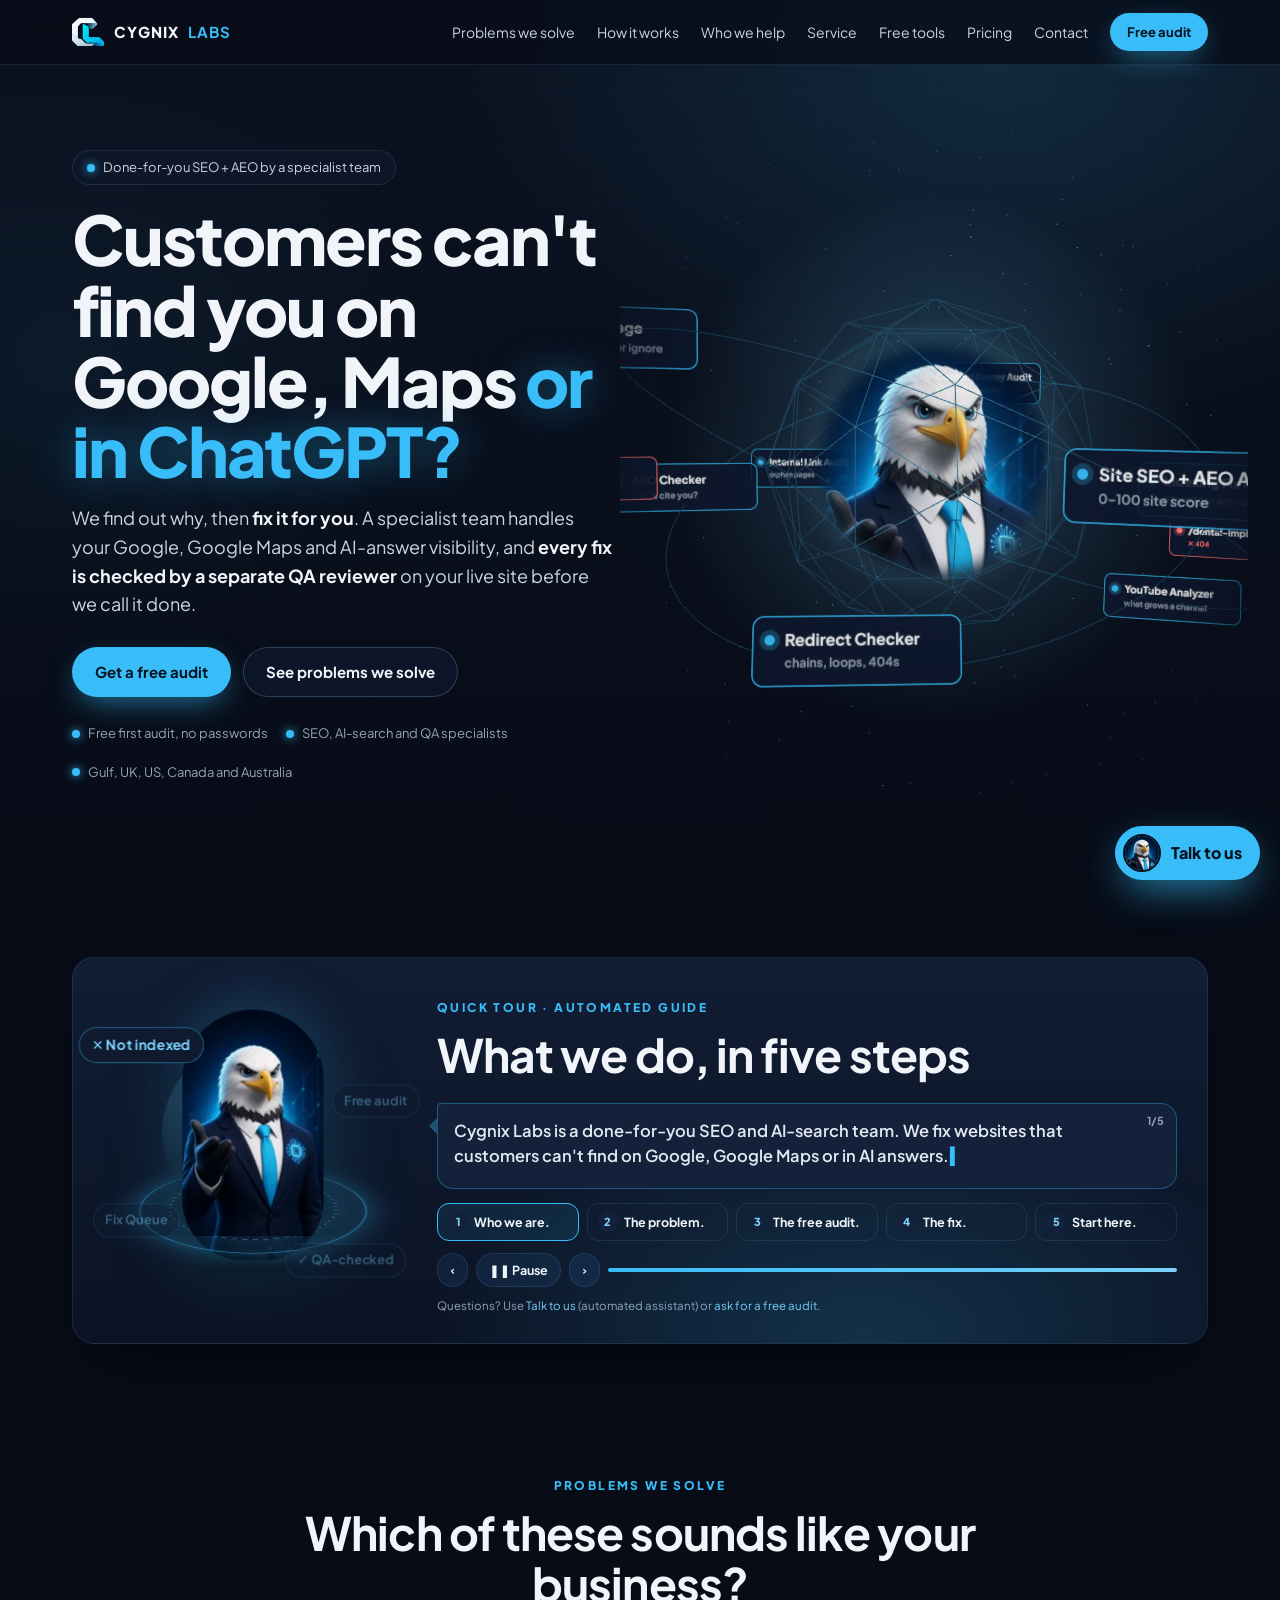
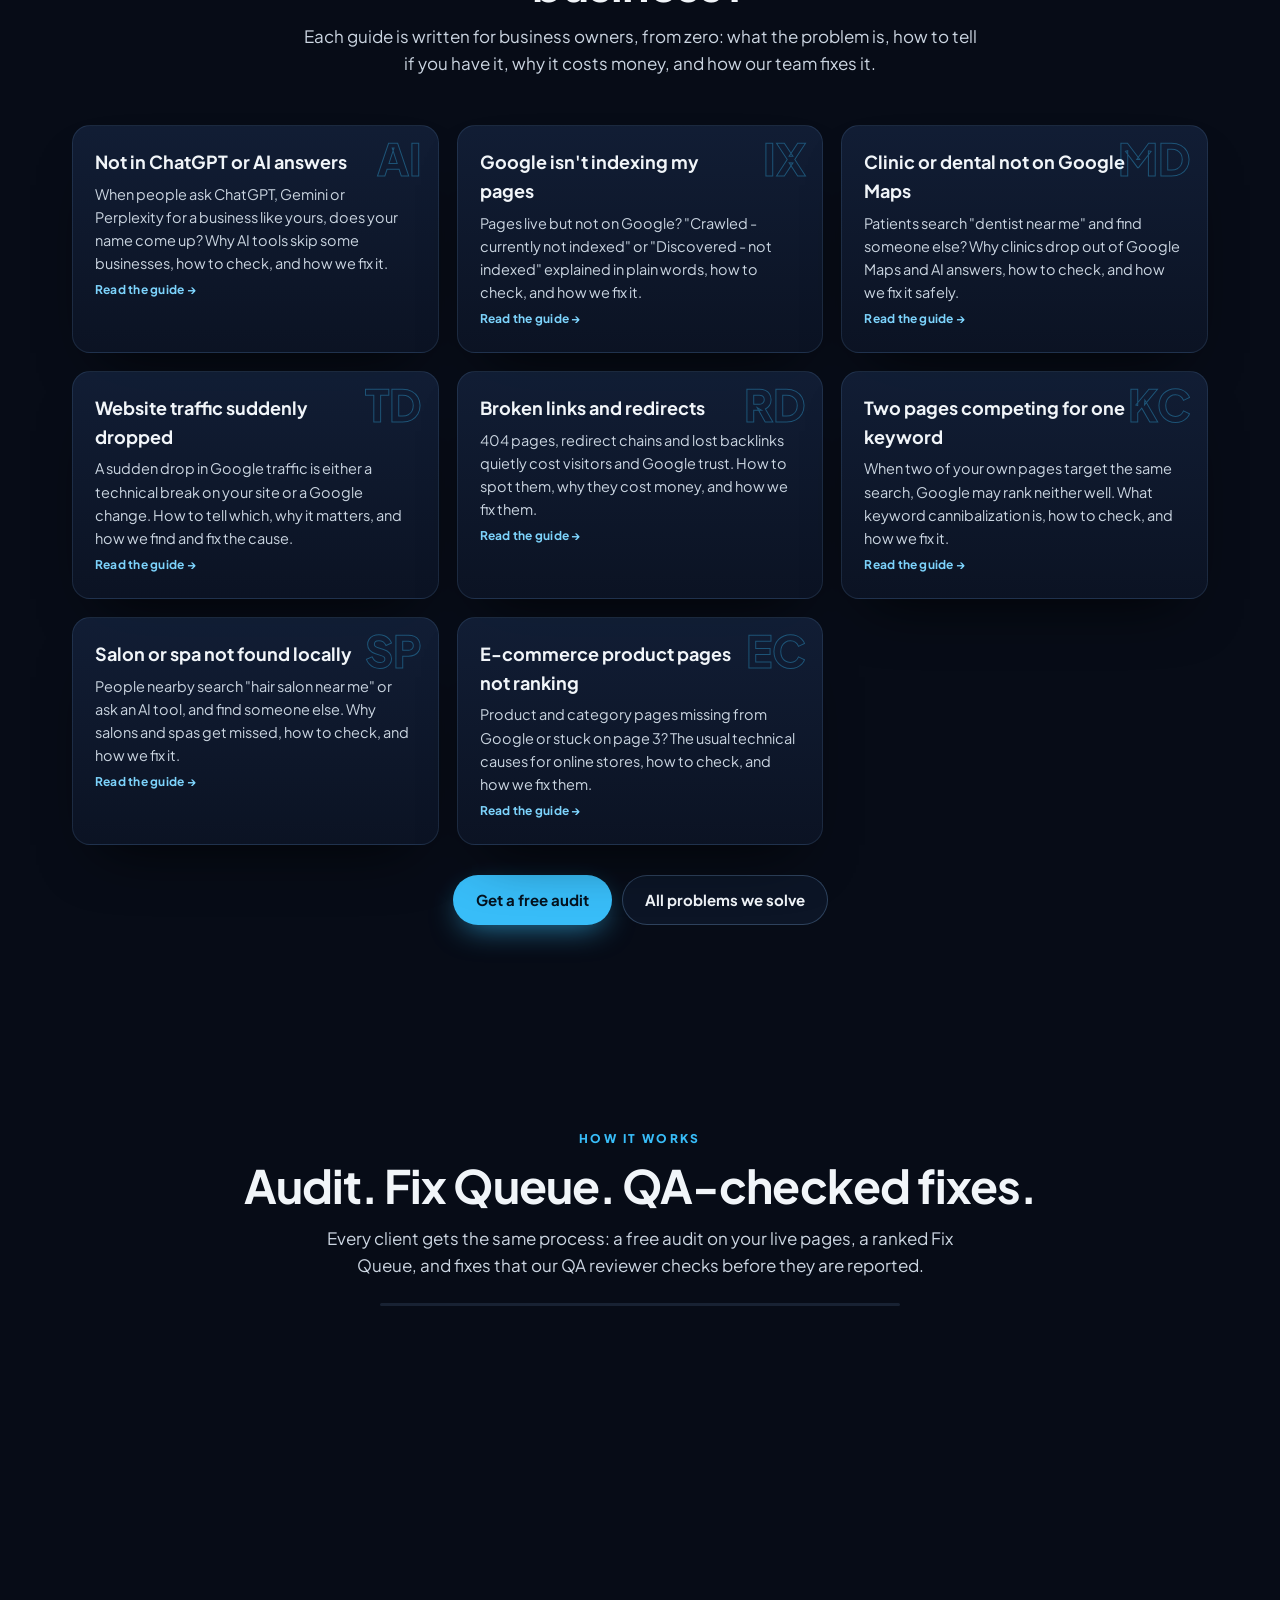
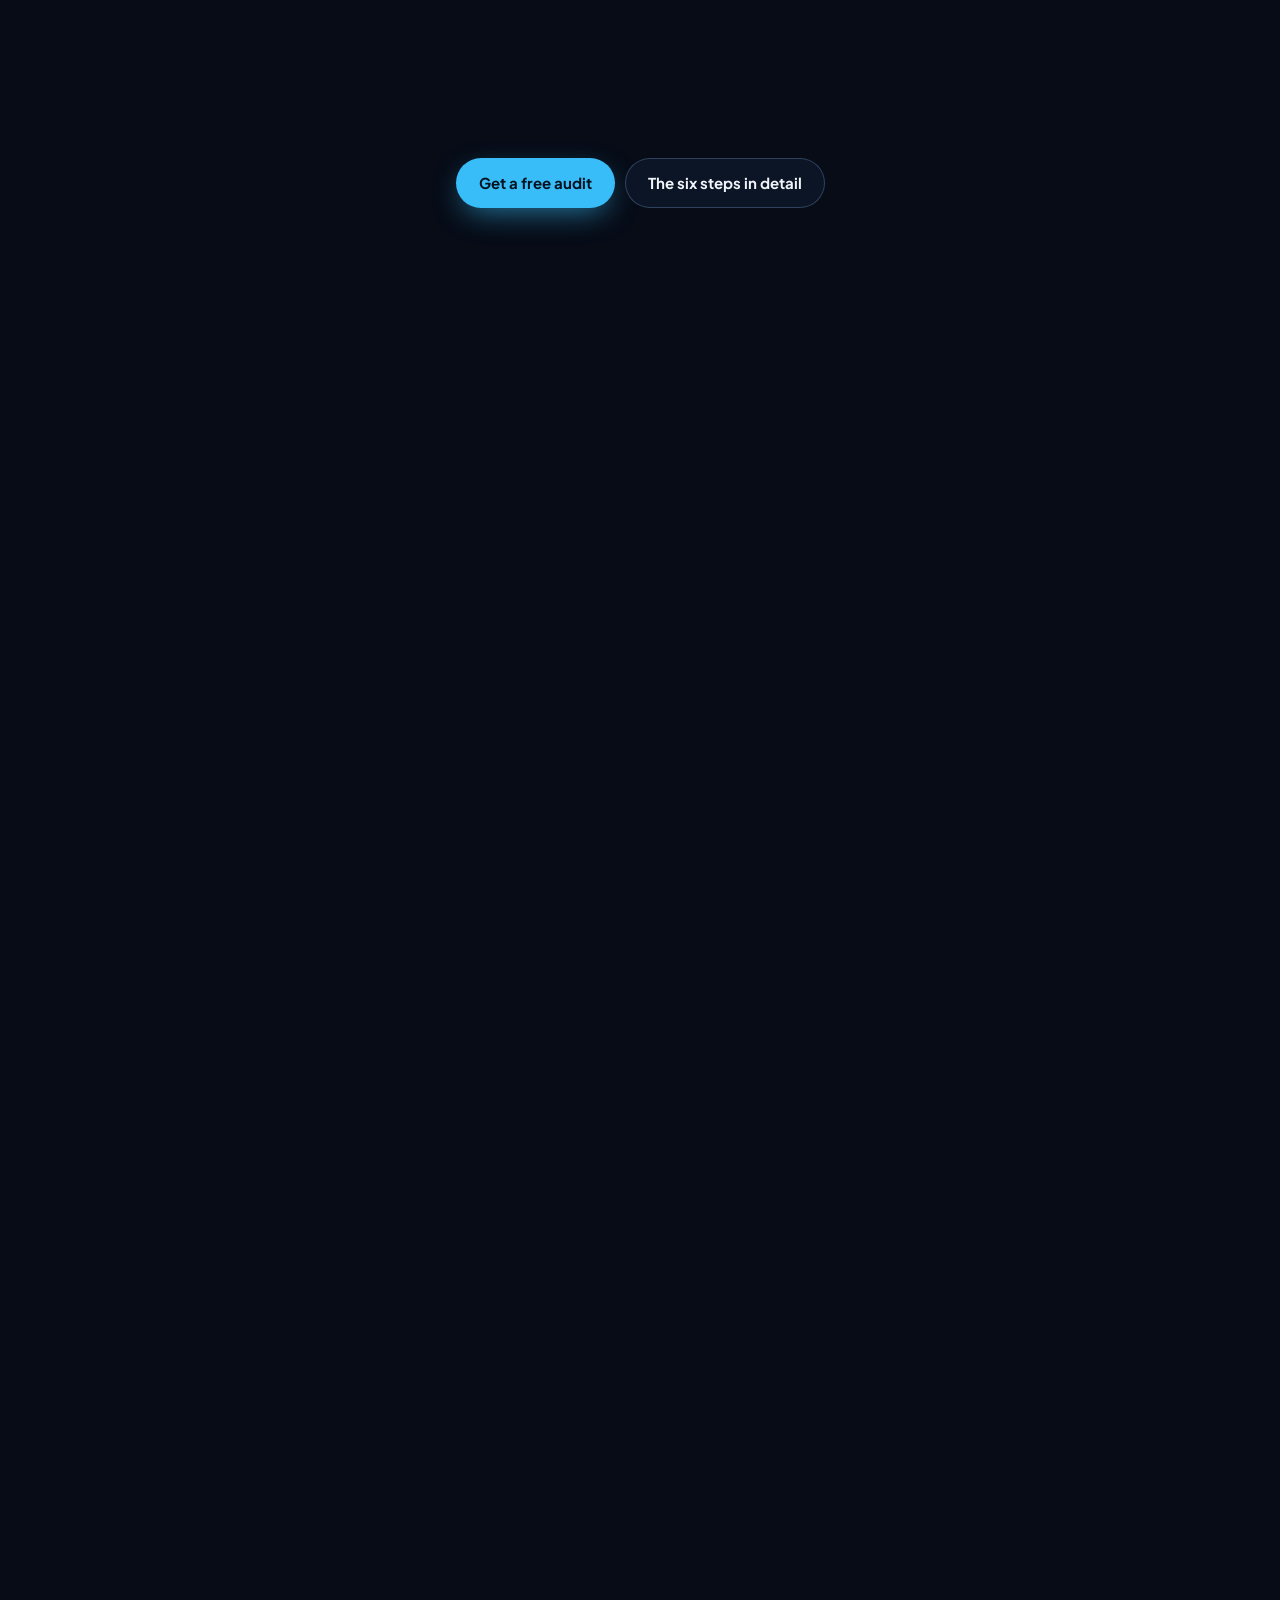
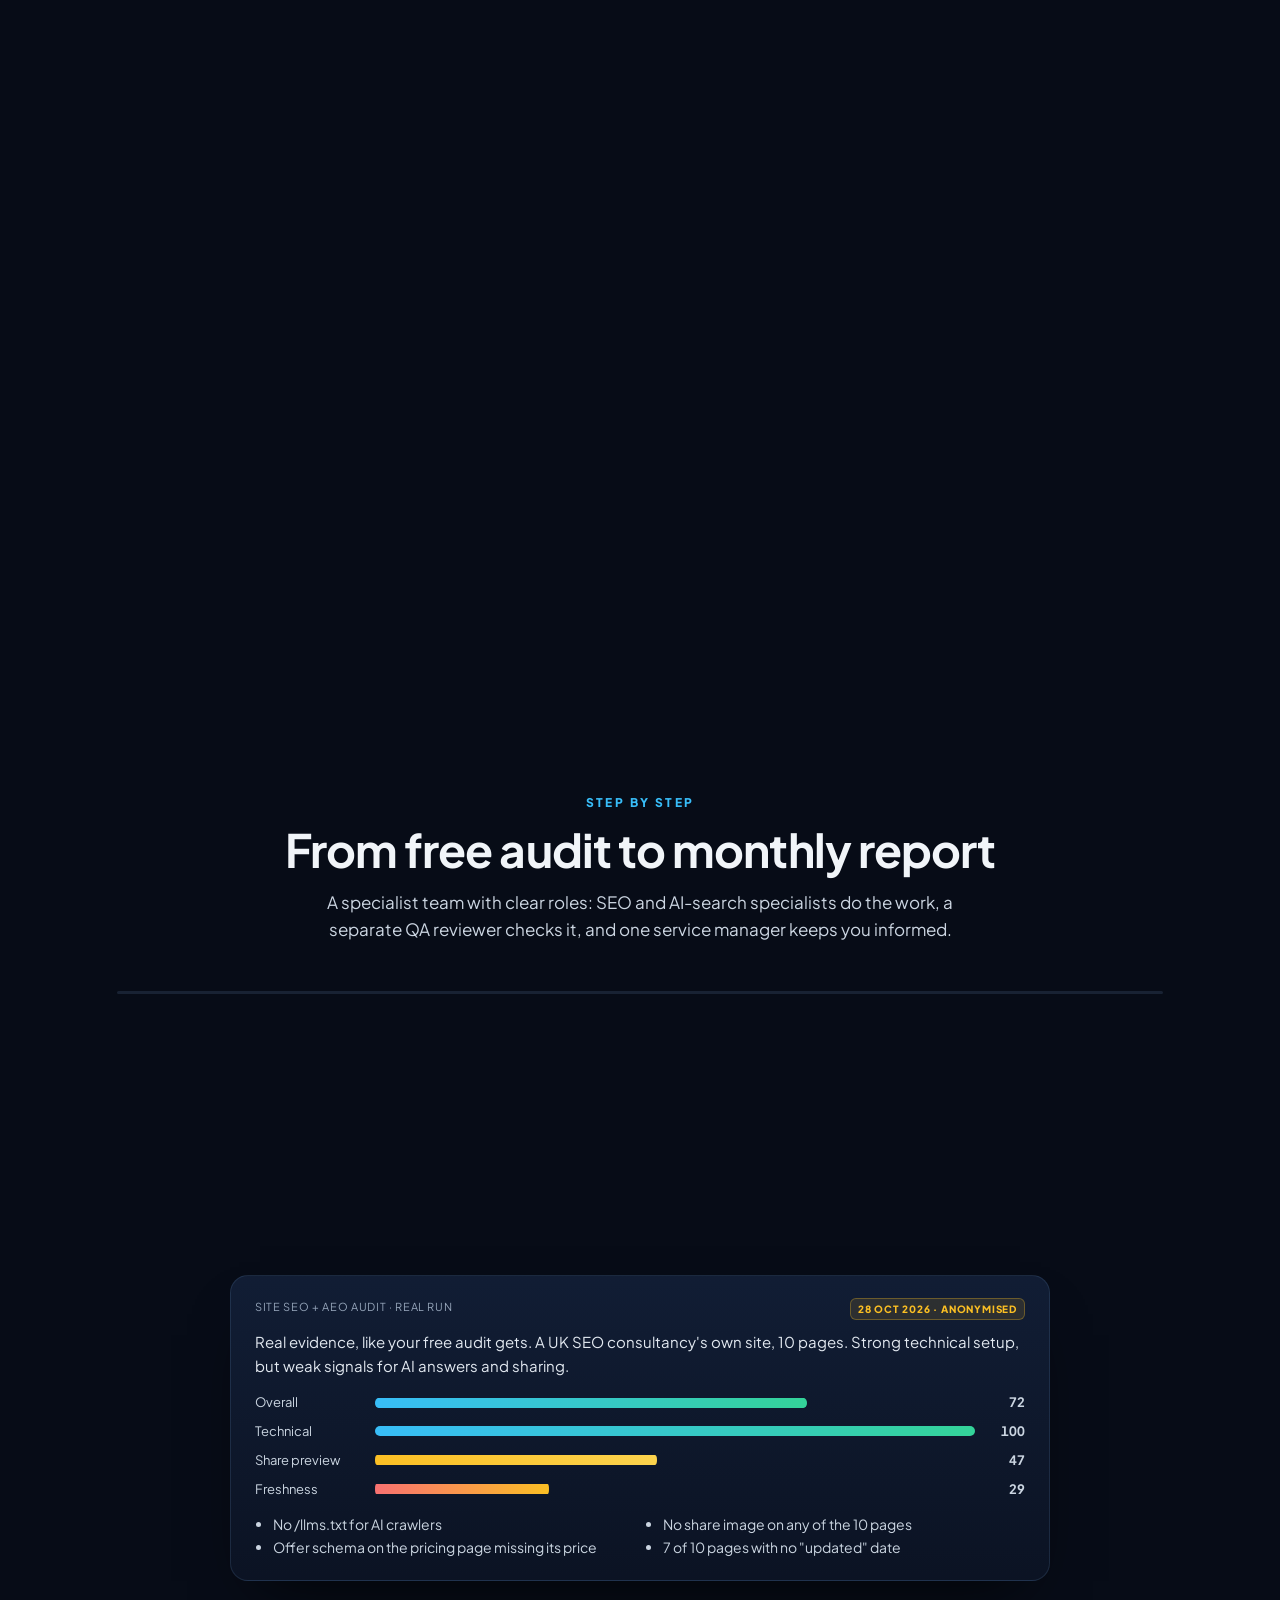
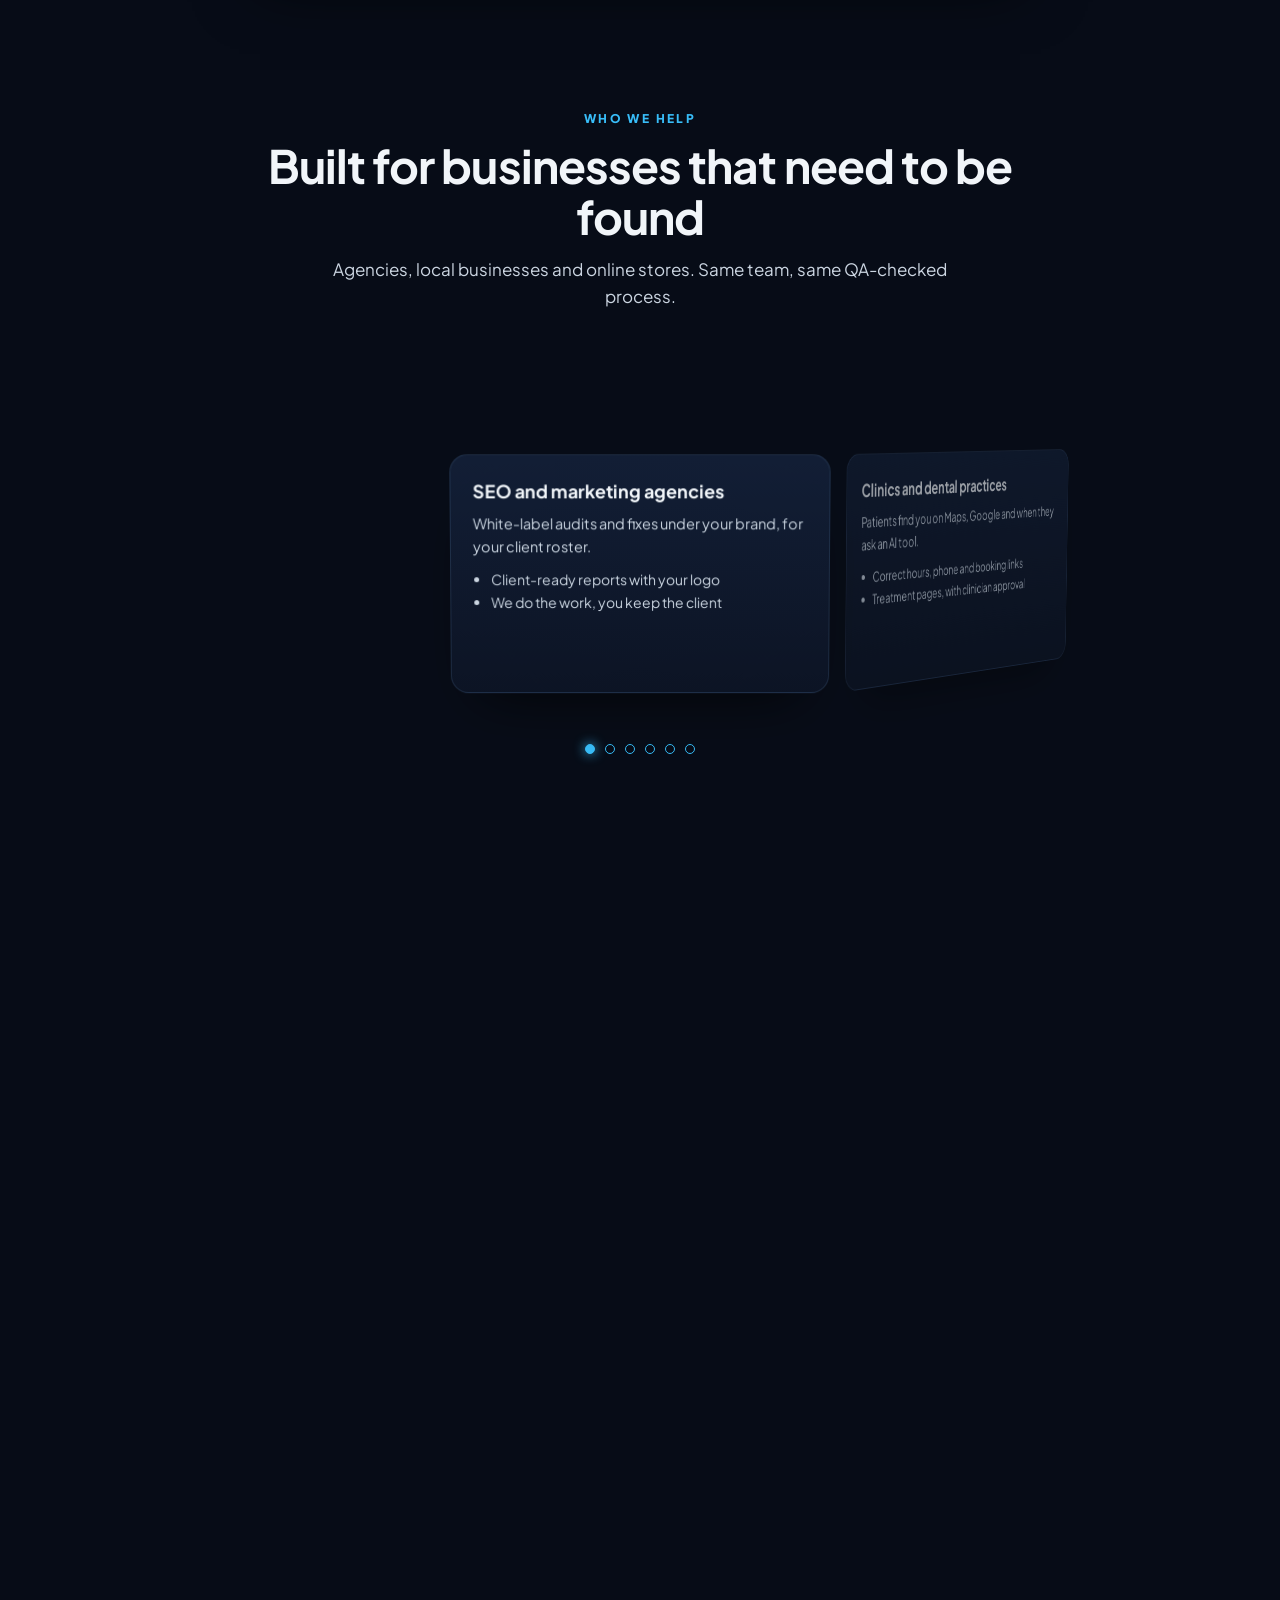
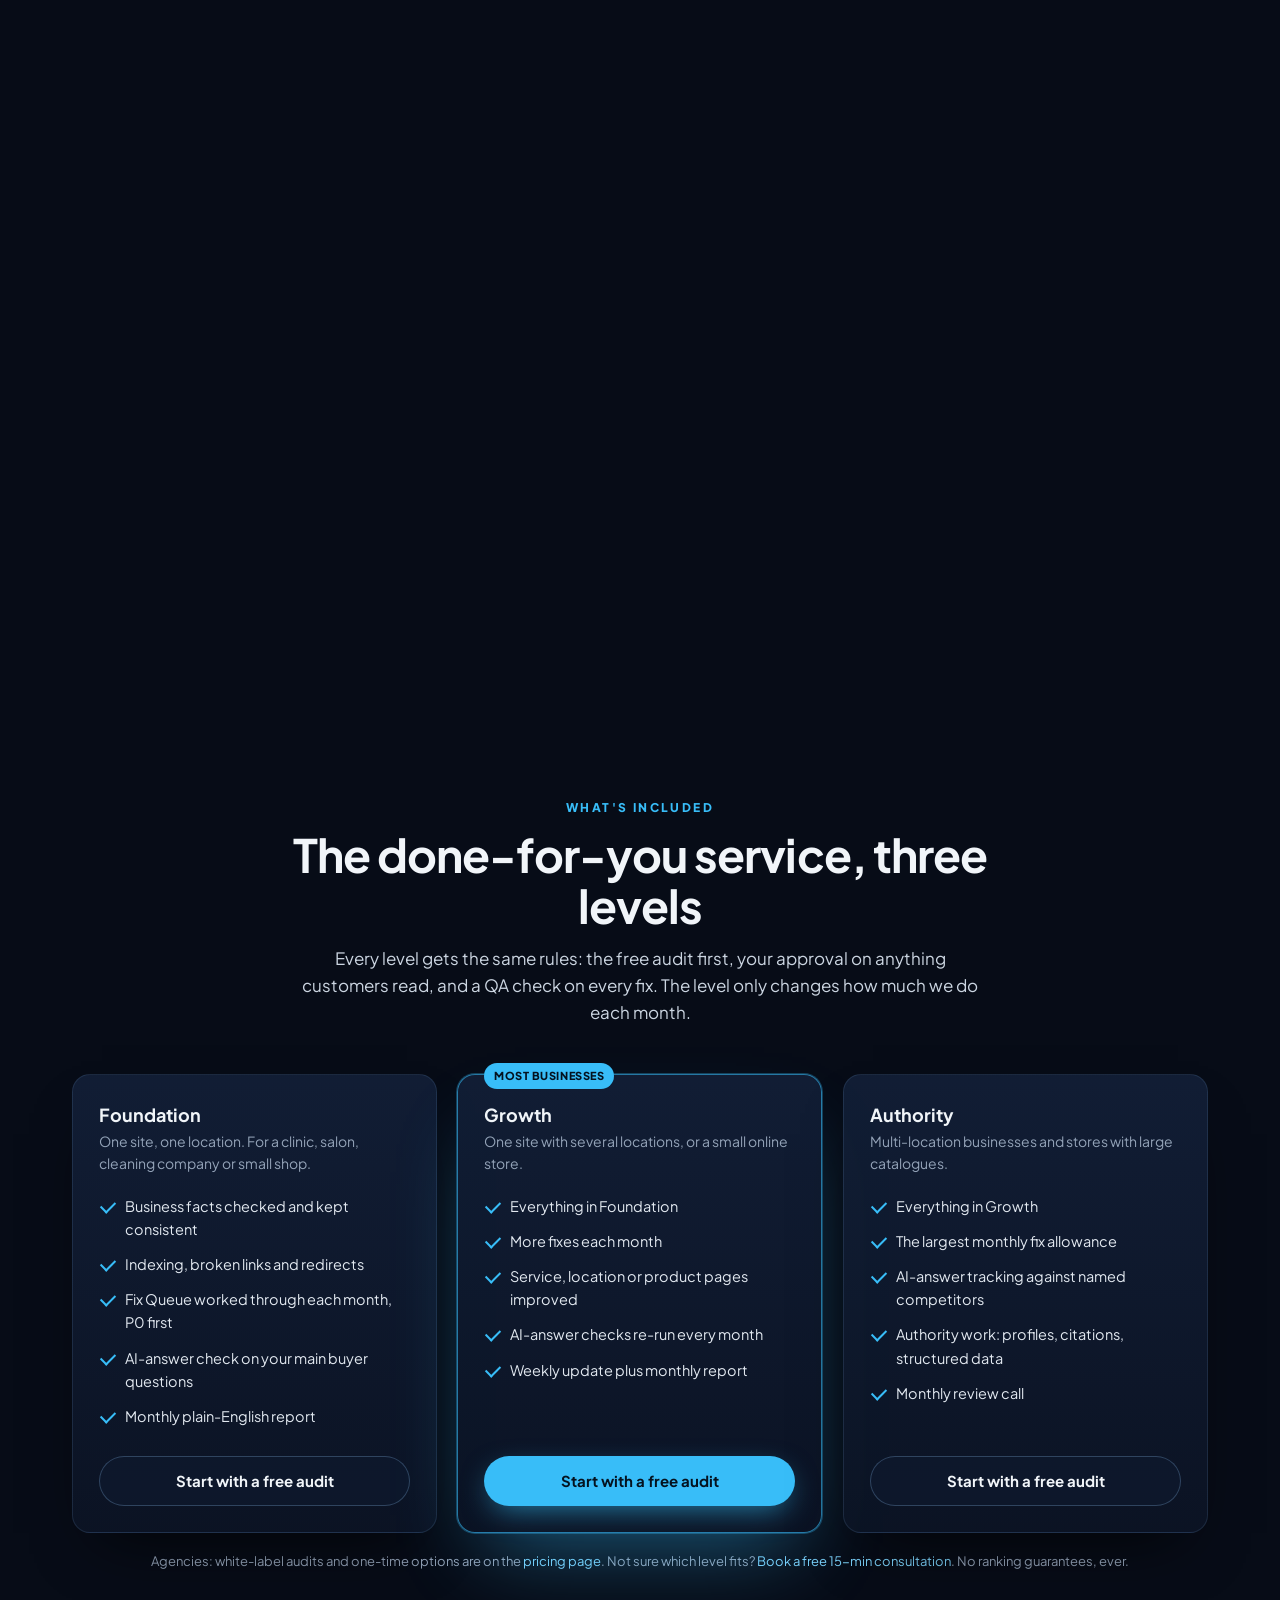
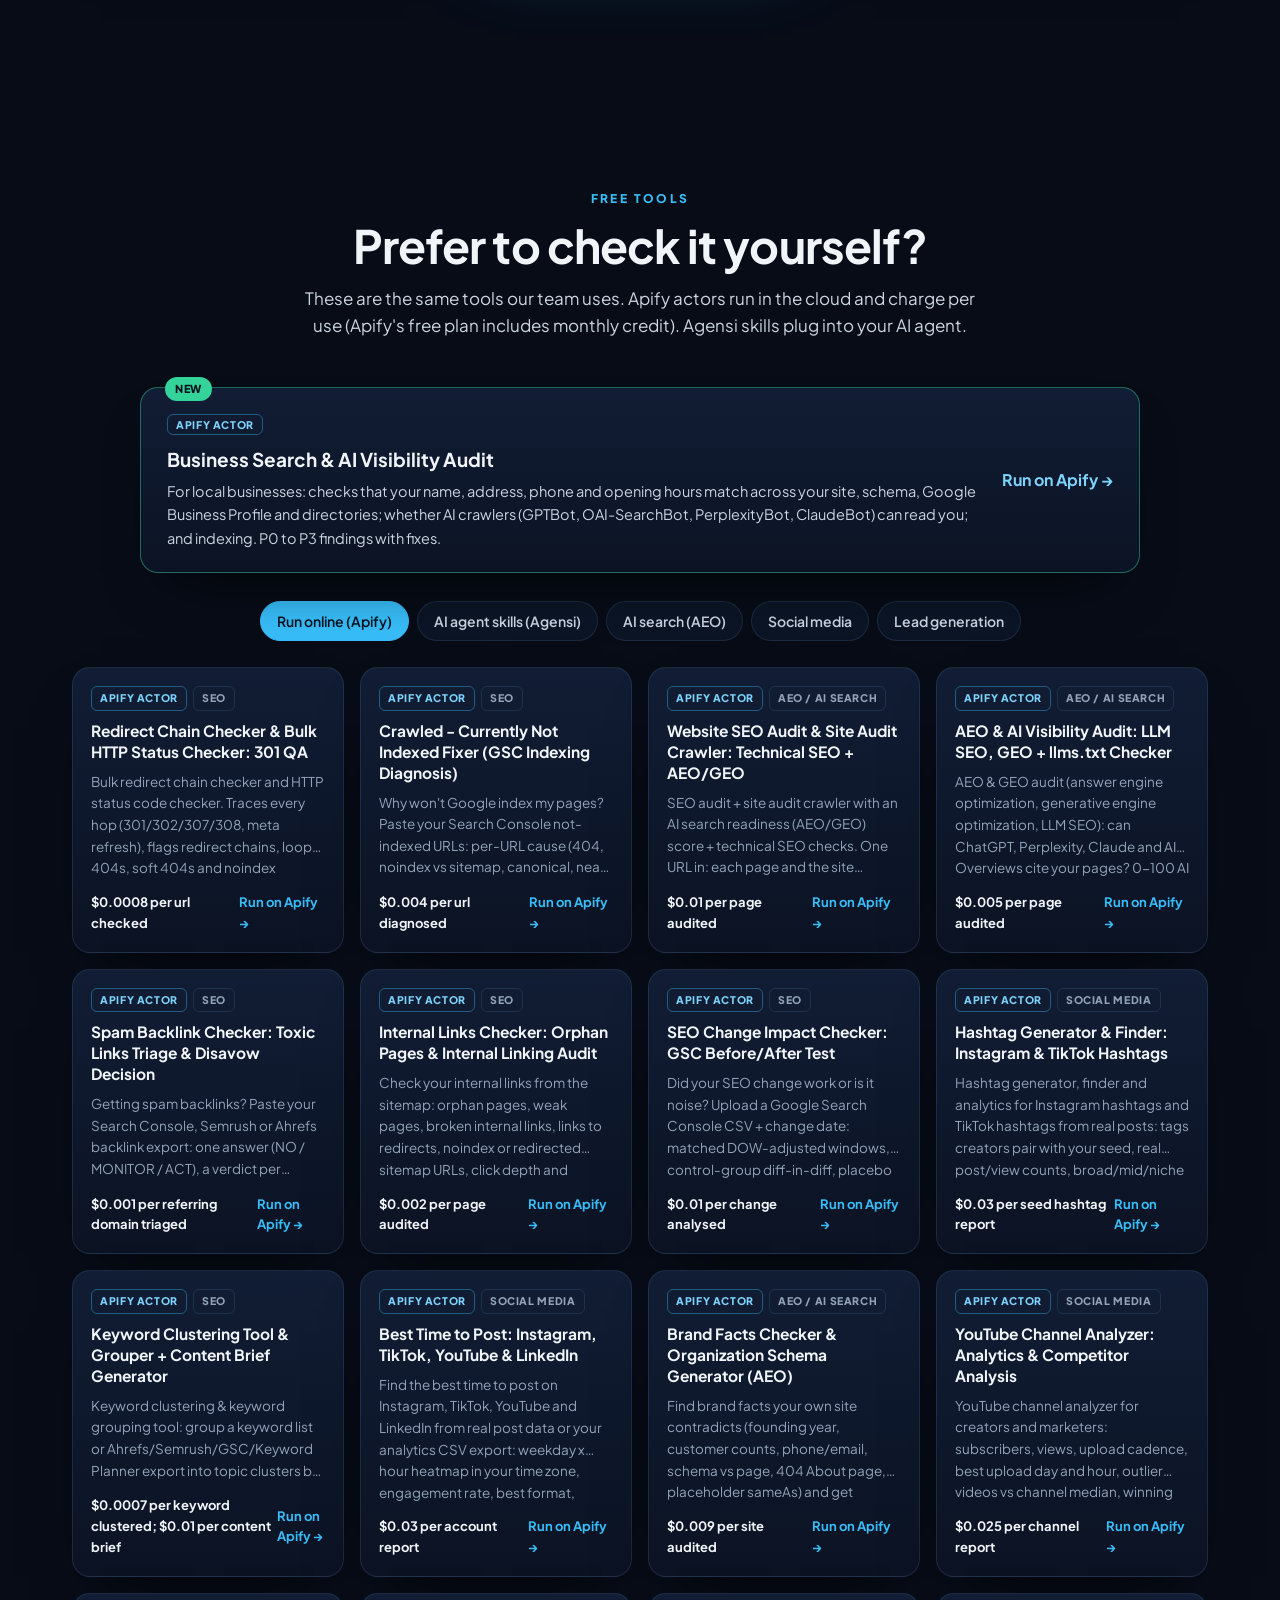
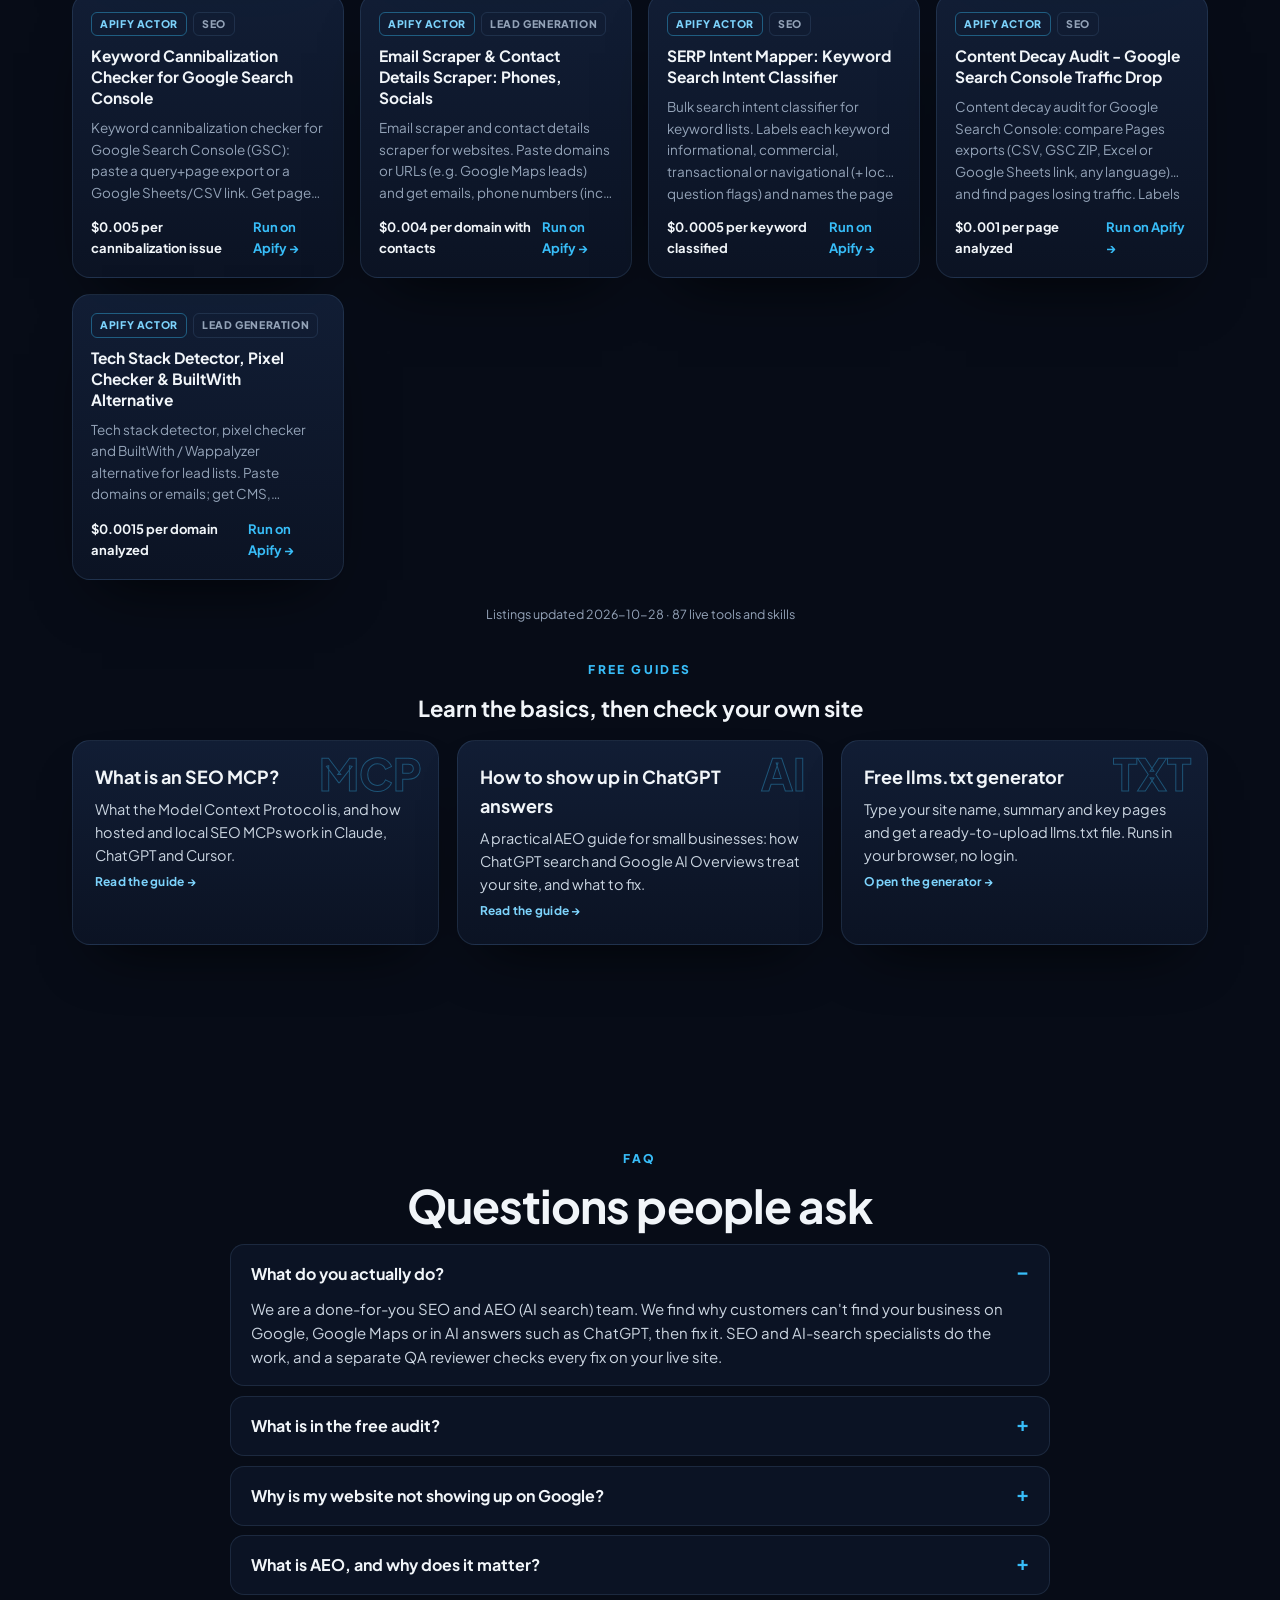
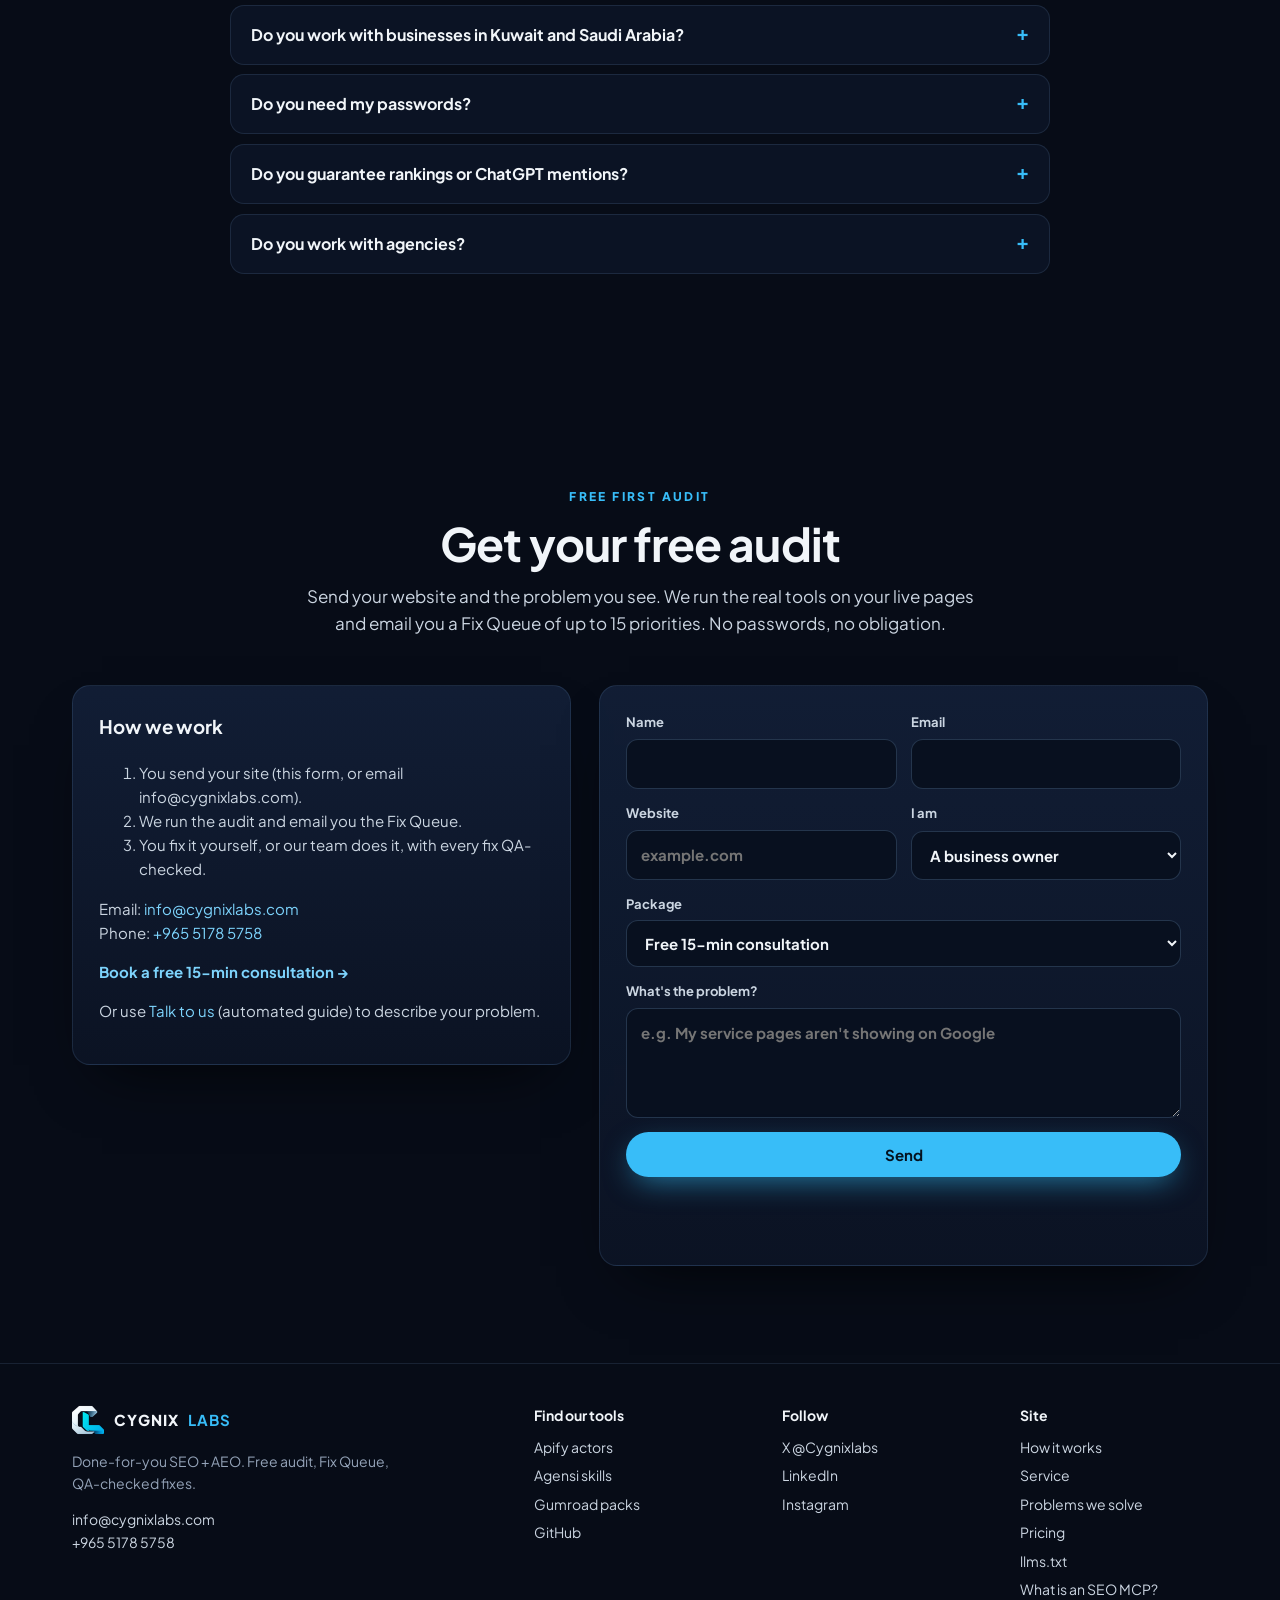
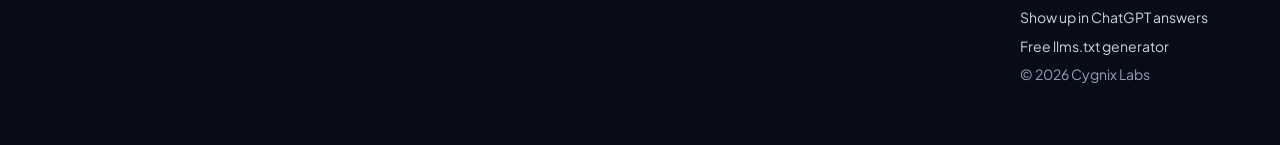
==== commit 7f7242bd: "Free skills (price 0) as CreativeWork, not Product: Google merchant listings need price > 0" ====
--- a/index.html
+++ b/index.html
@@ -27,9 +27,9 @@
 <link rel="preload" href="assets/fonts/jakarta.woff2" as="font" type="font/woff2" crossorigin>
 <link rel="alternate" type="text/plain" title="llms.txt" href="llms.txt">
 <script>(function(){var d=document.documentElement,r=matchMedia('(prefers-reduced-motion: reduce)').matches;if(!r){d.classList.add('motion');if(matchMedia('(min-width: 981px)').matches&&!(navigator.deviceMemory&&navigator.deviceMemory<4))d.classList.add('motion-lg');}})();</script>
-<link rel="stylesheet" href="assets/css/site.css?v=202611210050">
-<link rel="stylesheet" href="assets/css/assist.css?v=202611210050">
-<script type="application/ld+json">{"@context":"https://schema.org","@graph":[{"@type":"Organization","@id":"https://skills.cygnixlabs.com/#org","name":"Cygnix Labs","url":"https://skills.cygnixlabs.com/","logo":"https://skills.cygnixlabs.com/apple-touch-icon.png","image":"https://skills.cygnixlabs.com/assets/img/og.jpg","email":"info@cygnixlabs.com","description":"Cygnix Labs is a done-for-you SEO and AEO (AI search) team. We fix websites that customers can't find on Google, Google Maps or in AI answers such as ChatGPT: free audit, a ranked Fix Queue, and every fix QA-checked.","sameAs":["https://x.com/Cygnixlabs","https://www.linkedin.com/company/cygnix-labs","https://www.instagram.com/cygnix.labs/","https://apify.com/cygnix_labs","https://agensi.io/creators/cygnix-labs","https://cygnixlabs.gumroad.com/","https://github.com/cygnixlabs-cmd"],"telephone":"+96551785758","address":{"@type":"PostalAddress","streetAddress":"Floor 1, Office 48, Al Rehab Complex, Tunisia Street","addressLocality":"Hawalli","addressCountry":"KW"},"contactPoint":{"@type":"ContactPoint","contactType":"sales","email":"info@cygnixlabs.com","telephone":"+96551785758","availableLanguage":["English"]}},{"@type":"ProfessionalService","@id":"https://skills.cygnixlabs.com/#business","name":"Cygnix Labs","url":"https://skills.cygnixlabs.com/","image":"https://skills.cygnixlabs.com/assets/img/og.jpg","logo":"https://skills.cygnixlabs.com/apple-touch-icon.png","description":"Done-for-you SEO and AEO (answer engine optimization) service by a specialist team: free first audit, a Fix Queue of up to 15 priorities (P0-P3), client approval, specialist fixes, an independent QA check of every fix, and plain-English reports.","email":"info@cygnixlabs.com","telephone":"+96551785758","address":{"@type":"PostalAddress","streetAddress":"Floor 1, Office 48, Al Rehab Complex, Tunisia Street","addressLocality":"Hawalli","addressCountry":"KW"},"areaServed":[{"@type":"Country","name":"Kuwait"},{"@type":"Country","name":"Saudi Arabia"},{"@type":"Country","name":"United Arab Emirates"},{"@type":"Country","name":"Qatar"},{"@type":"Country","name":"Bahrain"},{"@type":"Country","name":"Oman"},{"@type":"Country","name":"United Kingdom"},{"@type":"Country","name":"United States"},{"@type":"Country","name":"Canada"},{"@type":"Country","name":"Australia"}],"parentOrganization":{"@id":"https://skills.cygnixlabs.com/#org"},"knowsAbout":["Search engine optimization","Answer engine optimization","Generative engine optimization","Local SEO","Google Business Profile","Technical SEO","Schema markup"],"knowsLanguage":["en"],"hasOfferCatalog":{"@type":"OfferCatalog","name":"Done-for-you SEO + AEO service","itemListElement":[{"@type":"Offer","name":"Free first audit","price":"0","priceCurrency":"USD","url":"https://skills.cygnixlabs.com/#contact","itemOffered":{"@type":"Service","name":"Free SEO + AEO audit with a Fix Queue of up to 15 priorities"}},{"@type":"Offer","name":"Foundation","url":"https://skills.cygnixlabs.com/#service","itemOffered":{"@type":"Service","name":"Foundation (done-for-you SEO + AEO)","description":"One site, one location: business facts, indexing, broken links and redirects, monthly Fix Queue work, AI-answer check, monthly report."}},{"@type":"Offer","name":"Growth","url":"https://skills.cygnixlabs.com/#service","itemOffered":{"@type":"Service","name":"Growth (done-for-you SEO + AEO)","description":"Several locations or a small store: more monthly fixes, page improvements, monthly AI-answer checks, weekly updates."}},{"@type":"Offer","name":"Authority","url":"https://skills.cygnixlabs.com/#service","itemOffered":{"@type":"Service","name":"Authority (done-for-you SEO + AEO)","description":"Multi-location or large catalogues: largest fix allowance, competitor AI-answer tracking, authority work, monthly review call."}}]}},{"@type":"WebSite","@id":"https://skills.cygnixlabs.com/#site","url":"https://skills.cygnixlabs.com/","name":"Cygnix Labs","publisher":{"@id":"https://skills.cygnixlabs.com/#org"}},{"@type":"ItemList","@id":"https://skills.cygnixlabs.com/#tools","name":"Cygnix Labs SEO and AEO tools","itemListElement":[{"@type":"ListItem","position":1,"item":{"@type":"SoftwareApplication","name":"Redirect Chain Checker & Bulk HTTP Status Checker: 301 QA","url":"https://apify.com/cygnix_labs/redirect-checker","applicationCategory":"BusinessApplication","operatingSystem":"Web (Apify cloud)","description":"Bulk redirect chain checker and HTTP status code checker. Traces every hop (301/302/307/308, meta refresh), flags redirect chains, loops, 404s, soft 404s and noindex targets, and QAs old→new redirect maps after a...","publisher":{"@id":"https://skills.cygnixlabs.com/#org"},"offers":{"@type":"Offer","url":"https://apify.com/cygnix_labs/redirect-checker","priceCurrency":"USD","description":"Pay per use: $0.0008 per url checked","price":"0.0008"}}},{"@type":"ListItem","position":2,"item":{"@type":"SoftwareApplication","name":"Crawled - Currently Not Indexed Fixer (GSC Indexing Diagnosis)","url":"https://apify.com/cygnix_labs/indexing-fix-planner","applicationCategory":"BusinessApplication","operatingSystem":"Web (Apify cloud)","description":"Why won't Google index my pages? Paste your Search Console not-indexed URLs: per-URL cause (404, noindex vs sitemap, canonical, near-duplicate, thin, JS-empty, orphan, weak links, low-value URL) + fix, in priority...","publisher":{"@id":"https://skills.cygnixlabs.com/#org"},"offers":{"@type":"Offer","url":"https://apify.com/cygnix_labs/indexing-fix-planner","priceCurrency":"USD","description":"Pay per use: $0.004 per url diagnosed","price":"0.004"}}},{"@type":"ListItem","position":3,"item":{"@type":"SoftwareApplication","name":"Website SEO Audit & Site Audit Crawler: Technical SEO + AEO/GEO","url":"https://apify.com/cygnix_labs/site-seo-aeo-audit","applicationCategory":"BusinessApplication","operatingSystem":"Web (Apify cloud)","description":"SEO audit + site audit crawler with an AI search readiness (AEO/GEO) score + technical SEO checks. One URL in: each page and the site scored 0-100 for meta tags, broken links, soft 404s, schema, llms.txt,...","publisher":{"@id":"https://skills.cygnixlabs.com/#org"},"offers":{"@type":"Offer","url":"https://apify.com/cygnix_labs/site-seo-aeo-audit","priceCurrency":"USD","description":"Pay per use: $0.01 per page audited","price":"0.01"}}},{"@type":"ListItem","position":4,"item":{"@type":"SoftwareApplication","name":"AEO & AI Visibility Audit: LLM SEO, GEO + llms.txt Checker","url":"https://apify.com/cygnix_labs/aeo-readiness-checker","applicationCategory":"BusinessApplication","operatingSystem":"Web (Apify cloud)","description":"AEO & GEO audit (answer engine optimization, generative engine optimization, LLM SEO): can ChatGPT, Perplexity, Claude and AI Overviews cite your pages? 0-100 AI search visibility score per URL, llms.txt checker,...","publisher":{"@id":"https://skills.cygnixlabs.com/#org"},"offers":{"@type":"Offer","url":"https://apify.com/cygnix_labs/aeo-readiness-checker","priceCurrency":"USD","description":"Pay per use: $0.005 per page audited","price":"0.005"}}},{"@type":"ListItem","position":5,"item":{"@type":"SoftwareApplication","name":"Spam Backlink Checker: Toxic Links Triage & Disavow Decision","url":"https://apify.com/cygnix_labs/spam-backlink-triage","applicationCategory":"BusinessApplication","operatingSystem":"Web (Apify cloud)","description":"Getting spam backlinks? Paste your Search Console, Semrush or Ahrefs backlink export: one answer (NO / MONITOR / ACT), a verdict per referring domain (OK, IGNORE, WATCH, DISAVOW), negative-SEO spike check, disavow...","publisher":{"@id":"https://skills.cygnixlabs.com/#org"},"offers":{"@type":"Offer","url":"https://apify.com/cygnix_labs/spam-backlink-triage","priceCurrency":"USD","description":"Pay per use: $0.001 per referring domain triaged","price":"0.001"}}},{"@type":"ListItem","position":6,"item":{"@type":"SoftwareApplication","name":"Internal Links Checker: Orphan Pages & Internal Linking Audit","url":"https://apify.com/cygnix_labs/internal-link-audit","applicationCategory":"BusinessApplication","operatingSystem":"Web (Apify cloud)","description":"Check your internal links from the sitemap: orphan pages, weak pages, broken internal links, links to redirects, noindex or redirected sitemap URLs, click depth and anchor text, with a fix per page. First 25 pages...","publisher":{"@id":"https://skills.cygnixlabs.com/#org"},"offers":{"@type":"Offer","url":"https://apify.com/cygnix_labs/internal-link-audit","priceCurrency":"USD","description":"Pay per use: $0.002 per page audited","price":"0.002"}}},{"@type":"ListItem","position":7,"item":{"@type":"SoftwareApplication","name":"SEO Change Impact Checker: GSC Before/After Test","url":"https://apify.com/cygnix_labs/seo-change-impact-checker","applicationCategory":"BusinessApplication","operatingSystem":"Web (Apify cloud)","description":"Did your SEO change work or is it noise? Upload a Google Search Console CSV + change date: matched DOW-adjusted windows, control-group diff-in-diff, placebo noise band, GSC lag guard, verdict REAL WIN / LOSS / NOISE...","publisher":{"@id":"https://skills.cygnixlabs.com/#org"},"offers":{"@type":"Offer","url":"https://apify.com/cygnix_labs/seo-change-impact-checker","priceCurrency":"USD","description":"Pay per use: $0.01 per change analysed","price":"0.01"}}},{"@type":"ListItem","position":8,"item":{"@type":"SoftwareApplication","name":"Hashtag Generator & Finder: Instagram & TikTok Hashtags","url":"https://apify.com/cygnix_labs/hashtag-research-strategy","applicationCategory":"BusinessApplication","operatingSystem":"Web (Apify cloud)","description":"Hashtag generator, finder and analytics for Instagram hashtags and TikTok hashtags from real posts: tags creators pair with your seed, real post/view counts, broad/mid/niche tiers, paste-ready 5 and 15 tag sets,...","publisher":{"@id":"https://skills.cygnixlabs.com/#org"},"offers":{"@type":"Offer","url":"https://apify.com/cygnix_labs/hashtag-research-strategy","priceCurrency":"USD","description":"Pay per use: $0.03 per seed hashtag report","price":"0.03"}}},{"@type":"ListItem","position":9,"item":{"@type":"SoftwareApplication","name":"Keyword Clustering Tool & Grouper + Content Brief Generator","url":"https://apify.com/cygnix_labs/keyword-clusterer-brief","applicationCategory":"BusinessApplication","operatingSystem":"Web (Apify cloud)","description":"Keyword clustering & keyword grouping tool: group a keyword list or Ahrefs/Semrush/GSC/Keyword Planner export into topic clusters by shared terms + search intent, build a topical map, get content briefs. 100 keywords...","publisher":{"@id":"https://skills.cygnixlabs.com/#org"},"offers":{"@type":"Offer","url":"https://apify.com/cygnix_labs/keyword-clusterer-brief","priceCurrency":"USD","description":"Pay per use: $0.0007 per keyword clustered; $0.01 per content brief","price":"0.0007"}}},{"@type":"ListItem","position":10,"item":{"@type":"SoftwareApplication","name":"Best Time to Post: Instagram, TikTok, YouTube & LinkedIn","url":"https://apify.com/cygnix_labs/social-best-time-to-post","applicationCategory":"BusinessApplication","operatingSystem":"Web (Apify cloud)","description":"Find the best time to post on Instagram, TikTok, YouTube and LinkedIn from real post data or your analytics CSV export: weekday x hour heatmap in your time zone, engagement rate, best format, caption and hashtag fit,...","publisher":{"@id":"https://skills.cygnixlabs.com/#org"},"offers":{"@type":"Offer","url":"https://apify.com/cygnix_labs/social-best-time-to-post","priceCurrency":"USD","description":"Pay per use: $0.03 per account report","price":"0.03"}}},{"@type":"ListItem","position":11,"item":{"@type":"SoftwareApplication","name":"Brand Facts Checker & Organization Schema Generator (AEO)","url":"https://apify.com/cygnix_labs/brand-facts-checker","applicationCategory":"BusinessApplication","operatingSystem":"Web (Apify cloud)","description":"Find brand facts your own site contradicts (founding year, customer counts, phone/email, schema vs page, 404 About page, placeholder sameAs) and get Organization JSON-LD + a citable brand-facts page for AI Overviews,...","publisher":{"@id":"https://skills.cygnixlabs.com/#org"},"offers":{"@type":"Offer","url":"https://apify.com/cygnix_labs/brand-facts-checker","priceCurrency":"USD","description":"Pay per use: $0.009 per site audited","price":"0.009"}}},{"@type":"ListItem","position":12,"item":{"@type":"SoftwareApplication","name":"YouTube Channel Analyzer: Analytics & Competitor Analysis","url":"https://apify.com/cygnix_labs/youtube-channel-analyzer","applicationCategory":"BusinessApplication","operatingSystem":"Web (Apify cloud)","description":"YouTube channel analyzer for creators and marketers: subscribers, views, upload cadence, best upload day and hour, outlier videos vs channel median, winning title patterns and topics, engagement rate, Shorts vs...","publisher":{"@id":"https://skills.cygnixlabs.com/#org"},"offers":{"@type":"Offer","url":"https://apify.com/cygnix_labs/youtube-channel-analyzer","priceCurrency":"USD","description":"Pay per use: $0.025 per channel report","price":"0.025"}}},{"@type":"ListItem","position":13,"item":{"@type":"SoftwareApplication","name":"Keyword Cannibalization Checker for Google Search Console","url":"https://apify.com/cygnix_labs/keyword-cannibalization-finder","applicationCategory":"BusinessApplication","operatingSystem":"Web (Apify cloud)","description":"Keyword cannibalization checker for Google Search Console (GSC): paste a query+page export or a Google Sheets/CSV link. Get pages competing for the same keyword, click split, HIGH/MEDIUM/LOW severity and the safe fix...","publisher":{"@id":"https://skills.cygnixlabs.com/#org"},"offers":{"@type":"Offer","url":"https://apify.com/cygnix_labs/keyword-cannibalization-finder","priceCurrency":"USD","description":"Pay per use: $0.005 per cannibalization issue","price":"0.005"}}},{"@type":"ListItem","position":14,"item":{"@type":"SoftwareApplication","name":"Email Scraper & Contact Details Scraper: Phones, Socials","url":"https://apify.com/cygnix_labs/outreach-contact-finder","applicationCategory":"BusinessApplication","operatingSystem":"Web (Apify cloud)","description":"Email scraper and contact details scraper for websites. Paste domains or URLs (e.g. Google Maps leads) and get emails, phone numbers (incl. WhatsApp), contact/impressum pages and social links (LinkedIn, X, Instagram,...","publisher":{"@id":"https://skills.cygnixlabs.com/#org"},"offers":{"@type":"Offer","url":"https://apify.com/cygnix_labs/outreach-contact-finder","priceCurrency":"USD","description":"Pay per use: $0.004 per domain with contacts","price":"0.004"}}},{"@type":"ListItem","position":15,"item":{"@type":"SoftwareApplication","name":"SERP Intent Mapper: Keyword Search Intent Classifier","url":"https://apify.com/cygnix_labs/serp-intent-mapper","applicationCategory":"BusinessApplication","operatingSystem":"Web (Apify cloud)","description":"Bulk search intent classifier for keyword lists. Labels each keyword informational, commercial, transactional or navigational (+ local, question flags) and names the page type to build. English, Spanish, German,...","publisher":{"@id":"https://skills.cygnixlabs.com/#org"},"offers":{"@type":"Offer","url":"https://apify.com/cygnix_labs/serp-intent-mapper","priceCurrency":"USD","description":"Pay per use: $0.0005 per keyword classified","price":"0.0005"}}},{"@type":"ListItem","position":16,"item":{"@type":"SoftwareApplication","name":"Content Decay Audit - Google Search Console Traffic Drop","url":"https://apify.com/cygnix_labs/content-decay-audit","applicationCategory":"BusinessApplication","operatingSystem":"Web (Apify cloud)","description":"Content decay audit for Google Search Console: compare Pages exports (CSV, GSC ZIP, Excel or Google Sheets link, any language) and find pages losing traffic. Labels LOST, RANK_SLIP, DECAYING, CTR_DROP, ranked by...","publisher":{"@id":"https://skills.cygnixlabs.com/#org"},"offers":{"@type":"Offer","url":"https://apify.com/cygnix_labs/content-decay-audit","priceCurrency":"USD","description":"Pay per use: $0.001 per page analyzed","price":"0.001"}}},{"@type":"ListItem","position":17,"item":{"@type":"SoftwareApplication","name":"Tech Stack Detector, Pixel Checker & BuiltWith Alternative","url":"https://apify.com/cygnix_labs/website-tech-stack-detector","applicationCategory":"BusinessApplication","operatingSystem":"Web (Apify cloud)","description":"Tech stack detector, pixel checker and BuiltWith / Wappalyzer alternative for lead lists. Paste domains or emails; get CMS, Shopify, GA4, GTM tags, Meta/TikTok/LinkedIn pixels, tracking IDs, consent, chat, hosting...","publisher":{"@id":"https://skills.cygnixlabs.com/#org"},"offers":{"@type":"Offer","url":"https://apify.com/cygnix_labs/website-tech-stack-detector","priceCurrency":"USD","description":"Pay per use: $0.0015 per domain analyzed","price":"0.0015"}}},{"@type":"ListItem","position":18,"item":{"@type":"Product","name":"Spam Backlink Triage: Care or Disavow? (Toxic Links Checker)","url":"https://agensi.io/skills/spam-backlink-triage-care-or-disavow-toxic-links-checker","image":"https://skills.cygnixlabs.com/assets/img/og.jpg","description":"Care or Disavow? (Toxic Links Checker)","category":"SEO","brand":{"@type":"Organization","@id":"https://skills.cygnixlabs.com/#org","name":"Cygnix Labs"},"offers":{"@type":"Offer","url":"https://agensi.io/skills/spam-backlink-triage-care-or-disavow-toxic-links-checker","priceCurrency":"USD","availability":"https://schema.org/InStock","price":"7"}}},{"@type":"ListItem","position":19,"item":{"@type":"Product","name":"Indexing Fix Planner: Crawled - Currently Not Indexed","url":"https://agensi.io/skills/indexing-fix-planner-crawled-currently-not-indexed","image":"https://skills.cygnixlabs.com/assets/img/og.jpg","description":"Crawled - Currently Not Indexed","category":"SEO","brand":{"@type":"Organization","@id":"https://skills.cygnixlabs.com/#org","name":"Cygnix Labs"},"offers":{"@type":"Offer","url":"https://agensi.io/skills/indexing-fix-planner-crawled-currently-not-indexed","priceCurrency":"USD","availability":"https://schema.org/InStock","price":"7"}}},{"@type":"ListItem","position":20,"item":{"@type":"Product","name":"SEO Change Impact Checker: Did It Work or Is It Noise?","url":"https://agensi.io/skills/seo-change-impact-checker-did-it-work-or-is-it-noise","image":"https://skills.cygnixlabs.com/assets/img/og.jpg","description":"Did It Work or Is It Noise?","category":"SEO","brand":{"@type":"Organization","@id":"https://skills.cygnixlabs.com/#org","name":"Cygnix Labs"},"offers":{"@type":"Offer","url":"https://agensi.io/skills/seo-change-impact-checker-did-it-work-or-is-it-noise","priceCurrency":"USD","availability":"https://schema.org/InStock","price":"7"}}},{"@type":"ListItem","position":21,"item":{"@type":"Product","name":"Brand Facts Page Builder: The About Page AI Overviews Cite","url":"https://agensi.io/skills/brand-facts-page-builder-the-about-page-ai-overviews-cite","image":"https://skills.cygnixlabs.com/assets/img/og.jpg","description":"The About Page AI Overviews Cite","category":"AEO / AI search","brand":{"@type":"Organization","@id":"https://skills.cygnixlabs.com/#org","name":"Cygnix Labs"},"offers":{"@type":"Offer","url":"https://agensi.io/skills/brand-facts-page-builder-the-about-page-ai-overviews-cite","priceCurrency":"USD","availability":"https://schema.org/InStock","price":"7"}}},{"@type":"ListItem","position":22,"item":{"@type":"Product","name":"AI Search Visibility Pro: GEO/AEO Audit + AI Citation SOV","url":"https://agensi.io/skills/ai-search-visibility-pro-geo-aeo-audit-ai-citation-sov","image":"https://skills.cygnixlabs.com/assets/img/og.jpg","description":"GEO/AEO Audit + AI Citation SOV","category":"AEO / AI search","brand":{"@type":"Organization","@id":"https://skills.cygnixlabs.com/#org","name":"Cygnix Labs"},"offers":{"@type":"Offer","url":"https://agensi.io/skills/ai-search-visibility-pro-geo-aeo-audit-ai-citation-sov","priceCurrency":"USD","availability":"https://schema.org/InStock","price":"39"}}},{"@type":"ListItem","position":23,"item":{"@type":"Product","name":"Google Search Console SEO Bundle: 7 Growth Skills","url":"https://agensi.io/skills/google-search-console-seo-bundle-7-growth-skills","image":"https://skills.cygnixlabs.com/assets/img/og.jpg","description":"7 Growth Skills","category":"SEO","brand":{"@type":"Organization","@id":"https://skills.cygnixlabs.com/#org","name":"Cygnix Labs"},"offers":{"@type":"Offer","url":"https://agensi.io/skills/google-search-console-seo-bundle-7-growth-skills","priceCurrency":"USD","availability":"https://schema.org/InStock","price":"29"}}},{"@type":"ListItem","position":24,"item":{"@type":"Product","name":"GSC History Warehouse: Keep Data Past 16 Months","url":"https://agensi.io/skills/gsc-history-warehouse-keep-data-past-16-months","image":"https://skills.cygnixlabs.com/assets/img/og.jpg","description":"Keep Data Past 16 Months","category":"Productivity","brand":{"@type":"Organization","@id":"https://skills.cygnixlabs.com/#org","name":"Cygnix Labs"},"offers":{"@type":"Offer","url":"https://agensi.io/skills/gsc-history-warehouse-keep-data-past-16-months","priceCurrency":"USD","availability":"https://schema.org/InStock","price":"7"}}},{"@type":"ListItem","position":25,"item":{"@type":"Product","name":"SEO Plan Pre-Mortem: Grade Any SEO/AEO Plan Out of 100","url":"https://agensi.io/skills/seo-plan-pre-mortem-grade-any-seo-aeo-plan-out-of-100","image":"https://skills.cygnixlabs.com/assets/img/og.jpg","description":"Grade Any SEO/AEO Plan Out of 100","category":"AEO / AI search","brand":{"@type":"Organization","@id":"https://skills.cygnixlabs.com/#org","name":"Cygnix Labs"},"offers":{"@type":"Offer","url":"https://agensi.io/skills/seo-plan-pre-mortem-grade-any-seo-aeo-plan-out-of-100","priceCurrency":"USD","availability":"https://schema.org/InStock","price":"7"}}},{"@type":"ListItem","position":26,"item":{"@type":"Product","name":"Tech-to-Plain-English Rewriter: PM, Support & Exec","url":"https://agensi.io/skills/tech-to-plain-english-rewriter-pm-support-exec","image":"https://skills.cygnixlabs.com/assets/img/og.jpg","description":"PM, Support & Exec","category":"Productivity","brand":{"@type":"Organization","@id":"https://skills.cygnixlabs.com/#org","name":"Cygnix Labs"},"offers":{"@type":"Offer","url":"https://agensi.io/skills/tech-to-plain-english-rewriter-pm-support-exec","priceCurrency":"USD","availability":"https://schema.org/InStock","price":"5"}}},{"@type":"ListItem","position":27,"item":{"@type":"Product","name":"Statistics Hub Page Builder: Earn Backlinks & AI Citations","url":"https://agensi.io/skills/statistics-hub-page-builder-earn-backlinks-ai-citations","image":"https://skills.cygnixlabs.com/assets/img/og.jpg","description":"Earn Backlinks & AI Citations","category":"SEO","brand":{"@type":"Organization","@id":"https://skills.cygnixlabs.com/#org","name":"Cygnix Labs"},"offers":{"@type":"Offer","url":"https://agensi.io/skills/statistics-hub-page-builder-earn-backlinks-ai-citations","priceCurrency":"USD","availability":"https://schema.org/InStock","price":"7"}}},{"@type":"ListItem","position":28,"item":{"@type":"Product","name":"TikTok & Instagram Carousel Builder: Hooks to PNG Slides","url":"https://agensi.io/skills/tiktok-instagram-carousel-builder-hooks-to-png-slides","image":"https://skills.cygnixlabs.com/assets/img/og.jpg","description":"Hooks to PNG Slides","category":"Social media","brand":{"@type":"Organization","@id":"https://skills.cygnixlabs.com/#org","name":"Cygnix Labs"},"offers":{"@type":"Offer","url":"https://agensi.io/skills/tiktok-instagram-carousel-builder-hooks-to-png-slides","priceCurrency":"USD","availability":"https://schema.org/InStock","price":"7"}}},{"@type":"ListItem","position":29,"item":{"@type":"Product","name":"Hreflang Checker & Fixer: Return Tags, Codes, x-default","url":"https://agensi.io/skills/hreflang-checker-fixer-return-tags-codes-x-default","image":"https://skills.cygnixlabs.com/assets/img/og.jpg","description":"Return Tags, Codes, x-default","category":"Developer","brand":{"@type":"Organization","@id":"https://skills.cygnixlabs.com/#org","name":"Cygnix Labs"},"offers":{"@type":"Offer","url":"https://agensi.io/skills/hreflang-checker-fixer-return-tags-codes-x-default","priceCurrency":"USD","availability":"https://schema.org/InStock","price":"6"}}},{"@type":"ListItem","position":30,"item":{"@type":"Product","name":"Skill Seller Kit: Turn a Workflow into a SKILL.md That Sells","url":"https://agensi.io/skills/skill-seller-kit-turn-a-workflow-into-a-skill-md-that-sells","image":"https://skills.cygnixlabs.com/assets/img/og.jpg","description":"Turn a Workflow into a SKILL.md That Sells","category":"Productivity","brand":{"@type":"Organization","@id":"https://skills.cygnixlabs.com/#org","name":"Cygnix Labs"},"offers":{"@type":"Offer","url":"https://agensi.io/skills/skill-seller-kit-turn-a-workflow-into-a-skill-md-that-sells","priceCurrency":"USD","availability":"https://schema.org/InStock","price":"7"}}},{"@type":"ListItem","position":31,"item":{"@type":"Product","name":"Local AI Visibility Audit: Does ChatGPT Recommend You?","url":"https://agensi.io/skills/local-ai-visibility-audit-does-chatgpt-recommend-you","image":"https://skills.cygnixlabs.com/assets/img/og.jpg","description":"Does ChatGPT Recommend You?","category":"Productivity","brand":{"@type":"Organization","@id":"https://skills.cygnixlabs.com/#org","name":"Cygnix Labs"},"offers":{"@type":"Offer","url":"https://agensi.io/skills/local-ai-visibility-audit-does-chatgpt-recommend-you","priceCurrency":"USD","availability":"https://schema.org/InStock","price":"14"}}},{"@type":"ListItem","position":32,"item":{"@type":"Product","name":"Search Console Quick Wins: Striking-Distance + CTR Fixes","url":"https://agensi.io/skills/search-console-quick-wins-striking-distance-ctr-fixes","image":"https://skills.cygnixlabs.com/assets/img/og.jpg","description":"Striking-Distance + CTR Fixes","category":"Productivity","brand":{"@type":"Organization","@id":"https://skills.cygnixlabs.com/#org","name":"Cygnix Labs"},"offers":{"@type":"Offer","url":"https://agensi.io/skills/search-console-quick-wins-striking-distance-ctr-fixes","priceCurrency":"USD","availability":"https://schema.org/InStock","price":"6"}}},{"@type":"ListItem","position":33,"item":{"@type":"Product","name":"AI Citation Share-of-Voice Panel: AI Visibility Audit","url":"https://agensi.io/skills/ai-citation-share-of-voice-panel-ai-visibility-audit","image":"https://skills.cygnixlabs.com/assets/img/og.jpg","description":"AI Visibility Audit","category":"Productivity","brand":{"@type":"Organization","@id":"https://skills.cygnixlabs.com/#org","name":"Cygnix Labs"},"offers":{"@type":"Offer","url":"https://agensi.io/skills/ai-citation-share-of-voice-panel-ai-visibility-audit","priceCurrency":"USD","availability":"https://schema.org/InStock","price":"17"}}},{"@type":"ListItem","position":34,"item":{"@type":"Product","name":"AI Search Visibility Suite: 0-100 GEO Score + Report","url":"https://agensi.io/skills/ai-search-visibility-suite-0-100-geo-score-report","image":"https://skills.cygnixlabs.com/assets/img/og.jpg","description":"0-100 GEO Score + Report","category":"Productivity","brand":{"@type":"Organization","@id":"https://skills.cygnixlabs.com/#org","name":"Cygnix Labs"},"offers":{"@type":"Offer","url":"https://agensi.io/skills/ai-search-visibility-suite-0-100-geo-score-report","priceCurrency":"USD","availability":"https://schema.org/InStock","price":"22"}}},{"@type":"ListItem","position":35,"item":{"@type":"Product","name":"Social Share Preview Audit: OG + Twitter Cards","url":"https://agensi.io/skills/social-share-preview-audit-og-twitter-cards","image":"https://skills.cygnixlabs.com/assets/img/og.jpg","description":"OG + Twitter Cards","category":"Social media","brand":{"@type":"Organization","@id":"https://skills.cygnixlabs.com/#org","name":"Cygnix Labs"},"offers":{"@type":"Offer","url":"https://agensi.io/skills/social-share-preview-audit-og-twitter-cards","priceCurrency":"USD","availability":"https://schema.org/InStock","price":"6"}}},{"@type":"ListItem","position":36,"item":{"@type":"Product","name":"Citation Freshness Audit: dateModified + Sitemap","url":"https://agensi.io/skills/citation-freshness-audit-datemodified-sitemap","image":"https://skills.cygnixlabs.com/assets/img/og.jpg","description":"dateModified + Sitemap","category":"Productivity","brand":{"@type":"Organization","@id":"https://skills.cygnixlabs.com/#org","name":"Cygnix Labs"},"offers":{"@type":"Offer","url":"https://agensi.io/skills/citation-freshness-audit-datemodified-sitemap","priceCurrency":"USD","availability":"https://schema.org/InStock","price":"7"}}},{"@type":"ListItem","position":37,"item":{"@type":"Product","name":"Ship Schema That Wins Rich Results: JSON-LD Audit","url":"https://agensi.io/skills/ship-schema-that-wins-rich-results-json-ld-audit","image":"https://skills.cygnixlabs.com/assets/img/og.jpg","description":"JSON-LD Audit","category":"AEO / AI search","brand":{"@type":"Organization","@id":"https://skills.cygnixlabs.com/#org","name":"Cygnix Labs"},"offers":{"@type":"Offer","url":"https://agensi.io/skills/ship-schema-that-wins-rich-results-json-ld-audit","priceCurrency":"USD","availability":"https://schema.org/InStock","price":"7"}}},{"@type":"ListItem","position":38,"item":{"@type":"Product","name":"Ship llms.txt + Unlock AI Crawlers: Access Fix Pack","url":"https://agensi.io/skills/ship-llms-txt-unlock-ai-crawlers-access-fix-pack","image":"https://skills.cygnixlabs.com/assets/img/og.jpg","description":"Access Fix Pack","category":"AEO / AI search","brand":{"@type":"Organization","@id":"https://skills.cygnixlabs.com/#org","name":"Cygnix Labs"},"offers":{"@type":"Offer","url":"https://agensi.io/skills/ship-llms-txt-unlock-ai-crawlers-access-fix-pack","priceCurrency":"USD","availability":"https://schema.org/InStock","price":"7"}}},{"@type":"ListItem","position":39,"item":{"@type":"Product","name":"Catch Fake Links Before You Publish: LLM Hallucination Check","url":"https://agensi.io/skills/catch-fake-links-before-you-publish-llm-hallucination-check","image":"https://skills.cygnixlabs.com/assets/img/og.jpg","description":"LLM Hallucination Check","category":"AEO / AI search","brand":{"@type":"Organization","@id":"https://skills.cygnixlabs.com/#org","name":"Cygnix Labs"},"offers":{"@type":"Offer","url":"https://agensi.io/skills/catch-fake-links-before-you-publish-llm-hallucination-check","priceCurrency":"USD","availability":"https://schema.org/InStock","price":"7"}}},{"@type":"ListItem","position":40,"item":{"@type":"Product","name":"Site Migration QA: Redirects, Parity + Traffic Alerts","url":"https://agensi.io/skills/site-migration-qa-redirects-parity-traffic-alerts","image":"https://skills.cygnixlabs.com/assets/img/og.jpg","description":"Redirects, Parity + Traffic Alerts","category":"SEO","brand":{"@type":"Organization","@id":"https://skills.cygnixlabs.com/#org","name":"Cygnix Labs"},"offers":{"@type":"Offer","url":"https://agensi.io/skills/site-migration-qa-redirects-parity-traffic-alerts","priceCurrency":"USD","availability":"https://schema.org/InStock","price":"8"}}},{"@type":"ListItem","position":41,"item":{"@type":"Product","name":"YouTube SEO Growth: Title CTR, Chapters + Publish QA","url":"https://agensi.io/skills/youtube-seo-growth-title-ctr-chapters-publish-qa","image":"https://skills.cygnixlabs.com/assets/img/og.jpg","description":"Title CTR, Chapters + Publish QA","category":"SEO","brand":{"@type":"Organization","@id":"https://skills.cygnixlabs.com/#org","name":"Cygnix Labs"},"offers":{"@type":"Offer","url":"https://agensi.io/skills/youtube-seo-growth-title-ctr-chapters-publish-qa","priceCurrency":"USD","availability":"https://schema.org/InStock","price":"4"}}},{"@type":"ListItem","position":42,"item":{"@type":"Product","name":"Win Featured Snippets: Ownership Map + PAA Bank","url":"https://agensi.io/skills/win-featured-snippets-ownership-map-paa-bank","image":"https://skills.cygnixlabs.com/assets/img/og.jpg","description":"Ownership Map + PAA Bank","category":"Productivity","brand":{"@type":"Organization","@id":"https://skills.cygnixlabs.com/#org","name":"Cygnix Labs"},"offers":{"@type":"Offer","url":"https://agensi.io/skills/win-featured-snippets-ownership-map-paa-bank","priceCurrency":"USD","availability":"https://schema.org/InStock","price":"7"}}},{"@type":"ListItem","position":43,"item":{"@type":"Product","name":"Win Featured Snippets + People Also Ask: SERP Win Plan","url":"https://agensi.io/skills/win-featured-snippets-people-also-ask-serp-win-plan","image":"https://skills.cygnixlabs.com/assets/img/og.jpg","description":"SERP Win Plan","category":"Productivity","brand":{"@type":"Organization","@id":"https://skills.cygnixlabs.com/#org","name":"Cygnix Labs"},"offers":{"@type":"Offer","url":"https://agensi.io/skills/win-featured-snippets-people-also-ask-serp-win-plan","priceCurrency":"USD","availability":"https://schema.org/InStock","price":"9"}}},{"@type":"ListItem","position":44,"item":{"@type":"Product","name":"Get More YouTube Clicks: Keyword, Title + Chapter Audit","url":"https://agensi.io/skills/get-more-youtube-clicks-keyword-title-chapter-audit","image":"https://skills.cygnixlabs.com/assets/img/og.jpg","description":"Keyword, Title + Chapter Audit","category":"SEO","brand":{"@type":"Organization","@id":"https://skills.cygnixlabs.com/#org","name":"Cygnix Labs"},"offers":{"@type":"Offer","url":"https://agensi.io/skills/get-more-youtube-clicks-keyword-title-chapter-audit","priceCurrency":"USD","availability":"https://schema.org/InStock","price":"6"}}},{"@type":"ListItem","position":45,"item":{"@type":"Product","name":"Migrate Sites Without Losing SEO: Redirect + Parity Audit","url":"https://agensi.io/skills/migrate-sites-without-losing-seo-redirect-parity-audit","image":"https://skills.cygnixlabs.com/assets/img/og.jpg","description":"Redirect + Parity Audit","category":"SEO","brand":{"@type":"Organization","@id":"https://skills.cygnixlabs.com/#org","name":"Cygnix Labs"},"offers":{"@type":"Offer","url":"https://agensi.io/skills/migrate-sites-without-losing-seo-redirect-parity-audit","priceCurrency":"USD","availability":"https://schema.org/InStock","price":"9"}}},{"@type":"ListItem","position":46,"item":{"@type":"Product","name":"Plan Programmatic SEO Pages Without Thin Content","url":"https://agensi.io/skills/plan-programmatic-seo-pages-without-thin-content","image":"https://skills.cygnixlabs.com/assets/img/og.jpg","description":"Plan Programmatic SEO Pages Without Thin Content","category":"SEO","brand":{"@type":"Organization","@id":"https://skills.cygnixlabs.com/#org","name":"Cygnix Labs"},"offers":{"@type":"Offer","url":"https://agensi.io/skills/plan-programmatic-seo-pages-without-thin-content","priceCurrency":"USD","availability":"https://schema.org/InStock","price":"8"}}},{"@type":"ListItem","position":47,"item":{"@type":"Product","name":"Find Orphan Pages and Fix Your Internal Linking","url":"https://agensi.io/skills/find-orphan-pages-and-fix-your-internal-linking","image":"https://skills.cygnixlabs.com/assets/img/og.jpg","description":"Find Orphan Pages and Fix Your Internal Linking","category":"SEO","brand":{"@type":"Organization","@id":"https://skills.cygnixlabs.com/#org","name":"Cygnix Labs"},"offers":{"@type":"Offer","url":"https://agensi.io/skills/find-orphan-pages-and-fix-your-internal-linking","priceCurrency":"USD","availability":"https://schema.org/InStock","price":"7"}}},{"@type":"ListItem","position":48,"item":{"@type":"Product","name":"Plan 301 Redirects for a Site Migration Without Losing SEO","url":"https://agensi.io/skills/plan-301-redirects-for-a-site-migration-without-losing-seo","image":"https://skills.cygnixlabs.com/assets/img/og.jpg","description":"Plan 301 Redirects for a Site Migration Without Losing SEO","category":"SEO","brand":{"@type":"Organization","@id":"https://skills.cygnixlabs.com/#org","name":"Cygnix Labs"},"offers":{"@type":"Offer","url":"https://agensi.io/skills/plan-301-redirects-for-a-site-migration-without-losing-seo","priceCurrency":"USD","availability":"https://schema.org/InStock","price":"6"}}},{"@type":"ListItem","position":49,"item":{"@type":"Product","name":"Featured Snippet Optimizer — Win Position Zero","url":"https://agensi.io/skills/featured-snippet-optimizer-win-position-zero","image":"https://skills.cygnixlabs.com/assets/img/og.jpg","description":"Featured Snippet Optimizer — Win Position Zero","category":"Productivity","brand":{"@type":"Organization","@id":"https://skills.cygnixlabs.com/#org","name":"Cygnix Labs"},"offers":{"@type":"Offer","url":"https://agensi.io/skills/featured-snippet-optimizer-win-position-zero","priceCurrency":"USD","availability":"https://schema.org/InStock","price":"5"}}},{"@type":"ListItem","position":50,"item":{"@type":"Product","name":"Fix Keyword Cannibalization Using Google Search Console","url":"https://agensi.io/skills/fix-keyword-cannibalization-using-google-search-console","image":"https://skills.cygnixlabs.com/assets/img/og.jpg","description":"Fix Keyword Cannibalization Using Google Search Console","category":"SEO","brand":{"@type":"Organization","@id":"https://skills.cygnixlabs.com/#org","name":"Cygnix Labs"},"offers":{"@type":"Offer","url":"https://agensi.io/skills/fix-keyword-cannibalization-using-google-search-console","priceCurrency":"USD","availability":"https://schema.org/InStock","price":"6"}}},{"@type":"ListItem","position":51,"item":{"@type":"Product","name":"Find Decaying Pages: GSC Triage + Content Refresh Plan","url":"https://agensi.io/skills/find-decaying-pages-gsc-triage-content-refresh-plan","image":"https://skills.cygnixlabs.com/assets/img/og.jpg","description":"GSC Triage + Content Refresh Plan","category":"Content","brand":{"@type":"Organization","@id":"https://skills.cygnixlabs.com/#org","name":"Cygnix Labs"},"offers":{"@type":"Offer","url":"https://agensi.io/skills/find-decaying-pages-gsc-triage-content-refresh-plan","priceCurrency":"USD","availability":"https://schema.org/InStock","price":"8"}}},{"@type":"ListItem","position":52,"item":{"@type":"Product","name":"Local SEO Keyword Pack — Service × City Matrix + Page Plan","url":"https://agensi.io/skills/local-seo-keyword-pack-service-city-matrix-page-plan","image":"https://skills.cygnixlabs.com/assets/img/og.jpg","description":"Local SEO Keyword Pack — Service × City Matrix + Page Plan","category":"SEO","brand":{"@type":"Organization","@id":"https://skills.cygnixlabs.com/#org","name":"Cygnix Labs"},"offers":{"@type":"Offer","url":"https://agensi.io/skills/local-seo-keyword-pack-service-city-matrix-page-plan","priceCurrency":"USD","availability":"https://schema.org/InStock","price":"6"}}},{"@type":"ListItem","position":53,"item":{"@type":"Product","name":"Map Niche into Pillars Clusters and Internal Links","url":"https://agensi.io/skills/map-niche-into-pillars-clusters-and-internal-links","image":"https://skills.cygnixlabs.com/assets/img/og.jpg","description":"Map Niche into Pillars Clusters and Internal Links","category":"SEO","brand":{"@type":"Organization","@id":"https://skills.cygnixlabs.com/#org","name":"Cygnix Labs"},"offers":{"@type":"Offer","url":"https://agensi.io/skills/map-niche-into-pillars-clusters-and-internal-links","priceCurrency":"USD","availability":"https://schema.org/InStock","price":"8"}}},{"@type":"ListItem","position":54,"item":{"@type":"Product","name":"SERP Intent Mapper — Keyword → Page Type Match","url":"https://agensi.io/skills/serp-intent-mapper-keyword-page-type-match","image":"https://skills.cygnixlabs.com/assets/img/og.jpg","description":"SERP Intent Mapper — Keyword → Page Type Match","category":"SEO","brand":{"@type":"Organization","@id":"https://skills.cygnixlabs.com/#org","name":"Cygnix Labs"},"offers":{"@type":"Offer","url":"https://agensi.io/skills/serp-intent-mapper-keyword-page-type-match","priceCurrency":"USD","availability":"https://schema.org/InStock","price":"5"}}},{"@type":"ListItem","position":55,"item":{"@type":"Product","name":"Keyword Gap Analysis — Competitor Gaps + Priority Plan","url":"https://agensi.io/skills/keyword-gap-analysis-competitor-gaps-priority-plan","image":"https://skills.cygnixlabs.com/assets/img/og.jpg","description":"Keyword Gap Analysis — Competitor Gaps + Priority Plan","category":"SEO","brand":{"@type":"Organization","@id":"https://skills.cygnixlabs.com/#org","name":"Cygnix Labs"},"offers":{"@type":"Offer","url":"https://agensi.io/skills/keyword-gap-analysis-competitor-gaps-priority-plan","priceCurrency":"USD","availability":"https://schema.org/InStock","price":"7"}}},{"@type":"ListItem","position":56,"item":{"@type":"Product","name":"Turn Any Brief into a Designer-Ready Infographic Plan","url":"https://agensi.io/skills/turn-any-brief-into-a-designer-ready-infographic-plan","image":"https://skills.cygnixlabs.com/assets/img/og.jpg","description":"Turn Any Brief into a Designer-Ready Infographic Plan","category":"Productivity","brand":{"@type":"Organization","@id":"https://skills.cygnixlabs.com/#org","name":"Cygnix Labs"},"offers":{"@type":"Offer","url":"https://agensi.io/skills/turn-any-brief-into-a-designer-ready-infographic-plan","priceCurrency":"USD","availability":"https://schema.org/InStock","price":"5"}}},{"@type":"ListItem","position":57,"item":{"@type":"Product","name":"Client Reports That Get Renewed: KPI → Exec Summary","url":"https://agensi.io/skills/client-reports-that-get-renewed-kpi-exec-summary","image":"https://skills.cygnixlabs.com/assets/img/og.jpg","description":"KPI → Exec Summary","category":"Productivity","brand":{"@type":"Organization","@id":"https://skills.cygnixlabs.com/#org","name":"Cygnix Labs"},"offers":{"@type":"Offer","url":"https://agensi.io/skills/client-reports-that-get-renewed-kpi-exec-summary","priceCurrency":"USD","availability":"https://schema.org/InStock","price":"4"}}},{"@type":"ListItem","position":58,"item":{"@type":"Product","name":"Turn Any Offer into Landing Page Copy That Converts","url":"https://agensi.io/skills/turn-any-offer-into-landing-page-copy-that-converts","image":"https://skills.cygnixlabs.com/assets/img/og.jpg","description":"Turn Any Offer into Landing Page Copy That Converts","category":"Productivity","brand":{"@type":"Organization","@id":"https://skills.cygnixlabs.com/#org","name":"Cygnix Labs"},"offers":{"@type":"Offer","url":"https://agensi.io/skills/turn-any-offer-into-landing-page-copy-that-converts","priceCurrency":"USD","availability":"https://schema.org/InStock","price":"5"}}},{"@type":"ListItem","position":59,"item":{"@type":"Product","name":"SEO Meta Tags Generator — Titles, Descriptions + Schema","url":"https://agensi.io/skills/seo-meta-tags-generator-titles-descriptions-schema","image":"https://skills.cygnixlabs.com/assets/img/og.jpg","description":"SEO Meta Tags Generator — Titles, Descriptions + Schema","category":"AEO / AI search","brand":{"@type":"Organization","@id":"https://skills.cygnixlabs.com/#org","name":"Cygnix Labs"},"offers":{"@type":"Offer","url":"https://agensi.io/skills/seo-meta-tags-generator-titles-descriptions-schema","priceCurrency":"USD","availability":"https://schema.org/InStock","price":"5"}}},{"@type":"ListItem","position":60,"item":{"@type":"Product","name":"Local SEO Audit: GBP + NAP Fix Plan for Small Business","url":"https://agensi.io/skills/local-seo-audit-gbp-nap-fix-plan-for-small-business","image":"https://skills.cygnixlabs.com/assets/img/og.jpg","description":"GBP + NAP Fix Plan for Small Business","category":"SEO","brand":{"@type":"Organization","@id":"https://skills.cygnixlabs.com/#org","name":"Cygnix Labs"},"offers":{"@type":"Offer","url":"https://agensi.io/skills/local-seo-audit-gbp-nap-fix-plan-for-small-business","priceCurrency":"USD","availability":"https://schema.org/InStock","price":"5"}}},{"@type":"ListItem","position":61,"item":{"@type":"Product","name":"UAT Test Plan for Chatbots, Shopify + Workflows: Go/No-Go","url":"https://agensi.io/skills/uat-test-plan-for-chatbots-shopify-workflows-go-no-go","image":"https://skills.cygnixlabs.com/assets/img/og.jpg","description":"Go/No-Go","category":"Developer","brand":{"@type":"Organization","@id":"https://skills.cygnixlabs.com/#org","name":"Cygnix Labs"},"offers":{"@type":"Offer","url":"https://agensi.io/skills/uat-test-plan-for-chatbots-shopify-workflows-go-no-go","priceCurrency":"USD","availability":"https://schema.org/InStock","price":"4"}}},{"@type":"ListItem","position":62,"item":{"@type":"Product","name":"Vague Ticket → Precise Coding Prompt: Ship in One Pass","url":"https://agensi.io/skills/vague-ticket-precise-coding-prompt-ship-in-one-pass","image":"https://skills.cygnixlabs.com/assets/img/og.jpg","description":"Ship in One Pass","category":"Productivity","brand":{"@type":"Organization","@id":"https://skills.cygnixlabs.com/#org","name":"Cygnix Labs"},"offers":{"@type":"Offer","url":"https://agensi.io/skills/vague-ticket-precise-coding-prompt-ship-in-one-pass","priceCurrency":"USD","availability":"https://schema.org/InStock","price":"4"}}},{"@type":"ListItem","position":63,"item":{"@type":"Product","name":"PR Description Writer — Summary, Changes + Test Plan","url":"https://agensi.io/skills/pr-description-writer-summary-changes-test-plan","image":"https://skills.cygnixlabs.com/assets/img/og.jpg","description":"PR Description Writer — Summary, Changes + Test Plan","category":"Developer","brand":{"@type":"Organization","@id":"https://skills.cygnixlabs.com/#org","name":"Cygnix Labs"},"offers":{"@type":"Offer","url":"https://agensi.io/skills/pr-description-writer-summary-changes-test-plan","priceCurrency":"USD","availability":"https://schema.org/InStock","price":"4"}}},{"@type":"ListItem","position":64,"item":{"@type":"Product","name":"Elementor Rebuild Brief: Section Map + Widget Stack","url":"https://agensi.io/skills/elementor-rebuild-brief-section-map-widget-stack","image":"https://skills.cygnixlabs.com/assets/img/og.jpg","description":"Section Map + Widget Stack","category":"Productivity","brand":{"@type":"Organization","@id":"https://skills.cygnixlabs.com/#org","name":"Cygnix Labs"},"offers":{"@type":"Offer","url":"https://agensi.io/skills/elementor-rebuild-brief-section-map-widget-stack","priceCurrency":"USD","availability":"https://schema.org/InStock","price":"7"}}},{"@type":"ListItem","position":65,"item":{"@type":"Product","name":"Write Commits Reviewers Approve: Conventional + Why","url":"https://agensi.io/skills/write-commits-reviewers-approve-conventional-why","image":"https://skills.cygnixlabs.com/assets/img/og.jpg","description":"Conventional + Why","category":"Productivity","brand":{"@type":"Organization","@id":"https://skills.cygnixlabs.com/#org","name":"Cygnix Labs"},"offers":{"@type":"Offer","url":"https://agensi.io/skills/write-commits-reviewers-approve-conventional-why","priceCurrency":"USD","availability":"https://schema.org/InStock","price":"3"}}},{"@type":"ListItem","position":66,"item":{"@type":"Product","name":"Website Project Scope: MVP Checklist + Risk Map","url":"https://agensi.io/skills/website-project-scope-mvp-checklist-risk-map","image":"https://skills.cygnixlabs.com/assets/img/og.jpg","description":"MVP Checklist + Risk Map","category":"Productivity","brand":{"@type":"Organization","@id":"https://skills.cygnixlabs.com/#org","name":"Cygnix Labs"},"offers":{"@type":"Offer","url":"https://agensi.io/skills/website-project-scope-mvp-checklist-risk-map","priceCurrency":"USD","availability":"https://schema.org/InStock","price":"6"}}},{"@type":"ListItem","position":67,"item":{"@type":"Product","name":"App MVP Scope Audit: Must-Haves, Risks + First Build Slice","url":"https://agensi.io/skills/app-mvp-scope-audit-must-haves-risks-first-build-slice","image":"https://skills.cygnixlabs.com/assets/img/og.jpg","description":"Must-Haves, Risks + First Build Slice","category":"Productivity","brand":{"@type":"Organization","@id":"https://skills.cygnixlabs.com/#org","name":"Cygnix Labs"},"offers":{"@type":"Offer","url":"https://agensi.io/skills/app-mvp-scope-audit-must-haves-risks-first-build-slice","priceCurrency":"USD","availability":"https://schema.org/InStock","price":"4"}}},{"@type":"ListItem","position":68,"item":{"@type":"Product","name":"Find & Fix WhatsApp Chatbot Failures: P0–P2 Audit","url":"https://agensi.io/skills/find-fix-whatsapp-chatbot-failures-p0-p2-audit","image":"https://skills.cygnixlabs.com/assets/img/og.jpg","description":"P0–P2 Audit","category":"Productivity","brand":{"@type":"Organization","@id":"https://skills.cygnixlabs.com/#org","name":"Cygnix Labs"},"offers":{"@type":"Offer","url":"https://agensi.io/skills/find-fix-whatsapp-chatbot-failures-p0-p2-audit","priceCurrency":"USD","availability":"https://schema.org/InStock","price":"4"}}},{"@type":"ListItem","position":69,"item":{"@type":"Product","name":"Find Why Shopify Visitors Don't Buy: CRO Audit + Fix List","url":"https://agensi.io/skills/find-why-shopify-visitors-don-t-buy-cro-audit-fix-list","image":"https://skills.cygnixlabs.com/assets/img/og.jpg","description":"CRO Audit + Fix List","category":"Productivity","brand":{"@type":"Organization","@id":"https://skills.cygnixlabs.com/#org","name":"Cygnix Labs"},"offers":{"@type":"Offer","url":"https://agensi.io/skills/find-why-shopify-visitors-don-t-buy-cro-audit-fix-list","priceCurrency":"USD","availability":"https://schema.org/InStock","price":"7"}}},{"@type":"ListItem","position":70,"item":{"@type":"Product","name":"README Generator: README.md from Your Real Project Files","url":"https://agensi.io/skills/readme-generator-readme-md-from-your-real-project-files","image":"https://skills.cygnixlabs.com/assets/img/og.jpg","description":"README.md from Your Real Project Files","category":"Productivity","brand":{"@type":"Organization","@id":"https://skills.cygnixlabs.com/#org","name":"Cygnix Labs"},"offers":{"@type":"Offer","url":"https://agensi.io/skills/readme-generator-readme-md-from-your-real-project-files","priceCurrency":"USD","availability":"https://schema.org/InStock","price":"4"}}},{"@type":"ListItem","position":71,"item":{"@type":"Product","name":"Find the Commit That Broke Your Code from Git History","url":"https://agensi.io/skills/find-the-commit-that-broke-your-code-from-git-history","image":"https://skills.cygnixlabs.com/assets/img/og.jpg","description":"Find the Commit That Broke Your Code from Git History","category":"Developer","brand":{"@type":"Organization","@id":"https://skills.cygnixlabs.com/#org","name":"Cygnix Labs"},"offers":{"@type":"Offer","url":"https://agensi.io/skills/find-the-commit-that-broke-your-code-from-git-history","priceCurrency":"USD","availability":"https://schema.org/InStock","price":"4"}}},{"@type":"ListItem","position":72,"item":{"@type":"Product","name":"Code Reviewer — Severity-Rated PR Review + Fix Plan","url":"https://agensi.io/skills/code-reviewer-severity-rated-pr-review-fix-plan","image":"https://skills.cygnixlabs.com/assets/img/og.jpg","description":"Code Reviewer — Severity-Rated PR Review + Fix Plan","category":"Developer","brand":{"@type":"Organization","@id":"https://skills.cygnixlabs.com/#org","name":"Cygnix Labs"},"offers":{"@type":"Offer","url":"https://agensi.io/skills/code-reviewer-severity-rated-pr-review-fix-plan","priceCurrency":"USD","availability":"https://schema.org/InStock","price":"3"}}},{"@type":"ListItem","position":73,"item":{"@type":"Product","name":"GTM Market Check: ICP, Positioning Risks + Channel Tests","url":"https://agensi.io/skills/gtm-market-check-icp-positioning-risks-channel-tests","image":"https://skills.cygnixlabs.com/assets/img/og.jpg","description":"ICP, Positioning Risks + Channel Tests","category":"Developer","brand":{"@type":"Organization","@id":"https://skills.cygnixlabs.com/#org","name":"Cygnix Labs"},"offers":{"@type":"Offer","url":"https://agensi.io/skills/gtm-market-check-icp-positioning-risks-channel-tests","priceCurrency":"USD","availability":"https://schema.org/InStock","price":"7"}}},{"@type":"ListItem","position":74,"item":{"@type":"Product","name":"Code Review Lite — Severity Checklist","url":"https://agensi.io/skills/code-review-lite-severity-checklist","image":"https://skills.cygnixlabs.com/assets/img/og.jpg","description":"Code Review Lite — Severity Checklist","category":"Developer","brand":{"@type":"Organization","@id":"https://skills.cygnixlabs.com/#org","name":"Cygnix Labs"},"offers":{"@type":"Offer","url":"https://agensi.io/skills/code-review-lite-severity-checklist","priceCurrency":"USD","availability":"https://schema.org/InStock","price":"0"}}},{"@type":"ListItem","position":75,"item":{"@type":"Product","name":"SEO Content Brief — Writer-Ready Outline","url":"https://agensi.io/skills/seo-content-brief-writer-ready-outline","image":"https://skills.cygnixlabs.com/assets/img/og.jpg","description":"SEO Content Brief — Writer-Ready Outline","category":"SEO","brand":{"@type":"Organization","@id":"https://skills.cygnixlabs.com/#org","name":"Cygnix Labs"},"offers":{"@type":"Offer","url":"https://agensi.io/skills/seo-content-brief-writer-ready-outline","priceCurrency":"USD","availability":"https://schema.org/InStock","price":"0"}}},{"@type":"ListItem","position":76,"item":{"@type":"Product","name":"Humanize AI Writing: Remove AI Tells, Keep Your Meaning","url":"https://agensi.io/skills/humanize-ai-writing-remove-ai-tells-keep-your-meaning","image":"https://skills.cygnixlabs.com/assets/img/og.jpg","description":"Remove AI Tells, Keep Your Meaning","category":"Productivity","brand":{"@type":"Organization","@id":"https://skills.cygnixlabs.com/#org","name":"Cygnix Labs"},"offers":{"@type":"Offer","url":"https://agensi.io/skills/humanize-ai-writing-remove-ai-tells-keep-your-meaning","priceCurrency":"USD","availability":"https://schema.org/InStock","price":"5"}}},{"@type":"ListItem","position":77,"item":{"@type":"Product","name":"Turn Any Task into a Reusable Prompt Template","url":"https://agensi.io/skills/turn-any-task-into-a-reusable-prompt-template","image":"https://skills.cygnixlabs.com/assets/img/og.jpg","description":"Turn Any Task into a Reusable Prompt Template","category":"Productivity","brand":{"@type":"Organization","@id":"https://skills.cygnixlabs.com/#org","name":"Cygnix Labs"},"offers":{"@type":"Offer","url":"https://agensi.io/skills/turn-any-task-into-a-reusable-prompt-template","priceCurrency":"USD","availability":"https://schema.org/InStock","price":"4"}}},{"@type":"ListItem","position":78,"item":{"@type":"Product","name":"Customer Interviews → Themes, Jobs + Next Questions","url":"https://agensi.io/skills/customer-interviews-themes-jobs-next-questions","image":"https://skills.cygnixlabs.com/assets/img/og.jpg","description":"Customer Interviews → Themes, Jobs + Next Questions","category":"Productivity","brand":{"@type":"Organization","@id":"https://skills.cygnixlabs.com/#org","name":"Cygnix Labs"},"offers":{"@type":"Offer","url":"https://agensi.io/skills/customer-interviews-themes-jobs-next-questions","priceCurrency":"USD","availability":"https://schema.org/InStock","price":"7"}}},{"@type":"ListItem","position":79,"item":{"@type":"Product","name":"Price With Confidence — Tiers, Packaging + Test Plan","url":"https://agensi.io/skills/price-with-confidence-tiers-packaging-test-plan","image":"https://skills.cygnixlabs.com/assets/img/og.jpg","description":"Price With Confidence — Tiers, Packaging + Test Plan","category":"Developer","brand":{"@type":"Organization","@id":"https://skills.cygnixlabs.com/#org","name":"Cygnix Labs"},"offers":{"@type":"Offer","url":"https://agensi.io/skills/price-with-confidence-tiers-packaging-test-plan","priceCurrency":"USD","availability":"https://schema.org/InStock","price":"9"}}},{"@type":"ListItem","position":80,"item":{"@type":"Product","name":"Competitor Feature Gap Map: Find 3 Features You Can Win On","url":"https://agensi.io/skills/competitor-feature-gap-map-find-3-features-you-can-win-on","image":"https://skills.cygnixlabs.com/assets/img/og.jpg","description":"Find 3 Features You Can Win On","category":"Productivity","brand":{"@type":"Organization","@id":"https://skills.cygnixlabs.com/#org","name":"Cygnix Labs"},"offers":{"@type":"Offer","url":"https://agensi.io/skills/competitor-feature-gap-map-find-3-features-you-can-win-on","priceCurrency":"USD","availability":"https://schema.org/InStock","price":"5"}}},{"@type":"ListItem","position":81,"item":{"@type":"Product","name":"AEO Audit — Get Cited in ChatGPT + AI Overviews","url":"https://agensi.io/skills/aeo-audit-get-cited-in-chatgpt-ai-overviews","image":"https://skills.cygnixlabs.com/assets/img/og.jpg","description":"AEO Audit — Get Cited in ChatGPT + AI Overviews","category":"AEO / AI search","brand":{"@type":"Organization","@id":"https://skills.cygnixlabs.com/#org","name":"Cygnix Labs"},"offers":{"@type":"Offer","url":"https://agensi.io/skills/aeo-audit-get-cited-in-chatgpt-ai-overviews","priceCurrency":"USD","availability":"https://schema.org/InStock","price":"7"}}},{"@type":"ListItem","position":82,"item":{"@type":"Product","name":"Chatbot Script Builder — Intents to MVP Conversation Flow","url":"https://agensi.io/skills/chatbot-script-builder-intents-to-mvp-conversation-flow","image":"https://skills.cygnixlabs.com/assets/img/og.jpg","description":"Chatbot Script Builder — Intents to MVP Conversation Flow","category":"Productivity","brand":{"@type":"Organization","@id":"https://skills.cygnixlabs.com/#org","name":"Cygnix Labs"},"offers":{"@type":"Offer","url":"https://agensi.io/skills/chatbot-script-builder-intents-to-mvp-conversation-flow","priceCurrency":"USD","availability":"https://schema.org/InStock","price":"4"}}},{"@type":"ListItem","position":83,"item":{"@type":"Product","name":"Keyword Research + Clusters: Volumes, SERP & Intent Map","url":"https://agensi.io/skills/keyword-research-clusters-volumes-serp-intent-map","image":"https://skills.cygnixlabs.com/assets/img/og.jpg","description":"Volumes, SERP & Intent Map","category":"SEO","brand":{"@type":"Organization","@id":"https://skills.cygnixlabs.com/#org","name":"Cygnix Labs"},"offers":{"@type":"Offer","url":"https://agensi.io/skills/keyword-research-clusters-volumes-serp-intent-map","priceCurrency":"USD","availability":"https://schema.org/InStock","price":"7"}}},{"@type":"ListItem","position":84,"item":{"@type":"Product","name":"Landing Page Critique: P0–P2 Conversion Fix List","url":"https://agensi.io/skills/landing-page-critique-p0-p2-conversion-fix-list","image":"https://skills.cygnixlabs.com/assets/img/og.jpg","description":"P0–P2 Conversion Fix List","category":"Productivity","brand":{"@type":"Organization","@id":"https://skills.cygnixlabs.com/#org","name":"Cygnix Labs"},"offers":{"@type":"Offer","url":"https://agensi.io/skills/landing-page-critique-p0-p2-conversion-fix-list","priceCurrency":"USD","availability":"https://schema.org/InStock","price":"5"}}},{"@type":"ListItem","position":85,"item":{"@type":"Product","name":"Go-To-Market Plan — One-Pager + 30-Day Experiments","url":"https://agensi.io/skills/go-to-market-plan-one-pager-30-day-experiments","image":"https://skills.cygnixlabs.com/assets/img/og.jpg","description":"Go-To-Market Plan — One-Pager + 30-Day Experiments","category":"Productivity","brand":{"@type":"Organization","@id":"https://skills.cygnixlabs.com/#org","name":"Cygnix Labs"},"offers":{"@type":"Offer","url":"https://agensi.io/skills/go-to-market-plan-one-pager-30-day-experiments","priceCurrency":"USD","availability":"https://schema.org/InStock","price":"5"}}},{"@type":"ListItem","position":86,"item":{"@type":"Product","name":"Make Faster Business Decisions — Decision Memo Pack","url":"https://agensi.io/skills/make-faster-business-decisions-decision-memo-pack","image":"https://skills.cygnixlabs.com/assets/img/og.jpg","description":"Make Faster Business Decisions — Decision Memo Pack","category":"Productivity","brand":{"@type":"Organization","@id":"https://skills.cygnixlabs.com/#org","name":"Cygnix Labs"},"offers":{"@type":"Offer","url":"https://agensi.io/skills/make-faster-business-decisions-decision-memo-pack","priceCurrency":"USD","availability":"https://schema.org/InStock","price":"7"}}},{"@type":"ListItem","position":87,"item":{"@type":"Product","name":"Source-Backed Research Brief: Facts, Citations + Angles","url":"https://agensi.io/skills/source-backed-research-brief-facts-citations-angles","image":"https://skills.cygnixlabs.com/assets/img/og.jpg","description":"Facts, Citations + Angles","category":"Productivity","brand":{"@type":"Organization","@id":"https://skills.cygnixlabs.com/#org","name":"Cygnix Labs"},"offers":{"@type":"Offer","url":"https://agensi.io/skills/source-backed-research-brief-facts-citations-angles","priceCurrency":"USD","availability":"https://schema.org/InStock","price":"4"}}}]},{"@type":"FAQPage","@id":"https://skills.cygnixlabs.com/#faq","mainEntity":[{"@type":"Question","name":"What do you actually do?","acceptedAnswer":{"@type":"Answer","text":"We are a done-for-you SEO and AEO (AI search) team. We find why customers can't find your business on Google, Google Maps or in AI answers such as ChatGPT, then fix it. SEO and AI-search specialists do the work, and a separate QA reviewer checks every fix on your live site."}},{"@type":"Question","name":"What is in the free audit?","acceptedAnswer":{"@type":"Answer","text":"We run our tools on your public pages: indexing, broken links and redirects, business facts, schema and AI-crawler access, plus a few real buyer questions asked in AI tools. You get a Fix Queue of up to 15 priorities, ranked P0 (urgent) to P3. It is yours to keep, with no obligation."}},{"@type":"Question","name":"Why is my website not showing up on Google?","acceptedAnswer":{"@type":"Answer","text":"The usual causes are pages that aren't indexed (because of a 404, a noindex tag, a wrong canonical, thin content or no internal links), redirect problems, or pages that lost rankings over time. The free audit finds the cause for each important URL."}},{"@type":"Question","name":"What is AEO, and why does it matter?","acceptedAnswer":{"@type":"Answer","text":"AEO (answer engine optimization) means making your business easy for ChatGPT, Gemini, Perplexity and Google AI Overviews to read, trust and name. More people now ask an AI tool for a recommendation instead of searching, and the answer usually names only a few businesses."}},{"@type":"Question","name":"Do you work with businesses in Kuwait and Saudi Arabia?","acceptedAnswer":{"@type":"Answer","text":"Yes. We are based in Kuwait and work with businesses in the Gulf, the UK, the US, Canada and Australia. We also check your Google Maps facts."}},{"@type":"Question","name":"Do you need my passwords?","acceptedAnswer":{"@type":"Answer","text":"No, never. The free audit uses your public pages. When we make fixes, you invite us with a limited role (for example editor or manager), and you can remove it at any time."}},{"@type":"Question","name":"Do you guarantee rankings or ChatGPT mentions?","acceptedAnswer":{"@type":"Answer","text":"No. Nobody controls Google or AI answers, and anyone who guarantees them is not being honest. We guarantee clear evidence: a real audit, a ranked Fix Queue, QA-checked fixes and a recheck."}},{"@type":"Question","name":"Do you work with agencies?","acceptedAnswer":{"@type":"Answer","text":"Yes. We deliver white-label audits and fixes under your agency's brand. Agency prices are on our pricing page, and you can ask for a free sample audit first."}}]}]}</script>
+<link rel="stylesheet" href="assets/css/site.css?v=202611210052">
+<link rel="stylesheet" href="assets/css/assist.css?v=202611210052">
+<script type="application/ld+json">{"@context":"https://schema.org","@graph":[{"@type":"Organization","@id":"https://skills.cygnixlabs.com/#org","name":"Cygnix Labs","url":"https://skills.cygnixlabs.com/","logo":"https://skills.cygnixlabs.com/apple-touch-icon.png","image":"https://skills.cygnixlabs.com/assets/img/og.jpg","email":"info@cygnixlabs.com","description":"Cygnix Labs is a done-for-you SEO and AEO (AI search) team. We fix websites that customers can't find on Google, Google Maps or in AI answers such as ChatGPT: free audit, a ranked Fix Queue, and every fix QA-checked.","sameAs":["https://x.com/Cygnixlabs","https://www.linkedin.com/company/cygnix-labs","https://www.instagram.com/cygnix.labs/","https://apify.com/cygnix_labs","https://agensi.io/creators/cygnix-labs","https://cygnixlabs.gumroad.com/","https://github.com/cygnixlabs-cmd"],"telephone":"+96551785758","address":{"@type":"PostalAddress","streetAddress":"Floor 1, Office 48, Al Rehab Complex, Tunisia Street","addressLocality":"Hawalli","addressCountry":"KW"},"contactPoint":{"@type":"ContactPoint","contactType":"sales","email":"info@cygnixlabs.com","telephone":"+96551785758","availableLanguage":["English"]}},{"@type":"ProfessionalService","@id":"https://skills.cygnixlabs.com/#business","name":"Cygnix Labs","url":"https://skills.cygnixlabs.com/","image":"https://skills.cygnixlabs.com/assets/img/og.jpg","logo":"https://skills.cygnixlabs.com/apple-touch-icon.png","description":"Done-for-you SEO and AEO (answer engine optimization) service by a specialist team: free first audit, a Fix Queue of up to 15 priorities (P0-P3), client approval, specialist fixes, an independent QA check of every fix, and plain-English reports.","email":"info@cygnixlabs.com","telephone":"+96551785758","address":{"@type":"PostalAddress","streetAddress":"Floor 1, Office 48, Al Rehab Complex, Tunisia Street","addressLocality":"Hawalli","addressCountry":"KW"},"areaServed":[{"@type":"Country","name":"Kuwait"},{"@type":"Country","name":"Saudi Arabia"},{"@type":"Country","name":"United Arab Emirates"},{"@type":"Country","name":"Qatar"},{"@type":"Country","name":"Bahrain"},{"@type":"Country","name":"Oman"},{"@type":"Country","name":"United Kingdom"},{"@type":"Country","name":"United States"},{"@type":"Country","name":"Canada"},{"@type":"Country","name":"Australia"}],"parentOrganization":{"@id":"https://skills.cygnixlabs.com/#org"},"knowsAbout":["Search engine optimization","Answer engine optimization","Generative engine optimization","Local SEO","Google Business Profile","Technical SEO","Schema markup"],"knowsLanguage":["en"],"hasOfferCatalog":{"@type":"OfferCatalog","name":"Done-for-you SEO + AEO service","itemListElement":[{"@type":"Offer","name":"Free first audit","price":"0","priceCurrency":"USD","url":"https://skills.cygnixlabs.com/#contact","itemOffered":{"@type":"Service","name":"Free SEO + AEO audit with a Fix Queue of up to 15 priorities"}},{"@type":"Offer","name":"Foundation","url":"https://skills.cygnixlabs.com/#service","itemOffered":{"@type":"Service","name":"Foundation (done-for-you SEO + AEO)","description":"One site, one location: business facts, indexing, broken links and redirects, monthly Fix Queue work, AI-answer check, monthly report."}},{"@type":"Offer","name":"Growth","url":"https://skills.cygnixlabs.com/#service","itemOffered":{"@type":"Service","name":"Growth (done-for-you SEO + AEO)","description":"Several locations or a small store: more monthly fixes, page improvements, monthly AI-answer checks, weekly updates."}},{"@type":"Offer","name":"Authority","url":"https://skills.cygnixlabs.com/#service","itemOffered":{"@type":"Service","name":"Authority (done-for-you SEO + AEO)","description":"Multi-location or large catalogues: largest fix allowance, competitor AI-answer tracking, authority work, monthly review call."}}]}},{"@type":"WebSite","@id":"https://skills.cygnixlabs.com/#site","url":"https://skills.cygnixlabs.com/","name":"Cygnix Labs","publisher":{"@id":"https://skills.cygnixlabs.com/#org"}},{"@type":"ItemList","@id":"https://skills.cygnixlabs.com/#tools","name":"Cygnix Labs SEO and AEO tools","itemListElement":[{"@type":"ListItem","position":1,"item":{"@type":"SoftwareApplication","name":"Redirect Chain Checker & Bulk HTTP Status Checker: 301 QA","url":"https://apify.com/cygnix_labs/redirect-checker","applicationCategory":"BusinessApplication","operatingSystem":"Web (Apify cloud)","description":"Bulk redirect chain checker and HTTP status code checker. Traces every hop (301/302/307/308, meta refresh), flags redirect chains, loops, 404s, soft 404s and noindex targets, and QAs old→new redirect maps after a...","publisher":{"@id":"https://skills.cygnixlabs.com/#org"},"offers":{"@type":"Offer","url":"https://apify.com/cygnix_labs/redirect-checker","priceCurrency":"USD","description":"Pay per use: $0.0008 per url checked","price":"0.0008"}}},{"@type":"ListItem","position":2,"item":{"@type":"SoftwareApplication","name":"Crawled - Currently Not Indexed Fixer (GSC Indexing Diagnosis)","url":"https://apify.com/cygnix_labs/indexing-fix-planner","applicationCategory":"BusinessApplication","operatingSystem":"Web (Apify cloud)","description":"Why won't Google index my pages? Paste your Search Console not-indexed URLs: per-URL cause (404, noindex vs sitemap, canonical, near-duplicate, thin, JS-empty, orphan, weak links, low-value URL) + fix, in priority...","publisher":{"@id":"https://skills.cygnixlabs.com/#org"},"offers":{"@type":"Offer","url":"https://apify.com/cygnix_labs/indexing-fix-planner","priceCurrency":"USD","description":"Pay per use: $0.004 per url diagnosed","price":"0.004"}}},{"@type":"ListItem","position":3,"item":{"@type":"SoftwareApplication","name":"Website SEO Audit & Site Audit Crawler: Technical SEO + AEO/GEO","url":"https://apify.com/cygnix_labs/site-seo-aeo-audit","applicationCategory":"BusinessApplication","operatingSystem":"Web (Apify cloud)","description":"SEO audit + site audit crawler with an AI search readiness (AEO/GEO) score + technical SEO checks. One URL in: each page and the site scored 0-100 for meta tags, broken links, soft 404s, schema, llms.txt,...","publisher":{"@id":"https://skills.cygnixlabs.com/#org"},"offers":{"@type":"Offer","url":"https://apify.com/cygnix_labs/site-seo-aeo-audit","priceCurrency":"USD","description":"Pay per use: $0.01 per page audited","price":"0.01"}}},{"@type":"ListItem","position":4,"item":{"@type":"SoftwareApplication","name":"AEO & AI Visibility Audit: LLM SEO, GEO + llms.txt Checker","url":"https://apify.com/cygnix_labs/aeo-readiness-checker","applicationCategory":"BusinessApplication","operatingSystem":"Web (Apify cloud)","description":"AEO & GEO audit (answer engine optimization, generative engine optimization, LLM SEO): can ChatGPT, Perplexity, Claude and AI Overviews cite your pages? 0-100 AI search visibility score per URL, llms.txt checker,...","publisher":{"@id":"https://skills.cygnixlabs.com/#org"},"offers":{"@type":"Offer","url":"https://apify.com/cygnix_labs/aeo-readiness-checker","priceCurrency":"USD","description":"Pay per use: $0.005 per page audited","price":"0.005"}}},{"@type":"ListItem","position":5,"item":{"@type":"SoftwareApplication","name":"Spam Backlink Checker: Toxic Links Triage & Disavow Decision","url":"https://apify.com/cygnix_labs/spam-backlink-triage","applicationCategory":"BusinessApplication","operatingSystem":"Web (Apify cloud)","description":"Getting spam backlinks? Paste your Search Console, Semrush or Ahrefs backlink export: one answer (NO / MONITOR / ACT), a verdict per referring domain (OK, IGNORE, WATCH, DISAVOW), negative-SEO spike check, disavow...","publisher":{"@id":"https://skills.cygnixlabs.com/#org"},"offers":{"@type":"Offer","url":"https://apify.com/cygnix_labs/spam-backlink-triage","priceCurrency":"USD","description":"Pay per use: $0.001 per referring domain triaged","price":"0.001"}}},{"@type":"ListItem","position":6,"item":{"@type":"SoftwareApplication","name":"Internal Links Checker: Orphan Pages & Internal Linking Audit","url":"https://apify.com/cygnix_labs/internal-link-audit","applicationCategory":"BusinessApplication","operatingSystem":"Web (Apify cloud)","description":"Check your internal links from the sitemap: orphan pages, weak pages, broken internal links, links to redirects, noindex or redirected sitemap URLs, click depth and anchor text, with a fix per page. First 25 pages...","publisher":{"@id":"https://skills.cygnixlabs.com/#org"},"offers":{"@type":"Offer","url":"https://apify.com/cygnix_labs/internal-link-audit","priceCurrency":"USD","description":"Pay per use: $0.002 per page audited","price":"0.002"}}},{"@type":"ListItem","position":7,"item":{"@type":"SoftwareApplication","name":"SEO Change Impact Checker: GSC Before/After Test","url":"https://apify.com/cygnix_labs/seo-change-impact-checker","applicationCategory":"BusinessApplication","operatingSystem":"Web (Apify cloud)","description":"Did your SEO change work or is it noise? Upload a Google Search Console CSV + change date: matched DOW-adjusted windows, control-group diff-in-diff, placebo noise band, GSC lag guard, verdict REAL WIN / LOSS / NOISE...","publisher":{"@id":"https://skills.cygnixlabs.com/#org"},"offers":{"@type":"Offer","url":"https://apify.com/cygnix_labs/seo-change-impact-checker","priceCurrency":"USD","description":"Pay per use: $0.01 per change analysed","price":"0.01"}}},{"@type":"ListItem","position":8,"item":{"@type":"SoftwareApplication","name":"Hashtag Generator & Finder: Instagram & TikTok Hashtags","url":"https://apify.com/cygnix_labs/hashtag-research-strategy","applicationCategory":"BusinessApplication","operatingSystem":"Web (Apify cloud)","description":"Hashtag generator, finder and analytics for Instagram hashtags and TikTok hashtags from real posts: tags creators pair with your seed, real post/view counts, broad/mid/niche tiers, paste-ready 5 and 15 tag sets,...","publisher":{"@id":"https://skills.cygnixlabs.com/#org"},"offers":{"@type":"Offer","url":"https://apify.com/cygnix_labs/hashtag-research-strategy","priceCurrency":"USD","description":"Pay per use: $0.03 per seed hashtag report","price":"0.03"}}},{"@type":"ListItem","position":9,"item":{"@type":"SoftwareApplication","name":"Keyword Clustering Tool & Grouper + Content Brief Generator","url":"https://apify.com/cygnix_labs/keyword-clusterer-brief","applicationCategory":"BusinessApplication","operatingSystem":"Web (Apify cloud)","description":"Keyword clustering & keyword grouping tool: group a keyword list or Ahrefs/Semrush/GSC/Keyword Planner export into topic clusters by shared terms + search intent, build a topical map, get content briefs. 100 keywords...","publisher":{"@id":"https://skills.cygnixlabs.com/#org"},"offers":{"@type":"Offer","url":"https://apify.com/cygnix_labs/keyword-clusterer-brief","priceCurrency":"USD","description":"Pay per use: $0.0007 per keyword clustered; $0.01 per content brief","price":"0.0007"}}},{"@type":"ListItem","position":10,"item":{"@type":"SoftwareApplication","name":"Best Time to Post: Instagram, TikTok, YouTube & LinkedIn","url":"https://apify.com/cygnix_labs/social-best-time-to-post","applicationCategory":"BusinessApplication","operatingSystem":"Web (Apify cloud)","description":"Find the best time to post on Instagram, TikTok, YouTube and LinkedIn from real post data or your analytics CSV export: weekday x hour heatmap in your time zone, engagement rate, best format, caption and hashtag fit,...","publisher":{"@id":"https://skills.cygnixlabs.com/#org"},"offers":{"@type":"Offer","url":"https://apify.com/cygnix_labs/social-best-time-to-post","priceCurrency":"USD","description":"Pay per use: $0.03 per account report","price":"0.03"}}},{"@type":"ListItem","position":11,"item":{"@type":"SoftwareApplication","name":"Brand Facts Checker & Organization Schema Generator (AEO)","url":"https://apify.com/cygnix_labs/brand-facts-checker","applicationCategory":"BusinessApplication","operatingSystem":"Web (Apify cloud)","description":"Find brand facts your own site contradicts (founding year, customer counts, phone/email, schema vs page, 404 About page, placeholder sameAs) and get Organization JSON-LD + a citable brand-facts page for AI Overviews,...","publisher":{"@id":"https://skills.cygnixlabs.com/#org"},"offers":{"@type":"Offer","url":"https://apify.com/cygnix_labs/brand-facts-checker","priceCurrency":"USD","description":"Pay per use: $0.009 per site audited","price":"0.009"}}},{"@type":"ListItem","position":12,"item":{"@type":"SoftwareApplication","name":"YouTube Channel Analyzer: Analytics & Competitor Analysis","url":"https://apify.com/cygnix_labs/youtube-channel-analyzer","applicationCategory":"BusinessApplication","operatingSystem":"Web (Apify cloud)","description":"YouTube channel analyzer for creators and marketers: subscribers, views, upload cadence, best upload day and hour, outlier videos vs channel median, winning title patterns and topics, engagement rate, Shorts vs...","publisher":{"@id":"https://skills.cygnixlabs.com/#org"},"offers":{"@type":"Offer","url":"https://apify.com/cygnix_labs/youtube-channel-analyzer","priceCurrency":"USD","description":"Pay per use: $0.025 per channel report","price":"0.025"}}},{"@type":"ListItem","position":13,"item":{"@type":"SoftwareApplication","name":"Keyword Cannibalization Checker for Google Search Console","url":"https://apify.com/cygnix_labs/keyword-cannibalization-finder","applicationCategory":"BusinessApplication","operatingSystem":"Web (Apify cloud)","description":"Keyword cannibalization checker for Google Search Console (GSC): paste a query+page export or a Google Sheets/CSV link. Get pages competing for the same keyword, click split, HIGH/MEDIUM/LOW severity and the safe fix...","publisher":{"@id":"https://skills.cygnixlabs.com/#org"},"offers":{"@type":"Offer","url":"https://apify.com/cygnix_labs/keyword-cannibalization-finder","priceCurrency":"USD","description":"Pay per use: $0.005 per cannibalization issue","price":"0.005"}}},{"@type":"ListItem","position":14,"item":{"@type":"SoftwareApplication","name":"Email Scraper & Contact Details Scraper: Phones, Socials","url":"https://apify.com/cygnix_labs/outreach-contact-finder","applicationCategory":"BusinessApplication","operatingSystem":"Web (Apify cloud)","description":"Email scraper and contact details scraper for websites. Paste domains or URLs (e.g. Google Maps leads) and get emails, phone numbers (incl. WhatsApp), contact/impressum pages and social links (LinkedIn, X, Instagram,...","publisher":{"@id":"https://skills.cygnixlabs.com/#org"},"offers":{"@type":"Offer","url":"https://apify.com/cygnix_labs/outreach-contact-finder","priceCurrency":"USD","description":"Pay per use: $0.004 per domain with contacts","price":"0.004"}}},{"@type":"ListItem","position":15,"item":{"@type":"SoftwareApplication","name":"SERP Intent Mapper: Keyword Search Intent Classifier","url":"https://apify.com/cygnix_labs/serp-intent-mapper","applicationCategory":"BusinessApplication","operatingSystem":"Web (Apify cloud)","description":"Bulk search intent classifier for keyword lists. Labels each keyword informational, commercial, transactional or navigational (+ local, question flags) and names the page type to build. English, Spanish, German,...","publisher":{"@id":"https://skills.cygnixlabs.com/#org"},"offers":{"@type":"Offer","url":"https://apify.com/cygnix_labs/serp-intent-mapper","priceCurrency":"USD","description":"Pay per use: $0.0005 per keyword classified","price":"0.0005"}}},{"@type":"ListItem","position":16,"item":{"@type":"SoftwareApplication","name":"Content Decay Audit - Google Search Console Traffic Drop","url":"https://apify.com/cygnix_labs/content-decay-audit","applicationCategory":"BusinessApplication","operatingSystem":"Web (Apify cloud)","description":"Content decay audit for Google Search Console: compare Pages exports (CSV, GSC ZIP, Excel or Google Sheets link, any language) and find pages losing traffic. Labels LOST, RANK_SLIP, DECAYING, CTR_DROP, ranked by...","publisher":{"@id":"https://skills.cygnixlabs.com/#org"},"offers":{"@type":"Offer","url":"https://apify.com/cygnix_labs/content-decay-audit","priceCurrency":"USD","description":"Pay per use: $0.001 per page analyzed","price":"0.001"}}},{"@type":"ListItem","position":17,"item":{"@type":"SoftwareApplication","name":"Tech Stack Detector, Pixel Checker & BuiltWith Alternative","url":"https://apify.com/cygnix_labs/website-tech-stack-detector","applicationCategory":"BusinessApplication","operatingSystem":"Web (Apify cloud)","description":"Tech stack detector, pixel checker and BuiltWith / Wappalyzer alternative for lead lists. Paste domains or emails; get CMS, Shopify, GA4, GTM tags, Meta/TikTok/LinkedIn pixels, tracking IDs, consent, chat, hosting...","publisher":{"@id":"https://skills.cygnixlabs.com/#org"},"offers":{"@type":"Offer","url":"https://apify.com/cygnix_labs/website-tech-stack-detector","priceCurrency":"USD","description":"Pay per use: $0.0015 per domain analyzed","price":"0.0015"}}},{"@type":"ListItem","position":18,"item":{"@type":"Product","name":"Spam Backlink Triage: Care or Disavow? (Toxic Links Checker)","url":"https://agensi.io/skills/spam-backlink-triage-care-or-disavow-toxic-links-checker","image":"https://skills.cygnixlabs.com/assets/img/og.jpg","description":"Care or Disavow? (Toxic Links Checker)","category":"SEO","brand":{"@type":"Organization","@id":"https://skills.cygnixlabs.com/#org","name":"Cygnix Labs"},"offers":{"@type":"Offer","url":"https://agensi.io/skills/spam-backlink-triage-care-or-disavow-toxic-links-checker","priceCurrency":"USD","availability":"https://schema.org/InStock","price":"7"}}},{"@type":"ListItem","position":19,"item":{"@type":"Product","name":"Indexing Fix Planner: Crawled - Currently Not Indexed","url":"https://agensi.io/skills/indexing-fix-planner-crawled-currently-not-indexed","image":"https://skills.cygnixlabs.com/assets/img/og.jpg","description":"Crawled - Currently Not Indexed","category":"SEO","brand":{"@type":"Organization","@id":"https://skills.cygnixlabs.com/#org","name":"Cygnix Labs"},"offers":{"@type":"Offer","url":"https://agensi.io/skills/indexing-fix-planner-crawled-currently-not-indexed","priceCurrency":"USD","availability":"https://schema.org/InStock","price":"7"}}},{"@type":"ListItem","position":20,"item":{"@type":"Product","name":"SEO Change Impact Checker: Did It Work or Is It Noise?","url":"https://agensi.io/skills/seo-change-impact-checker-did-it-work-or-is-it-noise","image":"https://skills.cygnixlabs.com/assets/img/og.jpg","description":"Did It Work or Is It Noise?","category":"SEO","brand":{"@type":"Organization","@id":"https://skills.cygnixlabs.com/#org","name":"Cygnix Labs"},"offers":{"@type":"Offer","url":"https://agensi.io/skills/seo-change-impact-checker-did-it-work-or-is-it-noise","priceCurrency":"USD","availability":"https://schema.org/InStock","price":"7"}}},{"@type":"ListItem","position":21,"item":{"@type":"Product","name":"Brand Facts Page Builder: The About Page AI Overviews Cite","url":"https://agensi.io/skills/brand-facts-page-builder-the-about-page-ai-overviews-cite","image":"https://skills.cygnixlabs.com/assets/img/og.jpg","description":"The About Page AI Overviews Cite","category":"AEO / AI search","brand":{"@type":"Organization","@id":"https://skills.cygnixlabs.com/#org","name":"Cygnix Labs"},"offers":{"@type":"Offer","url":"https://agensi.io/skills/brand-facts-page-builder-the-about-page-ai-overviews-cite","priceCurrency":"USD","availability":"https://schema.org/InStock","price":"7"}}},{"@type":"ListItem","position":22,"item":{"@type":"Product","name":"AI Search Visibility Pro: GEO/AEO Audit + AI Citation SOV","url":"https://agensi.io/skills/ai-search-visibility-pro-geo-aeo-audit-ai-citation-sov","image":"https://skills.cygnixlabs.com/assets/img/og.jpg","description":"GEO/AEO Audit + AI Citation SOV","category":"AEO / AI search","brand":{"@type":"Organization","@id":"https://skills.cygnixlabs.com/#org","name":"Cygnix Labs"},"offers":{"@type":"Offer","url":"https://agensi.io/skills/ai-search-visibility-pro-geo-aeo-audit-ai-citation-sov","priceCurrency":"USD","availability":"https://schema.org/InStock","price":"39"}}},{"@type":"ListItem","position":23,"item":{"@type":"Product","name":"Google Search Console SEO Bundle: 7 Growth Skills","url":"https://agensi.io/skills/google-search-console-seo-bundle-7-growth-skills","image":"https://skills.cygnixlabs.com/assets/img/og.jpg","description":"7 Growth Skills","category":"SEO","brand":{"@type":"Organization","@id":"https://skills.cygnixlabs.com/#org","name":"Cygnix Labs"},"offers":{"@type":"Offer","url":"https://agensi.io/skills/google-search-console-seo-bundle-7-growth-skills","priceCurrency":"USD","availability":"https://schema.org/InStock","price":"29"}}},{"@type":"ListItem","position":24,"item":{"@type":"Product","name":"GSC History Warehouse: Keep Data Past 16 Months","url":"https://agensi.io/skills/gsc-history-warehouse-keep-data-past-16-months","image":"https://skills.cygnixlabs.com/assets/img/og.jpg","description":"Keep Data Past 16 Months","category":"Productivity","brand":{"@type":"Organization","@id":"https://skills.cygnixlabs.com/#org","name":"Cygnix Labs"},"offers":{"@type":"Offer","url":"https://agensi.io/skills/gsc-history-warehouse-keep-data-past-16-months","priceCurrency":"USD","availability":"https://schema.org/InStock","price":"7"}}},{"@type":"ListItem","position":25,"item":{"@type":"Product","name":"SEO Plan Pre-Mortem: Grade Any SEO/AEO Plan Out of 100","url":"https://agensi.io/skills/seo-plan-pre-mortem-grade-any-seo-aeo-plan-out-of-100","image":"https://skills.cygnixlabs.com/assets/img/og.jpg","description":"Grade Any SEO/AEO Plan Out of 100","category":"AEO / AI search","brand":{"@type":"Organization","@id":"https://skills.cygnixlabs.com/#org","name":"Cygnix Labs"},"offers":{"@type":"Offer","url":"https://agensi.io/skills/seo-plan-pre-mortem-grade-any-seo-aeo-plan-out-of-100","priceCurrency":"USD","availability":"https://schema.org/InStock","price":"7"}}},{"@type":"ListItem","position":26,"item":{"@type":"Product","name":"Tech-to-Plain-English Rewriter: PM, Support & Exec","url":"https://agensi.io/skills/tech-to-plain-english-rewriter-pm-support-exec","image":"https://skills.cygnixlabs.com/assets/img/og.jpg","description":"PM, Support & Exec","category":"Productivity","brand":{"@type":"Organization","@id":"https://skills.cygnixlabs.com/#org","name":"Cygnix Labs"},"offers":{"@type":"Offer","url":"https://agensi.io/skills/tech-to-plain-english-rewriter-pm-support-exec","priceCurrency":"USD","availability":"https://schema.org/InStock","price":"5"}}},{"@type":"ListItem","position":27,"item":{"@type":"Product","name":"Statistics Hub Page Builder: Earn Backlinks & AI Citations","url":"https://agensi.io/skills/statistics-hub-page-builder-earn-backlinks-ai-citations","image":"https://skills.cygnixlabs.com/assets/img/og.jpg","description":"Earn Backlinks & AI Citations","category":"SEO","brand":{"@type":"Organization","@id":"https://skills.cygnixlabs.com/#org","name":"Cygnix Labs"},"offers":{"@type":"Offer","url":"https://agensi.io/skills/statistics-hub-page-builder-earn-backlinks-ai-citations","priceCurrency":"USD","availability":"https://schema.org/InStock","price":"7"}}},{"@type":"ListItem","position":28,"item":{"@type":"Product","name":"TikTok & Instagram Carousel Builder: Hooks to PNG Slides","url":"https://agensi.io/skills/tiktok-instagram-carousel-builder-hooks-to-png-slides","image":"https://skills.cygnixlabs.com/assets/img/og.jpg","description":"Hooks to PNG Slides","category":"Social media","brand":{"@type":"Organization","@id":"https://skills.cygnixlabs.com/#org","name":"Cygnix Labs"},"offers":{"@type":"Offer","url":"https://agensi.io/skills/tiktok-instagram-carousel-builder-hooks-to-png-slides","priceCurrency":"USD","availability":"https://schema.org/InStock","price":"7"}}},{"@type":"ListItem","position":29,"item":{"@type":"Product","name":"Hreflang Checker & Fixer: Return Tags, Codes, x-default","url":"https://agensi.io/skills/hreflang-checker-fixer-return-tags-codes-x-default","image":"https://skills.cygnixlabs.com/assets/img/og.jpg","description":"Return Tags, Codes, x-default","category":"Developer","brand":{"@type":"Organization","@id":"https://skills.cygnixlabs.com/#org","name":"Cygnix Labs"},"offers":{"@type":"Offer","url":"https://agensi.io/skills/hreflang-checker-fixer-return-tags-codes-x-default","priceCurrency":"USD","availability":"https://schema.org/InStock","price":"6"}}},{"@type":"ListItem","position":30,"item":{"@type":"Product","name":"Skill Seller Kit: Turn a Workflow into a SKILL.md That Sells","url":"https://agensi.io/skills/skill-seller-kit-turn-a-workflow-into-a-skill-md-that-sells","image":"https://skills.cygnixlabs.com/assets/img/og.jpg","description":"Turn a Workflow into a SKILL.md That Sells","category":"Productivity","brand":{"@type":"Organization","@id":"https://skills.cygnixlabs.com/#org","name":"Cygnix Labs"},"offers":{"@type":"Offer","url":"https://agensi.io/skills/skill-seller-kit-turn-a-workflow-into-a-skill-md-that-sells","priceCurrency":"USD","availability":"https://schema.org/InStock","price":"7"}}},{"@type":"ListItem","position":31,"item":{"@type":"Product","name":"Local AI Visibility Audit: Does ChatGPT Recommend You?","url":"https://agensi.io/skills/local-ai-visibility-audit-does-chatgpt-recommend-you","image":"https://skills.cygnixlabs.com/assets/img/og.jpg","description":"Does ChatGPT Recommend You?","category":"Productivity","brand":{"@type":"Organization","@id":"https://skills.cygnixlabs.com/#org","name":"Cygnix Labs"},"offers":{"@type":"Offer","url":"https://agensi.io/skills/local-ai-visibility-audit-does-chatgpt-recommend-you","priceCurrency":"USD","availability":"https://schema.org/InStock","price":"14"}}},{"@type":"ListItem","position":32,"item":{"@type":"Product","name":"Search Console Quick Wins: Striking-Distance + CTR Fixes","url":"https://agensi.io/skills/search-console-quick-wins-striking-distance-ctr-fixes","image":"https://skills.cygnixlabs.com/assets/img/og.jpg","description":"Striking-Distance + CTR Fixes","category":"Productivity","brand":{"@type":"Organization","@id":"https://skills.cygnixlabs.com/#org","name":"Cygnix Labs"},"offers":{"@type":"Offer","url":"https://agensi.io/skills/search-console-quick-wins-striking-distance-ctr-fixes","priceCurrency":"USD","availability":"https://schema.org/InStock","price":"6"}}},{"@type":"ListItem","position":33,"item":{"@type":"Product","name":"AI Citation Share-of-Voice Panel: AI Visibility Audit","url":"https://agensi.io/skills/ai-citation-share-of-voice-panel-ai-visibility-audit","image":"https://skills.cygnixlabs.com/assets/img/og.jpg","description":"AI Visibility Audit","category":"Productivity","brand":{"@type":"Organization","@id":"https://skills.cygnixlabs.com/#org","name":"Cygnix Labs"},"offers":{"@type":"Offer","url":"https://agensi.io/skills/ai-citation-share-of-voice-panel-ai-visibility-audit","priceCurrency":"USD","availability":"https://schema.org/InStock","price":"17"}}},{"@type":"ListItem","position":34,"item":{"@type":"Product","name":"AI Search Visibility Suite: 0-100 GEO Score + Report","url":"https://agensi.io/skills/ai-search-visibility-suite-0-100-geo-score-report","image":"https://skills.cygnixlabs.com/assets/img/og.jpg","description":"0-100 GEO Score + Report","category":"Productivity","brand":{"@type":"Organization","@id":"https://skills.cygnixlabs.com/#org","name":"Cygnix Labs"},"offers":{"@type":"Offer","url":"https://agensi.io/skills/ai-search-visibility-suite-0-100-geo-score-report","priceCurrency":"USD","availability":"https://schema.org/InStock","price":"22"}}},{"@type":"ListItem","position":35,"item":{"@type":"Product","name":"Social Share Preview Audit: OG + Twitter Cards","url":"https://agensi.io/skills/social-share-preview-audit-og-twitter-cards","image":"https://skills.cygnixlabs.com/assets/img/og.jpg","description":"OG + Twitter Cards","category":"Social media","brand":{"@type":"Organization","@id":"https://skills.cygnixlabs.com/#org","name":"Cygnix Labs"},"offers":{"@type":"Offer","url":"https://agensi.io/skills/social-share-preview-audit-og-twitter-cards","priceCurrency":"USD","availability":"https://schema.org/InStock","price":"6"}}},{"@type":"ListItem","position":36,"item":{"@type":"Product","name":"Citation Freshness Audit: dateModified + Sitemap","url":"https://agensi.io/skills/citation-freshness-audit-datemodified-sitemap","image":"https://skills.cygnixlabs.com/assets/img/og.jpg","description":"dateModified + Sitemap","category":"Productivity","brand":{"@type":"Organization","@id":"https://skills.cygnixlabs.com/#org","name":"Cygnix Labs"},"offers":{"@type":"Offer","url":"https://agensi.io/skills/citation-freshness-audit-datemodified-sitemap","priceCurrency":"USD","availability":"https://schema.org/InStock","price":"7"}}},{"@type":"ListItem","position":37,"item":{"@type":"Product","name":"Ship Schema That Wins Rich Results: JSON-LD Audit","url":"https://agensi.io/skills/ship-schema-that-wins-rich-results-json-ld-audit","image":"https://skills.cygnixlabs.com/assets/img/og.jpg","description":"JSON-LD Audit","category":"AEO / AI search","brand":{"@type":"Organization","@id":"https://skills.cygnixlabs.com/#org","name":"Cygnix Labs"},"offers":{"@type":"Offer","url":"https://agensi.io/skills/ship-schema-that-wins-rich-results-json-ld-audit","priceCurrency":"USD","availability":"https://schema.org/InStock","price":"7"}}},{"@type":"ListItem","position":38,"item":{"@type":"Product","name":"Ship llms.txt + Unlock AI Crawlers: Access Fix Pack","url":"https://agensi.io/skills/ship-llms-txt-unlock-ai-crawlers-access-fix-pack","image":"https://skills.cygnixlabs.com/assets/img/og.jpg","description":"Access Fix Pack","category":"AEO / AI search","brand":{"@type":"Organization","@id":"https://skills.cygnixlabs.com/#org","name":"Cygnix Labs"},"offers":{"@type":"Offer","url":"https://agensi.io/skills/ship-llms-txt-unlock-ai-crawlers-access-fix-pack","priceCurrency":"USD","availability":"https://schema.org/InStock","price":"7"}}},{"@type":"ListItem","position":39,"item":{"@type":"Product","name":"Catch Fake Links Before You Publish: LLM Hallucination Check","url":"https://agensi.io/skills/catch-fake-links-before-you-publish-llm-hallucination-check","image":"https://skills.cygnixlabs.com/assets/img/og.jpg","description":"LLM Hallucination Check","category":"AEO / AI search","brand":{"@type":"Organization","@id":"https://skills.cygnixlabs.com/#org","name":"Cygnix Labs"},"offers":{"@type":"Offer","url":"https://agensi.io/skills/catch-fake-links-before-you-publish-llm-hallucination-check","priceCurrency":"USD","availability":"https://schema.org/InStock","price":"7"}}},{"@type":"ListItem","position":40,"item":{"@type":"Product","name":"Site Migration QA: Redirects, Parity + Traffic Alerts","url":"https://agensi.io/skills/site-migration-qa-redirects-parity-traffic-alerts","image":"https://skills.cygnixlabs.com/assets/img/og.jpg","description":"Redirects, Parity + Traffic Alerts","category":"SEO","brand":{"@type":"Organization","@id":"https://skills.cygnixlabs.com/#org","name":"Cygnix Labs"},"offers":{"@type":"Offer","url":"https://agensi.io/skills/site-migration-qa-redirects-parity-traffic-alerts","priceCurrency":"USD","availability":"https://schema.org/InStock","price":"8"}}},{"@type":"ListItem","position":41,"item":{"@type":"Product","name":"YouTube SEO Growth: Title CTR, Chapters + Publish QA","url":"https://agensi.io/skills/youtube-seo-growth-title-ctr-chapters-publish-qa","image":"https://skills.cygnixlabs.com/assets/img/og.jpg","description":"Title CTR, Chapters + Publish QA","category":"SEO","brand":{"@type":"Organization","@id":"https://skills.cygnixlabs.com/#org","name":"Cygnix Labs"},"offers":{"@type":"Offer","url":"https://agensi.io/skills/youtube-seo-growth-title-ctr-chapters-publish-qa","priceCurrency":"USD","availability":"https://schema.org/InStock","price":"4"}}},{"@type":"ListItem","position":42,"item":{"@type":"Product","name":"Win Featured Snippets: Ownership Map + PAA Bank","url":"https://agensi.io/skills/win-featured-snippets-ownership-map-paa-bank","image":"https://skills.cygnixlabs.com/assets/img/og.jpg","description":"Ownership Map + PAA Bank","category":"Productivity","brand":{"@type":"Organization","@id":"https://skills.cygnixlabs.com/#org","name":"Cygnix Labs"},"offers":{"@type":"Offer","url":"https://agensi.io/skills/win-featured-snippets-ownership-map-paa-bank","priceCurrency":"USD","availability":"https://schema.org/InStock","price":"7"}}},{"@type":"ListItem","position":43,"item":{"@type":"Product","name":"Win Featured Snippets + People Also Ask: SERP Win Plan","url":"https://agensi.io/skills/win-featured-snippets-people-also-ask-serp-win-plan","image":"https://skills.cygnixlabs.com/assets/img/og.jpg","description":"SERP Win Plan","category":"Productivity","brand":{"@type":"Organization","@id":"https://skills.cygnixlabs.com/#org","name":"Cygnix Labs"},"offers":{"@type":"Offer","url":"https://agensi.io/skills/win-featured-snippets-people-also-ask-serp-win-plan","priceCurrency":"USD","availability":"https://schema.org/InStock","price":"9"}}},{"@type":"ListItem","position":44,"item":{"@type":"Product","name":"Get More YouTube Clicks: Keyword, Title + Chapter Audit","url":"https://agensi.io/skills/get-more-youtube-clicks-keyword-title-chapter-audit","image":"https://skills.cygnixlabs.com/assets/img/og.jpg","description":"Keyword, Title + Chapter Audit","category":"SEO","brand":{"@type":"Organization","@id":"https://skills.cygnixlabs.com/#org","name":"Cygnix Labs"},"offers":{"@type":"Offer","url":"https://agensi.io/skills/get-more-youtube-clicks-keyword-title-chapter-audit","priceCurrency":"USD","availability":"https://schema.org/InStock","price":"6"}}},{"@type":"ListItem","position":45,"item":{"@type":"Product","name":"Migrate Sites Without Losing SEO: Redirect + Parity Audit","url":"https://agensi.io/skills/migrate-sites-without-losing-seo-redirect-parity-audit","image":"https://skills.cygnixlabs.com/assets/img/og.jpg","description":"Redirect + Parity Audit","category":"SEO","brand":{"@type":"Organization","@id":"https://skills.cygnixlabs.com/#org","name":"Cygnix Labs"},"offers":{"@type":"Offer","url":"https://agensi.io/skills/migrate-sites-without-losing-seo-redirect-parity-audit","priceCurrency":"USD","availability":"https://schema.org/InStock","price":"9"}}},{"@type":"ListItem","position":46,"item":{"@type":"Product","name":"Plan Programmatic SEO Pages Without Thin Content","url":"https://agensi.io/skills/plan-programmatic-seo-pages-without-thin-content","image":"https://skills.cygnixlabs.com/assets/img/og.jpg","description":"Plan Programmatic SEO Pages Without Thin Content","category":"SEO","brand":{"@type":"Organization","@id":"https://skills.cygnixlabs.com/#org","name":"Cygnix Labs"},"offers":{"@type":"Offer","url":"https://agensi.io/skills/plan-programmatic-seo-pages-without-thin-content","priceCurrency":"USD","availability":"https://schema.org/InStock","price":"8"}}},{"@type":"ListItem","position":47,"item":{"@type":"Product","name":"Find Orphan Pages and Fix Your Internal Linking","url":"https://agensi.io/skills/find-orphan-pages-and-fix-your-internal-linking","image":"https://skills.cygnixlabs.com/assets/img/og.jpg","description":"Find Orphan Pages and Fix Your Internal Linking","category":"SEO","brand":{"@type":"Organization","@id":"https://skills.cygnixlabs.com/#org","name":"Cygnix Labs"},"offers":{"@type":"Offer","url":"https://agensi.io/skills/find-orphan-pages-and-fix-your-internal-linking","priceCurrency":"USD","availability":"https://schema.org/InStock","price":"7"}}},{"@type":"ListItem","position":48,"item":{"@type":"Product","name":"Plan 301 Redirects for a Site Migration Without Losing SEO","url":"https://agensi.io/skills/plan-301-redirects-for-a-site-migration-without-losing-seo","image":"https://skills.cygnixlabs.com/assets/img/og.jpg","description":"Plan 301 Redirects for a Site Migration Without Losing SEO","category":"SEO","brand":{"@type":"Organization","@id":"https://skills.cygnixlabs.com/#org","name":"Cygnix Labs"},"offers":{"@type":"Offer","url":"https://agensi.io/skills/plan-301-redirects-for-a-site-migration-without-losing-seo","priceCurrency":"USD","availability":"https://schema.org/InStock","price":"6"}}},{"@type":"ListItem","position":49,"item":{"@type":"Product","name":"Featured Snippet Optimizer — Win Position Zero","url":"https://agensi.io/skills/featured-snippet-optimizer-win-position-zero","image":"https://skills.cygnixlabs.com/assets/img/og.jpg","description":"Featured Snippet Optimizer — Win Position Zero","category":"Productivity","brand":{"@type":"Organization","@id":"https://skills.cygnixlabs.com/#org","name":"Cygnix Labs"},"offers":{"@type":"Offer","url":"https://agensi.io/skills/featured-snippet-optimizer-win-position-zero","priceCurrency":"USD","availability":"https://schema.org/InStock","price":"5"}}},{"@type":"ListItem","position":50,"item":{"@type":"Product","name":"Fix Keyword Cannibalization Using Google Search Console","url":"https://agensi.io/skills/fix-keyword-cannibalization-using-google-search-console","image":"https://skills.cygnixlabs.com/assets/img/og.jpg","description":"Fix Keyword Cannibalization Using Google Search Console","category":"SEO","brand":{"@type":"Organization","@id":"https://skills.cygnixlabs.com/#org","name":"Cygnix Labs"},"offers":{"@type":"Offer","url":"https://agensi.io/skills/fix-keyword-cannibalization-using-google-search-console","priceCurrency":"USD","availability":"https://schema.org/InStock","price":"6"}}},{"@type":"ListItem","position":51,"item":{"@type":"Product","name":"Find Decaying Pages: GSC Triage + Content Refresh Plan","url":"https://agensi.io/skills/find-decaying-pages-gsc-triage-content-refresh-plan","image":"https://skills.cygnixlabs.com/assets/img/og.jpg","description":"GSC Triage + Content Refresh Plan","category":"Content","brand":{"@type":"Organization","@id":"https://skills.cygnixlabs.com/#org","name":"Cygnix Labs"},"offers":{"@type":"Offer","url":"https://agensi.io/skills/find-decaying-pages-gsc-triage-content-refresh-plan","priceCurrency":"USD","availability":"https://schema.org/InStock","price":"8"}}},{"@type":"ListItem","position":52,"item":{"@type":"Product","name":"Local SEO Keyword Pack — Service × City Matrix + Page Plan","url":"https://agensi.io/skills/local-seo-keyword-pack-service-city-matrix-page-plan","image":"https://skills.cygnixlabs.com/assets/img/og.jpg","description":"Local SEO Keyword Pack — Service × City Matrix + Page Plan","category":"SEO","brand":{"@type":"Organization","@id":"https://skills.cygnixlabs.com/#org","name":"Cygnix Labs"},"offers":{"@type":"Offer","url":"https://agensi.io/skills/local-seo-keyword-pack-service-city-matrix-page-plan","priceCurrency":"USD","availability":"https://schema.org/InStock","price":"6"}}},{"@type":"ListItem","position":53,"item":{"@type":"Product","name":"Map Niche into Pillars Clusters and Internal Links","url":"https://agensi.io/skills/map-niche-into-pillars-clusters-and-internal-links","image":"https://skills.cygnixlabs.com/assets/img/og.jpg","description":"Map Niche into Pillars Clusters and Internal Links","category":"SEO","brand":{"@type":"Organization","@id":"https://skills.cygnixlabs.com/#org","name":"Cygnix Labs"},"offers":{"@type":"Offer","url":"https://agensi.io/skills/map-niche-into-pillars-clusters-and-internal-links","priceCurrency":"USD","availability":"https://schema.org/InStock","price":"8"}}},{"@type":"ListItem","position":54,"item":{"@type":"Product","name":"SERP Intent Mapper — Keyword → Page Type Match","url":"https://agensi.io/skills/serp-intent-mapper-keyword-page-type-match","image":"https://skills.cygnixlabs.com/assets/img/og.jpg","description":"SERP Intent Mapper — Keyword → Page Type Match","category":"SEO","brand":{"@type":"Organization","@id":"https://skills.cygnixlabs.com/#org","name":"Cygnix Labs"},"offers":{"@type":"Offer","url":"https://agensi.io/skills/serp-intent-mapper-keyword-page-type-match","priceCurrency":"USD","availability":"https://schema.org/InStock","price":"5"}}},{"@type":"ListItem","position":55,"item":{"@type":"Product","name":"Keyword Gap Analysis — Competitor Gaps + Priority Plan","url":"https://agensi.io/skills/keyword-gap-analysis-competitor-gaps-priority-plan","image":"https://skills.cygnixlabs.com/assets/img/og.jpg","description":"Keyword Gap Analysis — Competitor Gaps + Priority Plan","category":"SEO","brand":{"@type":"Organization","@id":"https://skills.cygnixlabs.com/#org","name":"Cygnix Labs"},"offers":{"@type":"Offer","url":"https://agensi.io/skills/keyword-gap-analysis-competitor-gaps-priority-plan","priceCurrency":"USD","availability":"https://schema.org/InStock","price":"7"}}},{"@type":"ListItem","position":56,"item":{"@type":"Product","name":"Turn Any Brief into a Designer-Ready Infographic Plan","url":"https://agensi.io/skills/turn-any-brief-into-a-designer-ready-infographic-plan","image":"https://skills.cygnixlabs.com/assets/img/og.jpg","description":"Turn Any Brief into a Designer-Ready Infographic Plan","category":"Productivity","brand":{"@type":"Organization","@id":"https://skills.cygnixlabs.com/#org","name":"Cygnix Labs"},"offers":{"@type":"Offer","url":"https://agensi.io/skills/turn-any-brief-into-a-designer-ready-infographic-plan","priceCurrency":"USD","availability":"https://schema.org/InStock","price":"5"}}},{"@type":"ListItem","position":57,"item":{"@type":"Product","name":"Client Reports That Get Renewed: KPI → Exec Summary","url":"https://agensi.io/skills/client-reports-that-get-renewed-kpi-exec-summary","image":"https://skills.cygnixlabs.com/assets/img/og.jpg","description":"KPI → Exec Summary","category":"Productivity","brand":{"@type":"Organization","@id":"https://skills.cygnixlabs.com/#org","name":"Cygnix Labs"},"offers":{"@type":"Offer","url":"https://agensi.io/skills/client-reports-that-get-renewed-kpi-exec-summary","priceCurrency":"USD","availability":"https://schema.org/InStock","price":"4"}}},{"@type":"ListItem","position":58,"item":{"@type":"Product","name":"Turn Any Offer into Landing Page Copy That Converts","url":"https://agensi.io/skills/turn-any-offer-into-landing-page-copy-that-converts","image":"https://skills.cygnixlabs.com/assets/img/og.jpg","description":"Turn Any Offer into Landing Page Copy That Converts","category":"Productivity","brand":{"@type":"Organization","@id":"https://skills.cygnixlabs.com/#org","name":"Cygnix Labs"},"offers":{"@type":"Offer","url":"https://agensi.io/skills/turn-any-offer-into-landing-page-copy-that-converts","priceCurrency":"USD","availability":"https://schema.org/InStock","price":"5"}}},{"@type":"ListItem","position":59,"item":{"@type":"Product","name":"SEO Meta Tags Generator — Titles, Descriptions + Schema","url":"https://agensi.io/skills/seo-meta-tags-generator-titles-descriptions-schema","image":"https://skills.cygnixlabs.com/assets/img/og.jpg","description":"SEO Meta Tags Generator — Titles, Descriptions + Schema","category":"AEO / AI search","brand":{"@type":"Organization","@id":"https://skills.cygnixlabs.com/#org","name":"Cygnix Labs"},"offers":{"@type":"Offer","url":"https://agensi.io/skills/seo-meta-tags-generator-titles-descriptions-schema","priceCurrency":"USD","availability":"https://schema.org/InStock","price":"5"}}},{"@type":"ListItem","position":60,"item":{"@type":"Product","name":"Local SEO Audit: GBP + NAP Fix Plan for Small Business","url":"https://agensi.io/skills/local-seo-audit-gbp-nap-fix-plan-for-small-business","image":"https://skills.cygnixlabs.com/assets/img/og.jpg","description":"GBP + NAP Fix Plan for Small Business","category":"SEO","brand":{"@type":"Organization","@id":"https://skills.cygnixlabs.com/#org","name":"Cygnix Labs"},"offers":{"@type":"Offer","url":"https://agensi.io/skills/local-seo-audit-gbp-nap-fix-plan-for-small-business","priceCurrency":"USD","availability":"https://schema.org/InStock","price":"5"}}},{"@type":"ListItem","position":61,"item":{"@type":"Product","name":"UAT Test Plan for Chatbots, Shopify + Workflows: Go/No-Go","url":"https://agensi.io/skills/uat-test-plan-for-chatbots-shopify-workflows-go-no-go","image":"https://skills.cygnixlabs.com/assets/img/og.jpg","description":"Go/No-Go","category":"Developer","brand":{"@type":"Organization","@id":"https://skills.cygnixlabs.com/#org","name":"Cygnix Labs"},"offers":{"@type":"Offer","url":"https://agensi.io/skills/uat-test-plan-for-chatbots-shopify-workflows-go-no-go","priceCurrency":"USD","availability":"https://schema.org/InStock","price":"4"}}},{"@type":"ListItem","position":62,"item":{"@type":"Product","name":"Vague Ticket → Precise Coding Prompt: Ship in One Pass","url":"https://agensi.io/skills/vague-ticket-precise-coding-prompt-ship-in-one-pass","image":"https://skills.cygnixlabs.com/assets/img/og.jpg","description":"Ship in One Pass","category":"Productivity","brand":{"@type":"Organization","@id":"https://skills.cygnixlabs.com/#org","name":"Cygnix Labs"},"offers":{"@type":"Offer","url":"https://agensi.io/skills/vague-ticket-precise-coding-prompt-ship-in-one-pass","priceCurrency":"USD","availability":"https://schema.org/InStock","price":"4"}}},{"@type":"ListItem","position":63,"item":{"@type":"Product","name":"PR Description Writer — Summary, Changes + Test Plan","url":"https://agensi.io/skills/pr-description-writer-summary-changes-test-plan","image":"https://skills.cygnixlabs.com/assets/img/og.jpg","description":"PR Description Writer — Summary, Changes + Test Plan","category":"Developer","brand":{"@type":"Organization","@id":"https://skills.cygnixlabs.com/#org","name":"Cygnix Labs"},"offers":{"@type":"Offer","url":"https://agensi.io/skills/pr-description-writer-summary-changes-test-plan","priceCurrency":"USD","availability":"https://schema.org/InStock","price":"4"}}},{"@type":"ListItem","position":64,"item":{"@type":"Product","name":"Elementor Rebuild Brief: Section Map + Widget Stack","url":"https://agensi.io/skills/elementor-rebuild-brief-section-map-widget-stack","image":"https://skills.cygnixlabs.com/assets/img/og.jpg","description":"Section Map + Widget Stack","category":"Productivity","brand":{"@type":"Organization","@id":"https://skills.cygnixlabs.com/#org","name":"Cygnix Labs"},"offers":{"@type":"Offer","url":"https://agensi.io/skills/elementor-rebuild-brief-section-map-widget-stack","priceCurrency":"USD","availability":"https://schema.org/InStock","price":"7"}}},{"@type":"ListItem","position":65,"item":{"@type":"Product","name":"Write Commits Reviewers Approve: Conventional + Why","url":"https://agensi.io/skills/write-commits-reviewers-approve-conventional-why","image":"https://skills.cygnixlabs.com/assets/img/og.jpg","description":"Conventional + Why","category":"Productivity","brand":{"@type":"Organization","@id":"https://skills.cygnixlabs.com/#org","name":"Cygnix Labs"},"offers":{"@type":"Offer","url":"https://agensi.io/skills/write-commits-reviewers-approve-conventional-why","priceCurrency":"USD","availability":"https://schema.org/InStock","price":"3"}}},{"@type":"ListItem","position":66,"item":{"@type":"Product","name":"Website Project Scope: MVP Checklist + Risk Map","url":"https://agensi.io/skills/website-project-scope-mvp-checklist-risk-map","image":"https://skills.cygnixlabs.com/assets/img/og.jpg","description":"MVP Checklist + Risk Map","category":"Productivity","brand":{"@type":"Organization","@id":"https://skills.cygnixlabs.com/#org","name":"Cygnix Labs"},"offers":{"@type":"Offer","url":"https://agensi.io/skills/website-project-scope-mvp-checklist-risk-map","priceCurrency":"USD","availability":"https://schema.org/InStock","price":"6"}}},{"@type":"ListItem","position":67,"item":{"@type":"Product","name":"App MVP Scope Audit: Must-Haves, Risks + First Build Slice","url":"https://agensi.io/skills/app-mvp-scope-audit-must-haves-risks-first-build-slice","image":"https://skills.cygnixlabs.com/assets/img/og.jpg","description":"Must-Haves, Risks + First Build Slice","category":"Productivity","brand":{"@type":"Organization","@id":"https://skills.cygnixlabs.com/#org","name":"Cygnix Labs"},"offers":{"@type":"Offer","url":"https://agensi.io/skills/app-mvp-scope-audit-must-haves-risks-first-build-slice","priceCurrency":"USD","availability":"https://schema.org/InStock","price":"4"}}},{"@type":"ListItem","position":68,"item":{"@type":"Product","name":"Find & Fix WhatsApp Chatbot Failures: P0–P2 Audit","url":"https://agensi.io/skills/find-fix-whatsapp-chatbot-failures-p0-p2-audit","image":"https://skills.cygnixlabs.com/assets/img/og.jpg","description":"P0–P2 Audit","category":"Productivity","brand":{"@type":"Organization","@id":"https://skills.cygnixlabs.com/#org","name":"Cygnix Labs"},"offers":{"@type":"Offer","url":"https://agensi.io/skills/find-fix-whatsapp-chatbot-failures-p0-p2-audit","priceCurrency":"USD","availability":"https://schema.org/InStock","price":"4"}}},{"@type":"ListItem","position":69,"item":{"@type":"Product","name":"Find Why Shopify Visitors Don't Buy: CRO Audit + Fix List","url":"https://agensi.io/skills/find-why-shopify-visitors-don-t-buy-cro-audit-fix-list","image":"https://skills.cygnixlabs.com/assets/img/og.jpg","description":"CRO Audit + Fix List","category":"Productivity","brand":{"@type":"Organization","@id":"https://skills.cygnixlabs.com/#org","name":"Cygnix Labs"},"offers":{"@type":"Offer","url":"https://agensi.io/skills/find-why-shopify-visitors-don-t-buy-cro-audit-fix-list","priceCurrency":"USD","availability":"https://schema.org/InStock","price":"7"}}},{"@type":"ListItem","position":70,"item":{"@type":"Product","name":"README Generator: README.md from Your Real Project Files","url":"https://agensi.io/skills/readme-generator-readme-md-from-your-real-project-files","image":"https://skills.cygnixlabs.com/assets/img/og.jpg","description":"README.md from Your Real Project Files","category":"Productivity","brand":{"@type":"Organization","@id":"https://skills.cygnixlabs.com/#org","name":"Cygnix Labs"},"offers":{"@type":"Offer","url":"https://agensi.io/skills/readme-generator-readme-md-from-your-real-project-files","priceCurrency":"USD","availability":"https://schema.org/InStock","price":"4"}}},{"@type":"ListItem","position":71,"item":{"@type":"Product","name":"Find the Commit That Broke Your Code from Git History","url":"https://agensi.io/skills/find-the-commit-that-broke-your-code-from-git-history","image":"https://skills.cygnixlabs.com/assets/img/og.jpg","description":"Find the Commit That Broke Your Code from Git History","category":"Developer","brand":{"@type":"Organization","@id":"https://skills.cygnixlabs.com/#org","name":"Cygnix Labs"},"offers":{"@type":"Offer","url":"https://agensi.io/skills/find-the-commit-that-broke-your-code-from-git-history","priceCurrency":"USD","availability":"https://schema.org/InStock","price":"4"}}},{"@type":"ListItem","position":72,"item":{"@type":"Product","name":"Code Reviewer — Severity-Rated PR Review + Fix Plan","url":"https://agensi.io/skills/code-reviewer-severity-rated-pr-review-fix-plan","image":"https://skills.cygnixlabs.com/assets/img/og.jpg","description":"Code Reviewer — Severity-Rated PR Review + Fix Plan","category":"Developer","brand":{"@type":"Organization","@id":"https://skills.cygnixlabs.com/#org","name":"Cygnix Labs"},"offers":{"@type":"Offer","url":"https://agensi.io/skills/code-reviewer-severity-rated-pr-review-fix-plan","priceCurrency":"USD","availability":"https://schema.org/InStock","price":"3"}}},{"@type":"ListItem","position":73,"item":{"@type":"Product","name":"GTM Market Check: ICP, Positioning Risks + Channel Tests","url":"https://agensi.io/skills/gtm-market-check-icp-positioning-risks-channel-tests","image":"https://skills.cygnixlabs.com/assets/img/og.jpg","description":"ICP, Positioning Risks + Channel Tests","category":"Developer","brand":{"@type":"Organization","@id":"https://skills.cygnixlabs.com/#org","name":"Cygnix Labs"},"offers":{"@type":"Offer","url":"https://agensi.io/skills/gtm-market-check-icp-positioning-risks-channel-tests","priceCurrency":"USD","availability":"https://schema.org/InStock","price":"7"}}},{"@type":"ListItem","position":74,"item":{"@type":"CreativeWork","name":"Code Review Lite — Severity Checklist","url":"https://agensi.io/skills/code-review-lite-severity-checklist","image":"https://skills.cygnixlabs.com/assets/img/og.jpg","description":"Code Review Lite — Severity Checklist","genre":"Developer","publisher":{"@id":"https://skills.cygnixlabs.com/#org"},"isAccessibleForFree":true,"offers":{"@type":"Offer","url":"https://agensi.io/skills/code-review-lite-severity-checklist","priceCurrency":"USD","availability":"https://schema.org/InStock","price":"0"}}},{"@type":"ListItem","position":75,"item":{"@type":"CreativeWork","name":"SEO Content Brief — Writer-Ready Outline","url":"https://agensi.io/skills/seo-content-brief-writer-ready-outline","image":"https://skills.cygnixlabs.com/assets/img/og.jpg","description":"SEO Content Brief — Writer-Ready Outline","genre":"SEO","publisher":{"@id":"https://skills.cygnixlabs.com/#org"},"isAccessibleForFree":true,"offers":{"@type":"Offer","url":"https://agensi.io/skills/seo-content-brief-writer-ready-outline","priceCurrency":"USD","availability":"https://schema.org/InStock","price":"0"}}},{"@type":"ListItem","position":76,"item":{"@type":"Product","name":"Humanize AI Writing: Remove AI Tells, Keep Your Meaning","url":"https://agensi.io/skills/humanize-ai-writing-remove-ai-tells-keep-your-meaning","image":"https://skills.cygnixlabs.com/assets/img/og.jpg","description":"Remove AI Tells, Keep Your Meaning","category":"Productivity","brand":{"@type":"Organization","@id":"https://skills.cygnixlabs.com/#org","name":"Cygnix Labs"},"offers":{"@type":"Offer","url":"https://agensi.io/skills/humanize-ai-writing-remove-ai-tells-keep-your-meaning","priceCurrency":"USD","availability":"https://schema.org/InStock","price":"5"}}},{"@type":"ListItem","position":77,"item":{"@type":"Product","name":"Turn Any Task into a Reusable Prompt Template","url":"https://agensi.io/skills/turn-any-task-into-a-reusable-prompt-template","image":"https://skills.cygnixlabs.com/assets/img/og.jpg","description":"Turn Any Task into a Reusable Prompt Template","category":"Productivity","brand":{"@type":"Organization","@id":"https://skills.cygnixlabs.com/#org","name":"Cygnix Labs"},"offers":{"@type":"Offer","url":"https://agensi.io/skills/turn-any-task-into-a-reusable-prompt-template","priceCurrency":"USD","availability":"https://schema.org/InStock","price":"4"}}},{"@type":"ListItem","position":78,"item":{"@type":"Product","name":"Customer Interviews → Themes, Jobs + Next Questions","url":"https://agensi.io/skills/customer-interviews-themes-jobs-next-questions","image":"https://skills.cygnixlabs.com/assets/img/og.jpg","description":"Customer Interviews → Themes, Jobs + Next Questions","category":"Productivity","brand":{"@type":"Organization","@id":"https://skills.cygnixlabs.com/#org","name":"Cygnix Labs"},"offers":{"@type":"Offer","url":"https://agensi.io/skills/customer-interviews-themes-jobs-next-questions","priceCurrency":"USD","availability":"https://schema.org/InStock","price":"7"}}},{"@type":"ListItem","position":79,"item":{"@type":"Product","name":"Price With Confidence — Tiers, Packaging + Test Plan","url":"https://agensi.io/skills/price-with-confidence-tiers-packaging-test-plan","image":"https://skills.cygnixlabs.com/assets/img/og.jpg","description":"Price With Confidence — Tiers, Packaging + Test Plan","category":"Developer","brand":{"@type":"Organization","@id":"https://skills.cygnixlabs.com/#org","name":"Cygnix Labs"},"offers":{"@type":"Offer","url":"https://agensi.io/skills/price-with-confidence-tiers-packaging-test-plan","priceCurrency":"USD","availability":"https://schema.org/InStock","price":"9"}}},{"@type":"ListItem","position":80,"item":{"@type":"Product","name":"Competitor Feature Gap Map: Find 3 Features You Can Win On","url":"https://agensi.io/skills/competitor-feature-gap-map-find-3-features-you-can-win-on","image":"https://skills.cygnixlabs.com/assets/img/og.jpg","description":"Find 3 Features You Can Win On","category":"Productivity","brand":{"@type":"Organization","@id":"https://skills.cygnixlabs.com/#org","name":"Cygnix Labs"},"offers":{"@type":"Offer","url":"https://agensi.io/skills/competitor-feature-gap-map-find-3-features-you-can-win-on","priceCurrency":"USD","availability":"https://schema.org/InStock","price":"5"}}},{"@type":"ListItem","position":81,"item":{"@type":"Product","name":"AEO Audit — Get Cited in ChatGPT + AI Overviews","url":"https://agensi.io/skills/aeo-audit-get-cited-in-chatgpt-ai-overviews","image":"https://skills.cygnixlabs.com/assets/img/og.jpg","description":"AEO Audit — Get Cited in ChatGPT + AI Overviews","category":"AEO / AI search","brand":{"@type":"Organization","@id":"https://skills.cygnixlabs.com/#org","name":"Cygnix Labs"},"offers":{"@type":"Offer","url":"https://agensi.io/skills/aeo-audit-get-cited-in-chatgpt-ai-overviews","priceCurrency":"USD","availability":"https://schema.org/InStock","price":"7"}}},{"@type":"ListItem","position":82,"item":{"@type":"Product","name":"Chatbot Script Builder — Intents to MVP Conversation Flow","url":"https://agensi.io/skills/chatbot-script-builder-intents-to-mvp-conversation-flow","image":"https://skills.cygnixlabs.com/assets/img/og.jpg","description":"Chatbot Script Builder — Intents to MVP Conversation Flow","category":"Productivity","brand":{"@type":"Organization","@id":"https://skills.cygnixlabs.com/#org","name":"Cygnix Labs"},"offers":{"@type":"Offer","url":"https://agensi.io/skills/chatbot-script-builder-intents-to-mvp-conversation-flow","priceCurrency":"USD","availability":"https://schema.org/InStock","price":"4"}}},{"@type":"ListItem","position":83,"item":{"@type":"Product","name":"Keyword Research + Clusters: Volumes, SERP & Intent Map","url":"https://agensi.io/skills/keyword-research-clusters-volumes-serp-intent-map","image":"https://skills.cygnixlabs.com/assets/img/og.jpg","description":"Volumes, SERP & Intent Map","category":"SEO","brand":{"@type":"Organization","@id":"https://skills.cygnixlabs.com/#org","name":"Cygnix Labs"},"offers":{"@type":"Offer","url":"https://agensi.io/skills/keyword-research-clusters-volumes-serp-intent-map","priceCurrency":"USD","availability":"https://schema.org/InStock","price":"7"}}},{"@type":"ListItem","position":84,"item":{"@type":"Product","name":"Landing Page Critique: P0–P2 Conversion Fix List","url":"https://agensi.io/skills/landing-page-critique-p0-p2-conversion-fix-list","image":"https://skills.cygnixlabs.com/assets/img/og.jpg","description":"P0–P2 Conversion Fix List","category":"Productivity","brand":{"@type":"Organization","@id":"https://skills.cygnixlabs.com/#org","name":"Cygnix Labs"},"offers":{"@type":"Offer","url":"https://agensi.io/skills/landing-page-critique-p0-p2-conversion-fix-list","priceCurrency":"USD","availability":"https://schema.org/InStock","price":"5"}}},{"@type":"ListItem","position":85,"item":{"@type":"Product","name":"Go-To-Market Plan — One-Pager + 30-Day Experiments","url":"https://agensi.io/skills/go-to-market-plan-one-pager-30-day-experiments","image":"https://skills.cygnixlabs.com/assets/img/og.jpg","description":"Go-To-Market Plan — One-Pager + 30-Day Experiments","category":"Productivity","brand":{"@type":"Organization","@id":"https://skills.cygnixlabs.com/#org","name":"Cygnix Labs"},"offers":{"@type":"Offer","url":"https://agensi.io/skills/go-to-market-plan-one-pager-30-day-experiments","priceCurrency":"USD","availability":"https://schema.org/InStock","price":"5"}}},{"@type":"ListItem","position":86,"item":{"@type":"Product","name":"Make Faster Business Decisions — Decision Memo Pack","url":"https://agensi.io/skills/make-faster-business-decisions-decision-memo-pack","image":"https://skills.cygnixlabs.com/assets/img/og.jpg","description":"Make Faster Business Decisions — Decision Memo Pack","category":"Productivity","brand":{"@type":"Organization","@id":"https://skills.cygnixlabs.com/#org","name":"Cygnix Labs"},"offers":{"@type":"Offer","url":"https://agensi.io/skills/make-faster-business-decisions-decision-memo-pack","priceCurrency":"USD","availability":"https://schema.org/InStock","price":"7"}}},{"@type":"ListItem","position":87,"item":{"@type":"Product","name":"Source-Backed Research Brief: Facts, Citations + Angles","url":"https://agensi.io/skills/source-backed-research-brief-facts-citations-angles","image":"https://skills.cygnixlabs.com/assets/img/og.jpg","description":"Facts, Citations + Angles","category":"Productivity","brand":{"@type":"Organization","@id":"https://skills.cygnixlabs.com/#org","name":"Cygnix Labs"},"offers":{"@type":"Offer","url":"https://agensi.io/skills/source-backed-research-brief-facts-citations-angles","priceCurrency":"USD","availability":"https://schema.org/InStock","price":"4"}}}]},{"@type":"FAQPage","@id":"https://skills.cygnixlabs.com/#faq","mainEntity":[{"@type":"Question","name":"What do you actually do?","acceptedAnswer":{"@type":"Answer","text":"We are a done-for-you SEO and AEO (AI search) team. We find why customers can't find your business on Google, Google Maps or in AI answers such as ChatGPT, then fix it. SEO and AI-search specialists do the work, and a separate QA reviewer checks every fix on your live site."}},{"@type":"Question","name":"What is in the free audit?","acceptedAnswer":{"@type":"Answer","text":"We run our tools on your public pages: indexing, broken links and redirects, business facts, schema and AI-crawler access, plus a few real buyer questions asked in AI tools. You get a Fix Queue of up to 15 priorities, ranked P0 (urgent) to P3. It is yours to keep, with no obligation."}},{"@type":"Question","name":"Why is my website not showing up on Google?","acceptedAnswer":{"@type":"Answer","text":"The usual causes are pages that aren't indexed (because of a 404, a noindex tag, a wrong canonical, thin content or no internal links), redirect problems, or pages that lost rankings over time. The free audit finds the cause for each important URL."}},{"@type":"Question","name":"What is AEO, and why does it matter?","acceptedAnswer":{"@type":"Answer","text":"AEO (answer engine optimization) means making your business easy for ChatGPT, Gemini, Perplexity and Google AI Overviews to read, trust and name. More people now ask an AI tool for a recommendation instead of searching, and the answer usually names only a few businesses."}},{"@type":"Question","name":"Do you work with businesses in Kuwait and Saudi Arabia?","acceptedAnswer":{"@type":"Answer","text":"Yes. We are based in Kuwait and work with businesses in the Gulf, the UK, the US, Canada and Australia. We also check your Google Maps facts."}},{"@type":"Question","name":"Do you need my passwords?","acceptedAnswer":{"@type":"Answer","text":"No, never. The free audit uses your public pages. When we make fixes, you invite us with a limited role (for example editor or manager), and you can remove it at any time."}},{"@type":"Question","name":"Do you guarantee rankings or ChatGPT mentions?","acceptedAnswer":{"@type":"Answer","text":"No. Nobody controls Google or AI answers, and anyone who guarantees them is not being honest. We guarantee clear evidence: a real audit, a ranked Fix Queue, QA-checked fixes and a recheck."}},{"@type":"Question","name":"Do you work with agencies?","acceptedAnswer":{"@type":"Answer","text":"Yes. We deliver white-label audits and fixes under your agency's brand. Agency prices are on our pricing page, and you can ask for a free sample audit first."}}]}]}</script>
 </head>
 <body>
 <div class="bg-grid" aria-hidden="true"></div><canvas id="bg-fx" aria-hidden="true"></canvas>
@@ -272,7 +272,7 @@
 <script src="assets/vendor/gsap.min.js" defer></script>
 <script src="assets/vendor/ScrollTrigger.min.js" defer></script>
 <script src="assets/vendor/lenis.min.js" defer></script>
-<script src="assets/js/main.js?v=202611210050" defer></script>
-<script src="assets/js/motion.js?v=202611210050" defer></script>
+<script src="assets/js/main.js?v=202611210052" defer></script>
+<script src="assets/js/motion.js?v=202611210052" defer></script>
 </body>
 </html>
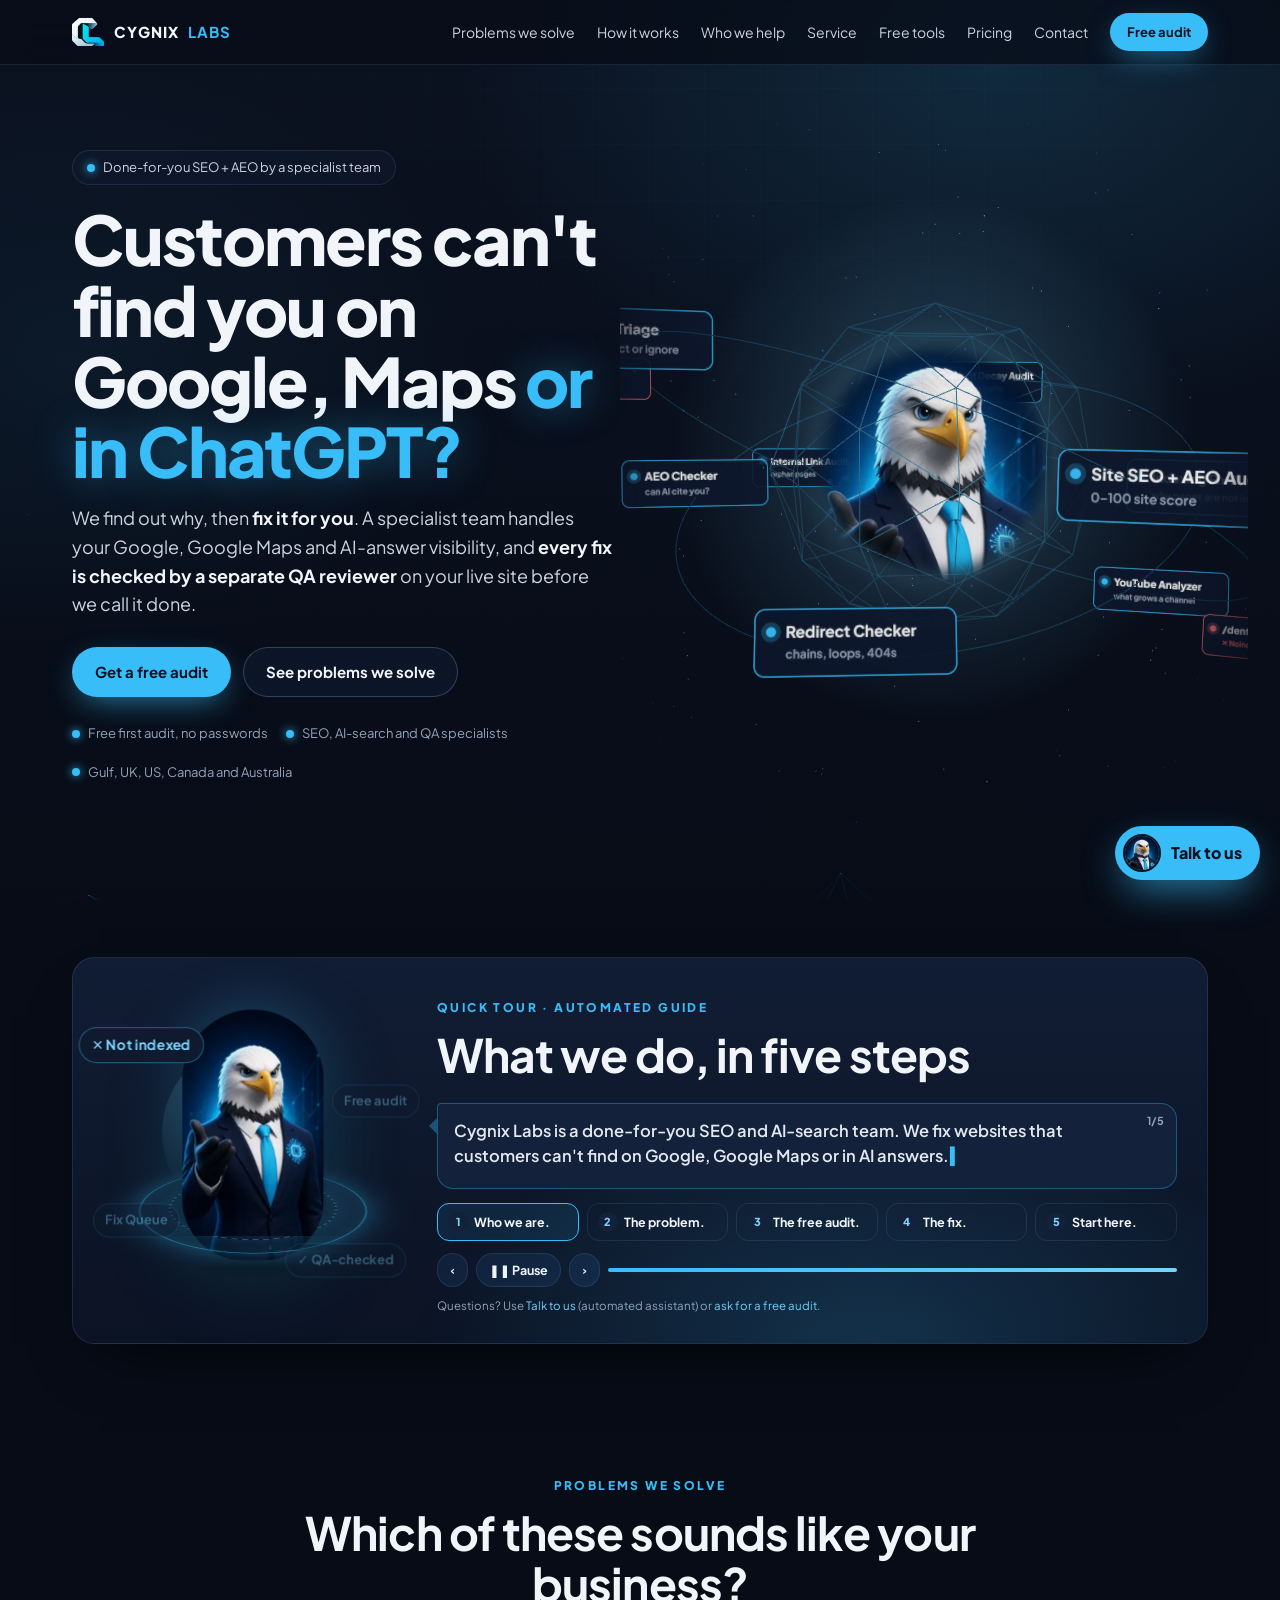
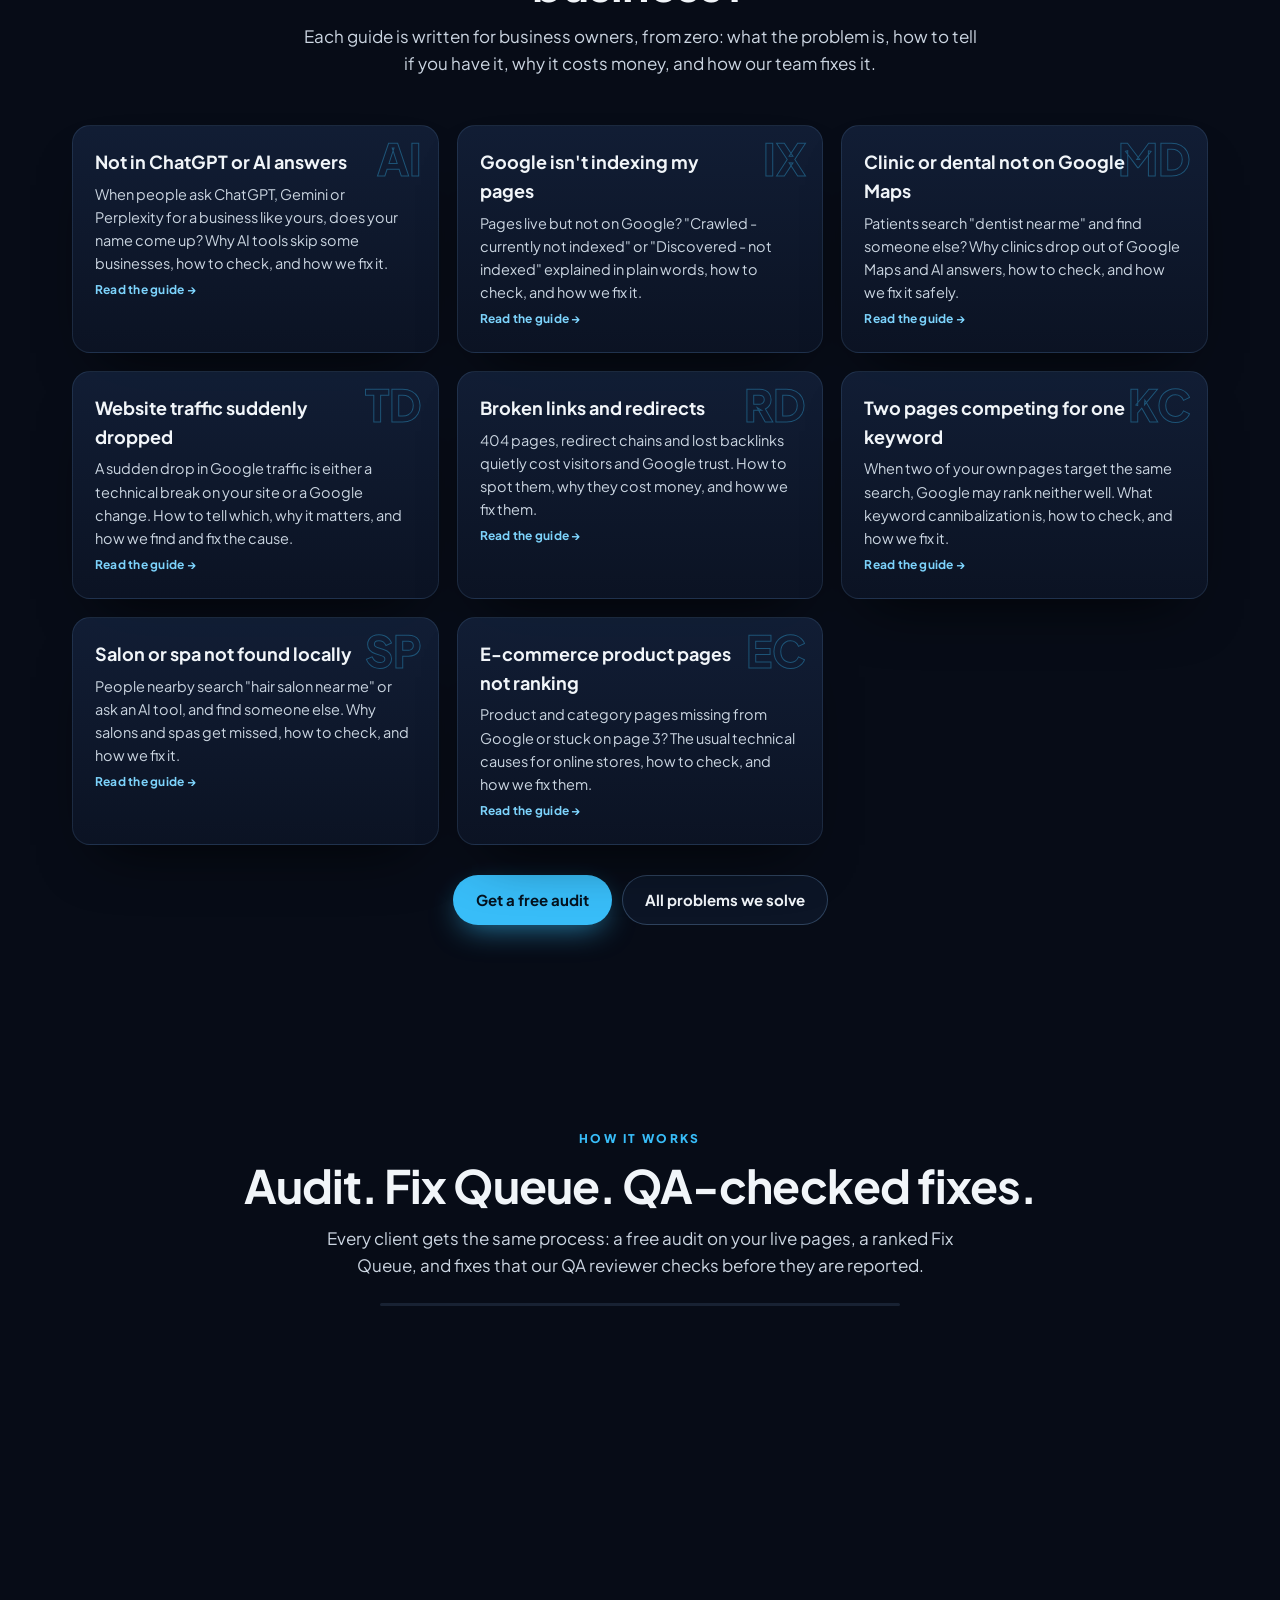
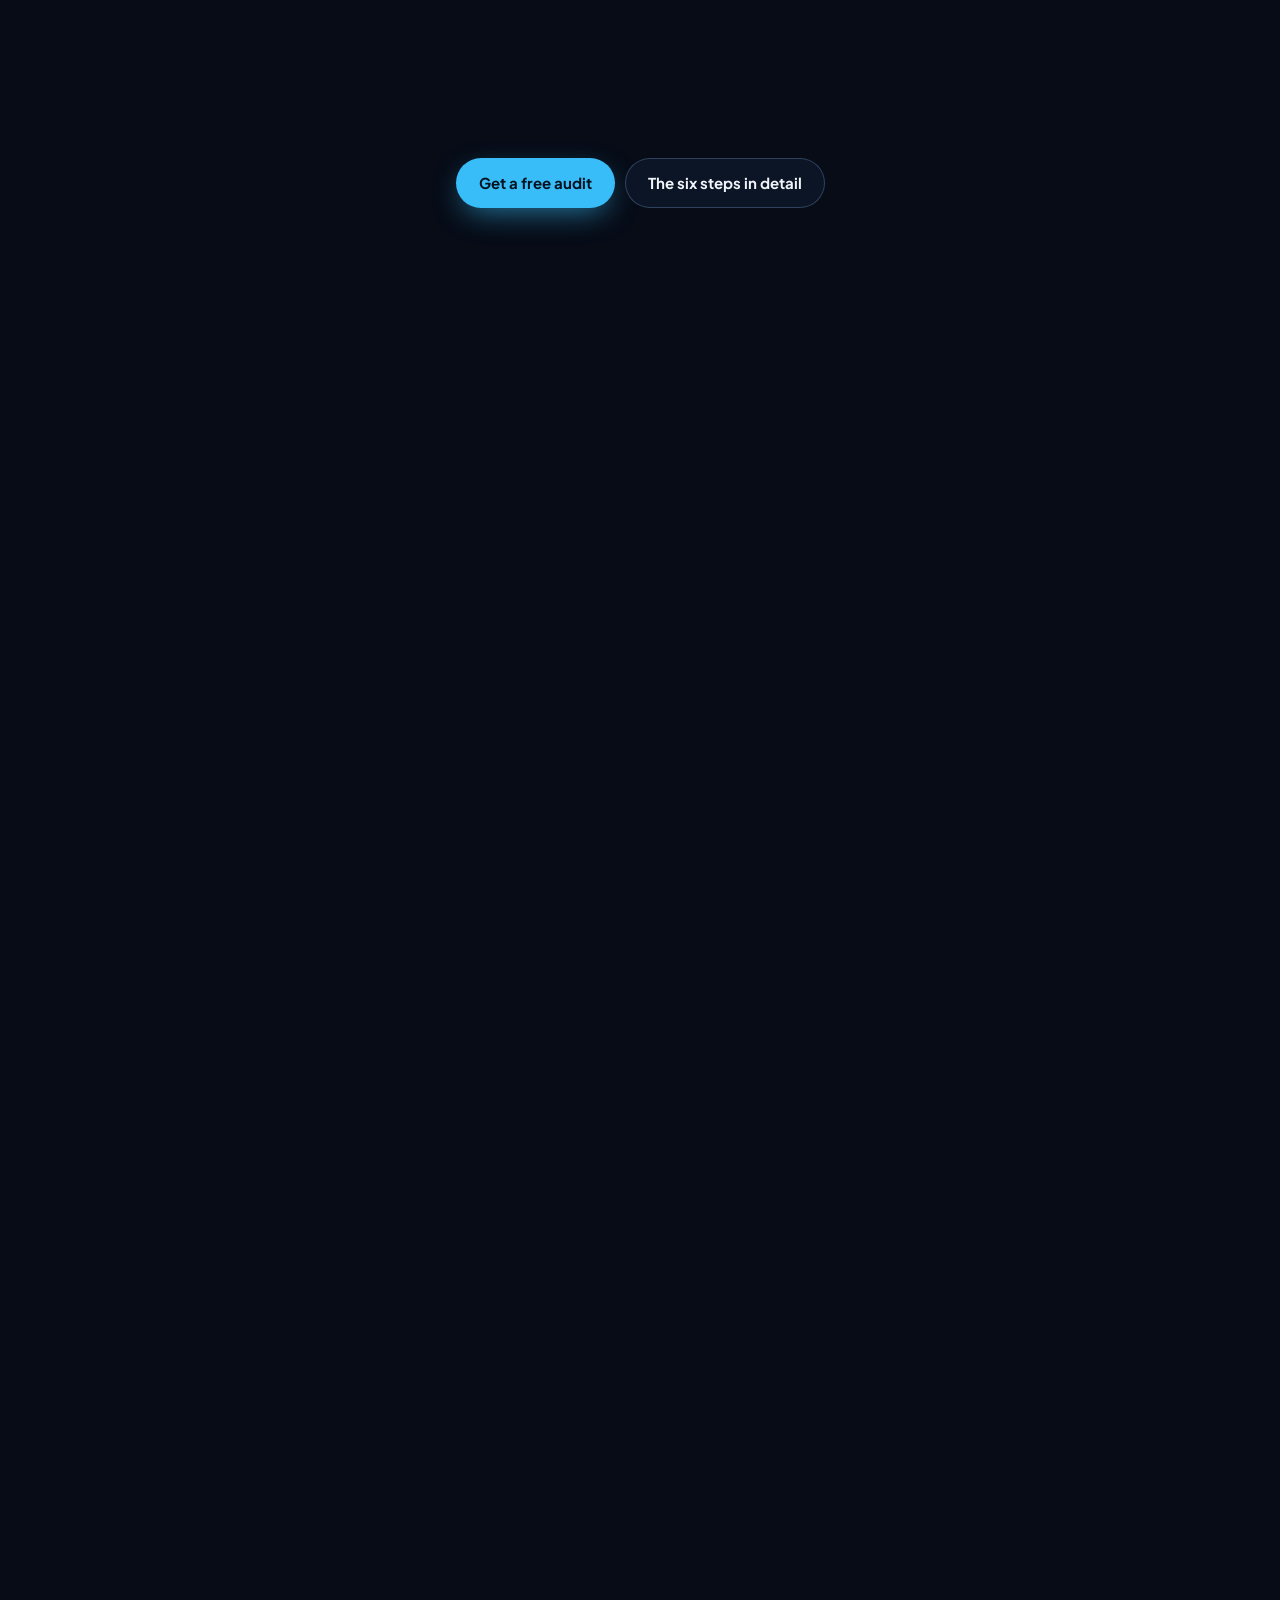
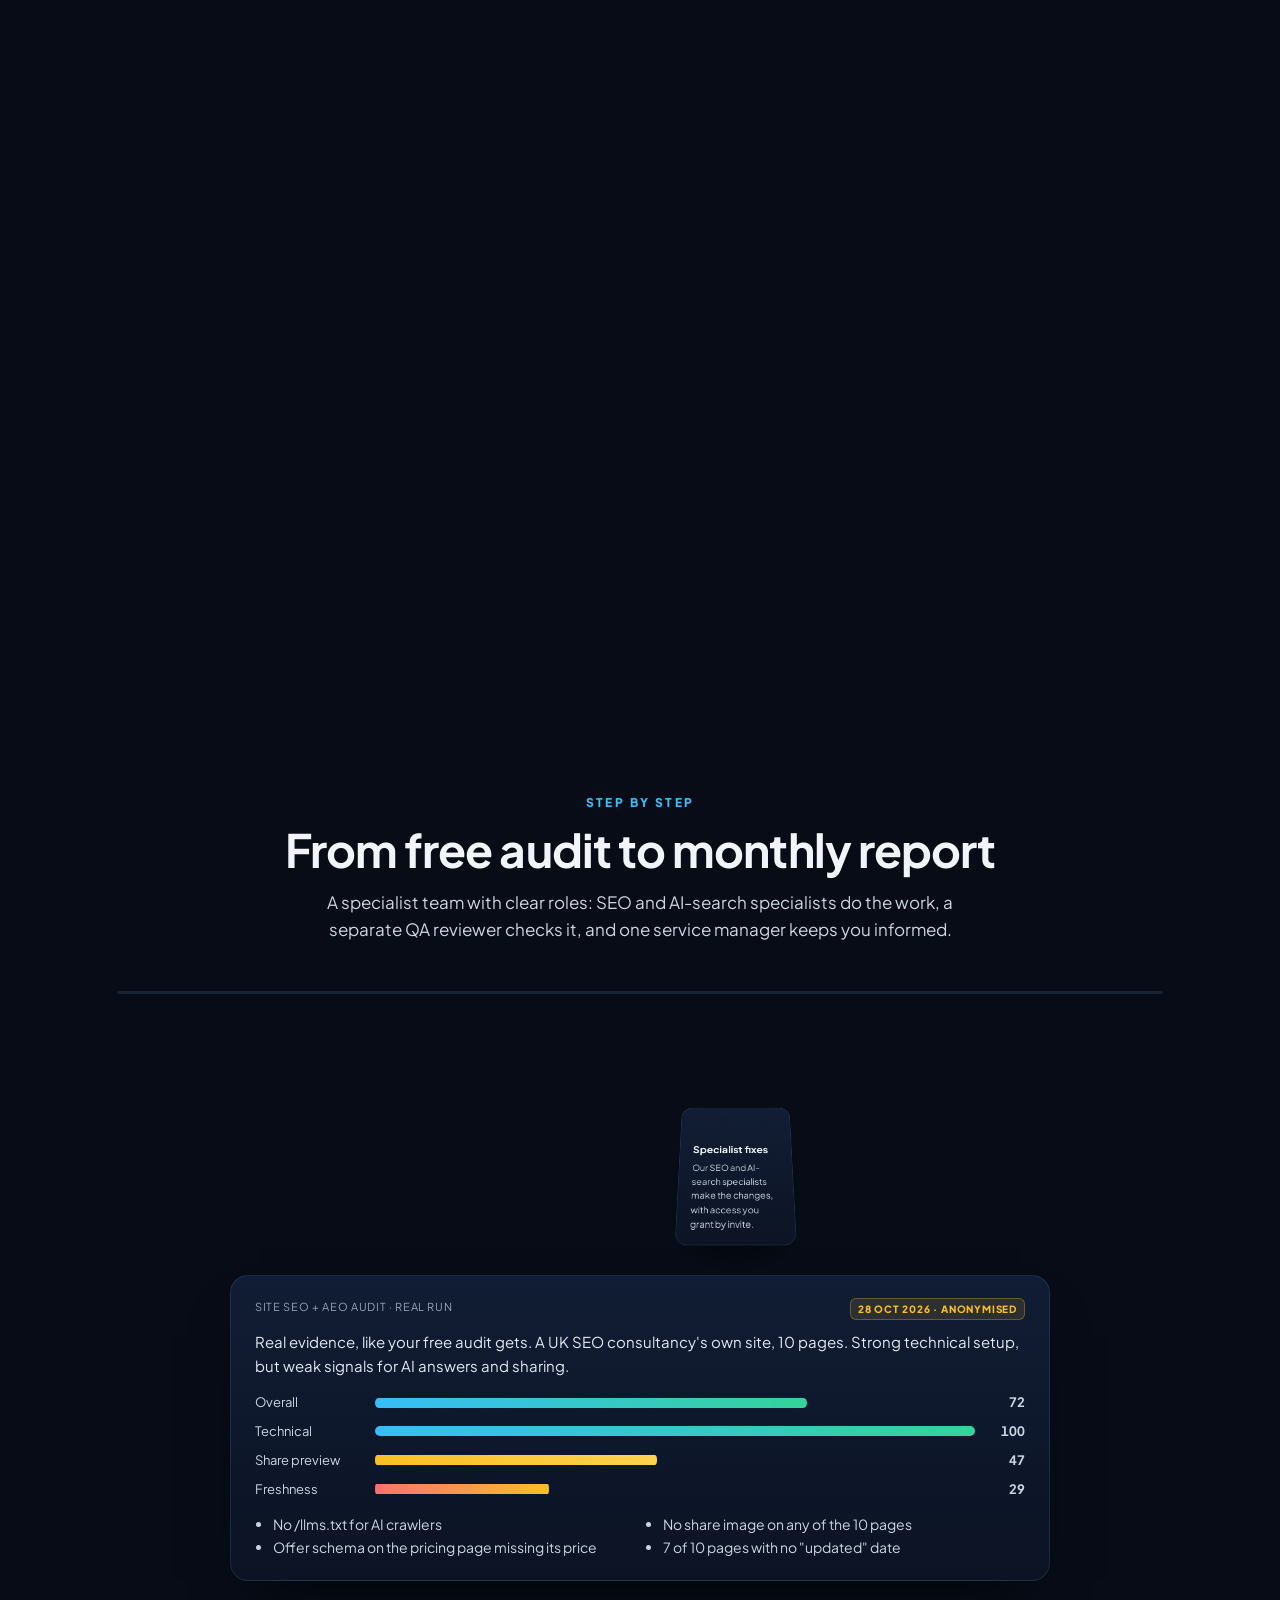
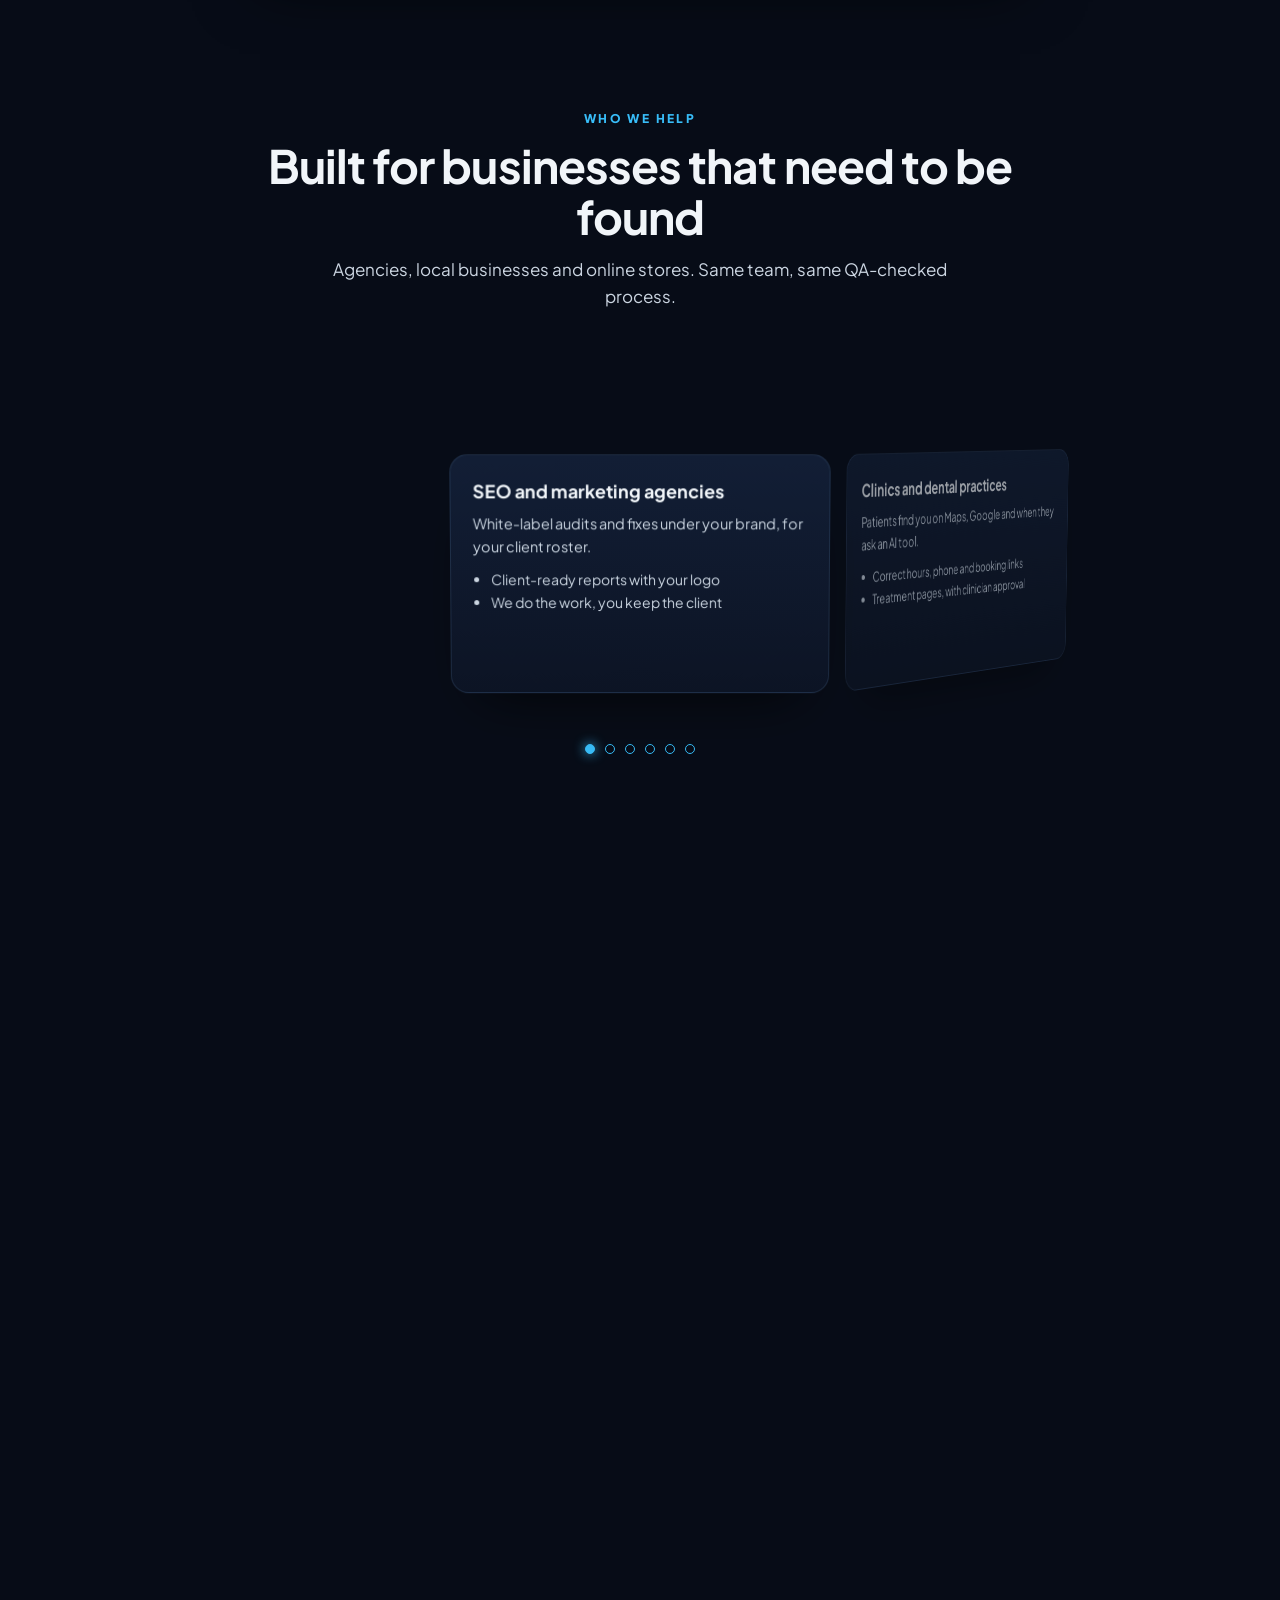
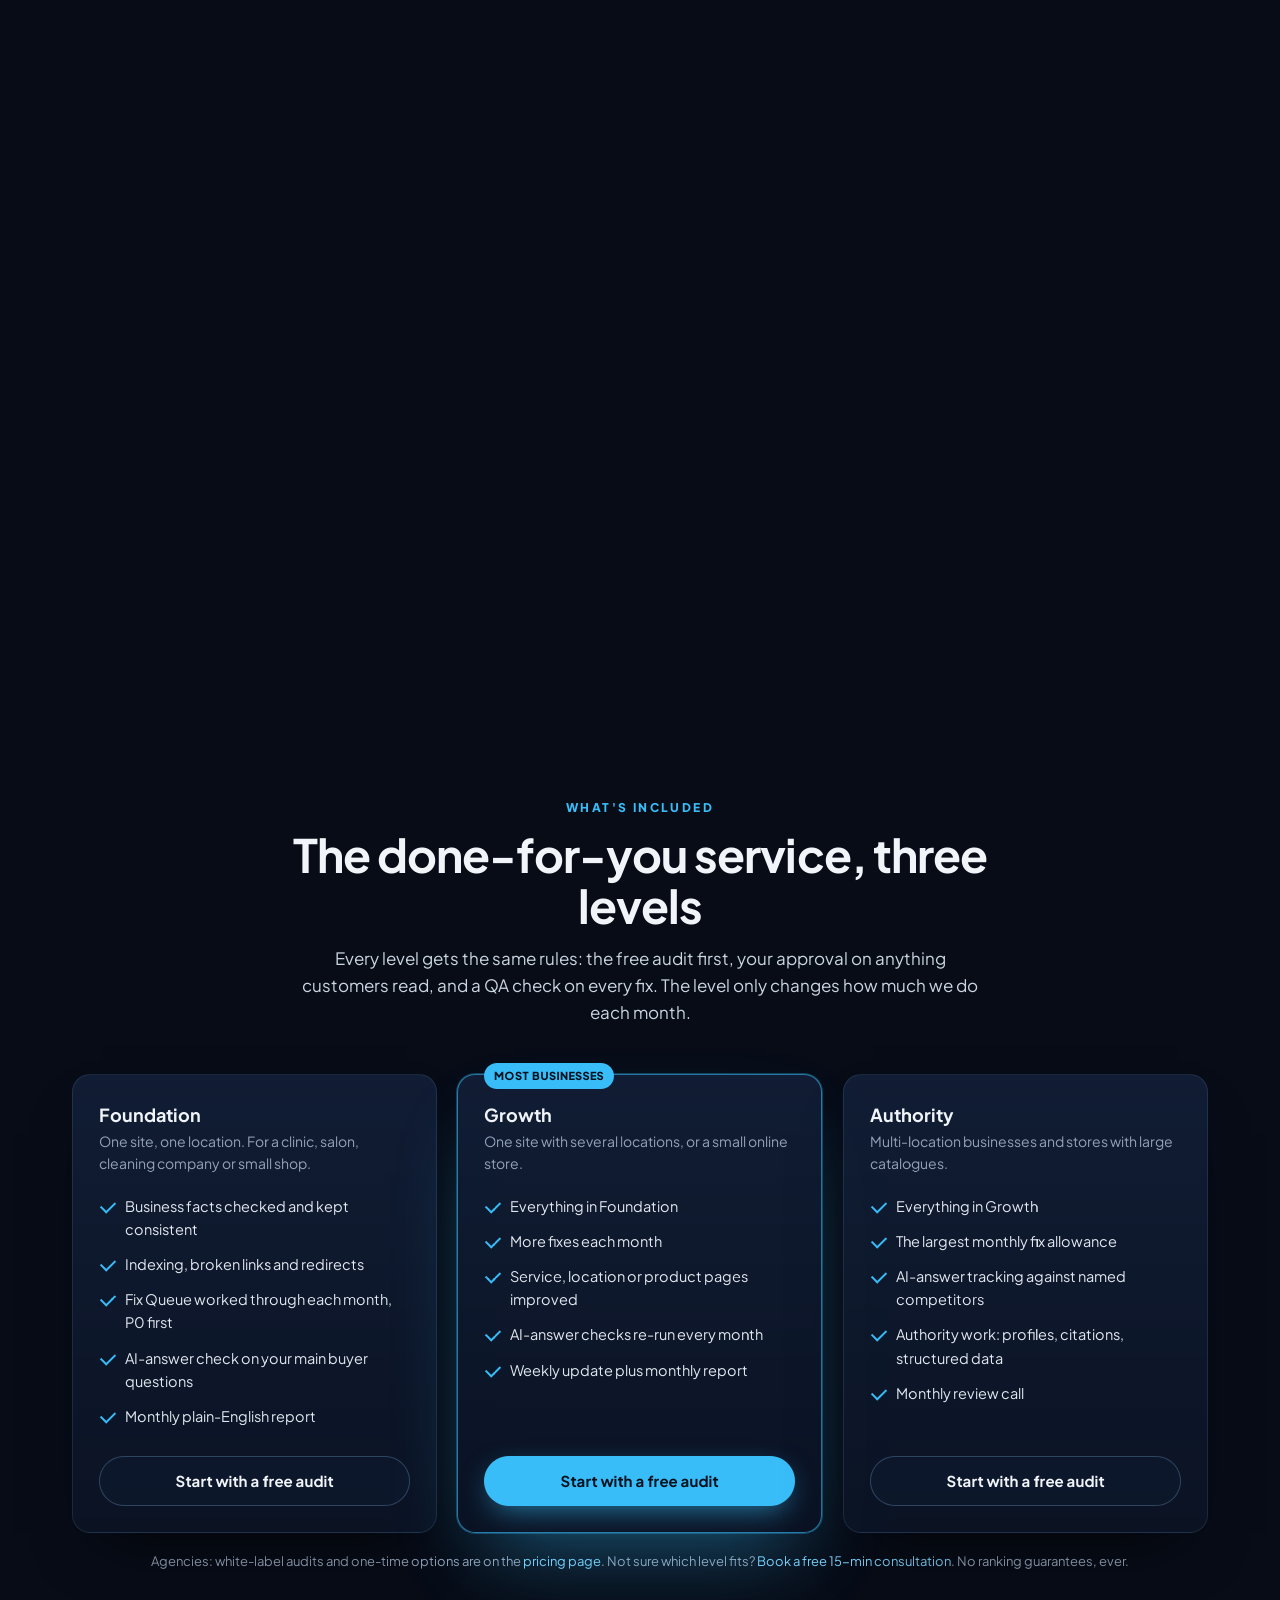
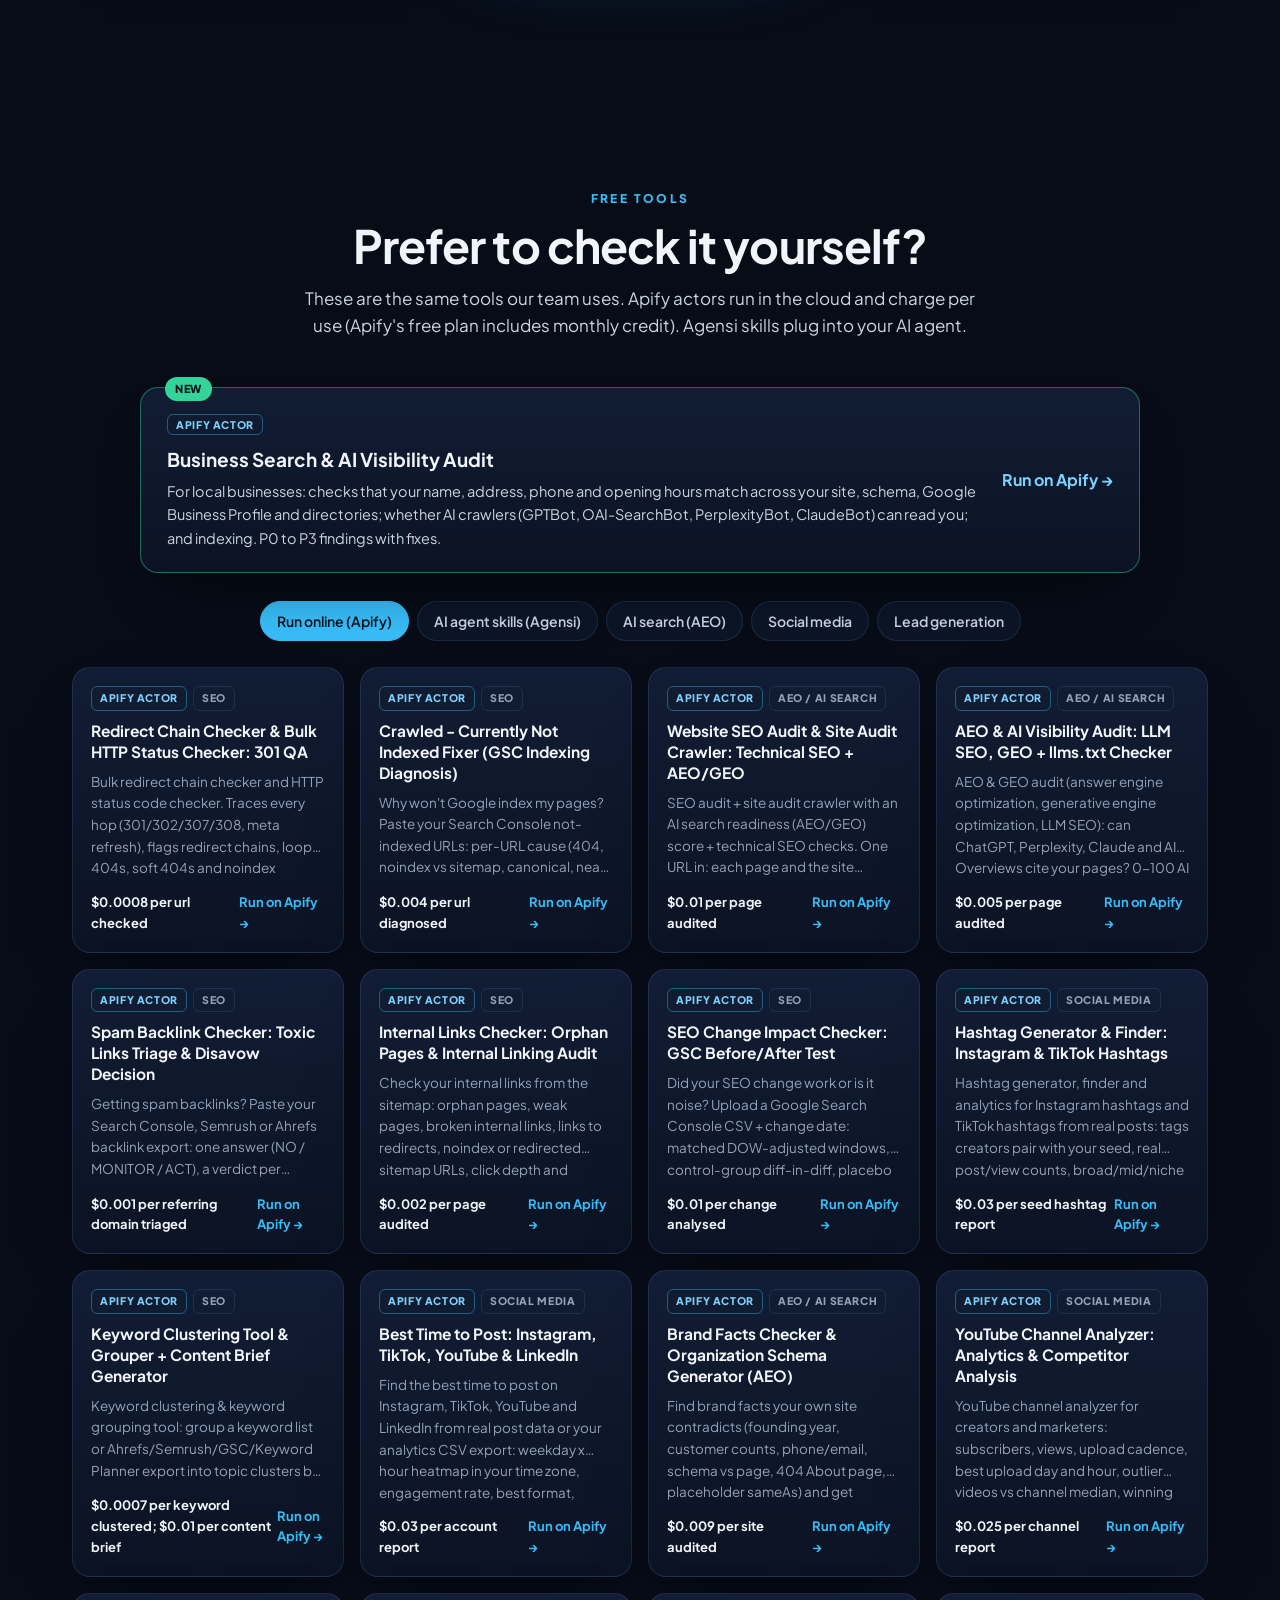
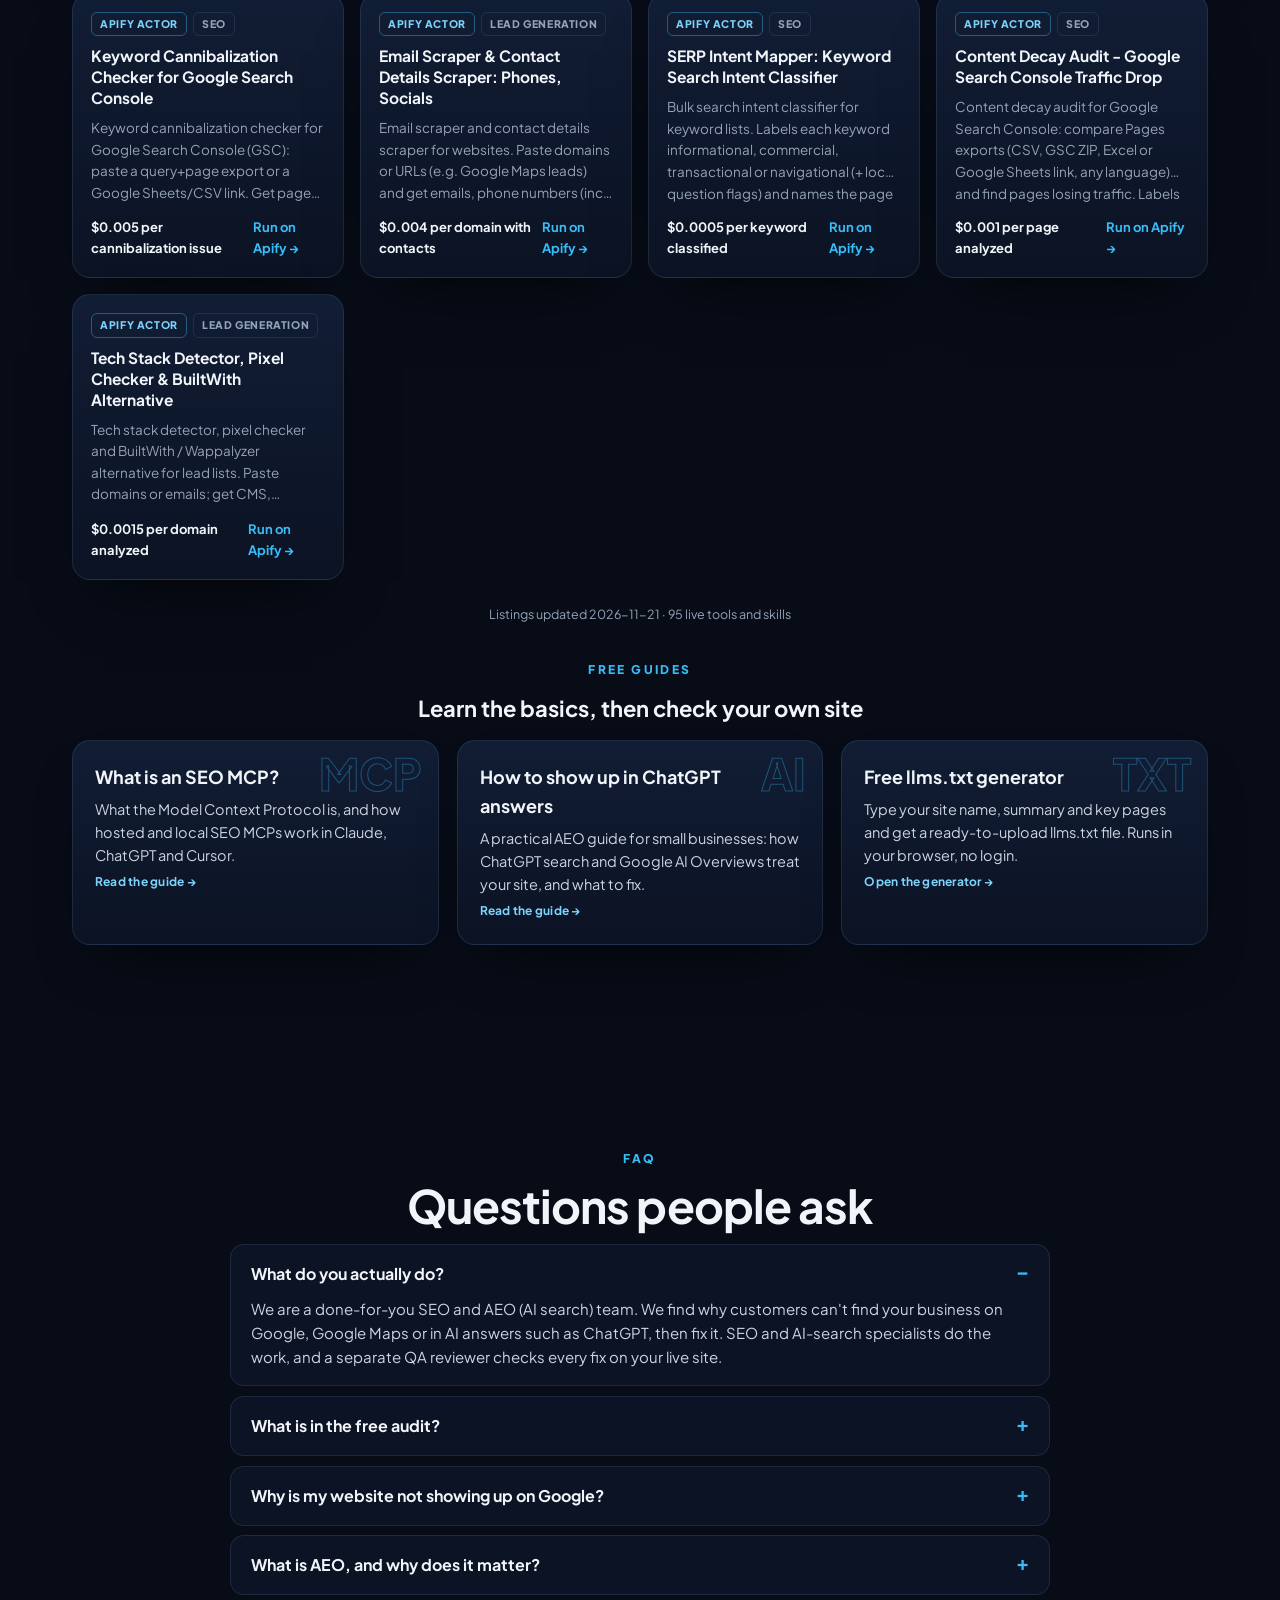
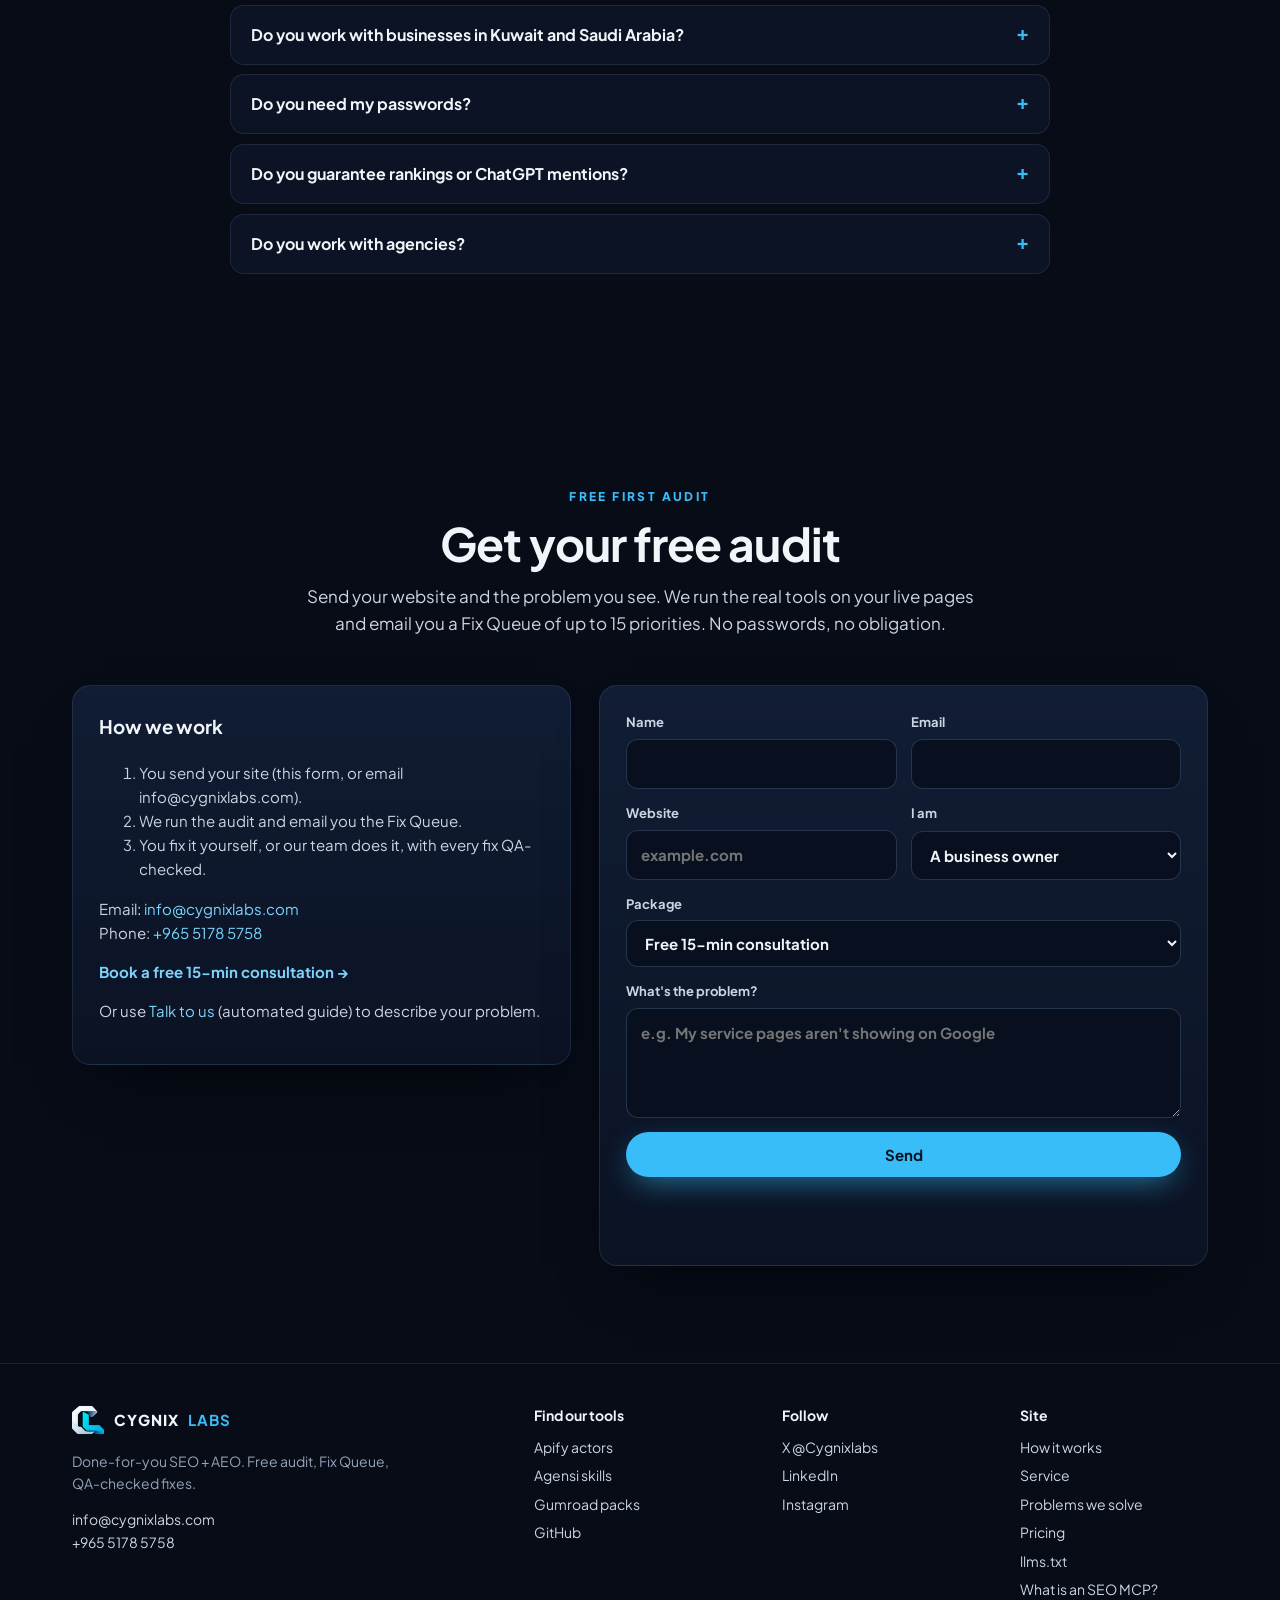
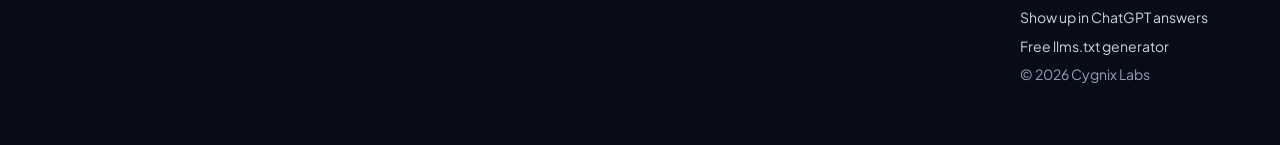
==== commit 7aad4c5b: "Add the 8 newer Agensi listings (29-31 Oct): 4 paid as Product, 4 free as CreativeWork; feed updated" ====
--- a/index.html
+++ b/index.html
@@ -27,9 +27,9 @@
 <link rel="preload" href="assets/fonts/jakarta.woff2" as="font" type="font/woff2" crossorigin>
 <link rel="alternate" type="text/plain" title="llms.txt" href="llms.txt">
 <script>(function(){var d=document.documentElement,r=matchMedia('(prefers-reduced-motion: reduce)').matches;if(!r){d.classList.add('motion');if(matchMedia('(min-width: 981px)').matches&&!(navigator.deviceMemory&&navigator.deviceMemory<4))d.classList.add('motion-lg');}})();</script>
-<link rel="stylesheet" href="assets/css/site.css?v=202611210052">
-<link rel="stylesheet" href="assets/css/assist.css?v=202611210052">
-<script type="application/ld+json">{"@context":"https://schema.org","@graph":[{"@type":"Organization","@id":"https://skills.cygnixlabs.com/#org","name":"Cygnix Labs","url":"https://skills.cygnixlabs.com/","logo":"https://skills.cygnixlabs.com/apple-touch-icon.png","image":"https://skills.cygnixlabs.com/assets/img/og.jpg","email":"info@cygnixlabs.com","description":"Cygnix Labs is a done-for-you SEO and AEO (AI search) team. We fix websites that customers can't find on Google, Google Maps or in AI answers such as ChatGPT: free audit, a ranked Fix Queue, and every fix QA-checked.","sameAs":["https://x.com/Cygnixlabs","https://www.linkedin.com/company/cygnix-labs","https://www.instagram.com/cygnix.labs/","https://apify.com/cygnix_labs","https://agensi.io/creators/cygnix-labs","https://cygnixlabs.gumroad.com/","https://github.com/cygnixlabs-cmd"],"telephone":"+96551785758","address":{"@type":"PostalAddress","streetAddress":"Floor 1, Office 48, Al Rehab Complex, Tunisia Street","addressLocality":"Hawalli","addressCountry":"KW"},"contactPoint":{"@type":"ContactPoint","contactType":"sales","email":"info@cygnixlabs.com","telephone":"+96551785758","availableLanguage":["English"]}},{"@type":"ProfessionalService","@id":"https://skills.cygnixlabs.com/#business","name":"Cygnix Labs","url":"https://skills.cygnixlabs.com/","image":"https://skills.cygnixlabs.com/assets/img/og.jpg","logo":"https://skills.cygnixlabs.com/apple-touch-icon.png","description":"Done-for-you SEO and AEO (answer engine optimization) service by a specialist team: free first audit, a Fix Queue of up to 15 priorities (P0-P3), client approval, specialist fixes, an independent QA check of every fix, and plain-English reports.","email":"info@cygnixlabs.com","telephone":"+96551785758","address":{"@type":"PostalAddress","streetAddress":"Floor 1, Office 48, Al Rehab Complex, Tunisia Street","addressLocality":"Hawalli","addressCountry":"KW"},"areaServed":[{"@type":"Country","name":"Kuwait"},{"@type":"Country","name":"Saudi Arabia"},{"@type":"Country","name":"United Arab Emirates"},{"@type":"Country","name":"Qatar"},{"@type":"Country","name":"Bahrain"},{"@type":"Country","name":"Oman"},{"@type":"Country","name":"United Kingdom"},{"@type":"Country","name":"United States"},{"@type":"Country","name":"Canada"},{"@type":"Country","name":"Australia"}],"parentOrganization":{"@id":"https://skills.cygnixlabs.com/#org"},"knowsAbout":["Search engine optimization","Answer engine optimization","Generative engine optimization","Local SEO","Google Business Profile","Technical SEO","Schema markup"],"knowsLanguage":["en"],"hasOfferCatalog":{"@type":"OfferCatalog","name":"Done-for-you SEO + AEO service","itemListElement":[{"@type":"Offer","name":"Free first audit","price":"0","priceCurrency":"USD","url":"https://skills.cygnixlabs.com/#contact","itemOffered":{"@type":"Service","name":"Free SEO + AEO audit with a Fix Queue of up to 15 priorities"}},{"@type":"Offer","name":"Foundation","url":"https://skills.cygnixlabs.com/#service","itemOffered":{"@type":"Service","name":"Foundation (done-for-you SEO + AEO)","description":"One site, one location: business facts, indexing, broken links and redirects, monthly Fix Queue work, AI-answer check, monthly report."}},{"@type":"Offer","name":"Growth","url":"https://skills.cygnixlabs.com/#service","itemOffered":{"@type":"Service","name":"Growth (done-for-you SEO + AEO)","description":"Several locations or a small store: more monthly fixes, page improvements, monthly AI-answer checks, weekly updates."}},{"@type":"Offer","name":"Authority","url":"https://skills.cygnixlabs.com/#service","itemOffered":{"@type":"Service","name":"Authority (done-for-you SEO + AEO)","description":"Multi-location or large catalogues: largest fix allowance, competitor AI-answer tracking, authority work, monthly review call."}}]}},{"@type":"WebSite","@id":"https://skills.cygnixlabs.com/#site","url":"https://skills.cygnixlabs.com/","name":"Cygnix Labs","publisher":{"@id":"https://skills.cygnixlabs.com/#org"}},{"@type":"ItemList","@id":"https://skills.cygnixlabs.com/#tools","name":"Cygnix Labs SEO and AEO tools","itemListElement":[{"@type":"ListItem","position":1,"item":{"@type":"SoftwareApplication","name":"Redirect Chain Checker & Bulk HTTP Status Checker: 301 QA","url":"https://apify.com/cygnix_labs/redirect-checker","applicationCategory":"BusinessApplication","operatingSystem":"Web (Apify cloud)","description":"Bulk redirect chain checker and HTTP status code checker. Traces every hop (301/302/307/308, meta refresh), flags redirect chains, loops, 404s, soft 404s and noindex targets, and QAs old→new redirect maps after a...","publisher":{"@id":"https://skills.cygnixlabs.com/#org"},"offers":{"@type":"Offer","url":"https://apify.com/cygnix_labs/redirect-checker","priceCurrency":"USD","description":"Pay per use: $0.0008 per url checked","price":"0.0008"}}},{"@type":"ListItem","position":2,"item":{"@type":"SoftwareApplication","name":"Crawled - Currently Not Indexed Fixer (GSC Indexing Diagnosis)","url":"https://apify.com/cygnix_labs/indexing-fix-planner","applicationCategory":"BusinessApplication","operatingSystem":"Web (Apify cloud)","description":"Why won't Google index my pages? Paste your Search Console not-indexed URLs: per-URL cause (404, noindex vs sitemap, canonical, near-duplicate, thin, JS-empty, orphan, weak links, low-value URL) + fix, in priority...","publisher":{"@id":"https://skills.cygnixlabs.com/#org"},"offers":{"@type":"Offer","url":"https://apify.com/cygnix_labs/indexing-fix-planner","priceCurrency":"USD","description":"Pay per use: $0.004 per url diagnosed","price":"0.004"}}},{"@type":"ListItem","position":3,"item":{"@type":"SoftwareApplication","name":"Website SEO Audit & Site Audit Crawler: Technical SEO + AEO/GEO","url":"https://apify.com/cygnix_labs/site-seo-aeo-audit","applicationCategory":"BusinessApplication","operatingSystem":"Web (Apify cloud)","description":"SEO audit + site audit crawler with an AI search readiness (AEO/GEO) score + technical SEO checks. One URL in: each page and the site scored 0-100 for meta tags, broken links, soft 404s, schema, llms.txt,...","publisher":{"@id":"https://skills.cygnixlabs.com/#org"},"offers":{"@type":"Offer","url":"https://apify.com/cygnix_labs/site-seo-aeo-audit","priceCurrency":"USD","description":"Pay per use: $0.01 per page audited","price":"0.01"}}},{"@type":"ListItem","position":4,"item":{"@type":"SoftwareApplication","name":"AEO & AI Visibility Audit: LLM SEO, GEO + llms.txt Checker","url":"https://apify.com/cygnix_labs/aeo-readiness-checker","applicationCategory":"BusinessApplication","operatingSystem":"Web (Apify cloud)","description":"AEO & GEO audit (answer engine optimization, generative engine optimization, LLM SEO): can ChatGPT, Perplexity, Claude and AI Overviews cite your pages? 0-100 AI search visibility score per URL, llms.txt checker,...","publisher":{"@id":"https://skills.cygnixlabs.com/#org"},"offers":{"@type":"Offer","url":"https://apify.com/cygnix_labs/aeo-readiness-checker","priceCurrency":"USD","description":"Pay per use: $0.005 per page audited","price":"0.005"}}},{"@type":"ListItem","position":5,"item":{"@type":"SoftwareApplication","name":"Spam Backlink Checker: Toxic Links Triage & Disavow Decision","url":"https://apify.com/cygnix_labs/spam-backlink-triage","applicationCategory":"BusinessApplication","operatingSystem":"Web (Apify cloud)","description":"Getting spam backlinks? Paste your Search Console, Semrush or Ahrefs backlink export: one answer (NO / MONITOR / ACT), a verdict per referring domain (OK, IGNORE, WATCH, DISAVOW), negative-SEO spike check, disavow...","publisher":{"@id":"https://skills.cygnixlabs.com/#org"},"offers":{"@type":"Offer","url":"https://apify.com/cygnix_labs/spam-backlink-triage","priceCurrency":"USD","description":"Pay per use: $0.001 per referring domain triaged","price":"0.001"}}},{"@type":"ListItem","position":6,"item":{"@type":"SoftwareApplication","name":"Internal Links Checker: Orphan Pages & Internal Linking Audit","url":"https://apify.com/cygnix_labs/internal-link-audit","applicationCategory":"BusinessApplication","operatingSystem":"Web (Apify cloud)","description":"Check your internal links from the sitemap: orphan pages, weak pages, broken internal links, links to redirects, noindex or redirected sitemap URLs, click depth and anchor text, with a fix per page. First 25 pages...","publisher":{"@id":"https://skills.cygnixlabs.com/#org"},"offers":{"@type":"Offer","url":"https://apify.com/cygnix_labs/internal-link-audit","priceCurrency":"USD","description":"Pay per use: $0.002 per page audited","price":"0.002"}}},{"@type":"ListItem","position":7,"item":{"@type":"SoftwareApplication","name":"SEO Change Impact Checker: GSC Before/After Test","url":"https://apify.com/cygnix_labs/seo-change-impact-checker","applicationCategory":"BusinessApplication","operatingSystem":"Web (Apify cloud)","description":"Did your SEO change work or is it noise? Upload a Google Search Console CSV + change date: matched DOW-adjusted windows, control-group diff-in-diff, placebo noise band, GSC lag guard, verdict REAL WIN / LOSS / NOISE...","publisher":{"@id":"https://skills.cygnixlabs.com/#org"},"offers":{"@type":"Offer","url":"https://apify.com/cygnix_labs/seo-change-impact-checker","priceCurrency":"USD","description":"Pay per use: $0.01 per change analysed","price":"0.01"}}},{"@type":"ListItem","position":8,"item":{"@type":"SoftwareApplication","name":"Hashtag Generator & Finder: Instagram & TikTok Hashtags","url":"https://apify.com/cygnix_labs/hashtag-research-strategy","applicationCategory":"BusinessApplication","operatingSystem":"Web (Apify cloud)","description":"Hashtag generator, finder and analytics for Instagram hashtags and TikTok hashtags from real posts: tags creators pair with your seed, real post/view counts, broad/mid/niche tiers, paste-ready 5 and 15 tag sets,...","publisher":{"@id":"https://skills.cygnixlabs.com/#org"},"offers":{"@type":"Offer","url":"https://apify.com/cygnix_labs/hashtag-research-strategy","priceCurrency":"USD","description":"Pay per use: $0.03 per seed hashtag report","price":"0.03"}}},{"@type":"ListItem","position":9,"item":{"@type":"SoftwareApplication","name":"Keyword Clustering Tool & Grouper + Content Brief Generator","url":"https://apify.com/cygnix_labs/keyword-clusterer-brief","applicationCategory":"BusinessApplication","operatingSystem":"Web (Apify cloud)","description":"Keyword clustering & keyword grouping tool: group a keyword list or Ahrefs/Semrush/GSC/Keyword Planner export into topic clusters by shared terms + search intent, build a topical map, get content briefs. 100 keywords...","publisher":{"@id":"https://skills.cygnixlabs.com/#org"},"offers":{"@type":"Offer","url":"https://apify.com/cygnix_labs/keyword-clusterer-brief","priceCurrency":"USD","description":"Pay per use: $0.0007 per keyword clustered; $0.01 per content brief","price":"0.0007"}}},{"@type":"ListItem","position":10,"item":{"@type":"SoftwareApplication","name":"Best Time to Post: Instagram, TikTok, YouTube & LinkedIn","url":"https://apify.com/cygnix_labs/social-best-time-to-post","applicationCategory":"BusinessApplication","operatingSystem":"Web (Apify cloud)","description":"Find the best time to post on Instagram, TikTok, YouTube and LinkedIn from real post data or your analytics CSV export: weekday x hour heatmap in your time zone, engagement rate, best format, caption and hashtag fit,...","publisher":{"@id":"https://skills.cygnixlabs.com/#org"},"offers":{"@type":"Offer","url":"https://apify.com/cygnix_labs/social-best-time-to-post","priceCurrency":"USD","description":"Pay per use: $0.03 per account report","price":"0.03"}}},{"@type":"ListItem","position":11,"item":{"@type":"SoftwareApplication","name":"Brand Facts Checker & Organization Schema Generator (AEO)","url":"https://apify.com/cygnix_labs/brand-facts-checker","applicationCategory":"BusinessApplication","operatingSystem":"Web (Apify cloud)","description":"Find brand facts your own site contradicts (founding year, customer counts, phone/email, schema vs page, 404 About page, placeholder sameAs) and get Organization JSON-LD + a citable brand-facts page for AI Overviews,...","publisher":{"@id":"https://skills.cygnixlabs.com/#org"},"offers":{"@type":"Offer","url":"https://apify.com/cygnix_labs/brand-facts-checker","priceCurrency":"USD","description":"Pay per use: $0.009 per site audited","price":"0.009"}}},{"@type":"ListItem","position":12,"item":{"@type":"SoftwareApplication","name":"YouTube Channel Analyzer: Analytics & Competitor Analysis","url":"https://apify.com/cygnix_labs/youtube-channel-analyzer","applicationCategory":"BusinessApplication","operatingSystem":"Web (Apify cloud)","description":"YouTube channel analyzer for creators and marketers: subscribers, views, upload cadence, best upload day and hour, outlier videos vs channel median, winning title patterns and topics, engagement rate, Shorts vs...","publisher":{"@id":"https://skills.cygnixlabs.com/#org"},"offers":{"@type":"Offer","url":"https://apify.com/cygnix_labs/youtube-channel-analyzer","priceCurrency":"USD","description":"Pay per use: $0.025 per channel report","price":"0.025"}}},{"@type":"ListItem","position":13,"item":{"@type":"SoftwareApplication","name":"Keyword Cannibalization Checker for Google Search Console","url":"https://apify.com/cygnix_labs/keyword-cannibalization-finder","applicationCategory":"BusinessApplication","operatingSystem":"Web (Apify cloud)","description":"Keyword cannibalization checker for Google Search Console (GSC): paste a query+page export or a Google Sheets/CSV link. Get pages competing for the same keyword, click split, HIGH/MEDIUM/LOW severity and the safe fix...","publisher":{"@id":"https://skills.cygnixlabs.com/#org"},"offers":{"@type":"Offer","url":"https://apify.com/cygnix_labs/keyword-cannibalization-finder","priceCurrency":"USD","description":"Pay per use: $0.005 per cannibalization issue","price":"0.005"}}},{"@type":"ListItem","position":14,"item":{"@type":"SoftwareApplication","name":"Email Scraper & Contact Details Scraper: Phones, Socials","url":"https://apify.com/cygnix_labs/outreach-contact-finder","applicationCategory":"BusinessApplication","operatingSystem":"Web (Apify cloud)","description":"Email scraper and contact details scraper for websites. Paste domains or URLs (e.g. Google Maps leads) and get emails, phone numbers (incl. WhatsApp), contact/impressum pages and social links (LinkedIn, X, Instagram,...","publisher":{"@id":"https://skills.cygnixlabs.com/#org"},"offers":{"@type":"Offer","url":"https://apify.com/cygnix_labs/outreach-contact-finder","priceCurrency":"USD","description":"Pay per use: $0.004 per domain with contacts","price":"0.004"}}},{"@type":"ListItem","position":15,"item":{"@type":"SoftwareApplication","name":"SERP Intent Mapper: Keyword Search Intent Classifier","url":"https://apify.com/cygnix_labs/serp-intent-mapper","applicationCategory":"BusinessApplication","operatingSystem":"Web (Apify cloud)","description":"Bulk search intent classifier for keyword lists. Labels each keyword informational, commercial, transactional or navigational (+ local, question flags) and names the page type to build. English, Spanish, German,...","publisher":{"@id":"https://skills.cygnixlabs.com/#org"},"offers":{"@type":"Offer","url":"https://apify.com/cygnix_labs/serp-intent-mapper","priceCurrency":"USD","description":"Pay per use: $0.0005 per keyword classified","price":"0.0005"}}},{"@type":"ListItem","position":16,"item":{"@type":"SoftwareApplication","name":"Content Decay Audit - Google Search Console Traffic Drop","url":"https://apify.com/cygnix_labs/content-decay-audit","applicationCategory":"BusinessApplication","operatingSystem":"Web (Apify cloud)","description":"Content decay audit for Google Search Console: compare Pages exports (CSV, GSC ZIP, Excel or Google Sheets link, any language) and find pages losing traffic. Labels LOST, RANK_SLIP, DECAYING, CTR_DROP, ranked by...","publisher":{"@id":"https://skills.cygnixlabs.com/#org"},"offers":{"@type":"Offer","url":"https://apify.com/cygnix_labs/content-decay-audit","priceCurrency":"USD","description":"Pay per use: $0.001 per page analyzed","price":"0.001"}}},{"@type":"ListItem","position":17,"item":{"@type":"SoftwareApplication","name":"Tech Stack Detector, Pixel Checker & BuiltWith Alternative","url":"https://apify.com/cygnix_labs/website-tech-stack-detector","applicationCategory":"BusinessApplication","operatingSystem":"Web (Apify cloud)","description":"Tech stack detector, pixel checker and BuiltWith / Wappalyzer alternative for lead lists. Paste domains or emails; get CMS, Shopify, GA4, GTM tags, Meta/TikTok/LinkedIn pixels, tracking IDs, consent, chat, hosting...","publisher":{"@id":"https://skills.cygnixlabs.com/#org"},"offers":{"@type":"Offer","url":"https://apify.com/cygnix_labs/website-tech-stack-detector","priceCurrency":"USD","description":"Pay per use: $0.0015 per domain analyzed","price":"0.0015"}}},{"@type":"ListItem","position":18,"item":{"@type":"Product","name":"Spam Backlink Triage: Care or Disavow? (Toxic Links Checker)","url":"https://agensi.io/skills/spam-backlink-triage-care-or-disavow-toxic-links-checker","image":"https://skills.cygnixlabs.com/assets/img/og.jpg","description":"Care or Disavow? (Toxic Links Checker)","category":"SEO","brand":{"@type":"Organization","@id":"https://skills.cygnixlabs.com/#org","name":"Cygnix Labs"},"offers":{"@type":"Offer","url":"https://agensi.io/skills/spam-backlink-triage-care-or-disavow-toxic-links-checker","priceCurrency":"USD","availability":"https://schema.org/InStock","price":"7"}}},{"@type":"ListItem","position":19,"item":{"@type":"Product","name":"Indexing Fix Planner: Crawled - Currently Not Indexed","url":"https://agensi.io/skills/indexing-fix-planner-crawled-currently-not-indexed","image":"https://skills.cygnixlabs.com/assets/img/og.jpg","description":"Crawled - Currently Not Indexed","category":"SEO","brand":{"@type":"Organization","@id":"https://skills.cygnixlabs.com/#org","name":"Cygnix Labs"},"offers":{"@type":"Offer","url":"https://agensi.io/skills/indexing-fix-planner-crawled-currently-not-indexed","priceCurrency":"USD","availability":"https://schema.org/InStock","price":"7"}}},{"@type":"ListItem","position":20,"item":{"@type":"Product","name":"SEO Change Impact Checker: Did It Work or Is It Noise?","url":"https://agensi.io/skills/seo-change-impact-checker-did-it-work-or-is-it-noise","image":"https://skills.cygnixlabs.com/assets/img/og.jpg","description":"Did It Work or Is It Noise?","category":"SEO","brand":{"@type":"Organization","@id":"https://skills.cygnixlabs.com/#org","name":"Cygnix Labs"},"offers":{"@type":"Offer","url":"https://agensi.io/skills/seo-change-impact-checker-did-it-work-or-is-it-noise","priceCurrency":"USD","availability":"https://schema.org/InStock","price":"7"}}},{"@type":"ListItem","position":21,"item":{"@type":"Product","name":"Brand Facts Page Builder: The About Page AI Overviews Cite","url":"https://agensi.io/skills/brand-facts-page-builder-the-about-page-ai-overviews-cite","image":"https://skills.cygnixlabs.com/assets/img/og.jpg","description":"The About Page AI Overviews Cite","category":"AEO / AI search","brand":{"@type":"Organization","@id":"https://skills.cygnixlabs.com/#org","name":"Cygnix Labs"},"offers":{"@type":"Offer","url":"https://agensi.io/skills/brand-facts-page-builder-the-about-page-ai-overviews-cite","priceCurrency":"USD","availability":"https://schema.org/InStock","price":"7"}}},{"@type":"ListItem","position":22,"item":{"@type":"Product","name":"AI Search Visibility Pro: GEO/AEO Audit + AI Citation SOV","url":"https://agensi.io/skills/ai-search-visibility-pro-geo-aeo-audit-ai-citation-sov","image":"https://skills.cygnixlabs.com/assets/img/og.jpg","description":"GEO/AEO Audit + AI Citation SOV","category":"AEO / AI search","brand":{"@type":"Organization","@id":"https://skills.cygnixlabs.com/#org","name":"Cygnix Labs"},"offers":{"@type":"Offer","url":"https://agensi.io/skills/ai-search-visibility-pro-geo-aeo-audit-ai-citation-sov","priceCurrency":"USD","availability":"https://schema.org/InStock","price":"39"}}},{"@type":"ListItem","position":23,"item":{"@type":"Product","name":"Google Search Console SEO Bundle: 7 Growth Skills","url":"https://agensi.io/skills/google-search-console-seo-bundle-7-growth-skills","image":"https://skills.cygnixlabs.com/assets/img/og.jpg","description":"7 Growth Skills","category":"SEO","brand":{"@type":"Organization","@id":"https://skills.cygnixlabs.com/#org","name":"Cygnix Labs"},"offers":{"@type":"Offer","url":"https://agensi.io/skills/google-search-console-seo-bundle-7-growth-skills","priceCurrency":"USD","availability":"https://schema.org/InStock","price":"29"}}},{"@type":"ListItem","position":24,"item":{"@type":"Product","name":"GSC History Warehouse: Keep Data Past 16 Months","url":"https://agensi.io/skills/gsc-history-warehouse-keep-data-past-16-months","image":"https://skills.cygnixlabs.com/assets/img/og.jpg","description":"Keep Data Past 16 Months","category":"Productivity","brand":{"@type":"Organization","@id":"https://skills.cygnixlabs.com/#org","name":"Cygnix Labs"},"offers":{"@type":"Offer","url":"https://agensi.io/skills/gsc-history-warehouse-keep-data-past-16-months","priceCurrency":"USD","availability":"https://schema.org/InStock","price":"7"}}},{"@type":"ListItem","position":25,"item":{"@type":"Product","name":"SEO Plan Pre-Mortem: Grade Any SEO/AEO Plan Out of 100","url":"https://agensi.io/skills/seo-plan-pre-mortem-grade-any-seo-aeo-plan-out-of-100","image":"https://skills.cygnixlabs.com/assets/img/og.jpg","description":"Grade Any SEO/AEO Plan Out of 100","category":"AEO / AI search","brand":{"@type":"Organization","@id":"https://skills.cygnixlabs.com/#org","name":"Cygnix Labs"},"offers":{"@type":"Offer","url":"https://agensi.io/skills/seo-plan-pre-mortem-grade-any-seo-aeo-plan-out-of-100","priceCurrency":"USD","availability":"https://schema.org/InStock","price":"7"}}},{"@type":"ListItem","position":26,"item":{"@type":"Product","name":"Tech-to-Plain-English Rewriter: PM, Support & Exec","url":"https://agensi.io/skills/tech-to-plain-english-rewriter-pm-support-exec","image":"https://skills.cygnixlabs.com/assets/img/og.jpg","description":"PM, Support & Exec","category":"Productivity","brand":{"@type":"Organization","@id":"https://skills.cygnixlabs.com/#org","name":"Cygnix Labs"},"offers":{"@type":"Offer","url":"https://agensi.io/skills/tech-to-plain-english-rewriter-pm-support-exec","priceCurrency":"USD","availability":"https://schema.org/InStock","price":"5"}}},{"@type":"ListItem","position":27,"item":{"@type":"Product","name":"Statistics Hub Page Builder: Earn Backlinks & AI Citations","url":"https://agensi.io/skills/statistics-hub-page-builder-earn-backlinks-ai-citations","image":"https://skills.cygnixlabs.com/assets/img/og.jpg","description":"Earn Backlinks & AI Citations","category":"SEO","brand":{"@type":"Organization","@id":"https://skills.cygnixlabs.com/#org","name":"Cygnix Labs"},"offers":{"@type":"Offer","url":"https://agensi.io/skills/statistics-hub-page-builder-earn-backlinks-ai-citations","priceCurrency":"USD","availability":"https://schema.org/InStock","price":"7"}}},{"@type":"ListItem","position":28,"item":{"@type":"Product","name":"TikTok & Instagram Carousel Builder: Hooks to PNG Slides","url":"https://agensi.io/skills/tiktok-instagram-carousel-builder-hooks-to-png-slides","image":"https://skills.cygnixlabs.com/assets/img/og.jpg","description":"Hooks to PNG Slides","category":"Social media","brand":{"@type":"Organization","@id":"https://skills.cygnixlabs.com/#org","name":"Cygnix Labs"},"offers":{"@type":"Offer","url":"https://agensi.io/skills/tiktok-instagram-carousel-builder-hooks-to-png-slides","priceCurrency":"USD","availability":"https://schema.org/InStock","price":"7"}}},{"@type":"ListItem","position":29,"item":{"@type":"Product","name":"Hreflang Checker & Fixer: Return Tags, Codes, x-default","url":"https://agensi.io/skills/hreflang-checker-fixer-return-tags-codes-x-default","image":"https://skills.cygnixlabs.com/assets/img/og.jpg","description":"Return Tags, Codes, x-default","category":"Developer","brand":{"@type":"Organization","@id":"https://skills.cygnixlabs.com/#org","name":"Cygnix Labs"},"offers":{"@type":"Offer","url":"https://agensi.io/skills/hreflang-checker-fixer-return-tags-codes-x-default","priceCurrency":"USD","availability":"https://schema.org/InStock","price":"6"}}},{"@type":"ListItem","position":30,"item":{"@type":"Product","name":"Skill Seller Kit: Turn a Workflow into a SKILL.md That Sells","url":"https://agensi.io/skills/skill-seller-kit-turn-a-workflow-into-a-skill-md-that-sells","image":"https://skills.cygnixlabs.com/assets/img/og.jpg","description":"Turn a Workflow into a SKILL.md That Sells","category":"Productivity","brand":{"@type":"Organization","@id":"https://skills.cygnixlabs.com/#org","name":"Cygnix Labs"},"offers":{"@type":"Offer","url":"https://agensi.io/skills/skill-seller-kit-turn-a-workflow-into-a-skill-md-that-sells","priceCurrency":"USD","availability":"https://schema.org/InStock","price":"7"}}},{"@type":"ListItem","position":31,"item":{"@type":"Product","name":"Local AI Visibility Audit: Does ChatGPT Recommend You?","url":"https://agensi.io/skills/local-ai-visibility-audit-does-chatgpt-recommend-you","image":"https://skills.cygnixlabs.com/assets/img/og.jpg","description":"Does ChatGPT Recommend You?","category":"Productivity","brand":{"@type":"Organization","@id":"https://skills.cygnixlabs.com/#org","name":"Cygnix Labs"},"offers":{"@type":"Offer","url":"https://agensi.io/skills/local-ai-visibility-audit-does-chatgpt-recommend-you","priceCurrency":"USD","availability":"https://schema.org/InStock","price":"14"}}},{"@type":"ListItem","position":32,"item":{"@type":"Product","name":"Search Console Quick Wins: Striking-Distance + CTR Fixes","url":"https://agensi.io/skills/search-console-quick-wins-striking-distance-ctr-fixes","image":"https://skills.cygnixlabs.com/assets/img/og.jpg","description":"Striking-Distance + CTR Fixes","category":"Productivity","brand":{"@type":"Organization","@id":"https://skills.cygnixlabs.com/#org","name":"Cygnix Labs"},"offers":{"@type":"Offer","url":"https://agensi.io/skills/search-console-quick-wins-striking-distance-ctr-fixes","priceCurrency":"USD","availability":"https://schema.org/InStock","price":"6"}}},{"@type":"ListItem","position":33,"item":{"@type":"Product","name":"AI Citation Share-of-Voice Panel: AI Visibility Audit","url":"https://agensi.io/skills/ai-citation-share-of-voice-panel-ai-visibility-audit","image":"https://skills.cygnixlabs.com/assets/img/og.jpg","description":"AI Visibility Audit","category":"Productivity","brand":{"@type":"Organization","@id":"https://skills.cygnixlabs.com/#org","name":"Cygnix Labs"},"offers":{"@type":"Offer","url":"https://agensi.io/skills/ai-citation-share-of-voice-panel-ai-visibility-audit","priceCurrency":"USD","availability":"https://schema.org/InStock","price":"17"}}},{"@type":"ListItem","position":34,"item":{"@type":"Product","name":"AI Search Visibility Suite: 0-100 GEO Score + Report","url":"https://agensi.io/skills/ai-search-visibility-suite-0-100-geo-score-report","image":"https://skills.cygnixlabs.com/assets/img/og.jpg","description":"0-100 GEO Score + Report","category":"Productivity","brand":{"@type":"Organization","@id":"https://skills.cygnixlabs.com/#org","name":"Cygnix Labs"},"offers":{"@type":"Offer","url":"https://agensi.io/skills/ai-search-visibility-suite-0-100-geo-score-report","priceCurrency":"USD","availability":"https://schema.org/InStock","price":"22"}}},{"@type":"ListItem","position":35,"item":{"@type":"Product","name":"Social Share Preview Audit: OG + Twitter Cards","url":"https://agensi.io/skills/social-share-preview-audit-og-twitter-cards","image":"https://skills.cygnixlabs.com/assets/img/og.jpg","description":"OG + Twitter Cards","category":"Social media","brand":{"@type":"Organization","@id":"https://skills.cygnixlabs.com/#org","name":"Cygnix Labs"},"offers":{"@type":"Offer","url":"https://agensi.io/skills/social-share-preview-audit-og-twitter-cards","priceCurrency":"USD","availability":"https://schema.org/InStock","price":"6"}}},{"@type":"ListItem","position":36,"item":{"@type":"Product","name":"Citation Freshness Audit: dateModified + Sitemap","url":"https://agensi.io/skills/citation-freshness-audit-datemodified-sitemap","image":"https://skills.cygnixlabs.com/assets/img/og.jpg","description":"dateModified + Sitemap","category":"Productivity","brand":{"@type":"Organization","@id":"https://skills.cygnixlabs.com/#org","name":"Cygnix Labs"},"offers":{"@type":"Offer","url":"https://agensi.io/skills/citation-freshness-audit-datemodified-sitemap","priceCurrency":"USD","availability":"https://schema.org/InStock","price":"7"}}},{"@type":"ListItem","position":37,"item":{"@type":"Product","name":"Ship Schema That Wins Rich Results: JSON-LD Audit","url":"https://agensi.io/skills/ship-schema-that-wins-rich-results-json-ld-audit","image":"https://skills.cygnixlabs.com/assets/img/og.jpg","description":"JSON-LD Audit","category":"AEO / AI search","brand":{"@type":"Organization","@id":"https://skills.cygnixlabs.com/#org","name":"Cygnix Labs"},"offers":{"@type":"Offer","url":"https://agensi.io/skills/ship-schema-that-wins-rich-results-json-ld-audit","priceCurrency":"USD","availability":"https://schema.org/InStock","price":"7"}}},{"@type":"ListItem","position":38,"item":{"@type":"Product","name":"Ship llms.txt + Unlock AI Crawlers: Access Fix Pack","url":"https://agensi.io/skills/ship-llms-txt-unlock-ai-crawlers-access-fix-pack","image":"https://skills.cygnixlabs.com/assets/img/og.jpg","description":"Access Fix Pack","category":"AEO / AI search","brand":{"@type":"Organization","@id":"https://skills.cygnixlabs.com/#org","name":"Cygnix Labs"},"offers":{"@type":"Offer","url":"https://agensi.io/skills/ship-llms-txt-unlock-ai-crawlers-access-fix-pack","priceCurrency":"USD","availability":"https://schema.org/InStock","price":"7"}}},{"@type":"ListItem","position":39,"item":{"@type":"Product","name":"Catch Fake Links Before You Publish: LLM Hallucination Check","url":"https://agensi.io/skills/catch-fake-links-before-you-publish-llm-hallucination-check","image":"https://skills.cygnixlabs.com/assets/img/og.jpg","description":"LLM Hallucination Check","category":"AEO / AI search","brand":{"@type":"Organization","@id":"https://skills.cygnixlabs.com/#org","name":"Cygnix Labs"},"offers":{"@type":"Offer","url":"https://agensi.io/skills/catch-fake-links-before-you-publish-llm-hallucination-check","priceCurrency":"USD","availability":"https://schema.org/InStock","price":"7"}}},{"@type":"ListItem","position":40,"item":{"@type":"Product","name":"Site Migration QA: Redirects, Parity + Traffic Alerts","url":"https://agensi.io/skills/site-migration-qa-redirects-parity-traffic-alerts","image":"https://skills.cygnixlabs.com/assets/img/og.jpg","description":"Redirects, Parity + Traffic Alerts","category":"SEO","brand":{"@type":"Organization","@id":"https://skills.cygnixlabs.com/#org","name":"Cygnix Labs"},"offers":{"@type":"Offer","url":"https://agensi.io/skills/site-migration-qa-redirects-parity-traffic-alerts","priceCurrency":"USD","availability":"https://schema.org/InStock","price":"8"}}},{"@type":"ListItem","position":41,"item":{"@type":"Product","name":"YouTube SEO Growth: Title CTR, Chapters + Publish QA","url":"https://agensi.io/skills/youtube-seo-growth-title-ctr-chapters-publish-qa","image":"https://skills.cygnixlabs.com/assets/img/og.jpg","description":"Title CTR, Chapters + Publish QA","category":"SEO","brand":{"@type":"Organization","@id":"https://skills.cygnixlabs.com/#org","name":"Cygnix Labs"},"offers":{"@type":"Offer","url":"https://agensi.io/skills/youtube-seo-growth-title-ctr-chapters-publish-qa","priceCurrency":"USD","availability":"https://schema.org/InStock","price":"4"}}},{"@type":"ListItem","position":42,"item":{"@type":"Product","name":"Win Featured Snippets: Ownership Map + PAA Bank","url":"https://agensi.io/skills/win-featured-snippets-ownership-map-paa-bank","image":"https://skills.cygnixlabs.com/assets/img/og.jpg","description":"Ownership Map + PAA Bank","category":"Productivity","brand":{"@type":"Organization","@id":"https://skills.cygnixlabs.com/#org","name":"Cygnix Labs"},"offers":{"@type":"Offer","url":"https://agensi.io/skills/win-featured-snippets-ownership-map-paa-bank","priceCurrency":"USD","availability":"https://schema.org/InStock","price":"7"}}},{"@type":"ListItem","position":43,"item":{"@type":"Product","name":"Win Featured Snippets + People Also Ask: SERP Win Plan","url":"https://agensi.io/skills/win-featured-snippets-people-also-ask-serp-win-plan","image":"https://skills.cygnixlabs.com/assets/img/og.jpg","description":"SERP Win Plan","category":"Productivity","brand":{"@type":"Organization","@id":"https://skills.cygnixlabs.com/#org","name":"Cygnix Labs"},"offers":{"@type":"Offer","url":"https://agensi.io/skills/win-featured-snippets-people-also-ask-serp-win-plan","priceCurrency":"USD","availability":"https://schema.org/InStock","price":"9"}}},{"@type":"ListItem","position":44,"item":{"@type":"Product","name":"Get More YouTube Clicks: Keyword, Title + Chapter Audit","url":"https://agensi.io/skills/get-more-youtube-clicks-keyword-title-chapter-audit","image":"https://skills.cygnixlabs.com/assets/img/og.jpg","description":"Keyword, Title + Chapter Audit","category":"SEO","brand":{"@type":"Organization","@id":"https://skills.cygnixlabs.com/#org","name":"Cygnix Labs"},"offers":{"@type":"Offer","url":"https://agensi.io/skills/get-more-youtube-clicks-keyword-title-chapter-audit","priceCurrency":"USD","availability":"https://schema.org/InStock","price":"6"}}},{"@type":"ListItem","position":45,"item":{"@type":"Product","name":"Migrate Sites Without Losing SEO: Redirect + Parity Audit","url":"https://agensi.io/skills/migrate-sites-without-losing-seo-redirect-parity-audit","image":"https://skills.cygnixlabs.com/assets/img/og.jpg","description":"Redirect + Parity Audit","category":"SEO","brand":{"@type":"Organization","@id":"https://skills.cygnixlabs.com/#org","name":"Cygnix Labs"},"offers":{"@type":"Offer","url":"https://agensi.io/skills/migrate-sites-without-losing-seo-redirect-parity-audit","priceCurrency":"USD","availability":"https://schema.org/InStock","price":"9"}}},{"@type":"ListItem","position":46,"item":{"@type":"Product","name":"Plan Programmatic SEO Pages Without Thin Content","url":"https://agensi.io/skills/plan-programmatic-seo-pages-without-thin-content","image":"https://skills.cygnixlabs.com/assets/img/og.jpg","description":"Plan Programmatic SEO Pages Without Thin Content","category":"SEO","brand":{"@type":"Organization","@id":"https://skills.cygnixlabs.com/#org","name":"Cygnix Labs"},"offers":{"@type":"Offer","url":"https://agensi.io/skills/plan-programmatic-seo-pages-without-thin-content","priceCurrency":"USD","availability":"https://schema.org/InStock","price":"8"}}},{"@type":"ListItem","position":47,"item":{"@type":"Product","name":"Find Orphan Pages and Fix Your Internal Linking","url":"https://agensi.io/skills/find-orphan-pages-and-fix-your-internal-linking","image":"https://skills.cygnixlabs.com/assets/img/og.jpg","description":"Find Orphan Pages and Fix Your Internal Linking","category":"SEO","brand":{"@type":"Organization","@id":"https://skills.cygnixlabs.com/#org","name":"Cygnix Labs"},"offers":{"@type":"Offer","url":"https://agensi.io/skills/find-orphan-pages-and-fix-your-internal-linking","priceCurrency":"USD","availability":"https://schema.org/InStock","price":"7"}}},{"@type":"ListItem","position":48,"item":{"@type":"Product","name":"Plan 301 Redirects for a Site Migration Without Losing SEO","url":"https://agensi.io/skills/plan-301-redirects-for-a-site-migration-without-losing-seo","image":"https://skills.cygnixlabs.com/assets/img/og.jpg","description":"Plan 301 Redirects for a Site Migration Without Losing SEO","category":"SEO","brand":{"@type":"Organization","@id":"https://skills.cygnixlabs.com/#org","name":"Cygnix Labs"},"offers":{"@type":"Offer","url":"https://agensi.io/skills/plan-301-redirects-for-a-site-migration-without-losing-seo","priceCurrency":"USD","availability":"https://schema.org/InStock","price":"6"}}},{"@type":"ListItem","position":49,"item":{"@type":"Product","name":"Featured Snippet Optimizer — Win Position Zero","url":"https://agensi.io/skills/featured-snippet-optimizer-win-position-zero","image":"https://skills.cygnixlabs.com/assets/img/og.jpg","description":"Featured Snippet Optimizer — Win Position Zero","category":"Productivity","brand":{"@type":"Organization","@id":"https://skills.cygnixlabs.com/#org","name":"Cygnix Labs"},"offers":{"@type":"Offer","url":"https://agensi.io/skills/featured-snippet-optimizer-win-position-zero","priceCurrency":"USD","availability":"https://schema.org/InStock","price":"5"}}},{"@type":"ListItem","position":50,"item":{"@type":"Product","name":"Fix Keyword Cannibalization Using Google Search Console","url":"https://agensi.io/skills/fix-keyword-cannibalization-using-google-search-console","image":"https://skills.cygnixlabs.com/assets/img/og.jpg","description":"Fix Keyword Cannibalization Using Google Search Console","category":"SEO","brand":{"@type":"Organization","@id":"https://skills.cygnixlabs.com/#org","name":"Cygnix Labs"},"offers":{"@type":"Offer","url":"https://agensi.io/skills/fix-keyword-cannibalization-using-google-search-console","priceCurrency":"USD","availability":"https://schema.org/InStock","price":"6"}}},{"@type":"ListItem","position":51,"item":{"@type":"Product","name":"Find Decaying Pages: GSC Triage + Content Refresh Plan","url":"https://agensi.io/skills/find-decaying-pages-gsc-triage-content-refresh-plan","image":"https://skills.cygnixlabs.com/assets/img/og.jpg","description":"GSC Triage + Content Refresh Plan","category":"Content","brand":{"@type":"Organization","@id":"https://skills.cygnixlabs.com/#org","name":"Cygnix Labs"},"offers":{"@type":"Offer","url":"https://agensi.io/skills/find-decaying-pages-gsc-triage-content-refresh-plan","priceCurrency":"USD","availability":"https://schema.org/InStock","price":"8"}}},{"@type":"ListItem","position":52,"item":{"@type":"Product","name":"Local SEO Keyword Pack — Service × City Matrix + Page Plan","url":"https://agensi.io/skills/local-seo-keyword-pack-service-city-matrix-page-plan","image":"https://skills.cygnixlabs.com/assets/img/og.jpg","description":"Local SEO Keyword Pack — Service × City Matrix + Page Plan","category":"SEO","brand":{"@type":"Organization","@id":"https://skills.cygnixlabs.com/#org","name":"Cygnix Labs"},"offers":{"@type":"Offer","url":"https://agensi.io/skills/local-seo-keyword-pack-service-city-matrix-page-plan","priceCurrency":"USD","availability":"https://schema.org/InStock","price":"6"}}},{"@type":"ListItem","position":53,"item":{"@type":"Product","name":"Map Niche into Pillars Clusters and Internal Links","url":"https://agensi.io/skills/map-niche-into-pillars-clusters-and-internal-links","image":"https://skills.cygnixlabs.com/assets/img/og.jpg","description":"Map Niche into Pillars Clusters and Internal Links","category":"SEO","brand":{"@type":"Organization","@id":"https://skills.cygnixlabs.com/#org","name":"Cygnix Labs"},"offers":{"@type":"Offer","url":"https://agensi.io/skills/map-niche-into-pillars-clusters-and-internal-links","priceCurrency":"USD","availability":"https://schema.org/InStock","price":"8"}}},{"@type":"ListItem","position":54,"item":{"@type":"Product","name":"SERP Intent Mapper — Keyword → Page Type Match","url":"https://agensi.io/skills/serp-intent-mapper-keyword-page-type-match","image":"https://skills.cygnixlabs.com/assets/img/og.jpg","description":"SERP Intent Mapper — Keyword → Page Type Match","category":"SEO","brand":{"@type":"Organization","@id":"https://skills.cygnixlabs.com/#org","name":"Cygnix Labs"},"offers":{"@type":"Offer","url":"https://agensi.io/skills/serp-intent-mapper-keyword-page-type-match","priceCurrency":"USD","availability":"https://schema.org/InStock","price":"5"}}},{"@type":"ListItem","position":55,"item":{"@type":"Product","name":"Keyword Gap Analysis — Competitor Gaps + Priority Plan","url":"https://agensi.io/skills/keyword-gap-analysis-competitor-gaps-priority-plan","image":"https://skills.cygnixlabs.com/assets/img/og.jpg","description":"Keyword Gap Analysis — Competitor Gaps + Priority Plan","category":"SEO","brand":{"@type":"Organization","@id":"https://skills.cygnixlabs.com/#org","name":"Cygnix Labs"},"offers":{"@type":"Offer","url":"https://agensi.io/skills/keyword-gap-analysis-competitor-gaps-priority-plan","priceCurrency":"USD","availability":"https://schema.org/InStock","price":"7"}}},{"@type":"ListItem","position":56,"item":{"@type":"Product","name":"Turn Any Brief into a Designer-Ready Infographic Plan","url":"https://agensi.io/skills/turn-any-brief-into-a-designer-ready-infographic-plan","image":"https://skills.cygnixlabs.com/assets/img/og.jpg","description":"Turn Any Brief into a Designer-Ready Infographic Plan","category":"Productivity","brand":{"@type":"Organization","@id":"https://skills.cygnixlabs.com/#org","name":"Cygnix Labs"},"offers":{"@type":"Offer","url":"https://agensi.io/skills/turn-any-brief-into-a-designer-ready-infographic-plan","priceCurrency":"USD","availability":"https://schema.org/InStock","price":"5"}}},{"@type":"ListItem","position":57,"item":{"@type":"Product","name":"Client Reports That Get Renewed: KPI → Exec Summary","url":"https://agensi.io/skills/client-reports-that-get-renewed-kpi-exec-summary","image":"https://skills.cygnixlabs.com/assets/img/og.jpg","description":"KPI → Exec Summary","category":"Productivity","brand":{"@type":"Organization","@id":"https://skills.cygnixlabs.com/#org","name":"Cygnix Labs"},"offers":{"@type":"Offer","url":"https://agensi.io/skills/client-reports-that-get-renewed-kpi-exec-summary","priceCurrency":"USD","availability":"https://schema.org/InStock","price":"4"}}},{"@type":"ListItem","position":58,"item":{"@type":"Product","name":"Turn Any Offer into Landing Page Copy That Converts","url":"https://agensi.io/skills/turn-any-offer-into-landing-page-copy-that-converts","image":"https://skills.cygnixlabs.com/assets/img/og.jpg","description":"Turn Any Offer into Landing Page Copy That Converts","category":"Productivity","brand":{"@type":"Organization","@id":"https://skills.cygnixlabs.com/#org","name":"Cygnix Labs"},"offers":{"@type":"Offer","url":"https://agensi.io/skills/turn-any-offer-into-landing-page-copy-that-converts","priceCurrency":"USD","availability":"https://schema.org/InStock","price":"5"}}},{"@type":"ListItem","position":59,"item":{"@type":"Product","name":"SEO Meta Tags Generator — Titles, Descriptions + Schema","url":"https://agensi.io/skills/seo-meta-tags-generator-titles-descriptions-schema","image":"https://skills.cygnixlabs.com/assets/img/og.jpg","description":"SEO Meta Tags Generator — Titles, Descriptions + Schema","category":"AEO / AI search","brand":{"@type":"Organization","@id":"https://skills.cygnixlabs.com/#org","name":"Cygnix Labs"},"offers":{"@type":"Offer","url":"https://agensi.io/skills/seo-meta-tags-generator-titles-descriptions-schema","priceCurrency":"USD","availability":"https://schema.org/InStock","price":"5"}}},{"@type":"ListItem","position":60,"item":{"@type":"Product","name":"Local SEO Audit: GBP + NAP Fix Plan for Small Business","url":"https://agensi.io/skills/local-seo-audit-gbp-nap-fix-plan-for-small-business","image":"https://skills.cygnixlabs.com/assets/img/og.jpg","description":"GBP + NAP Fix Plan for Small Business","category":"SEO","brand":{"@type":"Organization","@id":"https://skills.cygnixlabs.com/#org","name":"Cygnix Labs"},"offers":{"@type":"Offer","url":"https://agensi.io/skills/local-seo-audit-gbp-nap-fix-plan-for-small-business","priceCurrency":"USD","availability":"https://schema.org/InStock","price":"5"}}},{"@type":"ListItem","position":61,"item":{"@type":"Product","name":"UAT Test Plan for Chatbots, Shopify + Workflows: Go/No-Go","url":"https://agensi.io/skills/uat-test-plan-for-chatbots-shopify-workflows-go-no-go","image":"https://skills.cygnixlabs.com/assets/img/og.jpg","description":"Go/No-Go","category":"Developer","brand":{"@type":"Organization","@id":"https://skills.cygnixlabs.com/#org","name":"Cygnix Labs"},"offers":{"@type":"Offer","url":"https://agensi.io/skills/uat-test-plan-for-chatbots-shopify-workflows-go-no-go","priceCurrency":"USD","availability":"https://schema.org/InStock","price":"4"}}},{"@type":"ListItem","position":62,"item":{"@type":"Product","name":"Vague Ticket → Precise Coding Prompt: Ship in One Pass","url":"https://agensi.io/skills/vague-ticket-precise-coding-prompt-ship-in-one-pass","image":"https://skills.cygnixlabs.com/assets/img/og.jpg","description":"Ship in One Pass","category":"Productivity","brand":{"@type":"Organization","@id":"https://skills.cygnixlabs.com/#org","name":"Cygnix Labs"},"offers":{"@type":"Offer","url":"https://agensi.io/skills/vague-ticket-precise-coding-prompt-ship-in-one-pass","priceCurrency":"USD","availability":"https://schema.org/InStock","price":"4"}}},{"@type":"ListItem","position":63,"item":{"@type":"Product","name":"PR Description Writer — Summary, Changes + Test Plan","url":"https://agensi.io/skills/pr-description-writer-summary-changes-test-plan","image":"https://skills.cygnixlabs.com/assets/img/og.jpg","description":"PR Description Writer — Summary, Changes + Test Plan","category":"Developer","brand":{"@type":"Organization","@id":"https://skills.cygnixlabs.com/#org","name":"Cygnix Labs"},"offers":{"@type":"Offer","url":"https://agensi.io/skills/pr-description-writer-summary-changes-test-plan","priceCurrency":"USD","availability":"https://schema.org/InStock","price":"4"}}},{"@type":"ListItem","position":64,"item":{"@type":"Product","name":"Elementor Rebuild Brief: Section Map + Widget Stack","url":"https://agensi.io/skills/elementor-rebuild-brief-section-map-widget-stack","image":"https://skills.cygnixlabs.com/assets/img/og.jpg","description":"Section Map + Widget Stack","category":"Productivity","brand":{"@type":"Organization","@id":"https://skills.cygnixlabs.com/#org","name":"Cygnix Labs"},"offers":{"@type":"Offer","url":"https://agensi.io/skills/elementor-rebuild-brief-section-map-widget-stack","priceCurrency":"USD","availability":"https://schema.org/InStock","price":"7"}}},{"@type":"ListItem","position":65,"item":{"@type":"Product","name":"Write Commits Reviewers Approve: Conventional + Why","url":"https://agensi.io/skills/write-commits-reviewers-approve-conventional-why","image":"https://skills.cygnixlabs.com/assets/img/og.jpg","description":"Conventional + Why","category":"Productivity","brand":{"@type":"Organization","@id":"https://skills.cygnixlabs.com/#org","name":"Cygnix Labs"},"offers":{"@type":"Offer","url":"https://agensi.io/skills/write-commits-reviewers-approve-conventional-why","priceCurrency":"USD","availability":"https://schema.org/InStock","price":"3"}}},{"@type":"ListItem","position":66,"item":{"@type":"Product","name":"Website Project Scope: MVP Checklist + Risk Map","url":"https://agensi.io/skills/website-project-scope-mvp-checklist-risk-map","image":"https://skills.cygnixlabs.com/assets/img/og.jpg","description":"MVP Checklist + Risk Map","category":"Productivity","brand":{"@type":"Organization","@id":"https://skills.cygnixlabs.com/#org","name":"Cygnix Labs"},"offers":{"@type":"Offer","url":"https://agensi.io/skills/website-project-scope-mvp-checklist-risk-map","priceCurrency":"USD","availability":"https://schema.org/InStock","price":"6"}}},{"@type":"ListItem","position":67,"item":{"@type":"Product","name":"App MVP Scope Audit: Must-Haves, Risks + First Build Slice","url":"https://agensi.io/skills/app-mvp-scope-audit-must-haves-risks-first-build-slice","image":"https://skills.cygnixlabs.com/assets/img/og.jpg","description":"Must-Haves, Risks + First Build Slice","category":"Productivity","brand":{"@type":"Organization","@id":"https://skills.cygnixlabs.com/#org","name":"Cygnix Labs"},"offers":{"@type":"Offer","url":"https://agensi.io/skills/app-mvp-scope-audit-must-haves-risks-first-build-slice","priceCurrency":"USD","availability":"https://schema.org/InStock","price":"4"}}},{"@type":"ListItem","position":68,"item":{"@type":"Product","name":"Find & Fix WhatsApp Chatbot Failures: P0–P2 Audit","url":"https://agensi.io/skills/find-fix-whatsapp-chatbot-failures-p0-p2-audit","image":"https://skills.cygnixlabs.com/assets/img/og.jpg","description":"P0–P2 Audit","category":"Productivity","brand":{"@type":"Organization","@id":"https://skills.cygnixlabs.com/#org","name":"Cygnix Labs"},"offers":{"@type":"Offer","url":"https://agensi.io/skills/find-fix-whatsapp-chatbot-failures-p0-p2-audit","priceCurrency":"USD","availability":"https://schema.org/InStock","price":"4"}}},{"@type":"ListItem","position":69,"item":{"@type":"Product","name":"Find Why Shopify Visitors Don't Buy: CRO Audit + Fix List","url":"https://agensi.io/skills/find-why-shopify-visitors-don-t-buy-cro-audit-fix-list","image":"https://skills.cygnixlabs.com/assets/img/og.jpg","description":"CRO Audit + Fix List","category":"Productivity","brand":{"@type":"Organization","@id":"https://skills.cygnixlabs.com/#org","name":"Cygnix Labs"},"offers":{"@type":"Offer","url":"https://agensi.io/skills/find-why-shopify-visitors-don-t-buy-cro-audit-fix-list","priceCurrency":"USD","availability":"https://schema.org/InStock","price":"7"}}},{"@type":"ListItem","position":70,"item":{"@type":"Product","name":"README Generator: README.md from Your Real Project Files","url":"https://agensi.io/skills/readme-generator-readme-md-from-your-real-project-files","image":"https://skills.cygnixlabs.com/assets/img/og.jpg","description":"README.md from Your Real Project Files","category":"Productivity","brand":{"@type":"Organization","@id":"https://skills.cygnixlabs.com/#org","name":"Cygnix Labs"},"offers":{"@type":"Offer","url":"https://agensi.io/skills/readme-generator-readme-md-from-your-real-project-files","priceCurrency":"USD","availability":"https://schema.org/InStock","price":"4"}}},{"@type":"ListItem","position":71,"item":{"@type":"Product","name":"Find the Commit That Broke Your Code from Git History","url":"https://agensi.io/skills/find-the-commit-that-broke-your-code-from-git-history","image":"https://skills.cygnixlabs.com/assets/img/og.jpg","description":"Find the Commit That Broke Your Code from Git History","category":"Developer","brand":{"@type":"Organization","@id":"https://skills.cygnixlabs.com/#org","name":"Cygnix Labs"},"offers":{"@type":"Offer","url":"https://agensi.io/skills/find-the-commit-that-broke-your-code-from-git-history","priceCurrency":"USD","availability":"https://schema.org/InStock","price":"4"}}},{"@type":"ListItem","position":72,"item":{"@type":"Product","name":"Code Reviewer — Severity-Rated PR Review + Fix Plan","url":"https://agensi.io/skills/code-reviewer-severity-rated-pr-review-fix-plan","image":"https://skills.cygnixlabs.com/assets/img/og.jpg","description":"Code Reviewer — Severity-Rated PR Review + Fix Plan","category":"Developer","brand":{"@type":"Organization","@id":"https://skills.cygnixlabs.com/#org","name":"Cygnix Labs"},"offers":{"@type":"Offer","url":"https://agensi.io/skills/code-reviewer-severity-rated-pr-review-fix-plan","priceCurrency":"USD","availability":"https://schema.org/InStock","price":"3"}}},{"@type":"ListItem","position":73,"item":{"@type":"Product","name":"GTM Market Check: ICP, Positioning Risks + Channel Tests","url":"https://agensi.io/skills/gtm-market-check-icp-positioning-risks-channel-tests","image":"https://skills.cygnixlabs.com/assets/img/og.jpg","description":"ICP, Positioning Risks + Channel Tests","category":"Developer","brand":{"@type":"Organization","@id":"https://skills.cygnixlabs.com/#org","name":"Cygnix Labs"},"offers":{"@type":"Offer","url":"https://agensi.io/skills/gtm-market-check-icp-positioning-risks-channel-tests","priceCurrency":"USD","availability":"https://schema.org/InStock","price":"7"}}},{"@type":"ListItem","position":74,"item":{"@type":"CreativeWork","name":"Code Review Lite — Severity Checklist","url":"https://agensi.io/skills/code-review-lite-severity-checklist","image":"https://skills.cygnixlabs.com/assets/img/og.jpg","description":"Code Review Lite — Severity Checklist","genre":"Developer","publisher":{"@id":"https://skills.cygnixlabs.com/#org"},"isAccessibleForFree":true,"offers":{"@type":"Offer","url":"https://agensi.io/skills/code-review-lite-severity-checklist","priceCurrency":"USD","availability":"https://schema.org/InStock","price":"0"}}},{"@type":"ListItem","position":75,"item":{"@type":"CreativeWork","name":"SEO Content Brief — Writer-Ready Outline","url":"https://agensi.io/skills/seo-content-brief-writer-ready-outline","image":"https://skills.cygnixlabs.com/assets/img/og.jpg","description":"SEO Content Brief — Writer-Ready Outline","genre":"SEO","publisher":{"@id":"https://skills.cygnixlabs.com/#org"},"isAccessibleForFree":true,"offers":{"@type":"Offer","url":"https://agensi.io/skills/seo-content-brief-writer-ready-outline","priceCurrency":"USD","availability":"https://schema.org/InStock","price":"0"}}},{"@type":"ListItem","position":76,"item":{"@type":"Product","name":"Humanize AI Writing: Remove AI Tells, Keep Your Meaning","url":"https://agensi.io/skills/humanize-ai-writing-remove-ai-tells-keep-your-meaning","image":"https://skills.cygnixlabs.com/assets/img/og.jpg","description":"Remove AI Tells, Keep Your Meaning","category":"Productivity","brand":{"@type":"Organization","@id":"https://skills.cygnixlabs.com/#org","name":"Cygnix Labs"},"offers":{"@type":"Offer","url":"https://agensi.io/skills/humanize-ai-writing-remove-ai-tells-keep-your-meaning","priceCurrency":"USD","availability":"https://schema.org/InStock","price":"5"}}},{"@type":"ListItem","position":77,"item":{"@type":"Product","name":"Turn Any Task into a Reusable Prompt Template","url":"https://agensi.io/skills/turn-any-task-into-a-reusable-prompt-template","image":"https://skills.cygnixlabs.com/assets/img/og.jpg","description":"Turn Any Task into a Reusable Prompt Template","category":"Productivity","brand":{"@type":"Organization","@id":"https://skills.cygnixlabs.com/#org","name":"Cygnix Labs"},"offers":{"@type":"Offer","url":"https://agensi.io/skills/turn-any-task-into-a-reusable-prompt-template","priceCurrency":"USD","availability":"https://schema.org/InStock","price":"4"}}},{"@type":"ListItem","position":78,"item":{"@type":"Product","name":"Customer Interviews → Themes, Jobs + Next Questions","url":"https://agensi.io/skills/customer-interviews-themes-jobs-next-questions","image":"https://skills.cygnixlabs.com/assets/img/og.jpg","description":"Customer Interviews → Themes, Jobs + Next Questions","category":"Productivity","brand":{"@type":"Organization","@id":"https://skills.cygnixlabs.com/#org","name":"Cygnix Labs"},"offers":{"@type":"Offer","url":"https://agensi.io/skills/customer-interviews-themes-jobs-next-questions","priceCurrency":"USD","availability":"https://schema.org/InStock","price":"7"}}},{"@type":"ListItem","position":79,"item":{"@type":"Product","name":"Price With Confidence — Tiers, Packaging + Test Plan","url":"https://agensi.io/skills/price-with-confidence-tiers-packaging-test-plan","image":"https://skills.cygnixlabs.com/assets/img/og.jpg","description":"Price With Confidence — Tiers, Packaging + Test Plan","category":"Developer","brand":{"@type":"Organization","@id":"https://skills.cygnixlabs.com/#org","name":"Cygnix Labs"},"offers":{"@type":"Offer","url":"https://agensi.io/skills/price-with-confidence-tiers-packaging-test-plan","priceCurrency":"USD","availability":"https://schema.org/InStock","price":"9"}}},{"@type":"ListItem","position":80,"item":{"@type":"Product","name":"Competitor Feature Gap Map: Find 3 Features You Can Win On","url":"https://agensi.io/skills/competitor-feature-gap-map-find-3-features-you-can-win-on","image":"https://skills.cygnixlabs.com/assets/img/og.jpg","description":"Find 3 Features You Can Win On","category":"Productivity","brand":{"@type":"Organization","@id":"https://skills.cygnixlabs.com/#org","name":"Cygnix Labs"},"offers":{"@type":"Offer","url":"https://agensi.io/skills/competitor-feature-gap-map-find-3-features-you-can-win-on","priceCurrency":"USD","availability":"https://schema.org/InStock","price":"5"}}},{"@type":"ListItem","position":81,"item":{"@type":"Product","name":"AEO Audit — Get Cited in ChatGPT + AI Overviews","url":"https://agensi.io/skills/aeo-audit-get-cited-in-chatgpt-ai-overviews","image":"https://skills.cygnixlabs.com/assets/img/og.jpg","description":"AEO Audit — Get Cited in ChatGPT + AI Overviews","category":"AEO / AI search","brand":{"@type":"Organization","@id":"https://skills.cygnixlabs.com/#org","name":"Cygnix Labs"},"offers":{"@type":"Offer","url":"https://agensi.io/skills/aeo-audit-get-cited-in-chatgpt-ai-overviews","priceCurrency":"USD","availability":"https://schema.org/InStock","price":"7"}}},{"@type":"ListItem","position":82,"item":{"@type":"Product","name":"Chatbot Script Builder — Intents to MVP Conversation Flow","url":"https://agensi.io/skills/chatbot-script-builder-intents-to-mvp-conversation-flow","image":"https://skills.cygnixlabs.com/assets/img/og.jpg","description":"Chatbot Script Builder — Intents to MVP Conversation Flow","category":"Productivity","brand":{"@type":"Organization","@id":"https://skills.cygnixlabs.com/#org","name":"Cygnix Labs"},"offers":{"@type":"Offer","url":"https://agensi.io/skills/chatbot-script-builder-intents-to-mvp-conversation-flow","priceCurrency":"USD","availability":"https://schema.org/InStock","price":"4"}}},{"@type":"ListItem","position":83,"item":{"@type":"Product","name":"Keyword Research + Clusters: Volumes, SERP & Intent Map","url":"https://agensi.io/skills/keyword-research-clusters-volumes-serp-intent-map","image":"https://skills.cygnixlabs.com/assets/img/og.jpg","description":"Volumes, SERP & Intent Map","category":"SEO","brand":{"@type":"Organization","@id":"https://skills.cygnixlabs.com/#org","name":"Cygnix Labs"},"offers":{"@type":"Offer","url":"https://agensi.io/skills/keyword-research-clusters-volumes-serp-intent-map","priceCurrency":"USD","availability":"https://schema.org/InStock","price":"7"}}},{"@type":"ListItem","position":84,"item":{"@type":"Product","name":"Landing Page Critique: P0–P2 Conversion Fix List","url":"https://agensi.io/skills/landing-page-critique-p0-p2-conversion-fix-list","image":"https://skills.cygnixlabs.com/assets/img/og.jpg","description":"P0–P2 Conversion Fix List","category":"Productivity","brand":{"@type":"Organization","@id":"https://skills.cygnixlabs.com/#org","name":"Cygnix Labs"},"offers":{"@type":"Offer","url":"https://agensi.io/skills/landing-page-critique-p0-p2-conversion-fix-list","priceCurrency":"USD","availability":"https://schema.org/InStock","price":"5"}}},{"@type":"ListItem","position":85,"item":{"@type":"Product","name":"Go-To-Market Plan — One-Pager + 30-Day Experiments","url":"https://agensi.io/skills/go-to-market-plan-one-pager-30-day-experiments","image":"https://skills.cygnixlabs.com/assets/img/og.jpg","description":"Go-To-Market Plan — One-Pager + 30-Day Experiments","category":"Productivity","brand":{"@type":"Organization","@id":"https://skills.cygnixlabs.com/#org","name":"Cygnix Labs"},"offers":{"@type":"Offer","url":"https://agensi.io/skills/go-to-market-plan-one-pager-30-day-experiments","priceCurrency":"USD","availability":"https://schema.org/InStock","price":"5"}}},{"@type":"ListItem","position":86,"item":{"@type":"Product","name":"Make Faster Business Decisions — Decision Memo Pack","url":"https://agensi.io/skills/make-faster-business-decisions-decision-memo-pack","image":"https://skills.cygnixlabs.com/assets/img/og.jpg","description":"Make Faster Business Decisions — Decision Memo Pack","category":"Productivity","brand":{"@type":"Organization","@id":"https://skills.cygnixlabs.com/#org","name":"Cygnix Labs"},"offers":{"@type":"Offer","url":"https://agensi.io/skills/make-faster-business-decisions-decision-memo-pack","priceCurrency":"USD","availability":"https://schema.org/InStock","price":"7"}}},{"@type":"ListItem","position":87,"item":{"@type":"Product","name":"Source-Backed Research Brief: Facts, Citations + Angles","url":"https://agensi.io/skills/source-backed-research-brief-facts-citations-angles","image":"https://skills.cygnixlabs.com/assets/img/og.jpg","description":"Facts, Citations + Angles","category":"Productivity","brand":{"@type":"Organization","@id":"https://skills.cygnixlabs.com/#org","name":"Cygnix Labs"},"offers":{"@type":"Offer","url":"https://agensi.io/skills/source-backed-research-brief-facts-citations-angles","priceCurrency":"USD","availability":"https://schema.org/InStock","price":"4"}}}]},{"@type":"FAQPage","@id":"https://skills.cygnixlabs.com/#faq","mainEntity":[{"@type":"Question","name":"What do you actually do?","acceptedAnswer":{"@type":"Answer","text":"We are a done-for-you SEO and AEO (AI search) team. We find why customers can't find your business on Google, Google Maps or in AI answers such as ChatGPT, then fix it. SEO and AI-search specialists do the work, and a separate QA reviewer checks every fix on your live site."}},{"@type":"Question","name":"What is in the free audit?","acceptedAnswer":{"@type":"Answer","text":"We run our tools on your public pages: indexing, broken links and redirects, business facts, schema and AI-crawler access, plus a few real buyer questions asked in AI tools. You get a Fix Queue of up to 15 priorities, ranked P0 (urgent) to P3. It is yours to keep, with no obligation."}},{"@type":"Question","name":"Why is my website not showing up on Google?","acceptedAnswer":{"@type":"Answer","text":"The usual causes are pages that aren't indexed (because of a 404, a noindex tag, a wrong canonical, thin content or no internal links), redirect problems, or pages that lost rankings over time. The free audit finds the cause for each important URL."}},{"@type":"Question","name":"What is AEO, and why does it matter?","acceptedAnswer":{"@type":"Answer","text":"AEO (answer engine optimization) means making your business easy for ChatGPT, Gemini, Perplexity and Google AI Overviews to read, trust and name. More people now ask an AI tool for a recommendation instead of searching, and the answer usually names only a few businesses."}},{"@type":"Question","name":"Do you work with businesses in Kuwait and Saudi Arabia?","acceptedAnswer":{"@type":"Answer","text":"Yes. We are based in Kuwait and work with businesses in the Gulf, the UK, the US, Canada and Australia. We also check your Google Maps facts."}},{"@type":"Question","name":"Do you need my passwords?","acceptedAnswer":{"@type":"Answer","text":"No, never. The free audit uses your public pages. When we make fixes, you invite us with a limited role (for example editor or manager), and you can remove it at any time."}},{"@type":"Question","name":"Do you guarantee rankings or ChatGPT mentions?","acceptedAnswer":{"@type":"Answer","text":"No. Nobody controls Google or AI answers, and anyone who guarantees them is not being honest. We guarantee clear evidence: a real audit, a ranked Fix Queue, QA-checked fixes and a recheck."}},{"@type":"Question","name":"Do you work with agencies?","acceptedAnswer":{"@type":"Answer","text":"Yes. We deliver white-label audits and fixes under your agency's brand. Agency prices are on our pricing page, and you can ask for a free sample audit first."}}]}]}</script>
+<link rel="stylesheet" href="assets/css/site.css?v=202611210056">
+<link rel="stylesheet" href="assets/css/assist.css?v=202611210056">
+<script type="application/ld+json">{"@context":"https://schema.org","@graph":[{"@type":"Organization","@id":"https://skills.cygnixlabs.com/#org","name":"Cygnix Labs","url":"https://skills.cygnixlabs.com/","logo":"https://skills.cygnixlabs.com/apple-touch-icon.png","image":"https://skills.cygnixlabs.com/assets/img/og.jpg","email":"info@cygnixlabs.com","description":"Cygnix Labs is a done-for-you SEO and AEO (AI search) team. We fix websites that customers can't find on Google, Google Maps or in AI answers such as ChatGPT: free audit, a ranked Fix Queue, and every fix QA-checked.","sameAs":["https://x.com/Cygnixlabs","https://www.linkedin.com/company/cygnix-labs","https://www.instagram.com/cygnix.labs/","https://apify.com/cygnix_labs","https://agensi.io/creators/cygnix-labs","https://cygnixlabs.gumroad.com/","https://github.com/cygnixlabs-cmd"],"telephone":"+96551785758","address":{"@type":"PostalAddress","streetAddress":"Floor 1, Office 48, Al Rehab Complex, Tunisia Street","addressLocality":"Hawalli","addressCountry":"KW"},"contactPoint":{"@type":"ContactPoint","contactType":"sales","email":"info@cygnixlabs.com","telephone":"+96551785758","availableLanguage":["English"]}},{"@type":"ProfessionalService","@id":"https://skills.cygnixlabs.com/#business","name":"Cygnix Labs","url":"https://skills.cygnixlabs.com/","image":"https://skills.cygnixlabs.com/assets/img/og.jpg","logo":"https://skills.cygnixlabs.com/apple-touch-icon.png","description":"Done-for-you SEO and AEO (answer engine optimization) service by a specialist team: free first audit, a Fix Queue of up to 15 priorities (P0-P3), client approval, specialist fixes, an independent QA check of every fix, and plain-English reports.","email":"info@cygnixlabs.com","telephone":"+96551785758","address":{"@type":"PostalAddress","streetAddress":"Floor 1, Office 48, Al Rehab Complex, Tunisia Street","addressLocality":"Hawalli","addressCountry":"KW"},"areaServed":[{"@type":"Country","name":"Kuwait"},{"@type":"Country","name":"Saudi Arabia"},{"@type":"Country","name":"United Arab Emirates"},{"@type":"Country","name":"Qatar"},{"@type":"Country","name":"Bahrain"},{"@type":"Country","name":"Oman"},{"@type":"Country","name":"United Kingdom"},{"@type":"Country","name":"United States"},{"@type":"Country","name":"Canada"},{"@type":"Country","name":"Australia"}],"parentOrganization":{"@id":"https://skills.cygnixlabs.com/#org"},"knowsAbout":["Search engine optimization","Answer engine optimization","Generative engine optimization","Local SEO","Google Business Profile","Technical SEO","Schema markup"],"knowsLanguage":["en"],"hasOfferCatalog":{"@type":"OfferCatalog","name":"Done-for-you SEO + AEO service","itemListElement":[{"@type":"Offer","name":"Free first audit","price":"0","priceCurrency":"USD","url":"https://skills.cygnixlabs.com/#contact","itemOffered":{"@type":"Service","name":"Free SEO + AEO audit with a Fix Queue of up to 15 priorities"}},{"@type":"Offer","name":"Foundation","url":"https://skills.cygnixlabs.com/#service","itemOffered":{"@type":"Service","name":"Foundation (done-for-you SEO + AEO)","description":"One site, one location: business facts, indexing, broken links and redirects, monthly Fix Queue work, AI-answer check, monthly report."}},{"@type":"Offer","name":"Growth","url":"https://skills.cygnixlabs.com/#service","itemOffered":{"@type":"Service","name":"Growth (done-for-you SEO + AEO)","description":"Several locations or a small store: more monthly fixes, page improvements, monthly AI-answer checks, weekly updates."}},{"@type":"Offer","name":"Authority","url":"https://skills.cygnixlabs.com/#service","itemOffered":{"@type":"Service","name":"Authority (done-for-you SEO + AEO)","description":"Multi-location or large catalogues: largest fix allowance, competitor AI-answer tracking, authority work, monthly review call."}}]}},{"@type":"WebSite","@id":"https://skills.cygnixlabs.com/#site","url":"https://skills.cygnixlabs.com/","name":"Cygnix Labs","publisher":{"@id":"https://skills.cygnixlabs.com/#org"}},{"@type":"ItemList","@id":"https://skills.cygnixlabs.com/#tools","name":"Cygnix Labs SEO and AEO tools","itemListElement":[{"@type":"ListItem","position":1,"item":{"@type":"SoftwareApplication","name":"Redirect Chain Checker & Bulk HTTP Status Checker: 301 QA","url":"https://apify.com/cygnix_labs/redirect-checker","applicationCategory":"BusinessApplication","operatingSystem":"Web (Apify cloud)","description":"Bulk redirect chain checker and HTTP status code checker. Traces every hop (301/302/307/308, meta refresh), flags redirect chains, loops, 404s, soft 404s and noindex targets, and QAs old→new redirect maps after a...","publisher":{"@id":"https://skills.cygnixlabs.com/#org"},"offers":{"@type":"Offer","url":"https://apify.com/cygnix_labs/redirect-checker","priceCurrency":"USD","description":"Pay per use: $0.0008 per url checked","price":"0.0008"}}},{"@type":"ListItem","position":2,"item":{"@type":"SoftwareApplication","name":"Crawled - Currently Not Indexed Fixer (GSC Indexing Diagnosis)","url":"https://apify.com/cygnix_labs/indexing-fix-planner","applicationCategory":"BusinessApplication","operatingSystem":"Web (Apify cloud)","description":"Why won't Google index my pages? Paste your Search Console not-indexed URLs: per-URL cause (404, noindex vs sitemap, canonical, near-duplicate, thin, JS-empty, orphan, weak links, low-value URL) + fix, in priority...","publisher":{"@id":"https://skills.cygnixlabs.com/#org"},"offers":{"@type":"Offer","url":"https://apify.com/cygnix_labs/indexing-fix-planner","priceCurrency":"USD","description":"Pay per use: $0.004 per url diagnosed","price":"0.004"}}},{"@type":"ListItem","position":3,"item":{"@type":"SoftwareApplication","name":"Website SEO Audit & Site Audit Crawler: Technical SEO + AEO/GEO","url":"https://apify.com/cygnix_labs/site-seo-aeo-audit","applicationCategory":"BusinessApplication","operatingSystem":"Web (Apify cloud)","description":"SEO audit + site audit crawler with an AI search readiness (AEO/GEO) score + technical SEO checks. One URL in: each page and the site scored 0-100 for meta tags, broken links, soft 404s, schema, llms.txt,...","publisher":{"@id":"https://skills.cygnixlabs.com/#org"},"offers":{"@type":"Offer","url":"https://apify.com/cygnix_labs/site-seo-aeo-audit","priceCurrency":"USD","description":"Pay per use: $0.01 per page audited","price":"0.01"}}},{"@type":"ListItem","position":4,"item":{"@type":"SoftwareApplication","name":"AEO & AI Visibility Audit: LLM SEO, GEO + llms.txt Checker","url":"https://apify.com/cygnix_labs/aeo-readiness-checker","applicationCategory":"BusinessApplication","operatingSystem":"Web (Apify cloud)","description":"AEO & GEO audit (answer engine optimization, generative engine optimization, LLM SEO): can ChatGPT, Perplexity, Claude and AI Overviews cite your pages? 0-100 AI search visibility score per URL, llms.txt checker,...","publisher":{"@id":"https://skills.cygnixlabs.com/#org"},"offers":{"@type":"Offer","url":"https://apify.com/cygnix_labs/aeo-readiness-checker","priceCurrency":"USD","description":"Pay per use: $0.005 per page audited","price":"0.005"}}},{"@type":"ListItem","position":5,"item":{"@type":"SoftwareApplication","name":"Spam Backlink Checker: Toxic Links Triage & Disavow Decision","url":"https://apify.com/cygnix_labs/spam-backlink-triage","applicationCategory":"BusinessApplication","operatingSystem":"Web (Apify cloud)","description":"Getting spam backlinks? Paste your Search Console, Semrush or Ahrefs backlink export: one answer (NO / MONITOR / ACT), a verdict per referring domain (OK, IGNORE, WATCH, DISAVOW), negative-SEO spike check, disavow...","publisher":{"@id":"https://skills.cygnixlabs.com/#org"},"offers":{"@type":"Offer","url":"https://apify.com/cygnix_labs/spam-backlink-triage","priceCurrency":"USD","description":"Pay per use: $0.001 per referring domain triaged","price":"0.001"}}},{"@type":"ListItem","position":6,"item":{"@type":"SoftwareApplication","name":"Internal Links Checker: Orphan Pages & Internal Linking Audit","url":"https://apify.com/cygnix_labs/internal-link-audit","applicationCategory":"BusinessApplication","operatingSystem":"Web (Apify cloud)","description":"Check your internal links from the sitemap: orphan pages, weak pages, broken internal links, links to redirects, noindex or redirected sitemap URLs, click depth and anchor text, with a fix per page. First 25 pages...","publisher":{"@id":"https://skills.cygnixlabs.com/#org"},"offers":{"@type":"Offer","url":"https://apify.com/cygnix_labs/internal-link-audit","priceCurrency":"USD","description":"Pay per use: $0.002 per page audited","price":"0.002"}}},{"@type":"ListItem","position":7,"item":{"@type":"SoftwareApplication","name":"SEO Change Impact Checker: GSC Before/After Test","url":"https://apify.com/cygnix_labs/seo-change-impact-checker","applicationCategory":"BusinessApplication","operatingSystem":"Web (Apify cloud)","description":"Did your SEO change work or is it noise? Upload a Google Search Console CSV + change date: matched DOW-adjusted windows, control-group diff-in-diff, placebo noise band, GSC lag guard, verdict REAL WIN / LOSS / NOISE...","publisher":{"@id":"https://skills.cygnixlabs.com/#org"},"offers":{"@type":"Offer","url":"https://apify.com/cygnix_labs/seo-change-impact-checker","priceCurrency":"USD","description":"Pay per use: $0.01 per change analysed","price":"0.01"}}},{"@type":"ListItem","position":8,"item":{"@type":"SoftwareApplication","name":"Hashtag Generator & Finder: Instagram & TikTok Hashtags","url":"https://apify.com/cygnix_labs/hashtag-research-strategy","applicationCategory":"BusinessApplication","operatingSystem":"Web (Apify cloud)","description":"Hashtag generator, finder and analytics for Instagram hashtags and TikTok hashtags from real posts: tags creators pair with your seed, real post/view counts, broad/mid/niche tiers, paste-ready 5 and 15 tag sets,...","publisher":{"@id":"https://skills.cygnixlabs.com/#org"},"offers":{"@type":"Offer","url":"https://apify.com/cygnix_labs/hashtag-research-strategy","priceCurrency":"USD","description":"Pay per use: $0.03 per seed hashtag report","price":"0.03"}}},{"@type":"ListItem","position":9,"item":{"@type":"SoftwareApplication","name":"Keyword Clustering Tool & Grouper + Content Brief Generator","url":"https://apify.com/cygnix_labs/keyword-clusterer-brief","applicationCategory":"BusinessApplication","operatingSystem":"Web (Apify cloud)","description":"Keyword clustering & keyword grouping tool: group a keyword list or Ahrefs/Semrush/GSC/Keyword Planner export into topic clusters by shared terms + search intent, build a topical map, get content briefs. 100 keywords...","publisher":{"@id":"https://skills.cygnixlabs.com/#org"},"offers":{"@type":"Offer","url":"https://apify.com/cygnix_labs/keyword-clusterer-brief","priceCurrency":"USD","description":"Pay per use: $0.0007 per keyword clustered; $0.01 per content brief","price":"0.0007"}}},{"@type":"ListItem","position":10,"item":{"@type":"SoftwareApplication","name":"Best Time to Post: Instagram, TikTok, YouTube & LinkedIn","url":"https://apify.com/cygnix_labs/social-best-time-to-post","applicationCategory":"BusinessApplication","operatingSystem":"Web (Apify cloud)","description":"Find the best time to post on Instagram, TikTok, YouTube and LinkedIn from real post data or your analytics CSV export: weekday x hour heatmap in your time zone, engagement rate, best format, caption and hashtag fit,...","publisher":{"@id":"https://skills.cygnixlabs.com/#org"},"offers":{"@type":"Offer","url":"https://apify.com/cygnix_labs/social-best-time-to-post","priceCurrency":"USD","description":"Pay per use: $0.03 per account report","price":"0.03"}}},{"@type":"ListItem","position":11,"item":{"@type":"SoftwareApplication","name":"Brand Facts Checker & Organization Schema Generator (AEO)","url":"https://apify.com/cygnix_labs/brand-facts-checker","applicationCategory":"BusinessApplication","operatingSystem":"Web (Apify cloud)","description":"Find brand facts your own site contradicts (founding year, customer counts, phone/email, schema vs page, 404 About page, placeholder sameAs) and get Organization JSON-LD + a citable brand-facts page for AI Overviews,...","publisher":{"@id":"https://skills.cygnixlabs.com/#org"},"offers":{"@type":"Offer","url":"https://apify.com/cygnix_labs/brand-facts-checker","priceCurrency":"USD","description":"Pay per use: $0.009 per site audited","price":"0.009"}}},{"@type":"ListItem","position":12,"item":{"@type":"SoftwareApplication","name":"YouTube Channel Analyzer: Analytics & Competitor Analysis","url":"https://apify.com/cygnix_labs/youtube-channel-analyzer","applicationCategory":"BusinessApplication","operatingSystem":"Web (Apify cloud)","description":"YouTube channel analyzer for creators and marketers: subscribers, views, upload cadence, best upload day and hour, outlier videos vs channel median, winning title patterns and topics, engagement rate, Shorts vs...","publisher":{"@id":"https://skills.cygnixlabs.com/#org"},"offers":{"@type":"Offer","url":"https://apify.com/cygnix_labs/youtube-channel-analyzer","priceCurrency":"USD","description":"Pay per use: $0.025 per channel report","price":"0.025"}}},{"@type":"ListItem","position":13,"item":{"@type":"SoftwareApplication","name":"Keyword Cannibalization Checker for Google Search Console","url":"https://apify.com/cygnix_labs/keyword-cannibalization-finder","applicationCategory":"BusinessApplication","operatingSystem":"Web (Apify cloud)","description":"Keyword cannibalization checker for Google Search Console (GSC): paste a query+page export or a Google Sheets/CSV link. Get pages competing for the same keyword, click split, HIGH/MEDIUM/LOW severity and the safe fix...","publisher":{"@id":"https://skills.cygnixlabs.com/#org"},"offers":{"@type":"Offer","url":"https://apify.com/cygnix_labs/keyword-cannibalization-finder","priceCurrency":"USD","description":"Pay per use: $0.005 per cannibalization issue","price":"0.005"}}},{"@type":"ListItem","position":14,"item":{"@type":"SoftwareApplication","name":"Email Scraper & Contact Details Scraper: Phones, Socials","url":"https://apify.com/cygnix_labs/outreach-contact-finder","applicationCategory":"BusinessApplication","operatingSystem":"Web (Apify cloud)","description":"Email scraper and contact details scraper for websites. Paste domains or URLs (e.g. Google Maps leads) and get emails, phone numbers (incl. WhatsApp), contact/impressum pages and social links (LinkedIn, X, Instagram,...","publisher":{"@id":"https://skills.cygnixlabs.com/#org"},"offers":{"@type":"Offer","url":"https://apify.com/cygnix_labs/outreach-contact-finder","priceCurrency":"USD","description":"Pay per use: $0.004 per domain with contacts","price":"0.004"}}},{"@type":"ListItem","position":15,"item":{"@type":"SoftwareApplication","name":"SERP Intent Mapper: Keyword Search Intent Classifier","url":"https://apify.com/cygnix_labs/serp-intent-mapper","applicationCategory":"BusinessApplication","operatingSystem":"Web (Apify cloud)","description":"Bulk search intent classifier for keyword lists. Labels each keyword informational, commercial, transactional or navigational (+ local, question flags) and names the page type to build. English, Spanish, German,...","publisher":{"@id":"https://skills.cygnixlabs.com/#org"},"offers":{"@type":"Offer","url":"https://apify.com/cygnix_labs/serp-intent-mapper","priceCurrency":"USD","description":"Pay per use: $0.0005 per keyword classified","price":"0.0005"}}},{"@type":"ListItem","position":16,"item":{"@type":"SoftwareApplication","name":"Content Decay Audit - Google Search Console Traffic Drop","url":"https://apify.com/cygnix_labs/content-decay-audit","applicationCategory":"BusinessApplication","operatingSystem":"Web (Apify cloud)","description":"Content decay audit for Google Search Console: compare Pages exports (CSV, GSC ZIP, Excel or Google Sheets link, any language) and find pages losing traffic. Labels LOST, RANK_SLIP, DECAYING, CTR_DROP, ranked by...","publisher":{"@id":"https://skills.cygnixlabs.com/#org"},"offers":{"@type":"Offer","url":"https://apify.com/cygnix_labs/content-decay-audit","priceCurrency":"USD","description":"Pay per use: $0.001 per page analyzed","price":"0.001"}}},{"@type":"ListItem","position":17,"item":{"@type":"SoftwareApplication","name":"Tech Stack Detector, Pixel Checker & BuiltWith Alternative","url":"https://apify.com/cygnix_labs/website-tech-stack-detector","applicationCategory":"BusinessApplication","operatingSystem":"Web (Apify cloud)","description":"Tech stack detector, pixel checker and BuiltWith / Wappalyzer alternative for lead lists. Paste domains or emails; get CMS, Shopify, GA4, GTM tags, Meta/TikTok/LinkedIn pixels, tracking IDs, consent, chat, hosting...","publisher":{"@id":"https://skills.cygnixlabs.com/#org"},"offers":{"@type":"Offer","url":"https://apify.com/cygnix_labs/website-tech-stack-detector","priceCurrency":"USD","description":"Pay per use: $0.0015 per domain analyzed","price":"0.0015"}}},{"@type":"ListItem","position":18,"item":{"@type":"CreativeWork","name":"Free SEO Audit: 17-Point One-Page Check + Fix List","url":"https://agensi.io/skills/free-seo-audit-17-point-one-page-check-fix-list","image":"https://skills.cygnixlabs.com/assets/img/og.jpg","description":"17-Point One-Page Check + Fix List","genre":"SEO","publisher":{"@id":"https://skills.cygnixlabs.com/#org"},"isAccessibleForFree":true,"offers":{"@type":"Offer","url":"https://agensi.io/skills/free-seo-audit-17-point-one-page-check-fix-list","priceCurrency":"USD","availability":"https://schema.org/InStock","price":"0"}}},{"@type":"ListItem","position":19,"item":{"@type":"CreativeWork","name":"Search Console Quick Wins Lite (Free): Striking Distance","url":"https://agensi.io/skills/search-console-quick-wins-lite-free-striking-distance","image":"https://skills.cygnixlabs.com/assets/img/og.jpg","description":"Striking Distance","genre":"SEO","publisher":{"@id":"https://skills.cygnixlabs.com/#org"},"isAccessibleForFree":true,"offers":{"@type":"Offer","url":"https://agensi.io/skills/search-console-quick-wins-lite-free-striking-distance","priceCurrency":"USD","availability":"https://schema.org/InStock","price":"0"}}},{"@type":"ListItem","position":20,"item":{"@type":"CreativeWork","name":"Traffic Drop Triage (Free): Tech Break or Google Update?","url":"https://agensi.io/skills/traffic-drop-triage-free-tech-break-or-google-update","image":"https://skills.cygnixlabs.com/assets/img/og.jpg","description":"Tech Break or Google Update?","genre":"SEO","publisher":{"@id":"https://skills.cygnixlabs.com/#org"},"isAccessibleForFree":true,"offers":{"@type":"Offer","url":"https://agensi.io/skills/traffic-drop-triage-free-tech-break-or-google-update","priceCurrency":"USD","availability":"https://schema.org/InStock","price":"0"}}},{"@type":"ListItem","position":21,"item":{"@type":"CreativeWork","name":"AI Visibility Quick Check (Free): Can ChatGPT Read Your Site","url":"https://agensi.io/skills/ai-visibility-quick-check-free-can-chatgpt-read-your-site","image":"https://skills.cygnixlabs.com/assets/img/og.jpg","description":"Can ChatGPT Read Your Site","genre":"AEO / AI search","publisher":{"@id":"https://skills.cygnixlabs.com/#org"},"isAccessibleForFree":true,"offers":{"@type":"Offer","url":"https://agensi.io/skills/ai-visibility-quick-check-free-can-chatgpt-read-your-site","priceCurrency":"USD","availability":"https://schema.org/InStock","price":"0"}}},{"@type":"ListItem","position":22,"item":{"@type":"Product","name":"Backlink Reclamation: Fix 404 Pages With Backlinks (301 Map)","url":"https://agensi.io/skills/backlink-reclamation-fix-404-pages-with-backlinks-301-map","image":"https://skills.cygnixlabs.com/assets/img/og.jpg","description":"Fix 404 Pages With Backlinks (301 Map)","category":"SEO","brand":{"@type":"Organization","@id":"https://skills.cygnixlabs.com/#org","name":"Cygnix Labs"},"offers":{"@type":"Offer","url":"https://agensi.io/skills/backlink-reclamation-fix-404-pages-with-backlinks-301-map","priceCurrency":"USD","availability":"https://schema.org/InStock","price":"6"}}},{"@type":"ListItem","position":23,"item":{"@type":"Product","name":"Traffic Drop Emergency Check: Google Update or Tech Break?","url":"https://agensi.io/skills/traffic-drop-emergency-check-google-update-or-tech-break","image":"https://skills.cygnixlabs.com/assets/img/og.jpg","description":"Google Update or Tech Break?","category":"SEO","brand":{"@type":"Organization","@id":"https://skills.cygnixlabs.com/#org","name":"Cygnix Labs"},"offers":{"@type":"Offer","url":"https://agensi.io/skills/traffic-drop-emergency-check-google-update-or-tech-break","priceCurrency":"USD","availability":"https://schema.org/InStock","price":"7"}}},{"@type":"ListItem","position":24,"item":{"@type":"Product","name":"Google Review Request Kit: QR, SMS, WhatsApp + Policy Check","url":"https://agensi.io/skills/google-review-request-kit-qr-sms-whatsapp-policy-check","image":"https://skills.cygnixlabs.com/assets/img/og.jpg","description":"QR, SMS, WhatsApp + Policy Check","category":"SEO","brand":{"@type":"Organization","@id":"https://skills.cygnixlabs.com/#org","name":"Cygnix Labs"},"offers":{"@type":"Offer","url":"https://agensi.io/skills/google-review-request-kit-qr-sms-whatsapp-policy-check","priceCurrency":"USD","availability":"https://schema.org/InStock","price":"5"}}},{"@type":"ListItem","position":25,"item":{"@type":"Product","name":"AI Overview Page Optimizer: Get Cited in AI Mode & ChatGPT","url":"https://agensi.io/skills/ai-overview-page-optimizer-get-cited-in-ai-mode-chatgpt","image":"https://skills.cygnixlabs.com/assets/img/og.jpg","description":"Get Cited in AI Mode & ChatGPT","category":"AEO / AI search","brand":{"@type":"Organization","@id":"https://skills.cygnixlabs.com/#org","name":"Cygnix Labs"},"offers":{"@type":"Offer","url":"https://agensi.io/skills/ai-overview-page-optimizer-get-cited-in-ai-mode-chatgpt","priceCurrency":"USD","availability":"https://schema.org/InStock","price":"7"}}},{"@type":"ListItem","position":26,"item":{"@type":"Product","name":"Spam Backlink Triage: Care or Disavow? (Toxic Links Checker)","url":"https://agensi.io/skills/spam-backlink-triage-care-or-disavow-toxic-links-checker","image":"https://skills.cygnixlabs.com/assets/img/og.jpg","description":"Care or Disavow? (Toxic Links Checker)","category":"SEO","brand":{"@type":"Organization","@id":"https://skills.cygnixlabs.com/#org","name":"Cygnix Labs"},"offers":{"@type":"Offer","url":"https://agensi.io/skills/spam-backlink-triage-care-or-disavow-toxic-links-checker","priceCurrency":"USD","availability":"https://schema.org/InStock","price":"7"}}},{"@type":"ListItem","position":27,"item":{"@type":"Product","name":"Indexing Fix Planner: Crawled - Currently Not Indexed","url":"https://agensi.io/skills/indexing-fix-planner-crawled-currently-not-indexed","image":"https://skills.cygnixlabs.com/assets/img/og.jpg","description":"Crawled - Currently Not Indexed","category":"SEO","brand":{"@type":"Organization","@id":"https://skills.cygnixlabs.com/#org","name":"Cygnix Labs"},"offers":{"@type":"Offer","url":"https://agensi.io/skills/indexing-fix-planner-crawled-currently-not-indexed","priceCurrency":"USD","availability":"https://schema.org/InStock","price":"7"}}},{"@type":"ListItem","position":28,"item":{"@type":"Product","name":"SEO Change Impact Checker: Did It Work or Is It Noise?","url":"https://agensi.io/skills/seo-change-impact-checker-did-it-work-or-is-it-noise","image":"https://skills.cygnixlabs.com/assets/img/og.jpg","description":"Did It Work or Is It Noise?","category":"SEO","brand":{"@type":"Organization","@id":"https://skills.cygnixlabs.com/#org","name":"Cygnix Labs"},"offers":{"@type":"Offer","url":"https://agensi.io/skills/seo-change-impact-checker-did-it-work-or-is-it-noise","priceCurrency":"USD","availability":"https://schema.org/InStock","price":"7"}}},{"@type":"ListItem","position":29,"item":{"@type":"Product","name":"Brand Facts Page Builder: The About Page AI Overviews Cite","url":"https://agensi.io/skills/brand-facts-page-builder-the-about-page-ai-overviews-cite","image":"https://skills.cygnixlabs.com/assets/img/og.jpg","description":"The About Page AI Overviews Cite","category":"AEO / AI search","brand":{"@type":"Organization","@id":"https://skills.cygnixlabs.com/#org","name":"Cygnix Labs"},"offers":{"@type":"Offer","url":"https://agensi.io/skills/brand-facts-page-builder-the-about-page-ai-overviews-cite","priceCurrency":"USD","availability":"https://schema.org/InStock","price":"7"}}},{"@type":"ListItem","position":30,"item":{"@type":"Product","name":"AI Search Visibility Pro: GEO/AEO Audit + AI Citation SOV","url":"https://agensi.io/skills/ai-search-visibility-pro-geo-aeo-audit-ai-citation-sov","image":"https://skills.cygnixlabs.com/assets/img/og.jpg","description":"GEO/AEO Audit + AI Citation SOV","category":"AEO / AI search","brand":{"@type":"Organization","@id":"https://skills.cygnixlabs.com/#org","name":"Cygnix Labs"},"offers":{"@type":"Offer","url":"https://agensi.io/skills/ai-search-visibility-pro-geo-aeo-audit-ai-citation-sov","priceCurrency":"USD","availability":"https://schema.org/InStock","price":"39"}}},{"@type":"ListItem","position":31,"item":{"@type":"Product","name":"Google Search Console SEO Bundle: 7 Growth Skills","url":"https://agensi.io/skills/google-search-console-seo-bundle-7-growth-skills","image":"https://skills.cygnixlabs.com/assets/img/og.jpg","description":"7 Growth Skills","category":"SEO","brand":{"@type":"Organization","@id":"https://skills.cygnixlabs.com/#org","name":"Cygnix Labs"},"offers":{"@type":"Offer","url":"https://agensi.io/skills/google-search-console-seo-bundle-7-growth-skills","priceCurrency":"USD","availability":"https://schema.org/InStock","price":"29"}}},{"@type":"ListItem","position":32,"item":{"@type":"Product","name":"GSC History Warehouse: Keep Data Past 16 Months","url":"https://agensi.io/skills/gsc-history-warehouse-keep-data-past-16-months","image":"https://skills.cygnixlabs.com/assets/img/og.jpg","description":"Keep Data Past 16 Months","category":"Productivity","brand":{"@type":"Organization","@id":"https://skills.cygnixlabs.com/#org","name":"Cygnix Labs"},"offers":{"@type":"Offer","url":"https://agensi.io/skills/gsc-history-warehouse-keep-data-past-16-months","priceCurrency":"USD","availability":"https://schema.org/InStock","price":"7"}}},{"@type":"ListItem","position":33,"item":{"@type":"Product","name":"SEO Plan Pre-Mortem: Grade Any SEO/AEO Plan Out of 100","url":"https://agensi.io/skills/seo-plan-pre-mortem-grade-any-seo-aeo-plan-out-of-100","image":"https://skills.cygnixlabs.com/assets/img/og.jpg","description":"Grade Any SEO/AEO Plan Out of 100","category":"AEO / AI search","brand":{"@type":"Organization","@id":"https://skills.cygnixlabs.com/#org","name":"Cygnix Labs"},"offers":{"@type":"Offer","url":"https://agensi.io/skills/seo-plan-pre-mortem-grade-any-seo-aeo-plan-out-of-100","priceCurrency":"USD","availability":"https://schema.org/InStock","price":"7"}}},{"@type":"ListItem","position":34,"item":{"@type":"Product","name":"Tech-to-Plain-English Rewriter: PM, Support & Exec","url":"https://agensi.io/skills/tech-to-plain-english-rewriter-pm-support-exec","image":"https://skills.cygnixlabs.com/assets/img/og.jpg","description":"PM, Support & Exec","category":"Productivity","brand":{"@type":"Organization","@id":"https://skills.cygnixlabs.com/#org","name":"Cygnix Labs"},"offers":{"@type":"Offer","url":"https://agensi.io/skills/tech-to-plain-english-rewriter-pm-support-exec","priceCurrency":"USD","availability":"https://schema.org/InStock","price":"5"}}},{"@type":"ListItem","position":35,"item":{"@type":"Product","name":"Statistics Hub Page Builder: Earn Backlinks & AI Citations","url":"https://agensi.io/skills/statistics-hub-page-builder-earn-backlinks-ai-citations","image":"https://skills.cygnixlabs.com/assets/img/og.jpg","description":"Earn Backlinks & AI Citations","category":"SEO","brand":{"@type":"Organization","@id":"https://skills.cygnixlabs.com/#org","name":"Cygnix Labs"},"offers":{"@type":"Offer","url":"https://agensi.io/skills/statistics-hub-page-builder-earn-backlinks-ai-citations","priceCurrency":"USD","availability":"https://schema.org/InStock","price":"7"}}},{"@type":"ListItem","position":36,"item":{"@type":"Product","name":"TikTok & Instagram Carousel Builder: Hooks to PNG Slides","url":"https://agensi.io/skills/tiktok-instagram-carousel-builder-hooks-to-png-slides","image":"https://skills.cygnixlabs.com/assets/img/og.jpg","description":"Hooks to PNG Slides","category":"Social media","brand":{"@type":"Organization","@id":"https://skills.cygnixlabs.com/#org","name":"Cygnix Labs"},"offers":{"@type":"Offer","url":"https://agensi.io/skills/tiktok-instagram-carousel-builder-hooks-to-png-slides","priceCurrency":"USD","availability":"https://schema.org/InStock","price":"7"}}},{"@type":"ListItem","position":37,"item":{"@type":"Product","name":"Hreflang Checker & Fixer: Return Tags, Codes, x-default","url":"https://agensi.io/skills/hreflang-checker-fixer-return-tags-codes-x-default","image":"https://skills.cygnixlabs.com/assets/img/og.jpg","description":"Return Tags, Codes, x-default","category":"Developer","brand":{"@type":"Organization","@id":"https://skills.cygnixlabs.com/#org","name":"Cygnix Labs"},"offers":{"@type":"Offer","url":"https://agensi.io/skills/hreflang-checker-fixer-return-tags-codes-x-default","priceCurrency":"USD","availability":"https://schema.org/InStock","price":"6"}}},{"@type":"ListItem","position":38,"item":{"@type":"Product","name":"Skill Seller Kit: Turn a Workflow into a SKILL.md That Sells","url":"https://agensi.io/skills/skill-seller-kit-turn-a-workflow-into-a-skill-md-that-sells","image":"https://skills.cygnixlabs.com/assets/img/og.jpg","description":"Turn a Workflow into a SKILL.md That Sells","category":"Productivity","brand":{"@type":"Organization","@id":"https://skills.cygnixlabs.com/#org","name":"Cygnix Labs"},"offers":{"@type":"Offer","url":"https://agensi.io/skills/skill-seller-kit-turn-a-workflow-into-a-skill-md-that-sells","priceCurrency":"USD","availability":"https://schema.org/InStock","price":"7"}}},{"@type":"ListItem","position":39,"item":{"@type":"Product","name":"Local AI Visibility Audit: Does ChatGPT Recommend You?","url":"https://agensi.io/skills/local-ai-visibility-audit-does-chatgpt-recommend-you","image":"https://skills.cygnixlabs.com/assets/img/og.jpg","description":"Does ChatGPT Recommend You?","category":"Productivity","brand":{"@type":"Organization","@id":"https://skills.cygnixlabs.com/#org","name":"Cygnix Labs"},"offers":{"@type":"Offer","url":"https://agensi.io/skills/local-ai-visibility-audit-does-chatgpt-recommend-you","priceCurrency":"USD","availability":"https://schema.org/InStock","price":"14"}}},{"@type":"ListItem","position":40,"item":{"@type":"Product","name":"Search Console Quick Wins: Striking-Distance + CTR Fixes","url":"https://agensi.io/skills/search-console-quick-wins-striking-distance-ctr-fixes","image":"https://skills.cygnixlabs.com/assets/img/og.jpg","description":"Striking-Distance + CTR Fixes","category":"Productivity","brand":{"@type":"Organization","@id":"https://skills.cygnixlabs.com/#org","name":"Cygnix Labs"},"offers":{"@type":"Offer","url":"https://agensi.io/skills/search-console-quick-wins-striking-distance-ctr-fixes","priceCurrency":"USD","availability":"https://schema.org/InStock","price":"6"}}},{"@type":"ListItem","position":41,"item":{"@type":"Product","name":"AI Citation Share-of-Voice Panel: AI Visibility Audit","url":"https://agensi.io/skills/ai-citation-share-of-voice-panel-ai-visibility-audit","image":"https://skills.cygnixlabs.com/assets/img/og.jpg","description":"AI Visibility Audit","category":"Productivity","brand":{"@type":"Organization","@id":"https://skills.cygnixlabs.com/#org","name":"Cygnix Labs"},"offers":{"@type":"Offer","url":"https://agensi.io/skills/ai-citation-share-of-voice-panel-ai-visibility-audit","priceCurrency":"USD","availability":"https://schema.org/InStock","price":"17"}}},{"@type":"ListItem","position":42,"item":{"@type":"Product","name":"AI Search Visibility Suite: 0-100 GEO Score + Report","url":"https://agensi.io/skills/ai-search-visibility-suite-0-100-geo-score-report","image":"https://skills.cygnixlabs.com/assets/img/og.jpg","description":"0-100 GEO Score + Report","category":"Productivity","brand":{"@type":"Organization","@id":"https://skills.cygnixlabs.com/#org","name":"Cygnix Labs"},"offers":{"@type":"Offer","url":"https://agensi.io/skills/ai-search-visibility-suite-0-100-geo-score-report","priceCurrency":"USD","availability":"https://schema.org/InStock","price":"22"}}},{"@type":"ListItem","position":43,"item":{"@type":"Product","name":"Social Share Preview Audit: OG + Twitter Cards","url":"https://agensi.io/skills/social-share-preview-audit-og-twitter-cards","image":"https://skills.cygnixlabs.com/assets/img/og.jpg","description":"OG + Twitter Cards","category":"Social media","brand":{"@type":"Organization","@id":"https://skills.cygnixlabs.com/#org","name":"Cygnix Labs"},"offers":{"@type":"Offer","url":"https://agensi.io/skills/social-share-preview-audit-og-twitter-cards","priceCurrency":"USD","availability":"https://schema.org/InStock","price":"6"}}},{"@type":"ListItem","position":44,"item":{"@type":"Product","name":"Citation Freshness Audit: dateModified + Sitemap","url":"https://agensi.io/skills/citation-freshness-audit-datemodified-sitemap","image":"https://skills.cygnixlabs.com/assets/img/og.jpg","description":"dateModified + Sitemap","category":"Productivity","brand":{"@type":"Organization","@id":"https://skills.cygnixlabs.com/#org","name":"Cygnix Labs"},"offers":{"@type":"Offer","url":"https://agensi.io/skills/citation-freshness-audit-datemodified-sitemap","priceCurrency":"USD","availability":"https://schema.org/InStock","price":"7"}}},{"@type":"ListItem","position":45,"item":{"@type":"Product","name":"Ship Schema That Wins Rich Results: JSON-LD Audit","url":"https://agensi.io/skills/ship-schema-that-wins-rich-results-json-ld-audit","image":"https://skills.cygnixlabs.com/assets/img/og.jpg","description":"JSON-LD Audit","category":"AEO / AI search","brand":{"@type":"Organization","@id":"https://skills.cygnixlabs.com/#org","name":"Cygnix Labs"},"offers":{"@type":"Offer","url":"https://agensi.io/skills/ship-schema-that-wins-rich-results-json-ld-audit","priceCurrency":"USD","availability":"https://schema.org/InStock","price":"7"}}},{"@type":"ListItem","position":46,"item":{"@type":"Product","name":"Ship llms.txt + Unlock AI Crawlers: Access Fix Pack","url":"https://agensi.io/skills/ship-llms-txt-unlock-ai-crawlers-access-fix-pack","image":"https://skills.cygnixlabs.com/assets/img/og.jpg","description":"Access Fix Pack","category":"AEO / AI search","brand":{"@type":"Organization","@id":"https://skills.cygnixlabs.com/#org","name":"Cygnix Labs"},"offers":{"@type":"Offer","url":"https://agensi.io/skills/ship-llms-txt-unlock-ai-crawlers-access-fix-pack","priceCurrency":"USD","availability":"https://schema.org/InStock","price":"7"}}},{"@type":"ListItem","position":47,"item":{"@type":"Product","name":"Catch Fake Links Before You Publish: LLM Hallucination Check","url":"https://agensi.io/skills/catch-fake-links-before-you-publish-llm-hallucination-check","image":"https://skills.cygnixlabs.com/assets/img/og.jpg","description":"LLM Hallucination Check","category":"AEO / AI search","brand":{"@type":"Organization","@id":"https://skills.cygnixlabs.com/#org","name":"Cygnix Labs"},"offers":{"@type":"Offer","url":"https://agensi.io/skills/catch-fake-links-before-you-publish-llm-hallucination-check","priceCurrency":"USD","availability":"https://schema.org/InStock","price":"7"}}},{"@type":"ListItem","position":48,"item":{"@type":"Product","name":"Site Migration QA: Redirects, Parity + Traffic Alerts","url":"https://agensi.io/skills/site-migration-qa-redirects-parity-traffic-alerts","image":"https://skills.cygnixlabs.com/assets/img/og.jpg","description":"Redirects, Parity + Traffic Alerts","category":"SEO","brand":{"@type":"Organization","@id":"https://skills.cygnixlabs.com/#org","name":"Cygnix Labs"},"offers":{"@type":"Offer","url":"https://agensi.io/skills/site-migration-qa-redirects-parity-traffic-alerts","priceCurrency":"USD","availability":"https://schema.org/InStock","price":"8"}}},{"@type":"ListItem","position":49,"item":{"@type":"Product","name":"YouTube SEO Growth: Title CTR, Chapters + Publish QA","url":"https://agensi.io/skills/youtube-seo-growth-title-ctr-chapters-publish-qa","image":"https://skills.cygnixlabs.com/assets/img/og.jpg","description":"Title CTR, Chapters + Publish QA","category":"SEO","brand":{"@type":"Organization","@id":"https://skills.cygnixlabs.com/#org","name":"Cygnix Labs"},"offers":{"@type":"Offer","url":"https://agensi.io/skills/youtube-seo-growth-title-ctr-chapters-publish-qa","priceCurrency":"USD","availability":"https://schema.org/InStock","price":"4"}}},{"@type":"ListItem","position":50,"item":{"@type":"Product","name":"Win Featured Snippets: Ownership Map + PAA Bank","url":"https://agensi.io/skills/win-featured-snippets-ownership-map-paa-bank","image":"https://skills.cygnixlabs.com/assets/img/og.jpg","description":"Ownership Map + PAA Bank","category":"Productivity","brand":{"@type":"Organization","@id":"https://skills.cygnixlabs.com/#org","name":"Cygnix Labs"},"offers":{"@type":"Offer","url":"https://agensi.io/skills/win-featured-snippets-ownership-map-paa-bank","priceCurrency":"USD","availability":"https://schema.org/InStock","price":"7"}}},{"@type":"ListItem","position":51,"item":{"@type":"Product","name":"Win Featured Snippets + People Also Ask: SERP Win Plan","url":"https://agensi.io/skills/win-featured-snippets-people-also-ask-serp-win-plan","image":"https://skills.cygnixlabs.com/assets/img/og.jpg","description":"SERP Win Plan","category":"Productivity","brand":{"@type":"Organization","@id":"https://skills.cygnixlabs.com/#org","name":"Cygnix Labs"},"offers":{"@type":"Offer","url":"https://agensi.io/skills/win-featured-snippets-people-also-ask-serp-win-plan","priceCurrency":"USD","availability":"https://schema.org/InStock","price":"9"}}},{"@type":"ListItem","position":52,"item":{"@type":"Product","name":"Get More YouTube Clicks: Keyword, Title + Chapter Audit","url":"https://agensi.io/skills/get-more-youtube-clicks-keyword-title-chapter-audit","image":"https://skills.cygnixlabs.com/assets/img/og.jpg","description":"Keyword, Title + Chapter Audit","category":"SEO","brand":{"@type":"Organization","@id":"https://skills.cygnixlabs.com/#org","name":"Cygnix Labs"},"offers":{"@type":"Offer","url":"https://agensi.io/skills/get-more-youtube-clicks-keyword-title-chapter-audit","priceCurrency":"USD","availability":"https://schema.org/InStock","price":"6"}}},{"@type":"ListItem","position":53,"item":{"@type":"Product","name":"Migrate Sites Without Losing SEO: Redirect + Parity Audit","url":"https://agensi.io/skills/migrate-sites-without-losing-seo-redirect-parity-audit","image":"https://skills.cygnixlabs.com/assets/img/og.jpg","description":"Redirect + Parity Audit","category":"SEO","brand":{"@type":"Organization","@id":"https://skills.cygnixlabs.com/#org","name":"Cygnix Labs"},"offers":{"@type":"Offer","url":"https://agensi.io/skills/migrate-sites-without-losing-seo-redirect-parity-audit","priceCurrency":"USD","availability":"https://schema.org/InStock","price":"9"}}},{"@type":"ListItem","position":54,"item":{"@type":"Product","name":"Plan Programmatic SEO Pages Without Thin Content","url":"https://agensi.io/skills/plan-programmatic-seo-pages-without-thin-content","image":"https://skills.cygnixlabs.com/assets/img/og.jpg","description":"Plan Programmatic SEO Pages Without Thin Content","category":"SEO","brand":{"@type":"Organization","@id":"https://skills.cygnixlabs.com/#org","name":"Cygnix Labs"},"offers":{"@type":"Offer","url":"https://agensi.io/skills/plan-programmatic-seo-pages-without-thin-content","priceCurrency":"USD","availability":"https://schema.org/InStock","price":"8"}}},{"@type":"ListItem","position":55,"item":{"@type":"Product","name":"Find Orphan Pages and Fix Your Internal Linking","url":"https://agensi.io/skills/find-orphan-pages-and-fix-your-internal-linking","image":"https://skills.cygnixlabs.com/assets/img/og.jpg","description":"Find Orphan Pages and Fix Your Internal Linking","category":"SEO","brand":{"@type":"Organization","@id":"https://skills.cygnixlabs.com/#org","name":"Cygnix Labs"},"offers":{"@type":"Offer","url":"https://agensi.io/skills/find-orphan-pages-and-fix-your-internal-linking","priceCurrency":"USD","availability":"https://schema.org/InStock","price":"7"}}},{"@type":"ListItem","position":56,"item":{"@type":"Product","name":"Plan 301 Redirects for a Site Migration Without Losing SEO","url":"https://agensi.io/skills/plan-301-redirects-for-a-site-migration-without-losing-seo","image":"https://skills.cygnixlabs.com/assets/img/og.jpg","description":"Plan 301 Redirects for a Site Migration Without Losing SEO","category":"SEO","brand":{"@type":"Organization","@id":"https://skills.cygnixlabs.com/#org","name":"Cygnix Labs"},"offers":{"@type":"Offer","url":"https://agensi.io/skills/plan-301-redirects-for-a-site-migration-without-losing-seo","priceCurrency":"USD","availability":"https://schema.org/InStock","price":"6"}}},{"@type":"ListItem","position":57,"item":{"@type":"Product","name":"Featured Snippet Optimizer — Win Position Zero","url":"https://agensi.io/skills/featured-snippet-optimizer-win-position-zero","image":"https://skills.cygnixlabs.com/assets/img/og.jpg","description":"Featured Snippet Optimizer — Win Position Zero","category":"Productivity","brand":{"@type":"Organization","@id":"https://skills.cygnixlabs.com/#org","name":"Cygnix Labs"},"offers":{"@type":"Offer","url":"https://agensi.io/skills/featured-snippet-optimizer-win-position-zero","priceCurrency":"USD","availability":"https://schema.org/InStock","price":"5"}}},{"@type":"ListItem","position":58,"item":{"@type":"Product","name":"Fix Keyword Cannibalization Using Google Search Console","url":"https://agensi.io/skills/fix-keyword-cannibalization-using-google-search-console","image":"https://skills.cygnixlabs.com/assets/img/og.jpg","description":"Fix Keyword Cannibalization Using Google Search Console","category":"SEO","brand":{"@type":"Organization","@id":"https://skills.cygnixlabs.com/#org","name":"Cygnix Labs"},"offers":{"@type":"Offer","url":"https://agensi.io/skills/fix-keyword-cannibalization-using-google-search-console","priceCurrency":"USD","availability":"https://schema.org/InStock","price":"6"}}},{"@type":"ListItem","position":59,"item":{"@type":"Product","name":"Find Decaying Pages: GSC Triage + Content Refresh Plan","url":"https://agensi.io/skills/find-decaying-pages-gsc-triage-content-refresh-plan","image":"https://skills.cygnixlabs.com/assets/img/og.jpg","description":"GSC Triage + Content Refresh Plan","category":"Content","brand":{"@type":"Organization","@id":"https://skills.cygnixlabs.com/#org","name":"Cygnix Labs"},"offers":{"@type":"Offer","url":"https://agensi.io/skills/find-decaying-pages-gsc-triage-content-refresh-plan","priceCurrency":"USD","availability":"https://schema.org/InStock","price":"8"}}},{"@type":"ListItem","position":60,"item":{"@type":"Product","name":"Local SEO Keyword Pack — Service × City Matrix + Page Plan","url":"https://agensi.io/skills/local-seo-keyword-pack-service-city-matrix-page-plan","image":"https://skills.cygnixlabs.com/assets/img/og.jpg","description":"Local SEO Keyword Pack — Service × City Matrix + Page Plan","category":"SEO","brand":{"@type":"Organization","@id":"https://skills.cygnixlabs.com/#org","name":"Cygnix Labs"},"offers":{"@type":"Offer","url":"https://agensi.io/skills/local-seo-keyword-pack-service-city-matrix-page-plan","priceCurrency":"USD","availability":"https://schema.org/InStock","price":"6"}}},{"@type":"ListItem","position":61,"item":{"@type":"Product","name":"Map Niche into Pillars Clusters and Internal Links","url":"https://agensi.io/skills/map-niche-into-pillars-clusters-and-internal-links","image":"https://skills.cygnixlabs.com/assets/img/og.jpg","description":"Map Niche into Pillars Clusters and Internal Links","category":"SEO","brand":{"@type":"Organization","@id":"https://skills.cygnixlabs.com/#org","name":"Cygnix Labs"},"offers":{"@type":"Offer","url":"https://agensi.io/skills/map-niche-into-pillars-clusters-and-internal-links","priceCurrency":"USD","availability":"https://schema.org/InStock","price":"8"}}},{"@type":"ListItem","position":62,"item":{"@type":"Product","name":"SERP Intent Mapper — Keyword → Page Type Match","url":"https://agensi.io/skills/serp-intent-mapper-keyword-page-type-match","image":"https://skills.cygnixlabs.com/assets/img/og.jpg","description":"SERP Intent Mapper — Keyword → Page Type Match","category":"SEO","brand":{"@type":"Organization","@id":"https://skills.cygnixlabs.com/#org","name":"Cygnix Labs"},"offers":{"@type":"Offer","url":"https://agensi.io/skills/serp-intent-mapper-keyword-page-type-match","priceCurrency":"USD","availability":"https://schema.org/InStock","price":"5"}}},{"@type":"ListItem","position":63,"item":{"@type":"Product","name":"Keyword Gap Analysis — Competitor Gaps + Priority Plan","url":"https://agensi.io/skills/keyword-gap-analysis-competitor-gaps-priority-plan","image":"https://skills.cygnixlabs.com/assets/img/og.jpg","description":"Keyword Gap Analysis — Competitor Gaps + Priority Plan","category":"SEO","brand":{"@type":"Organization","@id":"https://skills.cygnixlabs.com/#org","name":"Cygnix Labs"},"offers":{"@type":"Offer","url":"https://agensi.io/skills/keyword-gap-analysis-competitor-gaps-priority-plan","priceCurrency":"USD","availability":"https://schema.org/InStock","price":"7"}}},{"@type":"ListItem","position":64,"item":{"@type":"Product","name":"Turn Any Brief into a Designer-Ready Infographic Plan","url":"https://agensi.io/skills/turn-any-brief-into-a-designer-ready-infographic-plan","image":"https://skills.cygnixlabs.com/assets/img/og.jpg","description":"Turn Any Brief into a Designer-Ready Infographic Plan","category":"Productivity","brand":{"@type":"Organization","@id":"https://skills.cygnixlabs.com/#org","name":"Cygnix Labs"},"offers":{"@type":"Offer","url":"https://agensi.io/skills/turn-any-brief-into-a-designer-ready-infographic-plan","priceCurrency":"USD","availability":"https://schema.org/InStock","price":"5"}}},{"@type":"ListItem","position":65,"item":{"@type":"Product","name":"Client Reports That Get Renewed: KPI → Exec Summary","url":"https://agensi.io/skills/client-reports-that-get-renewed-kpi-exec-summary","image":"https://skills.cygnixlabs.com/assets/img/og.jpg","description":"KPI → Exec Summary","category":"Productivity","brand":{"@type":"Organization","@id":"https://skills.cygnixlabs.com/#org","name":"Cygnix Labs"},"offers":{"@type":"Offer","url":"https://agensi.io/skills/client-reports-that-get-renewed-kpi-exec-summary","priceCurrency":"USD","availability":"https://schema.org/InStock","price":"4"}}},{"@type":"ListItem","position":66,"item":{"@type":"Product","name":"Turn Any Offer into Landing Page Copy That Converts","url":"https://agensi.io/skills/turn-any-offer-into-landing-page-copy-that-converts","image":"https://skills.cygnixlabs.com/assets/img/og.jpg","description":"Turn Any Offer into Landing Page Copy That Converts","category":"Productivity","brand":{"@type":"Organization","@id":"https://skills.cygnixlabs.com/#org","name":"Cygnix Labs"},"offers":{"@type":"Offer","url":"https://agensi.io/skills/turn-any-offer-into-landing-page-copy-that-converts","priceCurrency":"USD","availability":"https://schema.org/InStock","price":"5"}}},{"@type":"ListItem","position":67,"item":{"@type":"Product","name":"SEO Meta Tags Generator — Titles, Descriptions + Schema","url":"https://agensi.io/skills/seo-meta-tags-generator-titles-descriptions-schema","image":"https://skills.cygnixlabs.com/assets/img/og.jpg","description":"SEO Meta Tags Generator — Titles, Descriptions + Schema","category":"AEO / AI search","brand":{"@type":"Organization","@id":"https://skills.cygnixlabs.com/#org","name":"Cygnix Labs"},"offers":{"@type":"Offer","url":"https://agensi.io/skills/seo-meta-tags-generator-titles-descriptions-schema","priceCurrency":"USD","availability":"https://schema.org/InStock","price":"5"}}},{"@type":"ListItem","position":68,"item":{"@type":"Product","name":"Local SEO Audit: GBP + NAP Fix Plan for Small Business","url":"https://agensi.io/skills/local-seo-audit-gbp-nap-fix-plan-for-small-business","image":"https://skills.cygnixlabs.com/assets/img/og.jpg","description":"GBP + NAP Fix Plan for Small Business","category":"SEO","brand":{"@type":"Organization","@id":"https://skills.cygnixlabs.com/#org","name":"Cygnix Labs"},"offers":{"@type":"Offer","url":"https://agensi.io/skills/local-seo-audit-gbp-nap-fix-plan-for-small-business","priceCurrency":"USD","availability":"https://schema.org/InStock","price":"5"}}},{"@type":"ListItem","position":69,"item":{"@type":"Product","name":"UAT Test Plan for Chatbots, Shopify + Workflows: Go/No-Go","url":"https://agensi.io/skills/uat-test-plan-for-chatbots-shopify-workflows-go-no-go","image":"https://skills.cygnixlabs.com/assets/img/og.jpg","description":"Go/No-Go","category":"Developer","brand":{"@type":"Organization","@id":"https://skills.cygnixlabs.com/#org","name":"Cygnix Labs"},"offers":{"@type":"Offer","url":"https://agensi.io/skills/uat-test-plan-for-chatbots-shopify-workflows-go-no-go","priceCurrency":"USD","availability":"https://schema.org/InStock","price":"4"}}},{"@type":"ListItem","position":70,"item":{"@type":"Product","name":"Vague Ticket → Precise Coding Prompt: Ship in One Pass","url":"https://agensi.io/skills/vague-ticket-precise-coding-prompt-ship-in-one-pass","image":"https://skills.cygnixlabs.com/assets/img/og.jpg","description":"Ship in One Pass","category":"Productivity","brand":{"@type":"Organization","@id":"https://skills.cygnixlabs.com/#org","name":"Cygnix Labs"},"offers":{"@type":"Offer","url":"https://agensi.io/skills/vague-ticket-precise-coding-prompt-ship-in-one-pass","priceCurrency":"USD","availability":"https://schema.org/InStock","price":"4"}}},{"@type":"ListItem","position":71,"item":{"@type":"Product","name":"PR Description Writer — Summary, Changes + Test Plan","url":"https://agensi.io/skills/pr-description-writer-summary-changes-test-plan","image":"https://skills.cygnixlabs.com/assets/img/og.jpg","description":"PR Description Writer — Summary, Changes + Test Plan","category":"Developer","brand":{"@type":"Organization","@id":"https://skills.cygnixlabs.com/#org","name":"Cygnix Labs"},"offers":{"@type":"Offer","url":"https://agensi.io/skills/pr-description-writer-summary-changes-test-plan","priceCurrency":"USD","availability":"https://schema.org/InStock","price":"4"}}},{"@type":"ListItem","position":72,"item":{"@type":"Product","name":"Elementor Rebuild Brief: Section Map + Widget Stack","url":"https://agensi.io/skills/elementor-rebuild-brief-section-map-widget-stack","image":"https://skills.cygnixlabs.com/assets/img/og.jpg","description":"Section Map + Widget Stack","category":"Productivity","brand":{"@type":"Organization","@id":"https://skills.cygnixlabs.com/#org","name":"Cygnix Labs"},"offers":{"@type":"Offer","url":"https://agensi.io/skills/elementor-rebuild-brief-section-map-widget-stack","priceCurrency":"USD","availability":"https://schema.org/InStock","price":"7"}}},{"@type":"ListItem","position":73,"item":{"@type":"Product","name":"Write Commits Reviewers Approve: Conventional + Why","url":"https://agensi.io/skills/write-commits-reviewers-approve-conventional-why","image":"https://skills.cygnixlabs.com/assets/img/og.jpg","description":"Conventional + Why","category":"Productivity","brand":{"@type":"Organization","@id":"https://skills.cygnixlabs.com/#org","name":"Cygnix Labs"},"offers":{"@type":"Offer","url":"https://agensi.io/skills/write-commits-reviewers-approve-conventional-why","priceCurrency":"USD","availability":"https://schema.org/InStock","price":"3"}}},{"@type":"ListItem","position":74,"item":{"@type":"Product","name":"Website Project Scope: MVP Checklist + Risk Map","url":"https://agensi.io/skills/website-project-scope-mvp-checklist-risk-map","image":"https://skills.cygnixlabs.com/assets/img/og.jpg","description":"MVP Checklist + Risk Map","category":"Productivity","brand":{"@type":"Organization","@id":"https://skills.cygnixlabs.com/#org","name":"Cygnix Labs"},"offers":{"@type":"Offer","url":"https://agensi.io/skills/website-project-scope-mvp-checklist-risk-map","priceCurrency":"USD","availability":"https://schema.org/InStock","price":"6"}}},{"@type":"ListItem","position":75,"item":{"@type":"Product","name":"App MVP Scope Audit: Must-Haves, Risks + First Build Slice","url":"https://agensi.io/skills/app-mvp-scope-audit-must-haves-risks-first-build-slice","image":"https://skills.cygnixlabs.com/assets/img/og.jpg","description":"Must-Haves, Risks + First Build Slice","category":"Productivity","brand":{"@type":"Organization","@id":"https://skills.cygnixlabs.com/#org","name":"Cygnix Labs"},"offers":{"@type":"Offer","url":"https://agensi.io/skills/app-mvp-scope-audit-must-haves-risks-first-build-slice","priceCurrency":"USD","availability":"https://schema.org/InStock","price":"4"}}},{"@type":"ListItem","position":76,"item":{"@type":"Product","name":"Find & Fix WhatsApp Chatbot Failures: P0–P2 Audit","url":"https://agensi.io/skills/find-fix-whatsapp-chatbot-failures-p0-p2-audit","image":"https://skills.cygnixlabs.com/assets/img/og.jpg","description":"P0–P2 Audit","category":"Productivity","brand":{"@type":"Organization","@id":"https://skills.cygnixlabs.com/#org","name":"Cygnix Labs"},"offers":{"@type":"Offer","url":"https://agensi.io/skills/find-fix-whatsapp-chatbot-failures-p0-p2-audit","priceCurrency":"USD","availability":"https://schema.org/InStock","price":"4"}}},{"@type":"ListItem","position":77,"item":{"@type":"Product","name":"Find Why Shopify Visitors Don't Buy: CRO Audit + Fix List","url":"https://agensi.io/skills/find-why-shopify-visitors-don-t-buy-cro-audit-fix-list","image":"https://skills.cygnixlabs.com/assets/img/og.jpg","description":"CRO Audit + Fix List","category":"Productivity","brand":{"@type":"Organization","@id":"https://skills.cygnixlabs.com/#org","name":"Cygnix Labs"},"offers":{"@type":"Offer","url":"https://agensi.io/skills/find-why-shopify-visitors-don-t-buy-cro-audit-fix-list","priceCurrency":"USD","availability":"https://schema.org/InStock","price":"7"}}},{"@type":"ListItem","position":78,"item":{"@type":"Product","name":"README Generator: README.md from Your Real Project Files","url":"https://agensi.io/skills/readme-generator-readme-md-from-your-real-project-files","image":"https://skills.cygnixlabs.com/assets/img/og.jpg","description":"README.md from Your Real Project Files","category":"Productivity","brand":{"@type":"Organization","@id":"https://skills.cygnixlabs.com/#org","name":"Cygnix Labs"},"offers":{"@type":"Offer","url":"https://agensi.io/skills/readme-generator-readme-md-from-your-real-project-files","priceCurrency":"USD","availability":"https://schema.org/InStock","price":"4"}}},{"@type":"ListItem","position":79,"item":{"@type":"Product","name":"Find the Commit That Broke Your Code from Git History","url":"https://agensi.io/skills/find-the-commit-that-broke-your-code-from-git-history","image":"https://skills.cygnixlabs.com/assets/img/og.jpg","description":"Find the Commit That Broke Your Code from Git History","category":"Developer","brand":{"@type":"Organization","@id":"https://skills.cygnixlabs.com/#org","name":"Cygnix Labs"},"offers":{"@type":"Offer","url":"https://agensi.io/skills/find-the-commit-that-broke-your-code-from-git-history","priceCurrency":"USD","availability":"https://schema.org/InStock","price":"4"}}},{"@type":"ListItem","position":80,"item":{"@type":"Product","name":"Code Reviewer — Severity-Rated PR Review + Fix Plan","url":"https://agensi.io/skills/code-reviewer-severity-rated-pr-review-fix-plan","image":"https://skills.cygnixlabs.com/assets/img/og.jpg","description":"Code Reviewer — Severity-Rated PR Review + Fix Plan","category":"Developer","brand":{"@type":"Organization","@id":"https://skills.cygnixlabs.com/#org","name":"Cygnix Labs"},"offers":{"@type":"Offer","url":"https://agensi.io/skills/code-reviewer-severity-rated-pr-review-fix-plan","priceCurrency":"USD","availability":"https://schema.org/InStock","price":"3"}}},{"@type":"ListItem","position":81,"item":{"@type":"Product","name":"GTM Market Check: ICP, Positioning Risks + Channel Tests","url":"https://agensi.io/skills/gtm-market-check-icp-positioning-risks-channel-tests","image":"https://skills.cygnixlabs.com/assets/img/og.jpg","description":"ICP, Positioning Risks + Channel Tests","category":"Developer","brand":{"@type":"Organization","@id":"https://skills.cygnixlabs.com/#org","name":"Cygnix Labs"},"offers":{"@type":"Offer","url":"https://agensi.io/skills/gtm-market-check-icp-positioning-risks-channel-tests","priceCurrency":"USD","availability":"https://schema.org/InStock","price":"7"}}},{"@type":"ListItem","position":82,"item":{"@type":"CreativeWork","name":"Code Review Lite — Severity Checklist","url":"https://agensi.io/skills/code-review-lite-severity-checklist","image":"https://skills.cygnixlabs.com/assets/img/og.jpg","description":"Code Review Lite — Severity Checklist","genre":"Developer","publisher":{"@id":"https://skills.cygnixlabs.com/#org"},"isAccessibleForFree":true,"offers":{"@type":"Offer","url":"https://agensi.io/skills/code-review-lite-severity-checklist","priceCurrency":"USD","availability":"https://schema.org/InStock","price":"0"}}},{"@type":"ListItem","position":83,"item":{"@type":"CreativeWork","name":"SEO Content Brief — Writer-Ready Outline","url":"https://agensi.io/skills/seo-content-brief-writer-ready-outline","image":"https://skills.cygnixlabs.com/assets/img/og.jpg","description":"SEO Content Brief — Writer-Ready Outline","genre":"SEO","publisher":{"@id":"https://skills.cygnixlabs.com/#org"},"isAccessibleForFree":true,"offers":{"@type":"Offer","url":"https://agensi.io/skills/seo-content-brief-writer-ready-outline","priceCurrency":"USD","availability":"https://schema.org/InStock","price":"0"}}},{"@type":"ListItem","position":84,"item":{"@type":"Product","name":"Humanize AI Writing: Remove AI Tells, Keep Your Meaning","url":"https://agensi.io/skills/humanize-ai-writing-remove-ai-tells-keep-your-meaning","image":"https://skills.cygnixlabs.com/assets/img/og.jpg","description":"Remove AI Tells, Keep Your Meaning","category":"Productivity","brand":{"@type":"Organization","@id":"https://skills.cygnixlabs.com/#org","name":"Cygnix Labs"},"offers":{"@type":"Offer","url":"https://agensi.io/skills/humanize-ai-writing-remove-ai-tells-keep-your-meaning","priceCurrency":"USD","availability":"https://schema.org/InStock","price":"5"}}},{"@type":"ListItem","position":85,"item":{"@type":"Product","name":"Turn Any Task into a Reusable Prompt Template","url":"https://agensi.io/skills/turn-any-task-into-a-reusable-prompt-template","image":"https://skills.cygnixlabs.com/assets/img/og.jpg","description":"Turn Any Task into a Reusable Prompt Template","category":"Productivity","brand":{"@type":"Organization","@id":"https://skills.cygnixlabs.com/#org","name":"Cygnix Labs"},"offers":{"@type":"Offer","url":"https://agensi.io/skills/turn-any-task-into-a-reusable-prompt-template","priceCurrency":"USD","availability":"https://schema.org/InStock","price":"4"}}},{"@type":"ListItem","position":86,"item":{"@type":"Product","name":"Customer Interviews → Themes, Jobs + Next Questions","url":"https://agensi.io/skills/customer-interviews-themes-jobs-next-questions","image":"https://skills.cygnixlabs.com/assets/img/og.jpg","description":"Customer Interviews → Themes, Jobs + Next Questions","category":"Productivity","brand":{"@type":"Organization","@id":"https://skills.cygnixlabs.com/#org","name":"Cygnix Labs"},"offers":{"@type":"Offer","url":"https://agensi.io/skills/customer-interviews-themes-jobs-next-questions","priceCurrency":"USD","availability":"https://schema.org/InStock","price":"7"}}},{"@type":"ListItem","position":87,"item":{"@type":"Product","name":"Price With Confidence — Tiers, Packaging + Test Plan","url":"https://agensi.io/skills/price-with-confidence-tiers-packaging-test-plan","image":"https://skills.cygnixlabs.com/assets/img/og.jpg","description":"Price With Confidence — Tiers, Packaging + Test Plan","category":"Developer","brand":{"@type":"Organization","@id":"https://skills.cygnixlabs.com/#org","name":"Cygnix Labs"},"offers":{"@type":"Offer","url":"https://agensi.io/skills/price-with-confidence-tiers-packaging-test-plan","priceCurrency":"USD","availability":"https://schema.org/InStock","price":"9"}}},{"@type":"ListItem","position":88,"item":{"@type":"Product","name":"Competitor Feature Gap Map: Find 3 Features You Can Win On","url":"https://agensi.io/skills/competitor-feature-gap-map-find-3-features-you-can-win-on","image":"https://skills.cygnixlabs.com/assets/img/og.jpg","description":"Find 3 Features You Can Win On","category":"Productivity","brand":{"@type":"Organization","@id":"https://skills.cygnixlabs.com/#org","name":"Cygnix Labs"},"offers":{"@type":"Offer","url":"https://agensi.io/skills/competitor-feature-gap-map-find-3-features-you-can-win-on","priceCurrency":"USD","availability":"https://schema.org/InStock","price":"5"}}},{"@type":"ListItem","position":89,"item":{"@type":"Product","name":"AEO Audit — Get Cited in ChatGPT + AI Overviews","url":"https://agensi.io/skills/aeo-audit-get-cited-in-chatgpt-ai-overviews","image":"https://skills.cygnixlabs.com/assets/img/og.jpg","description":"AEO Audit — Get Cited in ChatGPT + AI Overviews","category":"AEO / AI search","brand":{"@type":"Organization","@id":"https://skills.cygnixlabs.com/#org","name":"Cygnix Labs"},"offers":{"@type":"Offer","url":"https://agensi.io/skills/aeo-audit-get-cited-in-chatgpt-ai-overviews","priceCurrency":"USD","availability":"https://schema.org/InStock","price":"7"}}},{"@type":"ListItem","position":90,"item":{"@type":"Product","name":"Chatbot Script Builder — Intents to MVP Conversation Flow","url":"https://agensi.io/skills/chatbot-script-builder-intents-to-mvp-conversation-flow","image":"https://skills.cygnixlabs.com/assets/img/og.jpg","description":"Chatbot Script Builder — Intents to MVP Conversation Flow","category":"Productivity","brand":{"@type":"Organization","@id":"https://skills.cygnixlabs.com/#org","name":"Cygnix Labs"},"offers":{"@type":"Offer","url":"https://agensi.io/skills/chatbot-script-builder-intents-to-mvp-conversation-flow","priceCurrency":"USD","availability":"https://schema.org/InStock","price":"4"}}},{"@type":"ListItem","position":91,"item":{"@type":"Product","name":"Keyword Research + Clusters: Volumes, SERP & Intent Map","url":"https://agensi.io/skills/keyword-research-clusters-volumes-serp-intent-map","image":"https://skills.cygnixlabs.com/assets/img/og.jpg","description":"Volumes, SERP & Intent Map","category":"SEO","brand":{"@type":"Organization","@id":"https://skills.cygnixlabs.com/#org","name":"Cygnix Labs"},"offers":{"@type":"Offer","url":"https://agensi.io/skills/keyword-research-clusters-volumes-serp-intent-map","priceCurrency":"USD","availability":"https://schema.org/InStock","price":"7"}}},{"@type":"ListItem","position":92,"item":{"@type":"Product","name":"Landing Page Critique: P0–P2 Conversion Fix List","url":"https://agensi.io/skills/landing-page-critique-p0-p2-conversion-fix-list","image":"https://skills.cygnixlabs.com/assets/img/og.jpg","description":"P0–P2 Conversion Fix List","category":"Productivity","brand":{"@type":"Organization","@id":"https://skills.cygnixlabs.com/#org","name":"Cygnix Labs"},"offers":{"@type":"Offer","url":"https://agensi.io/skills/landing-page-critique-p0-p2-conversion-fix-list","priceCurrency":"USD","availability":"https://schema.org/InStock","price":"5"}}},{"@type":"ListItem","position":93,"item":{"@type":"Product","name":"Go-To-Market Plan — One-Pager + 30-Day Experiments","url":"https://agensi.io/skills/go-to-market-plan-one-pager-30-day-experiments","image":"https://skills.cygnixlabs.com/assets/img/og.jpg","description":"Go-To-Market Plan — One-Pager + 30-Day Experiments","category":"Productivity","brand":{"@type":"Organization","@id":"https://skills.cygnixlabs.com/#org","name":"Cygnix Labs"},"offers":{"@type":"Offer","url":"https://agensi.io/skills/go-to-market-plan-one-pager-30-day-experiments","priceCurrency":"USD","availability":"https://schema.org/InStock","price":"5"}}},{"@type":"ListItem","position":94,"item":{"@type":"Product","name":"Make Faster Business Decisions — Decision Memo Pack","url":"https://agensi.io/skills/make-faster-business-decisions-decision-memo-pack","image":"https://skills.cygnixlabs.com/assets/img/og.jpg","description":"Make Faster Business Decisions — Decision Memo Pack","category":"Productivity","brand":{"@type":"Organization","@id":"https://skills.cygnixlabs.com/#org","name":"Cygnix Labs"},"offers":{"@type":"Offer","url":"https://agensi.io/skills/make-faster-business-decisions-decision-memo-pack","priceCurrency":"USD","availability":"https://schema.org/InStock","price":"7"}}},{"@type":"ListItem","position":95,"item":{"@type":"Product","name":"Source-Backed Research Brief: Facts, Citations + Angles","url":"https://agensi.io/skills/source-backed-research-brief-facts-citations-angles","image":"https://skills.cygnixlabs.com/assets/img/og.jpg","description":"Facts, Citations + Angles","category":"Productivity","brand":{"@type":"Organization","@id":"https://skills.cygnixlabs.com/#org","name":"Cygnix Labs"},"offers":{"@type":"Offer","url":"https://agensi.io/skills/source-backed-research-brief-facts-citations-angles","priceCurrency":"USD","availability":"https://schema.org/InStock","price":"4"}}}]},{"@type":"FAQPage","@id":"https://skills.cygnixlabs.com/#faq","mainEntity":[{"@type":"Question","name":"What do you actually do?","acceptedAnswer":{"@type":"Answer","text":"We are a done-for-you SEO and AEO (AI search) team. We find why customers can't find your business on Google, Google Maps or in AI answers such as ChatGPT, then fix it. SEO and AI-search specialists do the work, and a separate QA reviewer checks every fix on your live site."}},{"@type":"Question","name":"What is in the free audit?","acceptedAnswer":{"@type":"Answer","text":"We run our tools on your public pages: indexing, broken links and redirects, business facts, schema and AI-crawler access, plus a few real buyer questions asked in AI tools. You get a Fix Queue of up to 15 priorities, ranked P0 (urgent) to P3. It is yours to keep, with no obligation."}},{"@type":"Question","name":"Why is my website not showing up on Google?","acceptedAnswer":{"@type":"Answer","text":"The usual causes are pages that aren't indexed (because of a 404, a noindex tag, a wrong canonical, thin content or no internal links), redirect problems, or pages that lost rankings over time. The free audit finds the cause for each important URL."}},{"@type":"Question","name":"What is AEO, and why does it matter?","acceptedAnswer":{"@type":"Answer","text":"AEO (answer engine optimization) means making your business easy for ChatGPT, Gemini, Perplexity and Google AI Overviews to read, trust and name. More people now ask an AI tool for a recommendation instead of searching, and the answer usually names only a few businesses."}},{"@type":"Question","name":"Do you work with businesses in Kuwait and Saudi Arabia?","acceptedAnswer":{"@type":"Answer","text":"Yes. We are based in Kuwait and work with businesses in the Gulf, the UK, the US, Canada and Australia. We also check your Google Maps facts."}},{"@type":"Question","name":"Do you need my passwords?","acceptedAnswer":{"@type":"Answer","text":"No, never. The free audit uses your public pages. When we make fixes, you invite us with a limited role (for example editor or manager), and you can remove it at any time."}},{"@type":"Question","name":"Do you guarantee rankings or ChatGPT mentions?","acceptedAnswer":{"@type":"Answer","text":"No. Nobody controls Google or AI answers, and anyone who guarantees them is not being honest. We guarantee clear evidence: a real audit, a ranked Fix Queue, QA-checked fixes and a recheck."}},{"@type":"Question","name":"Do you work with agencies?","acceptedAnswer":{"@type":"Answer","text":"Yes. We deliver white-label audits and fixes under your agency's brand. Agency prices are on our pricing page, and you can ask for a free sample audit first."}}]}]}</script>
 </head>
 <body>
 <div class="bg-grid" aria-hidden="true"></div><canvas id="bg-fx" aria-hidden="true"></canvas>
@@ -201,7 +201,7 @@
  </div>
  <div class="grid" id="tool-grid"><a class="tool glass" href="https://apify.com/cygnix_labs/redirect-checker" target="_blank" rel="noopener" data-platform="Apify"><div class="meta"><span class="badge apify">Apify actor</span><span class="badge">SEO</span></div><h3>Redirect Chain Checker &amp; Bulk HTTP Status Checker: 301 QA</h3><p>Bulk redirect chain checker and HTTP status code checker. Traces every hop (301/302/307/308, meta refresh), flags redirect chains, loops, 404s, soft 404s and noindex targets, and QAs old→new redirect maps after a...</p><div class="ft"><span class="price">$0.0008 per url checked</span><span class="go">Run on Apify →</span></div></a><a class="tool glass" href="https://apify.com/cygnix_labs/indexing-fix-planner" target="_blank" rel="noopener" data-platform="Apify"><div class="meta"><span class="badge apify">Apify actor</span><span class="badge">SEO</span></div><h3>Crawled - Currently Not Indexed Fixer (GSC Indexing Diagnosis)</h3><p>Why won&#x27;t Google index my pages? Paste your Search Console not-indexed URLs: per-URL cause (404, noindex vs sitemap, canonical, near-duplicate, thin, JS-empty, orphan, weak links, low-value URL) + fix, in priority...</p><div class="ft"><span class="price">$0.004 per url diagnosed</span><span class="go">Run on Apify →</span></div></a><a class="tool glass" href="https://apify.com/cygnix_labs/site-seo-aeo-audit" target="_blank" rel="noopener" data-platform="Apify"><div class="meta"><span class="badge apify">Apify actor</span><span class="badge">AEO / AI search</span></div><h3>Website SEO Audit &amp; Site Audit Crawler: Technical SEO + AEO/GEO</h3><p>SEO audit + site audit crawler with an AI search readiness (AEO/GEO) score + technical SEO checks. One URL in: each page and the site scored 0-100 for meta tags, broken links, soft 404s, schema, llms.txt,...</p><div class="ft"><span class="price">$0.01 per page audited</span><span class="go">Run on Apify →</span></div></a><a class="tool glass" href="https://apify.com/cygnix_labs/aeo-readiness-checker" target="_blank" rel="noopener" data-platform="Apify"><div class="meta"><span class="badge apify">Apify actor</span><span class="badge">AEO / AI search</span></div><h3>AEO &amp; AI Visibility Audit: LLM SEO, GEO + llms.txt Checker</h3><p>AEO &amp; GEO audit (answer engine optimization, generative engine optimization, LLM SEO): can ChatGPT, Perplexity, Claude and AI Overviews cite your pages? 0-100 AI search visibility score per URL, llms.txt checker,...</p><div class="ft"><span class="price">$0.005 per page audited</span><span class="go">Run on Apify →</span></div></a><a class="tool glass" href="https://apify.com/cygnix_labs/spam-backlink-triage" target="_blank" rel="noopener" data-platform="Apify"><div class="meta"><span class="badge apify">Apify actor</span><span class="badge">SEO</span></div><h3>Spam Backlink Checker: Toxic Links Triage &amp; Disavow Decision</h3><p>Getting spam backlinks? Paste your Search Console, Semrush or Ahrefs backlink export: one answer (NO / MONITOR / ACT), a verdict per referring domain (OK, IGNORE, WATCH, DISAVOW), negative-SEO spike check, disavow...</p><div class="ft"><span class="price">$0.001 per referring domain triaged</span><span class="go">Run on Apify →</span></div></a><a class="tool glass" href="https://apify.com/cygnix_labs/internal-link-audit" target="_blank" rel="noopener" data-platform="Apify"><div class="meta"><span class="badge apify">Apify actor</span><span class="badge">SEO</span></div><h3>Internal Links Checker: Orphan Pages &amp; Internal Linking Audit</h3><p>Check your internal links from the sitemap: orphan pages, weak pages, broken internal links, links to redirects, noindex or redirected sitemap URLs, click depth and anchor text, with a fix per page. First 25 pages...</p><div class="ft"><span class="price">$0.002 per page audited</span><span class="go">Run on Apify →</span></div></a><a class="tool glass" href="https://apify.com/cygnix_labs/seo-change-impact-checker" target="_blank" rel="noopener" data-platform="Apify"><div class="meta"><span class="badge apify">Apify actor</span><span class="badge">SEO</span></div><h3>SEO Change Impact Checker: GSC Before/After Test</h3><p>Did your SEO change work or is it noise? Upload a Google Search Console CSV + change date: matched DOW-adjusted windows, control-group diff-in-diff, placebo noise band, GSC lag guard, verdict REAL WIN / LOSS / NOISE...</p><div class="ft"><span class="price">$0.01 per change analysed</span><span class="go">Run on Apify →</span></div></a><a class="tool glass" href="https://apify.com/cygnix_labs/hashtag-research-strategy" target="_blank" rel="noopener" data-platform="Apify"><div class="meta"><span class="badge apify">Apify actor</span><span class="badge">Social media</span></div><h3>Hashtag Generator &amp; Finder: Instagram &amp; TikTok Hashtags</h3><p>Hashtag generator, finder and analytics for Instagram hashtags and TikTok hashtags from real posts: tags creators pair with your seed, real post/view counts, broad/mid/niche tiers, paste-ready 5 and 15 tag sets,...</p><div class="ft"><span class="price">$0.03 per seed hashtag report</span><span class="go">Run on Apify →</span></div></a><a class="tool glass" href="https://apify.com/cygnix_labs/keyword-clusterer-brief" target="_blank" rel="noopener" data-platform="Apify"><div class="meta"><span class="badge apify">Apify actor</span><span class="badge">SEO</span></div><h3>Keyword Clustering Tool &amp; Grouper + Content Brief Generator</h3><p>Keyword clustering &amp; keyword grouping tool: group a keyword list or Ahrefs/Semrush/GSC/Keyword Planner export into topic clusters by shared terms + search intent, build a topical map, get content briefs. 100 keywords...</p><div class="ft"><span class="price">$0.0007 per keyword clustered; $0.01 per content brief</span><span class="go">Run on Apify →</span></div></a><a class="tool glass" href="https://apify.com/cygnix_labs/social-best-time-to-post" target="_blank" rel="noopener" data-platform="Apify"><div class="meta"><span class="badge apify">Apify actor</span><span class="badge">Social media</span></div><h3>Best Time to Post: Instagram, TikTok, YouTube &amp; LinkedIn</h3><p>Find the best time to post on Instagram, TikTok, YouTube and LinkedIn from real post data or your analytics CSV export: weekday x hour heatmap in your time zone, engagement rate, best format, caption and hashtag fit,...</p><div class="ft"><span class="price">$0.03 per account report</span><span class="go">Run on Apify →</span></div></a><a class="tool glass" href="https://apify.com/cygnix_labs/brand-facts-checker" target="_blank" rel="noopener" data-platform="Apify"><div class="meta"><span class="badge apify">Apify actor</span><span class="badge">AEO / AI search</span></div><h3>Brand Facts Checker &amp; Organization Schema Generator (AEO)</h3><p>Find brand facts your own site contradicts (founding year, customer counts, phone/email, schema vs page, 404 About page, placeholder sameAs) and get Organization JSON-LD + a citable brand-facts page for AI Overviews,...</p><div class="ft"><span class="price">$0.009 per site audited</span><span class="go">Run on Apify →</span></div></a><a class="tool glass" href="https://apify.com/cygnix_labs/youtube-channel-analyzer" target="_blank" rel="noopener" data-platform="Apify"><div class="meta"><span class="badge apify">Apify actor</span><span class="badge">Social media</span></div><h3>YouTube Channel Analyzer: Analytics &amp; Competitor Analysis</h3><p>YouTube channel analyzer for creators and marketers: subscribers, views, upload cadence, best upload day and hour, outlier videos vs channel median, winning title patterns and topics, engagement rate, Shorts vs...</p><div class="ft"><span class="price">$0.025 per channel report</span><span class="go">Run on Apify →</span></div></a><a class="tool glass" href="https://apify.com/cygnix_labs/keyword-cannibalization-finder" target="_blank" rel="noopener" data-platform="Apify"><div class="meta"><span class="badge apify">Apify actor</span><span class="badge">SEO</span></div><h3>Keyword Cannibalization Checker for Google Search Console</h3><p>Keyword cannibalization checker for Google Search Console (GSC): paste a query+page export or a Google Sheets/CSV link. Get pages competing for the same keyword, click split, HIGH/MEDIUM/LOW severity and the safe fix...</p><div class="ft"><span class="price">$0.005 per cannibalization issue</span><span class="go">Run on Apify →</span></div></a><a class="tool glass" href="https://apify.com/cygnix_labs/outreach-contact-finder" target="_blank" rel="noopener" data-platform="Apify"><div class="meta"><span class="badge apify">Apify actor</span><span class="badge">Lead generation</span></div><h3>Email Scraper &amp; Contact Details Scraper: Phones, Socials</h3><p>Email scraper and contact details scraper for websites. Paste domains or URLs (e.g. Google Maps leads) and get emails, phone numbers (incl. WhatsApp), contact/impressum pages and social links (LinkedIn, X, Instagram,...</p><div class="ft"><span class="price">$0.004 per domain with contacts</span><span class="go">Run on Apify →</span></div></a><a class="tool glass" href="https://apify.com/cygnix_labs/serp-intent-mapper" target="_blank" rel="noopener" data-platform="Apify"><div class="meta"><span class="badge apify">Apify actor</span><span class="badge">SEO</span></div><h3>SERP Intent Mapper: Keyword Search Intent Classifier</h3><p>Bulk search intent classifier for keyword lists. Labels each keyword informational, commercial, transactional or navigational (+ local, question flags) and names the page type to build. English, Spanish, German,...</p><div class="ft"><span class="price">$0.0005 per keyword classified</span><span class="go">Run on Apify →</span></div></a><a class="tool glass" href="https://apify.com/cygnix_labs/content-decay-audit" target="_blank" rel="noopener" data-platform="Apify"><div class="meta"><span class="badge apify">Apify actor</span><span class="badge">SEO</span></div><h3>Content Decay Audit - Google Search Console Traffic Drop</h3><p>Content decay audit for Google Search Console: compare Pages exports (CSV, GSC ZIP, Excel or Google Sheets link, any language) and find pages losing traffic. Labels LOST, RANK_SLIP, DECAYING, CTR_DROP, ranked by...</p><div class="ft"><span class="price">$0.001 per page analyzed</span><span class="go">Run on Apify →</span></div></a><a class="tool glass" href="https://apify.com/cygnix_labs/website-tech-stack-detector" target="_blank" rel="noopener" data-platform="Apify"><div class="meta"><span class="badge apify">Apify actor</span><span class="badge">Lead generation</span></div><h3>Tech Stack Detector, Pixel Checker &amp; BuiltWith Alternative</h3><p>Tech stack detector, pixel checker and BuiltWith / Wappalyzer alternative for lead lists. Paste domains or emails; get CMS, Shopify, GA4, GTM tags, Meta/TikTok/LinkedIn pixels, tracking IDs, consent, chat, hosting...</p><div class="ft"><span class="price">$0.0015 per domain analyzed</span><span class="go">Run on Apify →</span></div></a></div>
  <div class="more"><button class="btn btn-g" id="tool-more" type="button" hidden>Show all</button></div>
- <p class="updated" id="feed-updated">Listings updated 2026-10-28 · 87 live tools and skills</p>
+ <p class="updated" id="feed-updated">Listings updated 2026-11-21 · 95 live tools and skills</p>
  <div id="guides" style="margin-top:36px">
   <p class="eyebrow">Free guides</p>
   <h3 style="margin:0 0 14px;font-size:22px;text-align:center">Learn the basics, then check your own site</h3>
@@ -272,7 +272,7 @@
 <script src="assets/vendor/gsap.min.js" defer></script>
 <script src="assets/vendor/ScrollTrigger.min.js" defer></script>
 <script src="assets/vendor/lenis.min.js" defer></script>
-<script src="assets/js/main.js?v=202611210052" defer></script>
-<script src="assets/js/motion.js?v=202611210052" defer></script>
+<script src="assets/js/main.js?v=202611210056" defer></script>
+<script src="assets/js/motion.js?v=202611210056" defer></script>
 </body>
 </html>
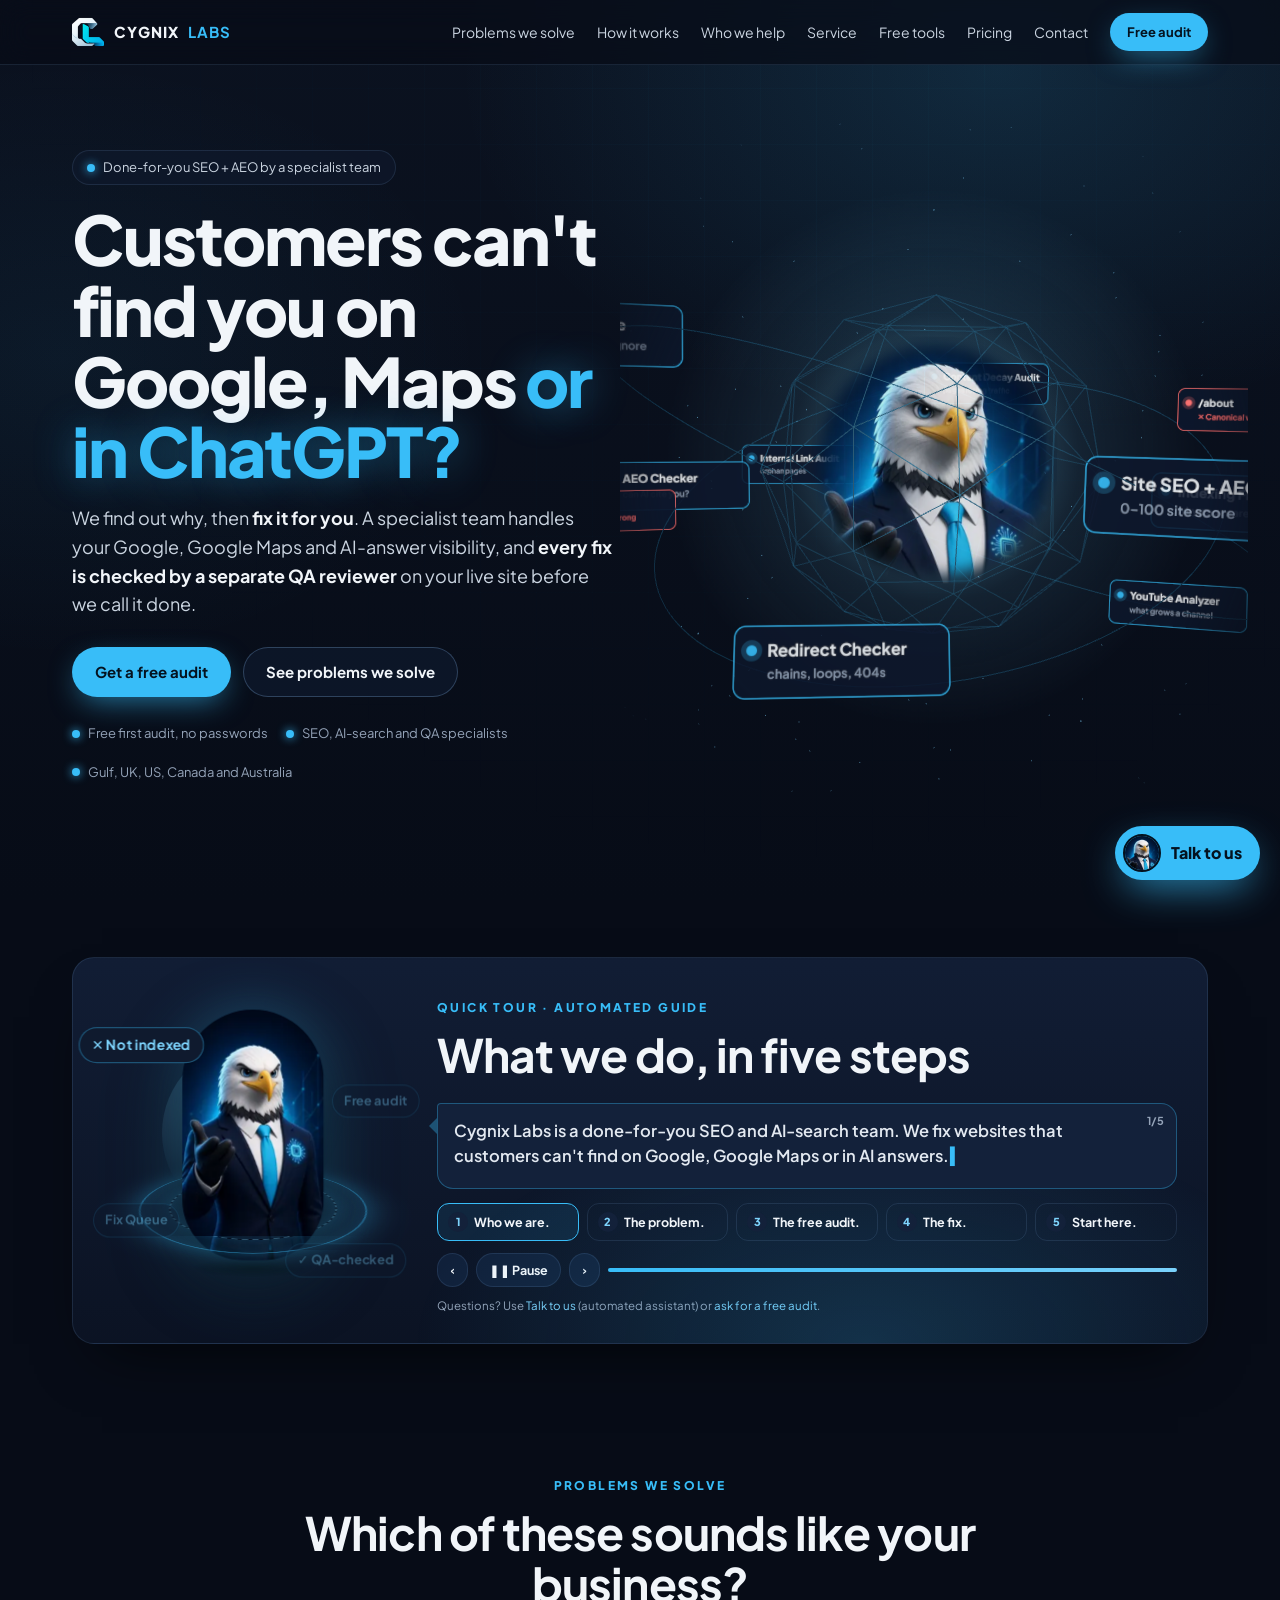
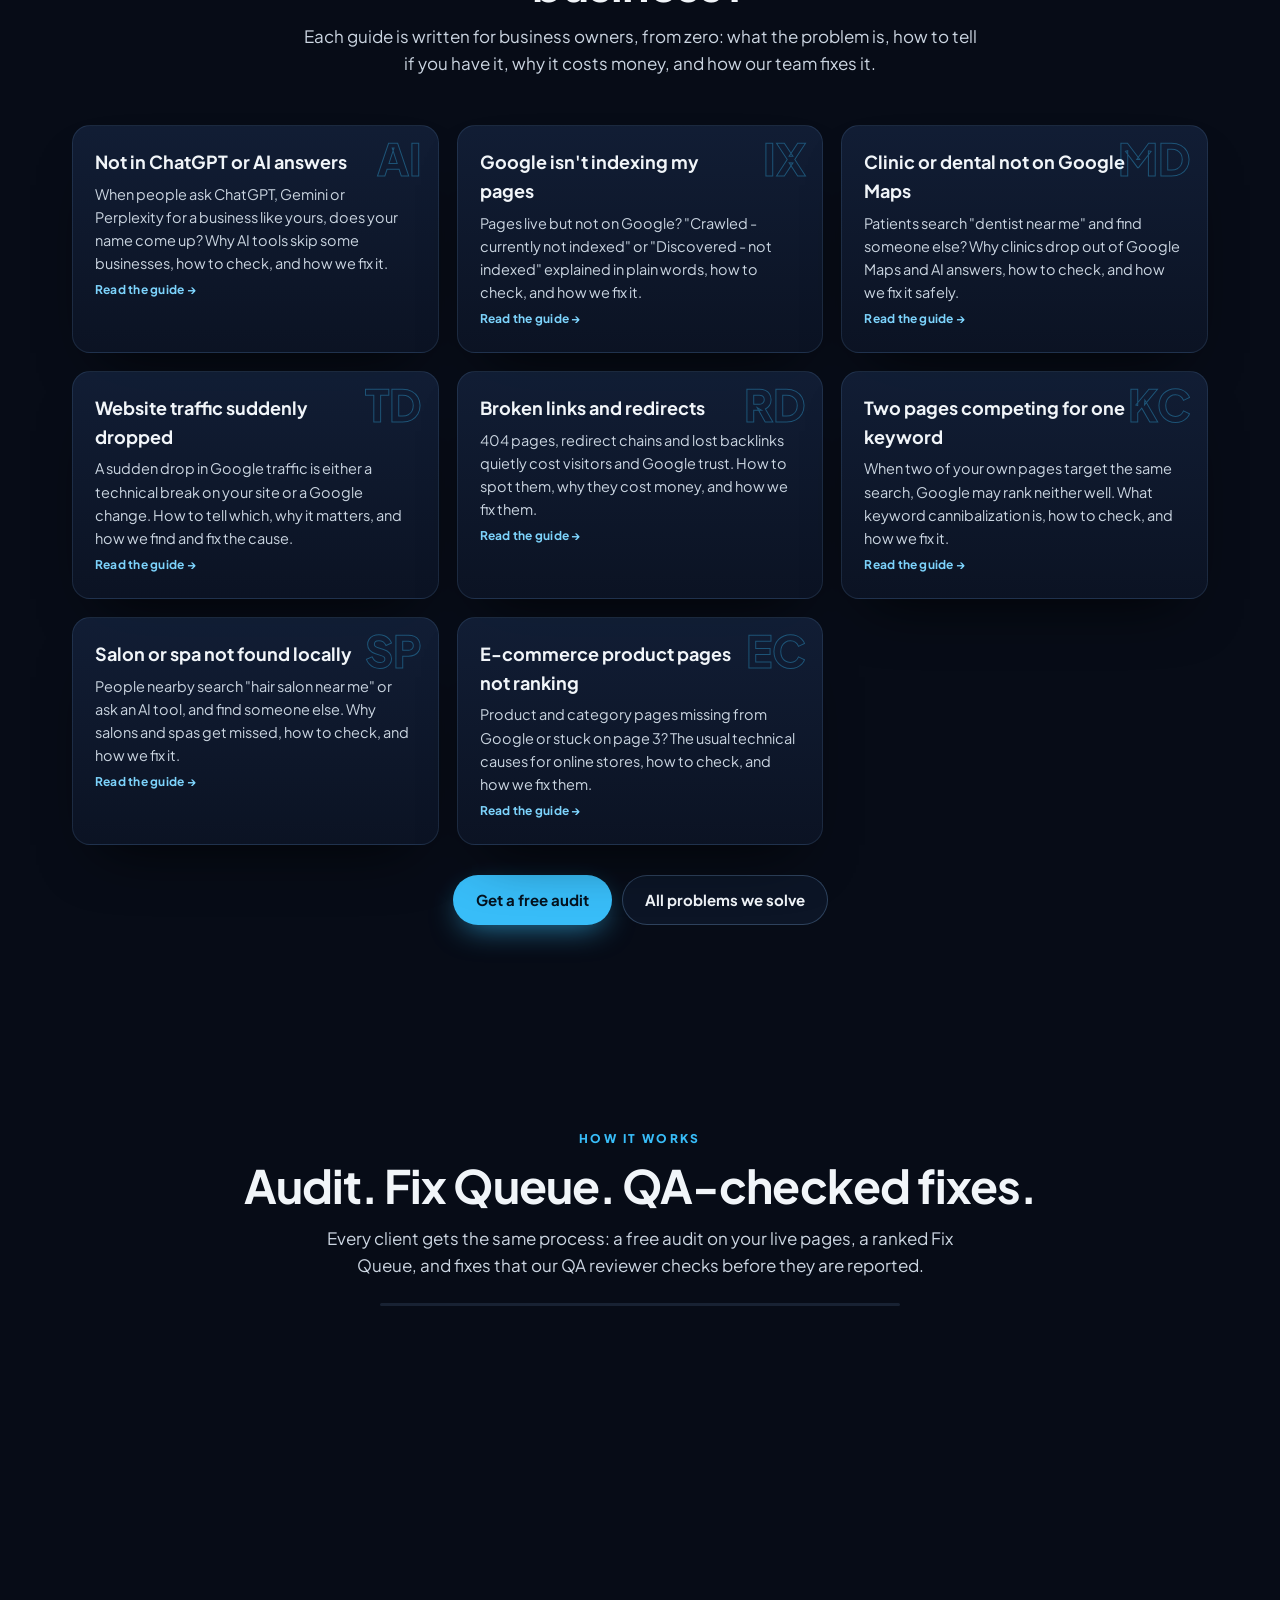
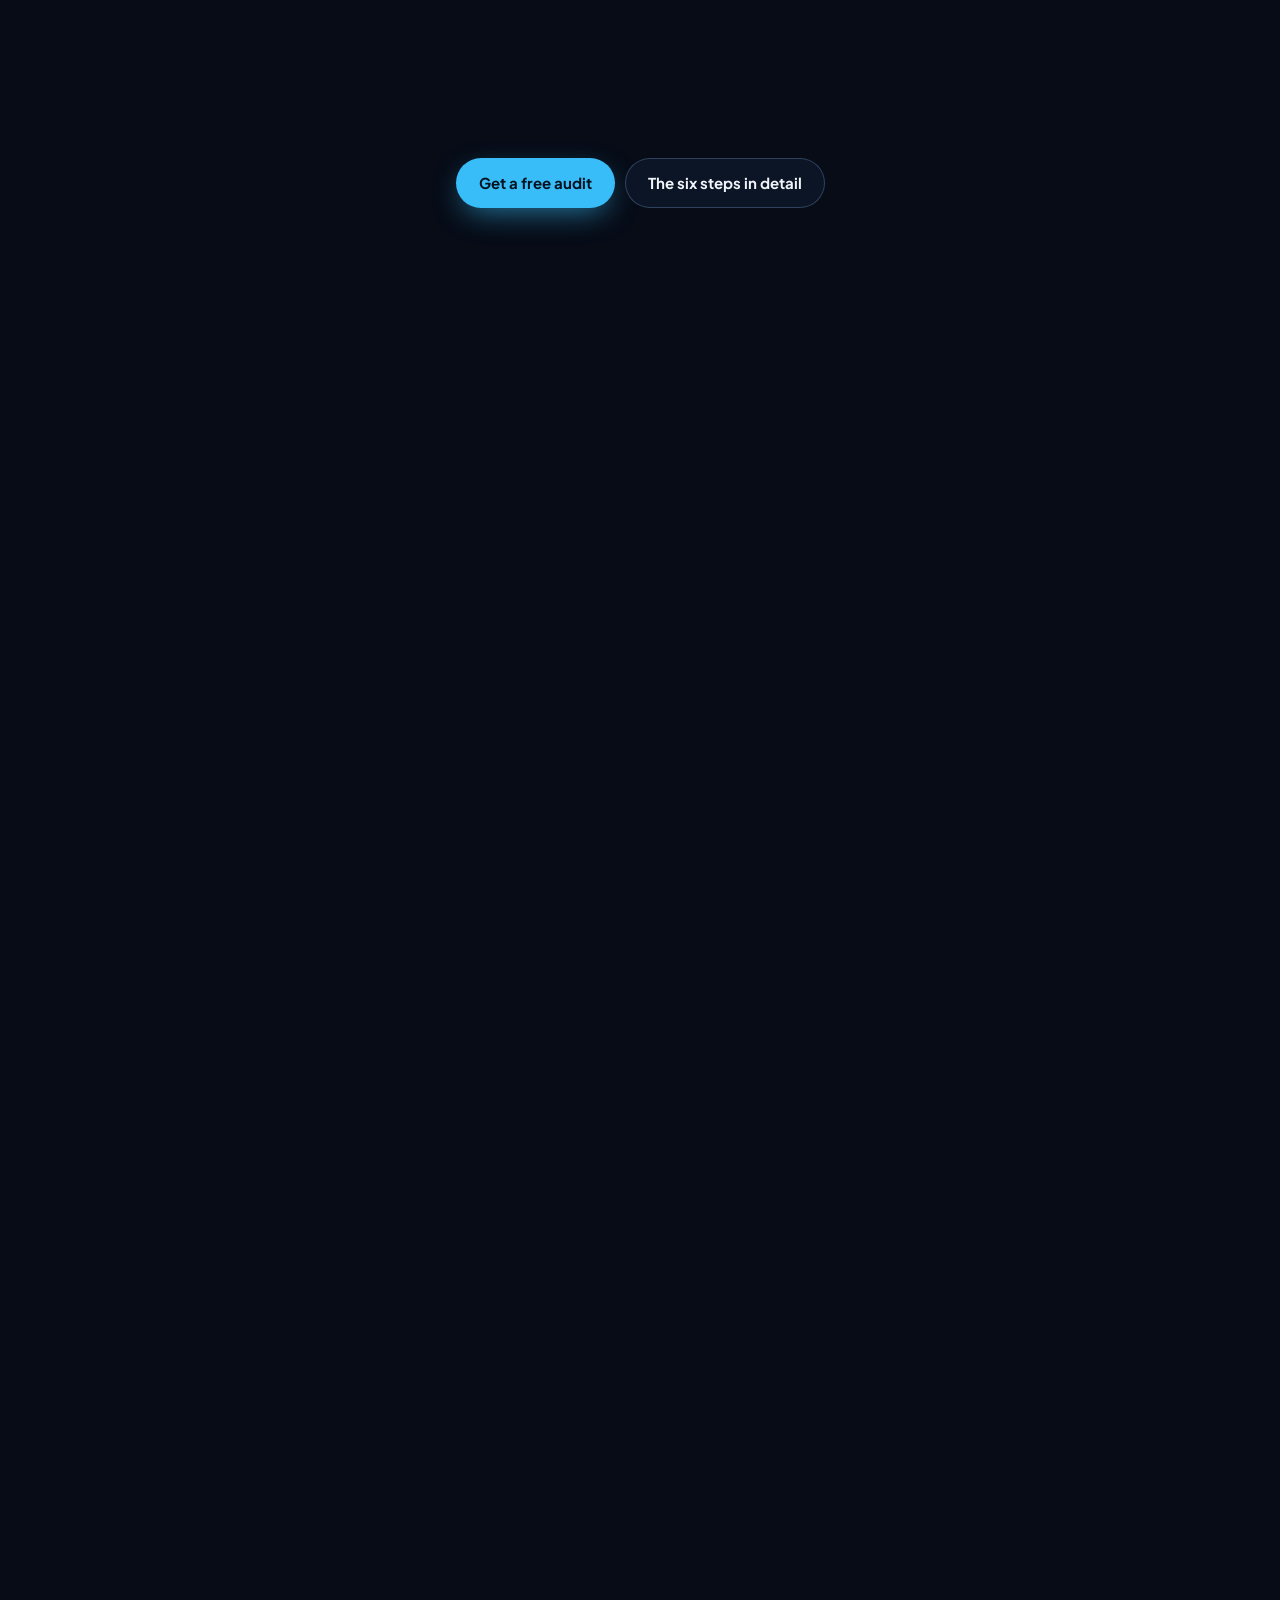
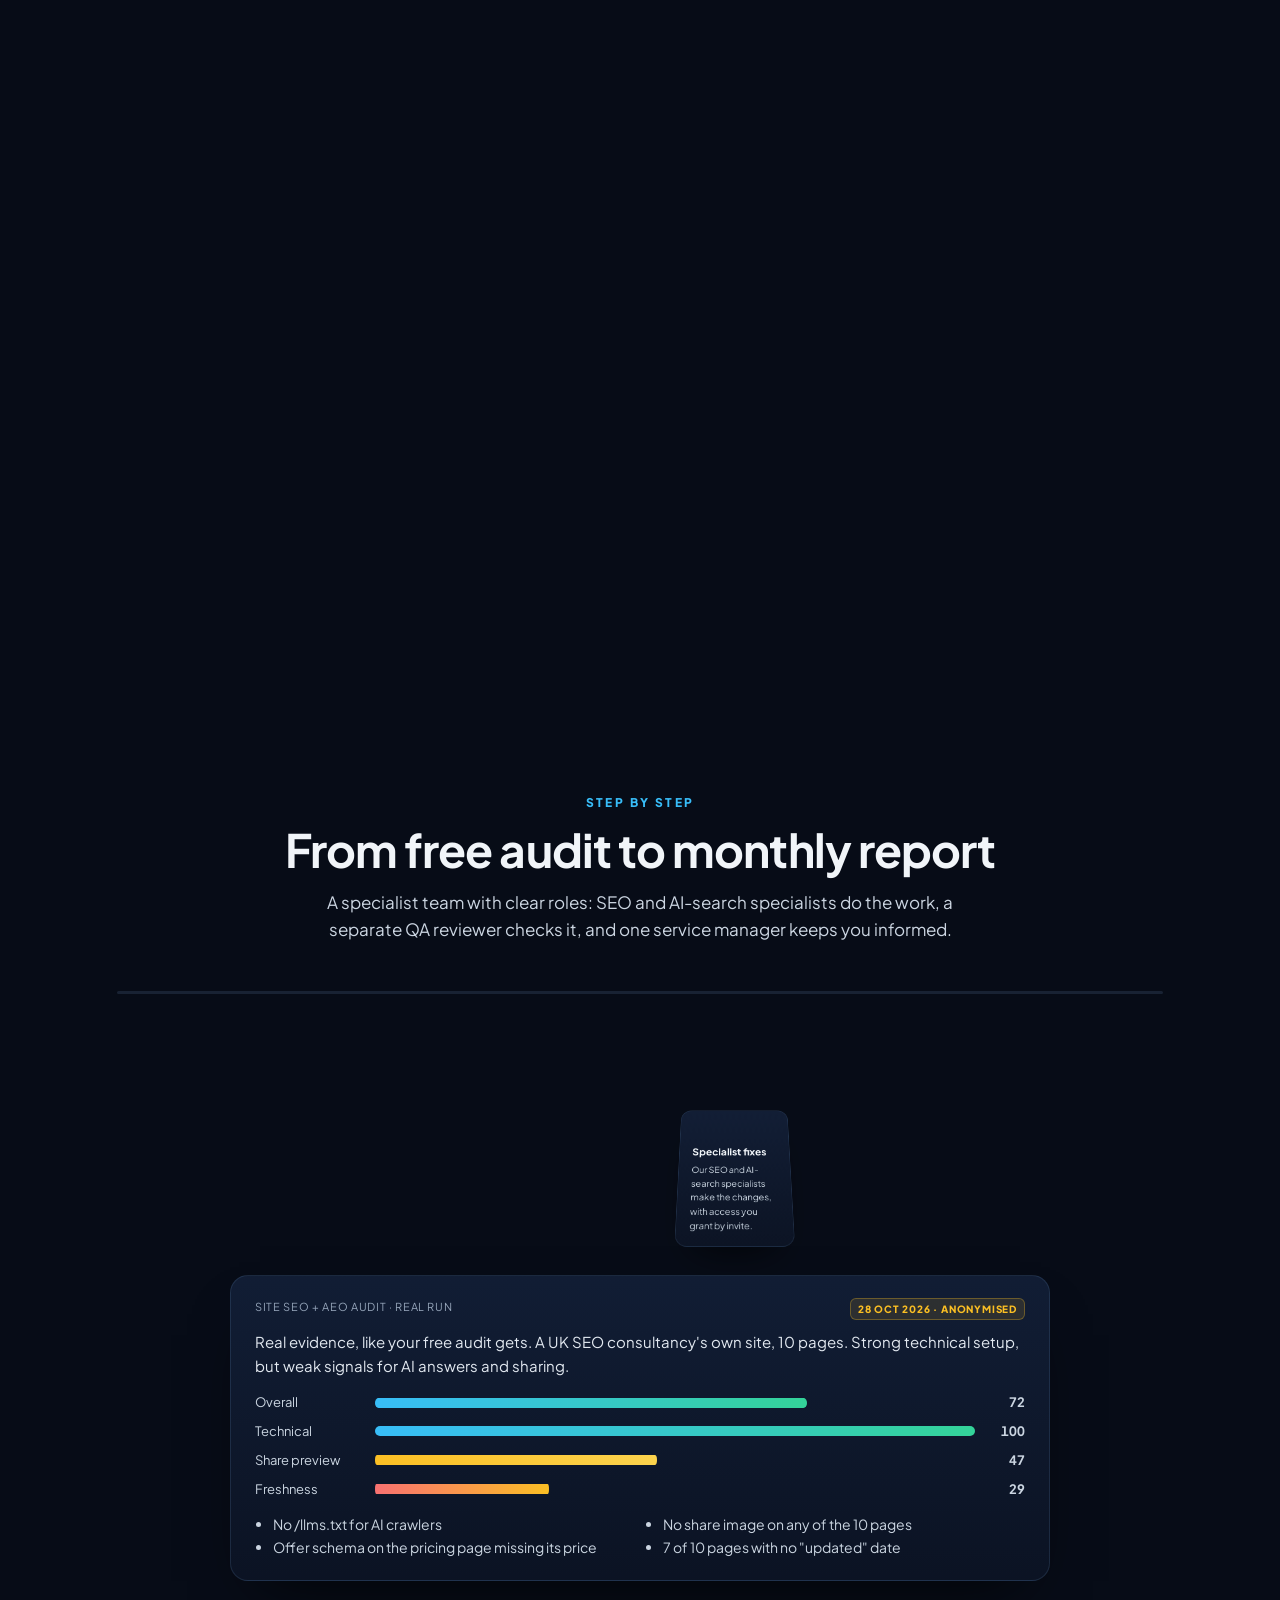
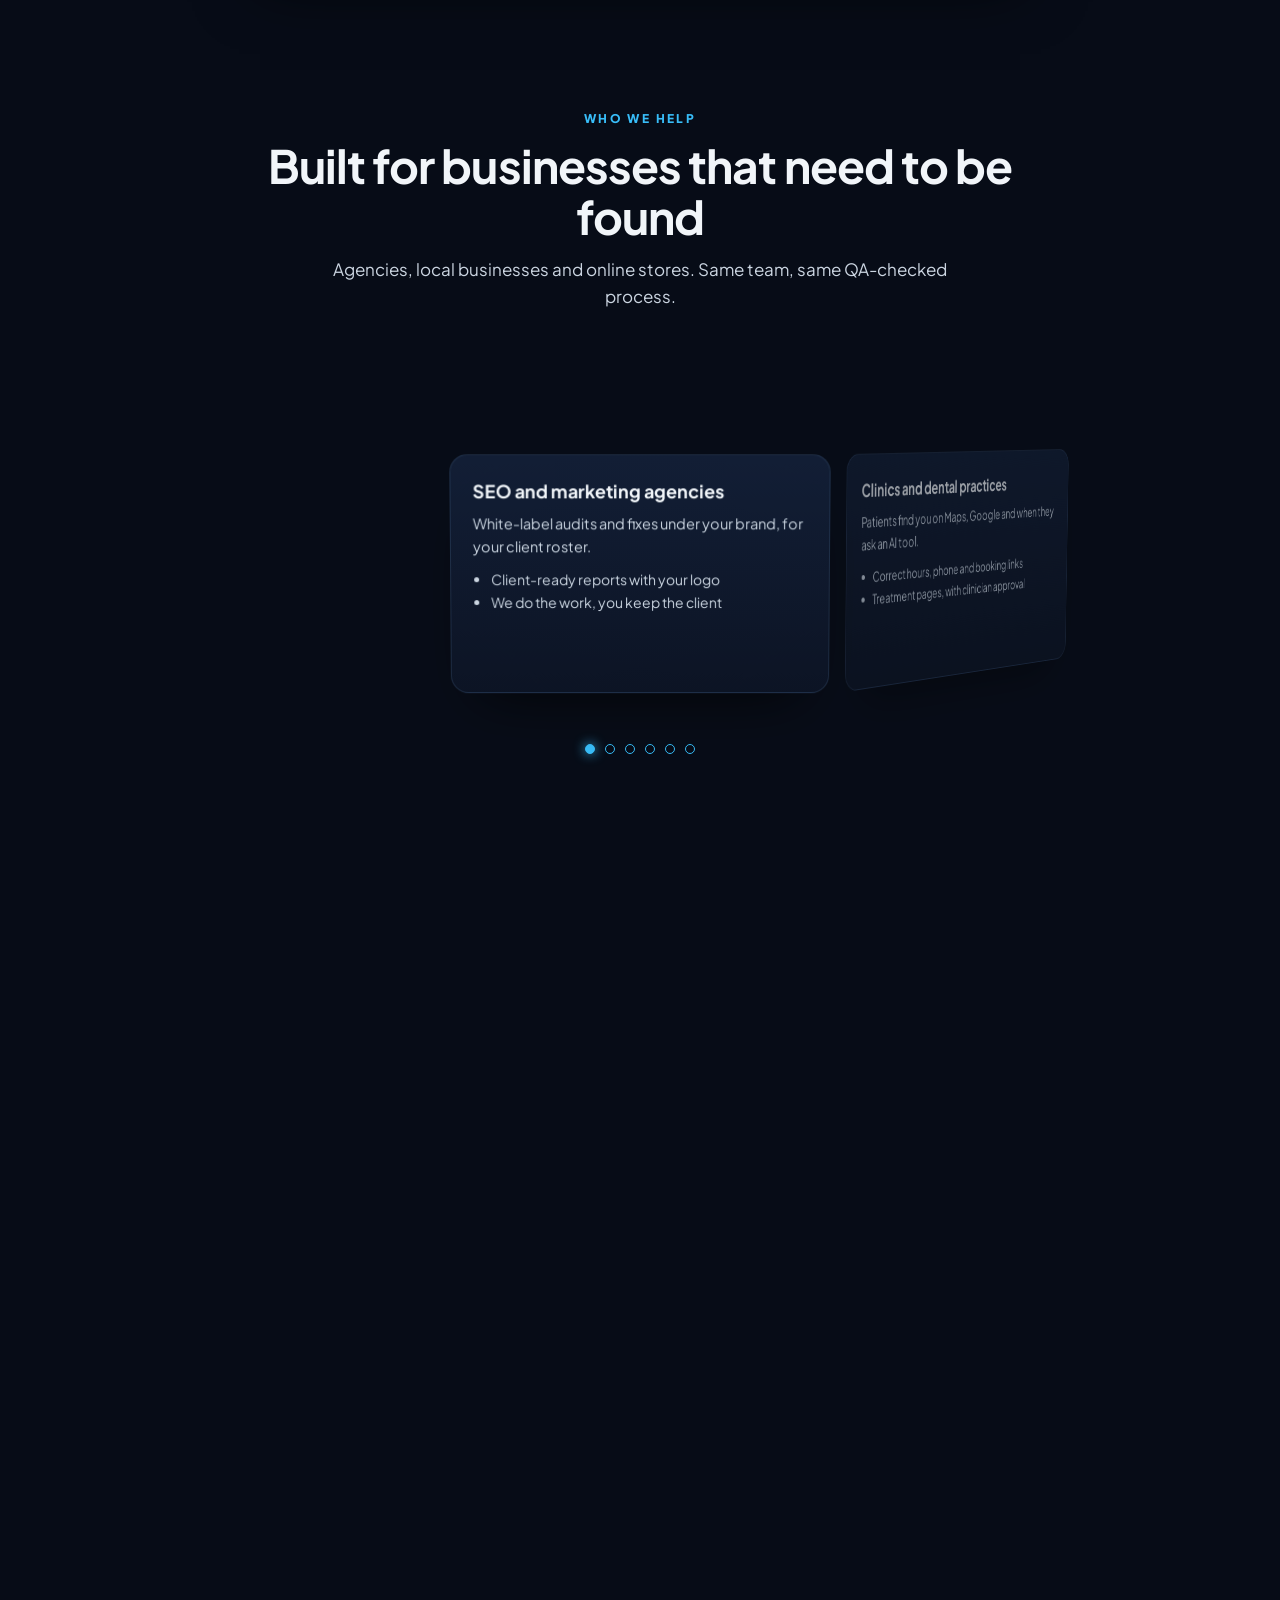
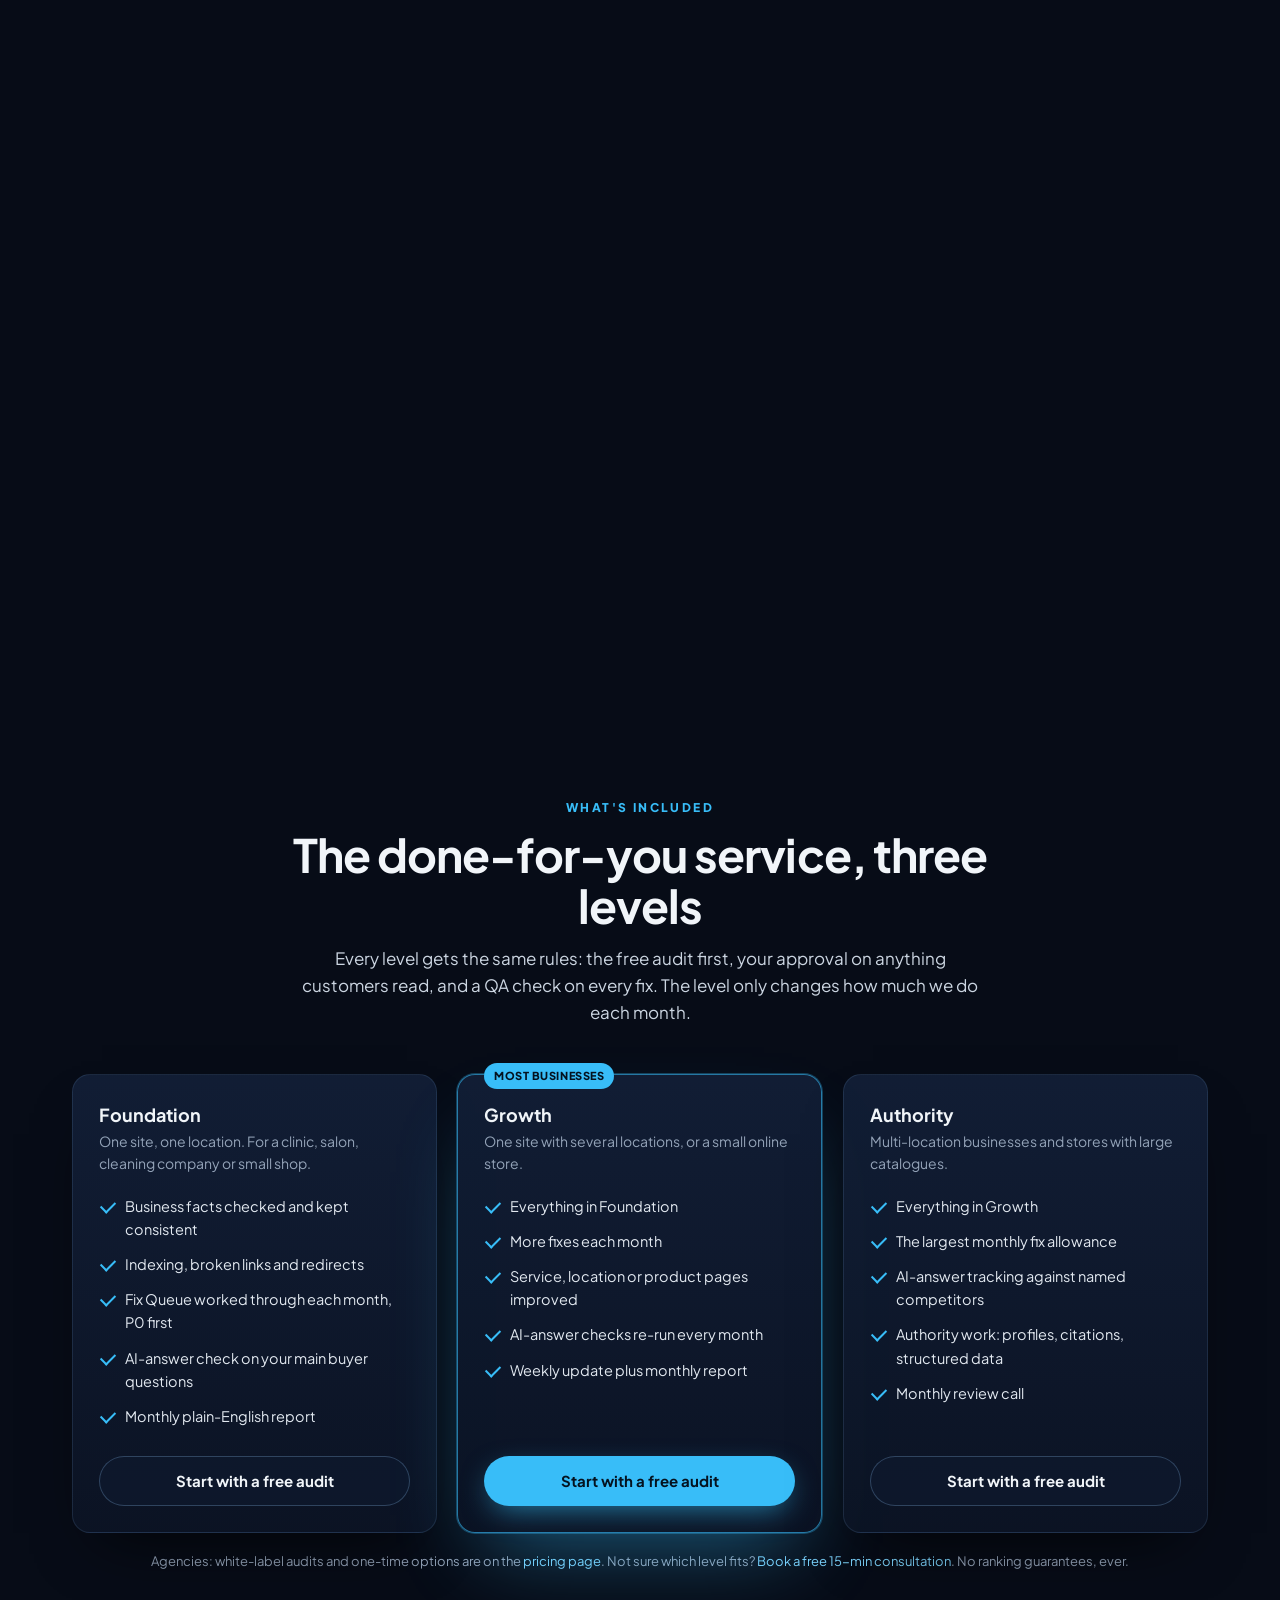
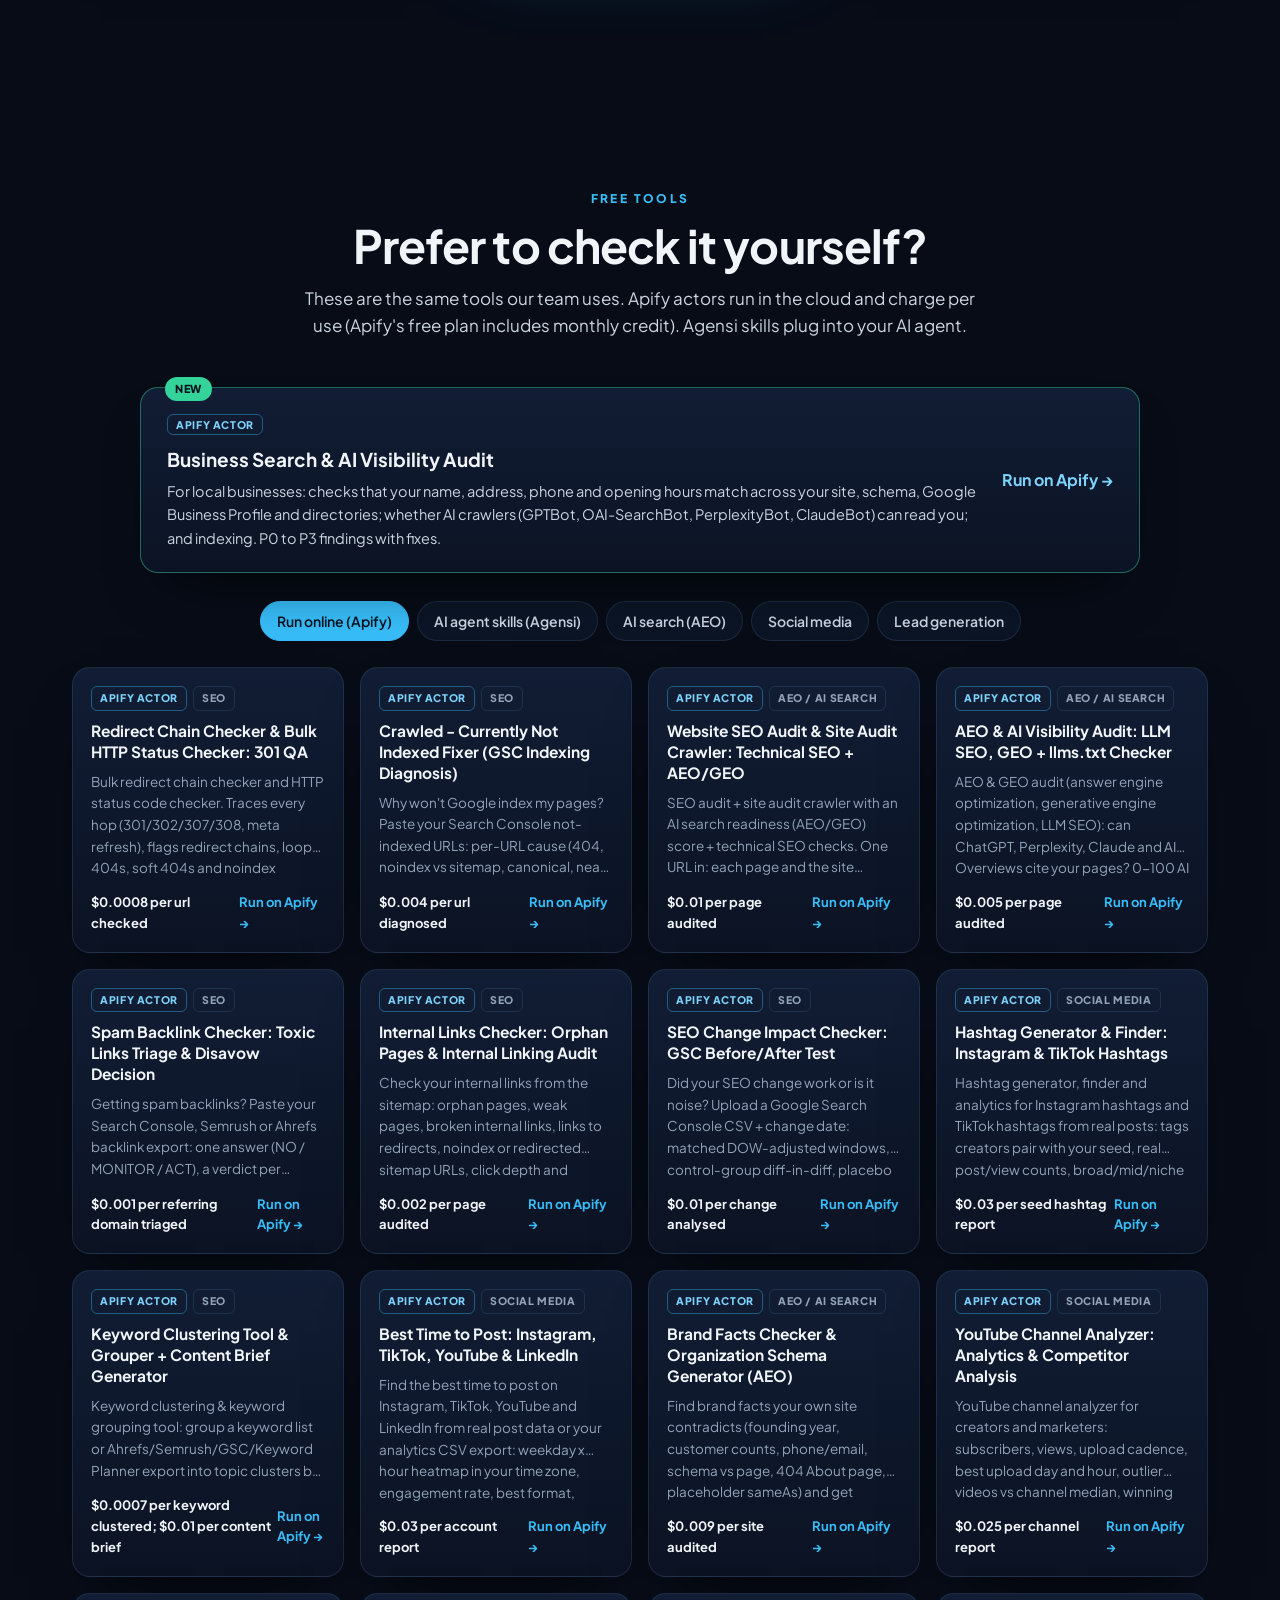
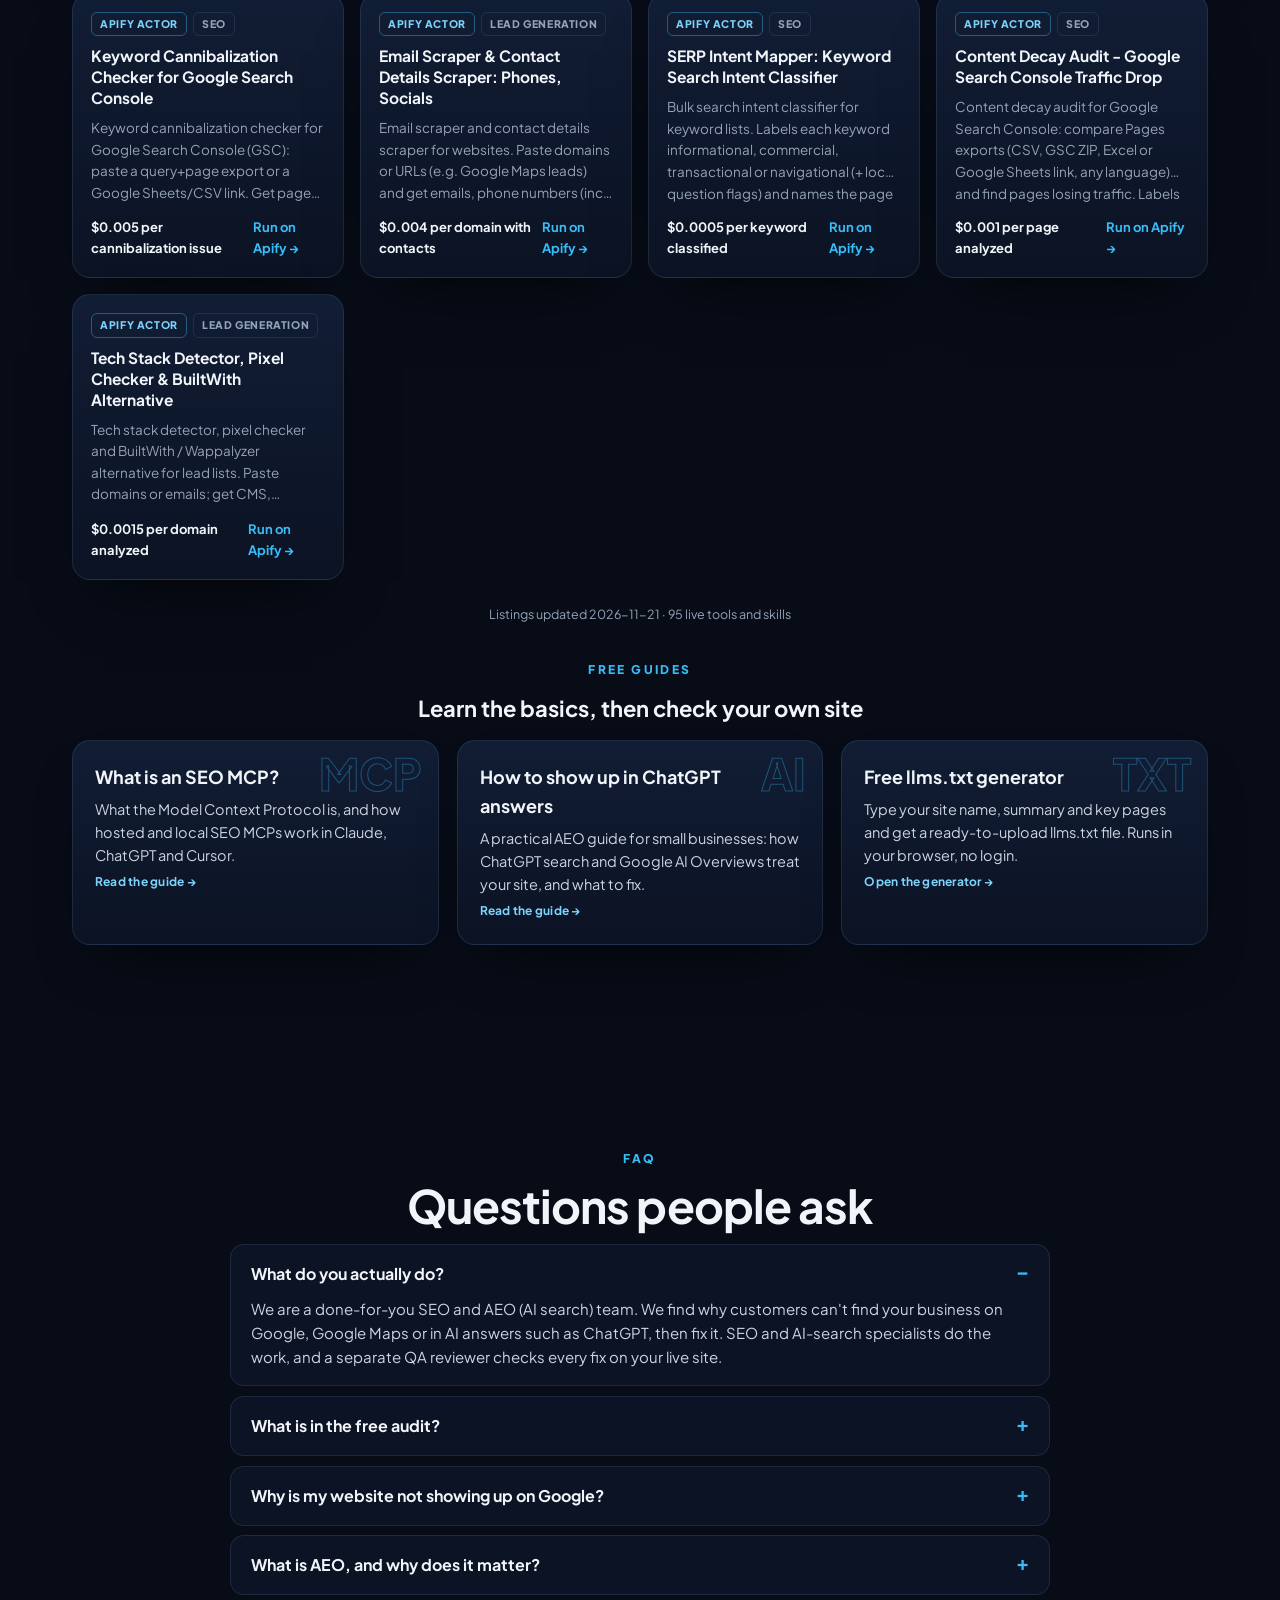
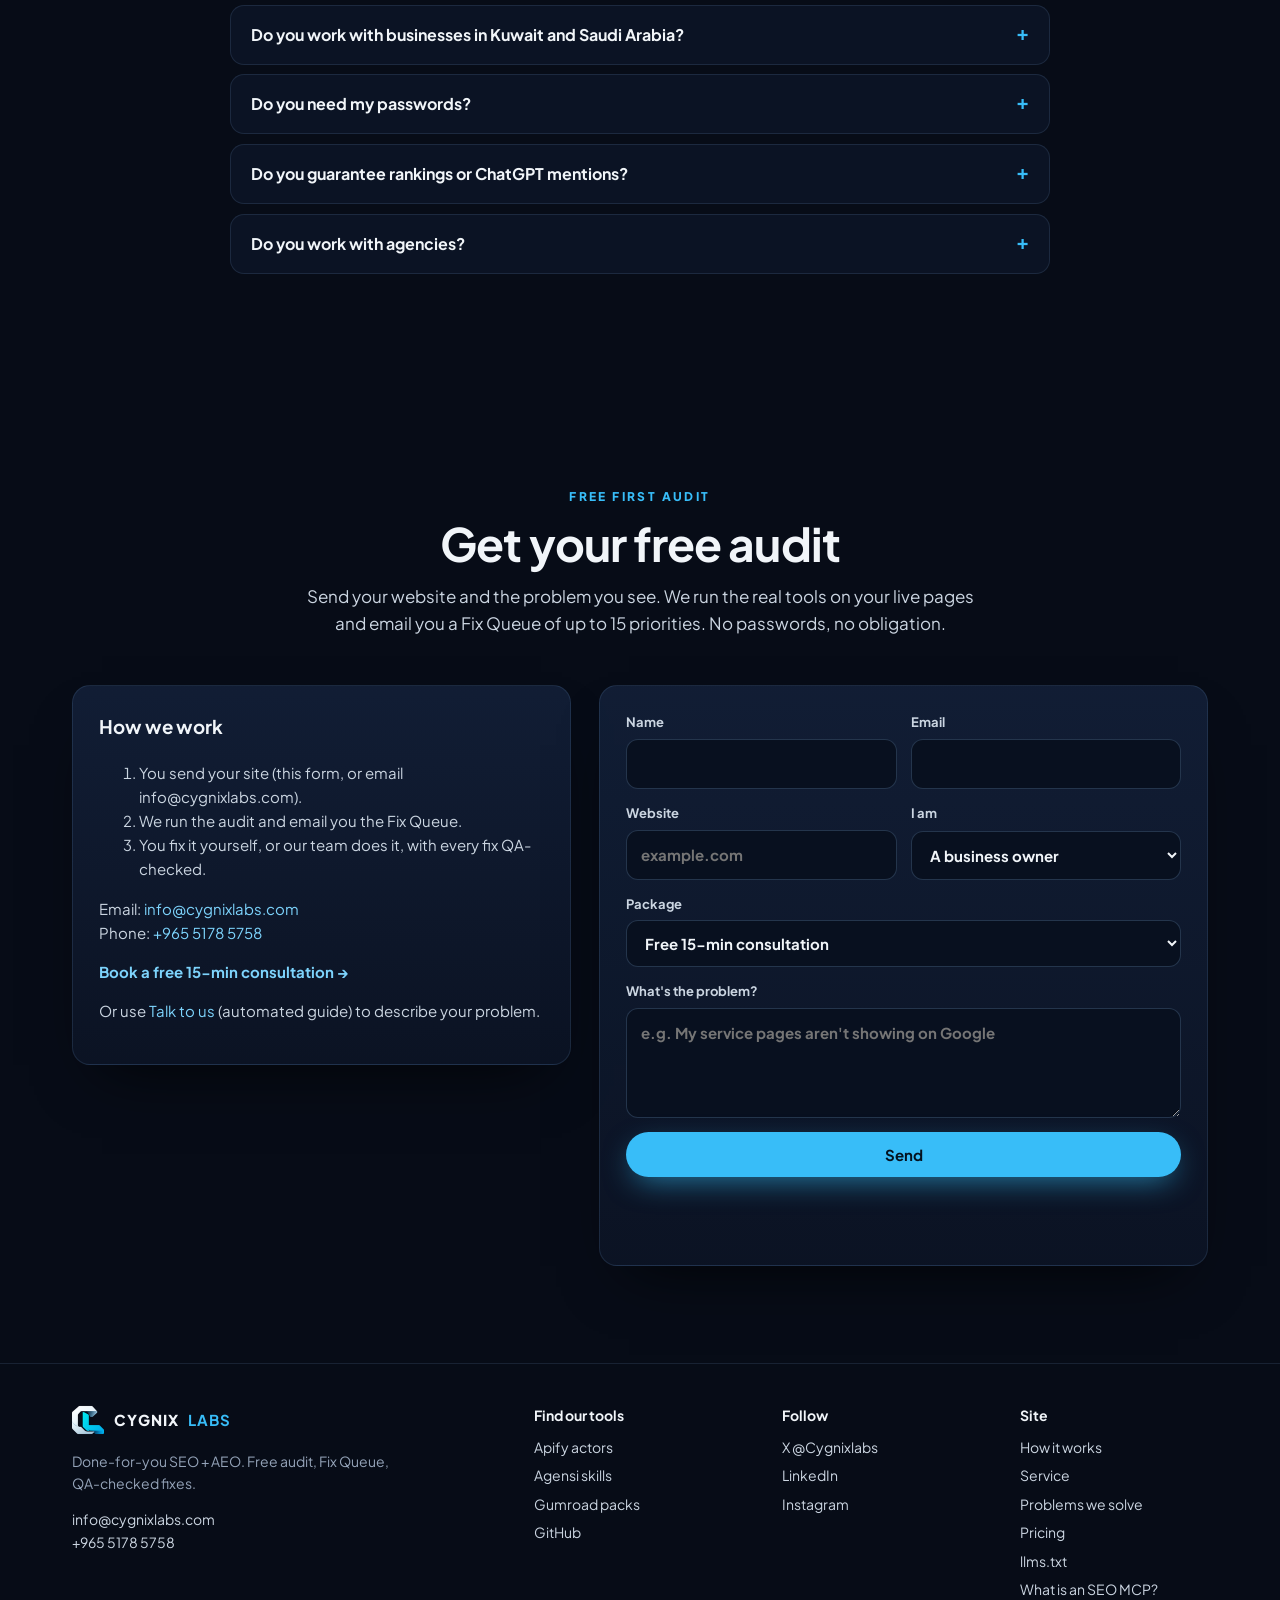
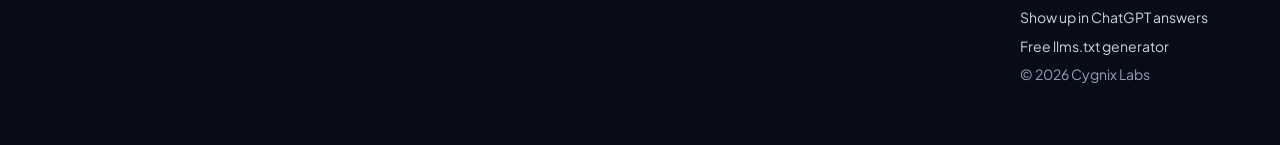
==== commit a16db8b3: "DEPLOY: Product brand as schema.org Brand (72 items), nothing else changed" ====
--- a/index.html
+++ b/index.html
@@ -29,7 +29,7 @@
 <script>(function(){var d=document.documentElement,r=matchMedia('(prefers-reduced-motion: reduce)').matches;if(!r){d.classList.add('motion');if(matchMedia('(min-width: 981px)').matches&&!(navigator.deviceMemory&&navigator.deviceMemory<4))d.classList.add('motion-lg');}})();</script>
 <link rel="stylesheet" href="assets/css/site.css?v=202611210056">
 <link rel="stylesheet" href="assets/css/assist.css?v=202611210056">
-<script type="application/ld+json">{"@context":"https://schema.org","@graph":[{"@type":"Organization","@id":"https://skills.cygnixlabs.com/#org","name":"Cygnix Labs","url":"https://skills.cygnixlabs.com/","logo":"https://skills.cygnixlabs.com/apple-touch-icon.png","image":"https://skills.cygnixlabs.com/assets/img/og.jpg","email":"info@cygnixlabs.com","description":"Cygnix Labs is a done-for-you SEO and AEO (AI search) team. We fix websites that customers can't find on Google, Google Maps or in AI answers such as ChatGPT: free audit, a ranked Fix Queue, and every fix QA-checked.","sameAs":["https://x.com/Cygnixlabs","https://www.linkedin.com/company/cygnix-labs","https://www.instagram.com/cygnix.labs/","https://apify.com/cygnix_labs","https://agensi.io/creators/cygnix-labs","https://cygnixlabs.gumroad.com/","https://github.com/cygnixlabs-cmd"],"telephone":"+96551785758","address":{"@type":"PostalAddress","streetAddress":"Floor 1, Office 48, Al Rehab Complex, Tunisia Street","addressLocality":"Hawalli","addressCountry":"KW"},"contactPoint":{"@type":"ContactPoint","contactType":"sales","email":"info@cygnixlabs.com","telephone":"+96551785758","availableLanguage":["English"]}},{"@type":"ProfessionalService","@id":"https://skills.cygnixlabs.com/#business","name":"Cygnix Labs","url":"https://skills.cygnixlabs.com/","image":"https://skills.cygnixlabs.com/assets/img/og.jpg","logo":"https://skills.cygnixlabs.com/apple-touch-icon.png","description":"Done-for-you SEO and AEO (answer engine optimization) service by a specialist team: free first audit, a Fix Queue of up to 15 priorities (P0-P3), client approval, specialist fixes, an independent QA check of every fix, and plain-English reports.","email":"info@cygnixlabs.com","telephone":"+96551785758","address":{"@type":"PostalAddress","streetAddress":"Floor 1, Office 48, Al Rehab Complex, Tunisia Street","addressLocality":"Hawalli","addressCountry":"KW"},"areaServed":[{"@type":"Country","name":"Kuwait"},{"@type":"Country","name":"Saudi Arabia"},{"@type":"Country","name":"United Arab Emirates"},{"@type":"Country","name":"Qatar"},{"@type":"Country","name":"Bahrain"},{"@type":"Country","name":"Oman"},{"@type":"Country","name":"United Kingdom"},{"@type":"Country","name":"United States"},{"@type":"Country","name":"Canada"},{"@type":"Country","name":"Australia"}],"parentOrganization":{"@id":"https://skills.cygnixlabs.com/#org"},"knowsAbout":["Search engine optimization","Answer engine optimization","Generative engine optimization","Local SEO","Google Business Profile","Technical SEO","Schema markup"],"knowsLanguage":["en"],"hasOfferCatalog":{"@type":"OfferCatalog","name":"Done-for-you SEO + AEO service","itemListElement":[{"@type":"Offer","name":"Free first audit","price":"0","priceCurrency":"USD","url":"https://skills.cygnixlabs.com/#contact","itemOffered":{"@type":"Service","name":"Free SEO + AEO audit with a Fix Queue of up to 15 priorities"}},{"@type":"Offer","name":"Foundation","url":"https://skills.cygnixlabs.com/#service","itemOffered":{"@type":"Service","name":"Foundation (done-for-you SEO + AEO)","description":"One site, one location: business facts, indexing, broken links and redirects, monthly Fix Queue work, AI-answer check, monthly report."}},{"@type":"Offer","name":"Growth","url":"https://skills.cygnixlabs.com/#service","itemOffered":{"@type":"Service","name":"Growth (done-for-you SEO + AEO)","description":"Several locations or a small store: more monthly fixes, page improvements, monthly AI-answer checks, weekly updates."}},{"@type":"Offer","name":"Authority","url":"https://skills.cygnixlabs.com/#service","itemOffered":{"@type":"Service","name":"Authority (done-for-you SEO + AEO)","description":"Multi-location or large catalogues: largest fix allowance, competitor AI-answer tracking, authority work, monthly review call."}}]}},{"@type":"WebSite","@id":"https://skills.cygnixlabs.com/#site","url":"https://skills.cygnixlabs.com/","name":"Cygnix Labs","publisher":{"@id":"https://skills.cygnixlabs.com/#org"}},{"@type":"ItemList","@id":"https://skills.cygnixlabs.com/#tools","name":"Cygnix Labs SEO and AEO tools","itemListElement":[{"@type":"ListItem","position":1,"item":{"@type":"SoftwareApplication","name":"Redirect Chain Checker & Bulk HTTP Status Checker: 301 QA","url":"https://apify.com/cygnix_labs/redirect-checker","applicationCategory":"BusinessApplication","operatingSystem":"Web (Apify cloud)","description":"Bulk redirect chain checker and HTTP status code checker. Traces every hop (301/302/307/308, meta refresh), flags redirect chains, loops, 404s, soft 404s and noindex targets, and QAs old→new redirect maps after a...","publisher":{"@id":"https://skills.cygnixlabs.com/#org"},"offers":{"@type":"Offer","url":"https://apify.com/cygnix_labs/redirect-checker","priceCurrency":"USD","description":"Pay per use: $0.0008 per url checked","price":"0.0008"}}},{"@type":"ListItem","position":2,"item":{"@type":"SoftwareApplication","name":"Crawled - Currently Not Indexed Fixer (GSC Indexing Diagnosis)","url":"https://apify.com/cygnix_labs/indexing-fix-planner","applicationCategory":"BusinessApplication","operatingSystem":"Web (Apify cloud)","description":"Why won't Google index my pages? Paste your Search Console not-indexed URLs: per-URL cause (404, noindex vs sitemap, canonical, near-duplicate, thin, JS-empty, orphan, weak links, low-value URL) + fix, in priority...","publisher":{"@id":"https://skills.cygnixlabs.com/#org"},"offers":{"@type":"Offer","url":"https://apify.com/cygnix_labs/indexing-fix-planner","priceCurrency":"USD","description":"Pay per use: $0.004 per url diagnosed","price":"0.004"}}},{"@type":"ListItem","position":3,"item":{"@type":"SoftwareApplication","name":"Website SEO Audit & Site Audit Crawler: Technical SEO + AEO/GEO","url":"https://apify.com/cygnix_labs/site-seo-aeo-audit","applicationCategory":"BusinessApplication","operatingSystem":"Web (Apify cloud)","description":"SEO audit + site audit crawler with an AI search readiness (AEO/GEO) score + technical SEO checks. One URL in: each page and the site scored 0-100 for meta tags, broken links, soft 404s, schema, llms.txt,...","publisher":{"@id":"https://skills.cygnixlabs.com/#org"},"offers":{"@type":"Offer","url":"https://apify.com/cygnix_labs/site-seo-aeo-audit","priceCurrency":"USD","description":"Pay per use: $0.01 per page audited","price":"0.01"}}},{"@type":"ListItem","position":4,"item":{"@type":"SoftwareApplication","name":"AEO & AI Visibility Audit: LLM SEO, GEO + llms.txt Checker","url":"https://apify.com/cygnix_labs/aeo-readiness-checker","applicationCategory":"BusinessApplication","operatingSystem":"Web (Apify cloud)","description":"AEO & GEO audit (answer engine optimization, generative engine optimization, LLM SEO): can ChatGPT, Perplexity, Claude and AI Overviews cite your pages? 0-100 AI search visibility score per URL, llms.txt checker,...","publisher":{"@id":"https://skills.cygnixlabs.com/#org"},"offers":{"@type":"Offer","url":"https://apify.com/cygnix_labs/aeo-readiness-checker","priceCurrency":"USD","description":"Pay per use: $0.005 per page audited","price":"0.005"}}},{"@type":"ListItem","position":5,"item":{"@type":"SoftwareApplication","name":"Spam Backlink Checker: Toxic Links Triage & Disavow Decision","url":"https://apify.com/cygnix_labs/spam-backlink-triage","applicationCategory":"BusinessApplication","operatingSystem":"Web (Apify cloud)","description":"Getting spam backlinks? Paste your Search Console, Semrush or Ahrefs backlink export: one answer (NO / MONITOR / ACT), a verdict per referring domain (OK, IGNORE, WATCH, DISAVOW), negative-SEO spike check, disavow...","publisher":{"@id":"https://skills.cygnixlabs.com/#org"},"offers":{"@type":"Offer","url":"https://apify.com/cygnix_labs/spam-backlink-triage","priceCurrency":"USD","description":"Pay per use: $0.001 per referring domain triaged","price":"0.001"}}},{"@type":"ListItem","position":6,"item":{"@type":"SoftwareApplication","name":"Internal Links Checker: Orphan Pages & Internal Linking Audit","url":"https://apify.com/cygnix_labs/internal-link-audit","applicationCategory":"BusinessApplication","operatingSystem":"Web (Apify cloud)","description":"Check your internal links from the sitemap: orphan pages, weak pages, broken internal links, links to redirects, noindex or redirected sitemap URLs, click depth and anchor text, with a fix per page. First 25 pages...","publisher":{"@id":"https://skills.cygnixlabs.com/#org"},"offers":{"@type":"Offer","url":"https://apify.com/cygnix_labs/internal-link-audit","priceCurrency":"USD","description":"Pay per use: $0.002 per page audited","price":"0.002"}}},{"@type":"ListItem","position":7,"item":{"@type":"SoftwareApplication","name":"SEO Change Impact Checker: GSC Before/After Test","url":"https://apify.com/cygnix_labs/seo-change-impact-checker","applicationCategory":"BusinessApplication","operatingSystem":"Web (Apify cloud)","description":"Did your SEO change work or is it noise? Upload a Google Search Console CSV + change date: matched DOW-adjusted windows, control-group diff-in-diff, placebo noise band, GSC lag guard, verdict REAL WIN / LOSS / NOISE...","publisher":{"@id":"https://skills.cygnixlabs.com/#org"},"offers":{"@type":"Offer","url":"https://apify.com/cygnix_labs/seo-change-impact-checker","priceCurrency":"USD","description":"Pay per use: $0.01 per change analysed","price":"0.01"}}},{"@type":"ListItem","position":8,"item":{"@type":"SoftwareApplication","name":"Hashtag Generator & Finder: Instagram & TikTok Hashtags","url":"https://apify.com/cygnix_labs/hashtag-research-strategy","applicationCategory":"BusinessApplication","operatingSystem":"Web (Apify cloud)","description":"Hashtag generator, finder and analytics for Instagram hashtags and TikTok hashtags from real posts: tags creators pair with your seed, real post/view counts, broad/mid/niche tiers, paste-ready 5 and 15 tag sets,...","publisher":{"@id":"https://skills.cygnixlabs.com/#org"},"offers":{"@type":"Offer","url":"https://apify.com/cygnix_labs/hashtag-research-strategy","priceCurrency":"USD","description":"Pay per use: $0.03 per seed hashtag report","price":"0.03"}}},{"@type":"ListItem","position":9,"item":{"@type":"SoftwareApplication","name":"Keyword Clustering Tool & Grouper + Content Brief Generator","url":"https://apify.com/cygnix_labs/keyword-clusterer-brief","applicationCategory":"BusinessApplication","operatingSystem":"Web (Apify cloud)","description":"Keyword clustering & keyword grouping tool: group a keyword list or Ahrefs/Semrush/GSC/Keyword Planner export into topic clusters by shared terms + search intent, build a topical map, get content briefs. 100 keywords...","publisher":{"@id":"https://skills.cygnixlabs.com/#org"},"offers":{"@type":"Offer","url":"https://apify.com/cygnix_labs/keyword-clusterer-brief","priceCurrency":"USD","description":"Pay per use: $0.0007 per keyword clustered; $0.01 per content brief","price":"0.0007"}}},{"@type":"ListItem","position":10,"item":{"@type":"SoftwareApplication","name":"Best Time to Post: Instagram, TikTok, YouTube & LinkedIn","url":"https://apify.com/cygnix_labs/social-best-time-to-post","applicationCategory":"BusinessApplication","operatingSystem":"Web (Apify cloud)","description":"Find the best time to post on Instagram, TikTok, YouTube and LinkedIn from real post data or your analytics CSV export: weekday x hour heatmap in your time zone, engagement rate, best format, caption and hashtag fit,...","publisher":{"@id":"https://skills.cygnixlabs.com/#org"},"offers":{"@type":"Offer","url":"https://apify.com/cygnix_labs/social-best-time-to-post","priceCurrency":"USD","description":"Pay per use: $0.03 per account report","price":"0.03"}}},{"@type":"ListItem","position":11,"item":{"@type":"SoftwareApplication","name":"Brand Facts Checker & Organization Schema Generator (AEO)","url":"https://apify.com/cygnix_labs/brand-facts-checker","applicationCategory":"BusinessApplication","operatingSystem":"Web (Apify cloud)","description":"Find brand facts your own site contradicts (founding year, customer counts, phone/email, schema vs page, 404 About page, placeholder sameAs) and get Organization JSON-LD + a citable brand-facts page for AI Overviews,...","publisher":{"@id":"https://skills.cygnixlabs.com/#org"},"offers":{"@type":"Offer","url":"https://apify.com/cygnix_labs/brand-facts-checker","priceCurrency":"USD","description":"Pay per use: $0.009 per site audited","price":"0.009"}}},{"@type":"ListItem","position":12,"item":{"@type":"SoftwareApplication","name":"YouTube Channel Analyzer: Analytics & Competitor Analysis","url":"https://apify.com/cygnix_labs/youtube-channel-analyzer","applicationCategory":"BusinessApplication","operatingSystem":"Web (Apify cloud)","description":"YouTube channel analyzer for creators and marketers: subscribers, views, upload cadence, best upload day and hour, outlier videos vs channel median, winning title patterns and topics, engagement rate, Shorts vs...","publisher":{"@id":"https://skills.cygnixlabs.com/#org"},"offers":{"@type":"Offer","url":"https://apify.com/cygnix_labs/youtube-channel-analyzer","priceCurrency":"USD","description":"Pay per use: $0.025 per channel report","price":"0.025"}}},{"@type":"ListItem","position":13,"item":{"@type":"SoftwareApplication","name":"Keyword Cannibalization Checker for Google Search Console","url":"https://apify.com/cygnix_labs/keyword-cannibalization-finder","applicationCategory":"BusinessApplication","operatingSystem":"Web (Apify cloud)","description":"Keyword cannibalization checker for Google Search Console (GSC): paste a query+page export or a Google Sheets/CSV link. Get pages competing for the same keyword, click split, HIGH/MEDIUM/LOW severity and the safe fix...","publisher":{"@id":"https://skills.cygnixlabs.com/#org"},"offers":{"@type":"Offer","url":"https://apify.com/cygnix_labs/keyword-cannibalization-finder","priceCurrency":"USD","description":"Pay per use: $0.005 per cannibalization issue","price":"0.005"}}},{"@type":"ListItem","position":14,"item":{"@type":"SoftwareApplication","name":"Email Scraper & Contact Details Scraper: Phones, Socials","url":"https://apify.com/cygnix_labs/outreach-contact-finder","applicationCategory":"BusinessApplication","operatingSystem":"Web (Apify cloud)","description":"Email scraper and contact details scraper for websites. Paste domains or URLs (e.g. Google Maps leads) and get emails, phone numbers (incl. WhatsApp), contact/impressum pages and social links (LinkedIn, X, Instagram,...","publisher":{"@id":"https://skills.cygnixlabs.com/#org"},"offers":{"@type":"Offer","url":"https://apify.com/cygnix_labs/outreach-contact-finder","priceCurrency":"USD","description":"Pay per use: $0.004 per domain with contacts","price":"0.004"}}},{"@type":"ListItem","position":15,"item":{"@type":"SoftwareApplication","name":"SERP Intent Mapper: Keyword Search Intent Classifier","url":"https://apify.com/cygnix_labs/serp-intent-mapper","applicationCategory":"BusinessApplication","operatingSystem":"Web (Apify cloud)","description":"Bulk search intent classifier for keyword lists. Labels each keyword informational, commercial, transactional or navigational (+ local, question flags) and names the page type to build. English, Spanish, German,...","publisher":{"@id":"https://skills.cygnixlabs.com/#org"},"offers":{"@type":"Offer","url":"https://apify.com/cygnix_labs/serp-intent-mapper","priceCurrency":"USD","description":"Pay per use: $0.0005 per keyword classified","price":"0.0005"}}},{"@type":"ListItem","position":16,"item":{"@type":"SoftwareApplication","name":"Content Decay Audit - Google Search Console Traffic Drop","url":"https://apify.com/cygnix_labs/content-decay-audit","applicationCategory":"BusinessApplication","operatingSystem":"Web (Apify cloud)","description":"Content decay audit for Google Search Console: compare Pages exports (CSV, GSC ZIP, Excel or Google Sheets link, any language) and find pages losing traffic. Labels LOST, RANK_SLIP, DECAYING, CTR_DROP, ranked by...","publisher":{"@id":"https://skills.cygnixlabs.com/#org"},"offers":{"@type":"Offer","url":"https://apify.com/cygnix_labs/content-decay-audit","priceCurrency":"USD","description":"Pay per use: $0.001 per page analyzed","price":"0.001"}}},{"@type":"ListItem","position":17,"item":{"@type":"SoftwareApplication","name":"Tech Stack Detector, Pixel Checker & BuiltWith Alternative","url":"https://apify.com/cygnix_labs/website-tech-stack-detector","applicationCategory":"BusinessApplication","operatingSystem":"Web (Apify cloud)","description":"Tech stack detector, pixel checker and BuiltWith / Wappalyzer alternative for lead lists. Paste domains or emails; get CMS, Shopify, GA4, GTM tags, Meta/TikTok/LinkedIn pixels, tracking IDs, consent, chat, hosting...","publisher":{"@id":"https://skills.cygnixlabs.com/#org"},"offers":{"@type":"Offer","url":"https://apify.com/cygnix_labs/website-tech-stack-detector","priceCurrency":"USD","description":"Pay per use: $0.0015 per domain analyzed","price":"0.0015"}}},{"@type":"ListItem","position":18,"item":{"@type":"CreativeWork","name":"Free SEO Audit: 17-Point One-Page Check + Fix List","url":"https://agensi.io/skills/free-seo-audit-17-point-one-page-check-fix-list","image":"https://skills.cygnixlabs.com/assets/img/og.jpg","description":"17-Point One-Page Check + Fix List","genre":"SEO","publisher":{"@id":"https://skills.cygnixlabs.com/#org"},"isAccessibleForFree":true,"offers":{"@type":"Offer","url":"https://agensi.io/skills/free-seo-audit-17-point-one-page-check-fix-list","priceCurrency":"USD","availability":"https://schema.org/InStock","price":"0"}}},{"@type":"ListItem","position":19,"item":{"@type":"CreativeWork","name":"Search Console Quick Wins Lite (Free): Striking Distance","url":"https://agensi.io/skills/search-console-quick-wins-lite-free-striking-distance","image":"https://skills.cygnixlabs.com/assets/img/og.jpg","description":"Striking Distance","genre":"SEO","publisher":{"@id":"https://skills.cygnixlabs.com/#org"},"isAccessibleForFree":true,"offers":{"@type":"Offer","url":"https://agensi.io/skills/search-console-quick-wins-lite-free-striking-distance","priceCurrency":"USD","availability":"https://schema.org/InStock","price":"0"}}},{"@type":"ListItem","position":20,"item":{"@type":"CreativeWork","name":"Traffic Drop Triage (Free): Tech Break or Google Update?","url":"https://agensi.io/skills/traffic-drop-triage-free-tech-break-or-google-update","image":"https://skills.cygnixlabs.com/assets/img/og.jpg","description":"Tech Break or Google Update?","genre":"SEO","publisher":{"@id":"https://skills.cygnixlabs.com/#org"},"isAccessibleForFree":true,"offers":{"@type":"Offer","url":"https://agensi.io/skills/traffic-drop-triage-free-tech-break-or-google-update","priceCurrency":"USD","availability":"https://schema.org/InStock","price":"0"}}},{"@type":"ListItem","position":21,"item":{"@type":"CreativeWork","name":"AI Visibility Quick Check (Free): Can ChatGPT Read Your Site","url":"https://agensi.io/skills/ai-visibility-quick-check-free-can-chatgpt-read-your-site","image":"https://skills.cygnixlabs.com/assets/img/og.jpg","description":"Can ChatGPT Read Your Site","genre":"AEO / AI search","publisher":{"@id":"https://skills.cygnixlabs.com/#org"},"isAccessibleForFree":true,"offers":{"@type":"Offer","url":"https://agensi.io/skills/ai-visibility-quick-check-free-can-chatgpt-read-your-site","priceCurrency":"USD","availability":"https://schema.org/InStock","price":"0"}}},{"@type":"ListItem","position":22,"item":{"@type":"Product","name":"Backlink Reclamation: Fix 404 Pages With Backlinks (301 Map)","url":"https://agensi.io/skills/backlink-reclamation-fix-404-pages-with-backlinks-301-map","image":"https://skills.cygnixlabs.com/assets/img/og.jpg","description":"Fix 404 Pages With Backlinks (301 Map)","category":"SEO","brand":{"@type":"Organization","@id":"https://skills.cygnixlabs.com/#org","name":"Cygnix Labs"},"offers":{"@type":"Offer","url":"https://agensi.io/skills/backlink-reclamation-fix-404-pages-with-backlinks-301-map","priceCurrency":"USD","availability":"https://schema.org/InStock","price":"6"}}},{"@type":"ListItem","position":23,"item":{"@type":"Product","name":"Traffic Drop Emergency Check: Google Update or Tech Break?","url":"https://agensi.io/skills/traffic-drop-emergency-check-google-update-or-tech-break","image":"https://skills.cygnixlabs.com/assets/img/og.jpg","description":"Google Update or Tech Break?","category":"SEO","brand":{"@type":"Organization","@id":"https://skills.cygnixlabs.com/#org","name":"Cygnix Labs"},"offers":{"@type":"Offer","url":"https://agensi.io/skills/traffic-drop-emergency-check-google-update-or-tech-break","priceCurrency":"USD","availability":"https://schema.org/InStock","price":"7"}}},{"@type":"ListItem","position":24,"item":{"@type":"Product","name":"Google Review Request Kit: QR, SMS, WhatsApp + Policy Check","url":"https://agensi.io/skills/google-review-request-kit-qr-sms-whatsapp-policy-check","image":"https://skills.cygnixlabs.com/assets/img/og.jpg","description":"QR, SMS, WhatsApp + Policy Check","category":"SEO","brand":{"@type":"Organization","@id":"https://skills.cygnixlabs.com/#org","name":"Cygnix Labs"},"offers":{"@type":"Offer","url":"https://agensi.io/skills/google-review-request-kit-qr-sms-whatsapp-policy-check","priceCurrency":"USD","availability":"https://schema.org/InStock","price":"5"}}},{"@type":"ListItem","position":25,"item":{"@type":"Product","name":"AI Overview Page Optimizer: Get Cited in AI Mode & ChatGPT","url":"https://agensi.io/skills/ai-overview-page-optimizer-get-cited-in-ai-mode-chatgpt","image":"https://skills.cygnixlabs.com/assets/img/og.jpg","description":"Get Cited in AI Mode & ChatGPT","category":"AEO / AI search","brand":{"@type":"Organization","@id":"https://skills.cygnixlabs.com/#org","name":"Cygnix Labs"},"offers":{"@type":"Offer","url":"https://agensi.io/skills/ai-overview-page-optimizer-get-cited-in-ai-mode-chatgpt","priceCurrency":"USD","availability":"https://schema.org/InStock","price":"7"}}},{"@type":"ListItem","position":26,"item":{"@type":"Product","name":"Spam Backlink Triage: Care or Disavow? (Toxic Links Checker)","url":"https://agensi.io/skills/spam-backlink-triage-care-or-disavow-toxic-links-checker","image":"https://skills.cygnixlabs.com/assets/img/og.jpg","description":"Care or Disavow? (Toxic Links Checker)","category":"SEO","brand":{"@type":"Organization","@id":"https://skills.cygnixlabs.com/#org","name":"Cygnix Labs"},"offers":{"@type":"Offer","url":"https://agensi.io/skills/spam-backlink-triage-care-or-disavow-toxic-links-checker","priceCurrency":"USD","availability":"https://schema.org/InStock","price":"7"}}},{"@type":"ListItem","position":27,"item":{"@type":"Product","name":"Indexing Fix Planner: Crawled - Currently Not Indexed","url":"https://agensi.io/skills/indexing-fix-planner-crawled-currently-not-indexed","image":"https://skills.cygnixlabs.com/assets/img/og.jpg","description":"Crawled - Currently Not Indexed","category":"SEO","brand":{"@type":"Organization","@id":"https://skills.cygnixlabs.com/#org","name":"Cygnix Labs"},"offers":{"@type":"Offer","url":"https://agensi.io/skills/indexing-fix-planner-crawled-currently-not-indexed","priceCurrency":"USD","availability":"https://schema.org/InStock","price":"7"}}},{"@type":"ListItem","position":28,"item":{"@type":"Product","name":"SEO Change Impact Checker: Did It Work or Is It Noise?","url":"https://agensi.io/skills/seo-change-impact-checker-did-it-work-or-is-it-noise","image":"https://skills.cygnixlabs.com/assets/img/og.jpg","description":"Did It Work or Is It Noise?","category":"SEO","brand":{"@type":"Organization","@id":"https://skills.cygnixlabs.com/#org","name":"Cygnix Labs"},"offers":{"@type":"Offer","url":"https://agensi.io/skills/seo-change-impact-checker-did-it-work-or-is-it-noise","priceCurrency":"USD","availability":"https://schema.org/InStock","price":"7"}}},{"@type":"ListItem","position":29,"item":{"@type":"Product","name":"Brand Facts Page Builder: The About Page AI Overviews Cite","url":"https://agensi.io/skills/brand-facts-page-builder-the-about-page-ai-overviews-cite","image":"https://skills.cygnixlabs.com/assets/img/og.jpg","description":"The About Page AI Overviews Cite","category":"AEO / AI search","brand":{"@type":"Organization","@id":"https://skills.cygnixlabs.com/#org","name":"Cygnix Labs"},"offers":{"@type":"Offer","url":"https://agensi.io/skills/brand-facts-page-builder-the-about-page-ai-overviews-cite","priceCurrency":"USD","availability":"https://schema.org/InStock","price":"7"}}},{"@type":"ListItem","position":30,"item":{"@type":"Product","name":"AI Search Visibility Pro: GEO/AEO Audit + AI Citation SOV","url":"https://agensi.io/skills/ai-search-visibility-pro-geo-aeo-audit-ai-citation-sov","image":"https://skills.cygnixlabs.com/assets/img/og.jpg","description":"GEO/AEO Audit + AI Citation SOV","category":"AEO / AI search","brand":{"@type":"Organization","@id":"https://skills.cygnixlabs.com/#org","name":"Cygnix Labs"},"offers":{"@type":"Offer","url":"https://agensi.io/skills/ai-search-visibility-pro-geo-aeo-audit-ai-citation-sov","priceCurrency":"USD","availability":"https://schema.org/InStock","price":"39"}}},{"@type":"ListItem","position":31,"item":{"@type":"Product","name":"Google Search Console SEO Bundle: 7 Growth Skills","url":"https://agensi.io/skills/google-search-console-seo-bundle-7-growth-skills","image":"https://skills.cygnixlabs.com/assets/img/og.jpg","description":"7 Growth Skills","category":"SEO","brand":{"@type":"Organization","@id":"https://skills.cygnixlabs.com/#org","name":"Cygnix Labs"},"offers":{"@type":"Offer","url":"https://agensi.io/skills/google-search-console-seo-bundle-7-growth-skills","priceCurrency":"USD","availability":"https://schema.org/InStock","price":"29"}}},{"@type":"ListItem","position":32,"item":{"@type":"Product","name":"GSC History Warehouse: Keep Data Past 16 Months","url":"https://agensi.io/skills/gsc-history-warehouse-keep-data-past-16-months","image":"https://skills.cygnixlabs.com/assets/img/og.jpg","description":"Keep Data Past 16 Months","category":"Productivity","brand":{"@type":"Organization","@id":"https://skills.cygnixlabs.com/#org","name":"Cygnix Labs"},"offers":{"@type":"Offer","url":"https://agensi.io/skills/gsc-history-warehouse-keep-data-past-16-months","priceCurrency":"USD","availability":"https://schema.org/InStock","price":"7"}}},{"@type":"ListItem","position":33,"item":{"@type":"Product","name":"SEO Plan Pre-Mortem: Grade Any SEO/AEO Plan Out of 100","url":"https://agensi.io/skills/seo-plan-pre-mortem-grade-any-seo-aeo-plan-out-of-100","image":"https://skills.cygnixlabs.com/assets/img/og.jpg","description":"Grade Any SEO/AEO Plan Out of 100","category":"AEO / AI search","brand":{"@type":"Organization","@id":"https://skills.cygnixlabs.com/#org","name":"Cygnix Labs"},"offers":{"@type":"Offer","url":"https://agensi.io/skills/seo-plan-pre-mortem-grade-any-seo-aeo-plan-out-of-100","priceCurrency":"USD","availability":"https://schema.org/InStock","price":"7"}}},{"@type":"ListItem","position":34,"item":{"@type":"Product","name":"Tech-to-Plain-English Rewriter: PM, Support & Exec","url":"https://agensi.io/skills/tech-to-plain-english-rewriter-pm-support-exec","image":"https://skills.cygnixlabs.com/assets/img/og.jpg","description":"PM, Support & Exec","category":"Productivity","brand":{"@type":"Organization","@id":"https://skills.cygnixlabs.com/#org","name":"Cygnix Labs"},"offers":{"@type":"Offer","url":"https://agensi.io/skills/tech-to-plain-english-rewriter-pm-support-exec","priceCurrency":"USD","availability":"https://schema.org/InStock","price":"5"}}},{"@type":"ListItem","position":35,"item":{"@type":"Product","name":"Statistics Hub Page Builder: Earn Backlinks & AI Citations","url":"https://agensi.io/skills/statistics-hub-page-builder-earn-backlinks-ai-citations","image":"https://skills.cygnixlabs.com/assets/img/og.jpg","description":"Earn Backlinks & AI Citations","category":"SEO","brand":{"@type":"Organization","@id":"https://skills.cygnixlabs.com/#org","name":"Cygnix Labs"},"offers":{"@type":"Offer","url":"https://agensi.io/skills/statistics-hub-page-builder-earn-backlinks-ai-citations","priceCurrency":"USD","availability":"https://schema.org/InStock","price":"7"}}},{"@type":"ListItem","position":36,"item":{"@type":"Product","name":"TikTok & Instagram Carousel Builder: Hooks to PNG Slides","url":"https://agensi.io/skills/tiktok-instagram-carousel-builder-hooks-to-png-slides","image":"https://skills.cygnixlabs.com/assets/img/og.jpg","description":"Hooks to PNG Slides","category":"Social media","brand":{"@type":"Organization","@id":"https://skills.cygnixlabs.com/#org","name":"Cygnix Labs"},"offers":{"@type":"Offer","url":"https://agensi.io/skills/tiktok-instagram-carousel-builder-hooks-to-png-slides","priceCurrency":"USD","availability":"https://schema.org/InStock","price":"7"}}},{"@type":"ListItem","position":37,"item":{"@type":"Product","name":"Hreflang Checker & Fixer: Return Tags, Codes, x-default","url":"https://agensi.io/skills/hreflang-checker-fixer-return-tags-codes-x-default","image":"https://skills.cygnixlabs.com/assets/img/og.jpg","description":"Return Tags, Codes, x-default","category":"Developer","brand":{"@type":"Organization","@id":"https://skills.cygnixlabs.com/#org","name":"Cygnix Labs"},"offers":{"@type":"Offer","url":"https://agensi.io/skills/hreflang-checker-fixer-return-tags-codes-x-default","priceCurrency":"USD","availability":"https://schema.org/InStock","price":"6"}}},{"@type":"ListItem","position":38,"item":{"@type":"Product","name":"Skill Seller Kit: Turn a Workflow into a SKILL.md That Sells","url":"https://agensi.io/skills/skill-seller-kit-turn-a-workflow-into-a-skill-md-that-sells","image":"https://skills.cygnixlabs.com/assets/img/og.jpg","description":"Turn a Workflow into a SKILL.md That Sells","category":"Productivity","brand":{"@type":"Organization","@id":"https://skills.cygnixlabs.com/#org","name":"Cygnix Labs"},"offers":{"@type":"Offer","url":"https://agensi.io/skills/skill-seller-kit-turn-a-workflow-into-a-skill-md-that-sells","priceCurrency":"USD","availability":"https://schema.org/InStock","price":"7"}}},{"@type":"ListItem","position":39,"item":{"@type":"Product","name":"Local AI Visibility Audit: Does ChatGPT Recommend You?","url":"https://agensi.io/skills/local-ai-visibility-audit-does-chatgpt-recommend-you","image":"https://skills.cygnixlabs.com/assets/img/og.jpg","description":"Does ChatGPT Recommend You?","category":"Productivity","brand":{"@type":"Organization","@id":"https://skills.cygnixlabs.com/#org","name":"Cygnix Labs"},"offers":{"@type":"Offer","url":"https://agensi.io/skills/local-ai-visibility-audit-does-chatgpt-recommend-you","priceCurrency":"USD","availability":"https://schema.org/InStock","price":"14"}}},{"@type":"ListItem","position":40,"item":{"@type":"Product","name":"Search Console Quick Wins: Striking-Distance + CTR Fixes","url":"https://agensi.io/skills/search-console-quick-wins-striking-distance-ctr-fixes","image":"https://skills.cygnixlabs.com/assets/img/og.jpg","description":"Striking-Distance + CTR Fixes","category":"Productivity","brand":{"@type":"Organization","@id":"https://skills.cygnixlabs.com/#org","name":"Cygnix Labs"},"offers":{"@type":"Offer","url":"https://agensi.io/skills/search-console-quick-wins-striking-distance-ctr-fixes","priceCurrency":"USD","availability":"https://schema.org/InStock","price":"6"}}},{"@type":"ListItem","position":41,"item":{"@type":"Product","name":"AI Citation Share-of-Voice Panel: AI Visibility Audit","url":"https://agensi.io/skills/ai-citation-share-of-voice-panel-ai-visibility-audit","image":"https://skills.cygnixlabs.com/assets/img/og.jpg","description":"AI Visibility Audit","category":"Productivity","brand":{"@type":"Organization","@id":"https://skills.cygnixlabs.com/#org","name":"Cygnix Labs"},"offers":{"@type":"Offer","url":"https://agensi.io/skills/ai-citation-share-of-voice-panel-ai-visibility-audit","priceCurrency":"USD","availability":"https://schema.org/InStock","price":"17"}}},{"@type":"ListItem","position":42,"item":{"@type":"Product","name":"AI Search Visibility Suite: 0-100 GEO Score + Report","url":"https://agensi.io/skills/ai-search-visibility-suite-0-100-geo-score-report","image":"https://skills.cygnixlabs.com/assets/img/og.jpg","description":"0-100 GEO Score + Report","category":"Productivity","brand":{"@type":"Organization","@id":"https://skills.cygnixlabs.com/#org","name":"Cygnix Labs"},"offers":{"@type":"Offer","url":"https://agensi.io/skills/ai-search-visibility-suite-0-100-geo-score-report","priceCurrency":"USD","availability":"https://schema.org/InStock","price":"22"}}},{"@type":"ListItem","position":43,"item":{"@type":"Product","name":"Social Share Preview Audit: OG + Twitter Cards","url":"https://agensi.io/skills/social-share-preview-audit-og-twitter-cards","image":"https://skills.cygnixlabs.com/assets/img/og.jpg","description":"OG + Twitter Cards","category":"Social media","brand":{"@type":"Organization","@id":"https://skills.cygnixlabs.com/#org","name":"Cygnix Labs"},"offers":{"@type":"Offer","url":"https://agensi.io/skills/social-share-preview-audit-og-twitter-cards","priceCurrency":"USD","availability":"https://schema.org/InStock","price":"6"}}},{"@type":"ListItem","position":44,"item":{"@type":"Product","name":"Citation Freshness Audit: dateModified + Sitemap","url":"https://agensi.io/skills/citation-freshness-audit-datemodified-sitemap","image":"https://skills.cygnixlabs.com/assets/img/og.jpg","description":"dateModified + Sitemap","category":"Productivity","brand":{"@type":"Organization","@id":"https://skills.cygnixlabs.com/#org","name":"Cygnix Labs"},"offers":{"@type":"Offer","url":"https://agensi.io/skills/citation-freshness-audit-datemodified-sitemap","priceCurrency":"USD","availability":"https://schema.org/InStock","price":"7"}}},{"@type":"ListItem","position":45,"item":{"@type":"Product","name":"Ship Schema That Wins Rich Results: JSON-LD Audit","url":"https://agensi.io/skills/ship-schema-that-wins-rich-results-json-ld-audit","image":"https://skills.cygnixlabs.com/assets/img/og.jpg","description":"JSON-LD Audit","category":"AEO / AI search","brand":{"@type":"Organization","@id":"https://skills.cygnixlabs.com/#org","name":"Cygnix Labs"},"offers":{"@type":"Offer","url":"https://agensi.io/skills/ship-schema-that-wins-rich-results-json-ld-audit","priceCurrency":"USD","availability":"https://schema.org/InStock","price":"7"}}},{"@type":"ListItem","position":46,"item":{"@type":"Product","name":"Ship llms.txt + Unlock AI Crawlers: Access Fix Pack","url":"https://agensi.io/skills/ship-llms-txt-unlock-ai-crawlers-access-fix-pack","image":"https://skills.cygnixlabs.com/assets/img/og.jpg","description":"Access Fix Pack","category":"AEO / AI search","brand":{"@type":"Organization","@id":"https://skills.cygnixlabs.com/#org","name":"Cygnix Labs"},"offers":{"@type":"Offer","url":"https://agensi.io/skills/ship-llms-txt-unlock-ai-crawlers-access-fix-pack","priceCurrency":"USD","availability":"https://schema.org/InStock","price":"7"}}},{"@type":"ListItem","position":47,"item":{"@type":"Product","name":"Catch Fake Links Before You Publish: LLM Hallucination Check","url":"https://agensi.io/skills/catch-fake-links-before-you-publish-llm-hallucination-check","image":"https://skills.cygnixlabs.com/assets/img/og.jpg","description":"LLM Hallucination Check","category":"AEO / AI search","brand":{"@type":"Organization","@id":"https://skills.cygnixlabs.com/#org","name":"Cygnix Labs"},"offers":{"@type":"Offer","url":"https://agensi.io/skills/catch-fake-links-before-you-publish-llm-hallucination-check","priceCurrency":"USD","availability":"https://schema.org/InStock","price":"7"}}},{"@type":"ListItem","position":48,"item":{"@type":"Product","name":"Site Migration QA: Redirects, Parity + Traffic Alerts","url":"https://agensi.io/skills/site-migration-qa-redirects-parity-traffic-alerts","image":"https://skills.cygnixlabs.com/assets/img/og.jpg","description":"Redirects, Parity + Traffic Alerts","category":"SEO","brand":{"@type":"Organization","@id":"https://skills.cygnixlabs.com/#org","name":"Cygnix Labs"},"offers":{"@type":"Offer","url":"https://agensi.io/skills/site-migration-qa-redirects-parity-traffic-alerts","priceCurrency":"USD","availability":"https://schema.org/InStock","price":"8"}}},{"@type":"ListItem","position":49,"item":{"@type":"Product","name":"YouTube SEO Growth: Title CTR, Chapters + Publish QA","url":"https://agensi.io/skills/youtube-seo-growth-title-ctr-chapters-publish-qa","image":"https://skills.cygnixlabs.com/assets/img/og.jpg","description":"Title CTR, Chapters + Publish QA","category":"SEO","brand":{"@type":"Organization","@id":"https://skills.cygnixlabs.com/#org","name":"Cygnix Labs"},"offers":{"@type":"Offer","url":"https://agensi.io/skills/youtube-seo-growth-title-ctr-chapters-publish-qa","priceCurrency":"USD","availability":"https://schema.org/InStock","price":"4"}}},{"@type":"ListItem","position":50,"item":{"@type":"Product","name":"Win Featured Snippets: Ownership Map + PAA Bank","url":"https://agensi.io/skills/win-featured-snippets-ownership-map-paa-bank","image":"https://skills.cygnixlabs.com/assets/img/og.jpg","description":"Ownership Map + PAA Bank","category":"Productivity","brand":{"@type":"Organization","@id":"https://skills.cygnixlabs.com/#org","name":"Cygnix Labs"},"offers":{"@type":"Offer","url":"https://agensi.io/skills/win-featured-snippets-ownership-map-paa-bank","priceCurrency":"USD","availability":"https://schema.org/InStock","price":"7"}}},{"@type":"ListItem","position":51,"item":{"@type":"Product","name":"Win Featured Snippets + People Also Ask: SERP Win Plan","url":"https://agensi.io/skills/win-featured-snippets-people-also-ask-serp-win-plan","image":"https://skills.cygnixlabs.com/assets/img/og.jpg","description":"SERP Win Plan","category":"Productivity","brand":{"@type":"Organization","@id":"https://skills.cygnixlabs.com/#org","name":"Cygnix Labs"},"offers":{"@type":"Offer","url":"https://agensi.io/skills/win-featured-snippets-people-also-ask-serp-win-plan","priceCurrency":"USD","availability":"https://schema.org/InStock","price":"9"}}},{"@type":"ListItem","position":52,"item":{"@type":"Product","name":"Get More YouTube Clicks: Keyword, Title + Chapter Audit","url":"https://agensi.io/skills/get-more-youtube-clicks-keyword-title-chapter-audit","image":"https://skills.cygnixlabs.com/assets/img/og.jpg","description":"Keyword, Title + Chapter Audit","category":"SEO","brand":{"@type":"Organization","@id":"https://skills.cygnixlabs.com/#org","name":"Cygnix Labs"},"offers":{"@type":"Offer","url":"https://agensi.io/skills/get-more-youtube-clicks-keyword-title-chapter-audit","priceCurrency":"USD","availability":"https://schema.org/InStock","price":"6"}}},{"@type":"ListItem","position":53,"item":{"@type":"Product","name":"Migrate Sites Without Losing SEO: Redirect + Parity Audit","url":"https://agensi.io/skills/migrate-sites-without-losing-seo-redirect-parity-audit","image":"https://skills.cygnixlabs.com/assets/img/og.jpg","description":"Redirect + Parity Audit","category":"SEO","brand":{"@type":"Organization","@id":"https://skills.cygnixlabs.com/#org","name":"Cygnix Labs"},"offers":{"@type":"Offer","url":"https://agensi.io/skills/migrate-sites-without-losing-seo-redirect-parity-audit","priceCurrency":"USD","availability":"https://schema.org/InStock","price":"9"}}},{"@type":"ListItem","position":54,"item":{"@type":"Product","name":"Plan Programmatic SEO Pages Without Thin Content","url":"https://agensi.io/skills/plan-programmatic-seo-pages-without-thin-content","image":"https://skills.cygnixlabs.com/assets/img/og.jpg","description":"Plan Programmatic SEO Pages Without Thin Content","category":"SEO","brand":{"@type":"Organization","@id":"https://skills.cygnixlabs.com/#org","name":"Cygnix Labs"},"offers":{"@type":"Offer","url":"https://agensi.io/skills/plan-programmatic-seo-pages-without-thin-content","priceCurrency":"USD","availability":"https://schema.org/InStock","price":"8"}}},{"@type":"ListItem","position":55,"item":{"@type":"Product","name":"Find Orphan Pages and Fix Your Internal Linking","url":"https://agensi.io/skills/find-orphan-pages-and-fix-your-internal-linking","image":"https://skills.cygnixlabs.com/assets/img/og.jpg","description":"Find Orphan Pages and Fix Your Internal Linking","category":"SEO","brand":{"@type":"Organization","@id":"https://skills.cygnixlabs.com/#org","name":"Cygnix Labs"},"offers":{"@type":"Offer","url":"https://agensi.io/skills/find-orphan-pages-and-fix-your-internal-linking","priceCurrency":"USD","availability":"https://schema.org/InStock","price":"7"}}},{"@type":"ListItem","position":56,"item":{"@type":"Product","name":"Plan 301 Redirects for a Site Migration Without Losing SEO","url":"https://agensi.io/skills/plan-301-redirects-for-a-site-migration-without-losing-seo","image":"https://skills.cygnixlabs.com/assets/img/og.jpg","description":"Plan 301 Redirects for a Site Migration Without Losing SEO","category":"SEO","brand":{"@type":"Organization","@id":"https://skills.cygnixlabs.com/#org","name":"Cygnix Labs"},"offers":{"@type":"Offer","url":"https://agensi.io/skills/plan-301-redirects-for-a-site-migration-without-losing-seo","priceCurrency":"USD","availability":"https://schema.org/InStock","price":"6"}}},{"@type":"ListItem","position":57,"item":{"@type":"Product","name":"Featured Snippet Optimizer — Win Position Zero","url":"https://agensi.io/skills/featured-snippet-optimizer-win-position-zero","image":"https://skills.cygnixlabs.com/assets/img/og.jpg","description":"Featured Snippet Optimizer — Win Position Zero","category":"Productivity","brand":{"@type":"Organization","@id":"https://skills.cygnixlabs.com/#org","name":"Cygnix Labs"},"offers":{"@type":"Offer","url":"https://agensi.io/skills/featured-snippet-optimizer-win-position-zero","priceCurrency":"USD","availability":"https://schema.org/InStock","price":"5"}}},{"@type":"ListItem","position":58,"item":{"@type":"Product","name":"Fix Keyword Cannibalization Using Google Search Console","url":"https://agensi.io/skills/fix-keyword-cannibalization-using-google-search-console","image":"https://skills.cygnixlabs.com/assets/img/og.jpg","description":"Fix Keyword Cannibalization Using Google Search Console","category":"SEO","brand":{"@type":"Organization","@id":"https://skills.cygnixlabs.com/#org","name":"Cygnix Labs"},"offers":{"@type":"Offer","url":"https://agensi.io/skills/fix-keyword-cannibalization-using-google-search-console","priceCurrency":"USD","availability":"https://schema.org/InStock","price":"6"}}},{"@type":"ListItem","position":59,"item":{"@type":"Product","name":"Find Decaying Pages: GSC Triage + Content Refresh Plan","url":"https://agensi.io/skills/find-decaying-pages-gsc-triage-content-refresh-plan","image":"https://skills.cygnixlabs.com/assets/img/og.jpg","description":"GSC Triage + Content Refresh Plan","category":"Content","brand":{"@type":"Organization","@id":"https://skills.cygnixlabs.com/#org","name":"Cygnix Labs"},"offers":{"@type":"Offer","url":"https://agensi.io/skills/find-decaying-pages-gsc-triage-content-refresh-plan","priceCurrency":"USD","availability":"https://schema.org/InStock","price":"8"}}},{"@type":"ListItem","position":60,"item":{"@type":"Product","name":"Local SEO Keyword Pack — Service × City Matrix + Page Plan","url":"https://agensi.io/skills/local-seo-keyword-pack-service-city-matrix-page-plan","image":"https://skills.cygnixlabs.com/assets/img/og.jpg","description":"Local SEO Keyword Pack — Service × City Matrix + Page Plan","category":"SEO","brand":{"@type":"Organization","@id":"https://skills.cygnixlabs.com/#org","name":"Cygnix Labs"},"offers":{"@type":"Offer","url":"https://agensi.io/skills/local-seo-keyword-pack-service-city-matrix-page-plan","priceCurrency":"USD","availability":"https://schema.org/InStock","price":"6"}}},{"@type":"ListItem","position":61,"item":{"@type":"Product","name":"Map Niche into Pillars Clusters and Internal Links","url":"https://agensi.io/skills/map-niche-into-pillars-clusters-and-internal-links","image":"https://skills.cygnixlabs.com/assets/img/og.jpg","description":"Map Niche into Pillars Clusters and Internal Links","category":"SEO","brand":{"@type":"Organization","@id":"https://skills.cygnixlabs.com/#org","name":"Cygnix Labs"},"offers":{"@type":"Offer","url":"https://agensi.io/skills/map-niche-into-pillars-clusters-and-internal-links","priceCurrency":"USD","availability":"https://schema.org/InStock","price":"8"}}},{"@type":"ListItem","position":62,"item":{"@type":"Product","name":"SERP Intent Mapper — Keyword → Page Type Match","url":"https://agensi.io/skills/serp-intent-mapper-keyword-page-type-match","image":"https://skills.cygnixlabs.com/assets/img/og.jpg","description":"SERP Intent Mapper — Keyword → Page Type Match","category":"SEO","brand":{"@type":"Organization","@id":"https://skills.cygnixlabs.com/#org","name":"Cygnix Labs"},"offers":{"@type":"Offer","url":"https://agensi.io/skills/serp-intent-mapper-keyword-page-type-match","priceCurrency":"USD","availability":"https://schema.org/InStock","price":"5"}}},{"@type":"ListItem","position":63,"item":{"@type":"Product","name":"Keyword Gap Analysis — Competitor Gaps + Priority Plan","url":"https://agensi.io/skills/keyword-gap-analysis-competitor-gaps-priority-plan","image":"https://skills.cygnixlabs.com/assets/img/og.jpg","description":"Keyword Gap Analysis — Competitor Gaps + Priority Plan","category":"SEO","brand":{"@type":"Organization","@id":"https://skills.cygnixlabs.com/#org","name":"Cygnix Labs"},"offers":{"@type":"Offer","url":"https://agensi.io/skills/keyword-gap-analysis-competitor-gaps-priority-plan","priceCurrency":"USD","availability":"https://schema.org/InStock","price":"7"}}},{"@type":"ListItem","position":64,"item":{"@type":"Product","name":"Turn Any Brief into a Designer-Ready Infographic Plan","url":"https://agensi.io/skills/turn-any-brief-into-a-designer-ready-infographic-plan","image":"https://skills.cygnixlabs.com/assets/img/og.jpg","description":"Turn Any Brief into a Designer-Ready Infographic Plan","category":"Productivity","brand":{"@type":"Organization","@id":"https://skills.cygnixlabs.com/#org","name":"Cygnix Labs"},"offers":{"@type":"Offer","url":"https://agensi.io/skills/turn-any-brief-into-a-designer-ready-infographic-plan","priceCurrency":"USD","availability":"https://schema.org/InStock","price":"5"}}},{"@type":"ListItem","position":65,"item":{"@type":"Product","name":"Client Reports That Get Renewed: KPI → Exec Summary","url":"https://agensi.io/skills/client-reports-that-get-renewed-kpi-exec-summary","image":"https://skills.cygnixlabs.com/assets/img/og.jpg","description":"KPI → Exec Summary","category":"Productivity","brand":{"@type":"Organization","@id":"https://skills.cygnixlabs.com/#org","name":"Cygnix Labs"},"offers":{"@type":"Offer","url":"https://agensi.io/skills/client-reports-that-get-renewed-kpi-exec-summary","priceCurrency":"USD","availability":"https://schema.org/InStock","price":"4"}}},{"@type":"ListItem","position":66,"item":{"@type":"Product","name":"Turn Any Offer into Landing Page Copy That Converts","url":"https://agensi.io/skills/turn-any-offer-into-landing-page-copy-that-converts","image":"https://skills.cygnixlabs.com/assets/img/og.jpg","description":"Turn Any Offer into Landing Page Copy That Converts","category":"Productivity","brand":{"@type":"Organization","@id":"https://skills.cygnixlabs.com/#org","name":"Cygnix Labs"},"offers":{"@type":"Offer","url":"https://agensi.io/skills/turn-any-offer-into-landing-page-copy-that-converts","priceCurrency":"USD","availability":"https://schema.org/InStock","price":"5"}}},{"@type":"ListItem","position":67,"item":{"@type":"Product","name":"SEO Meta Tags Generator — Titles, Descriptions + Schema","url":"https://agensi.io/skills/seo-meta-tags-generator-titles-descriptions-schema","image":"https://skills.cygnixlabs.com/assets/img/og.jpg","description":"SEO Meta Tags Generator — Titles, Descriptions + Schema","category":"AEO / AI search","brand":{"@type":"Organization","@id":"https://skills.cygnixlabs.com/#org","name":"Cygnix Labs"},"offers":{"@type":"Offer","url":"https://agensi.io/skills/seo-meta-tags-generator-titles-descriptions-schema","priceCurrency":"USD","availability":"https://schema.org/InStock","price":"5"}}},{"@type":"ListItem","position":68,"item":{"@type":"Product","name":"Local SEO Audit: GBP + NAP Fix Plan for Small Business","url":"https://agensi.io/skills/local-seo-audit-gbp-nap-fix-plan-for-small-business","image":"https://skills.cygnixlabs.com/assets/img/og.jpg","description":"GBP + NAP Fix Plan for Small Business","category":"SEO","brand":{"@type":"Organization","@id":"https://skills.cygnixlabs.com/#org","name":"Cygnix Labs"},"offers":{"@type":"Offer","url":"https://agensi.io/skills/local-seo-audit-gbp-nap-fix-plan-for-small-business","priceCurrency":"USD","availability":"https://schema.org/InStock","price":"5"}}},{"@type":"ListItem","position":69,"item":{"@type":"Product","name":"UAT Test Plan for Chatbots, Shopify + Workflows: Go/No-Go","url":"https://agensi.io/skills/uat-test-plan-for-chatbots-shopify-workflows-go-no-go","image":"https://skills.cygnixlabs.com/assets/img/og.jpg","description":"Go/No-Go","category":"Developer","brand":{"@type":"Organization","@id":"https://skills.cygnixlabs.com/#org","name":"Cygnix Labs"},"offers":{"@type":"Offer","url":"https://agensi.io/skills/uat-test-plan-for-chatbots-shopify-workflows-go-no-go","priceCurrency":"USD","availability":"https://schema.org/InStock","price":"4"}}},{"@type":"ListItem","position":70,"item":{"@type":"Product","name":"Vague Ticket → Precise Coding Prompt: Ship in One Pass","url":"https://agensi.io/skills/vague-ticket-precise-coding-prompt-ship-in-one-pass","image":"https://skills.cygnixlabs.com/assets/img/og.jpg","description":"Ship in One Pass","category":"Productivity","brand":{"@type":"Organization","@id":"https://skills.cygnixlabs.com/#org","name":"Cygnix Labs"},"offers":{"@type":"Offer","url":"https://agensi.io/skills/vague-ticket-precise-coding-prompt-ship-in-one-pass","priceCurrency":"USD","availability":"https://schema.org/InStock","price":"4"}}},{"@type":"ListItem","position":71,"item":{"@type":"Product","name":"PR Description Writer — Summary, Changes + Test Plan","url":"https://agensi.io/skills/pr-description-writer-summary-changes-test-plan","image":"https://skills.cygnixlabs.com/assets/img/og.jpg","description":"PR Description Writer — Summary, Changes + Test Plan","category":"Developer","brand":{"@type":"Organization","@id":"https://skills.cygnixlabs.com/#org","name":"Cygnix Labs"},"offers":{"@type":"Offer","url":"https://agensi.io/skills/pr-description-writer-summary-changes-test-plan","priceCurrency":"USD","availability":"https://schema.org/InStock","price":"4"}}},{"@type":"ListItem","position":72,"item":{"@type":"Product","name":"Elementor Rebuild Brief: Section Map + Widget Stack","url":"https://agensi.io/skills/elementor-rebuild-brief-section-map-widget-stack","image":"https://skills.cygnixlabs.com/assets/img/og.jpg","description":"Section Map + Widget Stack","category":"Productivity","brand":{"@type":"Organization","@id":"https://skills.cygnixlabs.com/#org","name":"Cygnix Labs"},"offers":{"@type":"Offer","url":"https://agensi.io/skills/elementor-rebuild-brief-section-map-widget-stack","priceCurrency":"USD","availability":"https://schema.org/InStock","price":"7"}}},{"@type":"ListItem","position":73,"item":{"@type":"Product","name":"Write Commits Reviewers Approve: Conventional + Why","url":"https://agensi.io/skills/write-commits-reviewers-approve-conventional-why","image":"https://skills.cygnixlabs.com/assets/img/og.jpg","description":"Conventional + Why","category":"Productivity","brand":{"@type":"Organization","@id":"https://skills.cygnixlabs.com/#org","name":"Cygnix Labs"},"offers":{"@type":"Offer","url":"https://agensi.io/skills/write-commits-reviewers-approve-conventional-why","priceCurrency":"USD","availability":"https://schema.org/InStock","price":"3"}}},{"@type":"ListItem","position":74,"item":{"@type":"Product","name":"Website Project Scope: MVP Checklist + Risk Map","url":"https://agensi.io/skills/website-project-scope-mvp-checklist-risk-map","image":"https://skills.cygnixlabs.com/assets/img/og.jpg","description":"MVP Checklist + Risk Map","category":"Productivity","brand":{"@type":"Organization","@id":"https://skills.cygnixlabs.com/#org","name":"Cygnix Labs"},"offers":{"@type":"Offer","url":"https://agensi.io/skills/website-project-scope-mvp-checklist-risk-map","priceCurrency":"USD","availability":"https://schema.org/InStock","price":"6"}}},{"@type":"ListItem","position":75,"item":{"@type":"Product","name":"App MVP Scope Audit: Must-Haves, Risks + First Build Slice","url":"https://agensi.io/skills/app-mvp-scope-audit-must-haves-risks-first-build-slice","image":"https://skills.cygnixlabs.com/assets/img/og.jpg","description":"Must-Haves, Risks + First Build Slice","category":"Productivity","brand":{"@type":"Organization","@id":"https://skills.cygnixlabs.com/#org","name":"Cygnix Labs"},"offers":{"@type":"Offer","url":"https://agensi.io/skills/app-mvp-scope-audit-must-haves-risks-first-build-slice","priceCurrency":"USD","availability":"https://schema.org/InStock","price":"4"}}},{"@type":"ListItem","position":76,"item":{"@type":"Product","name":"Find & Fix WhatsApp Chatbot Failures: P0–P2 Audit","url":"https://agensi.io/skills/find-fix-whatsapp-chatbot-failures-p0-p2-audit","image":"https://skills.cygnixlabs.com/assets/img/og.jpg","description":"P0–P2 Audit","category":"Productivity","brand":{"@type":"Organization","@id":"https://skills.cygnixlabs.com/#org","name":"Cygnix Labs"},"offers":{"@type":"Offer","url":"https://agensi.io/skills/find-fix-whatsapp-chatbot-failures-p0-p2-audit","priceCurrency":"USD","availability":"https://schema.org/InStock","price":"4"}}},{"@type":"ListItem","position":77,"item":{"@type":"Product","name":"Find Why Shopify Visitors Don't Buy: CRO Audit + Fix List","url":"https://agensi.io/skills/find-why-shopify-visitors-don-t-buy-cro-audit-fix-list","image":"https://skills.cygnixlabs.com/assets/img/og.jpg","description":"CRO Audit + Fix List","category":"Productivity","brand":{"@type":"Organization","@id":"https://skills.cygnixlabs.com/#org","name":"Cygnix Labs"},"offers":{"@type":"Offer","url":"https://agensi.io/skills/find-why-shopify-visitors-don-t-buy-cro-audit-fix-list","priceCurrency":"USD","availability":"https://schema.org/InStock","price":"7"}}},{"@type":"ListItem","position":78,"item":{"@type":"Product","name":"README Generator: README.md from Your Real Project Files","url":"https://agensi.io/skills/readme-generator-readme-md-from-your-real-project-files","image":"https://skills.cygnixlabs.com/assets/img/og.jpg","description":"README.md from Your Real Project Files","category":"Productivity","brand":{"@type":"Organization","@id":"https://skills.cygnixlabs.com/#org","name":"Cygnix Labs"},"offers":{"@type":"Offer","url":"https://agensi.io/skills/readme-generator-readme-md-from-your-real-project-files","priceCurrency":"USD","availability":"https://schema.org/InStock","price":"4"}}},{"@type":"ListItem","position":79,"item":{"@type":"Product","name":"Find the Commit That Broke Your Code from Git History","url":"https://agensi.io/skills/find-the-commit-that-broke-your-code-from-git-history","image":"https://skills.cygnixlabs.com/assets/img/og.jpg","description":"Find the Commit That Broke Your Code from Git History","category":"Developer","brand":{"@type":"Organization","@id":"https://skills.cygnixlabs.com/#org","name":"Cygnix Labs"},"offers":{"@type":"Offer","url":"https://agensi.io/skills/find-the-commit-that-broke-your-code-from-git-history","priceCurrency":"USD","availability":"https://schema.org/InStock","price":"4"}}},{"@type":"ListItem","position":80,"item":{"@type":"Product","name":"Code Reviewer — Severity-Rated PR Review + Fix Plan","url":"https://agensi.io/skills/code-reviewer-severity-rated-pr-review-fix-plan","image":"https://skills.cygnixlabs.com/assets/img/og.jpg","description":"Code Reviewer — Severity-Rated PR Review + Fix Plan","category":"Developer","brand":{"@type":"Organization","@id":"https://skills.cygnixlabs.com/#org","name":"Cygnix Labs"},"offers":{"@type":"Offer","url":"https://agensi.io/skills/code-reviewer-severity-rated-pr-review-fix-plan","priceCurrency":"USD","availability":"https://schema.org/InStock","price":"3"}}},{"@type":"ListItem","position":81,"item":{"@type":"Product","name":"GTM Market Check: ICP, Positioning Risks + Channel Tests","url":"https://agensi.io/skills/gtm-market-check-icp-positioning-risks-channel-tests","image":"https://skills.cygnixlabs.com/assets/img/og.jpg","description":"ICP, Positioning Risks + Channel Tests","category":"Developer","brand":{"@type":"Organization","@id":"https://skills.cygnixlabs.com/#org","name":"Cygnix Labs"},"offers":{"@type":"Offer","url":"https://agensi.io/skills/gtm-market-check-icp-positioning-risks-channel-tests","priceCurrency":"USD","availability":"https://schema.org/InStock","price":"7"}}},{"@type":"ListItem","position":82,"item":{"@type":"CreativeWork","name":"Code Review Lite — Severity Checklist","url":"https://agensi.io/skills/code-review-lite-severity-checklist","image":"https://skills.cygnixlabs.com/assets/img/og.jpg","description":"Code Review Lite — Severity Checklist","genre":"Developer","publisher":{"@id":"https://skills.cygnixlabs.com/#org"},"isAccessibleForFree":true,"offers":{"@type":"Offer","url":"https://agensi.io/skills/code-review-lite-severity-checklist","priceCurrency":"USD","availability":"https://schema.org/InStock","price":"0"}}},{"@type":"ListItem","position":83,"item":{"@type":"CreativeWork","name":"SEO Content Brief — Writer-Ready Outline","url":"https://agensi.io/skills/seo-content-brief-writer-ready-outline","image":"https://skills.cygnixlabs.com/assets/img/og.jpg","description":"SEO Content Brief — Writer-Ready Outline","genre":"SEO","publisher":{"@id":"https://skills.cygnixlabs.com/#org"},"isAccessibleForFree":true,"offers":{"@type":"Offer","url":"https://agensi.io/skills/seo-content-brief-writer-ready-outline","priceCurrency":"USD","availability":"https://schema.org/InStock","price":"0"}}},{"@type":"ListItem","position":84,"item":{"@type":"Product","name":"Humanize AI Writing: Remove AI Tells, Keep Your Meaning","url":"https://agensi.io/skills/humanize-ai-writing-remove-ai-tells-keep-your-meaning","image":"https://skills.cygnixlabs.com/assets/img/og.jpg","description":"Remove AI Tells, Keep Your Meaning","category":"Productivity","brand":{"@type":"Organization","@id":"https://skills.cygnixlabs.com/#org","name":"Cygnix Labs"},"offers":{"@type":"Offer","url":"https://agensi.io/skills/humanize-ai-writing-remove-ai-tells-keep-your-meaning","priceCurrency":"USD","availability":"https://schema.org/InStock","price":"5"}}},{"@type":"ListItem","position":85,"item":{"@type":"Product","name":"Turn Any Task into a Reusable Prompt Template","url":"https://agensi.io/skills/turn-any-task-into-a-reusable-prompt-template","image":"https://skills.cygnixlabs.com/assets/img/og.jpg","description":"Turn Any Task into a Reusable Prompt Template","category":"Productivity","brand":{"@type":"Organization","@id":"https://skills.cygnixlabs.com/#org","name":"Cygnix Labs"},"offers":{"@type":"Offer","url":"https://agensi.io/skills/turn-any-task-into-a-reusable-prompt-template","priceCurrency":"USD","availability":"https://schema.org/InStock","price":"4"}}},{"@type":"ListItem","position":86,"item":{"@type":"Product","name":"Customer Interviews → Themes, Jobs + Next Questions","url":"https://agensi.io/skills/customer-interviews-themes-jobs-next-questions","image":"https://skills.cygnixlabs.com/assets/img/og.jpg","description":"Customer Interviews → Themes, Jobs + Next Questions","category":"Productivity","brand":{"@type":"Organization","@id":"https://skills.cygnixlabs.com/#org","name":"Cygnix Labs"},"offers":{"@type":"Offer","url":"https://agensi.io/skills/customer-interviews-themes-jobs-next-questions","priceCurrency":"USD","availability":"https://schema.org/InStock","price":"7"}}},{"@type":"ListItem","position":87,"item":{"@type":"Product","name":"Price With Confidence — Tiers, Packaging + Test Plan","url":"https://agensi.io/skills/price-with-confidence-tiers-packaging-test-plan","image":"https://skills.cygnixlabs.com/assets/img/og.jpg","description":"Price With Confidence — Tiers, Packaging + Test Plan","category":"Developer","brand":{"@type":"Organization","@id":"https://skills.cygnixlabs.com/#org","name":"Cygnix Labs"},"offers":{"@type":"Offer","url":"https://agensi.io/skills/price-with-confidence-tiers-packaging-test-plan","priceCurrency":"USD","availability":"https://schema.org/InStock","price":"9"}}},{"@type":"ListItem","position":88,"item":{"@type":"Product","name":"Competitor Feature Gap Map: Find 3 Features You Can Win On","url":"https://agensi.io/skills/competitor-feature-gap-map-find-3-features-you-can-win-on","image":"https://skills.cygnixlabs.com/assets/img/og.jpg","description":"Find 3 Features You Can Win On","category":"Productivity","brand":{"@type":"Organization","@id":"https://skills.cygnixlabs.com/#org","name":"Cygnix Labs"},"offers":{"@type":"Offer","url":"https://agensi.io/skills/competitor-feature-gap-map-find-3-features-you-can-win-on","priceCurrency":"USD","availability":"https://schema.org/InStock","price":"5"}}},{"@type":"ListItem","position":89,"item":{"@type":"Product","name":"AEO Audit — Get Cited in ChatGPT + AI Overviews","url":"https://agensi.io/skills/aeo-audit-get-cited-in-chatgpt-ai-overviews","image":"https://skills.cygnixlabs.com/assets/img/og.jpg","description":"AEO Audit — Get Cited in ChatGPT + AI Overviews","category":"AEO / AI search","brand":{"@type":"Organization","@id":"https://skills.cygnixlabs.com/#org","name":"Cygnix Labs"},"offers":{"@type":"Offer","url":"https://agensi.io/skills/aeo-audit-get-cited-in-chatgpt-ai-overviews","priceCurrency":"USD","availability":"https://schema.org/InStock","price":"7"}}},{"@type":"ListItem","position":90,"item":{"@type":"Product","name":"Chatbot Script Builder — Intents to MVP Conversation Flow","url":"https://agensi.io/skills/chatbot-script-builder-intents-to-mvp-conversation-flow","image":"https://skills.cygnixlabs.com/assets/img/og.jpg","description":"Chatbot Script Builder — Intents to MVP Conversation Flow","category":"Productivity","brand":{"@type":"Organization","@id":"https://skills.cygnixlabs.com/#org","name":"Cygnix Labs"},"offers":{"@type":"Offer","url":"https://agensi.io/skills/chatbot-script-builder-intents-to-mvp-conversation-flow","priceCurrency":"USD","availability":"https://schema.org/InStock","price":"4"}}},{"@type":"ListItem","position":91,"item":{"@type":"Product","name":"Keyword Research + Clusters: Volumes, SERP & Intent Map","url":"https://agensi.io/skills/keyword-research-clusters-volumes-serp-intent-map","image":"https://skills.cygnixlabs.com/assets/img/og.jpg","description":"Volumes, SERP & Intent Map","category":"SEO","brand":{"@type":"Organization","@id":"https://skills.cygnixlabs.com/#org","name":"Cygnix Labs"},"offers":{"@type":"Offer","url":"https://agensi.io/skills/keyword-research-clusters-volumes-serp-intent-map","priceCurrency":"USD","availability":"https://schema.org/InStock","price":"7"}}},{"@type":"ListItem","position":92,"item":{"@type":"Product","name":"Landing Page Critique: P0–P2 Conversion Fix List","url":"https://agensi.io/skills/landing-page-critique-p0-p2-conversion-fix-list","image":"https://skills.cygnixlabs.com/assets/img/og.jpg","description":"P0–P2 Conversion Fix List","category":"Productivity","brand":{"@type":"Organization","@id":"https://skills.cygnixlabs.com/#org","name":"Cygnix Labs"},"offers":{"@type":"Offer","url":"https://agensi.io/skills/landing-page-critique-p0-p2-conversion-fix-list","priceCurrency":"USD","availability":"https://schema.org/InStock","price":"5"}}},{"@type":"ListItem","position":93,"item":{"@type":"Product","name":"Go-To-Market Plan — One-Pager + 30-Day Experiments","url":"https://agensi.io/skills/go-to-market-plan-one-pager-30-day-experiments","image":"https://skills.cygnixlabs.com/assets/img/og.jpg","description":"Go-To-Market Plan — One-Pager + 30-Day Experiments","category":"Productivity","brand":{"@type":"Organization","@id":"https://skills.cygnixlabs.com/#org","name":"Cygnix Labs"},"offers":{"@type":"Offer","url":"https://agensi.io/skills/go-to-market-plan-one-pager-30-day-experiments","priceCurrency":"USD","availability":"https://schema.org/InStock","price":"5"}}},{"@type":"ListItem","position":94,"item":{"@type":"Product","name":"Make Faster Business Decisions — Decision Memo Pack","url":"https://agensi.io/skills/make-faster-business-decisions-decision-memo-pack","image":"https://skills.cygnixlabs.com/assets/img/og.jpg","description":"Make Faster Business Decisions — Decision Memo Pack","category":"Productivity","brand":{"@type":"Organization","@id":"https://skills.cygnixlabs.com/#org","name":"Cygnix Labs"},"offers":{"@type":"Offer","url":"https://agensi.io/skills/make-faster-business-decisions-decision-memo-pack","priceCurrency":"USD","availability":"https://schema.org/InStock","price":"7"}}},{"@type":"ListItem","position":95,"item":{"@type":"Product","name":"Source-Backed Research Brief: Facts, Citations + Angles","url":"https://agensi.io/skills/source-backed-research-brief-facts-citations-angles","image":"https://skills.cygnixlabs.com/assets/img/og.jpg","description":"Facts, Citations + Angles","category":"Productivity","brand":{"@type":"Organization","@id":"https://skills.cygnixlabs.com/#org","name":"Cygnix Labs"},"offers":{"@type":"Offer","url":"https://agensi.io/skills/source-backed-research-brief-facts-citations-angles","priceCurrency":"USD","availability":"https://schema.org/InStock","price":"4"}}}]},{"@type":"FAQPage","@id":"https://skills.cygnixlabs.com/#faq","mainEntity":[{"@type":"Question","name":"What do you actually do?","acceptedAnswer":{"@type":"Answer","text":"We are a done-for-you SEO and AEO (AI search) team. We find why customers can't find your business on Google, Google Maps or in AI answers such as ChatGPT, then fix it. SEO and AI-search specialists do the work, and a separate QA reviewer checks every fix on your live site."}},{"@type":"Question","name":"What is in the free audit?","acceptedAnswer":{"@type":"Answer","text":"We run our tools on your public pages: indexing, broken links and redirects, business facts, schema and AI-crawler access, plus a few real buyer questions asked in AI tools. You get a Fix Queue of up to 15 priorities, ranked P0 (urgent) to P3. It is yours to keep, with no obligation."}},{"@type":"Question","name":"Why is my website not showing up on Google?","acceptedAnswer":{"@type":"Answer","text":"The usual causes are pages that aren't indexed (because of a 404, a noindex tag, a wrong canonical, thin content or no internal links), redirect problems, or pages that lost rankings over time. The free audit finds the cause for each important URL."}},{"@type":"Question","name":"What is AEO, and why does it matter?","acceptedAnswer":{"@type":"Answer","text":"AEO (answer engine optimization) means making your business easy for ChatGPT, Gemini, Perplexity and Google AI Overviews to read, trust and name. More people now ask an AI tool for a recommendation instead of searching, and the answer usually names only a few businesses."}},{"@type":"Question","name":"Do you work with businesses in Kuwait and Saudi Arabia?","acceptedAnswer":{"@type":"Answer","text":"Yes. We are based in Kuwait and work with businesses in the Gulf, the UK, the US, Canada and Australia. We also check your Google Maps facts."}},{"@type":"Question","name":"Do you need my passwords?","acceptedAnswer":{"@type":"Answer","text":"No, never. The free audit uses your public pages. When we make fixes, you invite us with a limited role (for example editor or manager), and you can remove it at any time."}},{"@type":"Question","name":"Do you guarantee rankings or ChatGPT mentions?","acceptedAnswer":{"@type":"Answer","text":"No. Nobody controls Google or AI answers, and anyone who guarantees them is not being honest. We guarantee clear evidence: a real audit, a ranked Fix Queue, QA-checked fixes and a recheck."}},{"@type":"Question","name":"Do you work with agencies?","acceptedAnswer":{"@type":"Answer","text":"Yes. We deliver white-label audits and fixes under your agency's brand. Agency prices are on our pricing page, and you can ask for a free sample audit first."}}]}]}</script>
+<script type="application/ld+json">{"@context":"https://schema.org","@graph":[{"@type":"Organization","@id":"https://skills.cygnixlabs.com/#org","name":"Cygnix Labs","url":"https://skills.cygnixlabs.com/","logo":"https://skills.cygnixlabs.com/apple-touch-icon.png","image":"https://skills.cygnixlabs.com/assets/img/og.jpg","email":"info@cygnixlabs.com","description":"Cygnix Labs is a done-for-you SEO and AEO (AI search) team. We fix websites that customers can't find on Google, Google Maps or in AI answers such as ChatGPT: free audit, a ranked Fix Queue, and every fix QA-checked.","sameAs":["https://x.com/Cygnixlabs","https://www.linkedin.com/company/cygnix-labs","https://www.instagram.com/cygnix.labs/","https://apify.com/cygnix_labs","https://agensi.io/creators/cygnix-labs","https://cygnixlabs.gumroad.com/","https://github.com/cygnixlabs-cmd"],"telephone":"+96551785758","address":{"@type":"PostalAddress","streetAddress":"Floor 1, Office 48, Al Rehab Complex, Tunisia Street","addressLocality":"Hawalli","addressCountry":"KW"},"contactPoint":{"@type":"ContactPoint","contactType":"sales","email":"info@cygnixlabs.com","telephone":"+96551785758","availableLanguage":["English"]}},{"@type":"ProfessionalService","@id":"https://skills.cygnixlabs.com/#business","name":"Cygnix Labs","url":"https://skills.cygnixlabs.com/","image":"https://skills.cygnixlabs.com/assets/img/og.jpg","logo":"https://skills.cygnixlabs.com/apple-touch-icon.png","description":"Done-for-you SEO and AEO (answer engine optimization) service by a specialist team: free first audit, a Fix Queue of up to 15 priorities (P0-P3), client approval, specialist fixes, an independent QA check of every fix, and plain-English reports.","email":"info@cygnixlabs.com","telephone":"+96551785758","address":{"@type":"PostalAddress","streetAddress":"Floor 1, Office 48, Al Rehab Complex, Tunisia Street","addressLocality":"Hawalli","addressCountry":"KW"},"areaServed":[{"@type":"Country","name":"Kuwait"},{"@type":"Country","name":"Saudi Arabia"},{"@type":"Country","name":"United Arab Emirates"},{"@type":"Country","name":"Qatar"},{"@type":"Country","name":"Bahrain"},{"@type":"Country","name":"Oman"},{"@type":"Country","name":"United Kingdom"},{"@type":"Country","name":"United States"},{"@type":"Country","name":"Canada"},{"@type":"Country","name":"Australia"}],"parentOrganization":{"@id":"https://skills.cygnixlabs.com/#org"},"knowsAbout":["Search engine optimization","Answer engine optimization","Generative engine optimization","Local SEO","Google Business Profile","Technical SEO","Schema markup"],"knowsLanguage":["en"],"hasOfferCatalog":{"@type":"OfferCatalog","name":"Done-for-you SEO + AEO service","itemListElement":[{"@type":"Offer","name":"Free first audit","price":"0","priceCurrency":"USD","url":"https://skills.cygnixlabs.com/#contact","itemOffered":{"@type":"Service","name":"Free SEO + AEO audit with a Fix Queue of up to 15 priorities"}},{"@type":"Offer","name":"Foundation","url":"https://skills.cygnixlabs.com/#service","itemOffered":{"@type":"Service","name":"Foundation (done-for-you SEO + AEO)","description":"One site, one location: business facts, indexing, broken links and redirects, monthly Fix Queue work, AI-answer check, monthly report."}},{"@type":"Offer","name":"Growth","url":"https://skills.cygnixlabs.com/#service","itemOffered":{"@type":"Service","name":"Growth (done-for-you SEO + AEO)","description":"Several locations or a small store: more monthly fixes, page improvements, monthly AI-answer checks, weekly updates."}},{"@type":"Offer","name":"Authority","url":"https://skills.cygnixlabs.com/#service","itemOffered":{"@type":"Service","name":"Authority (done-for-you SEO + AEO)","description":"Multi-location or large catalogues: largest fix allowance, competitor AI-answer tracking, authority work, monthly review call."}}]}},{"@type":"WebSite","@id":"https://skills.cygnixlabs.com/#site","url":"https://skills.cygnixlabs.com/","name":"Cygnix Labs","publisher":{"@id":"https://skills.cygnixlabs.com/#org"}},{"@type":"ItemList","@id":"https://skills.cygnixlabs.com/#tools","name":"Cygnix Labs SEO and AEO tools","itemListElement":[{"@type":"ListItem","position":1,"item":{"@type":"SoftwareApplication","name":"Redirect Chain Checker & Bulk HTTP Status Checker: 301 QA","url":"https://apify.com/cygnix_labs/redirect-checker","applicationCategory":"BusinessApplication","operatingSystem":"Web (Apify cloud)","description":"Bulk redirect chain checker and HTTP status code checker. Traces every hop (301/302/307/308, meta refresh), flags redirect chains, loops, 404s, soft 404s and noindex targets, and QAs old→new redirect maps after a...","publisher":{"@id":"https://skills.cygnixlabs.com/#org"},"offers":{"@type":"Offer","url":"https://apify.com/cygnix_labs/redirect-checker","priceCurrency":"USD","description":"Pay per use: $0.0008 per url checked","price":"0.0008"}}},{"@type":"ListItem","position":2,"item":{"@type":"SoftwareApplication","name":"Crawled - Currently Not Indexed Fixer (GSC Indexing Diagnosis)","url":"https://apify.com/cygnix_labs/indexing-fix-planner","applicationCategory":"BusinessApplication","operatingSystem":"Web (Apify cloud)","description":"Why won't Google index my pages? Paste your Search Console not-indexed URLs: per-URL cause (404, noindex vs sitemap, canonical, near-duplicate, thin, JS-empty, orphan, weak links, low-value URL) + fix, in priority...","publisher":{"@id":"https://skills.cygnixlabs.com/#org"},"offers":{"@type":"Offer","url":"https://apify.com/cygnix_labs/indexing-fix-planner","priceCurrency":"USD","description":"Pay per use: $0.004 per url diagnosed","price":"0.004"}}},{"@type":"ListItem","position":3,"item":{"@type":"SoftwareApplication","name":"Website SEO Audit & Site Audit Crawler: Technical SEO + AEO/GEO","url":"https://apify.com/cygnix_labs/site-seo-aeo-audit","applicationCategory":"BusinessApplication","operatingSystem":"Web (Apify cloud)","description":"SEO audit + site audit crawler with an AI search readiness (AEO/GEO) score + technical SEO checks. One URL in: each page and the site scored 0-100 for meta tags, broken links, soft 404s, schema, llms.txt,...","publisher":{"@id":"https://skills.cygnixlabs.com/#org"},"offers":{"@type":"Offer","url":"https://apify.com/cygnix_labs/site-seo-aeo-audit","priceCurrency":"USD","description":"Pay per use: $0.01 per page audited","price":"0.01"}}},{"@type":"ListItem","position":4,"item":{"@type":"SoftwareApplication","name":"AEO & AI Visibility Audit: LLM SEO, GEO + llms.txt Checker","url":"https://apify.com/cygnix_labs/aeo-readiness-checker","applicationCategory":"BusinessApplication","operatingSystem":"Web (Apify cloud)","description":"AEO & GEO audit (answer engine optimization, generative engine optimization, LLM SEO): can ChatGPT, Perplexity, Claude and AI Overviews cite your pages? 0-100 AI search visibility score per URL, llms.txt checker,...","publisher":{"@id":"https://skills.cygnixlabs.com/#org"},"offers":{"@type":"Offer","url":"https://apify.com/cygnix_labs/aeo-readiness-checker","priceCurrency":"USD","description":"Pay per use: $0.005 per page audited","price":"0.005"}}},{"@type":"ListItem","position":5,"item":{"@type":"SoftwareApplication","name":"Spam Backlink Checker: Toxic Links Triage & Disavow Decision","url":"https://apify.com/cygnix_labs/spam-backlink-triage","applicationCategory":"BusinessApplication","operatingSystem":"Web (Apify cloud)","description":"Getting spam backlinks? Paste your Search Console, Semrush or Ahrefs backlink export: one answer (NO / MONITOR / ACT), a verdict per referring domain (OK, IGNORE, WATCH, DISAVOW), negative-SEO spike check, disavow...","publisher":{"@id":"https://skills.cygnixlabs.com/#org"},"offers":{"@type":"Offer","url":"https://apify.com/cygnix_labs/spam-backlink-triage","priceCurrency":"USD","description":"Pay per use: $0.001 per referring domain triaged","price":"0.001"}}},{"@type":"ListItem","position":6,"item":{"@type":"SoftwareApplication","name":"Internal Links Checker: Orphan Pages & Internal Linking Audit","url":"https://apify.com/cygnix_labs/internal-link-audit","applicationCategory":"BusinessApplication","operatingSystem":"Web (Apify cloud)","description":"Check your internal links from the sitemap: orphan pages, weak pages, broken internal links, links to redirects, noindex or redirected sitemap URLs, click depth and anchor text, with a fix per page. First 25 pages...","publisher":{"@id":"https://skills.cygnixlabs.com/#org"},"offers":{"@type":"Offer","url":"https://apify.com/cygnix_labs/internal-link-audit","priceCurrency":"USD","description":"Pay per use: $0.002 per page audited","price":"0.002"}}},{"@type":"ListItem","position":7,"item":{"@type":"SoftwareApplication","name":"SEO Change Impact Checker: GSC Before/After Test","url":"https://apify.com/cygnix_labs/seo-change-impact-checker","applicationCategory":"BusinessApplication","operatingSystem":"Web (Apify cloud)","description":"Did your SEO change work or is it noise? Upload a Google Search Console CSV + change date: matched DOW-adjusted windows, control-group diff-in-diff, placebo noise band, GSC lag guard, verdict REAL WIN / LOSS / NOISE...","publisher":{"@id":"https://skills.cygnixlabs.com/#org"},"offers":{"@type":"Offer","url":"https://apify.com/cygnix_labs/seo-change-impact-checker","priceCurrency":"USD","description":"Pay per use: $0.01 per change analysed","price":"0.01"}}},{"@type":"ListItem","position":8,"item":{"@type":"SoftwareApplication","name":"Hashtag Generator & Finder: Instagram & TikTok Hashtags","url":"https://apify.com/cygnix_labs/hashtag-research-strategy","applicationCategory":"BusinessApplication","operatingSystem":"Web (Apify cloud)","description":"Hashtag generator, finder and analytics for Instagram hashtags and TikTok hashtags from real posts: tags creators pair with your seed, real post/view counts, broad/mid/niche tiers, paste-ready 5 and 15 tag sets,...","publisher":{"@id":"https://skills.cygnixlabs.com/#org"},"offers":{"@type":"Offer","url":"https://apify.com/cygnix_labs/hashtag-research-strategy","priceCurrency":"USD","description":"Pay per use: $0.03 per seed hashtag report","price":"0.03"}}},{"@type":"ListItem","position":9,"item":{"@type":"SoftwareApplication","name":"Keyword Clustering Tool & Grouper + Content Brief Generator","url":"https://apify.com/cygnix_labs/keyword-clusterer-brief","applicationCategory":"BusinessApplication","operatingSystem":"Web (Apify cloud)","description":"Keyword clustering & keyword grouping tool: group a keyword list or Ahrefs/Semrush/GSC/Keyword Planner export into topic clusters by shared terms + search intent, build a topical map, get content briefs. 100 keywords...","publisher":{"@id":"https://skills.cygnixlabs.com/#org"},"offers":{"@type":"Offer","url":"https://apify.com/cygnix_labs/keyword-clusterer-brief","priceCurrency":"USD","description":"Pay per use: $0.0007 per keyword clustered; $0.01 per content brief","price":"0.0007"}}},{"@type":"ListItem","position":10,"item":{"@type":"SoftwareApplication","name":"Best Time to Post: Instagram, TikTok, YouTube & LinkedIn","url":"https://apify.com/cygnix_labs/social-best-time-to-post","applicationCategory":"BusinessApplication","operatingSystem":"Web (Apify cloud)","description":"Find the best time to post on Instagram, TikTok, YouTube and LinkedIn from real post data or your analytics CSV export: weekday x hour heatmap in your time zone, engagement rate, best format, caption and hashtag fit,...","publisher":{"@id":"https://skills.cygnixlabs.com/#org"},"offers":{"@type":"Offer","url":"https://apify.com/cygnix_labs/social-best-time-to-post","priceCurrency":"USD","description":"Pay per use: $0.03 per account report","price":"0.03"}}},{"@type":"ListItem","position":11,"item":{"@type":"SoftwareApplication","name":"Brand Facts Checker & Organization Schema Generator (AEO)","url":"https://apify.com/cygnix_labs/brand-facts-checker","applicationCategory":"BusinessApplication","operatingSystem":"Web (Apify cloud)","description":"Find brand facts your own site contradicts (founding year, customer counts, phone/email, schema vs page, 404 About page, placeholder sameAs) and get Organization JSON-LD + a citable brand-facts page for AI Overviews,...","publisher":{"@id":"https://skills.cygnixlabs.com/#org"},"offers":{"@type":"Offer","url":"https://apify.com/cygnix_labs/brand-facts-checker","priceCurrency":"USD","description":"Pay per use: $0.009 per site audited","price":"0.009"}}},{"@type":"ListItem","position":12,"item":{"@type":"SoftwareApplication","name":"YouTube Channel Analyzer: Analytics & Competitor Analysis","url":"https://apify.com/cygnix_labs/youtube-channel-analyzer","applicationCategory":"BusinessApplication","operatingSystem":"Web (Apify cloud)","description":"YouTube channel analyzer for creators and marketers: subscribers, views, upload cadence, best upload day and hour, outlier videos vs channel median, winning title patterns and topics, engagement rate, Shorts vs...","publisher":{"@id":"https://skills.cygnixlabs.com/#org"},"offers":{"@type":"Offer","url":"https://apify.com/cygnix_labs/youtube-channel-analyzer","priceCurrency":"USD","description":"Pay per use: $0.025 per channel report","price":"0.025"}}},{"@type":"ListItem","position":13,"item":{"@type":"SoftwareApplication","name":"Keyword Cannibalization Checker for Google Search Console","url":"https://apify.com/cygnix_labs/keyword-cannibalization-finder","applicationCategory":"BusinessApplication","operatingSystem":"Web (Apify cloud)","description":"Keyword cannibalization checker for Google Search Console (GSC): paste a query+page export or a Google Sheets/CSV link. Get pages competing for the same keyword, click split, HIGH/MEDIUM/LOW severity and the safe fix...","publisher":{"@id":"https://skills.cygnixlabs.com/#org"},"offers":{"@type":"Offer","url":"https://apify.com/cygnix_labs/keyword-cannibalization-finder","priceCurrency":"USD","description":"Pay per use: $0.005 per cannibalization issue","price":"0.005"}}},{"@type":"ListItem","position":14,"item":{"@type":"SoftwareApplication","name":"Email Scraper & Contact Details Scraper: Phones, Socials","url":"https://apify.com/cygnix_labs/outreach-contact-finder","applicationCategory":"BusinessApplication","operatingSystem":"Web (Apify cloud)","description":"Email scraper and contact details scraper for websites. Paste domains or URLs (e.g. Google Maps leads) and get emails, phone numbers (incl. WhatsApp), contact/impressum pages and social links (LinkedIn, X, Instagram,...","publisher":{"@id":"https://skills.cygnixlabs.com/#org"},"offers":{"@type":"Offer","url":"https://apify.com/cygnix_labs/outreach-contact-finder","priceCurrency":"USD","description":"Pay per use: $0.004 per domain with contacts","price":"0.004"}}},{"@type":"ListItem","position":15,"item":{"@type":"SoftwareApplication","name":"SERP Intent Mapper: Keyword Search Intent Classifier","url":"https://apify.com/cygnix_labs/serp-intent-mapper","applicationCategory":"BusinessApplication","operatingSystem":"Web (Apify cloud)","description":"Bulk search intent classifier for keyword lists. Labels each keyword informational, commercial, transactional or navigational (+ local, question flags) and names the page type to build. English, Spanish, German,...","publisher":{"@id":"https://skills.cygnixlabs.com/#org"},"offers":{"@type":"Offer","url":"https://apify.com/cygnix_labs/serp-intent-mapper","priceCurrency":"USD","description":"Pay per use: $0.0005 per keyword classified","price":"0.0005"}}},{"@type":"ListItem","position":16,"item":{"@type":"SoftwareApplication","name":"Content Decay Audit - Google Search Console Traffic Drop","url":"https://apify.com/cygnix_labs/content-decay-audit","applicationCategory":"BusinessApplication","operatingSystem":"Web (Apify cloud)","description":"Content decay audit for Google Search Console: compare Pages exports (CSV, GSC ZIP, Excel or Google Sheets link, any language) and find pages losing traffic. Labels LOST, RANK_SLIP, DECAYING, CTR_DROP, ranked by...","publisher":{"@id":"https://skills.cygnixlabs.com/#org"},"offers":{"@type":"Offer","url":"https://apify.com/cygnix_labs/content-decay-audit","priceCurrency":"USD","description":"Pay per use: $0.001 per page analyzed","price":"0.001"}}},{"@type":"ListItem","position":17,"item":{"@type":"SoftwareApplication","name":"Tech Stack Detector, Pixel Checker & BuiltWith Alternative","url":"https://apify.com/cygnix_labs/website-tech-stack-detector","applicationCategory":"BusinessApplication","operatingSystem":"Web (Apify cloud)","description":"Tech stack detector, pixel checker and BuiltWith / Wappalyzer alternative for lead lists. Paste domains or emails; get CMS, Shopify, GA4, GTM tags, Meta/TikTok/LinkedIn pixels, tracking IDs, consent, chat, hosting...","publisher":{"@id":"https://skills.cygnixlabs.com/#org"},"offers":{"@type":"Offer","url":"https://apify.com/cygnix_labs/website-tech-stack-detector","priceCurrency":"USD","description":"Pay per use: $0.0015 per domain analyzed","price":"0.0015"}}},{"@type":"ListItem","position":18,"item":{"@type":"CreativeWork","name":"Free SEO Audit: 17-Point One-Page Check + Fix List","url":"https://agensi.io/skills/free-seo-audit-17-point-one-page-check-fix-list","image":"https://skills.cygnixlabs.com/assets/img/og.jpg","description":"17-Point One-Page Check + Fix List","genre":"SEO","publisher":{"@id":"https://skills.cygnixlabs.com/#org"},"isAccessibleForFree":true,"offers":{"@type":"Offer","url":"https://agensi.io/skills/free-seo-audit-17-point-one-page-check-fix-list","priceCurrency":"USD","availability":"https://schema.org/InStock","price":"0"}}},{"@type":"ListItem","position":19,"item":{"@type":"CreativeWork","name":"Search Console Quick Wins Lite (Free): Striking Distance","url":"https://agensi.io/skills/search-console-quick-wins-lite-free-striking-distance","image":"https://skills.cygnixlabs.com/assets/img/og.jpg","description":"Striking Distance","genre":"SEO","publisher":{"@id":"https://skills.cygnixlabs.com/#org"},"isAccessibleForFree":true,"offers":{"@type":"Offer","url":"https://agensi.io/skills/search-console-quick-wins-lite-free-striking-distance","priceCurrency":"USD","availability":"https://schema.org/InStock","price":"0"}}},{"@type":"ListItem","position":20,"item":{"@type":"CreativeWork","name":"Traffic Drop Triage (Free): Tech Break or Google Update?","url":"https://agensi.io/skills/traffic-drop-triage-free-tech-break-or-google-update","image":"https://skills.cygnixlabs.com/assets/img/og.jpg","description":"Tech Break or Google Update?","genre":"SEO","publisher":{"@id":"https://skills.cygnixlabs.com/#org"},"isAccessibleForFree":true,"offers":{"@type":"Offer","url":"https://agensi.io/skills/traffic-drop-triage-free-tech-break-or-google-update","priceCurrency":"USD","availability":"https://schema.org/InStock","price":"0"}}},{"@type":"ListItem","position":21,"item":{"@type":"CreativeWork","name":"AI Visibility Quick Check (Free): Can ChatGPT Read Your Site","url":"https://agensi.io/skills/ai-visibility-quick-check-free-can-chatgpt-read-your-site","image":"https://skills.cygnixlabs.com/assets/img/og.jpg","description":"Can ChatGPT Read Your Site","genre":"AEO / AI search","publisher":{"@id":"https://skills.cygnixlabs.com/#org"},"isAccessibleForFree":true,"offers":{"@type":"Offer","url":"https://agensi.io/skills/ai-visibility-quick-check-free-can-chatgpt-read-your-site","priceCurrency":"USD","availability":"https://schema.org/InStock","price":"0"}}},{"@type":"ListItem","position":22,"item":{"@type":"Product","name":"Backlink Reclamation: Fix 404 Pages With Backlinks (301 Map)","url":"https://agensi.io/skills/backlink-reclamation-fix-404-pages-with-backlinks-301-map","image":"https://skills.cygnixlabs.com/assets/img/og.jpg","description":"Fix 404 Pages With Backlinks (301 Map)","category":"SEO","brand":{"@type":"Brand","name":"Cygnix Labs"},"offers":{"@type":"Offer","url":"https://agensi.io/skills/backlink-reclamation-fix-404-pages-with-backlinks-301-map","priceCurrency":"USD","availability":"https://schema.org/InStock","price":"6"}}},{"@type":"ListItem","position":23,"item":{"@type":"Product","name":"Traffic Drop Emergency Check: Google Update or Tech Break?","url":"https://agensi.io/skills/traffic-drop-emergency-check-google-update-or-tech-break","image":"https://skills.cygnixlabs.com/assets/img/og.jpg","description":"Google Update or Tech Break?","category":"SEO","brand":{"@type":"Brand","name":"Cygnix Labs"},"offers":{"@type":"Offer","url":"https://agensi.io/skills/traffic-drop-emergency-check-google-update-or-tech-break","priceCurrency":"USD","availability":"https://schema.org/InStock","price":"7"}}},{"@type":"ListItem","position":24,"item":{"@type":"Product","name":"Google Review Request Kit: QR, SMS, WhatsApp + Policy Check","url":"https://agensi.io/skills/google-review-request-kit-qr-sms-whatsapp-policy-check","image":"https://skills.cygnixlabs.com/assets/img/og.jpg","description":"QR, SMS, WhatsApp + Policy Check","category":"SEO","brand":{"@type":"Brand","name":"Cygnix Labs"},"offers":{"@type":"Offer","url":"https://agensi.io/skills/google-review-request-kit-qr-sms-whatsapp-policy-check","priceCurrency":"USD","availability":"https://schema.org/InStock","price":"5"}}},{"@type":"ListItem","position":25,"item":{"@type":"Product","name":"AI Overview Page Optimizer: Get Cited in AI Mode & ChatGPT","url":"https://agensi.io/skills/ai-overview-page-optimizer-get-cited-in-ai-mode-chatgpt","image":"https://skills.cygnixlabs.com/assets/img/og.jpg","description":"Get Cited in AI Mode & ChatGPT","category":"AEO / AI search","brand":{"@type":"Brand","name":"Cygnix Labs"},"offers":{"@type":"Offer","url":"https://agensi.io/skills/ai-overview-page-optimizer-get-cited-in-ai-mode-chatgpt","priceCurrency":"USD","availability":"https://schema.org/InStock","price":"7"}}},{"@type":"ListItem","position":26,"item":{"@type":"Product","name":"Spam Backlink Triage: Care or Disavow? (Toxic Links Checker)","url":"https://agensi.io/skills/spam-backlink-triage-care-or-disavow-toxic-links-checker","image":"https://skills.cygnixlabs.com/assets/img/og.jpg","description":"Care or Disavow? (Toxic Links Checker)","category":"SEO","brand":{"@type":"Brand","name":"Cygnix Labs"},"offers":{"@type":"Offer","url":"https://agensi.io/skills/spam-backlink-triage-care-or-disavow-toxic-links-checker","priceCurrency":"USD","availability":"https://schema.org/InStock","price":"7"}}},{"@type":"ListItem","position":27,"item":{"@type":"Product","name":"Indexing Fix Planner: Crawled - Currently Not Indexed","url":"https://agensi.io/skills/indexing-fix-planner-crawled-currently-not-indexed","image":"https://skills.cygnixlabs.com/assets/img/og.jpg","description":"Crawled - Currently Not Indexed","category":"SEO","brand":{"@type":"Brand","name":"Cygnix Labs"},"offers":{"@type":"Offer","url":"https://agensi.io/skills/indexing-fix-planner-crawled-currently-not-indexed","priceCurrency":"USD","availability":"https://schema.org/InStock","price":"7"}}},{"@type":"ListItem","position":28,"item":{"@type":"Product","name":"SEO Change Impact Checker: Did It Work or Is It Noise?","url":"https://agensi.io/skills/seo-change-impact-checker-did-it-work-or-is-it-noise","image":"https://skills.cygnixlabs.com/assets/img/og.jpg","description":"Did It Work or Is It Noise?","category":"SEO","brand":{"@type":"Brand","name":"Cygnix Labs"},"offers":{"@type":"Offer","url":"https://agensi.io/skills/seo-change-impact-checker-did-it-work-or-is-it-noise","priceCurrency":"USD","availability":"https://schema.org/InStock","price":"7"}}},{"@type":"ListItem","position":29,"item":{"@type":"Product","name":"Brand Facts Page Builder: The About Page AI Overviews Cite","url":"https://agensi.io/skills/brand-facts-page-builder-the-about-page-ai-overviews-cite","image":"https://skills.cygnixlabs.com/assets/img/og.jpg","description":"The About Page AI Overviews Cite","category":"AEO / AI search","brand":{"@type":"Brand","name":"Cygnix Labs"},"offers":{"@type":"Offer","url":"https://agensi.io/skills/brand-facts-page-builder-the-about-page-ai-overviews-cite","priceCurrency":"USD","availability":"https://schema.org/InStock","price":"7"}}},{"@type":"ListItem","position":30,"item":{"@type":"Product","name":"AI Search Visibility Pro: GEO/AEO Audit + AI Citation SOV","url":"https://agensi.io/skills/ai-search-visibility-pro-geo-aeo-audit-ai-citation-sov","image":"https://skills.cygnixlabs.com/assets/img/og.jpg","description":"GEO/AEO Audit + AI Citation SOV","category":"AEO / AI search","brand":{"@type":"Brand","name":"Cygnix Labs"},"offers":{"@type":"Offer","url":"https://agensi.io/skills/ai-search-visibility-pro-geo-aeo-audit-ai-citation-sov","priceCurrency":"USD","availability":"https://schema.org/InStock","price":"39"}}},{"@type":"ListItem","position":31,"item":{"@type":"Product","name":"Google Search Console SEO Bundle: 7 Growth Skills","url":"https://agensi.io/skills/google-search-console-seo-bundle-7-growth-skills","image":"https://skills.cygnixlabs.com/assets/img/og.jpg","description":"7 Growth Skills","category":"SEO","brand":{"@type":"Brand","name":"Cygnix Labs"},"offers":{"@type":"Offer","url":"https://agensi.io/skills/google-search-console-seo-bundle-7-growth-skills","priceCurrency":"USD","availability":"https://schema.org/InStock","price":"29"}}},{"@type":"ListItem","position":32,"item":{"@type":"Product","name":"GSC History Warehouse: Keep Data Past 16 Months","url":"https://agensi.io/skills/gsc-history-warehouse-keep-data-past-16-months","image":"https://skills.cygnixlabs.com/assets/img/og.jpg","description":"Keep Data Past 16 Months","category":"Productivity","brand":{"@type":"Brand","name":"Cygnix Labs"},"offers":{"@type":"Offer","url":"https://agensi.io/skills/gsc-history-warehouse-keep-data-past-16-months","priceCurrency":"USD","availability":"https://schema.org/InStock","price":"7"}}},{"@type":"ListItem","position":33,"item":{"@type":"Product","name":"SEO Plan Pre-Mortem: Grade Any SEO/AEO Plan Out of 100","url":"https://agensi.io/skills/seo-plan-pre-mortem-grade-any-seo-aeo-plan-out-of-100","image":"https://skills.cygnixlabs.com/assets/img/og.jpg","description":"Grade Any SEO/AEO Plan Out of 100","category":"AEO / AI search","brand":{"@type":"Brand","name":"Cygnix Labs"},"offers":{"@type":"Offer","url":"https://agensi.io/skills/seo-plan-pre-mortem-grade-any-seo-aeo-plan-out-of-100","priceCurrency":"USD","availability":"https://schema.org/InStock","price":"7"}}},{"@type":"ListItem","position":34,"item":{"@type":"Product","name":"Tech-to-Plain-English Rewriter: PM, Support & Exec","url":"https://agensi.io/skills/tech-to-plain-english-rewriter-pm-support-exec","image":"https://skills.cygnixlabs.com/assets/img/og.jpg","description":"PM, Support & Exec","category":"Productivity","brand":{"@type":"Brand","name":"Cygnix Labs"},"offers":{"@type":"Offer","url":"https://agensi.io/skills/tech-to-plain-english-rewriter-pm-support-exec","priceCurrency":"USD","availability":"https://schema.org/InStock","price":"5"}}},{"@type":"ListItem","position":35,"item":{"@type":"Product","name":"Statistics Hub Page Builder: Earn Backlinks & AI Citations","url":"https://agensi.io/skills/statistics-hub-page-builder-earn-backlinks-ai-citations","image":"https://skills.cygnixlabs.com/assets/img/og.jpg","description":"Earn Backlinks & AI Citations","category":"SEO","brand":{"@type":"Brand","name":"Cygnix Labs"},"offers":{"@type":"Offer","url":"https://agensi.io/skills/statistics-hub-page-builder-earn-backlinks-ai-citations","priceCurrency":"USD","availability":"https://schema.org/InStock","price":"7"}}},{"@type":"ListItem","position":36,"item":{"@type":"Product","name":"TikTok & Instagram Carousel Builder: Hooks to PNG Slides","url":"https://agensi.io/skills/tiktok-instagram-carousel-builder-hooks-to-png-slides","image":"https://skills.cygnixlabs.com/assets/img/og.jpg","description":"Hooks to PNG Slides","category":"Social media","brand":{"@type":"Brand","name":"Cygnix Labs"},"offers":{"@type":"Offer","url":"https://agensi.io/skills/tiktok-instagram-carousel-builder-hooks-to-png-slides","priceCurrency":"USD","availability":"https://schema.org/InStock","price":"7"}}},{"@type":"ListItem","position":37,"item":{"@type":"Product","name":"Hreflang Checker & Fixer: Return Tags, Codes, x-default","url":"https://agensi.io/skills/hreflang-checker-fixer-return-tags-codes-x-default","image":"https://skills.cygnixlabs.com/assets/img/og.jpg","description":"Return Tags, Codes, x-default","category":"Developer","brand":{"@type":"Brand","name":"Cygnix Labs"},"offers":{"@type":"Offer","url":"https://agensi.io/skills/hreflang-checker-fixer-return-tags-codes-x-default","priceCurrency":"USD","availability":"https://schema.org/InStock","price":"6"}}},{"@type":"ListItem","position":38,"item":{"@type":"Product","name":"Skill Seller Kit: Turn a Workflow into a SKILL.md That Sells","url":"https://agensi.io/skills/skill-seller-kit-turn-a-workflow-into-a-skill-md-that-sells","image":"https://skills.cygnixlabs.com/assets/img/og.jpg","description":"Turn a Workflow into a SKILL.md That Sells","category":"Productivity","brand":{"@type":"Brand","name":"Cygnix Labs"},"offers":{"@type":"Offer","url":"https://agensi.io/skills/skill-seller-kit-turn-a-workflow-into-a-skill-md-that-sells","priceCurrency":"USD","availability":"https://schema.org/InStock","price":"7"}}},{"@type":"ListItem","position":39,"item":{"@type":"Product","name":"Local AI Visibility Audit: Does ChatGPT Recommend You?","url":"https://agensi.io/skills/local-ai-visibility-audit-does-chatgpt-recommend-you","image":"https://skills.cygnixlabs.com/assets/img/og.jpg","description":"Does ChatGPT Recommend You?","category":"Productivity","brand":{"@type":"Brand","name":"Cygnix Labs"},"offers":{"@type":"Offer","url":"https://agensi.io/skills/local-ai-visibility-audit-does-chatgpt-recommend-you","priceCurrency":"USD","availability":"https://schema.org/InStock","price":"14"}}},{"@type":"ListItem","position":40,"item":{"@type":"Product","name":"Search Console Quick Wins: Striking-Distance + CTR Fixes","url":"https://agensi.io/skills/search-console-quick-wins-striking-distance-ctr-fixes","image":"https://skills.cygnixlabs.com/assets/img/og.jpg","description":"Striking-Distance + CTR Fixes","category":"Productivity","brand":{"@type":"Brand","name":"Cygnix Labs"},"offers":{"@type":"Offer","url":"https://agensi.io/skills/search-console-quick-wins-striking-distance-ctr-fixes","priceCurrency":"USD","availability":"https://schema.org/InStock","price":"6"}}},{"@type":"ListItem","position":41,"item":{"@type":"Product","name":"AI Citation Share-of-Voice Panel: AI Visibility Audit","url":"https://agensi.io/skills/ai-citation-share-of-voice-panel-ai-visibility-audit","image":"https://skills.cygnixlabs.com/assets/img/og.jpg","description":"AI Visibility Audit","category":"Productivity","brand":{"@type":"Brand","name":"Cygnix Labs"},"offers":{"@type":"Offer","url":"https://agensi.io/skills/ai-citation-share-of-voice-panel-ai-visibility-audit","priceCurrency":"USD","availability":"https://schema.org/InStock","price":"17"}}},{"@type":"ListItem","position":42,"item":{"@type":"Product","name":"AI Search Visibility Suite: 0-100 GEO Score + Report","url":"https://agensi.io/skills/ai-search-visibility-suite-0-100-geo-score-report","image":"https://skills.cygnixlabs.com/assets/img/og.jpg","description":"0-100 GEO Score + Report","category":"Productivity","brand":{"@type":"Brand","name":"Cygnix Labs"},"offers":{"@type":"Offer","url":"https://agensi.io/skills/ai-search-visibility-suite-0-100-geo-score-report","priceCurrency":"USD","availability":"https://schema.org/InStock","price":"22"}}},{"@type":"ListItem","position":43,"item":{"@type":"Product","name":"Social Share Preview Audit: OG + Twitter Cards","url":"https://agensi.io/skills/social-share-preview-audit-og-twitter-cards","image":"https://skills.cygnixlabs.com/assets/img/og.jpg","description":"OG + Twitter Cards","category":"Social media","brand":{"@type":"Brand","name":"Cygnix Labs"},"offers":{"@type":"Offer","url":"https://agensi.io/skills/social-share-preview-audit-og-twitter-cards","priceCurrency":"USD","availability":"https://schema.org/InStock","price":"6"}}},{"@type":"ListItem","position":44,"item":{"@type":"Product","name":"Citation Freshness Audit: dateModified + Sitemap","url":"https://agensi.io/skills/citation-freshness-audit-datemodified-sitemap","image":"https://skills.cygnixlabs.com/assets/img/og.jpg","description":"dateModified + Sitemap","category":"Productivity","brand":{"@type":"Brand","name":"Cygnix Labs"},"offers":{"@type":"Offer","url":"https://agensi.io/skills/citation-freshness-audit-datemodified-sitemap","priceCurrency":"USD","availability":"https://schema.org/InStock","price":"7"}}},{"@type":"ListItem","position":45,"item":{"@type":"Product","name":"Ship Schema That Wins Rich Results: JSON-LD Audit","url":"https://agensi.io/skills/ship-schema-that-wins-rich-results-json-ld-audit","image":"https://skills.cygnixlabs.com/assets/img/og.jpg","description":"JSON-LD Audit","category":"AEO / AI search","brand":{"@type":"Brand","name":"Cygnix Labs"},"offers":{"@type":"Offer","url":"https://agensi.io/skills/ship-schema-that-wins-rich-results-json-ld-audit","priceCurrency":"USD","availability":"https://schema.org/InStock","price":"7"}}},{"@type":"ListItem","position":46,"item":{"@type":"Product","name":"Ship llms.txt + Unlock AI Crawlers: Access Fix Pack","url":"https://agensi.io/skills/ship-llms-txt-unlock-ai-crawlers-access-fix-pack","image":"https://skills.cygnixlabs.com/assets/img/og.jpg","description":"Access Fix Pack","category":"AEO / AI search","brand":{"@type":"Brand","name":"Cygnix Labs"},"offers":{"@type":"Offer","url":"https://agensi.io/skills/ship-llms-txt-unlock-ai-crawlers-access-fix-pack","priceCurrency":"USD","availability":"https://schema.org/InStock","price":"7"}}},{"@type":"ListItem","position":47,"item":{"@type":"Product","name":"Catch Fake Links Before You Publish: LLM Hallucination Check","url":"https://agensi.io/skills/catch-fake-links-before-you-publish-llm-hallucination-check","image":"https://skills.cygnixlabs.com/assets/img/og.jpg","description":"LLM Hallucination Check","category":"AEO / AI search","brand":{"@type":"Brand","name":"Cygnix Labs"},"offers":{"@type":"Offer","url":"https://agensi.io/skills/catch-fake-links-before-you-publish-llm-hallucination-check","priceCurrency":"USD","availability":"https://schema.org/InStock","price":"7"}}},{"@type":"ListItem","position":48,"item":{"@type":"Product","name":"Site Migration QA: Redirects, Parity + Traffic Alerts","url":"https://agensi.io/skills/site-migration-qa-redirects-parity-traffic-alerts","image":"https://skills.cygnixlabs.com/assets/img/og.jpg","description":"Redirects, Parity + Traffic Alerts","category":"SEO","brand":{"@type":"Brand","name":"Cygnix Labs"},"offers":{"@type":"Offer","url":"https://agensi.io/skills/site-migration-qa-redirects-parity-traffic-alerts","priceCurrency":"USD","availability":"https://schema.org/InStock","price":"8"}}},{"@type":"ListItem","position":49,"item":{"@type":"Product","name":"YouTube SEO Growth: Title CTR, Chapters + Publish QA","url":"https://agensi.io/skills/youtube-seo-growth-title-ctr-chapters-publish-qa","image":"https://skills.cygnixlabs.com/assets/img/og.jpg","description":"Title CTR, Chapters + Publish QA","category":"SEO","brand":{"@type":"Brand","name":"Cygnix Labs"},"offers":{"@type":"Offer","url":"https://agensi.io/skills/youtube-seo-growth-title-ctr-chapters-publish-qa","priceCurrency":"USD","availability":"https://schema.org/InStock","price":"4"}}},{"@type":"ListItem","position":50,"item":{"@type":"Product","name":"Win Featured Snippets: Ownership Map + PAA Bank","url":"https://agensi.io/skills/win-featured-snippets-ownership-map-paa-bank","image":"https://skills.cygnixlabs.com/assets/img/og.jpg","description":"Ownership Map + PAA Bank","category":"Productivity","brand":{"@type":"Brand","name":"Cygnix Labs"},"offers":{"@type":"Offer","url":"https://agensi.io/skills/win-featured-snippets-ownership-map-paa-bank","priceCurrency":"USD","availability":"https://schema.org/InStock","price":"7"}}},{"@type":"ListItem","position":51,"item":{"@type":"Product","name":"Win Featured Snippets + People Also Ask: SERP Win Plan","url":"https://agensi.io/skills/win-featured-snippets-people-also-ask-serp-win-plan","image":"https://skills.cygnixlabs.com/assets/img/og.jpg","description":"SERP Win Plan","category":"Productivity","brand":{"@type":"Brand","name":"Cygnix Labs"},"offers":{"@type":"Offer","url":"https://agensi.io/skills/win-featured-snippets-people-also-ask-serp-win-plan","priceCurrency":"USD","availability":"https://schema.org/InStock","price":"9"}}},{"@type":"ListItem","position":52,"item":{"@type":"Product","name":"Get More YouTube Clicks: Keyword, Title + Chapter Audit","url":"https://agensi.io/skills/get-more-youtube-clicks-keyword-title-chapter-audit","image":"https://skills.cygnixlabs.com/assets/img/og.jpg","description":"Keyword, Title + Chapter Audit","category":"SEO","brand":{"@type":"Brand","name":"Cygnix Labs"},"offers":{"@type":"Offer","url":"https://agensi.io/skills/get-more-youtube-clicks-keyword-title-chapter-audit","priceCurrency":"USD","availability":"https://schema.org/InStock","price":"6"}}},{"@type":"ListItem","position":53,"item":{"@type":"Product","name":"Migrate Sites Without Losing SEO: Redirect + Parity Audit","url":"https://agensi.io/skills/migrate-sites-without-losing-seo-redirect-parity-audit","image":"https://skills.cygnixlabs.com/assets/img/og.jpg","description":"Redirect + Parity Audit","category":"SEO","brand":{"@type":"Brand","name":"Cygnix Labs"},"offers":{"@type":"Offer","url":"https://agensi.io/skills/migrate-sites-without-losing-seo-redirect-parity-audit","priceCurrency":"USD","availability":"https://schema.org/InStock","price":"9"}}},{"@type":"ListItem","position":54,"item":{"@type":"Product","name":"Plan Programmatic SEO Pages Without Thin Content","url":"https://agensi.io/skills/plan-programmatic-seo-pages-without-thin-content","image":"https://skills.cygnixlabs.com/assets/img/og.jpg","description":"Plan Programmatic SEO Pages Without Thin Content","category":"SEO","brand":{"@type":"Brand","name":"Cygnix Labs"},"offers":{"@type":"Offer","url":"https://agensi.io/skills/plan-programmatic-seo-pages-without-thin-content","priceCurrency":"USD","availability":"https://schema.org/InStock","price":"8"}}},{"@type":"ListItem","position":55,"item":{"@type":"Product","name":"Find Orphan Pages and Fix Your Internal Linking","url":"https://agensi.io/skills/find-orphan-pages-and-fix-your-internal-linking","image":"https://skills.cygnixlabs.com/assets/img/og.jpg","description":"Find Orphan Pages and Fix Your Internal Linking","category":"SEO","brand":{"@type":"Brand","name":"Cygnix Labs"},"offers":{"@type":"Offer","url":"https://agensi.io/skills/find-orphan-pages-and-fix-your-internal-linking","priceCurrency":"USD","availability":"https://schema.org/InStock","price":"7"}}},{"@type":"ListItem","position":56,"item":{"@type":"Product","name":"Plan 301 Redirects for a Site Migration Without Losing SEO","url":"https://agensi.io/skills/plan-301-redirects-for-a-site-migration-without-losing-seo","image":"https://skills.cygnixlabs.com/assets/img/og.jpg","description":"Plan 301 Redirects for a Site Migration Without Losing SEO","category":"SEO","brand":{"@type":"Brand","name":"Cygnix Labs"},"offers":{"@type":"Offer","url":"https://agensi.io/skills/plan-301-redirects-for-a-site-migration-without-losing-seo","priceCurrency":"USD","availability":"https://schema.org/InStock","price":"6"}}},{"@type":"ListItem","position":57,"item":{"@type":"Product","name":"Featured Snippet Optimizer — Win Position Zero","url":"https://agensi.io/skills/featured-snippet-optimizer-win-position-zero","image":"https://skills.cygnixlabs.com/assets/img/og.jpg","description":"Featured Snippet Optimizer — Win Position Zero","category":"Productivity","brand":{"@type":"Brand","name":"Cygnix Labs"},"offers":{"@type":"Offer","url":"https://agensi.io/skills/featured-snippet-optimizer-win-position-zero","priceCurrency":"USD","availability":"https://schema.org/InStock","price":"5"}}},{"@type":"ListItem","position":58,"item":{"@type":"Product","name":"Fix Keyword Cannibalization Using Google Search Console","url":"https://agensi.io/skills/fix-keyword-cannibalization-using-google-search-console","image":"https://skills.cygnixlabs.com/assets/img/og.jpg","description":"Fix Keyword Cannibalization Using Google Search Console","category":"SEO","brand":{"@type":"Brand","name":"Cygnix Labs"},"offers":{"@type":"Offer","url":"https://agensi.io/skills/fix-keyword-cannibalization-using-google-search-console","priceCurrency":"USD","availability":"https://schema.org/InStock","price":"6"}}},{"@type":"ListItem","position":59,"item":{"@type":"Product","name":"Find Decaying Pages: GSC Triage + Content Refresh Plan","url":"https://agensi.io/skills/find-decaying-pages-gsc-triage-content-refresh-plan","image":"https://skills.cygnixlabs.com/assets/img/og.jpg","description":"GSC Triage + Content Refresh Plan","category":"Content","brand":{"@type":"Brand","name":"Cygnix Labs"},"offers":{"@type":"Offer","url":"https://agensi.io/skills/find-decaying-pages-gsc-triage-content-refresh-plan","priceCurrency":"USD","availability":"https://schema.org/InStock","price":"8"}}},{"@type":"ListItem","position":60,"item":{"@type":"Product","name":"Local SEO Keyword Pack — Service × City Matrix + Page Plan","url":"https://agensi.io/skills/local-seo-keyword-pack-service-city-matrix-page-plan","image":"https://skills.cygnixlabs.com/assets/img/og.jpg","description":"Local SEO Keyword Pack — Service × City Matrix + Page Plan","category":"SEO","brand":{"@type":"Brand","name":"Cygnix Labs"},"offers":{"@type":"Offer","url":"https://agensi.io/skills/local-seo-keyword-pack-service-city-matrix-page-plan","priceCurrency":"USD","availability":"https://schema.org/InStock","price":"6"}}},{"@type":"ListItem","position":61,"item":{"@type":"Product","name":"Map Niche into Pillars Clusters and Internal Links","url":"https://agensi.io/skills/map-niche-into-pillars-clusters-and-internal-links","image":"https://skills.cygnixlabs.com/assets/img/og.jpg","description":"Map Niche into Pillars Clusters and Internal Links","category":"SEO","brand":{"@type":"Brand","name":"Cygnix Labs"},"offers":{"@type":"Offer","url":"https://agensi.io/skills/map-niche-into-pillars-clusters-and-internal-links","priceCurrency":"USD","availability":"https://schema.org/InStock","price":"8"}}},{"@type":"ListItem","position":62,"item":{"@type":"Product","name":"SERP Intent Mapper — Keyword → Page Type Match","url":"https://agensi.io/skills/serp-intent-mapper-keyword-page-type-match","image":"https://skills.cygnixlabs.com/assets/img/og.jpg","description":"SERP Intent Mapper — Keyword → Page Type Match","category":"SEO","brand":{"@type":"Brand","name":"Cygnix Labs"},"offers":{"@type":"Offer","url":"https://agensi.io/skills/serp-intent-mapper-keyword-page-type-match","priceCurrency":"USD","availability":"https://schema.org/InStock","price":"5"}}},{"@type":"ListItem","position":63,"item":{"@type":"Product","name":"Keyword Gap Analysis — Competitor Gaps + Priority Plan","url":"https://agensi.io/skills/keyword-gap-analysis-competitor-gaps-priority-plan","image":"https://skills.cygnixlabs.com/assets/img/og.jpg","description":"Keyword Gap Analysis — Competitor Gaps + Priority Plan","category":"SEO","brand":{"@type":"Brand","name":"Cygnix Labs"},"offers":{"@type":"Offer","url":"https://agensi.io/skills/keyword-gap-analysis-competitor-gaps-priority-plan","priceCurrency":"USD","availability":"https://schema.org/InStock","price":"7"}}},{"@type":"ListItem","position":64,"item":{"@type":"Product","name":"Turn Any Brief into a Designer-Ready Infographic Plan","url":"https://agensi.io/skills/turn-any-brief-into-a-designer-ready-infographic-plan","image":"https://skills.cygnixlabs.com/assets/img/og.jpg","description":"Turn Any Brief into a Designer-Ready Infographic Plan","category":"Productivity","brand":{"@type":"Brand","name":"Cygnix Labs"},"offers":{"@type":"Offer","url":"https://agensi.io/skills/turn-any-brief-into-a-designer-ready-infographic-plan","priceCurrency":"USD","availability":"https://schema.org/InStock","price":"5"}}},{"@type":"ListItem","position":65,"item":{"@type":"Product","name":"Client Reports That Get Renewed: KPI → Exec Summary","url":"https://agensi.io/skills/client-reports-that-get-renewed-kpi-exec-summary","image":"https://skills.cygnixlabs.com/assets/img/og.jpg","description":"KPI → Exec Summary","category":"Productivity","brand":{"@type":"Brand","name":"Cygnix Labs"},"offers":{"@type":"Offer","url":"https://agensi.io/skills/client-reports-that-get-renewed-kpi-exec-summary","priceCurrency":"USD","availability":"https://schema.org/InStock","price":"4"}}},{"@type":"ListItem","position":66,"item":{"@type":"Product","name":"Turn Any Offer into Landing Page Copy That Converts","url":"https://agensi.io/skills/turn-any-offer-into-landing-page-copy-that-converts","image":"https://skills.cygnixlabs.com/assets/img/og.jpg","description":"Turn Any Offer into Landing Page Copy That Converts","category":"Productivity","brand":{"@type":"Brand","name":"Cygnix Labs"},"offers":{"@type":"Offer","url":"https://agensi.io/skills/turn-any-offer-into-landing-page-copy-that-converts","priceCurrency":"USD","availability":"https://schema.org/InStock","price":"5"}}},{"@type":"ListItem","position":67,"item":{"@type":"Product","name":"SEO Meta Tags Generator — Titles, Descriptions + Schema","url":"https://agensi.io/skills/seo-meta-tags-generator-titles-descriptions-schema","image":"https://skills.cygnixlabs.com/assets/img/og.jpg","description":"SEO Meta Tags Generator — Titles, Descriptions + Schema","category":"AEO / AI search","brand":{"@type":"Brand","name":"Cygnix Labs"},"offers":{"@type":"Offer","url":"https://agensi.io/skills/seo-meta-tags-generator-titles-descriptions-schema","priceCurrency":"USD","availability":"https://schema.org/InStock","price":"5"}}},{"@type":"ListItem","position":68,"item":{"@type":"Product","name":"Local SEO Audit: GBP + NAP Fix Plan for Small Business","url":"https://agensi.io/skills/local-seo-audit-gbp-nap-fix-plan-for-small-business","image":"https://skills.cygnixlabs.com/assets/img/og.jpg","description":"GBP + NAP Fix Plan for Small Business","category":"SEO","brand":{"@type":"Brand","name":"Cygnix Labs"},"offers":{"@type":"Offer","url":"https://agensi.io/skills/local-seo-audit-gbp-nap-fix-plan-for-small-business","priceCurrency":"USD","availability":"https://schema.org/InStock","price":"5"}}},{"@type":"ListItem","position":69,"item":{"@type":"Product","name":"UAT Test Plan for Chatbots, Shopify + Workflows: Go/No-Go","url":"https://agensi.io/skills/uat-test-plan-for-chatbots-shopify-workflows-go-no-go","image":"https://skills.cygnixlabs.com/assets/img/og.jpg","description":"Go/No-Go","category":"Developer","brand":{"@type":"Brand","name":"Cygnix Labs"},"offers":{"@type":"Offer","url":"https://agensi.io/skills/uat-test-plan-for-chatbots-shopify-workflows-go-no-go","priceCurrency":"USD","availability":"https://schema.org/InStock","price":"4"}}},{"@type":"ListItem","position":70,"item":{"@type":"Product","name":"Vague Ticket → Precise Coding Prompt: Ship in One Pass","url":"https://agensi.io/skills/vague-ticket-precise-coding-prompt-ship-in-one-pass","image":"https://skills.cygnixlabs.com/assets/img/og.jpg","description":"Ship in One Pass","category":"Productivity","brand":{"@type":"Brand","name":"Cygnix Labs"},"offers":{"@type":"Offer","url":"https://agensi.io/skills/vague-ticket-precise-coding-prompt-ship-in-one-pass","priceCurrency":"USD","availability":"https://schema.org/InStock","price":"4"}}},{"@type":"ListItem","position":71,"item":{"@type":"Product","name":"PR Description Writer — Summary, Changes + Test Plan","url":"https://agensi.io/skills/pr-description-writer-summary-changes-test-plan","image":"https://skills.cygnixlabs.com/assets/img/og.jpg","description":"PR Description Writer — Summary, Changes + Test Plan","category":"Developer","brand":{"@type":"Brand","name":"Cygnix Labs"},"offers":{"@type":"Offer","url":"https://agensi.io/skills/pr-description-writer-summary-changes-test-plan","priceCurrency":"USD","availability":"https://schema.org/InStock","price":"4"}}},{"@type":"ListItem","position":72,"item":{"@type":"Product","name":"Elementor Rebuild Brief: Section Map + Widget Stack","url":"https://agensi.io/skills/elementor-rebuild-brief-section-map-widget-stack","image":"https://skills.cygnixlabs.com/assets/img/og.jpg","description":"Section Map + Widget Stack","category":"Productivity","brand":{"@type":"Brand","name":"Cygnix Labs"},"offers":{"@type":"Offer","url":"https://agensi.io/skills/elementor-rebuild-brief-section-map-widget-stack","priceCurrency":"USD","availability":"https://schema.org/InStock","price":"7"}}},{"@type":"ListItem","position":73,"item":{"@type":"Product","name":"Write Commits Reviewers Approve: Conventional + Why","url":"https://agensi.io/skills/write-commits-reviewers-approve-conventional-why","image":"https://skills.cygnixlabs.com/assets/img/og.jpg","description":"Conventional + Why","category":"Productivity","brand":{"@type":"Brand","name":"Cygnix Labs"},"offers":{"@type":"Offer","url":"https://agensi.io/skills/write-commits-reviewers-approve-conventional-why","priceCurrency":"USD","availability":"https://schema.org/InStock","price":"3"}}},{"@type":"ListItem","position":74,"item":{"@type":"Product","name":"Website Project Scope: MVP Checklist + Risk Map","url":"https://agensi.io/skills/website-project-scope-mvp-checklist-risk-map","image":"https://skills.cygnixlabs.com/assets/img/og.jpg","description":"MVP Checklist + Risk Map","category":"Productivity","brand":{"@type":"Brand","name":"Cygnix Labs"},"offers":{"@type":"Offer","url":"https://agensi.io/skills/website-project-scope-mvp-checklist-risk-map","priceCurrency":"USD","availability":"https://schema.org/InStock","price":"6"}}},{"@type":"ListItem","position":75,"item":{"@type":"Product","name":"App MVP Scope Audit: Must-Haves, Risks + First Build Slice","url":"https://agensi.io/skills/app-mvp-scope-audit-must-haves-risks-first-build-slice","image":"https://skills.cygnixlabs.com/assets/img/og.jpg","description":"Must-Haves, Risks + First Build Slice","category":"Productivity","brand":{"@type":"Brand","name":"Cygnix Labs"},"offers":{"@type":"Offer","url":"https://agensi.io/skills/app-mvp-scope-audit-must-haves-risks-first-build-slice","priceCurrency":"USD","availability":"https://schema.org/InStock","price":"4"}}},{"@type":"ListItem","position":76,"item":{"@type":"Product","name":"Find & Fix WhatsApp Chatbot Failures: P0–P2 Audit","url":"https://agensi.io/skills/find-fix-whatsapp-chatbot-failures-p0-p2-audit","image":"https://skills.cygnixlabs.com/assets/img/og.jpg","description":"P0–P2 Audit","category":"Productivity","brand":{"@type":"Brand","name":"Cygnix Labs"},"offers":{"@type":"Offer","url":"https://agensi.io/skills/find-fix-whatsapp-chatbot-failures-p0-p2-audit","priceCurrency":"USD","availability":"https://schema.org/InStock","price":"4"}}},{"@type":"ListItem","position":77,"item":{"@type":"Product","name":"Find Why Shopify Visitors Don't Buy: CRO Audit + Fix List","url":"https://agensi.io/skills/find-why-shopify-visitors-don-t-buy-cro-audit-fix-list","image":"https://skills.cygnixlabs.com/assets/img/og.jpg","description":"CRO Audit + Fix List","category":"Productivity","brand":{"@type":"Brand","name":"Cygnix Labs"},"offers":{"@type":"Offer","url":"https://agensi.io/skills/find-why-shopify-visitors-don-t-buy-cro-audit-fix-list","priceCurrency":"USD","availability":"https://schema.org/InStock","price":"7"}}},{"@type":"ListItem","position":78,"item":{"@type":"Product","name":"README Generator: README.md from Your Real Project Files","url":"https://agensi.io/skills/readme-generator-readme-md-from-your-real-project-files","image":"https://skills.cygnixlabs.com/assets/img/og.jpg","description":"README.md from Your Real Project Files","category":"Productivity","brand":{"@type":"Brand","name":"Cygnix Labs"},"offers":{"@type":"Offer","url":"https://agensi.io/skills/readme-generator-readme-md-from-your-real-project-files","priceCurrency":"USD","availability":"https://schema.org/InStock","price":"4"}}},{"@type":"ListItem","position":79,"item":{"@type":"Product","name":"Find the Commit That Broke Your Code from Git History","url":"https://agensi.io/skills/find-the-commit-that-broke-your-code-from-git-history","image":"https://skills.cygnixlabs.com/assets/img/og.jpg","description":"Find the Commit That Broke Your Code from Git History","category":"Developer","brand":{"@type":"Brand","name":"Cygnix Labs"},"offers":{"@type":"Offer","url":"https://agensi.io/skills/find-the-commit-that-broke-your-code-from-git-history","priceCurrency":"USD","availability":"https://schema.org/InStock","price":"4"}}},{"@type":"ListItem","position":80,"item":{"@type":"Product","name":"Code Reviewer — Severity-Rated PR Review + Fix Plan","url":"https://agensi.io/skills/code-reviewer-severity-rated-pr-review-fix-plan","image":"https://skills.cygnixlabs.com/assets/img/og.jpg","description":"Code Reviewer — Severity-Rated PR Review + Fix Plan","category":"Developer","brand":{"@type":"Brand","name":"Cygnix Labs"},"offers":{"@type":"Offer","url":"https://agensi.io/skills/code-reviewer-severity-rated-pr-review-fix-plan","priceCurrency":"USD","availability":"https://schema.org/InStock","price":"3"}}},{"@type":"ListItem","position":81,"item":{"@type":"Product","name":"GTM Market Check: ICP, Positioning Risks + Channel Tests","url":"https://agensi.io/skills/gtm-market-check-icp-positioning-risks-channel-tests","image":"https://skills.cygnixlabs.com/assets/img/og.jpg","description":"ICP, Positioning Risks + Channel Tests","category":"Developer","brand":{"@type":"Brand","name":"Cygnix Labs"},"offers":{"@type":"Offer","url":"https://agensi.io/skills/gtm-market-check-icp-positioning-risks-channel-tests","priceCurrency":"USD","availability":"https://schema.org/InStock","price":"7"}}},{"@type":"ListItem","position":82,"item":{"@type":"CreativeWork","name":"Code Review Lite — Severity Checklist","url":"https://agensi.io/skills/code-review-lite-severity-checklist","image":"https://skills.cygnixlabs.com/assets/img/og.jpg","description":"Code Review Lite — Severity Checklist","genre":"Developer","publisher":{"@id":"https://skills.cygnixlabs.com/#org"},"isAccessibleForFree":true,"offers":{"@type":"Offer","url":"https://agensi.io/skills/code-review-lite-severity-checklist","priceCurrency":"USD","availability":"https://schema.org/InStock","price":"0"}}},{"@type":"ListItem","position":83,"item":{"@type":"CreativeWork","name":"SEO Content Brief — Writer-Ready Outline","url":"https://agensi.io/skills/seo-content-brief-writer-ready-outline","image":"https://skills.cygnixlabs.com/assets/img/og.jpg","description":"SEO Content Brief — Writer-Ready Outline","genre":"SEO","publisher":{"@id":"https://skills.cygnixlabs.com/#org"},"isAccessibleForFree":true,"offers":{"@type":"Offer","url":"https://agensi.io/skills/seo-content-brief-writer-ready-outline","priceCurrency":"USD","availability":"https://schema.org/InStock","price":"0"}}},{"@type":"ListItem","position":84,"item":{"@type":"Product","name":"Humanize AI Writing: Remove AI Tells, Keep Your Meaning","url":"https://agensi.io/skills/humanize-ai-writing-remove-ai-tells-keep-your-meaning","image":"https://skills.cygnixlabs.com/assets/img/og.jpg","description":"Remove AI Tells, Keep Your Meaning","category":"Productivity","brand":{"@type":"Brand","name":"Cygnix Labs"},"offers":{"@type":"Offer","url":"https://agensi.io/skills/humanize-ai-writing-remove-ai-tells-keep-your-meaning","priceCurrency":"USD","availability":"https://schema.org/InStock","price":"5"}}},{"@type":"ListItem","position":85,"item":{"@type":"Product","name":"Turn Any Task into a Reusable Prompt Template","url":"https://agensi.io/skills/turn-any-task-into-a-reusable-prompt-template","image":"https://skills.cygnixlabs.com/assets/img/og.jpg","description":"Turn Any Task into a Reusable Prompt Template","category":"Productivity","brand":{"@type":"Brand","name":"Cygnix Labs"},"offers":{"@type":"Offer","url":"https://agensi.io/skills/turn-any-task-into-a-reusable-prompt-template","priceCurrency":"USD","availability":"https://schema.org/InStock","price":"4"}}},{"@type":"ListItem","position":86,"item":{"@type":"Product","name":"Customer Interviews → Themes, Jobs + Next Questions","url":"https://agensi.io/skills/customer-interviews-themes-jobs-next-questions","image":"https://skills.cygnixlabs.com/assets/img/og.jpg","description":"Customer Interviews → Themes, Jobs + Next Questions","category":"Productivity","brand":{"@type":"Brand","name":"Cygnix Labs"},"offers":{"@type":"Offer","url":"https://agensi.io/skills/customer-interviews-themes-jobs-next-questions","priceCurrency":"USD","availability":"https://schema.org/InStock","price":"7"}}},{"@type":"ListItem","position":87,"item":{"@type":"Product","name":"Price With Confidence — Tiers, Packaging + Test Plan","url":"https://agensi.io/skills/price-with-confidence-tiers-packaging-test-plan","image":"https://skills.cygnixlabs.com/assets/img/og.jpg","description":"Price With Confidence — Tiers, Packaging + Test Plan","category":"Developer","brand":{"@type":"Brand","name":"Cygnix Labs"},"offers":{"@type":"Offer","url":"https://agensi.io/skills/price-with-confidence-tiers-packaging-test-plan","priceCurrency":"USD","availability":"https://schema.org/InStock","price":"9"}}},{"@type":"ListItem","position":88,"item":{"@type":"Product","name":"Competitor Feature Gap Map: Find 3 Features You Can Win On","url":"https://agensi.io/skills/competitor-feature-gap-map-find-3-features-you-can-win-on","image":"https://skills.cygnixlabs.com/assets/img/og.jpg","description":"Find 3 Features You Can Win On","category":"Productivity","brand":{"@type":"Brand","name":"Cygnix Labs"},"offers":{"@type":"Offer","url":"https://agensi.io/skills/competitor-feature-gap-map-find-3-features-you-can-win-on","priceCurrency":"USD","availability":"https://schema.org/InStock","price":"5"}}},{"@type":"ListItem","position":89,"item":{"@type":"Product","name":"AEO Audit — Get Cited in ChatGPT + AI Overviews","url":"https://agensi.io/skills/aeo-audit-get-cited-in-chatgpt-ai-overviews","image":"https://skills.cygnixlabs.com/assets/img/og.jpg","description":"AEO Audit — Get Cited in ChatGPT + AI Overviews","category":"AEO / AI search","brand":{"@type":"Brand","name":"Cygnix Labs"},"offers":{"@type":"Offer","url":"https://agensi.io/skills/aeo-audit-get-cited-in-chatgpt-ai-overviews","priceCurrency":"USD","availability":"https://schema.org/InStock","price":"7"}}},{"@type":"ListItem","position":90,"item":{"@type":"Product","name":"Chatbot Script Builder — Intents to MVP Conversation Flow","url":"https://agensi.io/skills/chatbot-script-builder-intents-to-mvp-conversation-flow","image":"https://skills.cygnixlabs.com/assets/img/og.jpg","description":"Chatbot Script Builder — Intents to MVP Conversation Flow","category":"Productivity","brand":{"@type":"Brand","name":"Cygnix Labs"},"offers":{"@type":"Offer","url":"https://agensi.io/skills/chatbot-script-builder-intents-to-mvp-conversation-flow","priceCurrency":"USD","availability":"https://schema.org/InStock","price":"4"}}},{"@type":"ListItem","position":91,"item":{"@type":"Product","name":"Keyword Research + Clusters: Volumes, SERP & Intent Map","url":"https://agensi.io/skills/keyword-research-clusters-volumes-serp-intent-map","image":"https://skills.cygnixlabs.com/assets/img/og.jpg","description":"Volumes, SERP & Intent Map","category":"SEO","brand":{"@type":"Brand","name":"Cygnix Labs"},"offers":{"@type":"Offer","url":"https://agensi.io/skills/keyword-research-clusters-volumes-serp-intent-map","priceCurrency":"USD","availability":"https://schema.org/InStock","price":"7"}}},{"@type":"ListItem","position":92,"item":{"@type":"Product","name":"Landing Page Critique: P0–P2 Conversion Fix List","url":"https://agensi.io/skills/landing-page-critique-p0-p2-conversion-fix-list","image":"https://skills.cygnixlabs.com/assets/img/og.jpg","description":"P0–P2 Conversion Fix List","category":"Productivity","brand":{"@type":"Brand","name":"Cygnix Labs"},"offers":{"@type":"Offer","url":"https://agensi.io/skills/landing-page-critique-p0-p2-conversion-fix-list","priceCurrency":"USD","availability":"https://schema.org/InStock","price":"5"}}},{"@type":"ListItem","position":93,"item":{"@type":"Product","name":"Go-To-Market Plan — One-Pager + 30-Day Experiments","url":"https://agensi.io/skills/go-to-market-plan-one-pager-30-day-experiments","image":"https://skills.cygnixlabs.com/assets/img/og.jpg","description":"Go-To-Market Plan — One-Pager + 30-Day Experiments","category":"Productivity","brand":{"@type":"Brand","name":"Cygnix Labs"},"offers":{"@type":"Offer","url":"https://agensi.io/skills/go-to-market-plan-one-pager-30-day-experiments","priceCurrency":"USD","availability":"https://schema.org/InStock","price":"5"}}},{"@type":"ListItem","position":94,"item":{"@type":"Product","name":"Make Faster Business Decisions — Decision Memo Pack","url":"https://agensi.io/skills/make-faster-business-decisions-decision-memo-pack","image":"https://skills.cygnixlabs.com/assets/img/og.jpg","description":"Make Faster Business Decisions — Decision Memo Pack","category":"Productivity","brand":{"@type":"Brand","name":"Cygnix Labs"},"offers":{"@type":"Offer","url":"https://agensi.io/skills/make-faster-business-decisions-decision-memo-pack","priceCurrency":"USD","availability":"https://schema.org/InStock","price":"7"}}},{"@type":"ListItem","position":95,"item":{"@type":"Product","name":"Source-Backed Research Brief: Facts, Citations + Angles","url":"https://agensi.io/skills/source-backed-research-brief-facts-citations-angles","image":"https://skills.cygnixlabs.com/assets/img/og.jpg","description":"Facts, Citations + Angles","category":"Productivity","brand":{"@type":"Brand","name":"Cygnix Labs"},"offers":{"@type":"Offer","url":"https://agensi.io/skills/source-backed-research-brief-facts-citations-angles","priceCurrency":"USD","availability":"https://schema.org/InStock","price":"4"}}}]},{"@type":"FAQPage","@id":"https://skills.cygnixlabs.com/#faq","mainEntity":[{"@type":"Question","name":"What do you actually do?","acceptedAnswer":{"@type":"Answer","text":"We are a done-for-you SEO and AEO (AI search) team. We find why customers can't find your business on Google, Google Maps or in AI answers such as ChatGPT, then fix it. SEO and AI-search specialists do the work, and a separate QA reviewer checks every fix on your live site."}},{"@type":"Question","name":"What is in the free audit?","acceptedAnswer":{"@type":"Answer","text":"We run our tools on your public pages: indexing, broken links and redirects, business facts, schema and AI-crawler access, plus a few real buyer questions asked in AI tools. You get a Fix Queue of up to 15 priorities, ranked P0 (urgent) to P3. It is yours to keep, with no obligation."}},{"@type":"Question","name":"Why is my website not showing up on Google?","acceptedAnswer":{"@type":"Answer","text":"The usual causes are pages that aren't indexed (because of a 404, a noindex tag, a wrong canonical, thin content or no internal links), redirect problems, or pages that lost rankings over time. The free audit finds the cause for each important URL."}},{"@type":"Question","name":"What is AEO, and why does it matter?","acceptedAnswer":{"@type":"Answer","text":"AEO (answer engine optimization) means making your business easy for ChatGPT, Gemini, Perplexity and Google AI Overviews to read, trust and name. More people now ask an AI tool for a recommendation instead of searching, and the answer usually names only a few businesses."}},{"@type":"Question","name":"Do you work with businesses in Kuwait and Saudi Arabia?","acceptedAnswer":{"@type":"Answer","text":"Yes. We are based in Kuwait and work with businesses in the Gulf, the UK, the US, Canada and Australia. We also check your Google Maps facts."}},{"@type":"Question","name":"Do you need my passwords?","acceptedAnswer":{"@type":"Answer","text":"No, never. The free audit uses your public pages. When we make fixes, you invite us with a limited role (for example editor or manager), and you can remove it at any time."}},{"@type":"Question","name":"Do you guarantee rankings or ChatGPT mentions?","acceptedAnswer":{"@type":"Answer","text":"No. Nobody controls Google or AI answers, and anyone who guarantees them is not being honest. We guarantee clear evidence: a real audit, a ranked Fix Queue, QA-checked fixes and a recheck."}},{"@type":"Question","name":"Do you work with agencies?","acceptedAnswer":{"@type":"Answer","text":"Yes. We deliver white-label audits and fixes under your agency's brand. Agency prices are on our pricing page, and you can ask for a free sample audit first."}}]}]}</script>
 </head>
 <body>
 <div class="bg-grid" aria-hidden="true"></div><canvas id="bg-fx" aria-hidden="true"></canvas>
